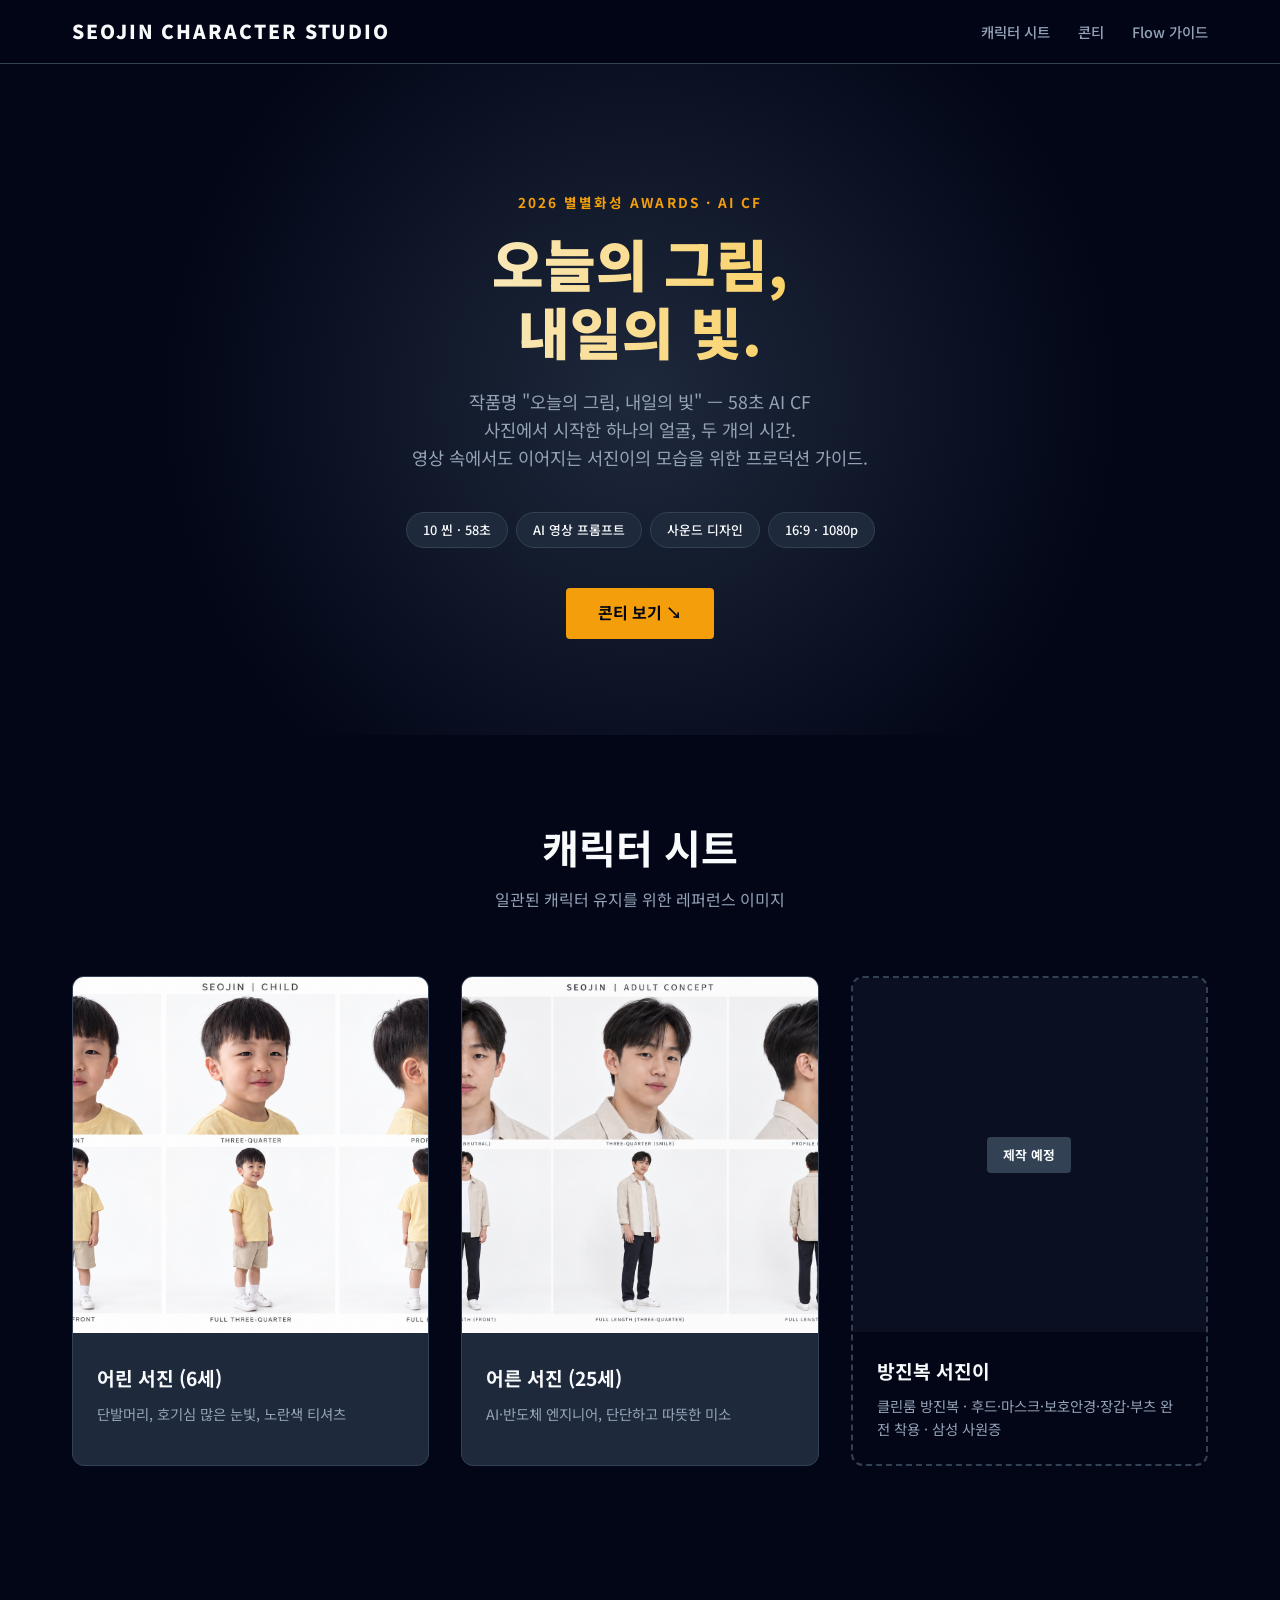
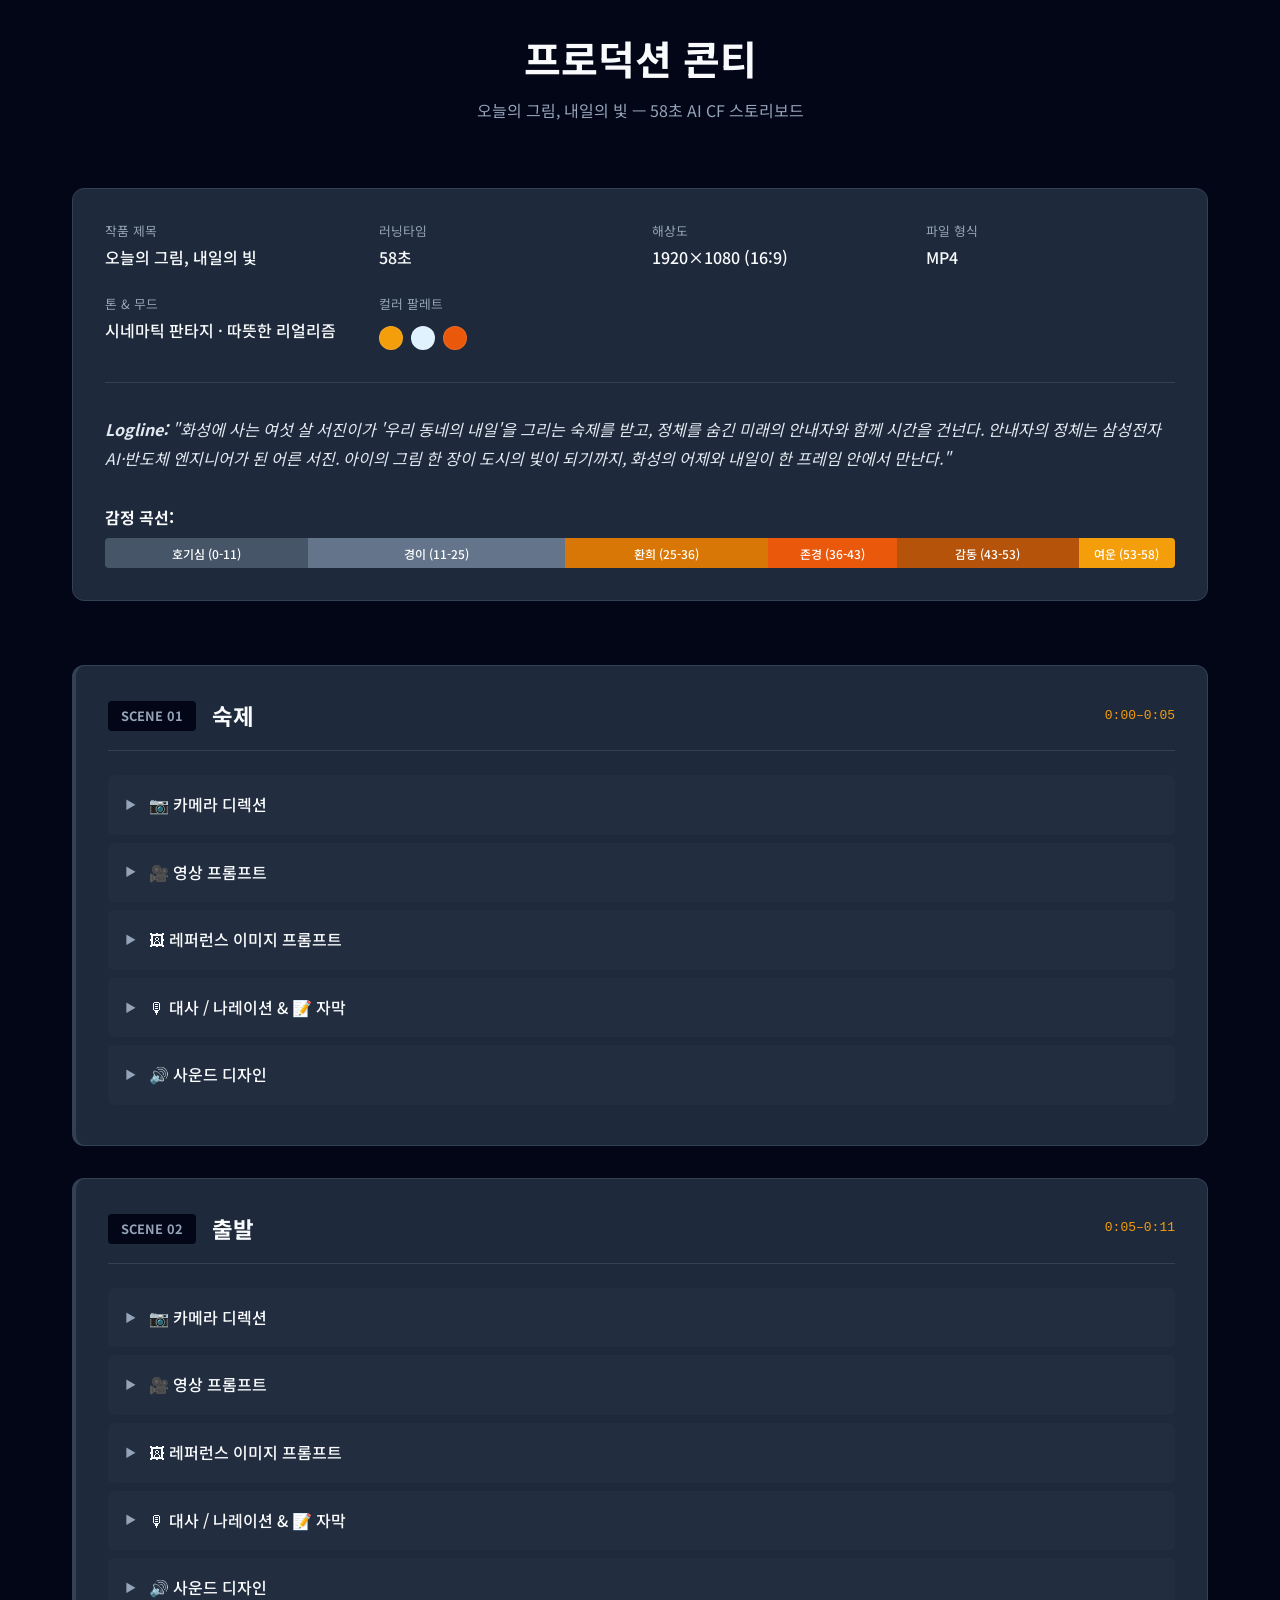
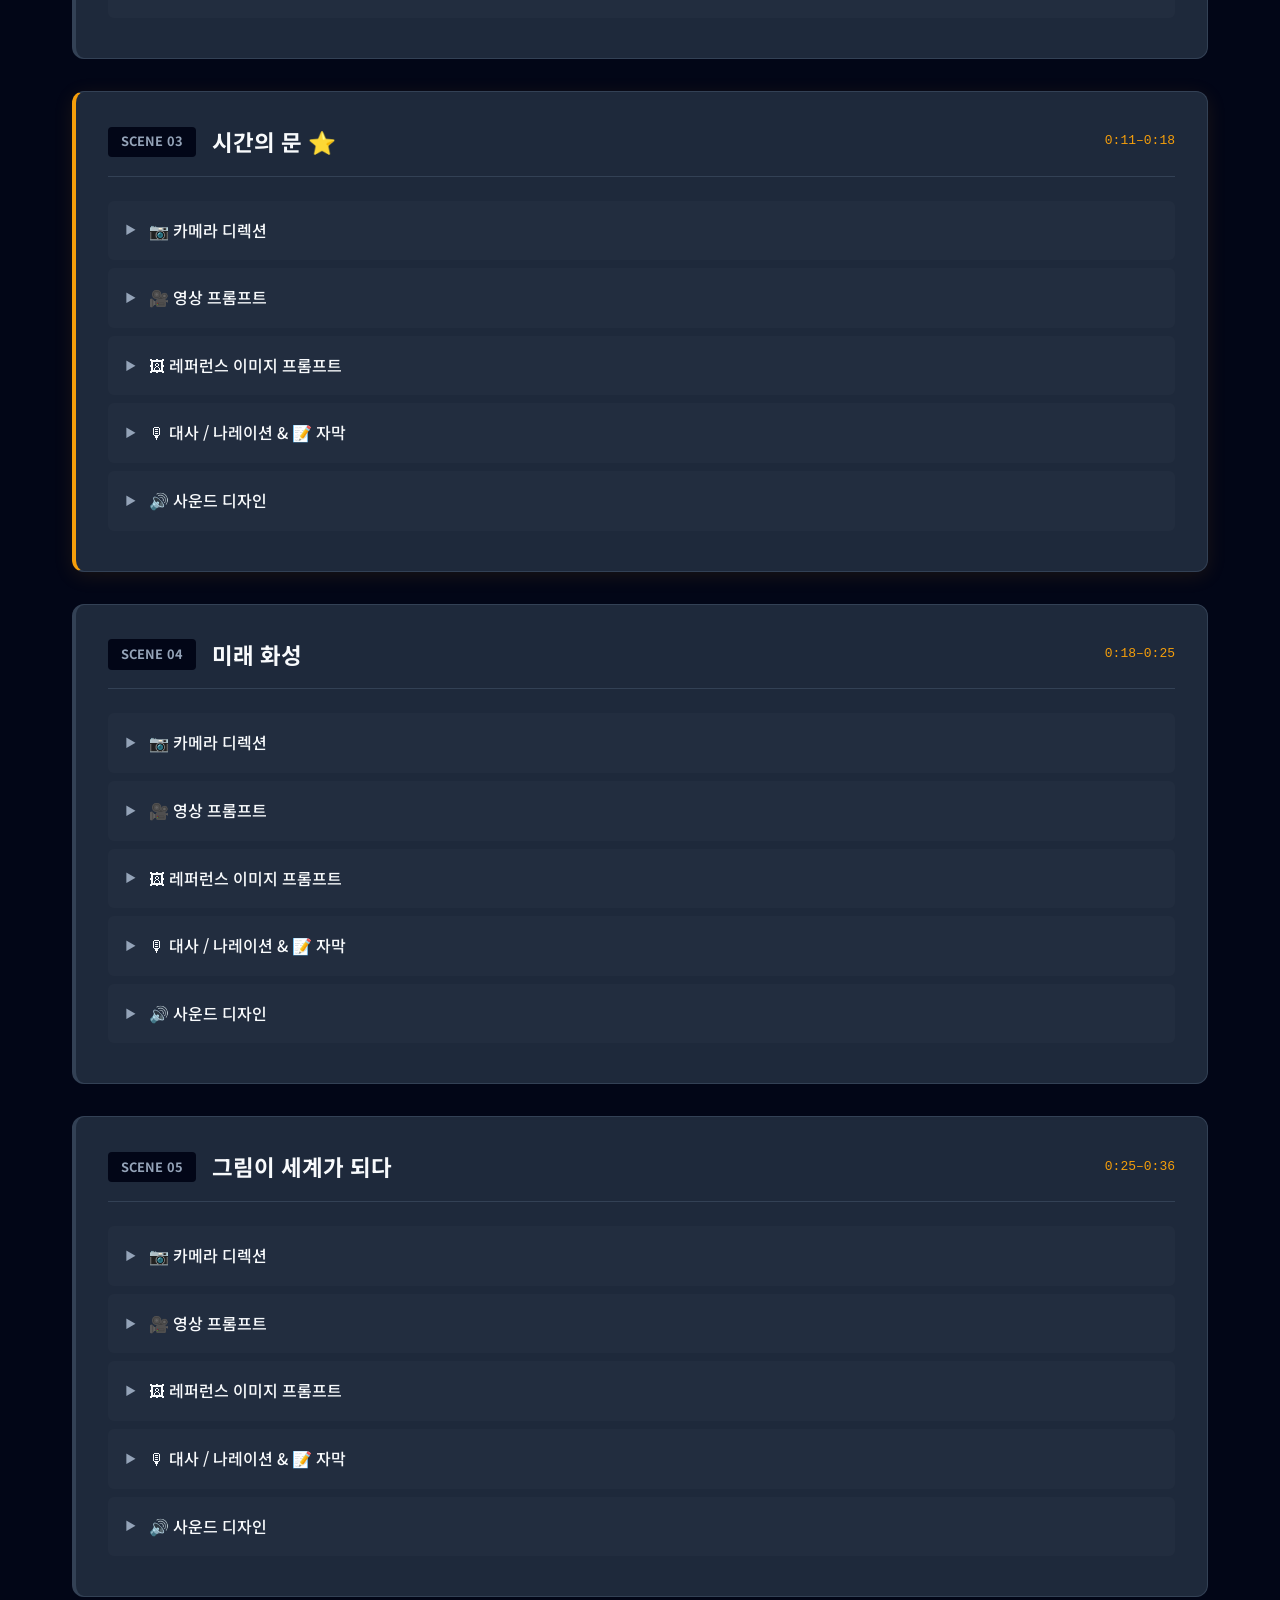
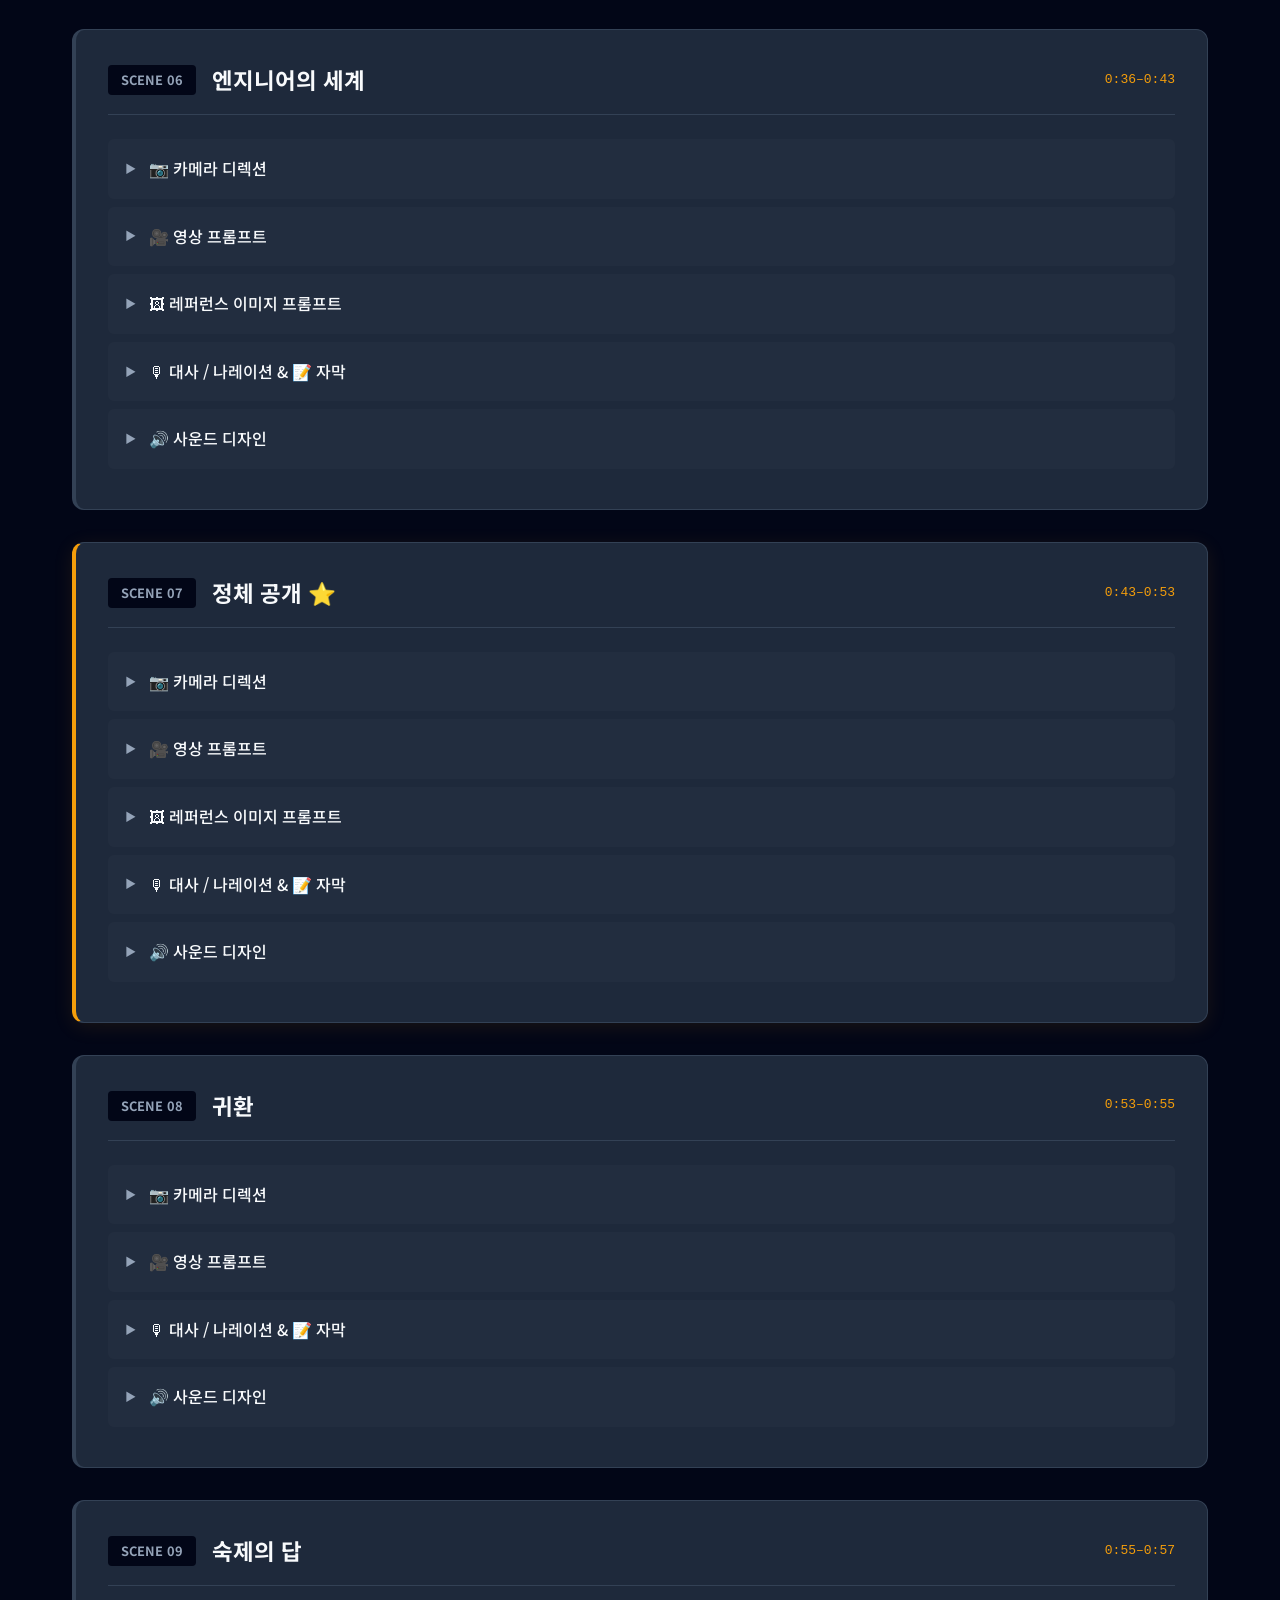
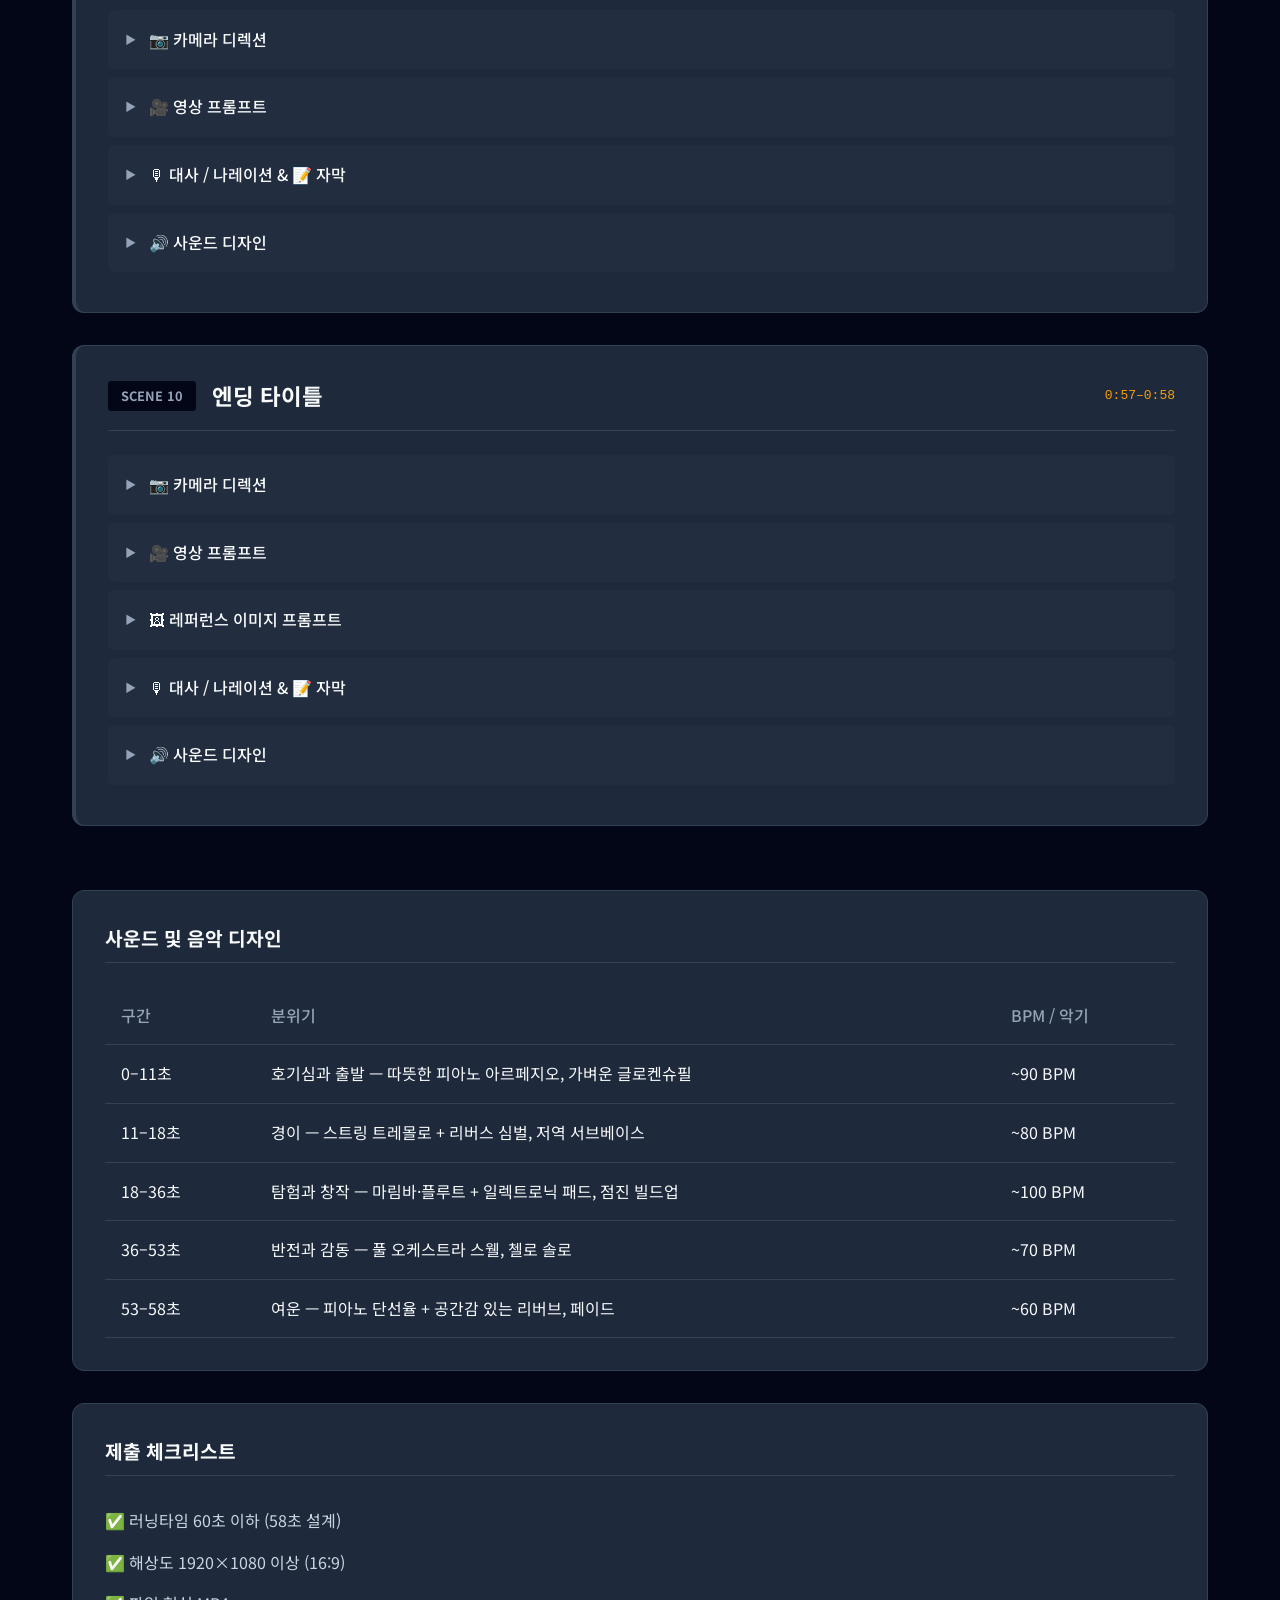
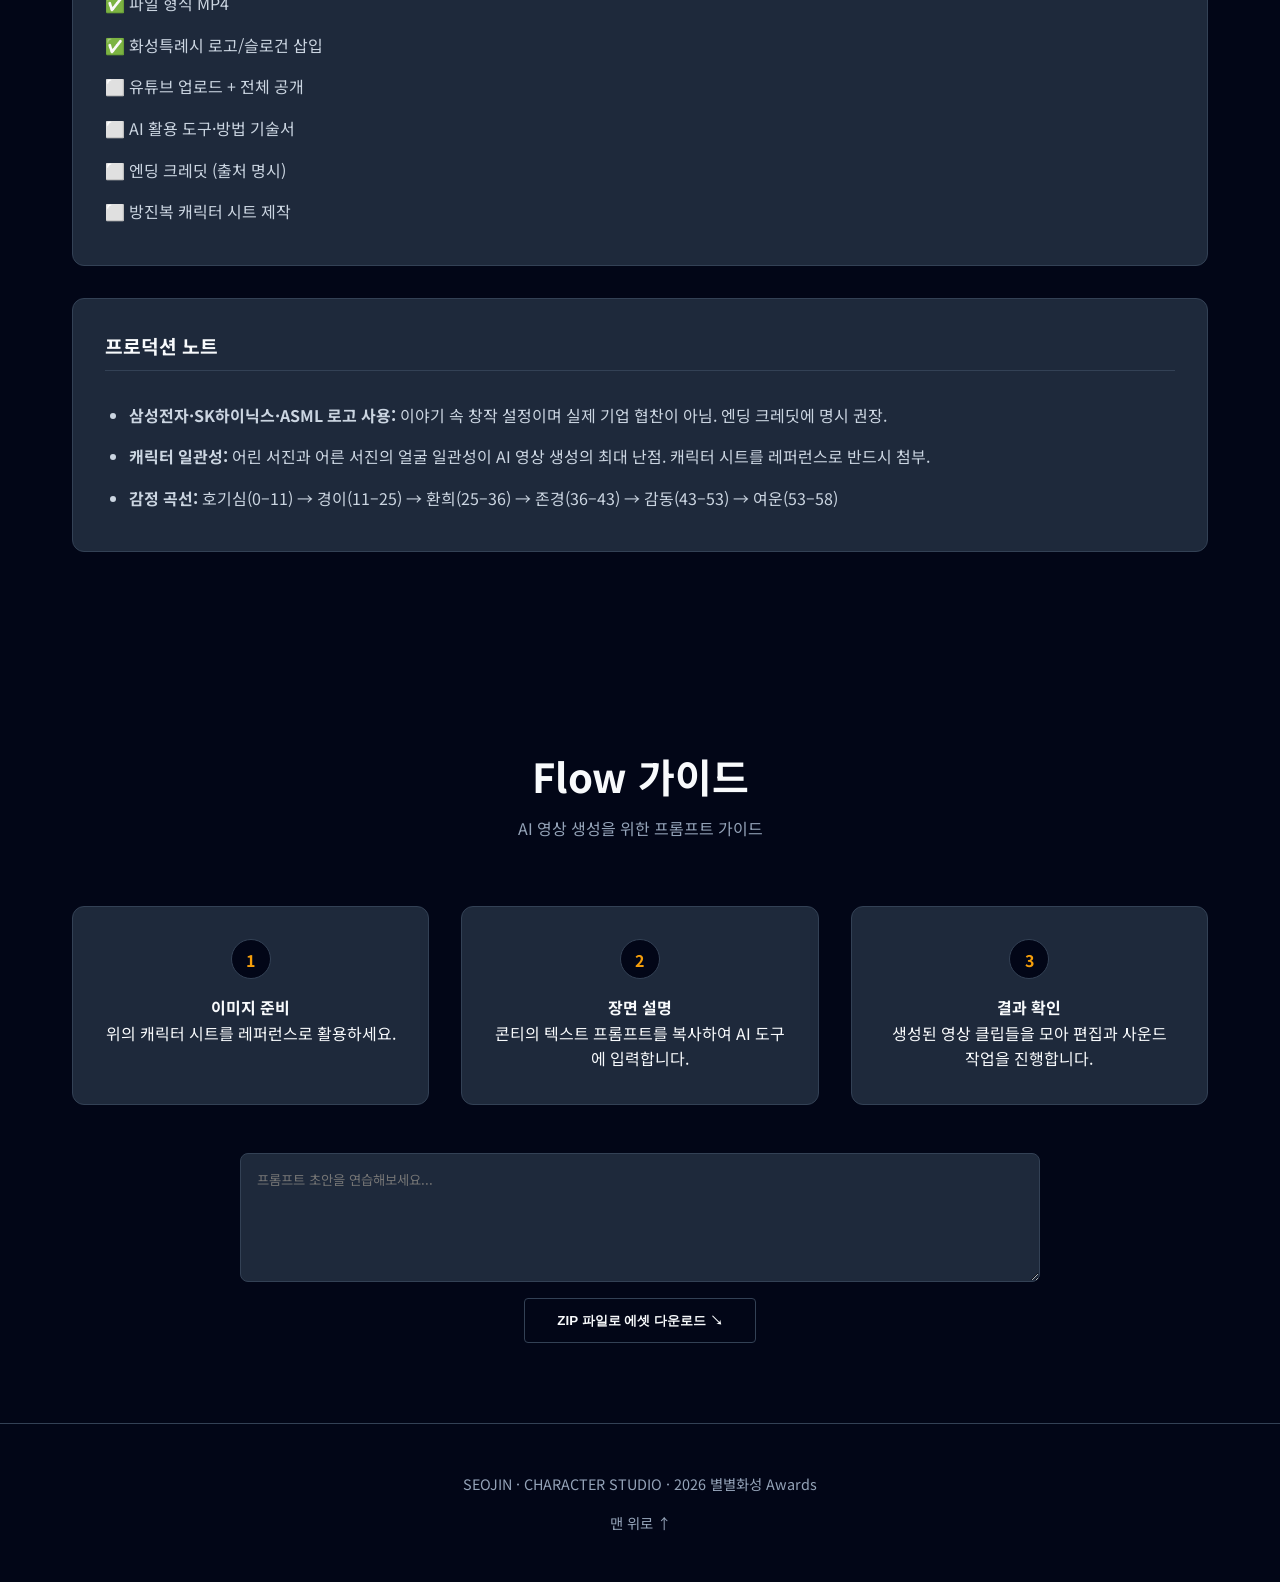
==== index.html @ 9786bcb3 "✨ 콘티 전면 리뉴얼 — 2026 별별화성 Awards AI CF 출품용 - 다크 시네마틱 테마로 디자인 전면 교체 - 10개 씬 상세 콘티 (카메라 디렉션, AI 영상 프롬프트," ====
<!DOCTYPE html>
<html lang="ko">
<head>
    <meta charset="UTF-8">
    <meta name="viewport" content="width=device-width, initial-scale=1.0">
    <meta name="robots" content="noindex,nofollow">
    <title>SEOJIN CHARACTER STUDIO</title>
    <link rel="preconnect" href="https://fonts.googleapis.com">
    <link rel="preconnect" href="https://fonts.gstatic.com" crossorigin>
    <link href="https://fonts.googleapis.com/css2?family=Noto+Sans+KR:wght@300;400;500;700;900&display=swap" rel="stylesheet">
    <link rel="stylesheet" href="style.css">
    <script src="app.js" defer></script>
</head>
<body>
    <header class="header">
        <div class="header-content">
            <div class="brand">SEOJIN CHARACTER STUDIO</div>
            <nav class="nav">
                <a href="#collection">캐릭터 시트</a>
                <a href="#conti">콘티</a>
                <a href="#guide">Flow 가이드</a>
            </nav>
        </div>
    </header>

    <main>
        <section id="hero" class="hero reveal">
            <div class="hero-content">
                <p class="eyebrow">2026 별별화성 AWARDS · AI CF</p>
                <h1 class="title">오늘의 그림,<br>내일의 빛.</h1>
                <p class="subtitle">작품명 "오늘의 그림, 내일의 빛" — 58초 AI CF<br>사진에서 시작한 하나의 얼굴, 두 개의 시간.<br>영상 속에서도 이어지는 서진이의 모습을 위한 프로덕션 가이드.</p>
                <div class="badges">
                    <span class="badge">10 씬 · 58초</span>
                    <span class="badge">AI 영상 프롬프트</span>
                    <span class="badge">사운드 디자인</span>
                    <span class="badge">16:9 · 1080p</span>
                </div>
                <a href="#conti" class="btn btn-primary">콘티 보기 ↘</a>
            </div>
        </section>

        <section id="collection" class="collection reveal">
            <div class="section-header">
                <h2>캐릭터 시트</h2>
                <p>일관된 캐릭터 유지를 위한 레퍼런스 이미지</p>
            </div>
            <div class="card-grid">
                <div class="card character-card">
                    <img src="assets/seojin-child.png" alt="어린 서진" class="lightbox-trigger">
                    <div class="card-body">
                        <h3>어린 서진 (6세)</h3>
                        <p>단발머리, 호기심 많은 눈빛, 노란색 티셔츠</p>
                    </div>
                </div>
                <div class="card character-card">
                    <img src="assets/seojin-adult.png" alt="어른 서진" class="lightbox-trigger">
                    <div class="card-body">
                        <h3>어른 서진 (25세)</h3>
                        <p>AI·반도체 엔지니어, 단단하고 따뜻한 미소</p>
                    </div>
                </div>
                <div class="card character-card placeholder">
                    <div class="placeholder-img">
                        <span class="label">제작 예정</span>
                    </div>
                    <div class="card-body">
                        <h3>방진복 서진이</h3>
                        <p>클린룸 방진복 · 후드·마스크·보호안경·장갑·부츠 완전 착용 · 삼성 사원증</p>
                    </div>
                </div>
            </div>
        </section>

        <section id="conti" class="conti reveal">
            <div class="section-header">
                <h2>프로덕션 콘티</h2>
                <p>오늘의 그림, 내일의 빛 — 58초 AI CF 스토리보드</p>
            </div>

            <div class="overview-panel reveal">
                <div class="overview-grid">
                    <div class="overview-item">
                        <span class="label">작품 제목</span>
                        <span class="value">오늘의 그림, 내일의 빛</span>
                    </div>
                    <div class="overview-item">
                        <span class="label">러닝타임</span>
                        <span class="value">58초</span>
                    </div>
                    <div class="overview-item">
                        <span class="label">해상도</span>
                        <span class="value">1920×1080 (16:9)</span>
                    </div>
                    <div class="overview-item">
                        <span class="label">파일 형식</span>
                        <span class="value">MP4</span>
                    </div>
                    <div class="overview-item">
                        <span class="label">톤 & 무드</span>
                        <span class="value">시네마틱 판타지 · 따뜻한 리얼리즘</span>
                    </div>
                    <div class="overview-item color-palette">
                        <span class="label">컬러 팔레트</span>
                        <div class="swatches">
                            <div class="swatch" style="background-color: #f59e0b;" title="골든아워 앰버"></div>
                            <div class="swatch" style="background-color: #e0f2fe;" title="클린룸 블루화이트"></div>
                            <div class="swatch" style="background-color: #ea580c;" title="석양 오렌지"></div>
                        </div>
                    </div>
                </div>
                <div class="logline">
                    <strong>Logline:</strong> "화성에 사는 여섯 살 서진이가 '우리 동네의 내일'을 그리는 숙제를 받고, 정체를 숨긴 미래의 안내자와 함께 시간을 건넌다. 안내자의 정체는 삼성전자 AI·반도체 엔지니어가 된 어른 서진. 아이의 그림 한 장이 도시의 빛이 되기까지, 화성의 어제와 내일이 한 프레임 안에서 만난다."
                </div>
                <div class="emotion-curve">
                    <strong>감정 곡선:</strong>
                    <div class="bar-chart">
                        <div class="bar" style="width: 19%; background: #475569;">호기심 (0-11)</div>
                        <div class="bar" style="width: 24%; background: #64748b;">경이 (11-25)</div>
                        <div class="bar" style="width: 19%; background: #d97706;">환희 (25-36)</div>
                        <div class="bar" style="width: 12%; background: #ea580c;">존경 (36-43)</div>
                        <div class="bar" style="width: 17%; background: #b45309;">감동 (43-53)</div>
                        <div class="bar" style="width: 9%; background: #f59e0b;">여운 (53-58)</div>
                    </div>
                </div>
            </div>

            <div class="scene-list">
                <!-- SCENE 01 -->
                <div class="scene-card reveal">
                    <div class="scene-header">
                        <div class="scene-title-wrapper">
                            <span class="scene-badge">SCENE 01</span>
                            <h3 class="scene-title">숙제</h3>
                        </div>
                        <span class="scene-time">0:00–0:05</span>
                    </div>
                    <details>
                        <summary>📷 카메라 디렉션</summary>
                        <p>Shot A (0:00–0:02): ECU → 크레용이 종이 위에 놓이는 순간. 셸로우 DOF, 크레용 끝에 초점. 살짝 돌리 인. / Shot B (0:02–0:05): 와이드 숏, 유치원 교실. 골든아워 햇살이 창문으로 비스듬히 들어온다. 서진이가 고개를 든다.</p>
                    </details>
                    <details>
                        <summary>🎥 영상 프롬프트</summary>
                        <pre><code>Cinematic close-up of a child's hand placing a yellow crayon on white paper in a kindergarten classroom. Golden hour sunlight streaming through large windows, lens flare. Shallow depth of field, bokeh background with colorful children's drawings on the wall. Camera: slight dolly in. Film grain, warm color grading (amber highlights, soft shadows). Aspect ratio 16:9, photorealistic, 24fps cinematic motion.</code></pre>
                    </details>
                    <details>
                        <summary>🖼 레퍼런스 이미지 프롬프트</summary>
                        <pre><code>Wide shot of a bright Korean kindergarten classroom interior, late afternoon. Warm golden sunlight casting long shadows. Small wooden desks, colorful artwork on walls. A 6-year-old Korean girl with short black bob hair, wearing a pale yellow t-shirt, sits at a desk looking up with curious eyes. Cinematic lighting, anamorphic lens look.</code></pre>
                    </details>
                    <details>
                        <summary>🎙 대사 / 나레이션 & 📝 자막</summary>
                        <table class="dialogue-table">
                            <tr><th>대사</th><td>선생님 (V.O.) — "우리 동네의 내일을 그려 오세요." — 따뜻하고 명랑한 목소리, 교실 리버브</td></tr>
                            <tr><th>자막</th><td>없음</td></tr>
                        </table>
                    </details>
                    <details>
                        <summary>🔊 사운드 디자인</summary>
                        <p>크레용 놓는 소리 (포일리) + 아이들 웃음소리 앰비언스 + 피아노 첫 음</p>
                    </details>
                </div>

                <!-- SCENE 02 -->
                <div class="scene-card reveal">
                    <div class="scene-header">
                        <div class="scene-title-wrapper">
                            <span class="scene-badge">SCENE 02</span>
                            <h3 class="scene-title">출발</h3>
                        </div>
                        <span class="scene-time">0:05–0:11</span>
                    </div>
                    <details>
                        <summary>📷 카메라 디렉션</summary>
                        <p>Shot A (0:05–0:07): 드론 하이앵글 → 화성 동탄 호수공원 전경. 서서히 틸트 다운. / Shot B (0:07–0:09): 트래킹 숏, 서진이가 상상 속 트램 정류장을 달려간다. 핸드헬드 느낌, 약간의 모션 블러. / Shot C (0:09–0:11): 미디엄 숏, GTX 동탄역 플랫폼. 서진이가 열차에 올라탄다. 열차 문 닫히는 순간 컷.</p>
                    </details>
                    <details>
                        <summary>🎥 영상 프롬프트</summary>
                        <pre><code>[Shot A] Aerial drone shot of Dongtan Lake Park in Hwaseong City, South Korea. Late afternoon, golden hour, the lake reflecting warm light. Lush green paths, modern apartment buildings in the distance. Smooth cinematic tilt-down movement. 16:9, photorealistic.

[Shot B] Tracking shot of a 6-year-old Korean girl running excitedly toward a futuristic glass tram station. She wears a pale yellow t-shirt and beige shorts, carrying a small backpack with a star charm. Handheld camera feel, slight motion blur, warm cinematic color grading. Shallow DOF.

[Shot C] Medium shot inside a modern GTX train platform. The girl steps onto the train, looking back with wonder. The doors close. Cool blue-white lighting transitions from warm exterior. Cinematic anamorphic lens flare from overhead lights.</code></pre>
                    </details>
                    <details>
                        <summary>🖼 레퍼런스 이미지 프롬프트</summary>
                        <pre><code>Futuristic GTX subway train interior in South Korea, sleek and modern design. A young Korean girl with short black hair sits by the window, gazing outside with wide curious eyes. The window reflects warm golden light transitioning to cool blue tunnel light. Cinematic composition, rule of thirds, film grain, 35mm lens equivalent.</code></pre>
                    </details>
                    <details>
                        <summary>🎙 대사 / 나레이션 & 📝 자막</summary>
                        <table class="dialogue-table">
                            <tr><th>대사</th><td>서진 — "미래는 서울에 있겠지?" — 순수한 확신, 살짝 들뜬 목소리</td></tr>
                            <tr><th>자막</th><td>미래는 서울에 있겠지? (하단 중앙, 흰색 산세리프, 반투명 그림자)</td></tr>
                        </table>
                    </details>
                    <details>
                        <summary>🔊 사운드 디자인</summary>
                        <p>새소리 앰비언스 → 트램 벨소리 → GTX 문 닫히는 금속음 + 피아노 멜로디 이어짐</p>
                    </details>
                </div>

                <!-- SCENE 03 -->
                <div class="scene-card highlight reveal">
                    <div class="scene-header">
                        <div class="scene-title-wrapper">
                            <span class="scene-badge">SCENE 03</span>
                            <h3 class="scene-title">시간의 문 <span class="star">⭐</span></h3>
                        </div>
                        <span class="scene-time">0:11–0:18</span>
                    </div>
                    <details>
                        <summary>📷 카메라 디렉션</summary>
                        <p>Shot A (0:11–0:13): 서진 POV — GTX 창밖 풍경이 빛의 입자로 해체. 스피드 램프 (slow→fast→slow). / Shot B (0:13–0:15): 크로스 디졸브 — 반도체 팹 클린룸 출구. 유리 너머 웨이퍼 이송 장비 실루엣. 출구 문 열리며 형광등 빛 쏟아짐. 방진복 완전 착용 인물이 역광으로 걸어 나옴. / Shot C (0:15–0:18): 로우앵글 → 방진복 인물이 빛의 경계를 넘어 어린 서진 앞에 나타남. 두 인물의 실루엣이 하나의 프레임에 담김. 얼굴은 보이지 않음.</p>
                    </details>
                    <details>
                        <summary>🎥 영상 프롬프트</summary>
                        <pre><code>[Shot A] First-person POV from inside a train. The landscape outside the window dissolves into luminous particles of light — amber, gold, and white. Speed ramp effect: slow motion → rapid acceleration → slow again. Light particles stream past like a warp tunnel. Cinematic, ethereal, anamorphic lens distortion at edges.

[Shot B] A semiconductor fab cleanroom exit corridor. Through the glass walls, blurred wafer transport equipment (FOUP carriers) moves robotically. The exit door opens — bright white light floods in. A figure in full cleanroom bunny suit (white coverall, hood, face mask, safety goggles, gloves, cleanroom boots) walks forward in silhouette, backlit by the intense white light. Samsung logo visible on the suit. Cinematic, mysterious, cool blue-white color palette.

[Shot C] Low-angle shot. The cleanroom figure steps through a boundary of light (practical effect: volumetric haze + strong backlight). On the other side, a small girl looks up in awe. Two silhouettes — one tall, one small — framed together. The figure's face remains completely hidden behind the mask and goggles. Dramatic chiaroscuro lighting.</code></pre>
                    </details>
                    <details>
                        <summary>🖼 레퍼런스 이미지 프롬프트</summary>
                        <pre><code>Dramatic cinematic frame: A tall figure in a white semiconductor cleanroom suit (full bunny suit with hood, mask, goggles) stands in a doorway filled with brilliant white light. Volumetric fog/haze creates visible light rays. In the foreground, the small silhouette of a child looks up in wonder. Strong backlight, lens flare, cool blue-white tones with warm amber accents. Film noir meets sci-fi aesthetic. 16:9 aspect ratio.</code></pre>
                    </details>
                    <details>
                        <summary>🎙 대사 / 나레이션 & 📝 자막</summary>
                        <table class="dialogue-table">
                            <tr><th>대사</th><td>서진 — "우주인이에요?" — 놀라면서도 호기심 가득한 속삭임<br>안내자 — "네 내일을 만나러 갈래?" — 마스크 너머 약간 머플된 음성, 따뜻하지만 정체를 숨긴 톤</td></tr>
                            <tr><th>자막</th><td>대화형 — 좌/우 오프셋으로 화자 구분</td></tr>
                        </table>
                    </details>
                    <details>
                        <summary>🔊 사운드 디자인</summary>
                        <p>열차 소음 → 리버스 심벌 크레센도 → 클린룸 에어 서큘레이션 저주파 → 출구 문 열리는 에어록 소리 → 발걸음 에코 + 스트링 트레몰로</p>
                    </details>
                </div>

                <!-- SCENE 04 -->
                <div class="scene-card reveal">
                    <div class="scene-header">
                        <div class="scene-title-wrapper">
                            <span class="scene-badge">SCENE 04</span>
                            <h3 class="scene-title">미래 화성</h3>
                        </div>
                        <span class="scene-time">0:18–0:25</span>
                    </div>
                    <details>
                        <summary>📷 카메라 디렉션</summary>
                        <p>Shot A (0:18–0:21): 크레인/드론 숏 — 미래 화성시 조감도. 자연과 첨단 건축 공존. / Shot B (0:21–0:23): 오버 더 숄더 숏 (서진 시점) — 안내자와 함께 걷다 SAMSUNG·ASML 건물 표식이 시야에. / Shot C (0:23–0:25): 클로즈업 — 서진의 눈에 도시의 빛이 반사. 눈동자 리플렉션 샷.</p>
                    </details>
                    <details>
                        <summary>🎥 영상 프롬프트</summary>
                        <pre><code>[Shot A] Sweeping aerial shot of a futuristic version of Hwaseong City, South Korea. Green parks integrated with sleek curved glass buildings. An elevated tram glides silently above tree-lined streets. Solar panels on rooftops reflect golden light. Clean, utopian city aesthetic — nature and technology in harmony. Warm golden hour lighting, cinematic drone movement, 16:9.

[Shot B] Over-the-shoulder shot from behind a small girl walking alongside a tall figure in white cleanroom attire. They look up at modern buildings with "SAMSUNG" and "ASML" signage subtly visible on the facades. Late afternoon light, warm amber tones, cinematic depth.

[Shot C] Extreme close-up of a child's eye. In the reflection of the iris, the futuristic cityscape is visible — glowing buildings, green trees, light trails. Single tear of wonder forming. Macro lens, shallow DOF, warm golden highlights in the iris.</code></pre>
                    </details>
                    <details>
                        <summary>🖼 레퍼런스 이미지 프롬프트</summary>
                        <pre><code>Concept art of a futuristic eco-city: Hwaseong, South Korea in 2040. Curved glass and white steel buildings surrounded by lush greenery. Elevated monorail/tram system. A large semiconductor campus with Samsung and ASML logos. Blue sky, white clouds, golden hour lighting. Studio Ghibli-meets-Blade-Runner aesthetic, but warm and inviting. Photorealistic rendering, 16:9 cinematic composition.</code></pre>
                    </details>
                    <details>
                        <summary>🎙 대사 / 나레이션 & 📝 자막</summary>
                        <table class="dialogue-table">
                            <tr><th>대사</th><td>서진 — "여기가… 우리 동네?" — 압도된 목소리, 경이로운 속삭임</td></tr>
                            <tr><th>자막</th><td>여기가… 우리 동네? (하단 중앙)</td></tr>
                        </table>
                    </details>
                    <details>
                        <summary>🔊 사운드 디자인</summary>
                        <p>바람 소리 + 미래 도시 앰비언스 (전기차 모터음, 새소리, 분수) + 마림바 멜로디 시작</p>
                    </details>
                </div>

                <!-- SCENE 05 -->
                <div class="scene-card reveal">
                    <div class="scene-header">
                        <div class="scene-title-wrapper">
                            <span class="scene-badge">SCENE 05</span>
                            <h3 class="scene-title">그림이 세계가 되다</h3>
                        </div>
                        <span class="scene-time">0:25–0:36</span>
                    </div>
                    <details>
                        <summary>📷 카메라 디렉션</summary>
                        <p>Shot A (0:25–0:28): 탑다운 숏 — 숙제장에 그림 그리기. / Shot B (0:28–0:31): 매치 컷 — 세계 각국 아이들이 그림 보태기. / Shot C (0:31–0:36): 풀 CG 전환 — 그림이 3D 놀이터로 변환.</p>
                    </details>
                    <details>
                        <summary>🎥 영상 프롬프트</summary>
                        <pre><code>[Shot A] Top-down close-up of a child's hands drawing with crayons on a sketchbook. She draws curved shapes inspired by dinosaur eggs, tidal flat water channels, and lake ripples — organic, flowing lines in warm earth tones. Each crayon stroke leaves vivid color on textured paper. Natural lighting, shallow DOF, ASMR-quality detail.

[Shot B] Montage of children from different countries (diverse ethnicities) drawing on their own papers. Each drawing adds to a growing composition — Japanese cherry blossoms, African baobab trees, European castles — all blending with Seojin's Korean landscape elements. Match cuts between hands drawing, warm lighting throughout.

[Shot C] The crayon lines on paper begin to glow and lift off the page, transforming into luminous 3D structures. A collaborative playground materializes — slides shaped like dinosaur eggs, splash pads following tidal patterns, a treehouse with cherry blossoms. Camera flies into this magical space as it builds itself. Volumetric lighting, particle effects, warm and wonder-filled atmosphere.</code></pre>
                    </details>
                    <details>
                        <summary>🖼 레퍼런스 이미지 프롬프트</summary>
                        <pre><code>A magical playground materializing from children's crayon drawings. Lines of color float in the air, some still 2D, others fully formed into 3D playground structures. Dinosaur egg-shaped slides, water channels with gentle streams, a treehouse with flowers. Mixed media aesthetic — hand-drawn lines coexisting with photorealistic 3D elements. Volumetric golden light, floating particles, dreamy atmosphere. 16:9 cinematic frame.</code></pre>
                    </details>
                    <details>
                        <summary>🎙 대사 / 나레이션 & 📝 자막</summary>
                        <table class="dialogue-table">
                            <tr><th>대사</th><td>서진 — "우리 그림이 움직여!" — 환희에 찬 외침</td></tr>
                            <tr><th>자막</th><td>우리 그림이 움직여! (하단 중앙)</td></tr>
                        </table>
                    </details>
                    <details>
                        <summary>🔊 사운드 디자인</summary>
                        <p>크레용 긁는 소리 → 마법 효과음 (윈드 차임 + 글리산도) → 아이들 웃음소리 레이어 → 오케스트라 빌드업</p>
                    </details>
                </div>

                <!-- SCENE 06 -->
                <div class="scene-card reveal">
                    <div class="scene-header">
                        <div class="scene-title-wrapper">
                            <span class="scene-badge">SCENE 06</span>
                            <h3 class="scene-title">엔지니어의 세계</h3>
                        </div>
                        <span class="scene-time">0:36–0:43</span>
                    </div>
                    <details>
                        <summary>📷 카메라 디렉션</summary>
                        <p>Shot A (0:36–0:39): 매치 컷 — 놀이터 곡선 → 반도체 회로 패턴. / Shot B (0:39–0:41): 미디엄 숏 — 안내자가 홀로그램 AI 화면과 반도체 칩 모형. / Shot C (0:41–0:43): 와이드 숏 — 미래 산업 풍경, SK하이닉스 로고.</p>
                    </details>
                    <details>
                        <summary>🎥 영상 프롬프트</summary>
                        <pre><code>[Shot A] Seamless match cut: curved playground lines morph into semiconductor circuit patterns. Macro lens extreme close-up of a silicon wafer surface — intricate golden circuit traces on dark silicon. The lines pulse with light, echoing the crayon strokes from the previous scene. Cool blue-white lighting with golden trace highlights.

[Shot B] Medium shot of the cleanroom-suited figure holding a holographic AI interface. A semiconductor chip model floats above their gloved hand. Light traces from the chip extend outward, connecting to city lights visible through a window. Cool lab lighting with warm city glow outside. Cinematic, futuristic yet grounded.

[Shot C] Wide establishing shot of a futuristic semiconductor fab campus at sunset. Multiple large clean buildings with SK Hynix logo visible on one building. Golden sunset sky, dramatic clouds. Subtle overlay text: "상상한 미래 모습" in clean sans-serif. Epic cinematic composition, symmetrical framing.</code></pre>
                    </details>
                    <details>
                        <summary>🖼 레퍼런스 이미지 프롬프트</summary>
                        <pre><code>A semiconductor engineer in cleanroom suit holds a glowing holographic display showing a 3D chip architecture. Light traces extend from the chip like a neural network, connecting to a cityscape visible through the lab window. The scene bridges microscopic (circuits) and macroscopic (city lights). Cool blue interior / warm amber exterior. Cinematic split lighting.</code></pre>
                    </details>
                    <details>
                        <summary>🎙 대사 / 나레이션 & 📝 자막</summary>
                        <table class="dialogue-table">
                            <tr><th>대사</th><td>안내자 — "나는 AI와 반도체를 만드는 엔지니어야." — 마스크를 살짝 내린 듯 더 명확해진 목소리, 자부심 + 따뜻함</td></tr>
                            <tr><th>자막</th><td>나는 AI와 반도체를 만드는 엔지니어야. (하단 중앙)</td></tr>
                        </table>
                    </details>
                    <details>
                        <summary>🔊 사운드 디자인</summary>
                        <p>회로 패턴 전환 시 전자음 펄스 → 홀로그램 UI 작동음 → 도시 앰비언스 + 첼로 솔로 시작</p>
                    </details>
                </div>

                <!-- SCENE 07 -->
                <div class="scene-card highlight reveal">
                    <div class="scene-header">
                        <div class="scene-title-wrapper">
                            <span class="scene-badge">SCENE 07</span>
                            <h3 class="scene-title">정체 공개 <span class="star">⭐</span></h3>
                        </div>
                        <span class="scene-time">0:43–0:53</span>
                    </div>
                    <details>
                        <summary>📷 카메라 디렉션</summary>
                        <p>Shot A (0:43–0:45): 미디엄 숏 — 클린룸 밖 전환 공간. 안내자가 후드를 천천히 벗음. 슬로모션 48fps. / Shot B (0:45–0:47): 인서트 숏 연속 — ① 별 장식 ② '서진' 사원증 ③ 오래된 숙제장. / Shot C (0:47–0:50): 리버스 숏 — 어린 서진의 얼굴. 눈이 커짐. / Shot D (0:50–0:53): 투 숏 — 두 서진이 마주 봄. 숙제장을 펼침. 어린 서진의 그림 위에 어른의 손이 포개짐.</p>
                    </details>
                    <details>
                        <summary>🎥 영상 프롬프트</summary>
                        <pre><code>[Shot A] Medium shot in a cleanroom gowning corridor. Soft blue-white overhead lighting. The suited figure slowly removes their hood — revealing the back of their head first, then turning. A young Korean woman (age 25) with short black hair, gentle eyes. 48fps slow motion, shallow DOF, emotional reveal moment. Warm light gradually replacing the cool clinical lighting.

[Shot B - INSERT 1] Close-up of a star charm on a bag — identical to the child's backpack charm. Shallow DOF, warm highlight.
[Shot B - INSERT 2] Close-up of a Samsung employee badge: Name "서진", Title "AI · 반도체 엔지니어". Badge catches light.
[Shot B - INSERT 3] Close-up of a worn, old sketchbook with crayon drawings — the same homework from the opening scene, aged and yellowed.

[Shot C] Reverse shot: close-up of the child Seojin's face. Her eyes widen. Lips tremble with recognition. A single tear catches the light. Macro detail on the iris reflecting the adult's face. Shallow DOF, warm golden fill light.

[Shot D] Two-shot: child Seojin and adult Seojin face each other. The adult opens the old sketchbook. Her hand gently overlaps the child's hand on the crayon drawing. Matching star charms visible on both figures. Warm golden light wraps around them. Shallow DOF, background softly blurred. Deeply emotional, intimate framing.</code></pre>
                    </details>
                    <details>
                        <summary>🖼 레퍼런스 이미지 프롬프트</summary>
                        <pre><code>Emotional cinematic frame: A young Korean woman (25) in a beige shirt kneels to eye level with her 6-year-old self. They share an old crayon sketchbook between them. Both wear star charms. The woman has a Samsung employee badge visible. Warm golden backlight, soft fill light, shallow depth of field. Tears and smiles. The composition echoes Spielberg's emotional close-ups. Film grain, anamorphic bokeh.</code></pre>
                    </details>
                    <details>
                        <summary>🎙 대사 / 나레이션 & 📝 자막</summary>
                        <table class="dialogue-table">
                            <tr><th>대사</th><td>서진 (어린) — "혹시… 미래의 나?" — 떨리는 목소리<br>서진 (어른) — "응. 네가 꿈꾸던 미래를 만들고 있어." — 울먹이면서도 단단한 미소</td></tr>
                            <tr><th>자막</th><td>대화형 — 좌/우 오프셋, 어른 서진 대사는 약간 볼드</td></tr>
                        </table>
                    </details>
                    <details>
                        <summary>🔊 사운드 디자인</summary>
                        <p>에어 샤워 정지음 → 후드 벗는 천 소리 → 사원증 금속 딸깍 → 숙제장 넘기는 종이 소리 → 첼로 솔로 클라이맥스 + 피아노 화음</p>
                    </details>
                </div>

                <!-- SCENE 08 -->
                <div class="scene-card reveal">
                    <div class="scene-header">
                        <div class="scene-title-wrapper">
                            <span class="scene-badge">SCENE 08</span>
                            <h3 class="scene-title">귀환</h3>
                        </div>
                        <span class="scene-time">0:53–0:55</span>
                    </div>
                    <details>
                        <summary>📷 카메라 디렉션</summary>
                        <p>사이드 트래킹 숏 — 두 서진이 나란히 귀환 열차에 앉음. 창밖 빛이 과거로 되감김. 디졸브로 유치원 교실 전환.</p>
                    </details>
                    <details>
                        <summary>🎥 영상 프롬프트</summary>
                        <pre><code>Side tracking shot through a train window: adult and child Seojin sit side by side. Outside the window, the futuristic cityscape dissolves backward through light particles — rewinding through time. The adult figure gradually fades as the scene transitions. Cross dissolve to a kindergarten classroom. Warm amber to golden lighting transition, melancholic but hopeful.</code></pre>
                    </details>
                    <details>
                        <summary>🎙 대사 / 나레이션 & 📝 자막</summary>
                        <table class="dialogue-table">
                            <tr><th>대사</th><td>없음 (음악만)</td></tr>
                            <tr><th>자막</th><td>없음</td></tr>
                        </table>
                    </details>
                    <details>
                        <summary>🔊 사운드 디자인</summary>
                        <p>열차 레일 리듬 → 시간 역행 사운드 (리버스 피아노 + 윈드) → 점차 사라짐</p>
                    </details>
                </div>

                <!-- SCENE 09 -->
                <div class="scene-card reveal">
                    <div class="scene-header">
                        <div class="scene-title-wrapper">
                            <span class="scene-badge">SCENE 09</span>
                            <h3 class="scene-title">숙제의 답</h3>
                        </div>
                        <span class="scene-time">0:55–0:57</span>
                    </div>
                    <details>
                        <summary>📷 카메라 디렉션</summary>
                        <p>ECU → 서진이 숙제장을 펼침. 크레용으로 한 줄을 씀. 카메라가 서서히 풀 숏으로.</p>
                    </details>
                    <details>
                        <summary>🎥 영상 프롬프트</summary>
                        <pre><code>Extreme close-up of a child's hand writing in crayon on a sketchbook page. The text reads in Korean: "내 미래는 우리 동네에 있어요." Camera slowly pulls back to reveal the child sitting in the kindergarten classroom, afternoon light now softer, approaching dusk. She smiles down at her drawing — the futuristic city, the engineer, the playground. Warm lighting, shallow DOF transitioning to deep focus.</code></pre>
                    </details>
                    <details>
                        <summary>🎙 대사 / 나레이션 & 📝 자막</summary>
                        <table class="dialogue-table">
                            <tr><th>대사</th><td>서진 (V.O.) — "내 미래는 우리 동네에 있어요." — 조용하지만 확신에 찬 아이 목소리</td></tr>
                            <tr><th>자막</th><td>내 미래는 우리 동네에 있어요. (하단 중앙, 약간 크게)</td></tr>
                        </table>
                    </details>
                    <details>
                        <summary>🔊 사운드 디자인</summary>
                        <p>크레용 쓰는 소리 + 피아노 단선율</p>
                    </details>
                </div>

                <!-- SCENE 10 -->
                <div class="scene-card reveal">
                    <div class="scene-header">
                        <div class="scene-title-wrapper">
                            <span class="scene-badge">SCENE 10</span>
                            <h3 class="scene-title">엔딩 타이틀</h3>
                        </div>
                        <span class="scene-time">0:57–0:58</span>
                    </div>
                    <details>
                        <summary>📷 카메라 디렉션</summary>
                        <p>숙제장 그림이 빛나기 시작. 그림 속 도시 윤곽이 실제 화성시 야경과 더블 익스포저로 겹침. 페이드 투 화이트.</p>
                    </details>
                    <details>
                        <summary>🎥 영상 프롬프트</summary>
                        <pre><code>The crayon drawing in the sketchbook begins to glow softly. Double exposure: the child's drawing overlaps with a real aerial night view of Hwaseong City — lights along the roads echo the crayon strokes. Slow fade to warm white. Title card appears: "모두의 행복, 더 큰 화성" in elegant serif Korean typography, gold color on white. Below: 화성특례시 official logo. Fade to black.</code></pre>
                    </details>
                    <details>
                        <summary>🖼 레퍼런스 이미지 프롬프트</summary>
                        <pre><code>Double exposure art: a child's colorful crayon drawing of a futuristic city overlaid with an actual aerial night photograph of Hwaseong City, South Korea. The crayon lines align with the real city lights and roads. Warm golden glow, magical realism aesthetic. Clean title typography: "모두의 행복, 더 큰 화성" in gold serif font, centered, with Hwaseong City logo beneath.</code></pre>
                    </details>
                    <details>
                        <summary>🎙 대사 / 나레이션 & 📝 자막</summary>
                        <table class="dialogue-table">
                            <tr><th>대사</th><td>없음</td></tr>
                            <tr><th>자막/타이틀</th><td>모두의 행복, 더 큰 화성 / 화성특례시 (센터 정렬, 골드 세리프체)</td></tr>
                        </table>
                    </details>
                    <details>
                        <summary>🔊 사운드 디자인</summary>
                        <p>피아노 마지막 코드 + 공간감 리버브 테일 → 무음</p>
                    </details>
                </div>
            </div>

            <div class="music-design reveal">
                <h3>사운드 및 음악 디자인</h3>
                <div class="table-container">
                    <table>
                        <thead>
                            <tr>
                                <th>구간</th>
                                <th>분위기</th>
                                <th>BPM / 악기</th>
                            </tr>
                        </thead>
                        <tbody>
                            <tr>
                                <td>0–11초</td>
                                <td>호기심과 출발 — 따뜻한 피아노 아르페지오, 가벼운 글로켄슈필</td>
                                <td>~90 BPM</td>
                            </tr>
                            <tr>
                                <td>11–18초</td>
                                <td>경이 — 스트링 트레몰로 + 리버스 심벌, 저역 서브베이스</td>
                                <td>~80 BPM</td>
                            </tr>
                            <tr>
                                <td>18–36초</td>
                                <td>탐험과 창작 — 마림바·플루트 + 일렉트로닉 패드, 점진 빌드업</td>
                                <td>~100 BPM</td>
                            </tr>
                            <tr>
                                <td>36–53초</td>
                                <td>반전과 감동 — 풀 오케스트라 스웰, 첼로 솔로</td>
                                <td>~70 BPM</td>
                            </tr>
                            <tr>
                                <td>53–58초</td>
                                <td>여운 — 피아노 단선율 + 공간감 있는 리버브, 페이드</td>
                                <td>~60 BPM</td>
                            </tr>
                        </tbody>
                    </table>
                </div>
            </div>

            <div class="checklist reveal">
                <h3>제출 체크리스트</h3>
                <ul>
                    <li class="checked">✅ 러닝타임 60초 이하 (58초 설계)</li>
                    <li class="checked">✅ 해상도 1920×1080 이상 (16:9)</li>
                    <li class="checked">✅ 파일 형식 MP4</li>
                    <li class="checked">✅ 화성특례시 로고/슬로건 삽입</li>
                    <li class="unchecked">⬜ 유튜브 업로드 + 전체 공개</li>
                    <li class="unchecked">⬜ AI 활용 도구·방법 기술서</li>
                    <li class="unchecked">⬜ 엔딩 크레딧 (출처 명시)</li>
                    <li class="unchecked">⬜ 방진복 캐릭터 시트 제작</li>
                </ul>
            </div>

            <div class="notes reveal">
                <h3>프로덕션 노트</h3>
                <ul>
                    <li><strong>삼성전자·SK하이닉스·ASML 로고 사용:</strong> 이야기 속 창작 설정이며 실제 기업 협찬이 아님. 엔딩 크레딧에 명시 권장.</li>
                    <li><strong>캐릭터 일관성:</strong> 어린 서진과 어른 서진의 얼굴 일관성이 AI 영상 생성의 최대 난점. 캐릭터 시트를 레퍼런스로 반드시 첨부.</li>
                    <li><strong>감정 곡선:</strong> 호기심(0–11) → 경이(11–25) → 환희(25–36) → 존경(36–43) → 감동(43–53) → 여운(53–58)</li>
                </ul>
            </div>
        </section>

        <section id="guide" class="guide reveal">
            <div class="section-header">
                <h2>Flow 가이드</h2>
                <p>AI 영상 생성을 위한 프롬프트 가이드</p>
            </div>
            <div class="guide-steps">
                <div class="step">
                    <span class="step-num">1</span>
                    <h4>이미지 준비</h4>
                    <p>위의 캐릭터 시트를 레퍼런스로 활용하세요.</p>
                </div>
                <div class="step">
                    <span class="step-num">2</span>
                    <h4>장면 설명</h4>
                    <p>콘티의 텍스트 프롬프트를 복사하여 AI 도구에 입력합니다.</p>
                </div>
                <div class="step">
                    <span class="step-num">3</span>
                    <h4>결과 확인</h4>
                    <p>생성된 영상 클립들을 모아 편집과 사운드 작업을 진행합니다.</p>
                </div>
            </div>
            <div class="prompt-box">
                <textarea placeholder="프롬프트 초안을 연습해보세요..." rows="5"></textarea>
                <button class="btn btn-secondary">ZIP 파일로 에셋 다운로드 ↘</button>
            </div>
        </section>
    </main>

    <footer class="footer">
        <p>SEOJIN · CHARACTER STUDIO · 2026 별별화성 Awards</p>
        <a href="#" class="back-to-top">맨 위로 &uarr;</a>
    </footer>

    <dialog id="lightbox">
        <div class="lightbox-content">
            <button class="close-btn">&times;</button>
            <img id="lightbox-img" src="" alt="확대된 이미지">
        </div>
    </dialog>
</body>
</html>
---- style.css ----
:root {
    --bg-dark: #0f172a;
    --bg-darker: #020617;
    --text-main: #f8fafc;
    --text-muted: #94a3b8;
    --accent-amber: #f59e0b;
    --accent-gold: #fbbf24;
    --border-color: #334155;
    --card-bg: #1e293b;
    --hover-bg: #27364b;
}

* {
    box-sizing: border-box;
    margin: 0;
    padding: 0;
}

body {
    font-family: -apple-system, BlinkMacSystemFont, "Noto Sans KR", sans-serif;
    background-color: var(--bg-darker);
    color: var(--text-main);
    line-height: 1.6;
    scroll-behavior: smooth;
    overflow-x: hidden;
}

a {
    color: inherit;
    text-decoration: none;
}

/* Header */
.header {
    position: sticky;
    top: 0;
    z-index: 100;
    background-color: rgba(2, 6, 23, 0.8);
    backdrop-filter: blur(12px);
    border-bottom: 1px solid var(--border-color);
}

.header-content {
    max-width: 1200px;
    margin: 0 auto;
    padding: 1rem 2rem;
    display: flex;
    justify-content: space-between;
    align-items: center;
}

.brand {
    font-weight: 900;
    letter-spacing: 0.1em;
    font-size: 1.2rem;
    color: var(--text-main);
}

.nav a {
    margin-left: 1.5rem;
    font-size: 0.9rem;
    font-weight: 500;
    color: var(--text-muted);
    transition: color 0.3s;
}

.nav a:hover {
    color: var(--accent-amber);
}

/* Hero */
.hero {
    padding: 8rem 2rem 6rem;
    text-align: center;
    background: radial-gradient(circle at center, #1e293b 0%, var(--bg-darker) 70%);
}

.hero-content {
    max-width: 800px;
    margin: 0 auto;
}

.eyebrow {
    color: var(--accent-amber);
    font-weight: 700;
    letter-spacing: 0.15em;
    font-size: 0.85rem;
    margin-bottom: 1rem;
}

.title {
    font-size: 3.5rem;
    font-weight: 900;
    line-height: 1.2;
    margin-bottom: 1.5rem;
    background: linear-gradient(to right, var(--text-main), var(--accent-gold));
    -webkit-background-clip: text;
    -webkit-text-fill-color: transparent;
}

.subtitle {
    font-size: 1.1rem;
    color: var(--text-muted);
    margin-bottom: 2.5rem;
}

.badges {
    display: flex;
    justify-content: center;
    flex-wrap: wrap;
    gap: 0.5rem;
    margin-bottom: 2.5rem;
}

.badge {
    padding: 0.4rem 1rem;
    background-color: var(--card-bg);
    border: 1px solid var(--border-color);
    border-radius: 999px;
    font-size: 0.8rem;
    font-weight: 500;
}

.btn {
    display: inline-block;
    padding: 0.8rem 2rem;
    border-radius: 4px;
    font-weight: 700;
    cursor: pointer;
    transition: all 0.3s ease;
    border: none;
}

.btn-primary {
    background-color: var(--accent-amber);
    color: var(--bg-darker);
}

.btn-primary:hover {
    background-color: var(--accent-gold);
    transform: translateY(-2px);
}

.btn-secondary {
    background-color: transparent;
    color: var(--text-main);
    border: 1px solid var(--border-color);
}

.btn-secondary:hover {
    background-color: var(--card-bg);
}

/* Sections */
section {
    padding: 5rem 2rem;
    max-width: 1200px;
    margin: 0 auto;
}

.section-header {
    text-align: center;
    margin-bottom: 4rem;
}

.section-header h2 {
    font-size: 2.5rem;
    margin-bottom: 0.5rem;
}

.section-header p {
    color: var(--text-muted);
}

/* Collection */
.card-grid {
    display: grid;
    grid-template-columns: repeat(auto-fit, minmax(300px, 1fr));
    gap: 2rem;
}

.card {
    background-color: var(--card-bg);
    border-radius: 12px;
    overflow: hidden;
    border: 1px solid var(--border-color);
    transition: transform 0.3s;
}

.card:hover {
    transform: translateY(-5px);
}

.card img {
    width: 100%;
    aspect-ratio: 1;
    object-fit: cover;
    cursor: pointer;
}

.card-body {
    padding: 1.5rem;
}

.card-body h3 {
    margin-bottom: 0.5rem;
    font-size: 1.2rem;
}

.card-body p {
    color: var(--text-muted);
    font-size: 0.9rem;
}

.placeholder {
    border: 2px dashed var(--border-color);
    background-color: transparent;
}

.placeholder-img {
    width: 100%;
    aspect-ratio: 1;
    display: flex;
    align-items: center;
    justify-content: center;
    background-color: rgba(30, 41, 59, 0.3);
}

.placeholder-img .label {
    padding: 0.5rem 1rem;
    background-color: var(--border-color);
    border-radius: 4px;
    font-size: 0.8rem;
    font-weight: bold;
}

/* Conti Section */
.overview-panel {
    background-color: var(--card-bg);
    border: 1px solid var(--border-color);
    border-radius: 12px;
    padding: 2rem;
    margin-bottom: 4rem;
}

.overview-grid {
    display: grid;
    grid-template-columns: repeat(auto-fit, minmax(200px, 1fr));
    gap: 1.5rem;
    margin-bottom: 2rem;
    border-bottom: 1px solid var(--border-color);
    padding-bottom: 2rem;
}

.overview-item {
    display: flex;
    flex-direction: column;
}

.overview-item .label {
    font-size: 0.8rem;
    color: var(--text-muted);
    margin-bottom: 0.2rem;
}

.overview-item .value {
    font-weight: 500;
}

.color-palette .swatches {
    display: flex;
    gap: 0.5rem;
    margin-top: 0.5rem;
}

.swatch {
    width: 24px;
    height: 24px;
    border-radius: 50%;
    border: 1px solid rgba(255,255,255,0.1);
}

.logline {
    margin-bottom: 2rem;
    font-style: italic;
    color: #e2e8f0;
    line-height: 1.8;
}

.emotion-curve {
    margin-top: 1rem;
}

.bar-chart {
    display: flex;
    height: 30px;
    margin-top: 0.5rem;
    border-radius: 4px;
    overflow: hidden;
}

.bar {
    display: flex;
    align-items: center;
    justify-content: center;
    font-size: 0.75rem;
    color: white;
    font-weight: 500;
    overflow: hidden;
    white-space: nowrap;
}

.scene-list {
    display: flex;
    flex-direction: column;
    gap: 2rem;
    margin-bottom: 4rem;
}

.scene-card {
    background-color: var(--card-bg);
    border: 1px solid var(--border-color);
    border-radius: 12px;
    padding: 2rem;
    border-left: 4px solid var(--border-color);
}

.scene-card.highlight {
    border-left-color: var(--accent-amber);
    box-shadow: 0 4px 20px rgba(245, 158, 11, 0.1);
}

.scene-header {
    display: flex;
    justify-content: space-between;
    align-items: center;
    margin-bottom: 1.5rem;
    padding-bottom: 1rem;
    border-bottom: 1px solid var(--border-color);
}

.scene-title-wrapper {
    display: flex;
    align-items: center;
    gap: 1rem;
}

.scene-badge {
    background-color: var(--bg-darker);
    padding: 0.3rem 0.8rem;
    border-radius: 4px;
    font-size: 0.8rem;
    font-weight: 700;
    color: var(--text-muted);
}

.scene-title {
    font-size: 1.4rem;
}

.scene-time {
    font-family: monospace;
    color: var(--accent-amber);
}

details {
    margin-bottom: 0.5rem;
    background-color: rgba(255, 255, 255, 0.02);
    border-radius: 6px;
    border: 1px solid transparent;
}

details:hover {
    background-color: rgba(255, 255, 255, 0.04);
}

summary {
    padding: 1rem;
    cursor: pointer;
    font-weight: 500;
    list-style: none;
    display: flex;
    align-items: center;
}

summary::before {
    content: '▶';
    font-size: 0.7rem;
    margin-right: 0.8rem;
    color: var(--text-muted);
    transition: transform 0.2s;
}

details[open] summary::before {
    transform: rotate(90deg);
}

details[open] {
    border-color: var(--border-color);
    margin-bottom: 1rem;
}

details > p, details > pre, details > table {
    padding: 0 1rem 1rem 2.2rem;
    color: #cbd5e1;
    font-size: 0.95rem;
}

pre {
    background-color: var(--bg-darker);
    padding: 1rem;
    border-radius: 6px;
    overflow-x: auto;
    font-family: monospace;
    color: #a7f3d0;
    white-space: pre-wrap;
    position: relative;
    cursor: copy;
}

pre::after {
    content: '복사하기';
    position: absolute;
    top: 0.5rem;
    right: 0.5rem;
    font-size: 0.7rem;
    background: var(--card-bg);
    padding: 0.2rem 0.5rem;
    border-radius: 4px;
    opacity: 0;
    transition: opacity 0.2s;
}

pre:hover::after {
    opacity: 1;
}

.dialogue-table {
    width: 100%;
    border-collapse: collapse;
}

.dialogue-table th {
    width: 100px;
    text-align: left;
    color: var(--text-muted);
    font-weight: 500;
    padding-right: 1rem;
    padding-bottom: 0.5rem;
    vertical-align: top;
}

.dialogue-table td {
    padding-bottom: 0.5rem;
    color: #e2e8f0;
}

/* Tables and Checklists */
.music-design, .checklist, .notes {
    background-color: var(--card-bg);
    border: 1px solid var(--border-color);
    border-radius: 12px;
    padding: 2rem;
    margin-bottom: 2rem;
}

.music-design h3, .checklist h3, .notes h3 {
    margin-bottom: 1.5rem;
    font-size: 1.2rem;
    border-bottom: 1px solid var(--border-color);
    padding-bottom: 0.5rem;
}

table {
    width: 100%;
    border-collapse: collapse;
}

th, td {
    padding: 1rem;
    text-align: left;
    border-bottom: 1px solid var(--border-color);
}

th {
    color: var(--text-muted);
    font-weight: 500;
}

ul {
    list-style: none;
}

.checklist li, .notes li {
    padding: 0.5rem 0;
    color: #cbd5e1;
}

.notes ul {
    list-style: disc;
    padding-left: 1.5rem;
}

/* Guide */
.guide-steps {
    display: flex;
    gap: 2rem;
    margin-bottom: 3rem;
}

.step {
    flex: 1;
    background-color: var(--card-bg);
    padding: 2rem;
    border-radius: 12px;
    text-align: center;
    border: 1px solid var(--border-color);
}

.step-num {
    display: inline-block;
    width: 40px;
    height: 40px;
    line-height: 40px;
    background-color: var(--bg-darker);
    border-radius: 50%;
    color: var(--accent-amber);
    font-weight: bold;
    margin-bottom: 1rem;
    border: 1px solid var(--border-color);
}

.prompt-box {
    display: flex;
    flex-direction: column;
    gap: 1rem;
    align-items: center;
}

textarea {
    width: 100%;
    max-width: 800px;
    background-color: var(--card-bg);
    border: 1px solid var(--border-color);
    color: var(--text-main);
    padding: 1rem;
    border-radius: 8px;
    font-family: inherit;
    resize: vertical;
}

/* Footer */
.footer {
    text-align: center;
    padding: 3rem;
    border-top: 1px solid var(--border-color);
    color: var(--text-muted);
    font-size: 0.9rem;
    display: flex;
    flex-direction: column;
    gap: 1rem;
    align-items: center;
}

/* Lightbox */
dialog {
    border: none;
    background: rgba(2, 6, 23, 0.95);
    width: 100vw;
    height: 100vh;
    max-width: none;
    max-height: none;
    margin: 0;
    padding: 0;
    position: fixed;
    top: 0;
    left: 0;
}

dialog::backdrop {
    background: rgba(0, 0, 0, 0.8);
}

.lightbox-content {
    display: flex;
    align-items: center;
    justify-content: center;
    width: 100%;
    height: 100%;
    position: relative;
}

.close-btn {
    position: absolute;
    top: 2rem;
    right: 2rem;
    background: transparent;
    border: none;
    color: white;
    font-size: 3rem;
    cursor: pointer;
    z-index: 10;
}

#lightbox-img {
    max-width: 90%;
    max-height: 90%;
    object-fit: contain;
    border-radius: 8px;
    box-shadow: 0 10px 30px rgba(0,0,0,0.5);
}

/* Animations */
.reveal {
    opacity: 0;
    transform: translateY(30px);
    transition: all 0.8s ease-out;
}

.reveal.active {
    opacity: 1;
    transform: translateY(0);
}

/* Mobile Responsive */
@media (max-width: 768px) {
    .header-content {
        flex-direction: column;
        gap: 1rem;
    }
    
    .nav a {
        margin: 0 0.8rem;
    }
    
    .title {
        font-size: 2.2rem;
    }
    
    .guide-steps {
        flex-direction: column;
    }
    
    .scene-header {
        flex-direction: column;
        align-items: flex-start;
        gap: 0.5rem;
    }
}
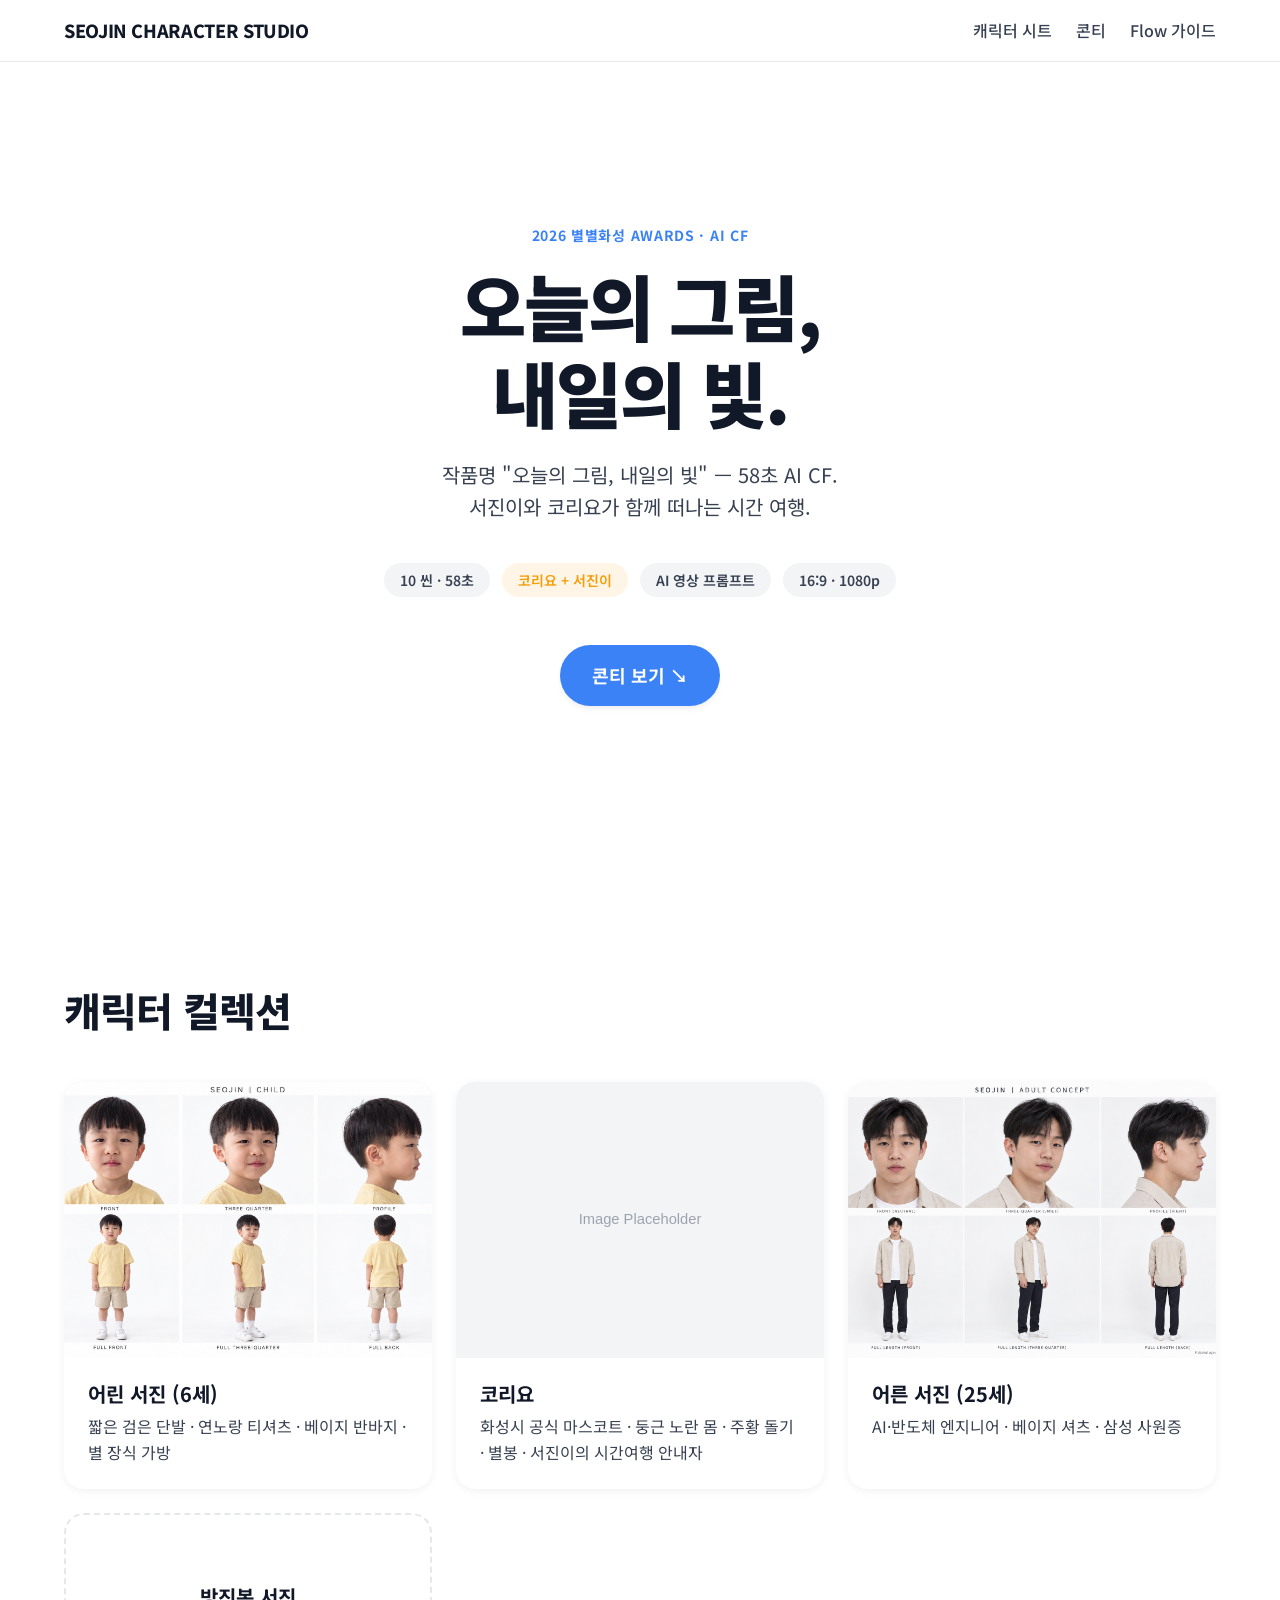
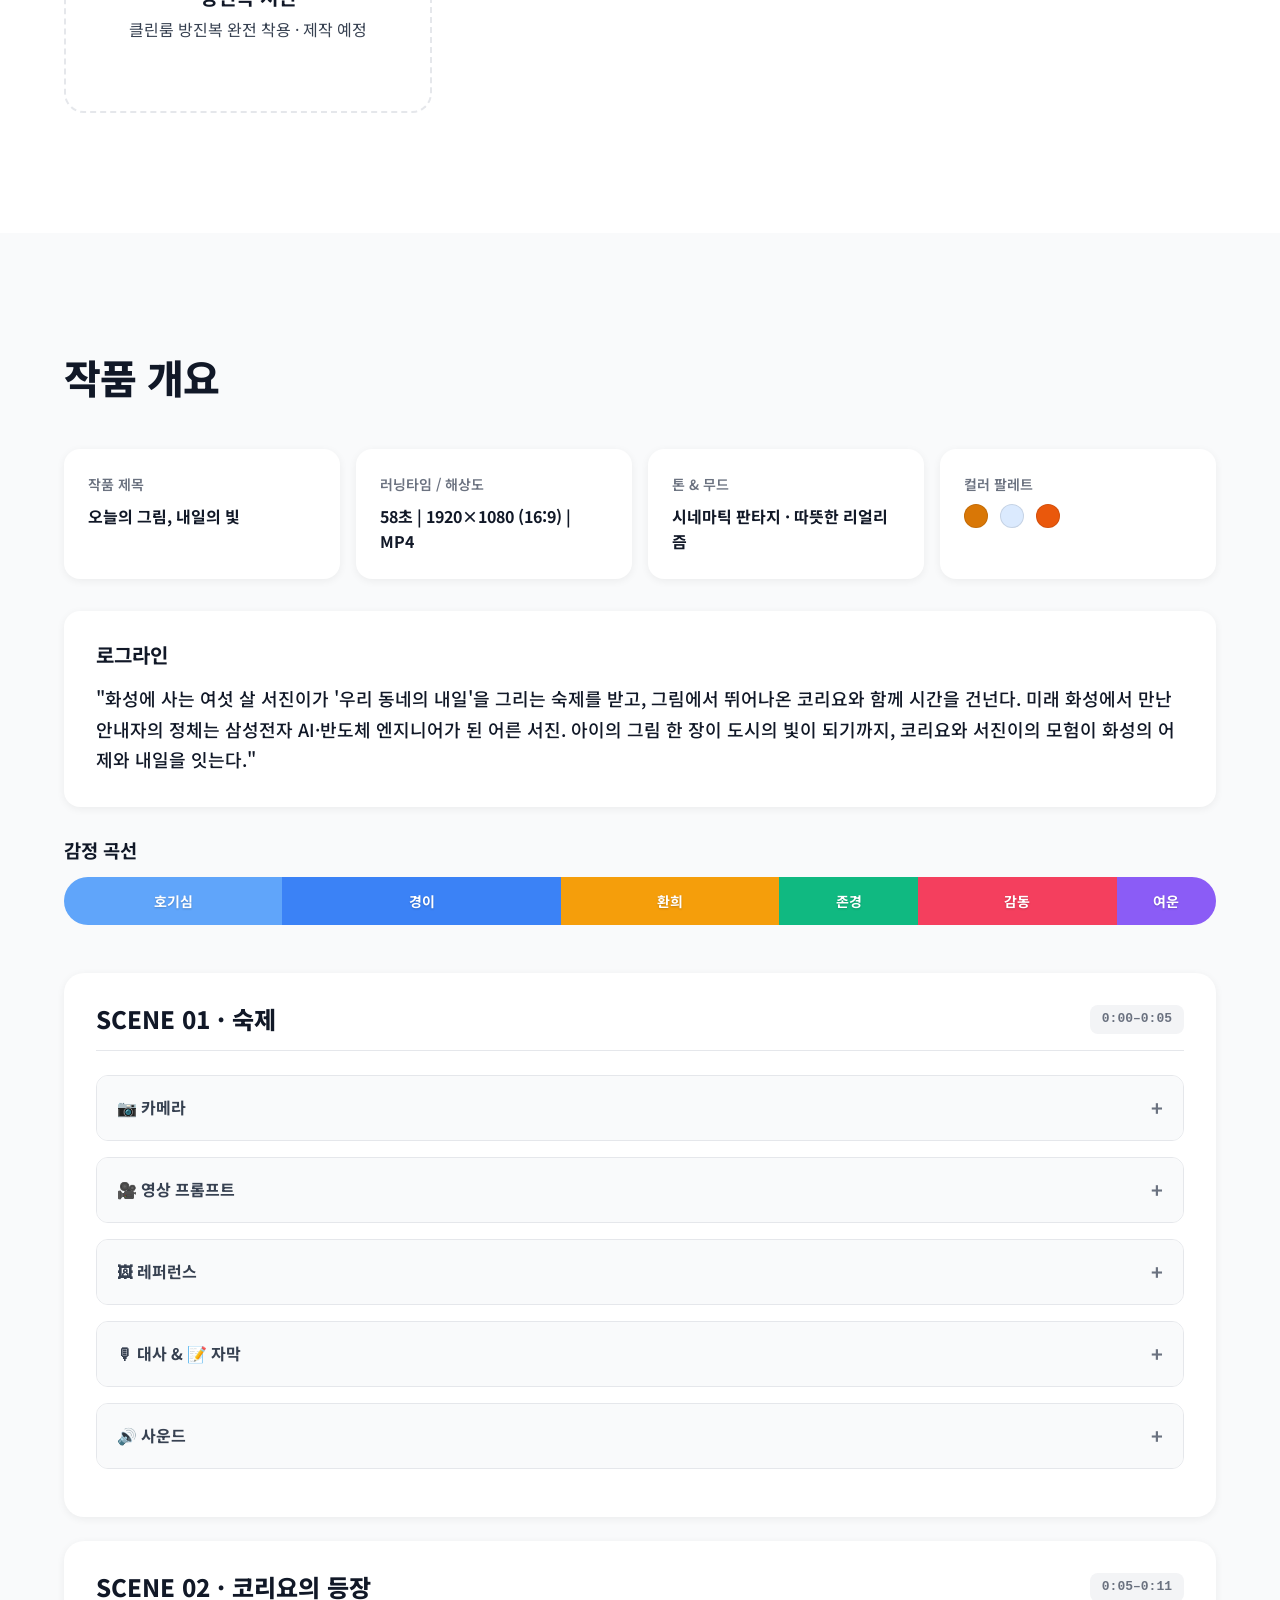
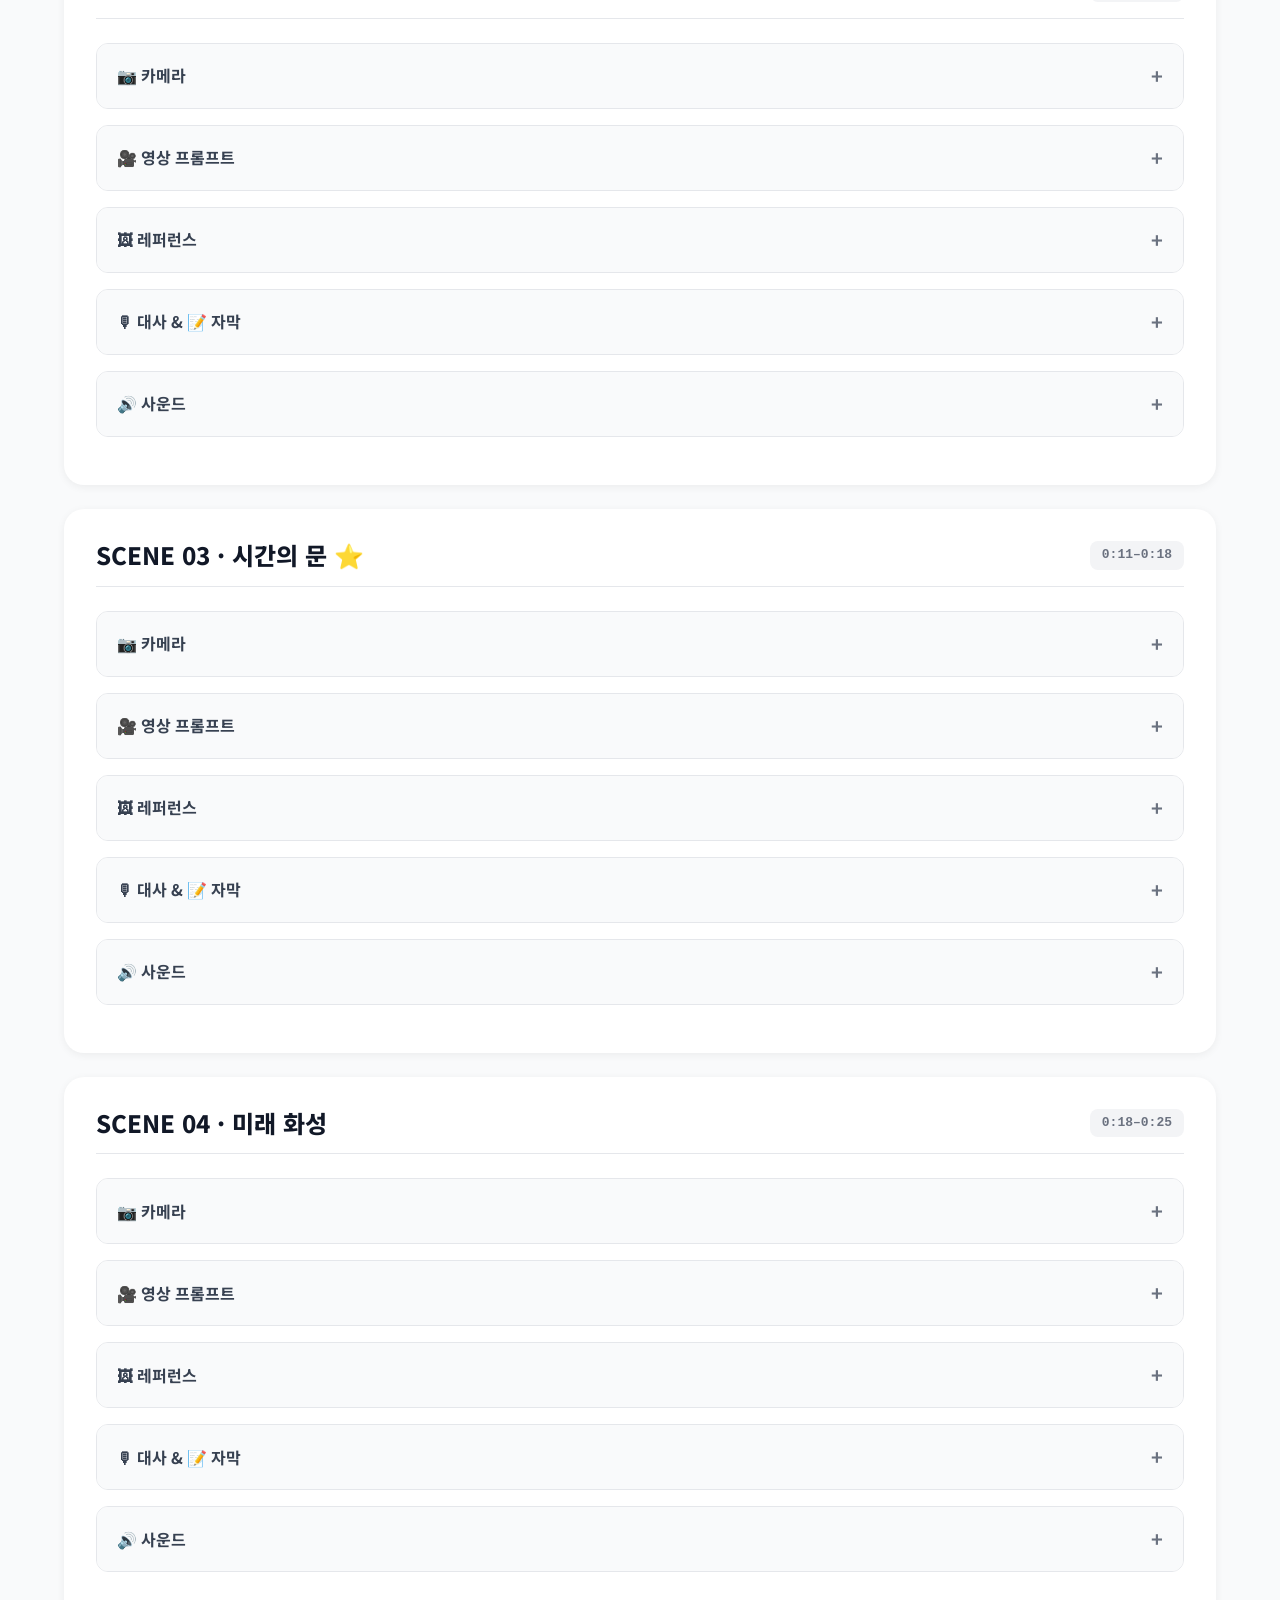
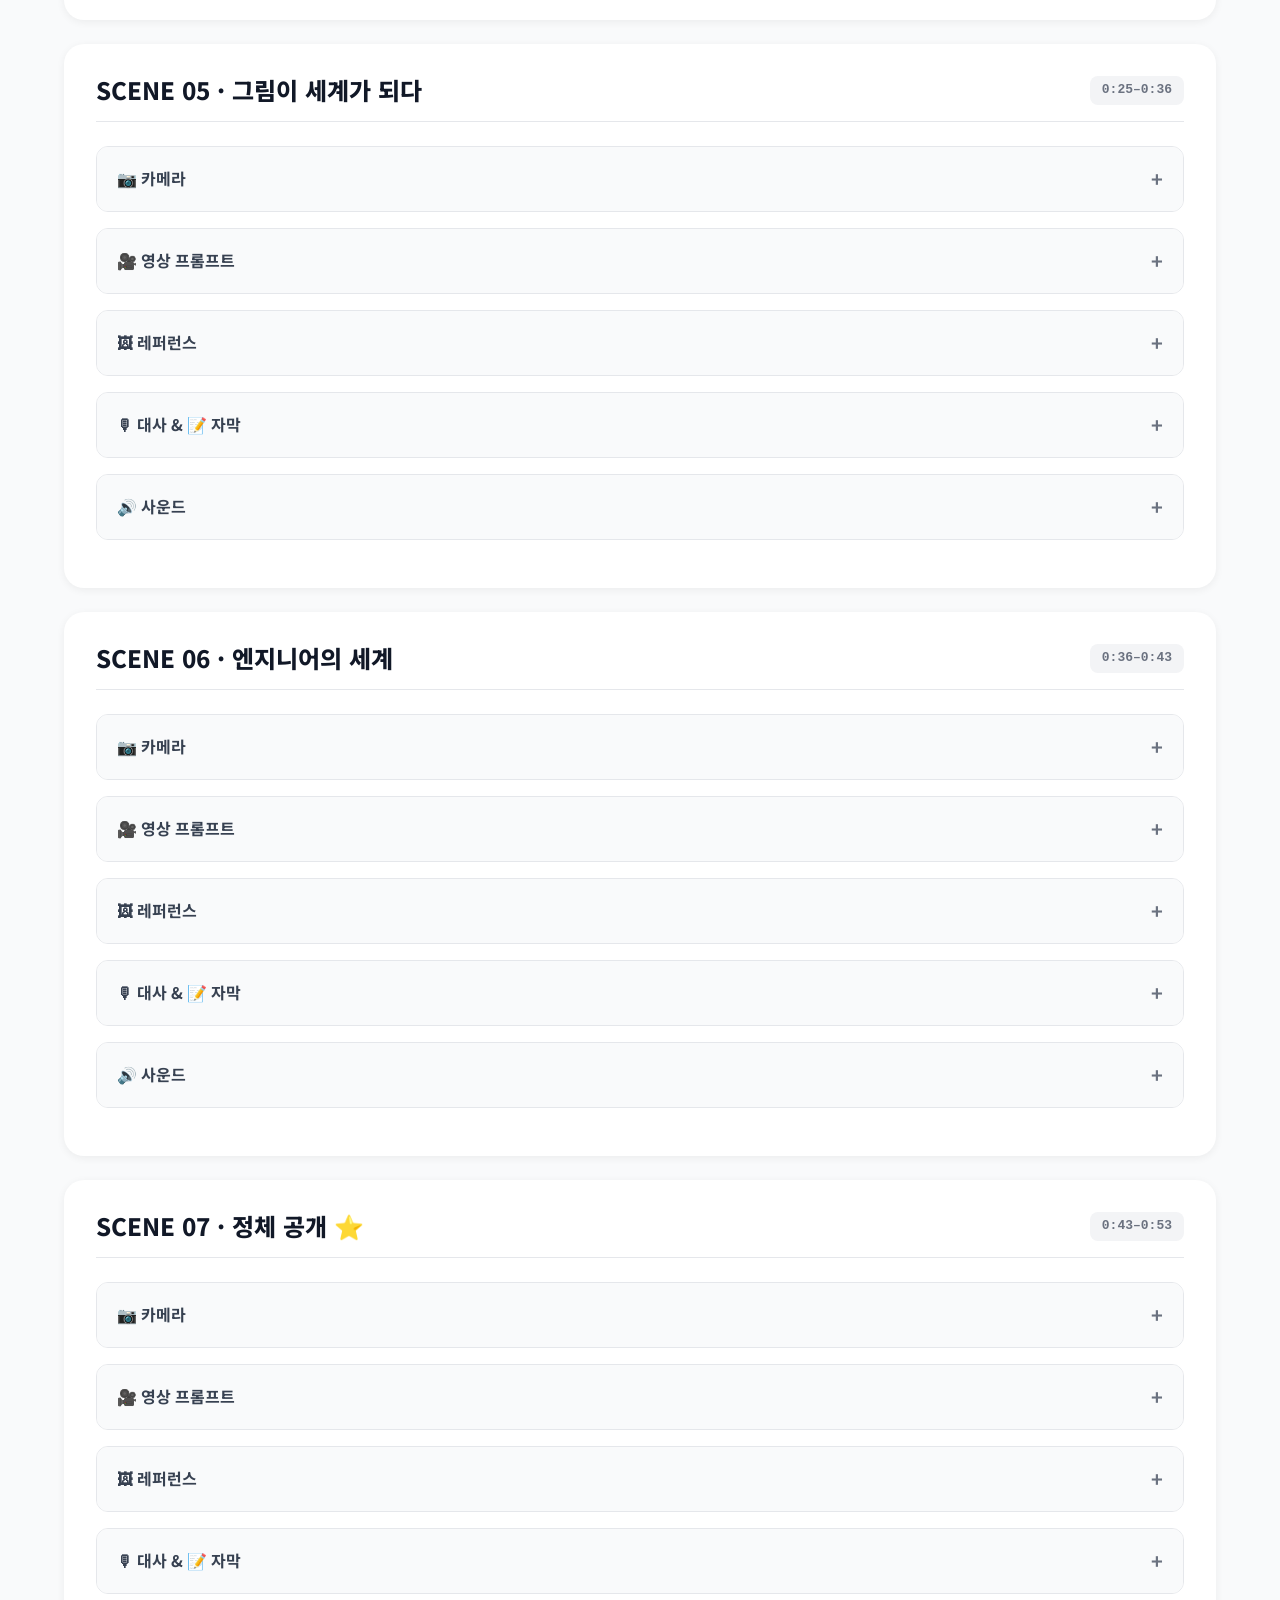
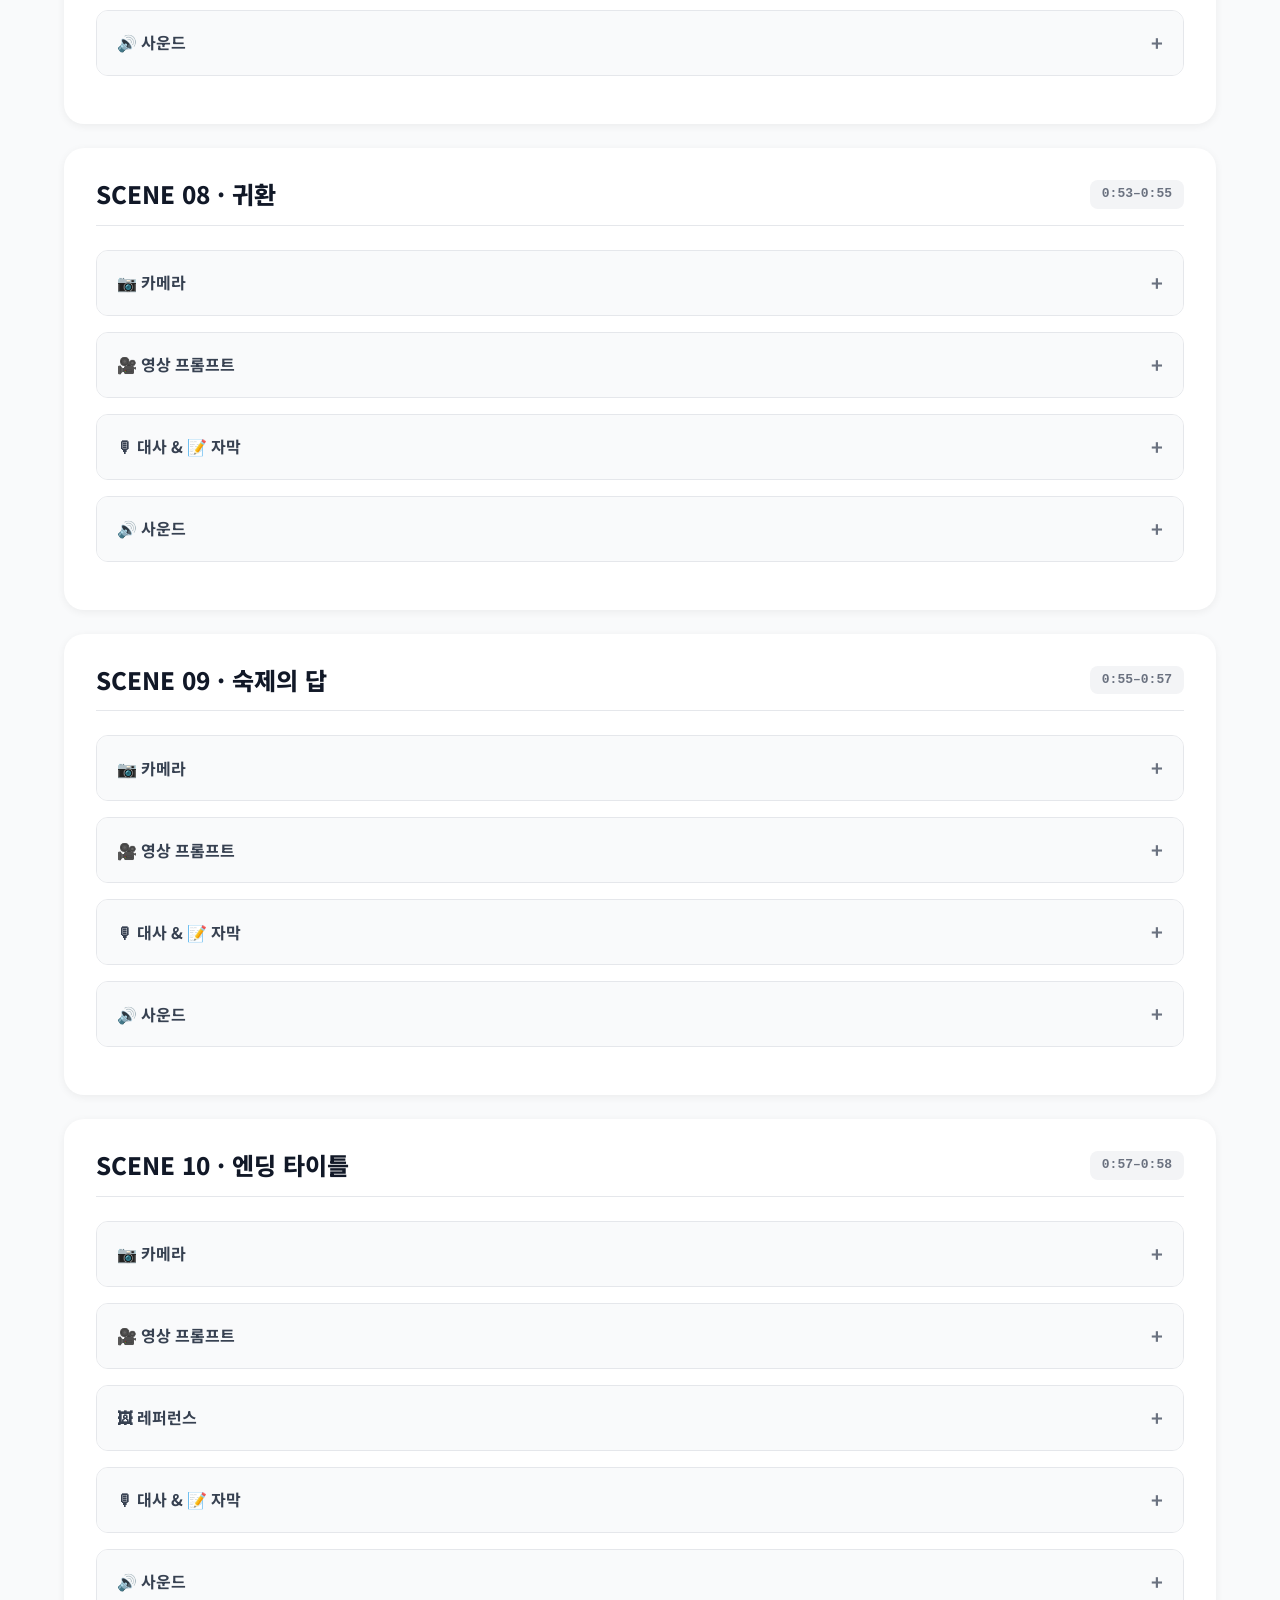
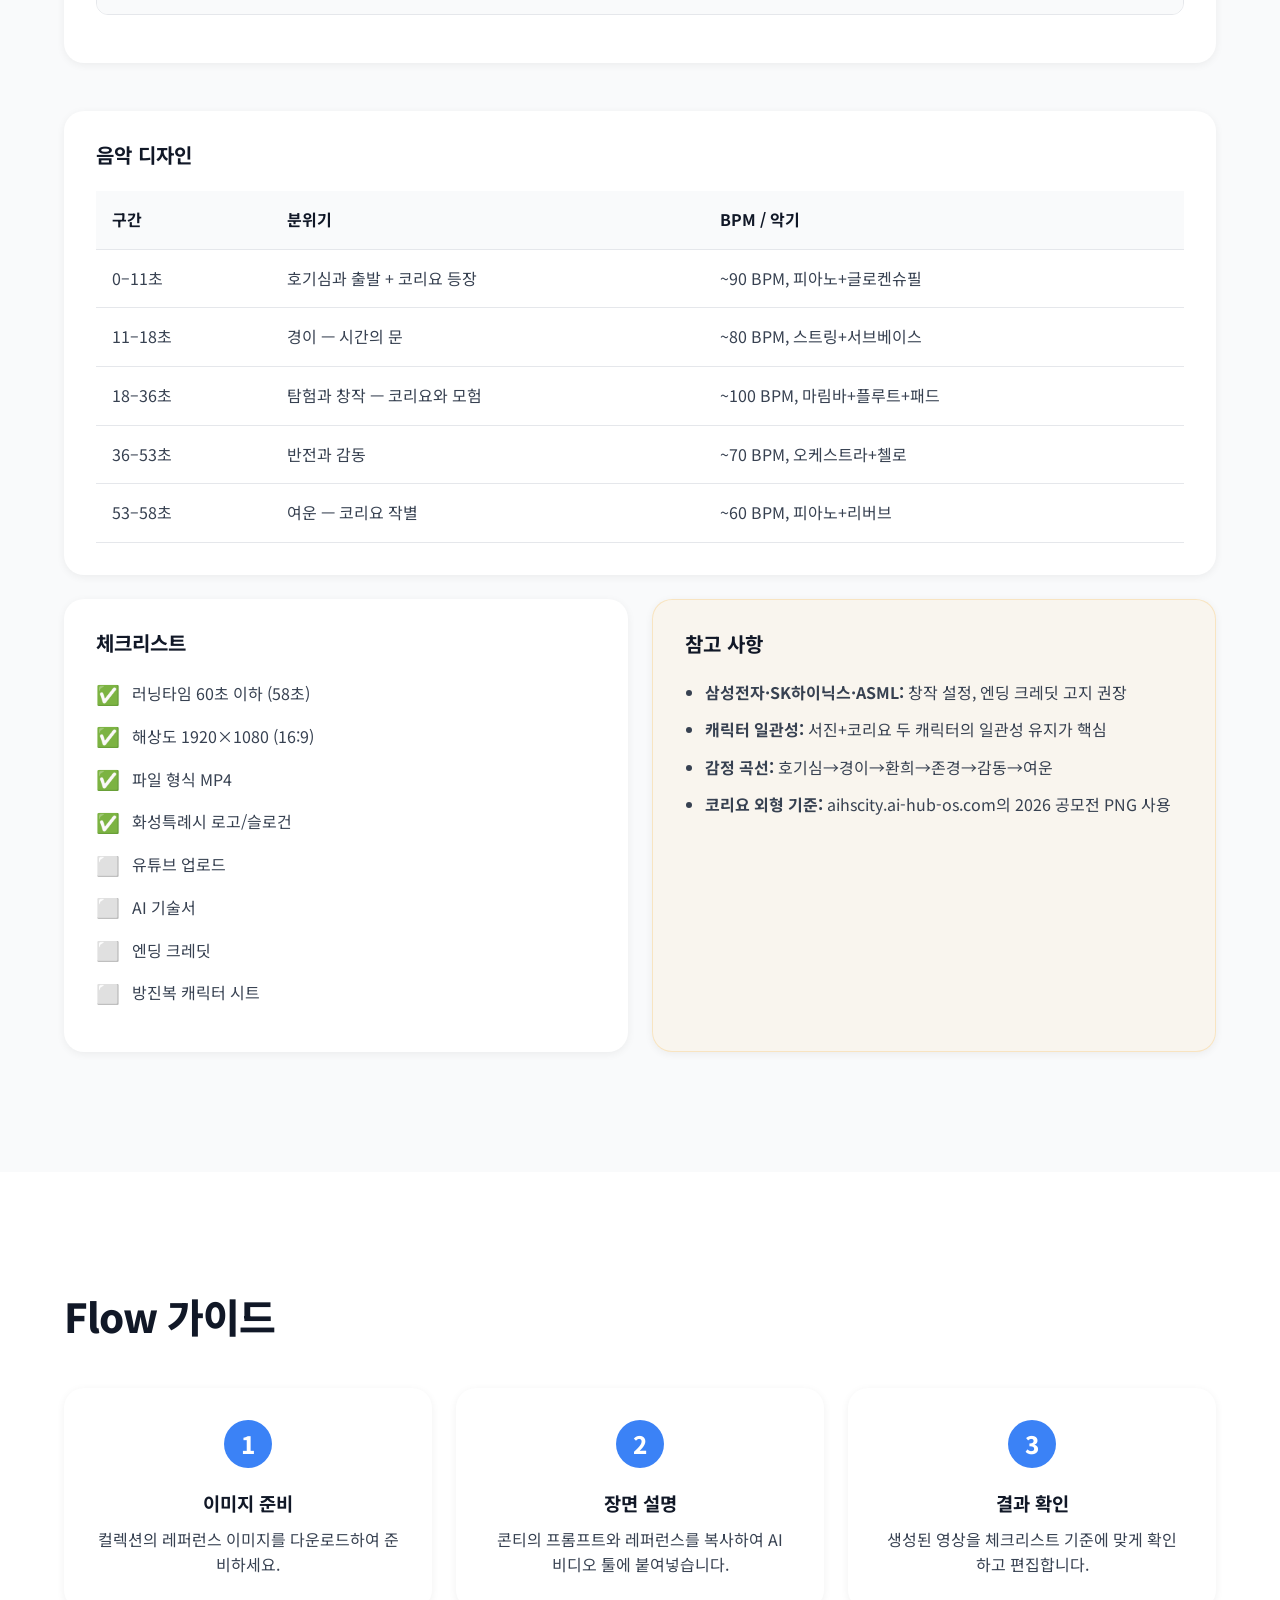
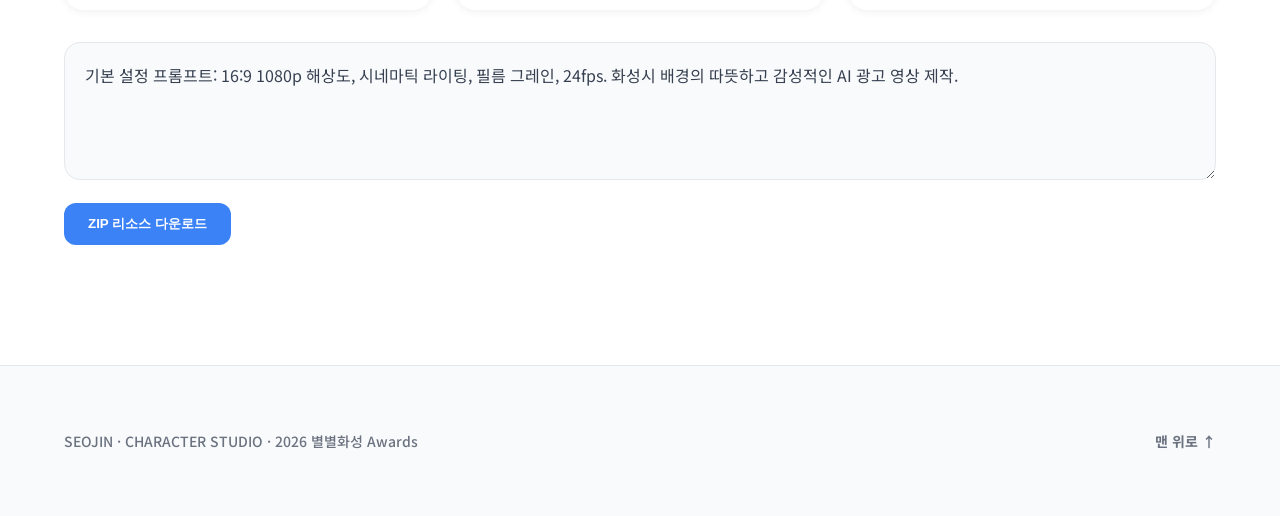
==== commit 8f827ea4: "🎨 토스/Apple 스타일 라이트 테마 + 코리요 합류 + AI Cinema Director 규격 - 다크 테마 → 토스/Apple 스타일 라이트 테마 전면 교체 - 코리요(화성시" ====
--- a/index.html
+++ b/index.html
@@ -3,17 +3,15 @@
 <head>
     <meta charset="UTF-8">
     <meta name="viewport" content="width=device-width, initial-scale=1.0">
-    <meta name="robots" content="noindex,nofollow">
     <title>SEOJIN CHARACTER STUDIO</title>
     <link rel="preconnect" href="https://fonts.googleapis.com">
     <link rel="preconnect" href="https://fonts.gstatic.com" crossorigin>
-    <link href="https://fonts.googleapis.com/css2?family=Noto+Sans+KR:wght@300;400;500;700;900&display=swap" rel="stylesheet">
+    <link href="https://fonts.googleapis.com/css2?family=Noto+Sans+KR:wght@400;500;700;900&display=swap" rel="stylesheet">
     <link rel="stylesheet" href="style.css">
-    <script src="app.js" defer></script>
 </head>
 <body>
     <header class="header">
-        <div class="header-content">
+        <div class="header-container">
             <div class="brand">SEOJIN CHARACTER STUDIO</div>
             <nav class="nav">
                 <a href="#collection">캐릭터 시트</a>
@@ -24,573 +22,607 @@
     </header>
 
     <main>
-        <section id="hero" class="hero reveal">
+        <section class="hero reveal">
             <div class="hero-content">
-                <p class="eyebrow">2026 별별화성 AWARDS · AI CF</p>
+                <span class="eyebrow">2026 별별화성 AWARDS · AI CF</span>
                 <h1 class="title">오늘의 그림,<br>내일의 빛.</h1>
-                <p class="subtitle">작품명 "오늘의 그림, 내일의 빛" — 58초 AI CF<br>사진에서 시작한 하나의 얼굴, 두 개의 시간.<br>영상 속에서도 이어지는 서진이의 모습을 위한 프로덕션 가이드.</p>
+                <p class="subtitle">작품명 "오늘의 그림, 내일의 빛" — 58초 AI CF.<br>서진이와 코리요가 함께 떠나는 시간 여행.</p>
+                
                 <div class="badges">
                     <span class="badge">10 씬 · 58초</span>
+                    <span class="badge badge-accent">코리요 + 서진이</span>
                     <span class="badge">AI 영상 프롬프트</span>
-                    <span class="badge">사운드 디자인</span>
                     <span class="badge">16:9 · 1080p</span>
                 </div>
-                <a href="#conti" class="btn btn-primary">콘티 보기 ↘</a>
+
+                <a href="#conti" class="cta-button">콘티 보기 ↘</a>
             </div>
         </section>
 
-        <section id="collection" class="collection reveal">
-            <div class="section-header">
-                <h2>캐릭터 시트</h2>
-                <p>일관된 캐릭터 유지를 위한 레퍼런스 이미지</p>
-            </div>
-            <div class="card-grid">
-                <div class="card character-card">
-                    <img src="assets/seojin-child.png" alt="어린 서진" class="lightbox-trigger">
-                    <div class="card-body">
-                        <h3>어린 서진 (6세)</h3>
-                        <p>단발머리, 호기심 많은 눈빛, 노란색 티셔츠</p>
-                    </div>
-                </div>
-                <div class="card character-card">
-                    <img src="assets/seojin-adult.png" alt="어른 서진" class="lightbox-trigger">
-                    <div class="card-body">
-                        <h3>어른 서진 (25세)</h3>
-                        <p>AI·반도체 엔지니어, 단단하고 따뜻한 미소</p>
-                    </div>
-                </div>
-                <div class="card character-card placeholder">
-                    <div class="placeholder-img">
-                        <span class="label">제작 예정</span>
-                    </div>
-                    <div class="card-body">
-                        <h3>방진복 서진이</h3>
-                        <p>클린룸 방진복 · 후드·마스크·보호안경·장갑·부츠 완전 착용 · 삼성 사원증</p>
+        <section id="collection" class="collection section-padding">
+            <div class="container reveal">
+                <h2 class="section-title">캐릭터 컬렉션</h2>
+                <div class="grid character-grid">
+                    <div class="card character-card">
+                        <div class="img-wrapper">
+                            <img src="assets/seojin-child.png" alt="어린 서진" onerror="this.src='data:image/svg+xml;charset=UTF-8,%3Csvg xmlns=\'http://www.w3.org/2000/svg\' width=\'100%\' height=\'100%\' viewBox=\'0 0 400 300\'%3E%3Crect width=\'100%\' height=\'100%\' fill=\'%23f3f4f6\'/%3E%3Ctext x=\'50%\' y=\'50%\' fill=\'%239ca3af\' text-anchor=\'middle\' dominant-baseline=\'middle\' font-family=\'sans-serif\' font-size=\'16\'%3EImage Placeholder%3C/text%3E%3C/svg%3E'">
+                        </div>
+                        <div class="card-content">
+                            <h3>어린 서진 (6세)</h3>
+                            <p>짧은 검은 단발 · 연노랑 티셔츠 · 베이지 반바지 · 별 장식 가방</p>
+                        </div>
+                    </div>
+
+                    <div class="card character-card">
+                        <div class="img-wrapper">
+                            <img src="https://aihscity.ai-hub-os.com/characters/assets-2026/koriyo-contest-2026.png" alt="코리요" onerror="this.src='data:image/svg+xml;charset=UTF-8,%3Csvg xmlns=\'http://www.w3.org/2000/svg\' width=\'100%\' height=\'100%\' viewBox=\'0 0 400 300\'%3E%3Crect width=\'100%\' height=\'100%\' fill=\'%23f3f4f6\'/%3E%3Ctext x=\'50%\' y=\'50%\' fill=\'%239ca3af\' text-anchor=\'middle\' dominant-baseline=\'middle\' font-family=\'sans-serif\' font-size=\'16\'%3EImage Placeholder%3C/text%3E%3C/svg%3E'">
+                        </div>
+                        <div class="card-content">
+                            <h3>코리요</h3>
+                            <p>화성시 공식 마스코트 · 둥근 노란 몸 · 주황 돌기 · 별봉 · 서진이의 시간여행 안내자</p>
+                        </div>
+                    </div>
+
+                    <div class="card character-card">
+                        <div class="img-wrapper">
+                            <img src="assets/seojin-adult.png" alt="어른 서진" onerror="this.src='data:image/svg+xml;charset=UTF-8,%3Csvg xmlns=\'http://www.w3.org/2000/svg\' width=\'100%\' height=\'100%\' viewBox=\'0 0 400 300\'%3E%3Crect width=\'100%\' height=\'100%\' fill=\'%23f3f4f6\'/%3E%3Ctext x=\'50%\' y=\'50%\' fill=\'%239ca3af\' text-anchor=\'middle\' dominant-baseline=\'middle\' font-family=\'sans-serif\' font-size=\'16\'%3EImage Placeholder%3C/text%3E%3C/svg%3E'">
+                        </div>
+                        <div class="card-content">
+                            <h3>어른 서진 (25세)</h3>
+                            <p>AI·반도체 엔지니어 · 베이지 셔츠 · 삼성 사원증</p>
+                        </div>
+                    </div>
+
+                    <div class="card character-card dashed-card">
+                        <div class="card-content">
+                            <h3>방진복 서진</h3>
+                            <p>클린룸 방진복 완전 착용 · 제작 예정</p>
+                        </div>
                     </div>
                 </div>
             </div>
         </section>
 
-        <section id="conti" class="conti reveal">
-            <div class="section-header">
-                <h2>프로덕션 콘티</h2>
-                <p>오늘의 그림, 내일의 빛 — 58초 AI CF 스토리보드</p>
-            </div>
-
-            <div class="overview-panel reveal">
-                <div class="overview-grid">
-                    <div class="overview-item">
-                        <span class="label">작품 제목</span>
-                        <span class="value">오늘의 그림, 내일의 빛</span>
-                    </div>
-                    <div class="overview-item">
-                        <span class="label">러닝타임</span>
-                        <span class="value">58초</span>
-                    </div>
-                    <div class="overview-item">
-                        <span class="label">해상도</span>
-                        <span class="value">1920×1080 (16:9)</span>
-                    </div>
-                    <div class="overview-item">
-                        <span class="label">파일 형식</span>
-                        <span class="value">MP4</span>
-                    </div>
-                    <div class="overview-item">
-                        <span class="label">톤 & 무드</span>
-                        <span class="value">시네마틱 판타지 · 따뜻한 리얼리즘</span>
-                    </div>
-                    <div class="overview-item color-palette">
-                        <span class="label">컬러 팔레트</span>
-                        <div class="swatches">
-                            <div class="swatch" style="background-color: #f59e0b;" title="골든아워 앰버"></div>
-                            <div class="swatch" style="background-color: #e0f2fe;" title="클린룸 블루화이트"></div>
-                            <div class="swatch" style="background-color: #ea580c;" title="석양 오렌지"></div>
+        <section id="conti" class="conti section-padding bg-gray">
+            <div class="container">
+                <div class="overview reveal">
+                    <h2 class="section-title">작품 개요</h2>
+                    <div class="metadata-grid">
+                        <div class="meta-card">
+                            <span class="meta-label">작품 제목</span>
+                            <span class="meta-value">오늘의 그림, 내일의 빛</span>
+                        </div>
+                        <div class="meta-card">
+                            <span class="meta-label">러닝타임 / 해상도</span>
+                            <span class="meta-value">58초 | 1920×1080 (16:9) | MP4</span>
+                        </div>
+                        <div class="meta-card">
+                            <span class="meta-label">톤 & 무드</span>
+                            <span class="meta-value">시네마틱 판타지 · 따뜻한 리얼리즘</span>
+                        </div>
+                        <div class="meta-card">
+                            <span class="meta-label">컬러 팔레트</span>
+                            <div class="color-swatches">
+                                <div class="swatch" style="background-color: #D97706;" title="골든아워 앰버"></div>
+                                <div class="swatch" style="background-color: #DBEAFE;" title="클린룸 블루화이트"></div>
+                                <div class="swatch" style="background-color: #EA580C;" title="석양 오렌지"></div>
+                            </div>
+                        </div>
+                    </div>
+
+                    <div class="logline-card mt-8">
+                        <h3>로그라인</h3>
+                        <p>"화성에 사는 여섯 살 서진이가 '우리 동네의 내일'을 그리는 숙제를 받고, 그림에서 뛰어나온 코리요와 함께 시간을 건넌다. 미래 화성에서 만난 안내자의 정체는 삼성전자 AI·반도체 엔지니어가 된 어른 서진. 아이의 그림 한 장이 도시의 빛이 되기까지, 코리요와 서진이의 모험이 화성의 어제와 내일을 잇는다."</p>
+                    </div>
+
+                    <div class="emotion-curve mt-8">
+                        <h3>감정 곡선</h3>
+                        <div class="emotion-bar">
+                            <div class="emotion-segment" style="flex: 11" title="호기심(0–11)">호기심</div>
+                            <div class="emotion-segment" style="flex: 14" title="경이(11–25)">경이</div>
+                            <div class="emotion-segment" style="flex: 11" title="환희(25–36)">환희</div>
+                            <div class="emotion-segment" style="flex: 7" title="존경(36–43)">존경</div>
+                            <div class="emotion-segment" style="flex: 10" title="감동(43–53)">감동</div>
+                            <div class="emotion-segment" style="flex: 5" title="여운(53–58)">여운</div>
                         </div>
                     </div>
                 </div>
-                <div class="logline">
-                    <strong>Logline:</strong> "화성에 사는 여섯 살 서진이가 '우리 동네의 내일'을 그리는 숙제를 받고, 정체를 숨긴 미래의 안내자와 함께 시간을 건넌다. 안내자의 정체는 삼성전자 AI·반도체 엔지니어가 된 어른 서진. 아이의 그림 한 장이 도시의 빛이 되기까지, 화성의 어제와 내일이 한 프레임 안에서 만난다."
+
+                <div class="scenes mt-12">
+                    <!-- SCENE 01 -->
+                    <div class="card scene-card reveal">
+                        <div class="scene-header">
+                            <h3>SCENE 01 · 숙제</h3>
+                            <span class="timecode">0:00–0:05</span>
+                        </div>
+                        <details>
+                            <summary>📷 카메라</summary>
+                            <div class="details-content">ECU → 크레용이 종이 위에 놓이는 순간. 셸로우 DOF. / 와이드 숏, 유치원 교실. 골든아워 햇살.</div>
+                        </details>
+                        <details>
+                            <summary>🎥 영상 프롬프트</summary>
+                            <div class="details-content code-block">
+                                <button class="copy-btn">복사</button>
+                                <pre>Cinematic close-up of a child's hand placing a yellow crayon on white paper in a kindergarten classroom. Golden hour sunlight streaming through large windows, lens flare. Shallow depth of field, bokeh background with colorful children's drawings on the wall. Camera: slight dolly in. Film grain, warm color grading. 16:9, photorealistic, 24fps.</pre>
+                            </div>
+                        </details>
+                        <details>
+                            <summary>🖼 레퍼런스</summary>
+                            <div class="details-content code-block">
+                                <button class="copy-btn">복사</button>
+                                <pre>Wide shot of a bright Korean kindergarten classroom, late afternoon golden sunlight. A 6-year-old Korean girl with short black bob hair, pale yellow t-shirt, sits looking up curiously. Cinematic lighting.</pre>
+                            </div>
+                        </details>
+                        <details>
+                            <summary>🎙 대사 & 📝 자막</summary>
+                            <div class="details-content">
+                                <p><strong>선생님(V.O.):</strong> "우리 동네의 내일을 그려 오세요." — 따뜻하고 명랑</p>
+                                <p class="text-sm text-gray">자막: 없음</p>
+                            </div>
+                        </details>
+                        <details>
+                            <summary>🔊 사운드</summary>
+                            <div class="details-content">크레용 소리 + 아이들 웃음 + 피아노 첫 음</div>
+                        </details>
+                    </div>
+
+                    <!-- SCENE 02 -->
+                    <div class="card scene-card reveal">
+                        <div class="scene-header">
+                            <h3>SCENE 02 · 코리요의 등장</h3>
+                            <span class="timecode">0:05–0:11</span>
+                        </div>
+                        <details>
+                            <summary>📷 카메라</summary>
+                            <div class="details-content">탑다운 → 서진이가 숙제장에 화성 풍경을 그린다. 크레용 선이 살짝 빛난다. / 종이 위에서 코리요가 빼꼼 나타남. 작은 반짝 이펙트. 서진이와 눈높이를 맞추며 손을 내밀고, 별봉을 흔들자 호수공원 풍경이 빛으로 바뀜. GTX 동탄역으로 함께 달려간다.</div>
+                        </details>
+                        <details>
+                            <summary>🎥 영상 프롬프트</summary>
+                            <div class="details-content code-block">
+                                <button class="copy-btn">복사</button>
+                                <pre>[Shot A] Top-down shot of a child drawing Hwaseong scenery with crayons. The lines begin to softly glow golden. A small round yellow character (Koriyo — round yellow body, orange head spikes, small black oval eyes, soft 3D texture, carrying a star wand) pops up from the drawing, breaking through the paper surface with sparkle effects.
+
+[Shot B] Eye-level shot: Koriyo and the girl make eye contact. Koriyo extends a small hand. The star wand glows. The park scenery transforms into streams of warm light. They run together toward a futuristic GTX train station, hand in hand.
+16:9, warm cinematic lighting, photorealistic with 3D character integration.</pre>
+                            </div>
+                        </details>
+                        <details>
+                            <summary>🖼 레퍼런스</summary>
+                            <div class="details-content code-block">
+                                <button class="copy-btn">복사</button>
+                                <pre>A round yellow mascot character with orange head spikes and a star wand appears magically from a child's crayon drawing. Sparkle effects around the character. A 6-year-old Korean girl looks at it with wonder. Kindergarten classroom, golden hour. Mixed media aesthetic.</pre>
+                            </div>
+                        </details>
+                        <details>
+                            <summary>🎙 대사 & 📝 자막</summary>
+                            <div class="details-content">
+                                <p><strong>코리요:</strong> "네 생각, 같이 키워 볼까?" — 밝고 장난스러운 톤<br>
+                                <strong>서진:</strong> "코리요! 같이 가자!" — 들뜬 목소리</p>
+                                <p class="text-sm text-gray">자막: 네 생각, 같이 키워 볼까? (하단 중앙)</p>
+                            </div>
+                        </details>
+                        <details>
+                            <summary>🔊 사운드</summary>
+                            <div class="details-content">종이 바스락 → 반짝 효과음 → 코리요 등장 징글 → 트램 벨 + 피아노 멜로디</div>
+                        </details>
+                    </div>
+
+                    <!-- SCENE 03 -->
+                    <div class="card scene-card reveal">
+                        <div class="scene-header">
+                            <h3>SCENE 03 · 시간의 문 ⭐</h3>
+                            <span class="timecode">0:11–0:18</span>
+                        </div>
+                        <details>
+                            <summary>📷 카메라</summary>
+                            <div class="details-content">서진+코리요 POV — GTX 창밖 빛 입자 해체. 스피드 램프. / 크로스 디졸브 — 반도체 팹 클린룸 출구. 유리 너머 웨이퍼 이송 장비 실루엣. 방진복 완전 착용 인물 역광 등장. / 로우앵글 — 방진복 인물이 빛의 경계를 넘어 서진+코리요 앞에. 코리요가 서진이 뒤에 숨으며 살짝 떨림.</div>
+                        </details>
+                        <details>
+                            <summary>🎥 영상 프롬프트</summary>
+                            <div class="details-content code-block">
+                                <button class="copy-btn">복사</button>
+                                <pre>[Shot A] First-person POV from inside a train. A child and a round yellow mascot character sit together. The landscape dissolves into luminous particles — amber, gold, white. Speed ramp: slow → fast → slow. Warp tunnel effect.
+
+[Shot B] Semiconductor fab cleanroom exit corridor. Glass walls show blurred FOUP carriers. Door opens — bright white light. A figure in full cleanroom bunny suit walks forward in silhouette, backlit. Samsung logo on suit. Mysterious, cool blue-white palette.
+
+[Shot C] Low-angle: the cleanroom figure steps through volumetric light. A small girl and a round yellow character look up. Koriyo hides slightly behind the girl, peeking out nervously. Two silhouettes + one small character framed together. Face hidden. Dramatic chiaroscuro.</pre>
+                            </div>
+                        </details>
+                        <details>
+                            <summary>🖼 레퍼런스</summary>
+                            <div class="details-content code-block">
+                                <button class="copy-btn">복사</button>
+                                <pre>Dramatic cinematic frame: tall figure in white cleanroom suit in a doorway of brilliant light. Volumetric fog. In foreground, a small girl and a round yellow mascot character look up in wonder. The mascot peeks from behind the girl nervously. Film noir meets sci-fi. 16:9.</pre>
+                            </div>
+                        </details>
+                        <details>
+                            <summary>🎙 대사 & 📝 자막</summary>
+                            <div class="details-content">
+                                <p><strong>코리요:</strong> "저 사람... 뭔가 특별해 보여!" — 속삭이듯 흥분<br>
+                                <strong>서진:</strong> "우주인이에요?"<br>
+                                <strong>안내자:</strong> "네 내일을 만나러 갈래?"</p>
+                                <p class="text-sm text-gray">자막: 대화형 — 좌/우 오프셋 화자 구분</p>
+                            </div>
+                        </details>
+                        <details>
+                            <summary>🔊 사운드</summary>
+                            <div class="details-content">열차 소음 → 리버스 심벌 → 에어록 소리 → 발걸음 에코 + 스트링 트레몰로</div>
+                        </details>
+                    </div>
+
+                    <!-- SCENE 04 -->
+                    <div class="card scene-card reveal">
+                        <div class="scene-header">
+                            <h3>SCENE 04 · 미래 화성</h3>
+                            <span class="timecode">0:18–0:25</span>
+                        </div>
+                        <details>
+                            <summary>📷 카메라</summary>
+                            <div class="details-content">드론 숏 — 미래 화성시 조감도. / 서진+코리요+안내자 함께 걸으며 SAMSUNG·ASML 건물 표식. 코리요가 건물 사이를 뛰어다니며 신나함. / 서진의 눈동자 리플렉션.</div>
+                        </details>
+                        <details>
+                            <summary>🎥 영상 프롬프트</summary>
+                            <div class="details-content code-block">
+                                <button class="copy-btn">복사</button>
+                                <pre>[Shot A] Sweeping aerial shot of futuristic Hwaseong City. Green parks, curved glass buildings, elevated tram. Golden hour, utopian aesthetic.
+
+[Shot B] Three figures walk together — a small girl, a round yellow mascot bouncing excitedly between buildings, and a tall cleanroom-suited figure. "SAMSUNG" and "ASML" signage on facades. Koriyo points excitedly at everything. Warm amber tones.
+
+[Shot C] Extreme close-up of child's eye reflecting the futuristic cityscape. Macro lens, warm golden iris highlights.</pre>
+                            </div>
+                        </details>
+                        <details>
+                            <summary>🖼 레퍼런스</summary>
+                            <div class="details-content code-block">
+                                <button class="copy-btn">복사</button>
+                                <pre>Futuristic eco-city Hwaseong 2040. Curved glass buildings, greenery, elevated monorail. Samsung/ASML campus. A small girl, a round yellow mascot, and a suited figure walk together. Studio Ghibli meets modern architecture. 16:9.</pre>
+                            </div>
+                        </details>
+                        <details>
+                            <summary>🎙 대사 & 📝 자막</summary>
+                            <div class="details-content">
+                                <p><strong>코리요:</strong> "와! 우리 동네가 이렇게 됐어!" — 눈 반짝<br>
+                                <strong>서진:</strong> "여기가… 우리 동네?"</p>
+                                <p class="text-sm text-gray">자막: 여기가… 우리 동네? (하단 중앙)</p>
+                            </div>
+                        </details>
+                        <details>
+                            <summary>🔊 사운드</summary>
+                            <div class="details-content">바람 + 미래 도시 앰비언스 + 마림바 시작</div>
+                        </details>
+                    </div>
+
+                    <!-- SCENE 05 -->
+                    <div class="card scene-card reveal">
+                        <div class="scene-header">
+                            <h3>SCENE 05 · 그림이 세계가 되다</h3>
+                            <span class="timecode">0:25–0:36</span>
+                        </div>
+                        <details>
+                            <summary>📷 카메라</summary>
+                            <div class="details-content">탑다운 — 서진이 숙제장에 그림. 코리요가 옆에서 별봉으로 색을 더해줌. / 세계 아이들이 그림 보태기. / 풀 CG — 그림이 3D 놀이터로 변환. 코리요가 미끄럼틀 시범을 보이다 멈칫하고 서진이가 웃음.</div>
+                        </details>
+                        <details>
+                            <summary>🎥 영상 프롬프트</summary>
+                            <div class="details-content code-block">
+                                <button class="copy-btn">복사</button>
+                                <pre>[Shot A] Top-down: child draws on sketchbook — dinosaur egg curves, tidal flat channels, lake ripples. Next to her, a round yellow mascot waves its star wand, adding glowing golden accents to the drawings. ASMR detail.
+
+[Shot B] Montage: children from diverse countries add drawings. Match cuts between hands.
+
+[Shot C] Crayon lines glow and lift into 3D structures — a magical playground. Koriyo slides down a dinosaur-egg slide, wobbles and stops mid-slide with a surprised expression. The girl laughs. Volumetric lighting, particles, warm atmosphere.</pre>
+                            </div>
+                        </details>
+                        <details>
+                            <summary>🖼 레퍼런스</summary>
+                            <div class="details-content code-block">
+                                <button class="copy-btn">복사</button>
+                                <pre>Magical playground from crayon drawings. A round yellow mascot slides down a dinosaur-egg slide looking surprised. A girl laughs nearby. Mixed media — 2D crayon lines becoming 3D. Golden light, dreamy. 16:9.</pre>
+                            </div>
+                        </details>
+                        <details>
+                            <summary>🎙 대사 & 📝 자막</summary>
+                            <div class="details-content">
+                                <p><strong>코리요:</strong> "미끄럼틀이다! 내가 먼저— 어어?!" — 엉뚱하게 멈춤<br>
+                                <strong>서진:</strong> "우리 그림이 움직여!"</p>
+                                <p class="text-sm text-gray">자막: 우리 그림이 움직여! (하단 중앙)</p>
+                            </div>
+                        </details>
+                        <details>
+                            <summary>🔊 사운드</summary>
+                            <div class="details-content">크레용 → 마법 효과음 → 아이들 웃음 + 코리요 놀라는 소리 → 오케스트라 빌드업</div>
+                        </details>
+                    </div>
+                    
+                    <!-- SCENE 06 -->
+                    <div class="card scene-card reveal">
+                        <div class="scene-header">
+                            <h3>SCENE 06 · 엔지니어의 세계</h3>
+                            <span class="timecode">0:36–0:43</span>
+                        </div>
+                        <details>
+                            <summary>📷 카메라</summary>
+                            <div class="details-content">매치 컷 — 놀이터 곡선 → 반도체 회로 패턴. / 안내자가 홀로그램 AI 화면 + 반도체 칩. 코리요가 칩을 신기하게 들여다봄. / 와이드 — 미래 산업 풍경, SK하이닉스 로고.</div>
+                        </details>
+                        <details>
+                            <summary>🎥 영상 프롬프트</summary>
+                            <div class="details-content code-block">
+                                <button class="copy-btn">복사</button>
+                                <pre>[Shot A] Match cut: playground curves morph into semiconductor circuit patterns. Macro close-up of silicon wafer, golden circuit traces pulsing with light.
+
+[Shot B] The cleanroom figure holds a holographic AI interface. A chip model floats above their hand. The round yellow mascot peers at the chip with enormous curious eyes, almost touching it with its nose. Cool lab + warm city glow.
+
+[Shot C] Wide shot: futuristic fab campus at sunset. SK Hynix logo visible. Overlay: "상상한 미래 모습". Epic composition.</pre>
+                            </div>
+                        </details>
+                        <details>
+                            <summary>🖼 레퍼런스</summary>
+                            <div class="details-content code-block">
+                                <button class="copy-btn">복사</button>
+                                <pre>Semiconductor engineer with holographic chip display. A round yellow mascot peers curiously at the floating chip. Cool blue interior, warm amber exterior. Cinematic split lighting.</pre>
+                            </div>
+                        </details>
+                        <details>
+                            <summary>🎙 대사 & 📝 자막</summary>
+                            <div class="details-content">
+                                <p><strong>코리요:</strong> "이 작은 게 그렇게 대단한 거야?" — 고개 갸웃<br>
+                                <strong>안내자:</strong> "나는 AI와 반도체를 만드는 엔지니어야."</p>
+                                <p class="text-sm text-gray">자막: 나는 AI와 반도체를 만드는 엔지니어야. (하단 중앙)</p>
+                            </div>
+                        </details>
+                        <details>
+                            <summary>🔊 사운드</summary>
+                            <div class="details-content">전자음 펄스 → 홀로그램 UI 사운드 → 첼로 솔로 시작</div>
+                        </details>
+                    </div>
+
+                    <!-- SCENE 07 -->
+                    <div class="card scene-card reveal">
+                        <div class="scene-header">
+                            <h3>SCENE 07 · 정체 공개 ⭐</h3>
+                            <span class="timecode">0:43–0:53</span>
+                        </div>
+                        <details>
+                            <summary>📷 카메라</summary>
+                            <div class="details-content">안내자 후드 벗기 슬로모션. / 인서트: ① 별 장식 ② '서진' 사원증 ③ 오래된 숙제장. / 리버스: 어린 서진 + 코리요의 반응. 코리요가 눈물 글썽. / 투 숏 + 코리요: 두 서진이 마주보고, 코리요가 둘 사이에서 두 손을 포개줌.</div>
+                        </details>
+                        <details>
+                            <summary>🎥 영상 프롬프트</summary>
+                            <div class="details-content code-block">
+                                <button class="copy-btn">복사</button>
+                                <pre>[Shot A] Cleanroom gowning corridor. Figure removes hood slowly — 48fps slow motion. A young Korean woman (25), short black hair, gentle eyes. Warm light replacing cool clinical lighting.
+
+[Shot B-1] Star charm close-up. [Shot B-2] Samsung badge: "서진", "AI·반도체 엔지니어". [Shot B-3] Old yellowed sketchbook.
+
+[Shot C] Child's face — eyes widen. Next to her, the round yellow mascot's eyes also widen, a single sparkling tear forming. Both look up with recognition.
+
+[Shot D] Two-shot + mascot: child and adult Seojin face each other. The mascot stands between them, gently placing one small hand on each of their hands over the old sketchbook. Matching star charms. Warm golden light. Deeply emotional.</pre>
+                            </div>
+                        </details>
+                        <details>
+                            <summary>🖼 레퍼런스</summary>
+                            <div class="details-content code-block">
+                                <button class="copy-btn">복사</button>
+                                <pre>Young Korean woman (25) kneels to eye level with her 6-year-old self. Between them, a round yellow mascot with teary eyes places its hands on both of theirs over a crayon sketchbook. Star charms on all three. Warm golden backlight, film grain, anamorphic bokeh. Spielberg-level emotion.</pre>
+                            </div>
+                        </details>
+                        <details>
+                            <summary>🎙 대사 & 📝 자막</summary>
+                            <div class="details-content">
+                                <p><strong>코리요:</strong> (눈물 글썽) "그래서… 그래서 네가 이렇게 특별했구나." — 작은 목소리<br>
+                                <strong>서진(어린):</strong> "혹시… 미래의 나?"<br>
+                                <strong>서진(어른):</strong> "응. 네가 꿈꾸던 미래를 만들고 있어."</p>
+                                <p class="text-sm text-gray">자막: 대화형 좌/우 오프셋, 어른 서진 대사 볼드</p>
+                            </div>
+                        </details>
+                        <details>
+                            <summary>🔊 사운드</summary>
+                            <div class="details-content">후드 벗는 소리 → 사원증 딸깍 → 코리요 흐느낌 → 첼로 클라이맥스 + 피아노</div>
+                        </details>
+                    </div>
+
+                    <!-- SCENE 08 -->
+                    <div class="card scene-card reveal">
+                        <div class="scene-header">
+                            <h3>SCENE 08 · 귀환</h3>
+                            <span class="timecode">0:53–0:55</span>
+                        </div>
+                        <details>
+                            <summary>📷 카메라</summary>
+                            <div class="details-content">사이드 트래킹 — 서진+코리요가 나란히 귀환 열차. 코리요가 서진이 어깨에 기대어 졸음. 창밖 빛 되감김. 디졸브→유치원.</div>
+                        </details>
+                        <details>
+                            <summary>🎥 영상 프롬프트</summary>
+                            <div class="details-content code-block">
+                                <button class="copy-btn">복사</button>
+                                <pre>Side tracking shot: child Seojin and Koriyo sit in the return train. Koriyo leans sleepily on the girl's shoulder, star wand dimming. Outside, the cityscape dissolves backward through time. The mascot gradually fades, becoming translucent. Cross dissolve to kindergarten. Warm amber to golden, melancholic but hopeful.</pre>
+                            </div>
+                        </details>
+                        <details>
+                            <summary>🎙 대사 & 📝 자막</summary>
+                            <div class="details-content">
+                                <p>대사 없음 (음악만)</p>
+                                <p class="text-sm text-gray">자막: 없음</p>
+                            </div>
+                        </details>
+                        <details>
+                            <summary>🔊 사운드</summary>
+                            <div class="details-content">열차 레일 리듬 → 리버스 피아노 → 점차 사라짐</div>
+                        </details>
+                    </div>
+
+                    <!-- SCENE 09 -->
+                    <div class="card scene-card reveal">
+                        <div class="scene-header">
+                            <h3>SCENE 09 · 숙제의 답</h3>
+                            <span class="timecode">0:55–0:57</span>
+                        </div>
+                        <details>
+                            <summary>📷 카메라</summary>
+                            <div class="details-content">ECU → 서진이 숙제장에 "내 미래는 우리 동네에 있어요" 쓰기. 숙제장 한쪽에 코리요 그림도 그려져 있음. 풀 숏으로.</div>
+                        </details>
+                        <details>
+                            <summary>🎥 영상 프롬프트</summary>
+                            <div class="details-content code-block">
+                                <button class="copy-btn">복사</button>
+                                <pre>Extreme close-up of child's hand writing in crayon: "내 미래는 우리 동네에 있어요." On the page, a small crayon drawing of the round yellow mascot is visible. Camera pulls back to reveal the child smiling in the kindergarten, dusk light. Warm lighting, deep focus.</pre>
+                            </div>
+                        </details>
+                        <details>
+                            <summary>🎙 대사 & 📝 자막</summary>
+                            <div class="details-content">
+                                <p><strong>서진(V.O.):</strong> "내 미래는 우리 동네에 있어요." — 조용하지만 확신에 찬 아이 목소리</p>
+                                <p class="text-sm text-gray">자막: 내 미래는 우리 동네에 있어요. (하단, 약간 크게)</p>
+                            </div>
+                        </details>
+                        <details>
+                            <summary>🔊 사운드</summary>
+                            <div class="details-content">크레용 쓰는 소리 + 피아노 단선율</div>
+                        </details>
+                    </div>
+
+                    <!-- SCENE 10 -->
+                    <div class="card scene-card reveal">
+                        <div class="scene-header">
+                            <h3>SCENE 10 · 엔딩 타이틀</h3>
+                            <span class="timecode">0:57–0:58</span>
+                        </div>
+                        <details>
+                            <summary>📷 카메라</summary>
+                            <div class="details-content">숙제장 그림이 빛남. 코리요 그림도 함께 반짝. 실제 화성시 야경과 더블 익스포저. 페이드 투 화이트.</div>
+                        </details>
+                        <details>
+                            <summary>🎥 영상 프롬프트</summary>
+                            <div class="details-content code-block">
+                                <button class="copy-btn">복사</button>
+                                <pre>The sketchbook drawing glows — including the small Koriyo drawing which sparkles with its star wand. Double exposure: drawing overlaps with aerial night view of Hwaseong City. Roads echo crayon strokes. Fade to warm white. Title: "모두의 행복, 더 큰 화성" in gold serif. Hwaseong City logo. Fade to black.</pre>
+                            </div>
+                        </details>
+                        <details>
+                            <summary>🖼 레퍼런스</summary>
+                            <div class="details-content code-block">
+                                <button class="copy-btn">복사</button>
+                                <pre>Double exposure: child's crayon drawing (including a small yellow mascot character) overlaid with Hwaseong City night aerial. Crayon lines align with city lights. Gold glow, magical realism. Title typography centered.</pre>
+                            </div>
+                        </details>
+                        <details>
+                            <summary>🎙 대사 & 📝 자막</summary>
+                            <div class="details-content">
+                                <p>대사 없음</p>
+                                <p class="text-sm text-gray">자막: 모두의 행복, 더 큰 화성 / 화성특례시 (센터 정렬, 골드)</p>
+                            </div>
+                        </details>
+                        <details>
+                            <summary>🔊 사운드</summary>
+                            <div class="details-content">피아노 마지막 코드 + 리버브 → 무음</div>
+                        </details>
+                    </div>
                 </div>
-                <div class="emotion-curve">
-                    <strong>감정 곡선:</strong>
-                    <div class="bar-chart">
-                        <div class="bar" style="width: 19%; background: #475569;">호기심 (0-11)</div>
-                        <div class="bar" style="width: 24%; background: #64748b;">경이 (11-25)</div>
-                        <div class="bar" style="width: 19%; background: #d97706;">환희 (25-36)</div>
-                        <div class="bar" style="width: 12%; background: #ea580c;">존경 (36-43)</div>
-                        <div class="bar" style="width: 17%; background: #b45309;">감동 (43-53)</div>
-                        <div class="bar" style="width: 9%; background: #f59e0b;">여운 (53-58)</div>
+
+                <div class="extra-info mt-12 grid">
+                    <div class="card music-card reveal">
+                        <h3>음악 디자인</h3>
+                        <table>
+                            <thead>
+                                <tr>
+                                    <th>구간</th>
+                                    <th>분위기</th>
+                                    <th>BPM / 악기</th>
+                                </tr>
+                            </thead>
+                            <tbody>
+                                <tr>
+                                    <td>0–11초</td>
+                                    <td>호기심과 출발 + 코리요 등장</td>
+                                    <td>~90 BPM, 피아노+글로켄슈필</td>
+                                </tr>
+                                <tr>
+                                    <td>11–18초</td>
+                                    <td>경이 — 시간의 문</td>
+                                    <td>~80 BPM, 스트링+서브베이스</td>
+                                </tr>
+                                <tr>
+                                    <td>18–36초</td>
+                                    <td>탐험과 창작 — 코리요와 모험</td>
+                                    <td>~100 BPM, 마림바+플루트+패드</td>
+                                </tr>
+                                <tr>
+                                    <td>36–53초</td>
+                                    <td>반전과 감동</td>
+                                    <td>~70 BPM, 오케스트라+첼로</td>
+                                </tr>
+                                <tr>
+                                    <td>53–58초</td>
+                                    <td>여운 — 코리요 작별</td>
+                                    <td>~60 BPM, 피아노+리버브</td>
+                                </tr>
+                            </tbody>
+                        </table>
+                    </div>
+
+                    <div class="grid checklist-notes reveal">
+                        <div class="card checklist-card">
+                            <h3>체크리스트</h3>
+                            <ul class="checklist">
+                                <li><span class="check checked">✅</span> 러닝타임 60초 이하 (58초)</li>
+                                <li><span class="check checked">✅</span> 해상도 1920×1080 (16:9)</li>
+                                <li><span class="check checked">✅</span> 파일 형식 MP4</li>
+                                <li><span class="check checked">✅</span> 화성특례시 로고/슬로건</li>
+                                <li><span class="check unchecked">⬜</span> 유튜브 업로드</li>
+                                <li><span class="check unchecked">⬜</span> AI 기술서</li>
+                                <li><span class="check unchecked">⬜</span> 엔딩 크레딧</li>
+                                <li><span class="check unchecked">⬜</span> 방진복 캐릭터 시트</li>
+                            </ul>
+                        </div>
+                        <div class="card notes-card callout">
+                            <h3>참고 사항</h3>
+                            <ul class="notes-list">
+                                <li><strong>삼성전자·SK하이닉스·ASML:</strong> 창작 설정, 엔딩 크레딧 고지 권장</li>
+                                <li><strong>캐릭터 일관성:</strong> 서진+코리요 두 캐릭터의 일관성 유지가 핵심</li>
+                                <li><strong>감정 곡선:</strong> 호기심→경이→환희→존경→감동→여운</li>
+                                <li><strong>코리요 외형 기준:</strong> aihscity.ai-hub-os.com의 2026 공모전 PNG 사용</li>
+                            </ul>
+                        </div>
                     </div>
                 </div>
             </div>
-
-            <div class="scene-list">
-                <!-- SCENE 01 -->
-                <div class="scene-card reveal">
-                    <div class="scene-header">
-                        <div class="scene-title-wrapper">
-                            <span class="scene-badge">SCENE 01</span>
-                            <h3 class="scene-title">숙제</h3>
-                        </div>
-                        <span class="scene-time">0:00–0:05</span>
-                    </div>
-                    <details>
-                        <summary>📷 카메라 디렉션</summary>
-                        <p>Shot A (0:00–0:02): ECU → 크레용이 종이 위에 놓이는 순간. 셸로우 DOF, 크레용 끝에 초점. 살짝 돌리 인. / Shot B (0:02–0:05): 와이드 숏, 유치원 교실. 골든아워 햇살이 창문으로 비스듬히 들어온다. 서진이가 고개를 든다.</p>
-                    </details>
-                    <details>
-                        <summary>🎥 영상 프롬프트</summary>
-                        <pre><code>Cinematic close-up of a child's hand placing a yellow crayon on white paper in a kindergarten classroom. Golden hour sunlight streaming through large windows, lens flare. Shallow depth of field, bokeh background with colorful children's drawings on the wall. Camera: slight dolly in. Film grain, warm color grading (amber highlights, soft shadows). Aspect ratio 16:9, photorealistic, 24fps cinematic motion.</code></pre>
-                    </details>
-                    <details>
-                        <summary>🖼 레퍼런스 이미지 프롬프트</summary>
-                        <pre><code>Wide shot of a bright Korean kindergarten classroom interior, late afternoon. Warm golden sunlight casting long shadows. Small wooden desks, colorful artwork on walls. A 6-year-old Korean girl with short black bob hair, wearing a pale yellow t-shirt, sits at a desk looking up with curious eyes. Cinematic lighting, anamorphic lens look.</code></pre>
-                    </details>
-                    <details>
-                        <summary>🎙 대사 / 나레이션 & 📝 자막</summary>
-                        <table class="dialogue-table">
-                            <tr><th>대사</th><td>선생님 (V.O.) — "우리 동네의 내일을 그려 오세요." — 따뜻하고 명랑한 목소리, 교실 리버브</td></tr>
-                            <tr><th>자막</th><td>없음</td></tr>
-                        </table>
-                    </details>
-                    <details>
-                        <summary>🔊 사운드 디자인</summary>
-                        <p>크레용 놓는 소리 (포일리) + 아이들 웃음소리 앰비언스 + 피아노 첫 음</p>
-                    </details>
+        </section>
+
+        <section id="guide" class="guide section-padding">
+            <div class="container reveal">
+                <h2 class="section-title">Flow 가이드</h2>
+                <div class="guide-steps">
+                    <div class="step-card">
+                        <div class="step-number">1</div>
+                        <h3>이미지 준비</h3>
+                        <p>컬렉션의 레퍼런스 이미지를 다운로드하여 준비하세요.</p>
+                    </div>
+                    <div class="step-card">
+                        <div class="step-number">2</div>
+                        <h3>장면 설명</h3>
+                        <p>콘티의 프롬프트와 레퍼런스를 복사하여 AI 비디오 툴에 붙여넣습니다.</p>
+                    </div>
+                    <div class="step-card">
+                        <div class="step-number">3</div>
+                        <h3>결과 확인</h3>
+                        <p>생성된 영상을 체크리스트 기준에 맞게 확인하고 편집합니다.</p>
+                    </div>
                 </div>
-
-                <!-- SCENE 02 -->
-                <div class="scene-card reveal">
-                    <div class="scene-header">
-                        <div class="scene-title-wrapper">
-                            <span class="scene-badge">SCENE 02</span>
-                            <h3 class="scene-title">출발</h3>
-                        </div>
-                        <span class="scene-time">0:05–0:11</span>
-                    </div>
-                    <details>
-                        <summary>📷 카메라 디렉션</summary>
-                        <p>Shot A (0:05–0:07): 드론 하이앵글 → 화성 동탄 호수공원 전경. 서서히 틸트 다운. / Shot B (0:07–0:09): 트래킹 숏, 서진이가 상상 속 트램 정류장을 달려간다. 핸드헬드 느낌, 약간의 모션 블러. / Shot C (0:09–0:11): 미디엄 숏, GTX 동탄역 플랫폼. 서진이가 열차에 올라탄다. 열차 문 닫히는 순간 컷.</p>
-                    </details>
-                    <details>
-                        <summary>🎥 영상 프롬프트</summary>
-                        <pre><code>[Shot A] Aerial drone shot of Dongtan Lake Park in Hwaseong City, South Korea. Late afternoon, golden hour, the lake reflecting warm light. Lush green paths, modern apartment buildings in the distance. Smooth cinematic tilt-down movement. 16:9, photorealistic.
-
-[Shot B] Tracking shot of a 6-year-old Korean girl running excitedly toward a futuristic glass tram station. She wears a pale yellow t-shirt and beige shorts, carrying a small backpack with a star charm. Handheld camera feel, slight motion blur, warm cinematic color grading. Shallow DOF.
-
-[Shot C] Medium shot inside a modern GTX train platform. The girl steps onto the train, looking back with wonder. The doors close. Cool blue-white lighting transitions from warm exterior. Cinematic anamorphic lens flare from overhead lights.</code></pre>
-                    </details>
-                    <details>
-                        <summary>🖼 레퍼런스 이미지 프롬프트</summary>
-                        <pre><code>Futuristic GTX subway train interior in South Korea, sleek and modern design. A young Korean girl with short black hair sits by the window, gazing outside with wide curious eyes. The window reflects warm golden light transitioning to cool blue tunnel light. Cinematic composition, rule of thirds, film grain, 35mm lens equivalent.</code></pre>
-                    </details>
-                    <details>
-                        <summary>🎙 대사 / 나레이션 & 📝 자막</summary>
-                        <table class="dialogue-table">
-                            <tr><th>대사</th><td>서진 — "미래는 서울에 있겠지?" — 순수한 확신, 살짝 들뜬 목소리</td></tr>
-                            <tr><th>자막</th><td>미래는 서울에 있겠지? (하단 중앙, 흰색 산세리프, 반투명 그림자)</td></tr>
-                        </table>
-                    </details>
-                    <details>
-                        <summary>🔊 사운드 디자인</summary>
-                        <p>새소리 앰비언스 → 트램 벨소리 → GTX 문 닫히는 금속음 + 피아노 멜로디 이어짐</p>
-                    </details>
+                <div class="prompt-box mt-8">
+                    <textarea readonly class="flow-textarea" rows="4">기본 설정 프롬프트: 16:9 1080p 해상도, 시네마틱 라이팅, 필름 그레인, 24fps. 화성시 배경의 따뜻하고 감성적인 AI 광고 영상 제작.</textarea>
+                    <button class="btn btn-primary mt-4">ZIP 리소스 다운로드</button>
                 </div>
-
-                <!-- SCENE 03 -->
-                <div class="scene-card highlight reveal">
-                    <div class="scene-header">
-                        <div class="scene-title-wrapper">
-                            <span class="scene-badge">SCENE 03</span>
-                            <h3 class="scene-title">시간의 문 <span class="star">⭐</span></h3>
-                        </div>
-                        <span class="scene-time">0:11–0:18</span>
-                    </div>
-                    <details>
-                        <summary>📷 카메라 디렉션</summary>
-                        <p>Shot A (0:11–0:13): 서진 POV — GTX 창밖 풍경이 빛의 입자로 해체. 스피드 램프 (slow→fast→slow). / Shot B (0:13–0:15): 크로스 디졸브 — 반도체 팹 클린룸 출구. 유리 너머 웨이퍼 이송 장비 실루엣. 출구 문 열리며 형광등 빛 쏟아짐. 방진복 완전 착용 인물이 역광으로 걸어 나옴. / Shot C (0:15–0:18): 로우앵글 → 방진복 인물이 빛의 경계를 넘어 어린 서진 앞에 나타남. 두 인물의 실루엣이 하나의 프레임에 담김. 얼굴은 보이지 않음.</p>
-                    </details>
-                    <details>
-                        <summary>🎥 영상 프롬프트</summary>
-                        <pre><code>[Shot A] First-person POV from inside a train. The landscape outside the window dissolves into luminous particles of light — amber, gold, and white. Speed ramp effect: slow motion → rapid acceleration → slow again. Light particles stream past like a warp tunnel. Cinematic, ethereal, anamorphic lens distortion at edges.
-
-[Shot B] A semiconductor fab cleanroom exit corridor. Through the glass walls, blurred wafer transport equipment (FOUP carriers) moves robotically. The exit door opens — bright white light floods in. A figure in full cleanroom bunny suit (white coverall, hood, face mask, safety goggles, gloves, cleanroom boots) walks forward in silhouette, backlit by the intense white light. Samsung logo visible on the suit. Cinematic, mysterious, cool blue-white color palette.
-
-[Shot C] Low-angle shot. The cleanroom figure steps through a boundary of light (practical effect: volumetric haze + strong backlight). On the other side, a small girl looks up in awe. Two silhouettes — one tall, one small — framed together. The figure's face remains completely hidden behind the mask and goggles. Dramatic chiaroscuro lighting.</code></pre>
-                    </details>
-                    <details>
-                        <summary>🖼 레퍼런스 이미지 프롬프트</summary>
-                        <pre><code>Dramatic cinematic frame: A tall figure in a white semiconductor cleanroom suit (full bunny suit with hood, mask, goggles) stands in a doorway filled with brilliant white light. Volumetric fog/haze creates visible light rays. In the foreground, the small silhouette of a child looks up in wonder. Strong backlight, lens flare, cool blue-white tones with warm amber accents. Film noir meets sci-fi aesthetic. 16:9 aspect ratio.</code></pre>
-                    </details>
-                    <details>
-                        <summary>🎙 대사 / 나레이션 & 📝 자막</summary>
-                        <table class="dialogue-table">
-                            <tr><th>대사</th><td>서진 — "우주인이에요?" — 놀라면서도 호기심 가득한 속삭임<br>안내자 — "네 내일을 만나러 갈래?" — 마스크 너머 약간 머플된 음성, 따뜻하지만 정체를 숨긴 톤</td></tr>
-                            <tr><th>자막</th><td>대화형 — 좌/우 오프셋으로 화자 구분</td></tr>
-                        </table>
-                    </details>
-                    <details>
-                        <summary>🔊 사운드 디자인</summary>
-                        <p>열차 소음 → 리버스 심벌 크레센도 → 클린룸 에어 서큘레이션 저주파 → 출구 문 열리는 에어록 소리 → 발걸음 에코 + 스트링 트레몰로</p>
-                    </details>
-                </div>
-
-                <!-- SCENE 04 -->
-                <div class="scene-card reveal">
-                    <div class="scene-header">
-                        <div class="scene-title-wrapper">
-                            <span class="scene-badge">SCENE 04</span>
-                            <h3 class="scene-title">미래 화성</h3>
-                        </div>
-                        <span class="scene-time">0:18–0:25</span>
-                    </div>
-                    <details>
-                        <summary>📷 카메라 디렉션</summary>
-                        <p>Shot A (0:18–0:21): 크레인/드론 숏 — 미래 화성시 조감도. 자연과 첨단 건축 공존. / Shot B (0:21–0:23): 오버 더 숄더 숏 (서진 시점) — 안내자와 함께 걷다 SAMSUNG·ASML 건물 표식이 시야에. / Shot C (0:23–0:25): 클로즈업 — 서진의 눈에 도시의 빛이 반사. 눈동자 리플렉션 샷.</p>
-                    </details>
-                    <details>
-                        <summary>🎥 영상 프롬프트</summary>
-                        <pre><code>[Shot A] Sweeping aerial shot of a futuristic version of Hwaseong City, South Korea. Green parks integrated with sleek curved glass buildings. An elevated tram glides silently above tree-lined streets. Solar panels on rooftops reflect golden light. Clean, utopian city aesthetic — nature and technology in harmony. Warm golden hour lighting, cinematic drone movement, 16:9.
-
-[Shot B] Over-the-shoulder shot from behind a small girl walking alongside a tall figure in white cleanroom attire. They look up at modern buildings with "SAMSUNG" and "ASML" signage subtly visible on the facades. Late afternoon light, warm amber tones, cinematic depth.
-
-[Shot C] Extreme close-up of a child's eye. In the reflection of the iris, the futuristic cityscape is visible — glowing buildings, green trees, light trails. Single tear of wonder forming. Macro lens, shallow DOF, warm golden highlights in the iris.</code></pre>
-                    </details>
-                    <details>
-                        <summary>🖼 레퍼런스 이미지 프롬프트</summary>
-                        <pre><code>Concept art of a futuristic eco-city: Hwaseong, South Korea in 2040. Curved glass and white steel buildings surrounded by lush greenery. Elevated monorail/tram system. A large semiconductor campus with Samsung and ASML logos. Blue sky, white clouds, golden hour lighting. Studio Ghibli-meets-Blade-Runner aesthetic, but warm and inviting. Photorealistic rendering, 16:9 cinematic composition.</code></pre>
-                    </details>
-                    <details>
-                        <summary>🎙 대사 / 나레이션 & 📝 자막</summary>
-                        <table class="dialogue-table">
-                            <tr><th>대사</th><td>서진 — "여기가… 우리 동네?" — 압도된 목소리, 경이로운 속삭임</td></tr>
-                            <tr><th>자막</th><td>여기가… 우리 동네? (하단 중앙)</td></tr>
-                        </table>
-                    </details>
-                    <details>
-                        <summary>🔊 사운드 디자인</summary>
-                        <p>바람 소리 + 미래 도시 앰비언스 (전기차 모터음, 새소리, 분수) + 마림바 멜로디 시작</p>
-                    </details>
-                </div>
-
-                <!-- SCENE 05 -->
-                <div class="scene-card reveal">
-                    <div class="scene-header">
-                        <div class="scene-title-wrapper">
-                            <span class="scene-badge">SCENE 05</span>
-                            <h3 class="scene-title">그림이 세계가 되다</h3>
-                        </div>
-                        <span class="scene-time">0:25–0:36</span>
-                    </div>
-                    <details>
-                        <summary>📷 카메라 디렉션</summary>
-                        <p>Shot A (0:25–0:28): 탑다운 숏 — 숙제장에 그림 그리기. / Shot B (0:28–0:31): 매치 컷 — 세계 각국 아이들이 그림 보태기. / Shot C (0:31–0:36): 풀 CG 전환 — 그림이 3D 놀이터로 변환.</p>
-                    </details>
-                    <details>
-                        <summary>🎥 영상 프롬프트</summary>
-                        <pre><code>[Shot A] Top-down close-up of a child's hands drawing with crayons on a sketchbook. She draws curved shapes inspired by dinosaur eggs, tidal flat water channels, and lake ripples — organic, flowing lines in warm earth tones. Each crayon stroke leaves vivid color on textured paper. Natural lighting, shallow DOF, ASMR-quality detail.
-
-[Shot B] Montage of children from different countries (diverse ethnicities) drawing on their own papers. Each drawing adds to a growing composition — Japanese cherry blossoms, African baobab trees, European castles — all blending with Seojin's Korean landscape elements. Match cuts between hands drawing, warm lighting throughout.
-
-[Shot C] The crayon lines on paper begin to glow and lift off the page, transforming into luminous 3D structures. A collaborative playground materializes — slides shaped like dinosaur eggs, splash pads following tidal patterns, a treehouse with cherry blossoms. Camera flies into this magical space as it builds itself. Volumetric lighting, particle effects, warm and wonder-filled atmosphere.</code></pre>
-                    </details>
-                    <details>
-                        <summary>🖼 레퍼런스 이미지 프롬프트</summary>
-                        <pre><code>A magical playground materializing from children's crayon drawings. Lines of color float in the air, some still 2D, others fully formed into 3D playground structures. Dinosaur egg-shaped slides, water channels with gentle streams, a treehouse with flowers. Mixed media aesthetic — hand-drawn lines coexisting with photorealistic 3D elements. Volumetric golden light, floating particles, dreamy atmosphere. 16:9 cinematic frame.</code></pre>
-                    </details>
-                    <details>
-                        <summary>🎙 대사 / 나레이션 & 📝 자막</summary>
-                        <table class="dialogue-table">
-                            <tr><th>대사</th><td>서진 — "우리 그림이 움직여!" — 환희에 찬 외침</td></tr>
-                            <tr><th>자막</th><td>우리 그림이 움직여! (하단 중앙)</td></tr>
-                        </table>
-                    </details>
-                    <details>
-                        <summary>🔊 사운드 디자인</summary>
-                        <p>크레용 긁는 소리 → 마법 효과음 (윈드 차임 + 글리산도) → 아이들 웃음소리 레이어 → 오케스트라 빌드업</p>
-                    </details>
-                </div>
-
-                <!-- SCENE 06 -->
-                <div class="scene-card reveal">
-                    <div class="scene-header">
-                        <div class="scene-title-wrapper">
-                            <span class="scene-badge">SCENE 06</span>
-                            <h3 class="scene-title">엔지니어의 세계</h3>
-                        </div>
-                        <span class="scene-time">0:36–0:43</span>
-                    </div>
-                    <details>
-                        <summary>📷 카메라 디렉션</summary>
-                        <p>Shot A (0:36–0:39): 매치 컷 — 놀이터 곡선 → 반도체 회로 패턴. / Shot B (0:39–0:41): 미디엄 숏 — 안내자가 홀로그램 AI 화면과 반도체 칩 모형. / Shot C (0:41–0:43): 와이드 숏 — 미래 산업 풍경, SK하이닉스 로고.</p>
-                    </details>
-                    <details>
-                        <summary>🎥 영상 프롬프트</summary>
-                        <pre><code>[Shot A] Seamless match cut: curved playground lines morph into semiconductor circuit patterns. Macro lens extreme close-up of a silicon wafer surface — intricate golden circuit traces on dark silicon. The lines pulse with light, echoing the crayon strokes from the previous scene. Cool blue-white lighting with golden trace highlights.
-
-[Shot B] Medium shot of the cleanroom-suited figure holding a holographic AI interface. A semiconductor chip model floats above their gloved hand. Light traces from the chip extend outward, connecting to city lights visible through a window. Cool lab lighting with warm city glow outside. Cinematic, futuristic yet grounded.
-
-[Shot C] Wide establishing shot of a futuristic semiconductor fab campus at sunset. Multiple large clean buildings with SK Hynix logo visible on one building. Golden sunset sky, dramatic clouds. Subtle overlay text: "상상한 미래 모습" in clean sans-serif. Epic cinematic composition, symmetrical framing.</code></pre>
-                    </details>
-                    <details>
-                        <summary>🖼 레퍼런스 이미지 프롬프트</summary>
-                        <pre><code>A semiconductor engineer in cleanroom suit holds a glowing holographic display showing a 3D chip architecture. Light traces extend from the chip like a neural network, connecting to a cityscape visible through the lab window. The scene bridges microscopic (circuits) and macroscopic (city lights). Cool blue interior / warm amber exterior. Cinematic split lighting.</code></pre>
-                    </details>
-                    <details>
-                        <summary>🎙 대사 / 나레이션 & 📝 자막</summary>
-                        <table class="dialogue-table">
-                            <tr><th>대사</th><td>안내자 — "나는 AI와 반도체를 만드는 엔지니어야." — 마스크를 살짝 내린 듯 더 명확해진 목소리, 자부심 + 따뜻함</td></tr>
-                            <tr><th>자막</th><td>나는 AI와 반도체를 만드는 엔지니어야. (하단 중앙)</td></tr>
-                        </table>
-                    </details>
-                    <details>
-                        <summary>🔊 사운드 디자인</summary>
-                        <p>회로 패턴 전환 시 전자음 펄스 → 홀로그램 UI 작동음 → 도시 앰비언스 + 첼로 솔로 시작</p>
-                    </details>
-                </div>
-
-                <!-- SCENE 07 -->
-                <div class="scene-card highlight reveal">
-                    <div class="scene-header">
-                        <div class="scene-title-wrapper">
-                            <span class="scene-badge">SCENE 07</span>
-                            <h3 class="scene-title">정체 공개 <span class="star">⭐</span></h3>
-                        </div>
-                        <span class="scene-time">0:43–0:53</span>
-                    </div>
-                    <details>
-                        <summary>📷 카메라 디렉션</summary>
-                        <p>Shot A (0:43–0:45): 미디엄 숏 — 클린룸 밖 전환 공간. 안내자가 후드를 천천히 벗음. 슬로모션 48fps. / Shot B (0:45–0:47): 인서트 숏 연속 — ① 별 장식 ② '서진' 사원증 ③ 오래된 숙제장. / Shot C (0:47–0:50): 리버스 숏 — 어린 서진의 얼굴. 눈이 커짐. / Shot D (0:50–0:53): 투 숏 — 두 서진이 마주 봄. 숙제장을 펼침. 어린 서진의 그림 위에 어른의 손이 포개짐.</p>
-                    </details>
-                    <details>
-                        <summary>🎥 영상 프롬프트</summary>
-                        <pre><code>[Shot A] Medium shot in a cleanroom gowning corridor. Soft blue-white overhead lighting. The suited figure slowly removes their hood — revealing the back of their head first, then turning. A young Korean woman (age 25) with short black hair, gentle eyes. 48fps slow motion, shallow DOF, emotional reveal moment. Warm light gradually replacing the cool clinical lighting.
-
-[Shot B - INSERT 1] Close-up of a star charm on a bag — identical to the child's backpack charm. Shallow DOF, warm highlight.
-[Shot B - INSERT 2] Close-up of a Samsung employee badge: Name "서진", Title "AI · 반도체 엔지니어". Badge catches light.
-[Shot B - INSERT 3] Close-up of a worn, old sketchbook with crayon drawings — the same homework from the opening scene, aged and yellowed.
-
-[Shot C] Reverse shot: close-up of the child Seojin's face. Her eyes widen. Lips tremble with recognition. A single tear catches the light. Macro detail on the iris reflecting the adult's face. Shallow DOF, warm golden fill light.
-
-[Shot D] Two-shot: child Seojin and adult Seojin face each other. The adult opens the old sketchbook. Her hand gently overlaps the child's hand on the crayon drawing. Matching star charms visible on both figures. Warm golden light wraps around them. Shallow DOF, background softly blurred. Deeply emotional, intimate framing.</code></pre>
-                    </details>
-                    <details>
-                        <summary>🖼 레퍼런스 이미지 프롬프트</summary>
-                        <pre><code>Emotional cinematic frame: A young Korean woman (25) in a beige shirt kneels to eye level with her 6-year-old self. They share an old crayon sketchbook between them. Both wear star charms. The woman has a Samsung employee badge visible. Warm golden backlight, soft fill light, shallow depth of field. Tears and smiles. The composition echoes Spielberg's emotional close-ups. Film grain, anamorphic bokeh.</code></pre>
-                    </details>
-                    <details>
-                        <summary>🎙 대사 / 나레이션 & 📝 자막</summary>
-                        <table class="dialogue-table">
-                            <tr><th>대사</th><td>서진 (어린) — "혹시… 미래의 나?" — 떨리는 목소리<br>서진 (어른) — "응. 네가 꿈꾸던 미래를 만들고 있어." — 울먹이면서도 단단한 미소</td></tr>
-                            <tr><th>자막</th><td>대화형 — 좌/우 오프셋, 어른 서진 대사는 약간 볼드</td></tr>
-                        </table>
-                    </details>
-                    <details>
-                        <summary>🔊 사운드 디자인</summary>
-                        <p>에어 샤워 정지음 → 후드 벗는 천 소리 → 사원증 금속 딸깍 → 숙제장 넘기는 종이 소리 → 첼로 솔로 클라이맥스 + 피아노 화음</p>
-                    </details>
-                </div>
-
-                <!-- SCENE 08 -->
-                <div class="scene-card reveal">
-                    <div class="scene-header">
-                        <div class="scene-title-wrapper">
-                            <span class="scene-badge">SCENE 08</span>
-                            <h3 class="scene-title">귀환</h3>
-                        </div>
-                        <span class="scene-time">0:53–0:55</span>
-                    </div>
-                    <details>
-                        <summary>📷 카메라 디렉션</summary>
-                        <p>사이드 트래킹 숏 — 두 서진이 나란히 귀환 열차에 앉음. 창밖 빛이 과거로 되감김. 디졸브로 유치원 교실 전환.</p>
-                    </details>
-                    <details>
-                        <summary>🎥 영상 프롬프트</summary>
-                        <pre><code>Side tracking shot through a train window: adult and child Seojin sit side by side. Outside the window, the futuristic cityscape dissolves backward through light particles — rewinding through time. The adult figure gradually fades as the scene transitions. Cross dissolve to a kindergarten classroom. Warm amber to golden lighting transition, melancholic but hopeful.</code></pre>
-                    </details>
-                    <details>
-                        <summary>🎙 대사 / 나레이션 & 📝 자막</summary>
-                        <table class="dialogue-table">
-                            <tr><th>대사</th><td>없음 (음악만)</td></tr>
-                            <tr><th>자막</th><td>없음</td></tr>
-                        </table>
-                    </details>
-                    <details>
-                        <summary>🔊 사운드 디자인</summary>
-                        <p>열차 레일 리듬 → 시간 역행 사운드 (리버스 피아노 + 윈드) → 점차 사라짐</p>
-                    </details>
-                </div>
-
-                <!-- SCENE 09 -->
-                <div class="scene-card reveal">
-                    <div class="scene-header">
-                        <div class="scene-title-wrapper">
-                            <span class="scene-badge">SCENE 09</span>
-                            <h3 class="scene-title">숙제의 답</h3>
-                        </div>
-                        <span class="scene-time">0:55–0:57</span>
-                    </div>
-                    <details>
-                        <summary>📷 카메라 디렉션</summary>
-                        <p>ECU → 서진이 숙제장을 펼침. 크레용으로 한 줄을 씀. 카메라가 서서히 풀 숏으로.</p>
-                    </details>
-                    <details>
-                        <summary>🎥 영상 프롬프트</summary>
-                        <pre><code>Extreme close-up of a child's hand writing in crayon on a sketchbook page. The text reads in Korean: "내 미래는 우리 동네에 있어요." Camera slowly pulls back to reveal the child sitting in the kindergarten classroom, afternoon light now softer, approaching dusk. She smiles down at her drawing — the futuristic city, the engineer, the playground. Warm lighting, shallow DOF transitioning to deep focus.</code></pre>
-                    </details>
-                    <details>
-                        <summary>🎙 대사 / 나레이션 & 📝 자막</summary>
-                        <table class="dialogue-table">
-                            <tr><th>대사</th><td>서진 (V.O.) — "내 미래는 우리 동네에 있어요." — 조용하지만 확신에 찬 아이 목소리</td></tr>
-                            <tr><th>자막</th><td>내 미래는 우리 동네에 있어요. (하단 중앙, 약간 크게)</td></tr>
-                        </table>
-                    </details>
-                    <details>
-                        <summary>🔊 사운드 디자인</summary>
-                        <p>크레용 쓰는 소리 + 피아노 단선율</p>
-                    </details>
-                </div>
-
-                <!-- SCENE 10 -->
-                <div class="scene-card reveal">
-                    <div class="scene-header">
-                        <div class="scene-title-wrapper">
-                            <span class="scene-badge">SCENE 10</span>
-                            <h3 class="scene-title">엔딩 타이틀</h3>
-                        </div>
-                        <span class="scene-time">0:57–0:58</span>
-                    </div>
-                    <details>
-                        <summary>📷 카메라 디렉션</summary>
-                        <p>숙제장 그림이 빛나기 시작. 그림 속 도시 윤곽이 실제 화성시 야경과 더블 익스포저로 겹침. 페이드 투 화이트.</p>
-                    </details>
-                    <details>
-                        <summary>🎥 영상 프롬프트</summary>
-                        <pre><code>The crayon drawing in the sketchbook begins to glow softly. Double exposure: the child's drawing overlaps with a real aerial night view of Hwaseong City — lights along the roads echo the crayon strokes. Slow fade to warm white. Title card appears: "모두의 행복, 더 큰 화성" in elegant serif Korean typography, gold color on white. Below: 화성특례시 official logo. Fade to black.</code></pre>
-                    </details>
-                    <details>
-                        <summary>🖼 레퍼런스 이미지 프롬프트</summary>
-                        <pre><code>Double exposure art: a child's colorful crayon drawing of a futuristic city overlaid with an actual aerial night photograph of Hwaseong City, South Korea. The crayon lines align with the real city lights and roads. Warm golden glow, magical realism aesthetic. Clean title typography: "모두의 행복, 더 큰 화성" in gold serif font, centered, with Hwaseong City logo beneath.</code></pre>
-                    </details>
-                    <details>
-                        <summary>🎙 대사 / 나레이션 & 📝 자막</summary>
-                        <table class="dialogue-table">
-                            <tr><th>대사</th><td>없음</td></tr>
-                            <tr><th>자막/타이틀</th><td>모두의 행복, 더 큰 화성 / 화성특례시 (센터 정렬, 골드 세리프체)</td></tr>
-                        </table>
-                    </details>
-                    <details>
-                        <summary>🔊 사운드 디자인</summary>
-                        <p>피아노 마지막 코드 + 공간감 리버브 테일 → 무음</p>
-                    </details>
-                </div>
-            </div>
-
-            <div class="music-design reveal">
-                <h3>사운드 및 음악 디자인</h3>
-                <div class="table-container">
-                    <table>
-                        <thead>
-                            <tr>
-                                <th>구간</th>
-                                <th>분위기</th>
-                                <th>BPM / 악기</th>
-                            </tr>
-                        </thead>
-                        <tbody>
-                            <tr>
-                                <td>0–11초</td>
-                                <td>호기심과 출발 — 따뜻한 피아노 아르페지오, 가벼운 글로켄슈필</td>
-                                <td>~90 BPM</td>
-                            </tr>
-                            <tr>
-                                <td>11–18초</td>
-                                <td>경이 — 스트링 트레몰로 + 리버스 심벌, 저역 서브베이스</td>
-                                <td>~80 BPM</td>
-                            </tr>
-                            <tr>
-                                <td>18–36초</td>
-                                <td>탐험과 창작 — 마림바·플루트 + 일렉트로닉 패드, 점진 빌드업</td>
-                                <td>~100 BPM</td>
-                            </tr>
-                            <tr>
-                                <td>36–53초</td>
-                                <td>반전과 감동 — 풀 오케스트라 스웰, 첼로 솔로</td>
-                                <td>~70 BPM</td>
-                            </tr>
-                            <tr>
-                                <td>53–58초</td>
-                                <td>여운 — 피아노 단선율 + 공간감 있는 리버브, 페이드</td>
-                                <td>~60 BPM</td>
-                            </tr>
-                        </tbody>
-                    </table>
-                </div>
-            </div>
-
-            <div class="checklist reveal">
-                <h3>제출 체크리스트</h3>
-                <ul>
-                    <li class="checked">✅ 러닝타임 60초 이하 (58초 설계)</li>
-                    <li class="checked">✅ 해상도 1920×1080 이상 (16:9)</li>
-                    <li class="checked">✅ 파일 형식 MP4</li>
-                    <li class="checked">✅ 화성특례시 로고/슬로건 삽입</li>
-                    <li class="unchecked">⬜ 유튜브 업로드 + 전체 공개</li>
-                    <li class="unchecked">⬜ AI 활용 도구·방법 기술서</li>
-                    <li class="unchecked">⬜ 엔딩 크레딧 (출처 명시)</li>
-                    <li class="unchecked">⬜ 방진복 캐릭터 시트 제작</li>
-                </ul>
-            </div>
-
-            <div class="notes reveal">
-                <h3>프로덕션 노트</h3>
-                <ul>
-                    <li><strong>삼성전자·SK하이닉스·ASML 로고 사용:</strong> 이야기 속 창작 설정이며 실제 기업 협찬이 아님. 엔딩 크레딧에 명시 권장.</li>
-                    <li><strong>캐릭터 일관성:</strong> 어린 서진과 어른 서진의 얼굴 일관성이 AI 영상 생성의 최대 난점. 캐릭터 시트를 레퍼런스로 반드시 첨부.</li>
-                    <li><strong>감정 곡선:</strong> 호기심(0–11) → 경이(11–25) → 환희(25–36) → 존경(36–43) → 감동(43–53) → 여운(53–58)</li>
-                </ul>
-            </div>
-        </section>
-
-        <section id="guide" class="guide reveal">
-            <div class="section-header">
-                <h2>Flow 가이드</h2>
-                <p>AI 영상 생성을 위한 프롬프트 가이드</p>
-            </div>
-            <div class="guide-steps">
-                <div class="step">
-                    <span class="step-num">1</span>
-                    <h4>이미지 준비</h4>
-                    <p>위의 캐릭터 시트를 레퍼런스로 활용하세요.</p>
-                </div>
-                <div class="step">
-                    <span class="step-num">2</span>
-                    <h4>장면 설명</h4>
-                    <p>콘티의 텍스트 프롬프트를 복사하여 AI 도구에 입력합니다.</p>
-                </div>
-                <div class="step">
-                    <span class="step-num">3</span>
-                    <h4>결과 확인</h4>
-                    <p>생성된 영상 클립들을 모아 편집과 사운드 작업을 진행합니다.</p>
-                </div>
-            </div>
-            <div class="prompt-box">
-                <textarea placeholder="프롬프트 초안을 연습해보세요..." rows="5"></textarea>
-                <button class="btn btn-secondary">ZIP 파일로 에셋 다운로드 ↘</button>
             </div>
         </section>
     </main>
 
     <footer class="footer">
-        <p>SEOJIN · CHARACTER STUDIO · 2026 별별화성 Awards</p>
-        <a href="#" class="back-to-top">맨 위로 &uarr;</a>
+        <div class="container footer-content">
+            <p>SEOJIN · CHARACTER STUDIO · 2026 별별화성 Awards</p>
+            <a href="#" class="back-to-top">맨 위로 ↑</a>
+        </div>
     </footer>
 
-    <dialog id="lightbox">
-        <div class="lightbox-content">
-            <button class="close-btn">&times;</button>
-            <img id="lightbox-img" src="" alt="확대된 이미지">
-        </div>
-    </dialog>
+    <script src="app.js"></script>
 </body>
 </html>
--- a/style.css
+++ b/style.css
@@ -1,78 +1,121 @@
 :root {
-    --bg-dark: #0f172a;
-    --bg-darker: #020617;
-    --text-main: #f8fafc;
-    --text-muted: #94a3b8;
-    --accent-amber: #f59e0b;
-    --accent-gold: #fbbf24;
-    --border-color: #334155;
-    --card-bg: #1e293b;
-    --hover-bg: #27364b;
+    --bg-primary: #FFFFFF;
+    --bg-secondary: #F9FAFB;
+    --bg-tertiary: #F3F4F6;
+    
+    --text-primary: #111827;
+    --text-secondary: #374151;
+    --text-tertiary: #6B7280;
+    
+    --accent-amber: #F59E0B;
+    --accent-blue: #3B82F6;
+    --accent-blue-hover: #2563EB;
+    
+    --border-color: #E5E7EB;
+    
+    --shadow-sm: 0 1px 2px 0 rgba(0, 0, 0, 0.05);
+    --shadow-md: 0 4px 6px -1px rgba(0, 0, 0, 0.05), 0 2px 4px -1px rgba(0, 0, 0, 0.03);
+    --shadow-lg: 0 10px 15px -3px rgba(0, 0, 0, 0.05), 0 4px 6px -2px rgba(0, 0, 0, 0.03);
+    --shadow-card: 0 2px 8px rgba(0,0,0,0.06);
+    
+    --radius-md: 12px;
+    --radius-lg: 16px;
+    --radius-xl: 20px;
+    
+    --transition-standard: all 0.3s ease;
 }
 
 * {
-    box-sizing: border-box;
     margin: 0;
     padding: 0;
+    box-sizing: border-box;
 }
 
 body {
-    font-family: -apple-system, BlinkMacSystemFont, "Noto Sans KR", sans-serif;
-    background-color: var(--bg-darker);
-    color: var(--text-main);
+    font-family: 'Noto Sans KR', -apple-system, BlinkMacSystemFont, "Segoe UI", Roboto, Helvetica, Arial, sans-serif;
+    color: var(--text-secondary);
+    background-color: var(--bg-primary);
     line-height: 1.6;
-    scroll-behavior: smooth;
-    overflow-x: hidden;
+    -webkit-font-smoothing: antialiased;
+}
+
+h1, h2, h3, h4, h5, h6 {
+    color: var(--text-primary);
+    line-height: 1.2;
 }
 
 a {
     color: inherit;
     text-decoration: none;
 }
+
+.container {
+    max-width: 1200px;
+    margin: 0 auto;
+    padding: 0 24px;
+}
+
+.section-padding {
+    padding: 120px 0;
+}
+
+.bg-gray {
+    background-color: var(--bg-secondary);
+}
+
+.mt-4 { margin-top: 16px; }
+.mt-8 { margin-top: 32px; }
+.mt-12 { margin-top: 48px; }
+.text-gray { color: var(--text-tertiary); }
+.text-sm { font-size: 0.875rem; }
 
 /* Header */
 .header {
     position: sticky;
     top: 0;
     z-index: 100;
-    background-color: rgba(2, 6, 23, 0.8);
+    background-color: rgba(255, 255, 255, 0.8);
     backdrop-filter: blur(12px);
+    -webkit-backdrop-filter: blur(12px);
     border-bottom: 1px solid var(--border-color);
 }
 
-.header-content {
+.header-container {
     max-width: 1200px;
     margin: 0 auto;
-    padding: 1rem 2rem;
+    padding: 16px 24px;
     display: flex;
     justify-content: space-between;
     align-items: center;
 }
 
 .brand {
-    font-weight: 900;
-    letter-spacing: 0.1em;
-    font-size: 1.2rem;
-    color: var(--text-main);
+    font-weight: 800;
+    font-size: 1.125rem;
+    color: var(--text-primary);
+    letter-spacing: -0.02em;
+}
+
+.nav {
+    display: flex;
+    gap: 24px;
 }
 
 .nav a {
-    margin-left: 1.5rem;
-    font-size: 0.9rem;
     font-weight: 500;
-    color: var(--text-muted);
-    transition: color 0.3s;
+    color: var(--text-secondary);
+    transition: var(--transition-standard);
 }
 
 .nav a:hover {
-    color: var(--accent-amber);
+    color: var(--text-primary);
 }
 
 /* Hero */
 .hero {
-    padding: 8rem 2rem 6rem;
+    padding: 160px 24px;
     text-align: center;
-    background: radial-gradient(circle at center, #1e293b 0%, var(--bg-darker) 70%);
+    background-color: var(--bg-primary);
 }
 
 .hero-content {
@@ -81,540 +124,492 @@
 }
 
 .eyebrow {
+    display: inline-block;
+    font-weight: 700;
+    color: var(--accent-blue);
+    margin-bottom: 16px;
+    font-size: 0.875rem;
+    letter-spacing: 0.05em;
+}
+
+.hero .title {
+    font-size: 4.5rem;
+    font-weight: 900;
+    letter-spacing: -0.03em;
+    margin-bottom: 24px;
+    white-space: pre-line;
+}
+
+.hero .subtitle {
+    font-size: 1.25rem;
+    color: var(--text-secondary);
+    margin-bottom: 40px;
+}
+
+.badges {
+    display: flex;
+    justify-content: center;
+    gap: 12px;
+    flex-wrap: wrap;
+    margin-bottom: 48px;
+}
+
+.badge {
+    background-color: var(--bg-tertiary);
+    color: var(--text-secondary);
+    padding: 6px 16px;
+    border-radius: 9999px;
+    font-size: 0.875rem;
+    font-weight: 600;
+}
+
+.badge-accent {
+    background-color: rgba(245, 158, 11, 0.1);
     color: var(--accent-amber);
-    font-weight: 700;
-    letter-spacing: 0.15em;
-    font-size: 0.85rem;
-    margin-bottom: 1rem;
-}
-
-.title {
-    font-size: 3.5rem;
-    font-weight: 900;
-    line-height: 1.2;
-    margin-bottom: 1.5rem;
-    background: linear-gradient(to right, var(--text-main), var(--accent-gold));
-    -webkit-background-clip: text;
-    -webkit-text-fill-color: transparent;
-}
-
-.subtitle {
-    font-size: 1.1rem;
-    color: var(--text-muted);
-    margin-bottom: 2.5rem;
-}
-
-.badges {
-    display: flex;
+}
+
+.cta-button {
+    display: inline-block;
+    background-color: var(--accent-blue);
+    color: white;
+    padding: 16px 32px;
+    border-radius: 9999px;
+    font-weight: 700;
+    font-size: 1.125rem;
+    transition: var(--transition-standard);
+    box-shadow: var(--shadow-md);
+}
+
+.cta-button:hover {
+    background-color: var(--accent-blue-hover);
+    transform: translateY(-2px);
+    box-shadow: var(--shadow-lg);
+}
+
+/* Sections General */
+.section-title {
+    font-size: 2.5rem;
+    font-weight: 800;
+    margin-bottom: 48px;
+    letter-spacing: -0.02em;
+}
+
+.card {
+    background-color: var(--bg-primary);
+    border-radius: var(--radius-xl);
+    box-shadow: var(--shadow-card);
+    overflow: hidden;
+    transition: var(--transition-standard);
+}
+
+.card:hover {
+    box-shadow: var(--shadow-lg);
+}
+
+/* Character Collection */
+.grid {
+    display: grid;
+    gap: 24px;
+}
+
+.character-grid {
+    grid-template-columns: repeat(auto-fit, minmax(280px, 1fr));
+}
+
+.character-card .img-wrapper {
+    aspect-ratio: 4/3;
+    overflow: hidden;
+    background-color: var(--bg-tertiary);
+}
+
+.character-card img {
+    width: 100%;
+    height: 100%;
+    object-fit: cover;
+    transition: transform 0.5s ease;
+}
+
+.character-card:hover img {
+    transform: scale(1.05);
+}
+
+.character-card .card-content {
+    padding: 24px;
+}
+
+.character-card h3 {
+    font-size: 1.25rem;
+    font-weight: 700;
+    margin-bottom: 8px;
+}
+
+.dashed-card {
+    border: 2px dashed var(--border-color);
+    box-shadow: none;
+    display: flex;
+    align-items: center;
     justify-content: center;
-    flex-wrap: wrap;
-    gap: 0.5rem;
-    margin-bottom: 2.5rem;
-}
-
-.badge {
-    padding: 0.4rem 1rem;
-    background-color: var(--card-bg);
-    border: 1px solid var(--border-color);
-    border-radius: 999px;
-    font-size: 0.8rem;
-    font-weight: 500;
-}
-
-.btn {
-    display: inline-block;
-    padding: 0.8rem 2rem;
-    border-radius: 4px;
-    font-weight: 700;
-    cursor: pointer;
-    transition: all 0.3s ease;
-    border: none;
-}
-
-.btn-primary {
-    background-color: var(--accent-amber);
-    color: var(--bg-darker);
-}
-
-.btn-primary:hover {
-    background-color: var(--accent-gold);
-    transform: translateY(-2px);
-}
-
-.btn-secondary {
+    text-align: center;
     background-color: transparent;
-    color: var(--text-main);
-    border: 1px solid var(--border-color);
-}
-
-.btn-secondary:hover {
-    background-color: var(--card-bg);
-}
-
-/* Sections */
-section {
-    padding: 5rem 2rem;
-    max-width: 1200px;
-    margin: 0 auto;
-}
-
-.section-header {
-    text-align: center;
-    margin-bottom: 4rem;
-}
-
-.section-header h2 {
-    font-size: 2.5rem;
-    margin-bottom: 0.5rem;
-}
-
-.section-header p {
-    color: var(--text-muted);
-}
-
-/* Collection */
-.card-grid {
-    display: grid;
-    grid-template-columns: repeat(auto-fit, minmax(300px, 1fr));
-    gap: 2rem;
-}
-
-.card {
-    background-color: var(--card-bg);
-    border-radius: 12px;
-    overflow: hidden;
-    border: 1px solid var(--border-color);
-    transition: transform 0.3s;
-}
-
-.card:hover {
-    transform: translateY(-5px);
-}
-
-.card img {
-    width: 100%;
-    aspect-ratio: 1;
-    object-fit: cover;
-    cursor: pointer;
-}
-
-.card-body {
-    padding: 1.5rem;
-}
-
-.card-body h3 {
-    margin-bottom: 0.5rem;
-    font-size: 1.2rem;
-}
-
-.card-body p {
-    color: var(--text-muted);
-    font-size: 0.9rem;
-}
-
-.placeholder {
-    border: 2px dashed var(--border-color);
-    background-color: transparent;
-}
-
-.placeholder-img {
-    width: 100%;
-    aspect-ratio: 1;
-    display: flex;
-    align-items: center;
-    justify-content: center;
-    background-color: rgba(30, 41, 59, 0.3);
-}
-
-.placeholder-img .label {
-    padding: 0.5rem 1rem;
-    background-color: var(--border-color);
-    border-radius: 4px;
-    font-size: 0.8rem;
-    font-weight: bold;
-}
-
-/* Conti Section */
-.overview-panel {
-    background-color: var(--card-bg);
-    border: 1px solid var(--border-color);
-    border-radius: 12px;
-    padding: 2rem;
-    margin-bottom: 4rem;
-}
-
-.overview-grid {
+    min-height: 200px;
+}
+.dashed-card:hover {
+    box-shadow: none;
+    background-color: var(--bg-secondary);
+}
+.dashed-card .card-content {
+    padding: 48px 24px;
+}
+
+/* Conti Overview */
+.metadata-grid {
     display: grid;
     grid-template-columns: repeat(auto-fit, minmax(200px, 1fr));
-    gap: 1.5rem;
-    margin-bottom: 2rem;
-    border-bottom: 1px solid var(--border-color);
-    padding-bottom: 2rem;
-}
-
-.overview-item {
-    display: flex;
-    flex-direction: column;
-}
-
-.overview-item .label {
-    font-size: 0.8rem;
-    color: var(--text-muted);
-    margin-bottom: 0.2rem;
-}
-
-.overview-item .value {
-    font-weight: 500;
-}
-
-.color-palette .swatches {
-    display: flex;
-    gap: 0.5rem;
-    margin-top: 0.5rem;
+    gap: 16px;
+}
+
+.meta-card {
+    background-color: var(--bg-primary);
+    padding: 24px;
+    border-radius: var(--radius-lg);
+    box-shadow: var(--shadow-card);
+}
+
+.meta-label {
+    display: block;
+    font-size: 0.875rem;
+    color: var(--text-tertiary);
+    margin-bottom: 8px;
+    font-weight: 600;
+}
+
+.meta-value {
+    font-weight: 700;
+    color: var(--text-primary);
+}
+
+.color-swatches {
+    display: flex;
+    gap: 12px;
+    margin-top: 4px;
 }
 
 .swatch {
     width: 24px;
     height: 24px;
     border-radius: 50%;
-    border: 1px solid rgba(255,255,255,0.1);
-}
-
-.logline {
-    margin-bottom: 2rem;
-    font-style: italic;
-    color: #e2e8f0;
-    line-height: 1.8;
-}
-
-.emotion-curve {
-    margin-top: 1rem;
-}
-
-.bar-chart {
-    display: flex;
-    height: 30px;
-    margin-top: 0.5rem;
-    border-radius: 4px;
+    box-shadow: inset 0 0 0 1px rgba(0,0,0,0.1);
+}
+
+.logline-card {
+    background-color: var(--bg-primary);
+    padding: 32px;
+    border-radius: var(--radius-lg);
+    box-shadow: var(--shadow-card);
+}
+.logline-card h3 {
+    margin-bottom: 16px;
+    font-size: 1.25rem;
+}
+.logline-card p {
+    font-size: 1.125rem;
+    font-weight: 500;
+    line-height: 1.7;
+    color: var(--text-primary);
+}
+
+.emotion-bar {
+    display: flex;
+    height: 48px;
+    border-radius: 24px;
     overflow: hidden;
-}
-
-.bar {
+    margin-top: 16px;
+    box-shadow: inset 0 2px 4px rgba(0,0,0,0.05);
+}
+
+.emotion-segment {
     display: flex;
     align-items: center;
     justify-content: center;
+    font-size: 0.875rem;
+    font-weight: 700;
+    color: white;
+    text-shadow: 0 1px 2px rgba(0,0,0,0.2);
+    transition: opacity 0.3s ease;
+}
+.emotion-segment:hover {
+    opacity: 0.9;
+}
+.emotion-segment:nth-child(1) { background-color: #60A5FA; }
+.emotion-segment:nth-child(2) { background-color: #3B82F6; }
+.emotion-segment:nth-child(3) { background-color: #F59E0B; }
+.emotion-segment:nth-child(4) { background-color: #10B981; }
+.emotion-segment:nth-child(5) { background-color: #F43F5E; }
+.emotion-segment:nth-child(6) { background-color: #8B5CF6; }
+
+/* Scenes */
+.scenes {
+    display: flex;
+    flex-direction: column;
+    gap: 24px;
+}
+
+.scene-card {
+    padding: 32px;
+}
+
+.scene-header {
+    display: flex;
+    justify-content: space-between;
+    align-items: center;
+    margin-bottom: 24px;
+    border-bottom: 1px solid var(--border-color);
+    padding-bottom: 16px;
+}
+
+.scene-header h3 {
+    font-size: 1.5rem;
+    font-weight: 800;
+}
+
+.timecode {
+    font-family: monospace;
+    background-color: var(--bg-tertiary);
+    padding: 4px 12px;
+    border-radius: 8px;
+    font-weight: 600;
+    color: var(--text-tertiary);
+}
+
+details {
+    margin-bottom: 16px;
+    border: 1px solid var(--border-color);
+    border-radius: var(--radius-md);
+    overflow: hidden;
+}
+
+details summary {
+    padding: 16px 20px;
+    font-weight: 700;
+    cursor: pointer;
+    background-color: var(--bg-secondary);
+    list-style: none;
+    display: flex;
+    align-items: center;
+    transition: background-color 0.2s;
+}
+
+details summary::-webkit-details-marker {
+    display: none;
+}
+
+details summary::after {
+    content: '+';
+    margin-left: auto;
+    font-size: 1.25rem;
+    color: var(--text-tertiary);
+}
+
+details[open] summary::after {
+    content: '-';
+}
+
+details[open] summary {
+    background-color: var(--bg-primary);
+    border-bottom: 1px solid var(--border-color);
+}
+
+.details-content {
+    padding: 20px;
+    line-height: 1.7;
+}
+
+.code-block {
+    position: relative;
+    background-color: var(--bg-secondary);
+    border-radius: var(--radius-md);
+    padding: 16px;
+}
+
+.code-block pre {
+    white-space: pre-wrap;
+    font-family: inherit;
+    font-size: 0.95rem;
+    color: var(--text-secondary);
+}
+
+.copy-btn {
+    position: absolute;
+    top: 12px;
+    right: 12px;
+    background-color: var(--bg-primary);
+    border: 1px solid var(--border-color);
+    border-radius: 6px;
+    padding: 4px 12px;
     font-size: 0.75rem;
-    color: white;
-    font-weight: 500;
-    overflow: hidden;
-    white-space: nowrap;
-}
-
-.scene-list {
-    display: flex;
-    flex-direction: column;
-    gap: 2rem;
-    margin-bottom: 4rem;
-}
-
-.scene-card {
-    background-color: var(--card-bg);
-    border: 1px solid var(--border-color);
-    border-radius: 12px;
-    padding: 2rem;
-    border-left: 4px solid var(--border-color);
-}
-
-.scene-card.highlight {
-    border-left-color: var(--accent-amber);
-    box-shadow: 0 4px 20px rgba(245, 158, 11, 0.1);
-}
-
-.scene-header {
-    display: flex;
-    justify-content: space-between;
-    align-items: center;
-    margin-bottom: 1.5rem;
-    padding-bottom: 1rem;
-    border-bottom: 1px solid var(--border-color);
-}
-
-.scene-title-wrapper {
-    display: flex;
-    align-items: center;
-    gap: 1rem;
-}
-
-.scene-badge {
-    background-color: var(--bg-darker);
-    padding: 0.3rem 0.8rem;
-    border-radius: 4px;
-    font-size: 0.8rem;
-    font-weight: 700;
-    color: var(--text-muted);
-}
-
-.scene-title {
-    font-size: 1.4rem;
-}
-
-.scene-time {
-    font-family: monospace;
-    color: var(--accent-amber);
-}
-
-details {
-    margin-bottom: 0.5rem;
-    background-color: rgba(255, 255, 255, 0.02);
-    border-radius: 6px;
-    border: 1px solid transparent;
-}
-
-details:hover {
-    background-color: rgba(255, 255, 255, 0.04);
-}
-
-summary {
-    padding: 1rem;
+    font-weight: 600;
     cursor: pointer;
-    font-weight: 500;
-    list-style: none;
-    display: flex;
-    align-items: center;
-}
-
-summary::before {
-    content: '▶';
-    font-size: 0.7rem;
-    margin-right: 0.8rem;
-    color: var(--text-muted);
-    transition: transform 0.2s;
-}
-
-details[open] summary::before {
-    transform: rotate(90deg);
-}
-
-details[open] {
-    border-color: var(--border-color);
-    margin-bottom: 1rem;
-}
-
-details > p, details > pre, details > table {
-    padding: 0 1rem 1rem 2.2rem;
-    color: #cbd5e1;
-    font-size: 0.95rem;
-}
-
-pre {
-    background-color: var(--bg-darker);
-    padding: 1rem;
-    border-radius: 6px;
-    overflow-x: auto;
-    font-family: monospace;
-    color: #a7f3d0;
-    white-space: pre-wrap;
-    position: relative;
-    cursor: copy;
-}
-
-pre::after {
-    content: '복사하기';
-    position: absolute;
-    top: 0.5rem;
-    right: 0.5rem;
-    font-size: 0.7rem;
-    background: var(--card-bg);
-    padding: 0.2rem 0.5rem;
-    border-radius: 4px;
-    opacity: 0;
-    transition: opacity 0.2s;
-}
-
-pre:hover::after {
-    opacity: 1;
-}
-
-.dialogue-table {
-    width: 100%;
-    border-collapse: collapse;
-}
-
-.dialogue-table th {
-    width: 100px;
-    text-align: left;
-    color: var(--text-muted);
-    font-weight: 500;
-    padding-right: 1rem;
-    padding-bottom: 0.5rem;
-    vertical-align: top;
-}
-
-.dialogue-table td {
-    padding-bottom: 0.5rem;
-    color: #e2e8f0;
-}
-
-/* Tables and Checklists */
-.music-design, .checklist, .notes {
-    background-color: var(--card-bg);
-    border: 1px solid var(--border-color);
-    border-radius: 12px;
-    padding: 2rem;
-    margin-bottom: 2rem;
-}
-
-.music-design h3, .checklist h3, .notes h3 {
-    margin-bottom: 1.5rem;
-    font-size: 1.2rem;
-    border-bottom: 1px solid var(--border-color);
-    padding-bottom: 0.5rem;
-}
-
+    transition: all 0.2s;
+}
+
+.copy-btn:hover {
+    background-color: var(--bg-tertiary);
+}
+
+/* Tables and Lists */
 table {
     width: 100%;
     border-collapse: collapse;
 }
 
 th, td {
-    padding: 1rem;
+    padding: 16px;
     text-align: left;
     border-bottom: 1px solid var(--border-color);
 }
 
 th {
-    color: var(--text-muted);
-    font-weight: 500;
-}
-
-ul {
+    font-weight: 700;
+    color: var(--text-primary);
+    background-color: var(--bg-secondary);
+}
+
+.music-card {
+    padding: 32px;
+}
+.music-card h3, .checklist-card h3, .notes-card h3 {
+    margin-bottom: 24px;
+    font-size: 1.25rem;
+}
+
+.checklist-notes {
+    grid-template-columns: 1fr 1fr;
+    gap: 24px;
+}
+@media (max-width: 768px) {
+    .checklist-notes {
+        grid-template-columns: 1fr;
+    }
+}
+
+.checklist-card, .notes-card {
+    padding: 32px;
+}
+
+.checklist {
     list-style: none;
 }
-
-.checklist li, .notes li {
-    padding: 0.5rem 0;
-    color: #cbd5e1;
-}
-
-.notes ul {
-    list-style: disc;
-    padding-left: 1.5rem;
+.checklist li {
+    margin-bottom: 12px;
+    display: flex;
+    align-items: center;
+}
+.check {
+    margin-right: 12px;
+    font-size: 1.2rem;
+}
+
+.callout {
+    background-color: rgba(245, 158, 11, 0.05);
+    border: 1px solid rgba(245, 158, 11, 0.2);
+}
+.notes-list {
+    padding-left: 20px;
+}
+.notes-list li {
+    margin-bottom: 12px;
 }
 
 /* Guide */
 .guide-steps {
-    display: flex;
-    gap: 2rem;
-    margin-bottom: 3rem;
-}
-
-.step {
-    flex: 1;
-    background-color: var(--card-bg);
-    padding: 2rem;
-    border-radius: 12px;
+    display: grid;
+    grid-template-columns: repeat(auto-fit, minmax(250px, 1fr));
+    gap: 24px;
+}
+
+.step-card {
+    background-color: var(--bg-primary);
+    padding: 32px;
+    border-radius: var(--radius-xl);
+    box-shadow: var(--shadow-card);
     text-align: center;
+}
+
+.step-number {
+    width: 48px;
+    height: 48px;
+    background-color: var(--accent-blue);
+    color: white;
+    border-radius: 50%;
+    display: flex;
+    align-items: center;
+    justify-content: center;
+    font-size: 1.5rem;
+    font-weight: 800;
+    margin: 0 auto 24px;
+}
+
+.step-card h3 {
+    margin-bottom: 12px;
+}
+
+.flow-textarea {
+    width: 100%;
+    padding: 20px;
     border: 1px solid var(--border-color);
-}
-
-.step-num {
-    display: inline-block;
-    width: 40px;
-    height: 40px;
-    line-height: 40px;
-    background-color: var(--bg-darker);
-    border-radius: 50%;
-    color: var(--accent-amber);
-    font-weight: bold;
-    margin-bottom: 1rem;
-    border: 1px solid var(--border-color);
-}
-
-.prompt-box {
-    display: flex;
-    flex-direction: column;
-    gap: 1rem;
-    align-items: center;
-}
-
-textarea {
-    width: 100%;
-    max-width: 800px;
-    background-color: var(--card-bg);
-    border: 1px solid var(--border-color);
-    color: var(--text-main);
-    padding: 1rem;
-    border-radius: 8px;
+    border-radius: var(--radius-lg);
+    background-color: var(--bg-secondary);
     font-family: inherit;
+    font-size: 1rem;
     resize: vertical;
+    color: var(--text-secondary);
+}
+
+.btn {
+    padding: 12px 24px;
+    border-radius: var(--radius-md);
+    font-weight: 700;
+    cursor: pointer;
+    border: none;
+    transition: var(--transition-standard);
+}
+.btn-primary {
+    background-color: var(--accent-blue);
+    color: white;
+}
+.btn-primary:hover {
+    background-color: var(--accent-blue-hover);
 }
 
 /* Footer */
 .footer {
-    text-align: center;
-    padding: 3rem;
+    background-color: var(--bg-secondary);
+    padding: 64px 0;
     border-top: 1px solid var(--border-color);
-    color: var(--text-muted);
-    font-size: 0.9rem;
-    display: flex;
-    flex-direction: column;
-    gap: 1rem;
-    align-items: center;
-}
-
-/* Lightbox */
-dialog {
-    border: none;
-    background: rgba(2, 6, 23, 0.95);
-    width: 100vw;
-    height: 100vh;
-    max-width: none;
-    max-height: none;
-    margin: 0;
-    padding: 0;
-    position: fixed;
-    top: 0;
-    left: 0;
-}
-
-dialog::backdrop {
-    background: rgba(0, 0, 0, 0.8);
-}
-
-.lightbox-content {
-    display: flex;
-    align-items: center;
-    justify-content: center;
-    width: 100%;
-    height: 100%;
-    position: relative;
-}
-
-.close-btn {
-    position: absolute;
-    top: 2rem;
-    right: 2rem;
-    background: transparent;
-    border: none;
-    color: white;
-    font-size: 3rem;
-    cursor: pointer;
-    z-index: 10;
-}
-
-#lightbox-img {
-    max-width: 90%;
-    max-height: 90%;
-    object-fit: contain;
-    border-radius: 8px;
-    box-shadow: 0 10px 30px rgba(0,0,0,0.5);
-}
-
-/* Animations */
+}
+
+.footer-content {
+    display: flex;
+    justify-content: space-between;
+    align-items: center;
+    color: var(--text-tertiary);
+    font-size: 0.875rem;
+    font-weight: 500;
+}
+
+.back-to-top {
+    font-weight: 700;
+    transition: color 0.2s;
+}
+.back-to-top:hover {
+    color: var(--text-primary);
+}
+
+/* Reveal Animations */
 .reveal {
     opacity: 0;
-    transform: translateY(30px);
-    transition: all 0.8s ease-out;
+    transform: translateY(20px);
+    transition: all 0.8s cubic-bezier(0.5, 0, 0, 1);
 }
 
 .reveal.active {
@@ -622,28 +617,24 @@
     transform: translateY(0);
 }
 
-/* Mobile Responsive */
+/* Responsive */
 @media (max-width: 768px) {
-    .header-content {
+    .hero .title {
+        font-size: 3rem;
+    }
+    .section-title {
+        font-size: 2rem;
+    }
+    .header-container {
         flex-direction: column;
-        gap: 1rem;
+        gap: 16px;
     }
-    
-    .nav a {
-        margin: 0 0.8rem;
-    }
-    
-    .title {
-        font-size: 2.2rem;
-    }
-    
-    .guide-steps {
-        flex-direction: column;
-    }
-    
     .scene-header {
         flex-direction: column;
         align-items: flex-start;
-        gap: 0.5rem;
+        gap: 8px;
     }
-}
+    .section-padding {
+        padding: 80px 0;
+    }
+}
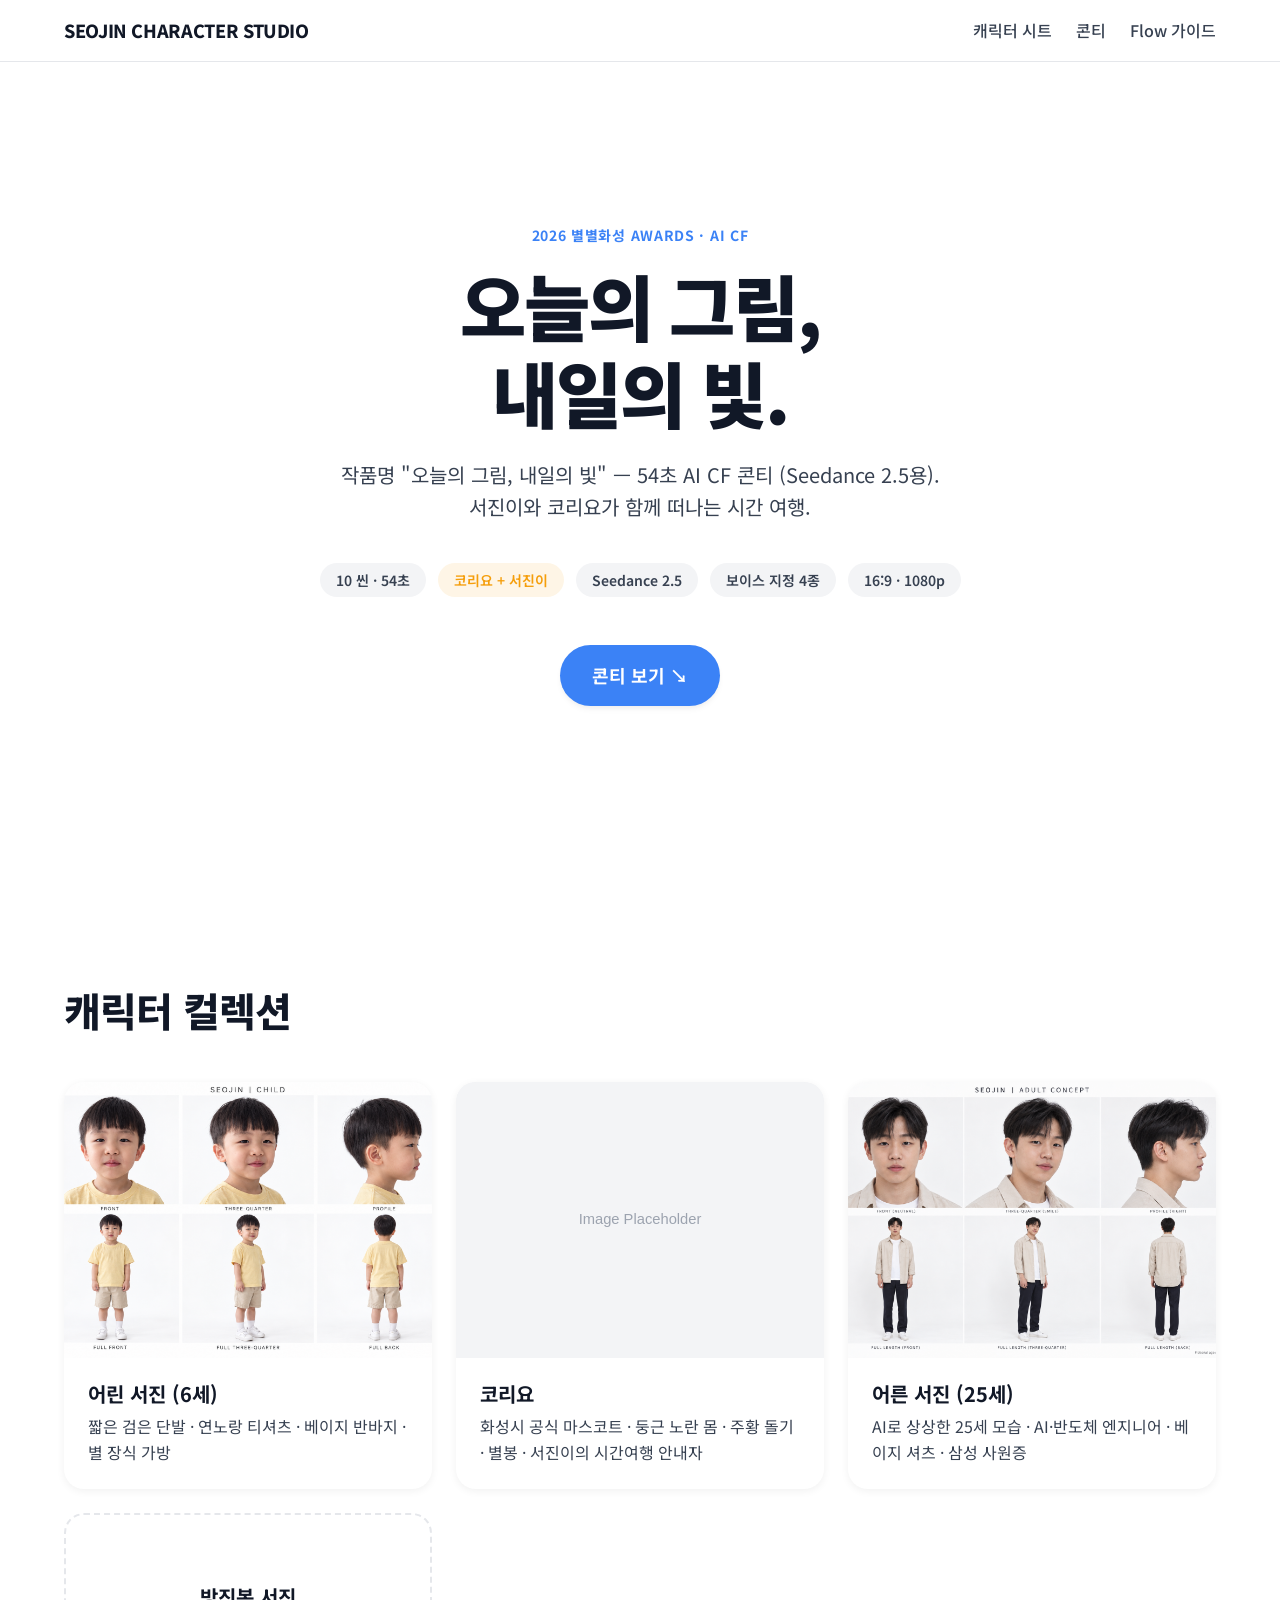
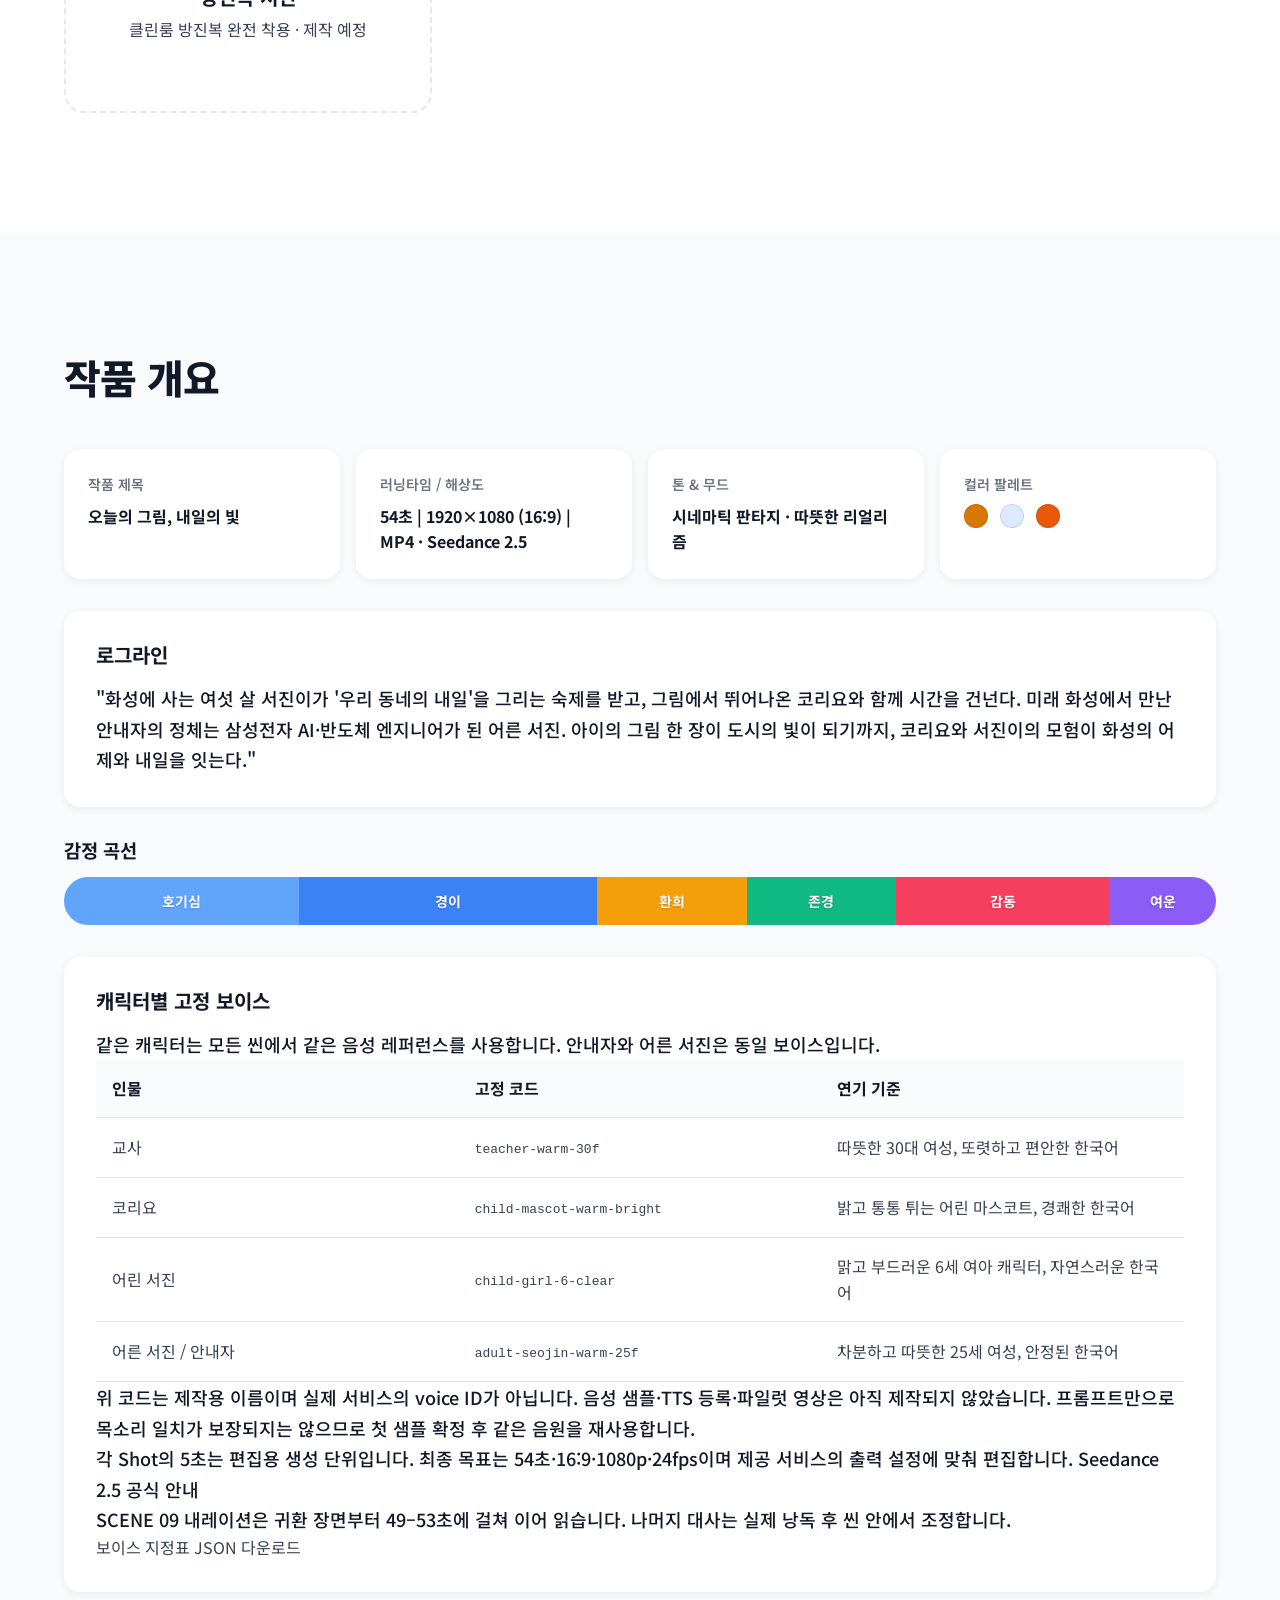
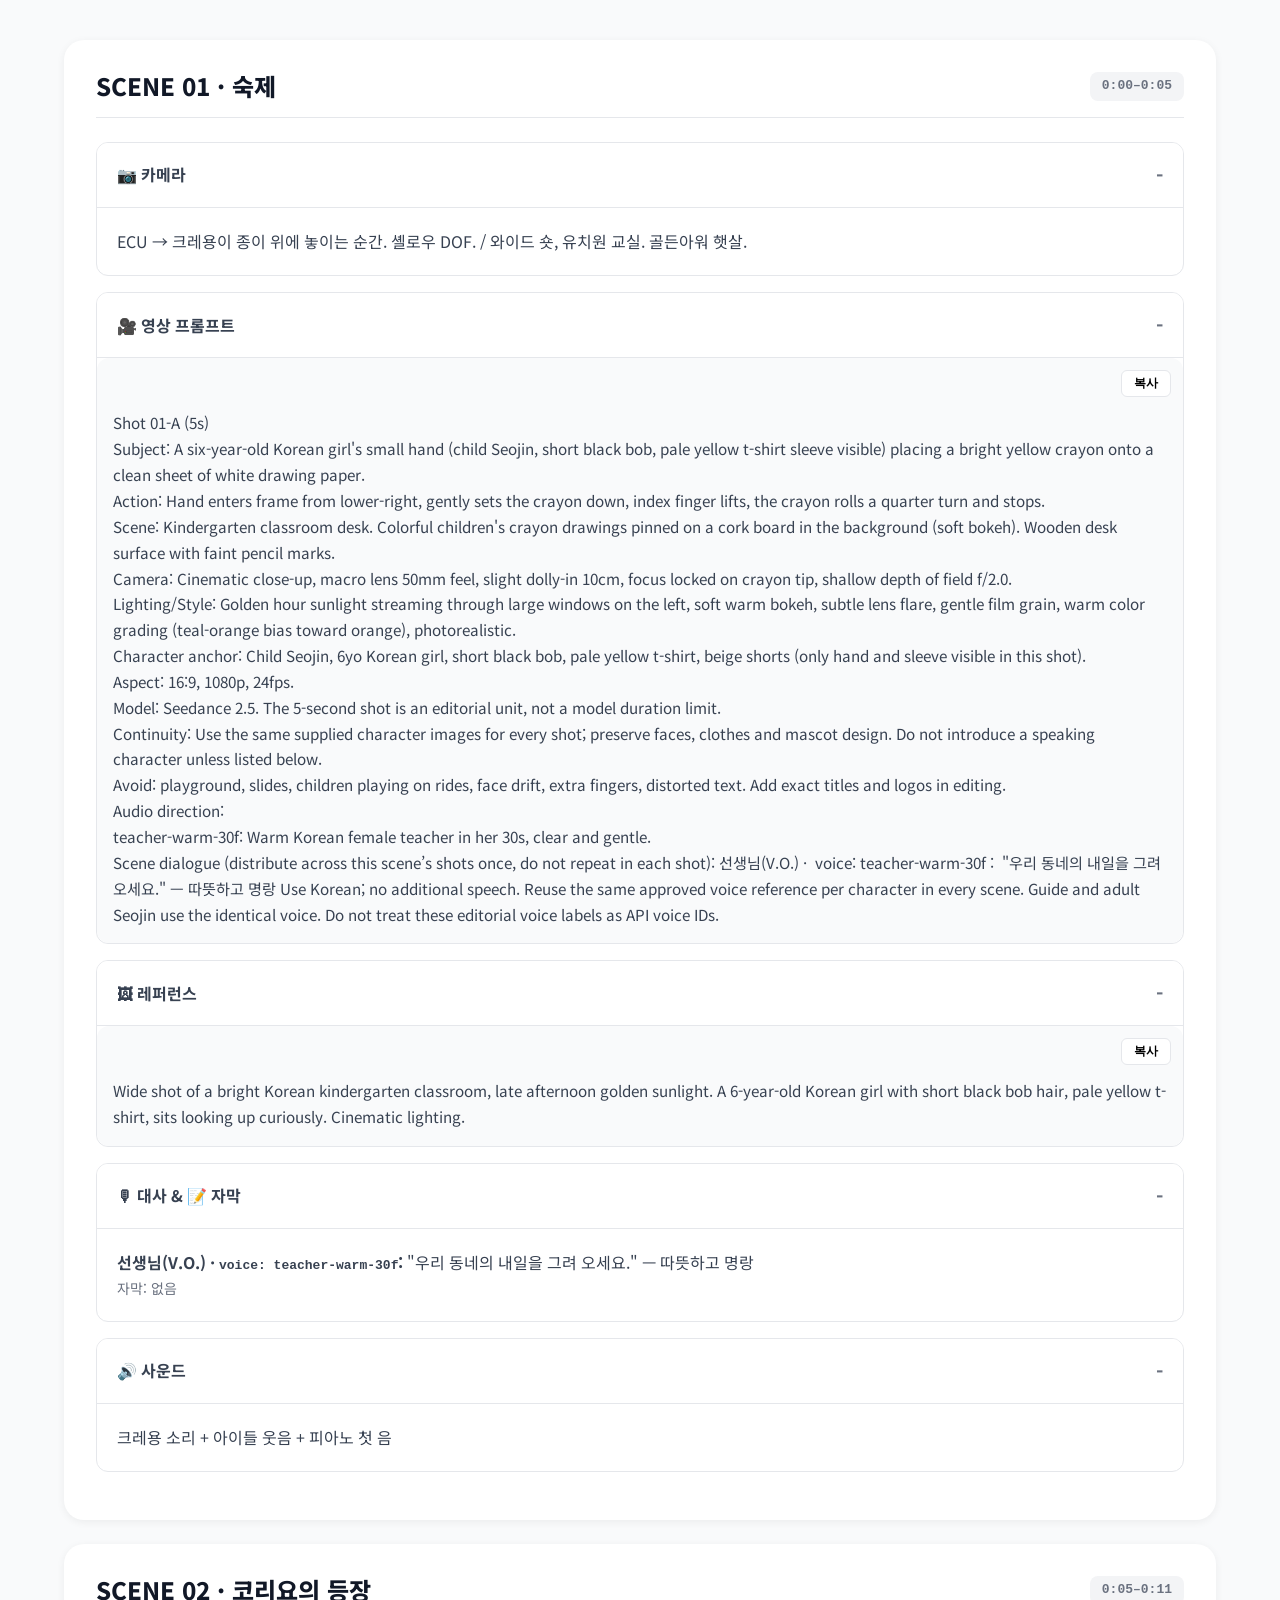
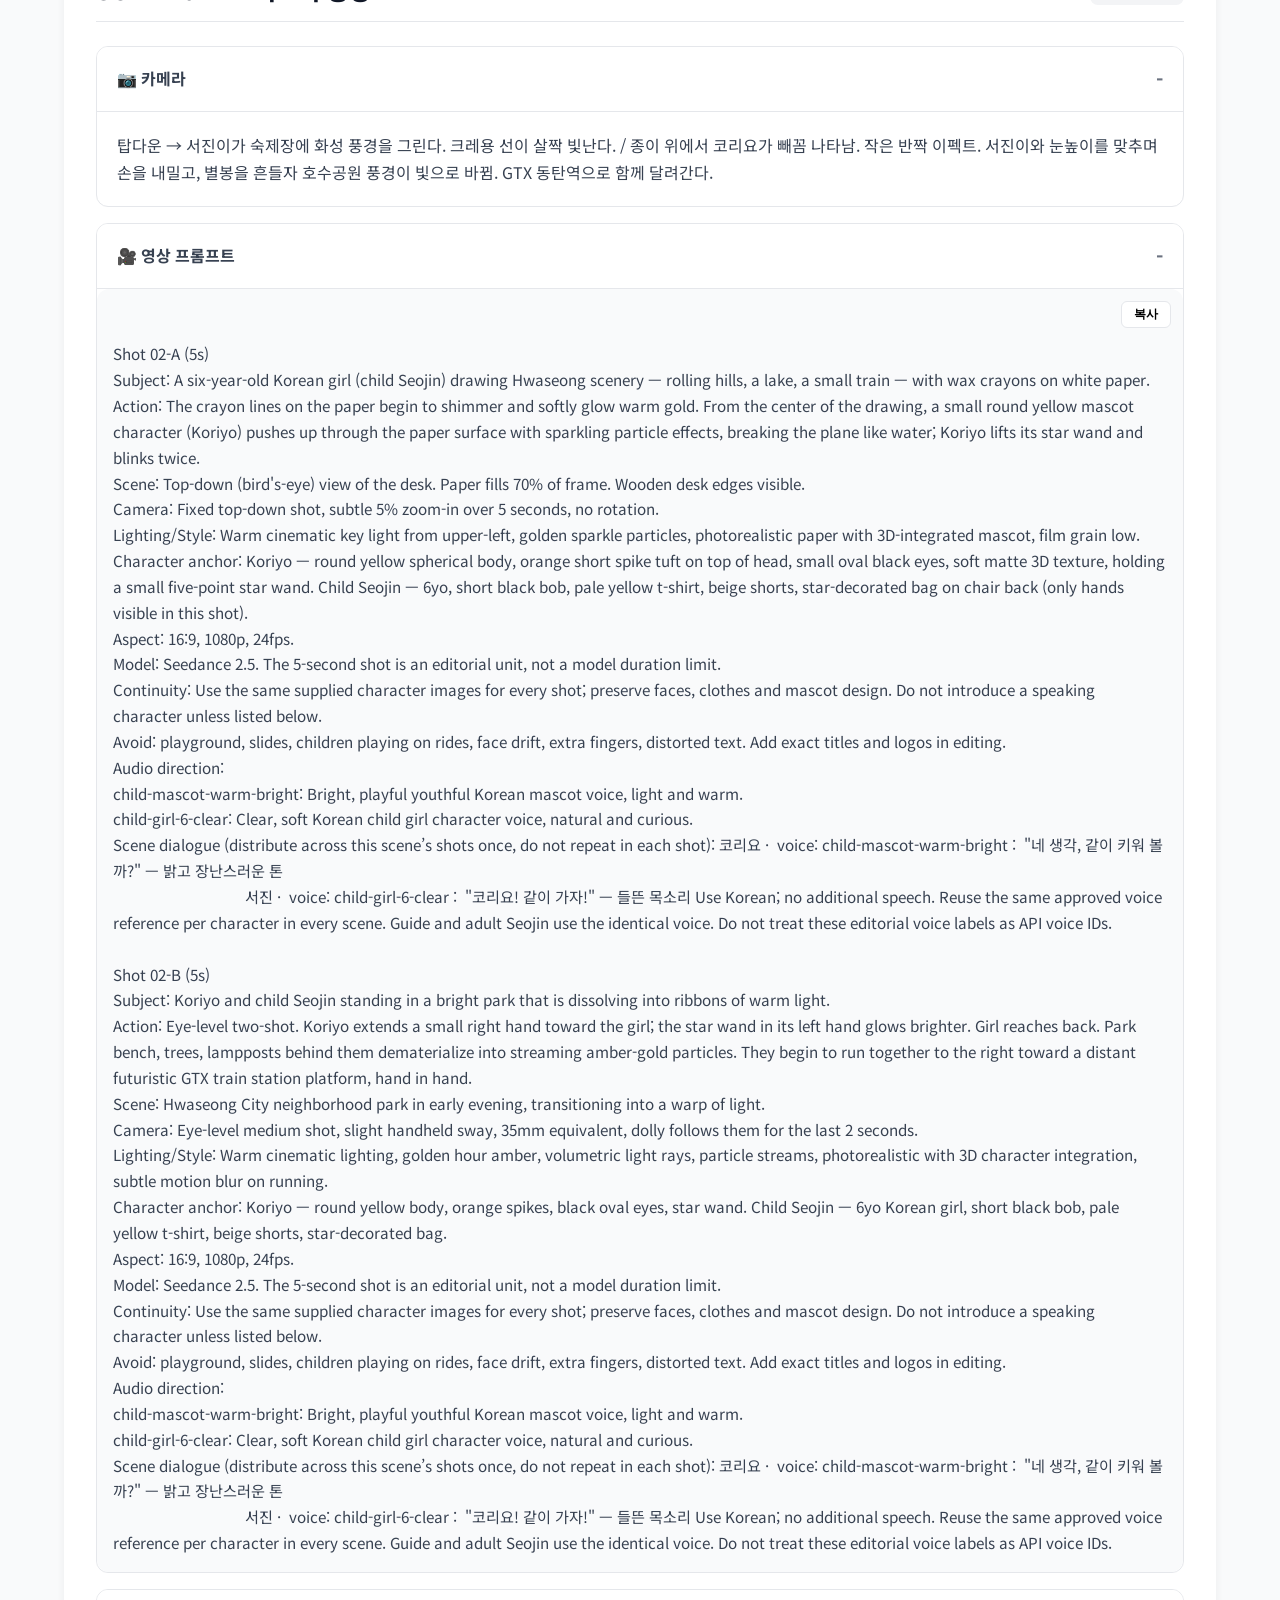
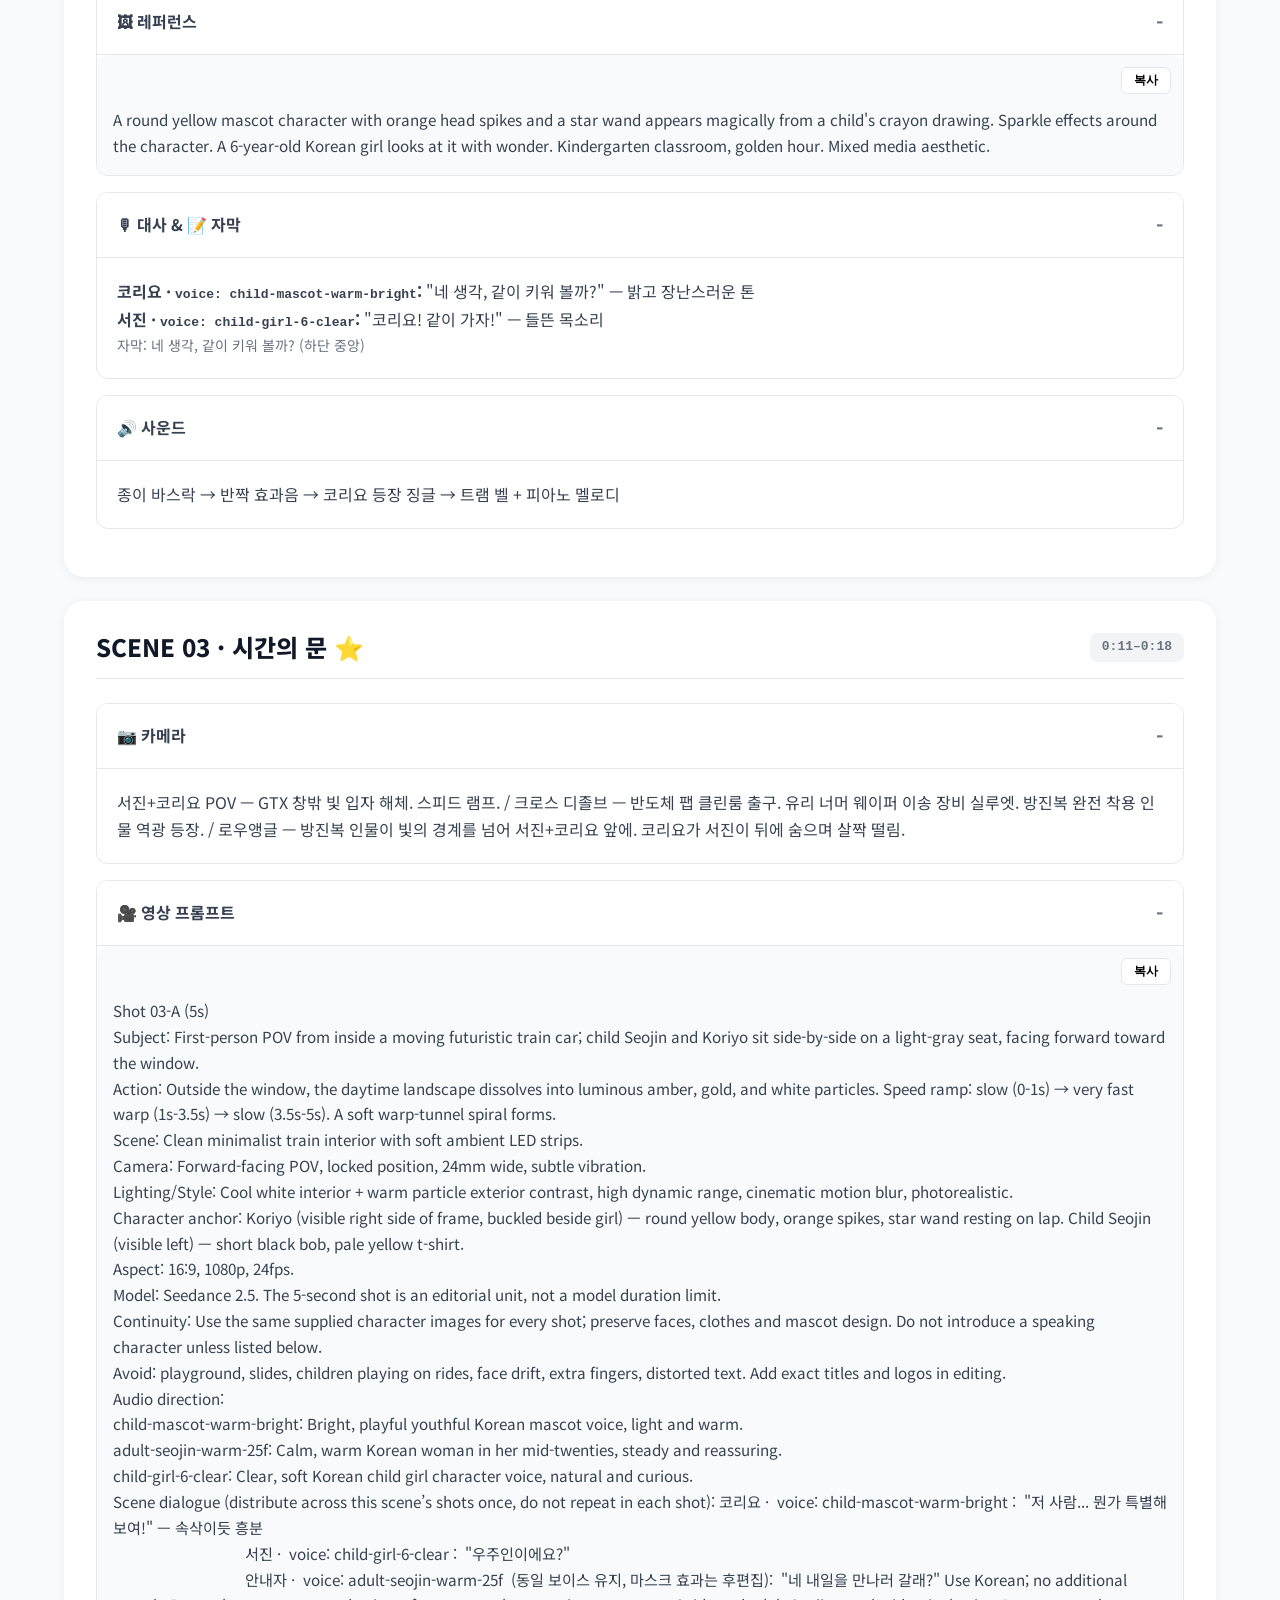
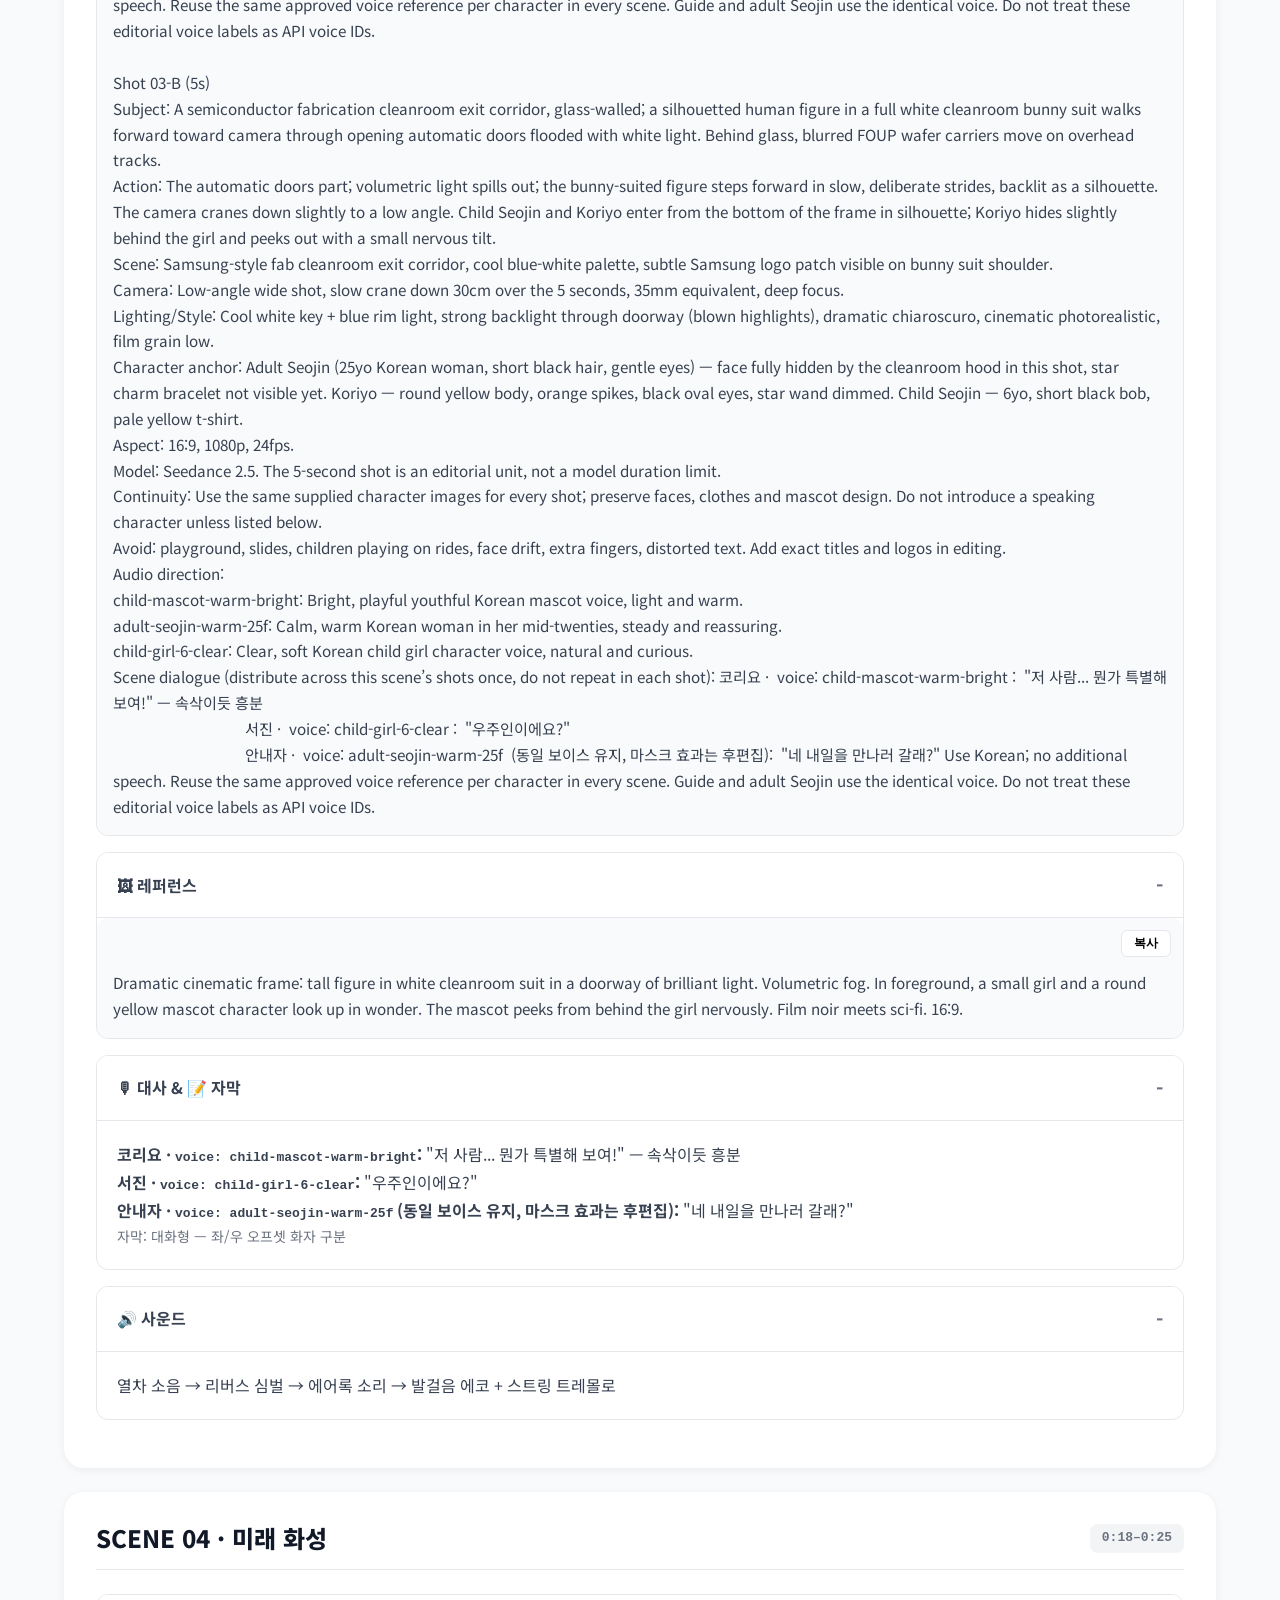
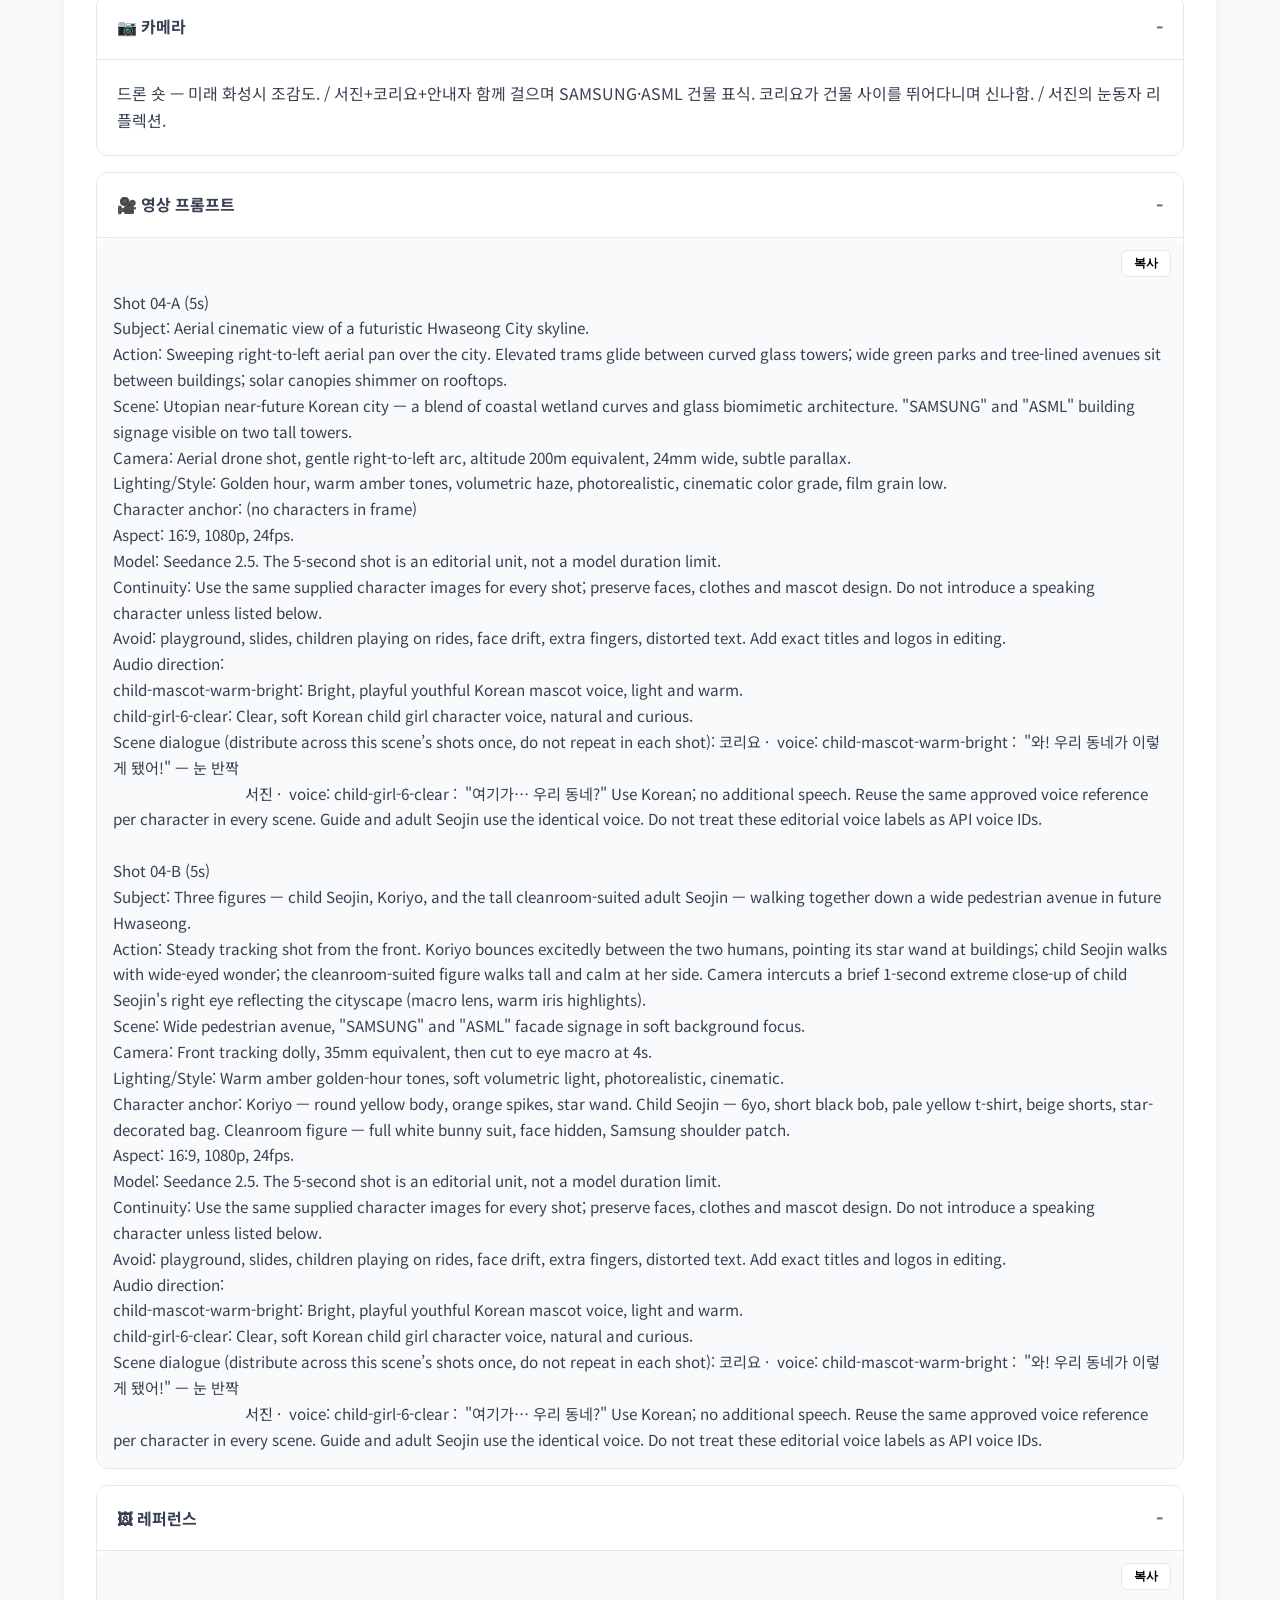
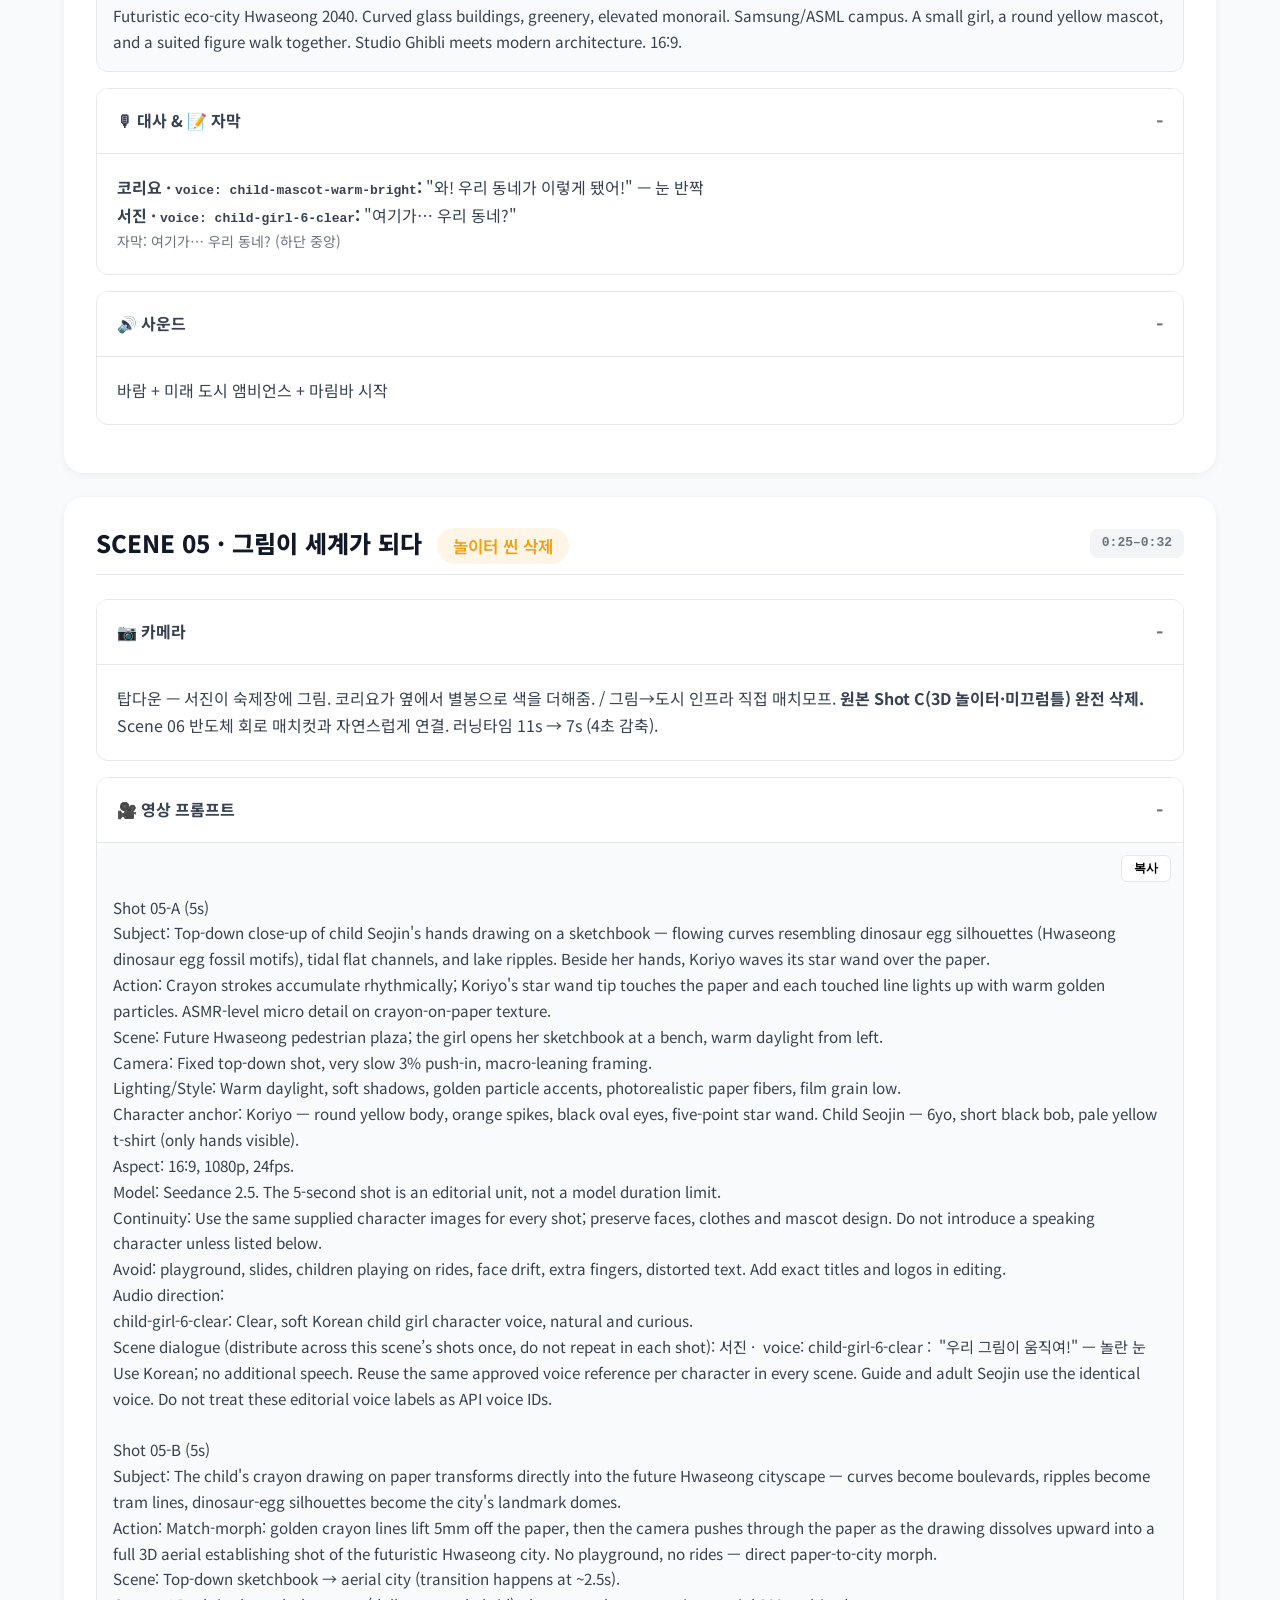
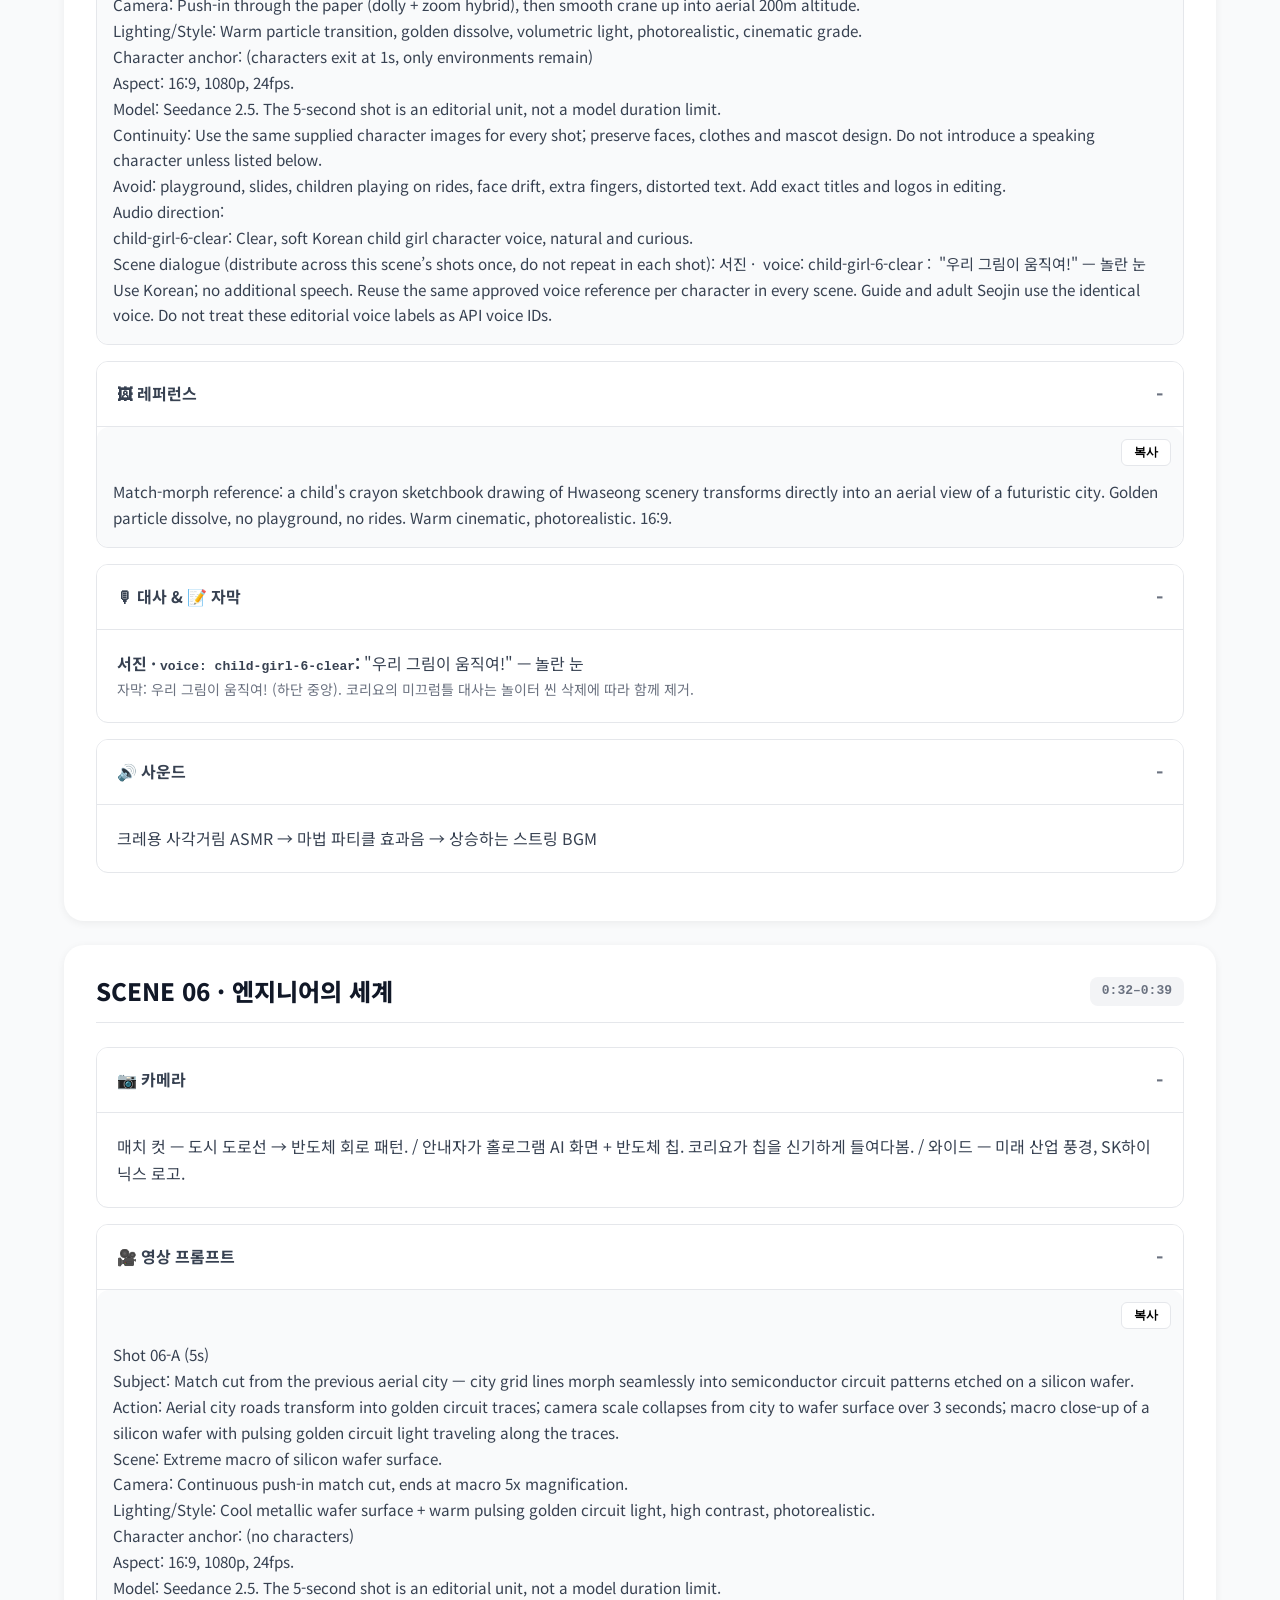
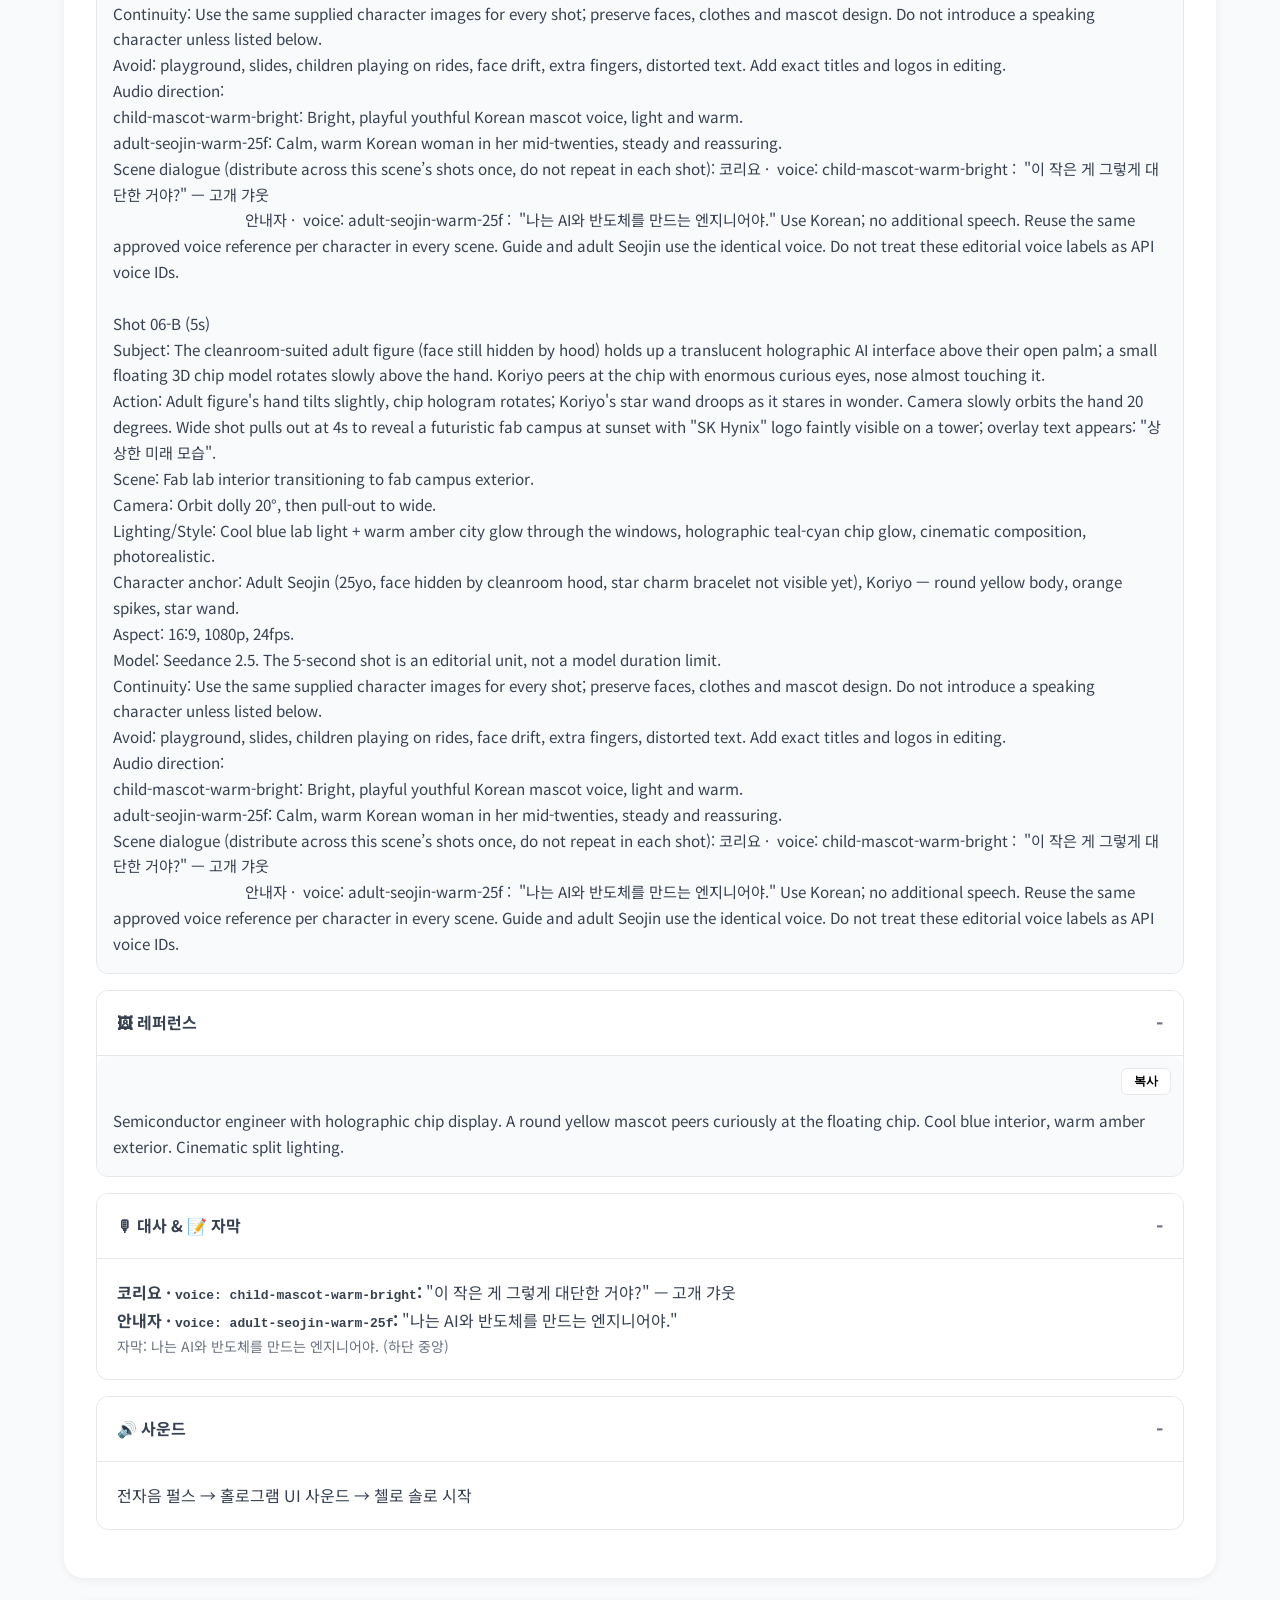
==== commit 4785e5e7: "Complete revised Seojin storyboard and fixed voice directions" ====
--- a/index.html
+++ b/index.html
@@ -26,12 +26,13 @@
             <div class="hero-content">
                 <span class="eyebrow">2026 별별화성 AWARDS · AI CF</span>
                 <h1 class="title">오늘의 그림,<br>내일의 빛.</h1>
-                <p class="subtitle">작품명 "오늘의 그림, 내일의 빛" — 58초 AI CF.<br>서진이와 코리요가 함께 떠나는 시간 여행.</p>
-                
+                <p class="subtitle">작품명 "오늘의 그림, 내일의 빛" — 54초 AI CF 콘티 (Seedance 2.5용).<br>서진이와 코리요가 함께 떠나는 시간 여행.</p>
+
                 <div class="badges">
-                    <span class="badge">10 씬 · 58초</span>
+                    <span class="badge">10 씬 · 54초</span>
                     <span class="badge badge-accent">코리요 + 서진이</span>
-                    <span class="badge">AI 영상 프롬프트</span>
+                    <span class="badge">Seedance 2.5</span>
+                    <span class="badge">보이스 지정 4종</span>
                     <span class="badge">16:9 · 1080p</span>
                 </div>
 
@@ -69,7 +70,7 @@
                         </div>
                         <div class="card-content">
                             <h3>어른 서진 (25세)</h3>
-                            <p>AI·반도체 엔지니어 · 베이지 셔츠 · 삼성 사원증</p>
+                            <p>AI로 상상한 25세 모습 · AI·반도체 엔지니어 · 베이지 셔츠 · 삼성 사원증</p>
                         </div>
                     </div>
 
@@ -94,7 +95,7 @@
                         </div>
                         <div class="meta-card">
                             <span class="meta-label">러닝타임 / 해상도</span>
-                            <span class="meta-value">58초 | 1920×1080 (16:9) | MP4</span>
+                            <span class="meta-value">54초 | 1920×1080 (16:9) | MP4 · Seedance 2.5</span>
                         </div>
                         <div class="meta-card">
                             <span class="meta-label">톤 & 무드</span>
@@ -120,47 +121,61 @@
                         <div class="emotion-bar">
                             <div class="emotion-segment" style="flex: 11" title="호기심(0–11)">호기심</div>
                             <div class="emotion-segment" style="flex: 14" title="경이(11–25)">경이</div>
-                            <div class="emotion-segment" style="flex: 11" title="환희(25–36)">환희</div>
-                            <div class="emotion-segment" style="flex: 7" title="존경(36–43)">존경</div>
-                            <div class="emotion-segment" style="flex: 10" title="감동(43–53)">감동</div>
-                            <div class="emotion-segment" style="flex: 5" title="여운(53–58)">여운</div>
+                            <div class="emotion-segment" style="flex: 7" title="환희(25–32)">환희</div>
+                            <div class="emotion-segment" style="flex: 7" title="존경(32–39)">존경</div>
+                            <div class="emotion-segment" style="flex: 10" title="감동(39–49)">감동</div>
+                            <div class="emotion-segment" style="flex: 5" title="여운(49–54)">여운</div>
                         </div>
                     </div>
                 </div>
 
-                <div class="scenes mt-12">
+                <div class="logline-card mt-8" id="voices"><h3>캐릭터별 고정 보이스</h3><p>같은 캐릭터는 모든 씬에서 같은 음성 레퍼런스를 사용합니다. 안내자와 어른 서진은 동일 보이스입니다.</p><table><thead><tr><th>인물</th><th>고정 코드</th><th>연기 기준</th></tr></thead><tbody><tr><td>교사</td><td><code>teacher-warm-30f</code></td><td>따뜻한 30대 여성, 또렷하고 편안한 한국어</td></tr><tr><td>코리요</td><td><code>child-mascot-warm-bright</code></td><td>밝고 통통 튀는 어린 마스코트, 경쾌한 한국어</td></tr><tr><td>어린 서진</td><td><code>child-girl-6-clear</code></td><td>맑고 부드러운 6세 여아 캐릭터, 자연스러운 한국어</td></tr><tr><td>어른 서진 / 안내자</td><td><code>adult-seojin-warm-25f</code></td><td>차분하고 따뜻한 25세 여성, 안정된 한국어</td></tr></tbody></table><p class="text-sm">위 코드는 제작용 이름이며 실제 서비스의 voice ID가 아닙니다. 음성 샘플·TTS 등록·파일럿 영상은 아직 제작되지 않았습니다. 프롬프트만으로 목소리 일치가 보장되지는 않으므로 첫 샘플 확정 후 같은 음원을 재사용합니다.</p><p class="text-sm">각 Shot의 5초는 편집용 생성 단위입니다. 최종 목표는 54초·16:9·1080p·24fps이며 제공 서비스의 출력 설정에 맞춰 편집합니다. <a href="https://seed.bytedance.com/en/seedance2_5">Seedance 2.5 공식 안내</a></p><p class="text-sm">SCENE 09 내레이션은 귀환 장면부터 49–53초에 걸쳐 이어 읽습니다. 나머지 대사는 실제 낭독 후 씬 안에서 조정합니다.</p><a href="VOICE_PRESETS_SEOJIN.json" download>보이스 지정표 JSON 다운로드</a></div>
+<div class="scenes mt-12">
                     <!-- SCENE 01 -->
                     <div class="card scene-card reveal">
                         <div class="scene-header">
                             <h3>SCENE 01 · 숙제</h3>
                             <span class="timecode">0:00–0:05</span>
                         </div>
-                        <details>
+                        <details open>
                             <summary>📷 카메라</summary>
                             <div class="details-content">ECU → 크레용이 종이 위에 놓이는 순간. 셸로우 DOF. / 와이드 숏, 유치원 교실. 골든아워 햇살.</div>
                         </details>
-                        <details>
-                            <summary>🎥 영상 프롬프트</summary>
-                            <div class="details-content code-block">
-                                <button class="copy-btn">복사</button>
-                                <pre>Cinematic close-up of a child's hand placing a yellow crayon on white paper in a kindergarten classroom. Golden hour sunlight streaming through large windows, lens flare. Shallow depth of field, bokeh background with colorful children's drawings on the wall. Camera: slight dolly in. Film grain, warm color grading. 16:9, photorealistic, 24fps.</pre>
-                            </div>
-                        </details>
-                        <details>
+                        <details open>
+                            <summary>🎥 영상 프롬프트</summary>
+                            <div class="details-content code-block">
+                                <button class="copy-btn">복사</button>
+                                <pre>Shot 01-A (5s)
+Subject: A six-year-old Korean girl&#x27;s small hand (child Seojin, short black bob, pale yellow t-shirt sleeve visible) placing a bright yellow crayon onto a clean sheet of white drawing paper.
+Action: Hand enters frame from lower-right, gently sets the crayon down, index finger lifts, the crayon rolls a quarter turn and stops.
+Scene: Kindergarten classroom desk. Colorful children&#x27;s crayon drawings pinned on a cork board in the background (soft bokeh). Wooden desk surface with faint pencil marks.
+Camera: Cinematic close-up, macro lens 50mm feel, slight dolly-in 10cm, focus locked on crayon tip, shallow depth of field f/2.0.
+Lighting/Style: Golden hour sunlight streaming through large windows on the left, soft warm bokeh, subtle lens flare, gentle film grain, warm color grading (teal-orange bias toward orange), photorealistic.
+Character anchor: Child Seojin, 6yo Korean girl, short black bob, pale yellow t-shirt, beige shorts (only hand and sleeve visible in this shot).
+Aspect: 16:9, 1080p, 24fps.
+Model: Seedance 2.5. The 5-second shot is an editorial unit, not a model duration limit.
+Continuity: Use the same supplied character images for every shot; preserve faces, clothes and mascot design. Do not introduce a speaking character unless listed below.
+Avoid: playground, slides, children playing on rides, face drift, extra fingers, distorted text. Add exact titles and logos in editing.
+Audio direction:
+teacher-warm-30f: Warm Korean female teacher in her 30s, clear and gentle.
+Scene dialogue (distribute across this scene’s shots once, do not repeat in each shot): 선생님(V.O.) ·  voice: teacher-warm-30f :  &quot;우리 동네의 내일을 그려 오세요.&quot; — 따뜻하고 명랑 Use Korean; no additional speech. Reuse the same approved voice reference per character in every scene. Guide and adult Seojin use the identical voice. Do not treat these editorial voice labels as API voice IDs.</pre>
+                            </div>
+                        </details>
+                        <details open>
                             <summary>🖼 레퍼런스</summary>
                             <div class="details-content code-block">
                                 <button class="copy-btn">복사</button>
                                 <pre>Wide shot of a bright Korean kindergarten classroom, late afternoon golden sunlight. A 6-year-old Korean girl with short black bob hair, pale yellow t-shirt, sits looking up curiously. Cinematic lighting.</pre>
                             </div>
                         </details>
-                        <details>
-                            <summary>🎙 대사 & 📝 자막</summary>
-                            <div class="details-content">
-                                <p><strong>선생님(V.O.):</strong> "우리 동네의 내일을 그려 오세요." — 따뜻하고 명랑</p>
+                        <details open>
+                            <summary>🎙 대사 & 📝 자막</summary>
+                            <div class="details-content">
+                                <p><strong>선생님(V.O.) · <code>voice: teacher-warm-30f</code>:</strong> "우리 동네의 내일을 그려 오세요." — 따뜻하고 명랑</p>
                                 <p class="text-sm text-gray">자막: 없음</p>
                             </div>
                         </details>
-                        <details>
+                        <details open>
                             <summary>🔊 사운드</summary>
                             <div class="details-content">크레용 소리 + 아이들 웃음 + 피아노 첫 음</div>
                         </details>
@@ -172,36 +187,65 @@
                             <h3>SCENE 02 · 코리요의 등장</h3>
                             <span class="timecode">0:05–0:11</span>
                         </div>
-                        <details>
+                        <details open>
                             <summary>📷 카메라</summary>
                             <div class="details-content">탑다운 → 서진이가 숙제장에 화성 풍경을 그린다. 크레용 선이 살짝 빛난다. / 종이 위에서 코리요가 빼꼼 나타남. 작은 반짝 이펙트. 서진이와 눈높이를 맞추며 손을 내밀고, 별봉을 흔들자 호수공원 풍경이 빛으로 바뀜. GTX 동탄역으로 함께 달려간다.</div>
                         </details>
-                        <details>
-                            <summary>🎥 영상 프롬프트</summary>
-                            <div class="details-content code-block">
-                                <button class="copy-btn">복사</button>
-                                <pre>[Shot A] Top-down shot of a child drawing Hwaseong scenery with crayons. The lines begin to softly glow golden. A small round yellow character (Koriyo — round yellow body, orange head spikes, small black oval eyes, soft 3D texture, carrying a star wand) pops up from the drawing, breaking through the paper surface with sparkle effects.
-
-[Shot B] Eye-level shot: Koriyo and the girl make eye contact. Koriyo extends a small hand. The star wand glows. The park scenery transforms into streams of warm light. They run together toward a futuristic GTX train station, hand in hand.
-16:9, warm cinematic lighting, photorealistic with 3D character integration.</pre>
-                            </div>
-                        </details>
-                        <details>
+                        <details open>
+                            <summary>🎥 영상 프롬프트</summary>
+                            <div class="details-content code-block">
+                                <button class="copy-btn">복사</button>
+                                <pre>Shot 02-A (5s)
+Subject: A six-year-old Korean girl (child Seojin) drawing Hwaseong scenery — rolling hills, a lake, a small train — with wax crayons on white paper.
+Action: The crayon lines on the paper begin to shimmer and softly glow warm gold. From the center of the drawing, a small round yellow mascot character (Koriyo) pushes up through the paper surface with sparkling particle effects, breaking the plane like water; Koriyo lifts its star wand and blinks twice.
+Scene: Top-down (bird&#x27;s-eye) view of the desk. Paper fills 70% of frame. Wooden desk edges visible.
+Camera: Fixed top-down shot, subtle 5% zoom-in over 5 seconds, no rotation.
+Lighting/Style: Warm cinematic key light from upper-left, golden sparkle particles, photorealistic paper with 3D-integrated mascot, film grain low.
+Character anchor: Koriyo — round yellow spherical body, orange short spike tuft on top of head, small oval black eyes, soft matte 3D texture, holding a small five-point star wand. Child Seojin — 6yo, short black bob, pale yellow t-shirt, beige shorts, star-decorated bag on chair back (only hands visible in this shot).
+Aspect: 16:9, 1080p, 24fps.
+Model: Seedance 2.5. The 5-second shot is an editorial unit, not a model duration limit.
+Continuity: Use the same supplied character images for every shot; preserve faces, clothes and mascot design. Do not introduce a speaking character unless listed below.
+Avoid: playground, slides, children playing on rides, face drift, extra fingers, distorted text. Add exact titles and logos in editing.
+Audio direction:
+child-mascot-warm-bright: Bright, playful youthful Korean mascot voice, light and warm.
+child-girl-6-clear: Clear, soft Korean child girl character voice, natural and curious.
+Scene dialogue (distribute across this scene’s shots once, do not repeat in each shot): 코리요 ·  voice: child-mascot-warm-bright :  &quot;네 생각, 같이 키워 볼까?&quot; — 밝고 장난스러운 톤
+                                 서진 ·  voice: child-girl-6-clear :  &quot;코리요! 같이 가자!&quot; — 들뜬 목소리 Use Korean; no additional speech. Reuse the same approved voice reference per character in every scene. Guide and adult Seojin use the identical voice. Do not treat these editorial voice labels as API voice IDs.
+
+Shot 02-B (5s)
+Subject: Koriyo and child Seojin standing in a bright park that is dissolving into ribbons of warm light.
+Action: Eye-level two-shot. Koriyo extends a small right hand toward the girl; the star wand in its left hand glows brighter. Girl reaches back. Park bench, trees, lampposts behind them dematerialize into streaming amber-gold particles. They begin to run together to the right toward a distant futuristic GTX train station platform, hand in hand.
+Scene: Hwaseong City neighborhood park in early evening, transitioning into a warp of light.
+Camera: Eye-level medium shot, slight handheld sway, 35mm equivalent, dolly follows them for the last 2 seconds.
+Lighting/Style: Warm cinematic lighting, golden hour amber, volumetric light rays, particle streams, photorealistic with 3D character integration, subtle motion blur on running.
+Character anchor: Koriyo — round yellow body, orange spikes, black oval eyes, star wand. Child Seojin — 6yo Korean girl, short black bob, pale yellow t-shirt, beige shorts, star-decorated bag.
+Aspect: 16:9, 1080p, 24fps.
+Model: Seedance 2.5. The 5-second shot is an editorial unit, not a model duration limit.
+Continuity: Use the same supplied character images for every shot; preserve faces, clothes and mascot design. Do not introduce a speaking character unless listed below.
+Avoid: playground, slides, children playing on rides, face drift, extra fingers, distorted text. Add exact titles and logos in editing.
+Audio direction:
+child-mascot-warm-bright: Bright, playful youthful Korean mascot voice, light and warm.
+child-girl-6-clear: Clear, soft Korean child girl character voice, natural and curious.
+Scene dialogue (distribute across this scene’s shots once, do not repeat in each shot): 코리요 ·  voice: child-mascot-warm-bright :  &quot;네 생각, 같이 키워 볼까?&quot; — 밝고 장난스러운 톤
+                                 서진 ·  voice: child-girl-6-clear :  &quot;코리요! 같이 가자!&quot; — 들뜬 목소리 Use Korean; no additional speech. Reuse the same approved voice reference per character in every scene. Guide and adult Seojin use the identical voice. Do not treat these editorial voice labels as API voice IDs.</pre>
+                            </div>
+                        </details>
+                        <details open>
                             <summary>🖼 레퍼런스</summary>
                             <div class="details-content code-block">
                                 <button class="copy-btn">복사</button>
                                 <pre>A round yellow mascot character with orange head spikes and a star wand appears magically from a child's crayon drawing. Sparkle effects around the character. A 6-year-old Korean girl looks at it with wonder. Kindergarten classroom, golden hour. Mixed media aesthetic.</pre>
                             </div>
                         </details>
-                        <details>
-                            <summary>🎙 대사 & 📝 자막</summary>
-                            <div class="details-content">
-                                <p><strong>코리요:</strong> "네 생각, 같이 키워 볼까?" — 밝고 장난스러운 톤<br>
-                                <strong>서진:</strong> "코리요! 같이 가자!" — 들뜬 목소리</p>
+                        <details open>
+                            <summary>🎙 대사 & 📝 자막</summary>
+                            <div class="details-content">
+                                <p><strong>코리요 · <code>voice: child-mascot-warm-bright</code>:</strong> "네 생각, 같이 키워 볼까?" — 밝고 장난스러운 톤<br>
+                                <strong>서진 · <code>voice: child-girl-6-clear</code>:</strong> "코리요! 같이 가자!" — 들뜬 목소리</p>
                                 <p class="text-sm text-gray">자막: 네 생각, 같이 키워 볼까? (하단 중앙)</p>
                             </div>
                         </details>
-                        <details>
+                        <details open>
                             <summary>🔊 사운드</summary>
                             <div class="details-content">종이 바스락 → 반짝 효과음 → 코리요 등장 징글 → 트램 벨 + 피아노 멜로디</div>
                         </details>
@@ -213,38 +257,70 @@
                             <h3>SCENE 03 · 시간의 문 ⭐</h3>
                             <span class="timecode">0:11–0:18</span>
                         </div>
-                        <details>
+                        <details open>
                             <summary>📷 카메라</summary>
                             <div class="details-content">서진+코리요 POV — GTX 창밖 빛 입자 해체. 스피드 램프. / 크로스 디졸브 — 반도체 팹 클린룸 출구. 유리 너머 웨이퍼 이송 장비 실루엣. 방진복 완전 착용 인물 역광 등장. / 로우앵글 — 방진복 인물이 빛의 경계를 넘어 서진+코리요 앞에. 코리요가 서진이 뒤에 숨으며 살짝 떨림.</div>
                         </details>
-                        <details>
-                            <summary>🎥 영상 프롬프트</summary>
-                            <div class="details-content code-block">
-                                <button class="copy-btn">복사</button>
-                                <pre>[Shot A] First-person POV from inside a train. A child and a round yellow mascot character sit together. The landscape dissolves into luminous particles — amber, gold, white. Speed ramp: slow → fast → slow. Warp tunnel effect.
-
-[Shot B] Semiconductor fab cleanroom exit corridor. Glass walls show blurred FOUP carriers. Door opens — bright white light. A figure in full cleanroom bunny suit walks forward in silhouette, backlit. Samsung logo on suit. Mysterious, cool blue-white palette.
-
-[Shot C] Low-angle: the cleanroom figure steps through volumetric light. A small girl and a round yellow character look up. Koriyo hides slightly behind the girl, peeking out nervously. Two silhouettes + one small character framed together. Face hidden. Dramatic chiaroscuro.</pre>
-                            </div>
-                        </details>
-                        <details>
+                        <details open>
+                            <summary>🎥 영상 프롬프트</summary>
+                            <div class="details-content code-block">
+                                <button class="copy-btn">복사</button>
+                                <pre>Shot 03-A (5s)
+Subject: First-person POV from inside a moving futuristic train car; child Seojin and Koriyo sit side-by-side on a light-gray seat, facing forward toward the window.
+Action: Outside the window, the daytime landscape dissolves into luminous amber, gold, and white particles. Speed ramp: slow (0-1s) → very fast warp (1s-3.5s) → slow (3.5s-5s). A soft warp-tunnel spiral forms.
+Scene: Clean minimalist train interior with soft ambient LED strips.
+Camera: Forward-facing POV, locked position, 24mm wide, subtle vibration.
+Lighting/Style: Cool white interior + warm particle exterior contrast, high dynamic range, cinematic motion blur, photorealistic.
+Character anchor: Koriyo (visible right side of frame, buckled beside girl) — round yellow body, orange spikes, star wand resting on lap. Child Seojin (visible left) — short black bob, pale yellow t-shirt.
+Aspect: 16:9, 1080p, 24fps.
+Model: Seedance 2.5. The 5-second shot is an editorial unit, not a model duration limit.
+Continuity: Use the same supplied character images for every shot; preserve faces, clothes and mascot design. Do not introduce a speaking character unless listed below.
+Avoid: playground, slides, children playing on rides, face drift, extra fingers, distorted text. Add exact titles and logos in editing.
+Audio direction:
+child-mascot-warm-bright: Bright, playful youthful Korean mascot voice, light and warm.
+adult-seojin-warm-25f: Calm, warm Korean woman in her mid-twenties, steady and reassuring.
+child-girl-6-clear: Clear, soft Korean child girl character voice, natural and curious.
+Scene dialogue (distribute across this scene’s shots once, do not repeat in each shot): 코리요 ·  voice: child-mascot-warm-bright :  &quot;저 사람... 뭔가 특별해 보여!&quot; — 속삭이듯 흥분
+                                 서진 ·  voice: child-girl-6-clear :  &quot;우주인이에요?&quot;
+                                 안내자 ·  voice: adult-seojin-warm-25f  (동일 보이스 유지, 마스크 효과는 후편집):  &quot;네 내일을 만나러 갈래?&quot; Use Korean; no additional speech. Reuse the same approved voice reference per character in every scene. Guide and adult Seojin use the identical voice. Do not treat these editorial voice labels as API voice IDs.
+
+Shot 03-B (5s)
+Subject: A semiconductor fabrication cleanroom exit corridor, glass-walled; a silhouetted human figure in a full white cleanroom bunny suit walks forward toward camera through opening automatic doors flooded with white light. Behind glass, blurred FOUP wafer carriers move on overhead tracks.
+Action: The automatic doors part; volumetric light spills out; the bunny-suited figure steps forward in slow, deliberate strides, backlit as a silhouette. The camera cranes down slightly to a low angle. Child Seojin and Koriyo enter from the bottom of the frame in silhouette; Koriyo hides slightly behind the girl and peeks out with a small nervous tilt.
+Scene: Samsung-style fab cleanroom exit corridor, cool blue-white palette, subtle Samsung logo patch visible on bunny suit shoulder.
+Camera: Low-angle wide shot, slow crane down 30cm over the 5 seconds, 35mm equivalent, deep focus.
+Lighting/Style: Cool white key + blue rim light, strong backlight through doorway (blown highlights), dramatic chiaroscuro, cinematic photorealistic, film grain low.
+Character anchor: Adult Seojin (25yo Korean woman, short black hair, gentle eyes) — face fully hidden by the cleanroom hood in this shot, star charm bracelet not visible yet. Koriyo — round yellow body, orange spikes, black oval eyes, star wand dimmed. Child Seojin — 6yo, short black bob, pale yellow t-shirt.
+Aspect: 16:9, 1080p, 24fps.
+Model: Seedance 2.5. The 5-second shot is an editorial unit, not a model duration limit.
+Continuity: Use the same supplied character images for every shot; preserve faces, clothes and mascot design. Do not introduce a speaking character unless listed below.
+Avoid: playground, slides, children playing on rides, face drift, extra fingers, distorted text. Add exact titles and logos in editing.
+Audio direction:
+child-mascot-warm-bright: Bright, playful youthful Korean mascot voice, light and warm.
+adult-seojin-warm-25f: Calm, warm Korean woman in her mid-twenties, steady and reassuring.
+child-girl-6-clear: Clear, soft Korean child girl character voice, natural and curious.
+Scene dialogue (distribute across this scene’s shots once, do not repeat in each shot): 코리요 ·  voice: child-mascot-warm-bright :  &quot;저 사람... 뭔가 특별해 보여!&quot; — 속삭이듯 흥분
+                                 서진 ·  voice: child-girl-6-clear :  &quot;우주인이에요?&quot;
+                                 안내자 ·  voice: adult-seojin-warm-25f  (동일 보이스 유지, 마스크 효과는 후편집):  &quot;네 내일을 만나러 갈래?&quot; Use Korean; no additional speech. Reuse the same approved voice reference per character in every scene. Guide and adult Seojin use the identical voice. Do not treat these editorial voice labels as API voice IDs.</pre>
+                            </div>
+                        </details>
+                        <details open>
                             <summary>🖼 레퍼런스</summary>
                             <div class="details-content code-block">
                                 <button class="copy-btn">복사</button>
                                 <pre>Dramatic cinematic frame: tall figure in white cleanroom suit in a doorway of brilliant light. Volumetric fog. In foreground, a small girl and a round yellow mascot character look up in wonder. The mascot peeks from behind the girl nervously. Film noir meets sci-fi. 16:9.</pre>
                             </div>
                         </details>
-                        <details>
-                            <summary>🎙 대사 & 📝 자막</summary>
-                            <div class="details-content">
-                                <p><strong>코리요:</strong> "저 사람... 뭔가 특별해 보여!" — 속삭이듯 흥분<br>
-                                <strong>서진:</strong> "우주인이에요?"<br>
-                                <strong>안내자:</strong> "네 내일을 만나러 갈래?"</p>
+                        <details open>
+                            <summary>🎙 대사 & 📝 자막</summary>
+                            <div class="details-content">
+                                <p><strong>코리요 · <code>voice: child-mascot-warm-bright</code>:</strong> "저 사람... 뭔가 특별해 보여!" — 속삭이듯 흥분<br>
+                                <strong>서진 · <code>voice: child-girl-6-clear</code>:</strong> "우주인이에요?"<br>
+                                <strong>안내자 · <code>voice: adult-seojin-warm-25f</code> (동일 보이스 유지, 마스크 효과는 후편집):</strong> "네 내일을 만나러 갈래?"</p>
                                 <p class="text-sm text-gray">자막: 대화형 — 좌/우 오프셋 화자 구분</p>
                             </div>
                         </details>
-                        <details>
+                        <details open>
                             <summary>🔊 사운드</summary>
                             <div class="details-content">열차 소음 → 리버스 심벌 → 에어록 소리 → 발걸음 에코 + 스트링 트레몰로</div>
                         </details>
@@ -256,121 +332,200 @@
                             <h3>SCENE 04 · 미래 화성</h3>
                             <span class="timecode">0:18–0:25</span>
                         </div>
-                        <details>
+                        <details open>
                             <summary>📷 카메라</summary>
                             <div class="details-content">드론 숏 — 미래 화성시 조감도. / 서진+코리요+안내자 함께 걸으며 SAMSUNG·ASML 건물 표식. 코리요가 건물 사이를 뛰어다니며 신나함. / 서진의 눈동자 리플렉션.</div>
                         </details>
-                        <details>
-                            <summary>🎥 영상 프롬프트</summary>
-                            <div class="details-content code-block">
-                                <button class="copy-btn">복사</button>
-                                <pre>[Shot A] Sweeping aerial shot of futuristic Hwaseong City. Green parks, curved glass buildings, elevated tram. Golden hour, utopian aesthetic.
-
-[Shot B] Three figures walk together — a small girl, a round yellow mascot bouncing excitedly between buildings, and a tall cleanroom-suited figure. "SAMSUNG" and "ASML" signage on facades. Koriyo points excitedly at everything. Warm amber tones.
-
-[Shot C] Extreme close-up of child's eye reflecting the futuristic cityscape. Macro lens, warm golden iris highlights.</pre>
-                            </div>
-                        </details>
-                        <details>
+                        <details open>
+                            <summary>🎥 영상 프롬프트</summary>
+                            <div class="details-content code-block">
+                                <button class="copy-btn">복사</button>
+                                <pre>Shot 04-A (5s)
+Subject: Aerial cinematic view of a futuristic Hwaseong City skyline.
+Action: Sweeping right-to-left aerial pan over the city. Elevated trams glide between curved glass towers; wide green parks and tree-lined avenues sit between buildings; solar canopies shimmer on rooftops.
+Scene: Utopian near-future Korean city — a blend of coastal wetland curves and glass biomimetic architecture. &quot;SAMSUNG&quot; and &quot;ASML&quot; building signage visible on two tall towers.
+Camera: Aerial drone shot, gentle right-to-left arc, altitude 200m equivalent, 24mm wide, subtle parallax.
+Lighting/Style: Golden hour, warm amber tones, volumetric haze, photorealistic, cinematic color grade, film grain low.
+Character anchor: (no characters in frame)
+Aspect: 16:9, 1080p, 24fps.
+Model: Seedance 2.5. The 5-second shot is an editorial unit, not a model duration limit.
+Continuity: Use the same supplied character images for every shot; preserve faces, clothes and mascot design. Do not introduce a speaking character unless listed below.
+Avoid: playground, slides, children playing on rides, face drift, extra fingers, distorted text. Add exact titles and logos in editing.
+Audio direction:
+child-mascot-warm-bright: Bright, playful youthful Korean mascot voice, light and warm.
+child-girl-6-clear: Clear, soft Korean child girl character voice, natural and curious.
+Scene dialogue (distribute across this scene’s shots once, do not repeat in each shot): 코리요 ·  voice: child-mascot-warm-bright :  &quot;와! 우리 동네가 이렇게 됐어!&quot; — 눈 반짝
+                                 서진 ·  voice: child-girl-6-clear :  &quot;여기가… 우리 동네?&quot; Use Korean; no additional speech. Reuse the same approved voice reference per character in every scene. Guide and adult Seojin use the identical voice. Do not treat these editorial voice labels as API voice IDs.
+
+Shot 04-B (5s)
+Subject: Three figures — child Seojin, Koriyo, and the tall cleanroom-suited adult Seojin — walking together down a wide pedestrian avenue in future Hwaseong.
+Action: Steady tracking shot from the front. Koriyo bounces excitedly between the two humans, pointing its star wand at buildings; child Seojin walks with wide-eyed wonder; the cleanroom-suited figure walks tall and calm at her side. Camera intercuts a brief 1-second extreme close-up of child Seojin&#x27;s right eye reflecting the cityscape (macro lens, warm iris highlights).
+Scene: Wide pedestrian avenue, &quot;SAMSUNG&quot; and &quot;ASML&quot; facade signage in soft background focus.
+Camera: Front tracking dolly, 35mm equivalent, then cut to eye macro at 4s.
+Lighting/Style: Warm amber golden-hour tones, soft volumetric light, photorealistic, cinematic.
+Character anchor: Koriyo — round yellow body, orange spikes, star wand. Child Seojin — 6yo, short black bob, pale yellow t-shirt, beige shorts, star-decorated bag. Cleanroom figure — full white bunny suit, face hidden, Samsung shoulder patch.
+Aspect: 16:9, 1080p, 24fps.
+Model: Seedance 2.5. The 5-second shot is an editorial unit, not a model duration limit.
+Continuity: Use the same supplied character images for every shot; preserve faces, clothes and mascot design. Do not introduce a speaking character unless listed below.
+Avoid: playground, slides, children playing on rides, face drift, extra fingers, distorted text. Add exact titles and logos in editing.
+Audio direction:
+child-mascot-warm-bright: Bright, playful youthful Korean mascot voice, light and warm.
+child-girl-6-clear: Clear, soft Korean child girl character voice, natural and curious.
+Scene dialogue (distribute across this scene’s shots once, do not repeat in each shot): 코리요 ·  voice: child-mascot-warm-bright :  &quot;와! 우리 동네가 이렇게 됐어!&quot; — 눈 반짝
+                                 서진 ·  voice: child-girl-6-clear :  &quot;여기가… 우리 동네?&quot; Use Korean; no additional speech. Reuse the same approved voice reference per character in every scene. Guide and adult Seojin use the identical voice. Do not treat these editorial voice labels as API voice IDs.</pre>
+                            </div>
+                        </details>
+                        <details open>
                             <summary>🖼 레퍼런스</summary>
                             <div class="details-content code-block">
                                 <button class="copy-btn">복사</button>
                                 <pre>Futuristic eco-city Hwaseong 2040. Curved glass buildings, greenery, elevated monorail. Samsung/ASML campus. A small girl, a round yellow mascot, and a suited figure walk together. Studio Ghibli meets modern architecture. 16:9.</pre>
                             </div>
                         </details>
-                        <details>
-                            <summary>🎙 대사 & 📝 자막</summary>
-                            <div class="details-content">
-                                <p><strong>코리요:</strong> "와! 우리 동네가 이렇게 됐어!" — 눈 반짝<br>
-                                <strong>서진:</strong> "여기가… 우리 동네?"</p>
+                        <details open>
+                            <summary>🎙 대사 & 📝 자막</summary>
+                            <div class="details-content">
+                                <p><strong>코리요 · <code>voice: child-mascot-warm-bright</code>:</strong> "와! 우리 동네가 이렇게 됐어!" — 눈 반짝<br>
+                                <strong>서진 · <code>voice: child-girl-6-clear</code>:</strong> "여기가… 우리 동네?"</p>
                                 <p class="text-sm text-gray">자막: 여기가… 우리 동네? (하단 중앙)</p>
                             </div>
                         </details>
-                        <details>
+                        <details open>
                             <summary>🔊 사운드</summary>
                             <div class="details-content">바람 + 미래 도시 앰비언스 + 마림바 시작</div>
                         </details>
                     </div>
 
-                    <!-- SCENE 05 -->
-                    <div class="card scene-card reveal">
-                        <div class="scene-header">
-                            <h3>SCENE 05 · 그림이 세계가 되다</h3>
-                            <span class="timecode">0:25–0:36</span>
-                        </div>
-                        <details>
-                            <summary>📷 카메라</summary>
-                            <div class="details-content">탑다운 — 서진이 숙제장에 그림. 코리요가 옆에서 별봉으로 색을 더해줌. / 세계 아이들이 그림 보태기. / 풀 CG — 그림이 3D 놀이터로 변환. 코리요가 미끄럼틀 시범을 보이다 멈칫하고 서진이가 웃음.</div>
-                        </details>
-                        <details>
-                            <summary>🎥 영상 프롬프트</summary>
-                            <div class="details-content code-block">
-                                <button class="copy-btn">복사</button>
-                                <pre>[Shot A] Top-down: child draws on sketchbook — dinosaur egg curves, tidal flat channels, lake ripples. Next to her, a round yellow mascot waves its star wand, adding glowing golden accents to the drawings. ASMR detail.
-
-[Shot B] Montage: children from diverse countries add drawings. Match cuts between hands.
-
-[Shot C] Crayon lines glow and lift into 3D structures — a magical playground. Koriyo slides down a dinosaur-egg slide, wobbles and stops mid-slide with a surprised expression. The girl laughs. Volumetric lighting, particles, warm atmosphere.</pre>
-                            </div>
-                        </details>
-                        <details>
+                    <!-- SCENE 05 · ★ 놀이터 씬 삭제 반영 -->
+                    <div class="card scene-card reveal">
+                        <div class="scene-header">
+                            <h3>SCENE 05 · 그림이 세계가 되다 <span class="badge badge-accent" style="margin-left:8px;font-size:0.7em;">놀이터 씬 삭제</span></h3>
+                            <span class="timecode">0:25–0:32</span>
+                        </div>
+                        <details open>
+                            <summary>📷 카메라</summary>
+                            <div class="details-content">탑다운 — 서진이 숙제장에 그림. 코리요가 옆에서 별봉으로 색을 더해줌. / 그림→도시 인프라 직접 매치모프. <b>원본 Shot C(3D 놀이터·미끄럼틀) 완전 삭제.</b> Scene 06 반도체 회로 매치컷과 자연스럽게 연결. 러닝타임 11s → 7s (4초 감축).</div>
+                        </details>
+                        <details open>
+                            <summary>🎥 영상 프롬프트</summary>
+                            <div class="details-content code-block">
+                                <button class="copy-btn">복사</button>
+                                <pre>Shot 05-A (5s)
+Subject: Top-down close-up of child Seojin&#x27;s hands drawing on a sketchbook — flowing curves resembling dinosaur egg silhouettes (Hwaseong dinosaur egg fossil motifs), tidal flat channels, and lake ripples. Beside her hands, Koriyo waves its star wand over the paper.
+Action: Crayon strokes accumulate rhythmically; Koriyo&#x27;s star wand tip touches the paper and each touched line lights up with warm golden particles. ASMR-level micro detail on crayon-on-paper texture.
+Scene: Future Hwaseong pedestrian plaza; the girl opens her sketchbook at a bench, warm daylight from left.
+Camera: Fixed top-down shot, very slow 3% push-in, macro-leaning framing.
+Lighting/Style: Warm daylight, soft shadows, golden particle accents, photorealistic paper fibers, film grain low.
+Character anchor: Koriyo — round yellow body, orange spikes, black oval eyes, five-point star wand. Child Seojin — 6yo, short black bob, pale yellow t-shirt (only hands visible).
+Aspect: 16:9, 1080p, 24fps.
+Model: Seedance 2.5. The 5-second shot is an editorial unit, not a model duration limit.
+Continuity: Use the same supplied character images for every shot; preserve faces, clothes and mascot design. Do not introduce a speaking character unless listed below.
+Avoid: playground, slides, children playing on rides, face drift, extra fingers, distorted text. Add exact titles and logos in editing.
+Audio direction:
+child-girl-6-clear: Clear, soft Korean child girl character voice, natural and curious.
+Scene dialogue (distribute across this scene’s shots once, do not repeat in each shot): 서진 ·  voice: child-girl-6-clear :  &quot;우리 그림이 움직여!&quot; — 놀란 눈 Use Korean; no additional speech. Reuse the same approved voice reference per character in every scene. Guide and adult Seojin use the identical voice. Do not treat these editorial voice labels as API voice IDs.
+
+Shot 05-B (5s)
+Subject: The child&#x27;s crayon drawing on paper transforms directly into the future Hwaseong cityscape — curves become boulevards, ripples become tram lines, dinosaur-egg silhouettes become the city&#x27;s landmark domes.
+Action: Match-morph: golden crayon lines lift 5mm off the paper, then the camera pushes through the paper as the drawing dissolves upward into a full 3D aerial establishing shot of the futuristic Hwaseong city. No playground, no rides — direct paper-to-city morph.
+Scene: Top-down sketchbook → aerial city (transition happens at ~2.5s).
+Camera: Push-in through the paper (dolly + zoom hybrid), then smooth crane up into aerial 200m altitude.
+Lighting/Style: Warm particle transition, golden dissolve, volumetric light, photorealistic, cinematic grade.
+Character anchor: (characters exit at 1s, only environments remain)
+Aspect: 16:9, 1080p, 24fps.
+Model: Seedance 2.5. The 5-second shot is an editorial unit, not a model duration limit.
+Continuity: Use the same supplied character images for every shot; preserve faces, clothes and mascot design. Do not introduce a speaking character unless listed below.
+Avoid: playground, slides, children playing on rides, face drift, extra fingers, distorted text. Add exact titles and logos in editing.
+Audio direction:
+child-girl-6-clear: Clear, soft Korean child girl character voice, natural and curious.
+Scene dialogue (distribute across this scene’s shots once, do not repeat in each shot): 서진 ·  voice: child-girl-6-clear :  &quot;우리 그림이 움직여!&quot; — 놀란 눈 Use Korean; no additional speech. Reuse the same approved voice reference per character in every scene. Guide and adult Seojin use the identical voice. Do not treat these editorial voice labels as API voice IDs.</pre>
+                            </div>
+                        </details>
+                        <details open>
                             <summary>🖼 레퍼런스</summary>
                             <div class="details-content code-block">
                                 <button class="copy-btn">복사</button>
-                                <pre>Magical playground from crayon drawings. A round yellow mascot slides down a dinosaur-egg slide looking surprised. A girl laughs nearby. Mixed media — 2D crayon lines becoming 3D. Golden light, dreamy. 16:9.</pre>
-                            </div>
-                        </details>
-                        <details>
-                            <summary>🎙 대사 & 📝 자막</summary>
-                            <div class="details-content">
-                                <p><strong>코리요:</strong> "미끄럼틀이다! 내가 먼저— 어어?!" — 엉뚱하게 멈춤<br>
-                                <strong>서진:</strong> "우리 그림이 움직여!"</p>
-                                <p class="text-sm text-gray">자막: 우리 그림이 움직여! (하단 중앙)</p>
-                            </div>
-                        </details>
-                        <details>
-                            <summary>🔊 사운드</summary>
-                            <div class="details-content">크레용 → 마법 효과음 → 아이들 웃음 + 코리요 놀라는 소리 → 오케스트라 빌드업</div>
-                        </details>
-                    </div>
-                    
+                                <pre>Match-morph reference: a child's crayon sketchbook drawing of Hwaseong scenery transforms directly into an aerial view of a futuristic city. Golden particle dissolve, no playground, no rides. Warm cinematic, photorealistic. 16:9.</pre>
+                            </div>
+                        </details>
+                        <details open>
+                            <summary>🎙 대사 & 📝 자막</summary>
+                            <div class="details-content">
+                                <p><strong>서진 · <code>voice: child-girl-6-clear</code>:</strong> "우리 그림이 움직여!" — 놀란 눈</p>
+                                <p class="text-sm text-gray">자막: 우리 그림이 움직여! (하단 중앙). 코리요의 미끄럼틀 대사는 놀이터 씬 삭제에 따라 함께 제거.</p>
+                            </div>
+                        </details>
+                        <details open>
+                            <summary>🔊 사운드</summary>
+                            <div class="details-content">크레용 사각거림 ASMR → 마법 파티클 효과음 → 상승하는 스트링 BGM</div>
+                        </details>
+                    </div>
+
                     <!-- SCENE 06 -->
                     <div class="card scene-card reveal">
                         <div class="scene-header">
                             <h3>SCENE 06 · 엔지니어의 세계</h3>
-                            <span class="timecode">0:36–0:43</span>
-                        </div>
-                        <details>
-                            <summary>📷 카메라</summary>
-                            <div class="details-content">매치 컷 — 놀이터 곡선 → 반도체 회로 패턴. / 안내자가 홀로그램 AI 화면 + 반도체 칩. 코리요가 칩을 신기하게 들여다봄. / 와이드 — 미래 산업 풍경, SK하이닉스 로고.</div>
-                        </details>
-                        <details>
-                            <summary>🎥 영상 프롬프트</summary>
-                            <div class="details-content code-block">
-                                <button class="copy-btn">복사</button>
-                                <pre>[Shot A] Match cut: playground curves morph into semiconductor circuit patterns. Macro close-up of silicon wafer, golden circuit traces pulsing with light.
-
-[Shot B] The cleanroom figure holds a holographic AI interface. A chip model floats above their hand. The round yellow mascot peers at the chip with enormous curious eyes, almost touching it with its nose. Cool lab + warm city glow.
-
-[Shot C] Wide shot: futuristic fab campus at sunset. SK Hynix logo visible. Overlay: "상상한 미래 모습". Epic composition.</pre>
-                            </div>
-                        </details>
-                        <details>
+                            <span class="timecode">0:32–0:39</span>
+                        </div>
+                        <details open>
+                            <summary>📷 카메라</summary>
+                            <div class="details-content">매치 컷 — 도시 도로선 → 반도체 회로 패턴. / 안내자가 홀로그램 AI 화면 + 반도체 칩. 코리요가 칩을 신기하게 들여다봄. / 와이드 — 미래 산업 풍경, SK하이닉스 로고.</div>
+                        </details>
+                        <details open>
+                            <summary>🎥 영상 프롬프트</summary>
+                            <div class="details-content code-block">
+                                <button class="copy-btn">복사</button>
+                                <pre>Shot 06-A (5s)
+Subject: Match cut from the previous aerial city — city grid lines morph seamlessly into semiconductor circuit patterns etched on a silicon wafer.
+Action: Aerial city roads transform into golden circuit traces; camera scale collapses from city to wafer surface over 3 seconds; macro close-up of a silicon wafer with pulsing golden circuit light traveling along the traces.
+Scene: Extreme macro of silicon wafer surface.
+Camera: Continuous push-in match cut, ends at macro 5x magnification.
+Lighting/Style: Cool metallic wafer surface + warm pulsing golden circuit light, high contrast, photorealistic.
+Character anchor: (no characters)
+Aspect: 16:9, 1080p, 24fps.
+Model: Seedance 2.5. The 5-second shot is an editorial unit, not a model duration limit.
+Continuity: Use the same supplied character images for every shot; preserve faces, clothes and mascot design. Do not introduce a speaking character unless listed below.
+Avoid: playground, slides, children playing on rides, face drift, extra fingers, distorted text. Add exact titles and logos in editing.
+Audio direction:
+child-mascot-warm-bright: Bright, playful youthful Korean mascot voice, light and warm.
+adult-seojin-warm-25f: Calm, warm Korean woman in her mid-twenties, steady and reassuring.
+Scene dialogue (distribute across this scene’s shots once, do not repeat in each shot): 코리요 ·  voice: child-mascot-warm-bright :  &quot;이 작은 게 그렇게 대단한 거야?&quot; — 고개 갸웃
+                                 안내자 ·  voice: adult-seojin-warm-25f :  &quot;나는 AI와 반도체를 만드는 엔지니어야.&quot; Use Korean; no additional speech. Reuse the same approved voice reference per character in every scene. Guide and adult Seojin use the identical voice. Do not treat these editorial voice labels as API voice IDs.
+
+Shot 06-B (5s)
+Subject: The cleanroom-suited adult figure (face still hidden by hood) holds up a translucent holographic AI interface above their open palm; a small floating 3D chip model rotates slowly above the hand. Koriyo peers at the chip with enormous curious eyes, nose almost touching it.
+Action: Adult figure&#x27;s hand tilts slightly, chip hologram rotates; Koriyo&#x27;s star wand droops as it stares in wonder. Camera slowly orbits the hand 20 degrees. Wide shot pulls out at 4s to reveal a futuristic fab campus at sunset with &quot;SK Hynix&quot; logo faintly visible on a tower; overlay text appears: &quot;상상한 미래 모습&quot;.
+Scene: Fab lab interior transitioning to fab campus exterior.
+Camera: Orbit dolly 20°, then pull-out to wide.
+Lighting/Style: Cool blue lab light + warm amber city glow through the windows, holographic teal-cyan chip glow, cinematic composition, photorealistic.
+Character anchor: Adult Seojin (25yo, face hidden by cleanroom hood, star charm bracelet not visible yet), Koriyo — round yellow body, orange spikes, star wand.
+Aspect: 16:9, 1080p, 24fps.
+Model: Seedance 2.5. The 5-second shot is an editorial unit, not a model duration limit.
+Continuity: Use the same supplied character images for every shot; preserve faces, clothes and mascot design. Do not introduce a speaking character unless listed below.
+Avoid: playground, slides, children playing on rides, face drift, extra fingers, distorted text. Add exact titles and logos in editing.
+Audio direction:
+child-mascot-warm-bright: Bright, playful youthful Korean mascot voice, light and warm.
+adult-seojin-warm-25f: Calm, warm Korean woman in her mid-twenties, steady and reassuring.
+Scene dialogue (distribute across this scene’s shots once, do not repeat in each shot): 코리요 ·  voice: child-mascot-warm-bright :  &quot;이 작은 게 그렇게 대단한 거야?&quot; — 고개 갸웃
+                                 안내자 ·  voice: adult-seojin-warm-25f :  &quot;나는 AI와 반도체를 만드는 엔지니어야.&quot; Use Korean; no additional speech. Reuse the same approved voice reference per character in every scene. Guide and adult Seojin use the identical voice. Do not treat these editorial voice labels as API voice IDs.</pre>
+                            </div>
+                        </details>
+                        <details open>
                             <summary>🖼 레퍼런스</summary>
                             <div class="details-content code-block">
                                 <button class="copy-btn">복사</button>
                                 <pre>Semiconductor engineer with holographic chip display. A round yellow mascot peers curiously at the floating chip. Cool blue interior, warm amber exterior. Cinematic split lighting.</pre>
                             </div>
                         </details>
-                        <details>
-                            <summary>🎙 대사 & 📝 자막</summary>
-                            <div class="details-content">
-                                <p><strong>코리요:</strong> "이 작은 게 그렇게 대단한 거야?" — 고개 갸웃<br>
-                                <strong>안내자:</strong> "나는 AI와 반도체를 만드는 엔지니어야."</p>
+                        <details open>
+                            <summary>🎙 대사 & 📝 자막</summary>
+                            <div class="details-content">
+                                <p><strong>코리요 · <code>voice: child-mascot-warm-bright</code>:</strong> "이 작은 게 그렇게 대단한 거야?" — 고개 갸웃<br>
+                                <strong>안내자 · <code>voice: adult-seojin-warm-25f</code>:</strong> "나는 AI와 반도체를 만드는 엔지니어야."</p>
                                 <p class="text-sm text-gray">자막: 나는 AI와 반도체를 만드는 엔지니어야. (하단 중앙)</p>
                             </div>
                         </details>
-                        <details>
+                        <details open>
                             <summary>🔊 사운드</summary>
                             <div class="details-content">전자음 펄스 → 홀로그램 UI 사운드 → 첼로 솔로 시작</div>
                         </details>
@@ -380,42 +535,72 @@
                     <div class="card scene-card reveal">
                         <div class="scene-header">
                             <h3>SCENE 07 · 정체 공개 ⭐</h3>
-                            <span class="timecode">0:43–0:53</span>
-                        </div>
-                        <details>
+                            <span class="timecode">0:39–0:49</span>
+                        </div>
+                        <details open>
                             <summary>📷 카메라</summary>
                             <div class="details-content">안내자 후드 벗기 슬로모션. / 인서트: ① 별 장식 ② '서진' 사원증 ③ 오래된 숙제장. / 리버스: 어린 서진 + 코리요의 반응. 코리요가 눈물 글썽. / 투 숏 + 코리요: 두 서진이 마주보고, 코리요가 둘 사이에서 두 손을 포개줌.</div>
                         </details>
-                        <details>
-                            <summary>🎥 영상 프롬프트</summary>
-                            <div class="details-content code-block">
-                                <button class="copy-btn">복사</button>
-                                <pre>[Shot A] Cleanroom gowning corridor. Figure removes hood slowly — 48fps slow motion. A young Korean woman (25), short black hair, gentle eyes. Warm light replacing cool clinical lighting.
-
-[Shot B-1] Star charm close-up. [Shot B-2] Samsung badge: "서진", "AI·반도체 엔지니어". [Shot B-3] Old yellowed sketchbook.
-
-[Shot C] Child's face — eyes widen. Next to her, the round yellow mascot's eyes also widen, a single sparkling tear forming. Both look up with recognition.
-
-[Shot D] Two-shot + mascot: child and adult Seojin face each other. The mascot stands between them, gently placing one small hand on each of their hands over the old sketchbook. Matching star charms. Warm golden light. Deeply emotional.</pre>
-                            </div>
-                        </details>
-                        <details>
+                        <details open>
+                            <summary>🎥 영상 프롬프트</summary>
+                            <div class="details-content code-block">
+                                <button class="copy-btn">복사</button>
+                                <pre>Shot 07-A (5s)
+Subject: The cleanroom-suited adult figure in the gowning corridor slowly reaches up and removes the protective goggles and mask, then pulls back the hood, revealing a 25-year-old Korean woman with a short black bob and gentle eyes — this is adult Seojin.
+Action: gentle slow-motion look. Both hands rise, thumbs hook hood edge, hood peels back over 3.5 seconds. Cool clinical lighting warms into golden light as her face is revealed. She smiles softly. Insert cutaways at 3.8s, 4.1s, 4.4s: (a) star charm on her bracelet in extreme close-up, (b) Samsung employee badge close-up reading &quot;서진 / AI·반도체 엔지니어&quot;, (c) an old yellowed sketchbook on a nearby table with a familiar crayon drawing of a small yellow round mascot.
+Scene: Cleanroom gowning corridor, transitions from cool-white to warm-gold as hood comes off.
+Camera: Medium close-up on adult Seojin, static tripod feel, then rapid insert cuts.
+Lighting/Style: gentle slow-motion look, lighting transition cool→warm, soft rim light appearing as hood clears, photorealistic, subtle film grain.
+Character anchor: Adult Seojin — 25yo Korean woman, short black bob (same silhouette as child Seojin), gentle eyes, beige shirt beneath partly removed suit, Samsung badge &quot;서진 / AI·반도체 엔지니어&quot;, star charm bracelet matching child Seojin&#x27;s bag charm.
+Aspect: 16:9, 1080p, 24fps.
+Model: Seedance 2.5. The 5-second shot is an editorial unit, not a model duration limit.
+Continuity: Use the same supplied character images for every shot; preserve faces, clothes and mascot design. Do not introduce a speaking character unless listed below.
+Avoid: playground, slides, children playing on rides, face drift, extra fingers, distorted text. Add exact titles and logos in editing.
+Audio direction:
+child-mascot-warm-bright: Bright, playful youthful Korean mascot voice, light and warm.
+adult-seojin-warm-25f: Calm, warm Korean woman in her mid-twenties, steady and reassuring.
+child-girl-6-clear: Clear, soft Korean child girl character voice, natural and curious.
+Scene dialogue (distribute across this scene’s shots once, do not repeat in each shot): 코리요 ·  voice: child-mascot-warm-bright :  (눈물 글썽) &quot;그래서… 그래서 네가 이렇게 특별했구나.&quot; — 작은 목소리
+                                 서진(어린) ·  voice: child-girl-6-clear :  &quot;혹시… 미래의 나?&quot;
+                                 서진(어른) ·  voice: adult-seojin-warm-25f :  &quot;응. 네가 꿈꾸던 미래를 만들고 있어.&quot; Use Korean; no additional speech. Reuse the same approved voice reference per character in every scene. Guide and adult Seojin use the identical voice. Do not treat these editorial voice labels as API voice IDs.
+
+Shot 07-B (5s)
+Subject: Two-shot of child Seojin and adult Seojin facing each other, Koriyo standing between them with one small hand touching each of their hands over an old sketchbook that shows a child&#x27;s crayon drawing of Koriyo.
+Action: Child Seojin&#x27;s eyes widen; Koriyo&#x27;s black oval eyes widen and a single sparkling tear forms at the corner. Both look up toward adult Seojin. Adult Seojin kneels slightly. All three hands rest gently over the sketchbook. The star charm on the child’s bag and matching charm on the adult’s wrist catch the golden light and glow softly.
+Scene: Cleanroom gowning corridor, now bathed in warm golden light.
+Camera: Eye-level two-shot with Koriyo center, slow 3% push-in, 50mm equivalent.
+Lighting/Style: Warm golden key light, soft rim, cinematic emotional grade, shallow depth of field f/1.8, photorealistic.
+Character anchor: Child Seojin — 6yo, short black bob, pale yellow t-shirt, beige shorts, star charm on bag. Adult Seojin — 25yo, short black bob, beige shirt, Samsung badge, matching star charm bracelet. Koriyo — round yellow body, orange spikes, star wand held under one arm.
+Aspect: 16:9, 1080p, 24fps.
+Model: Seedance 2.5. The 5-second shot is an editorial unit, not a model duration limit.
+Continuity: Use the same supplied character images for every shot; preserve faces, clothes and mascot design. Do not introduce a speaking character unless listed below.
+Avoid: playground, slides, children playing on rides, face drift, extra fingers, distorted text. Add exact titles and logos in editing.
+Audio direction:
+child-mascot-warm-bright: Bright, playful youthful Korean mascot voice, light and warm.
+adult-seojin-warm-25f: Calm, warm Korean woman in her mid-twenties, steady and reassuring.
+child-girl-6-clear: Clear, soft Korean child girl character voice, natural and curious.
+Scene dialogue (distribute across this scene’s shots once, do not repeat in each shot): 코리요 ·  voice: child-mascot-warm-bright :  (눈물 글썽) &quot;그래서… 그래서 네가 이렇게 특별했구나.&quot; — 작은 목소리
+                                 서진(어린) ·  voice: child-girl-6-clear :  &quot;혹시… 미래의 나?&quot;
+                                 서진(어른) ·  voice: adult-seojin-warm-25f :  &quot;응. 네가 꿈꾸던 미래를 만들고 있어.&quot; Use Korean; no additional speech. Reuse the same approved voice reference per character in every scene. Guide and adult Seojin use the identical voice. Do not treat these editorial voice labels as API voice IDs.</pre>
+                            </div>
+                        </details>
+                        <details open>
                             <summary>🖼 레퍼런스</summary>
                             <div class="details-content code-block">
                                 <button class="copy-btn">복사</button>
                                 <pre>Young Korean woman (25) kneels to eye level with her 6-year-old self. Between them, a round yellow mascot with teary eyes places its hands on both of theirs over a crayon sketchbook. Star charms on all three. Warm golden backlight, film grain, anamorphic bokeh. Spielberg-level emotion.</pre>
                             </div>
                         </details>
-                        <details>
-                            <summary>🎙 대사 & 📝 자막</summary>
-                            <div class="details-content">
-                                <p><strong>코리요:</strong> (눈물 글썽) "그래서… 그래서 네가 이렇게 특별했구나." — 작은 목소리<br>
-                                <strong>서진(어린):</strong> "혹시… 미래의 나?"<br>
-                                <strong>서진(어른):</strong> "응. 네가 꿈꾸던 미래를 만들고 있어."</p>
+                        <details open>
+                            <summary>🎙 대사 & 📝 자막</summary>
+                            <div class="details-content">
+                                <p><strong>코리요 · <code>voice: child-mascot-warm-bright</code>:</strong> (눈물 글썽) "그래서… 그래서 네가 이렇게 특별했구나." — 작은 목소리<br>
+                                <strong>서진(어린) · <code>voice: child-girl-6-clear</code>:</strong> "혹시… 미래의 나?"<br>
+                                <strong>서진(어른) · <code>voice: adult-seojin-warm-25f</code>:</strong> "응. 네가 꿈꾸던 미래를 만들고 있어."</p>
                                 <p class="text-sm text-gray">자막: 대화형 좌/우 오프셋, 어른 서진 대사 볼드</p>
                             </div>
                         </details>
-                        <details>
+                        <details open>
                             <summary>🔊 사운드</summary>
                             <div class="details-content">후드 벗는 소리 → 사원증 딸깍 → 코리요 흐느낌 → 첼로 클라이맥스 + 피아노</div>
                         </details>
@@ -425,27 +610,39 @@
                     <div class="card scene-card reveal">
                         <div class="scene-header">
                             <h3>SCENE 08 · 귀환</h3>
-                            <span class="timecode">0:53–0:55</span>
-                        </div>
-                        <details>
+                            <span class="timecode">0:49–0:51</span>
+                        </div>
+                        <details open>
                             <summary>📷 카메라</summary>
                             <div class="details-content">사이드 트래킹 — 서진+코리요가 나란히 귀환 열차. 코리요가 서진이 어깨에 기대어 졸음. 창밖 빛 되감김. 디졸브→유치원.</div>
                         </details>
-                        <details>
-                            <summary>🎥 영상 프롬프트</summary>
-                            <div class="details-content code-block">
-                                <button class="copy-btn">복사</button>
-                                <pre>Side tracking shot: child Seojin and Koriyo sit in the return train. Koriyo leans sleepily on the girl's shoulder, star wand dimming. Outside, the cityscape dissolves backward through time. The mascot gradually fades, becoming translucent. Cross dissolve to kindergarten. Warm amber to golden, melancholic but hopeful.</pre>
-                            </div>
-                        </details>
-                        <details>
+                        <details open>
+                            <summary>🎥 영상 프롬프트</summary>
+                            <div class="details-content code-block">
+                                <button class="copy-btn">복사</button>
+                                <pre>Shot 08-A (5s → 2s cut)
+Subject: Child Seojin and Koriyo sitting side-by-side on the return train.
+Action: Side tracking shot. Koriyo leans sleepily on the girl&#x27;s right shoulder, its star wand dimming from bright gold to soft warm amber. Outside the window, the futuristic cityscape dissolves backward through time into a suburban afternoon landscape. Koriyo gradually becomes translucent during the selected 2-second edit. Cross dissolve at the end of the selected edit to the kindergarten classroom.
+Scene: Futuristic train interior → kindergarten cross dissolve.
+Camera: Side tracking dolly parallel to the seat, 35mm equivalent, gentle.
+Lighting/Style: Warm amber transitioning to golden dusk, melancholic-hopeful mood, photorealistic.
+Character anchor: Koriyo — round yellow body, orange spikes, star wand (dimming, becoming translucent). Child Seojin — 6yo, short black bob, pale yellow t-shirt, beige shorts.
+Aspect: 16:9, 1080p, 24fps.
+Model: Seedance 2.5. The 5-second shot is an editorial unit, not a model duration limit.
+Continuity: Use the same supplied character images for every shot; preserve faces, clothes and mascot design. Do not introduce a speaking character unless listed below.
+Avoid: playground, slides, children playing on rides, face drift, extra fingers, distorted text. Add exact titles and logos in editing.
+Audio direction:
+No dialogue; ambience and music only.</pre>
+                            </div>
+                        </details>
+                        <details open>
                             <summary>🎙 대사 & 📝 자막</summary>
                             <div class="details-content">
                                 <p>대사 없음 (음악만)</p>
                                 <p class="text-sm text-gray">자막: 없음</p>
                             </div>
                         </details>
-                        <details>
+                        <details open>
                             <summary>🔊 사운드</summary>
                             <div class="details-content">열차 레일 리듬 → 리버스 피아노 → 점차 사라짐</div>
                         </details>
@@ -455,27 +652,40 @@
                     <div class="card scene-card reveal">
                         <div class="scene-header">
                             <h3>SCENE 09 · 숙제의 답</h3>
-                            <span class="timecode">0:55–0:57</span>
-                        </div>
-                        <details>
+                            <span class="timecode">0:51–0:53</span>
+                        </div>
+                        <details open>
                             <summary>📷 카메라</summary>
                             <div class="details-content">ECU → 서진이 숙제장에 "내 미래는 우리 동네에 있어요" 쓰기. 숙제장 한쪽에 코리요 그림도 그려져 있음. 풀 숏으로.</div>
                         </details>
-                        <details>
-                            <summary>🎥 영상 프롬프트</summary>
-                            <div class="details-content code-block">
-                                <button class="copy-btn">복사</button>
-                                <pre>Extreme close-up of child's hand writing in crayon: "내 미래는 우리 동네에 있어요." On the page, a small crayon drawing of the round yellow mascot is visible. Camera pulls back to reveal the child smiling in the kindergarten, dusk light. Warm lighting, deep focus.</pre>
-                            </div>
-                        </details>
-                        <details>
-                            <summary>🎙 대사 & 📝 자막</summary>
-                            <div class="details-content">
-                                <p><strong>서진(V.O.):</strong> "내 미래는 우리 동네에 있어요." — 조용하지만 확신에 찬 아이 목소리</p>
+                        <details open>
+                            <summary>🎥 영상 프롬프트</summary>
+                            <div class="details-content code-block">
+                                <button class="copy-btn">복사</button>
+                                <pre>Shot 09-A (5s → 2s cut)
+Subject: Extreme close-up of child Seojin&#x27;s hand writing in yellow crayon on white paper: &quot;내 미래는 우리 동네에 있어요.&quot; Beside the sentence, a small crayon drawing of Koriyo (round yellow body, orange spikes, tiny star wand) is visible.
+Action: Hand completes the last stroke; camera pulls back smoothly to reveal child Seojin sitting at her kindergarten desk smiling, dusk light through the window.
+Scene: Kindergarten classroom at dusk.
+Camera: Extreme close-up → medium pull-back over 5 seconds, 50mm equivalent, deep focus at end.
+Lighting/Style: Warm dusk light, golden window bloom, photorealistic, subtle film grain.
+Character anchor: Child Seojin — 6yo, short black bob, pale yellow t-shirt, beige shorts.
+Aspect: 16:9, 1080p, 24fps.
+Model: Seedance 2.5. The 5-second shot is an editorial unit, not a model duration limit.
+Continuity: Use the same supplied character images for every shot; preserve faces, clothes and mascot design. Do not introduce a speaking character unless listed below.
+Avoid: playground, slides, children playing on rides, face drift, extra fingers, distorted text. Add exact titles and logos in editing.
+Audio direction:
+child-girl-6-clear: Clear, soft Korean child girl character voice, natural and curious.
+Scene dialogue (distribute across this scene’s shots once, do not repeat in each shot): 서진(V.O.) ·  voice: child-girl-6-clear :  &quot;내 미래는 우리 동네에 있어요.&quot; — 조용하지만 확신에 찬 아이 목소리 Use Korean; no additional speech. Reuse the same approved voice reference per character in every scene. Guide and adult Seojin use the identical voice. Do not treat these editorial voice labels as API voice IDs.</pre>
+                            </div>
+                        </details>
+                        <details open>
+                            <summary>🎙 대사 & 📝 자막</summary>
+                            <div class="details-content">
+                                <p><strong>서진(V.O.) · <code>voice: child-girl-6-clear</code>:</strong> "내 미래는 우리 동네에 있어요." — 조용하지만 확신에 찬 아이 목소리</p>
                                 <p class="text-sm text-gray">자막: 내 미래는 우리 동네에 있어요. (하단, 약간 크게)</p>
                             </div>
                         </details>
-                        <details>
+                        <details open>
                             <summary>🔊 사운드</summary>
                             <div class="details-content">크레용 쓰는 소리 + 피아노 단선율</div>
                         </details>
@@ -485,34 +695,47 @@
                     <div class="card scene-card reveal">
                         <div class="scene-header">
                             <h3>SCENE 10 · 엔딩 타이틀</h3>
-                            <span class="timecode">0:57–0:58</span>
-                        </div>
-                        <details>
+                            <span class="timecode">0:53–0:54</span>
+                        </div>
+                        <details open>
                             <summary>📷 카메라</summary>
                             <div class="details-content">숙제장 그림이 빛남. 코리요 그림도 함께 반짝. 실제 화성시 야경과 더블 익스포저. 페이드 투 화이트.</div>
                         </details>
-                        <details>
-                            <summary>🎥 영상 프롬프트</summary>
-                            <div class="details-content code-block">
-                                <button class="copy-btn">복사</button>
-                                <pre>The sketchbook drawing glows — including the small Koriyo drawing which sparkles with its star wand. Double exposure: drawing overlaps with aerial night view of Hwaseong City. Roads echo crayon strokes. Fade to warm white. Title: "모두의 행복, 더 큰 화성" in gold serif. Hwaseong City logo. Fade to black.</pre>
-                            </div>
-                        </details>
-                        <details>
+                        <details open>
+                            <summary>🎥 영상 프롬프트</summary>
+                            <div class="details-content code-block">
+                                <button class="copy-btn">복사</button>
+                                <pre>Shot 10-A (5s)
+Subject: The sketchbook drawing on the desk glows softly, including the small crayon Koriyo which sparkles at the tip of its star wand.
+Action: Double exposure: the drawing dissolves into an aerial night view of Hwaseong City where the illuminated roads echo the crayon strokes exactly. Fade to warm white. Title text appears in gold serif type: &quot;모두의 행복, 더 큰 화성&quot;. Hwaseong City logo below title. Fade to black.
+Scene: Sketchbook → aerial night city → title card.
+Camera: Locked shot with a slow 5% push-in on the drawing; dissolve is optical, not camera-driven.
+Lighting/Style: Warm golden glow → aerial city lights (amber-gold), gold serif title on warm white, cinematic, photorealistic transition.
+Character anchor: (drawn Koriyo only)
+Aspect: 16:9, 1080p, 24fps.
+Model: Seedance 2.5. The 5-second shot is an editorial unit, not a model duration limit.
+Continuity: Use the same supplied character images for every shot; preserve faces, clothes and mascot design. Do not introduce a speaking character unless listed below.
+Avoid: playground, slides, children playing on rides, face drift, extra fingers, distorted text. Add exact titles and logos in editing.
+Audio direction:
+child-mascot-warm-bright: Bright, playful youthful Korean mascot voice, light and warm.
+Scene dialogue (distribute across this scene’s shots once, do not repeat in each shot): 대사 없음 Use Korean; no additional speech. Reuse the same approved voice reference per character in every scene. Guide and adult Seojin use the identical voice. Do not treat these editorial voice labels as API voice IDs.</pre>
+                            </div>
+                        </details>
+                        <details open>
                             <summary>🖼 레퍼런스</summary>
                             <div class="details-content code-block">
                                 <button class="copy-btn">복사</button>
                                 <pre>Double exposure: child's crayon drawing (including a small yellow mascot character) overlaid with Hwaseong City night aerial. Crayon lines align with city lights. Gold glow, magical realism. Title typography centered.</pre>
                             </div>
                         </details>
-                        <details>
+                        <details open>
                             <summary>🎙 대사 & 📝 자막</summary>
                             <div class="details-content">
                                 <p>대사 없음</p>
                                 <p class="text-sm text-gray">자막: 모두의 행복, 더 큰 화성 / 화성특례시 (센터 정렬, 골드)</p>
                             </div>
                         </details>
-                        <details>
+                        <details open>
                             <summary>🔊 사운드</summary>
                             <div class="details-content">피아노 마지막 코드 + 리버브 → 무음</div>
                         </details>
@@ -542,17 +765,17 @@
                                     <td>~80 BPM, 스트링+서브베이스</td>
                                 </tr>
                                 <tr>
-                                    <td>18–36초</td>
+                                    <td>18–32초</td>
                                     <td>탐험과 창작 — 코리요와 모험</td>
                                     <td>~100 BPM, 마림바+플루트+패드</td>
                                 </tr>
                                 <tr>
-                                    <td>36–53초</td>
+                                    <td>32–49초</td>
                                     <td>반전과 감동</td>
                                     <td>~70 BPM, 오케스트라+첼로</td>
                                 </tr>
                                 <tr>
-                                    <td>53–58초</td>
+                                    <td>49–54초</td>
                                     <td>여운 — 코리요 작별</td>
                                     <td>~60 BPM, 피아노+리버브</td>
                                 </tr>
@@ -564,10 +787,10 @@
                         <div class="card checklist-card">
                             <h3>체크리스트</h3>
                             <ul class="checklist">
-                                <li><span class="check checked">✅</span> 러닝타임 60초 이하 (58초)</li>
-                                <li><span class="check checked">✅</span> 해상도 1920×1080 (16:9)</li>
-                                <li><span class="check checked">✅</span> 파일 형식 MP4</li>
-                                <li><span class="check checked">✅</span> 화성특례시 로고/슬로건</li>
+                                <li><span class="check checked">⬜</span> 편집 목표 54초 · 실제 영상 길이 미확인</li>
+                                <li><span class="check checked">⬜</span> 해상도 1920×1080 (16:9)</li>
+                                <li><span class="check checked">⬜</span> 파일 형식 MP4</li>
+                                <li><span class="check checked">⬜</span> 화성특례시 로고/슬로건</li>
                                 <li><span class="check unchecked">⬜</span> 유튜브 업로드</li>
                                 <li><span class="check unchecked">⬜</span> AI 기술서</li>
                                 <li><span class="check unchecked">⬜</span> 엔딩 크레딧</li>
@@ -610,7 +833,7 @@
                 </div>
                 <div class="prompt-box mt-8">
                     <textarea readonly class="flow-textarea" rows="4">기본 설정 프롬프트: 16:9 1080p 해상도, 시네마틱 라이팅, 필름 그레인, 24fps. 화성시 배경의 따뜻하고 감성적인 AI 광고 영상 제작.</textarea>
-                    <button class="btn btn-primary mt-4">ZIP 리소스 다운로드</button>
+                    <a href="seojin-reference-pack.zip" download class="btn btn-primary mt-4">ZIP 리소스 다운로드</a>
                 </div>
             </div>
         </section>
--- a/style.css
+++ b/style.css
@@ -638,3 +638,13 @@
         padding: 80px 0;
     }
 }
+
+/* Full-length prompts and casting codes must wrap on phones. */
+.code-block { padding-top: 52px; }
+.code-block pre, td { overflow-wrap: anywhere; }
+.scene-card, .music-card, .logline-card { min-width: 0; }
+#voices table { table-layout: fixed; }
+@media (max-width: 480px) {
+    .scene-card, .music-card, .logline-card { padding: 20px; }
+    #voices th, #voices td { padding: 8px; font-size: 0.8rem; }
+}
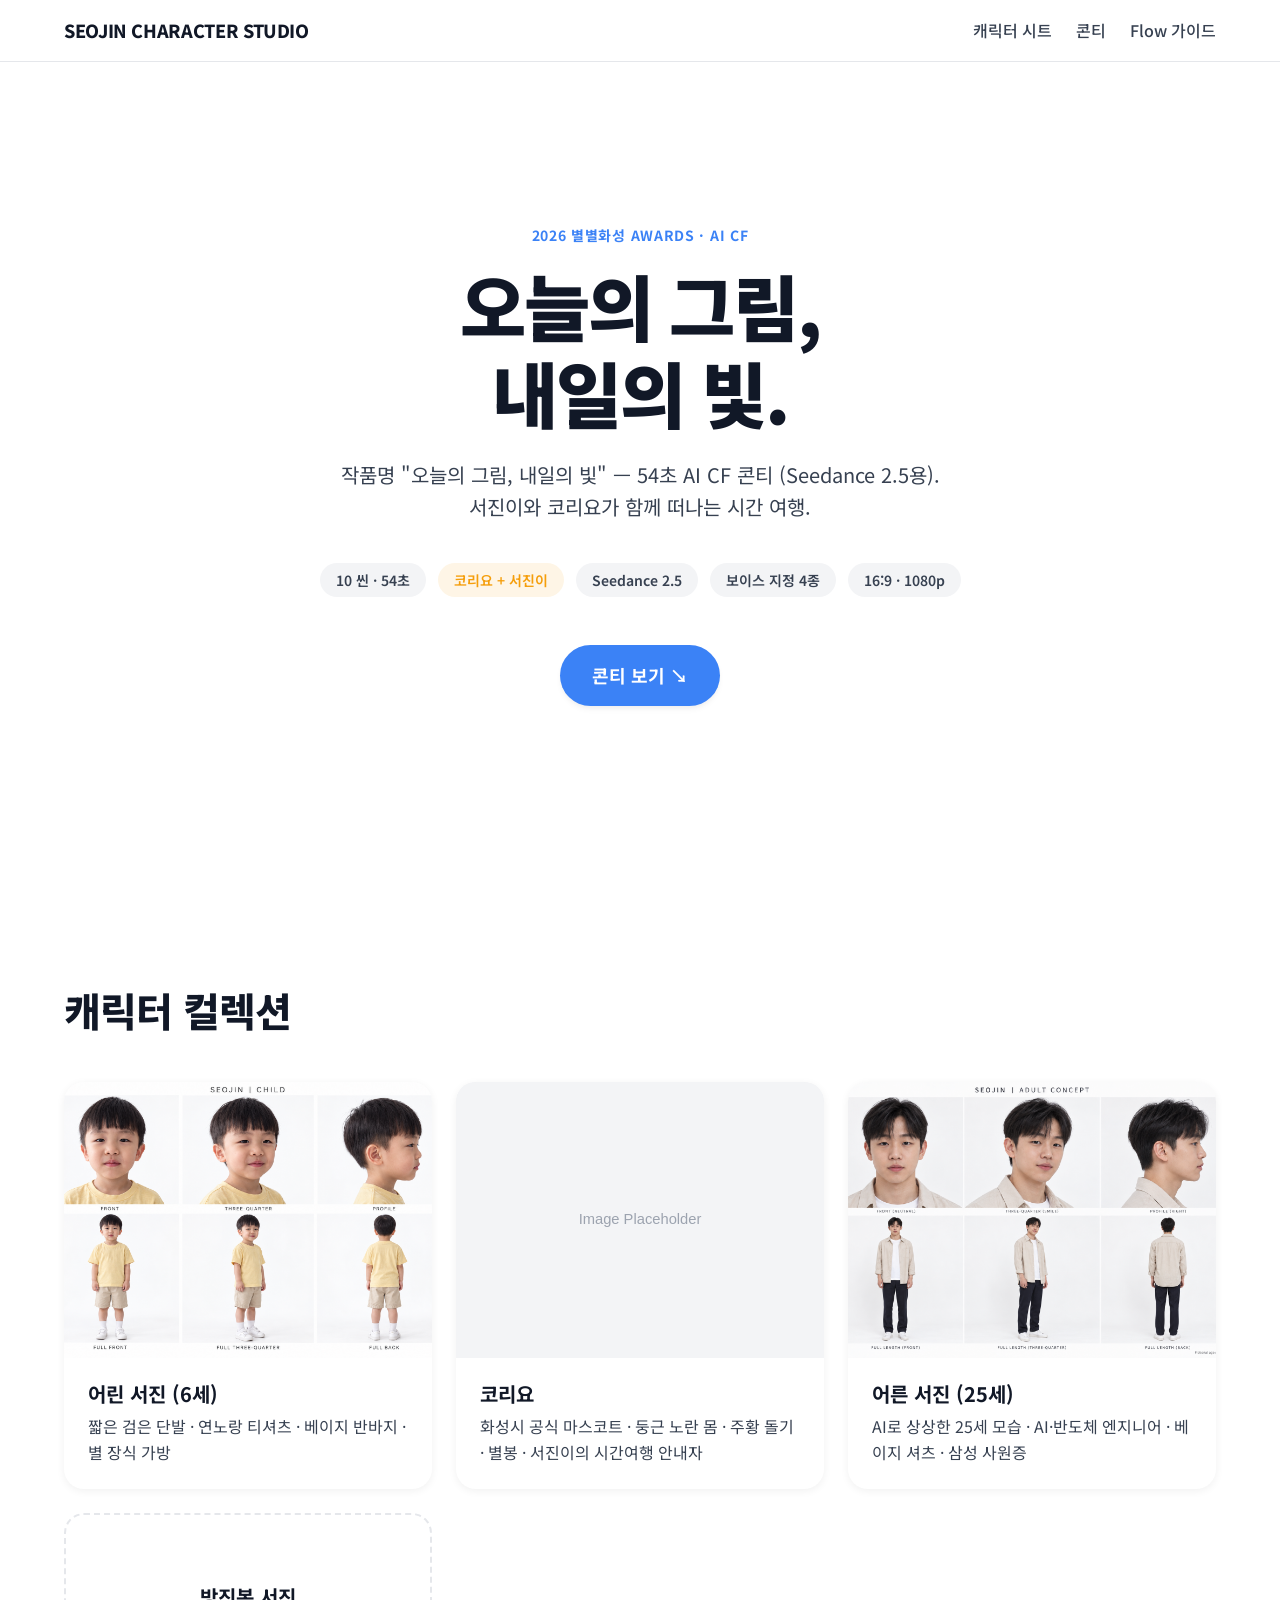
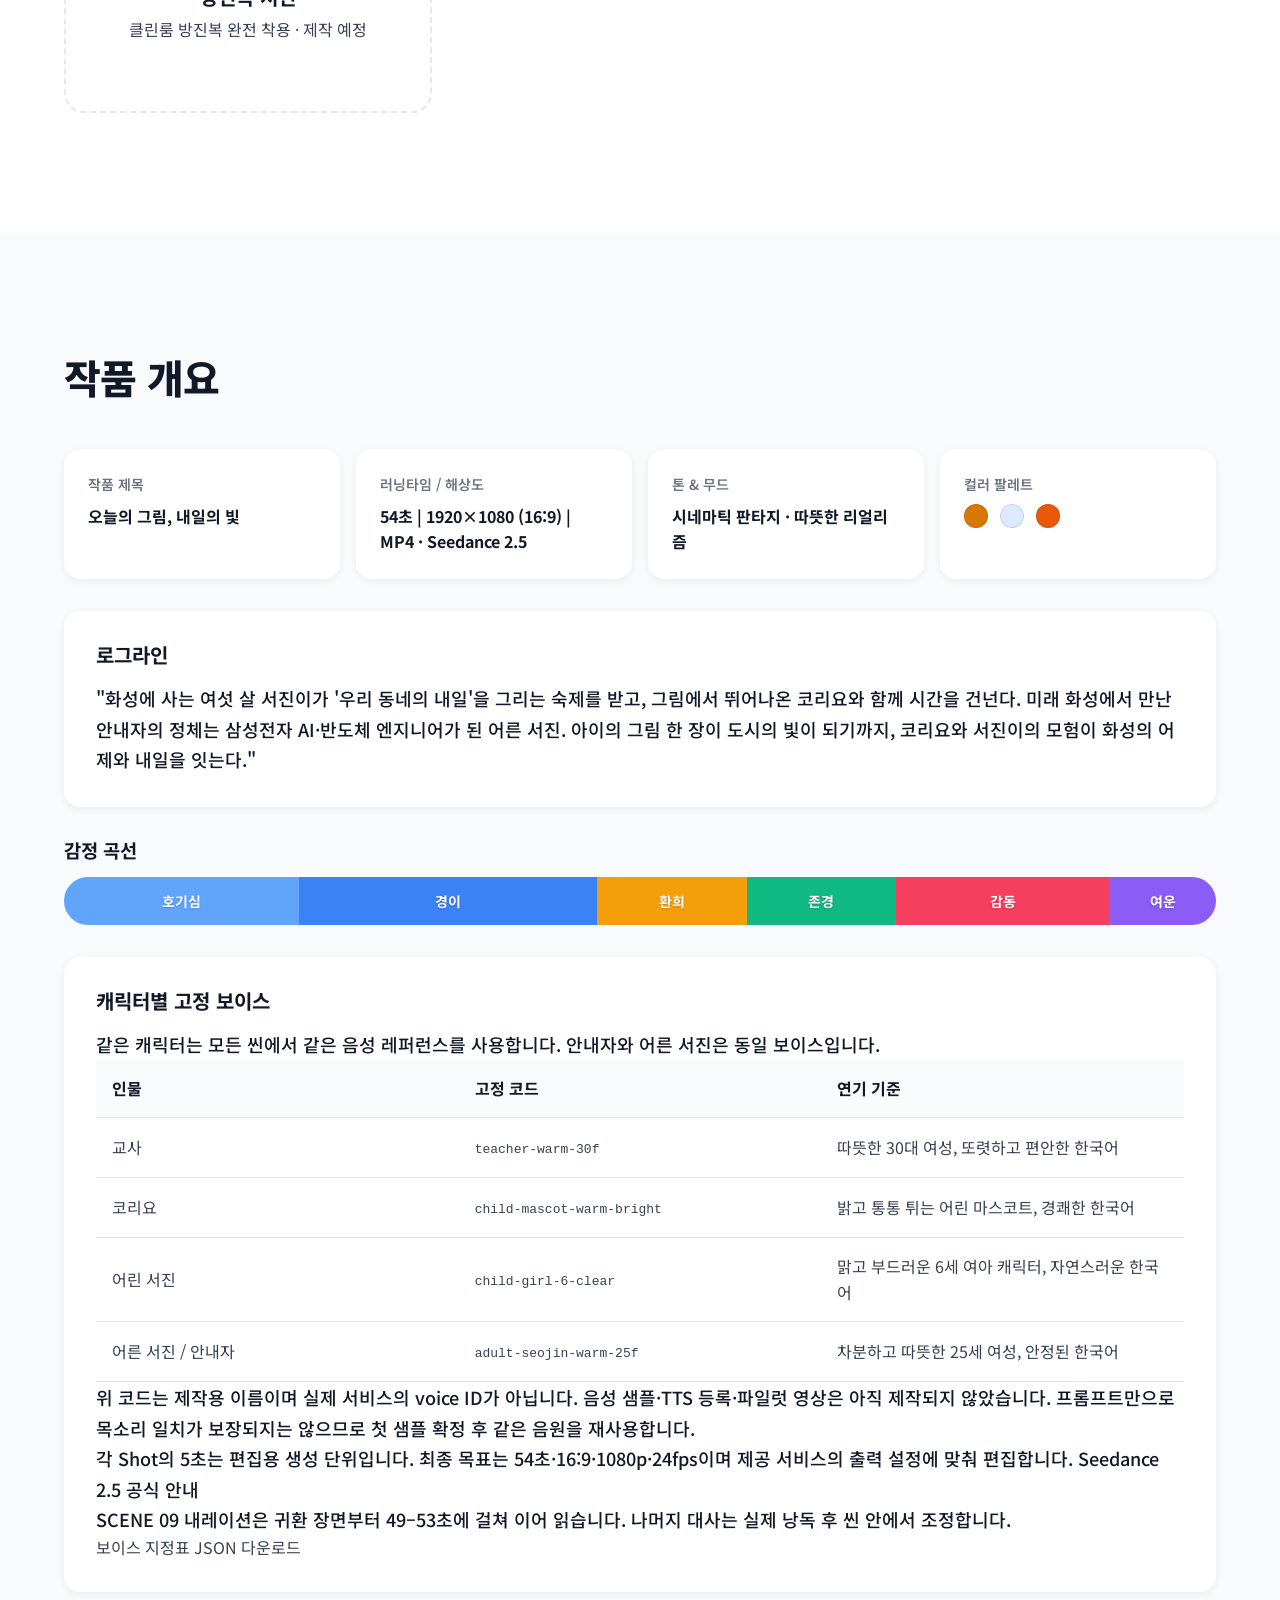
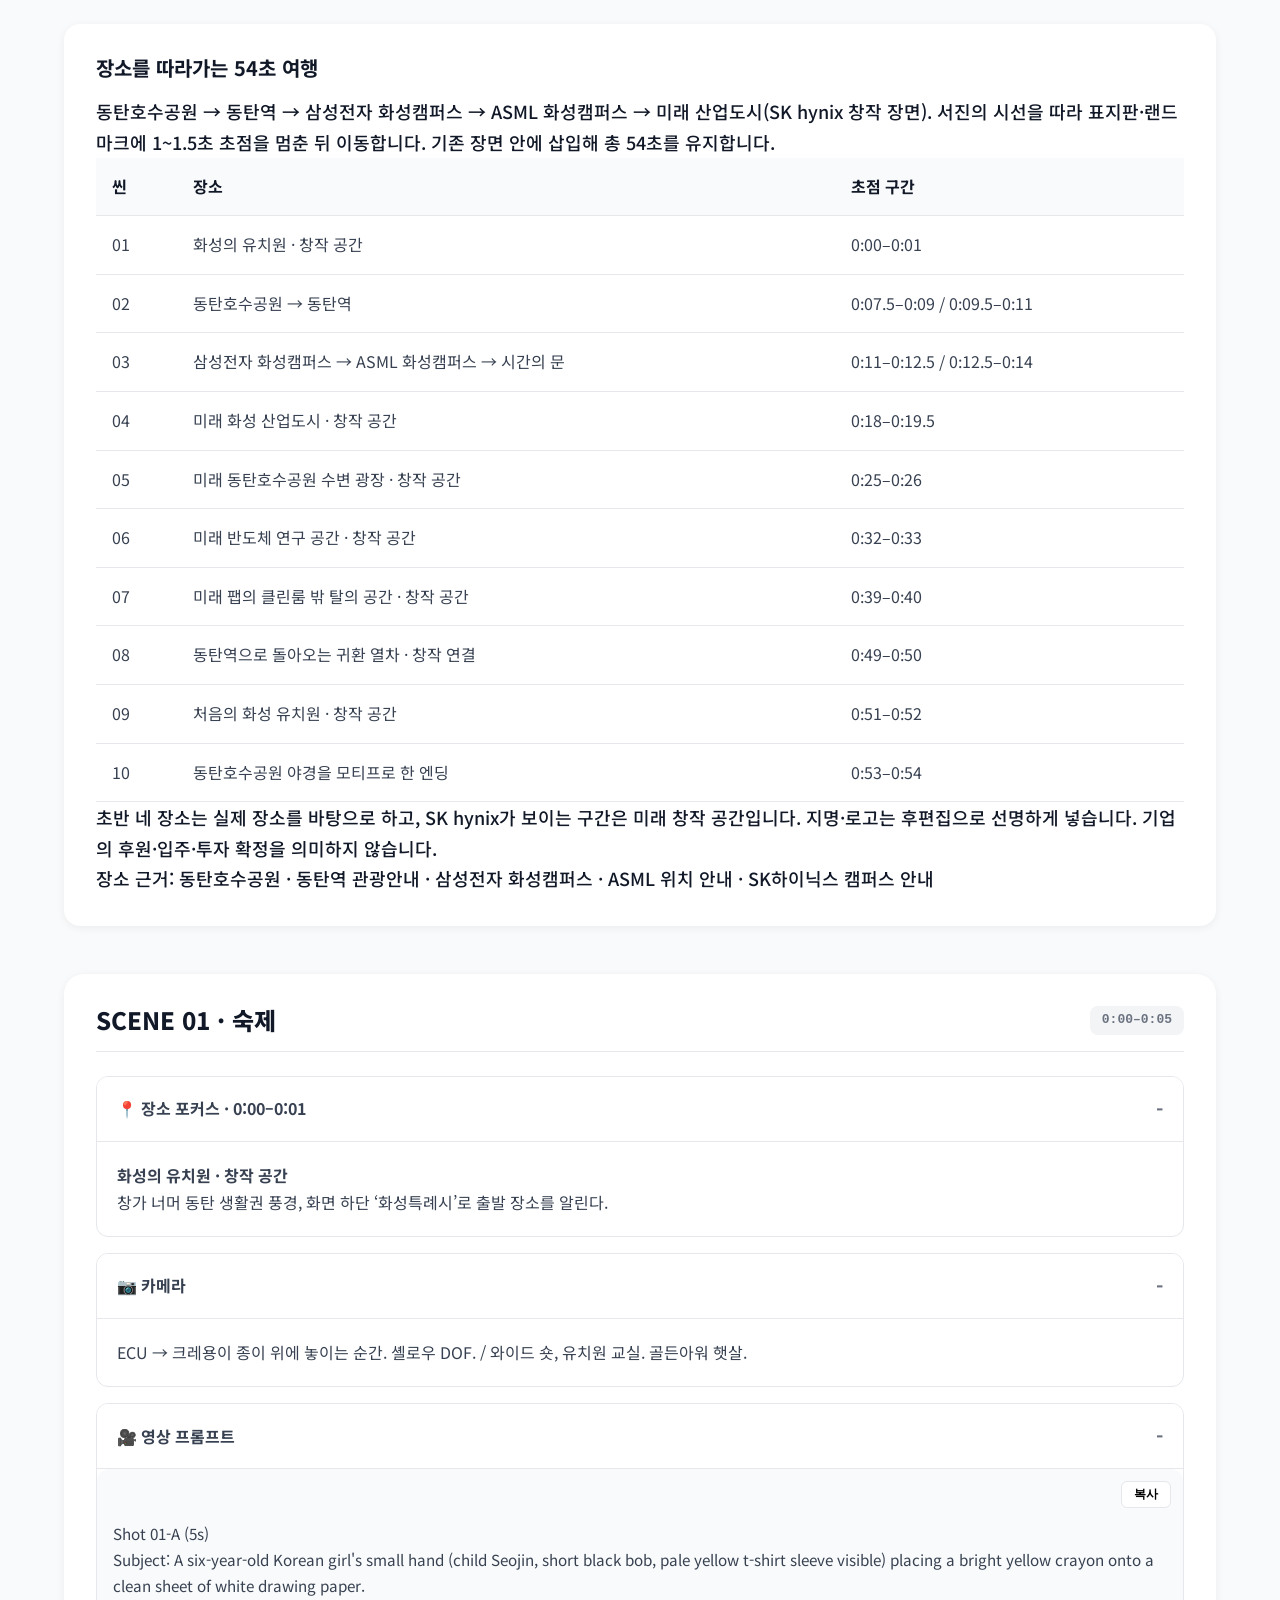
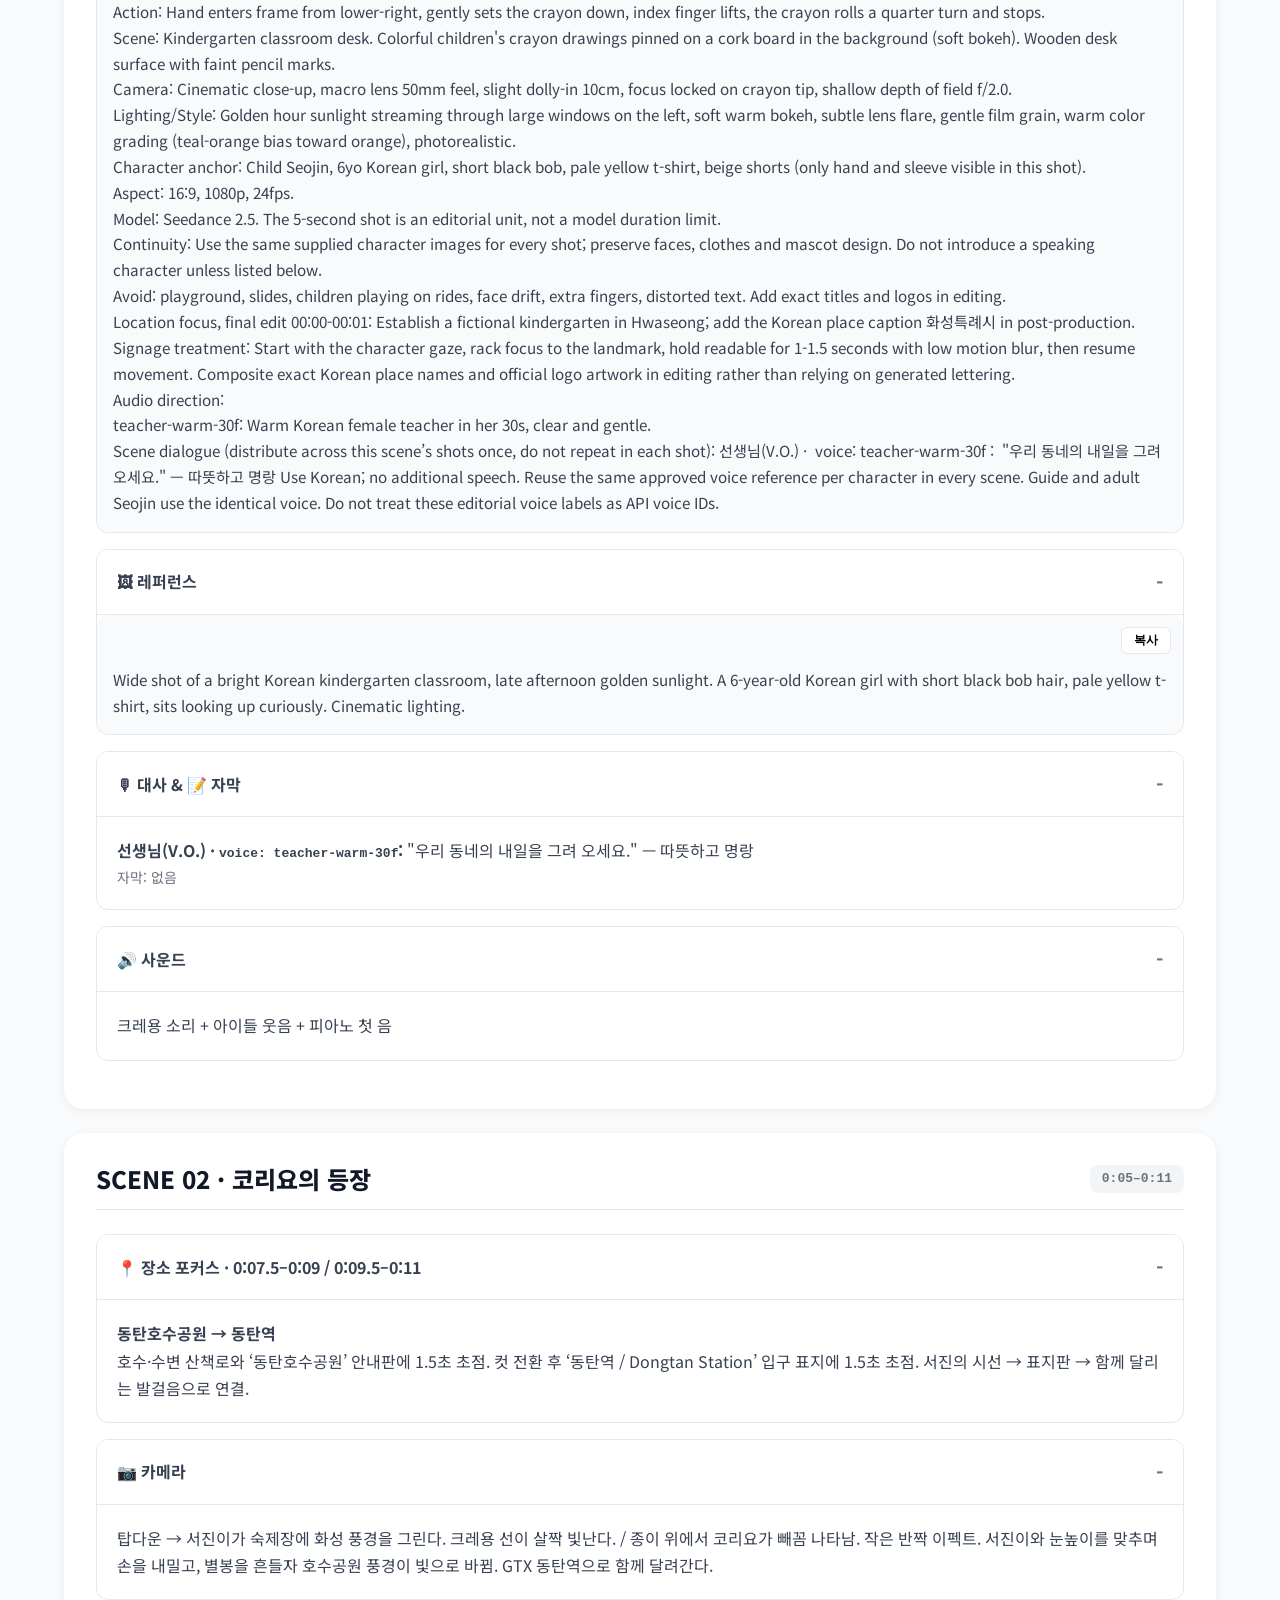
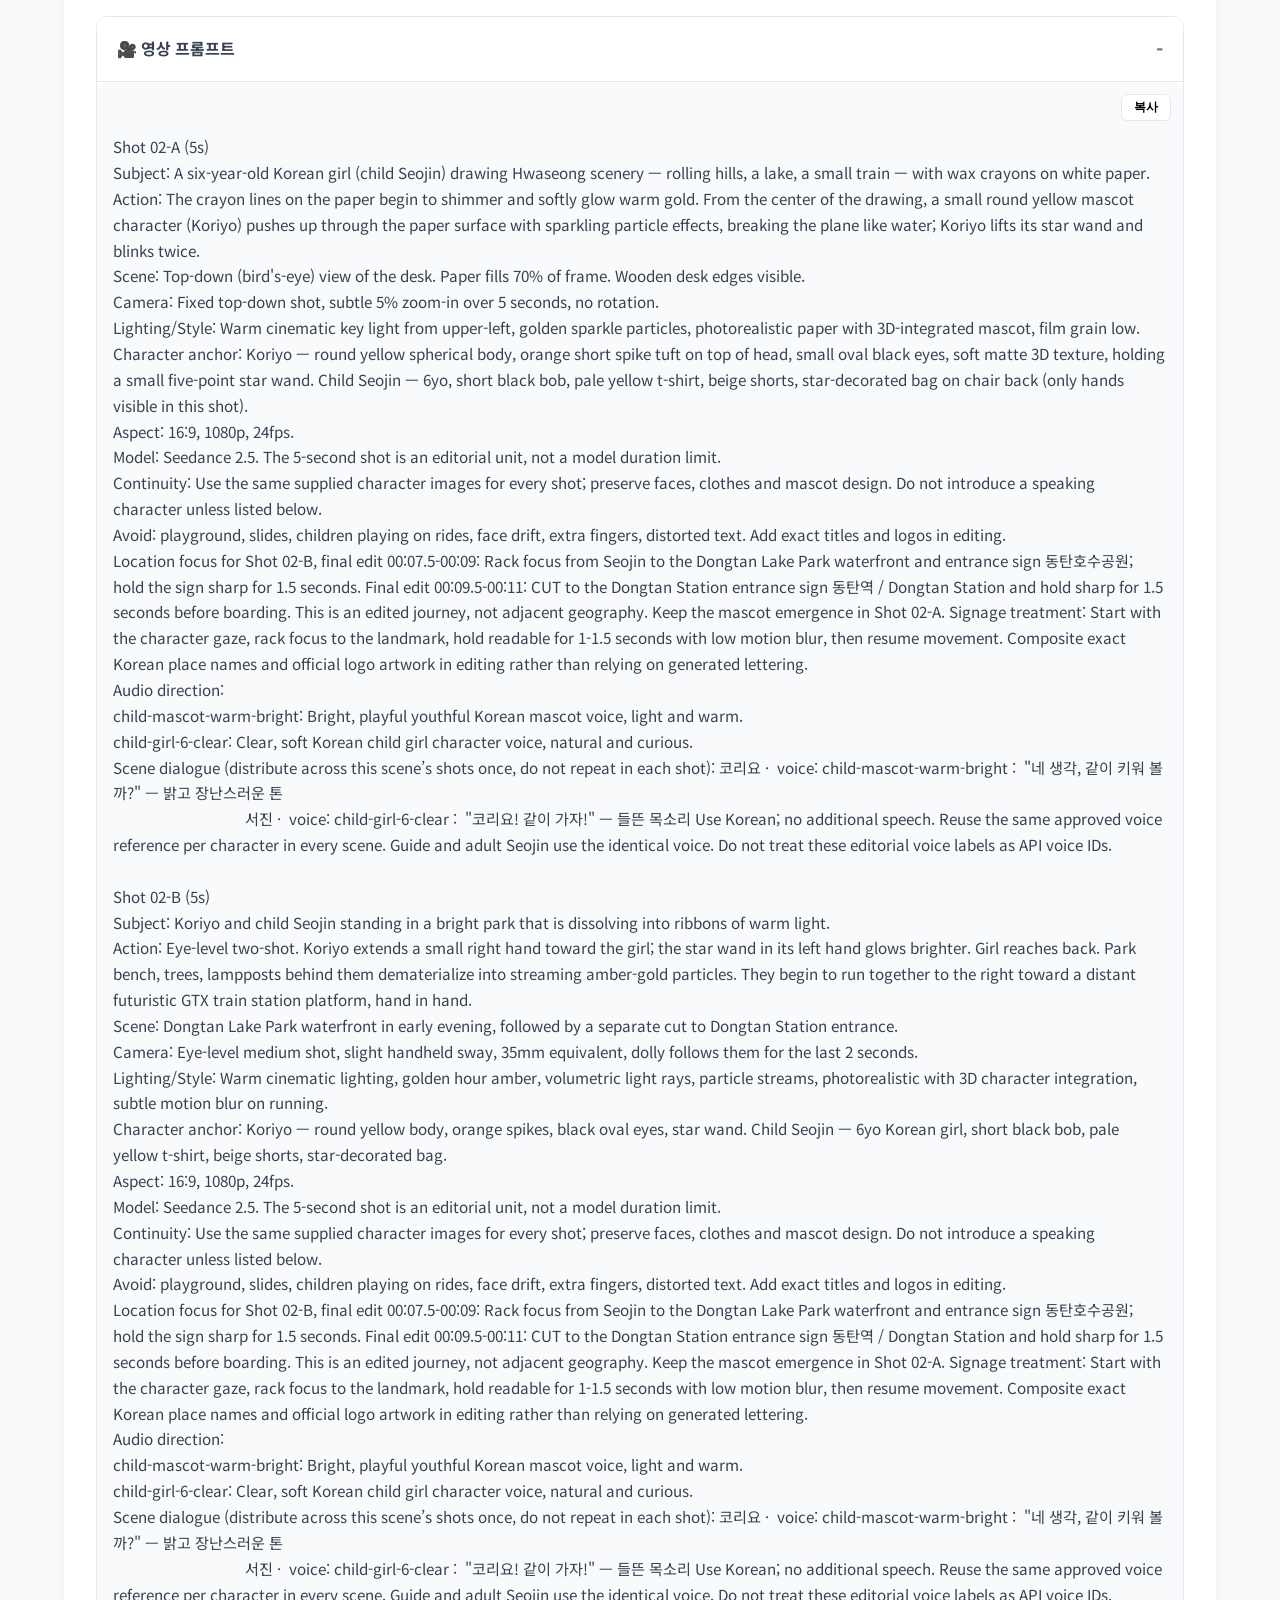
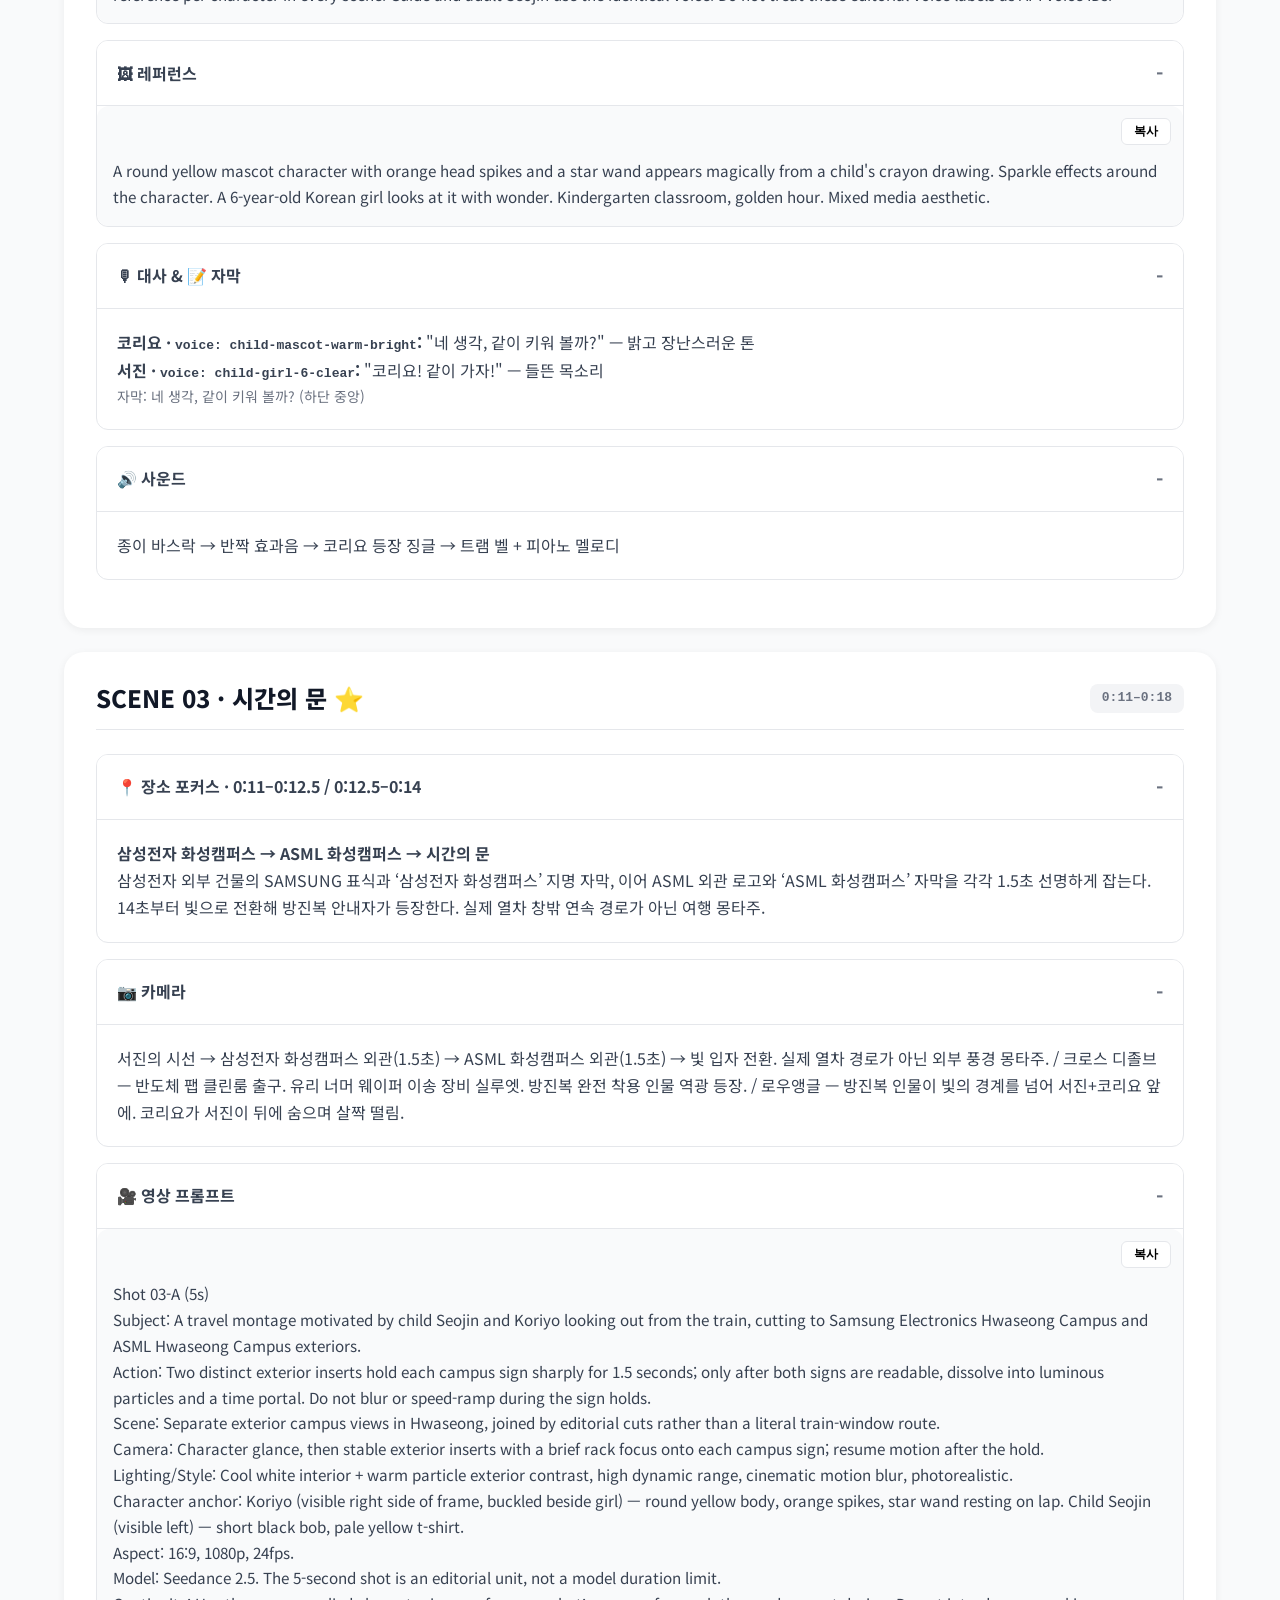
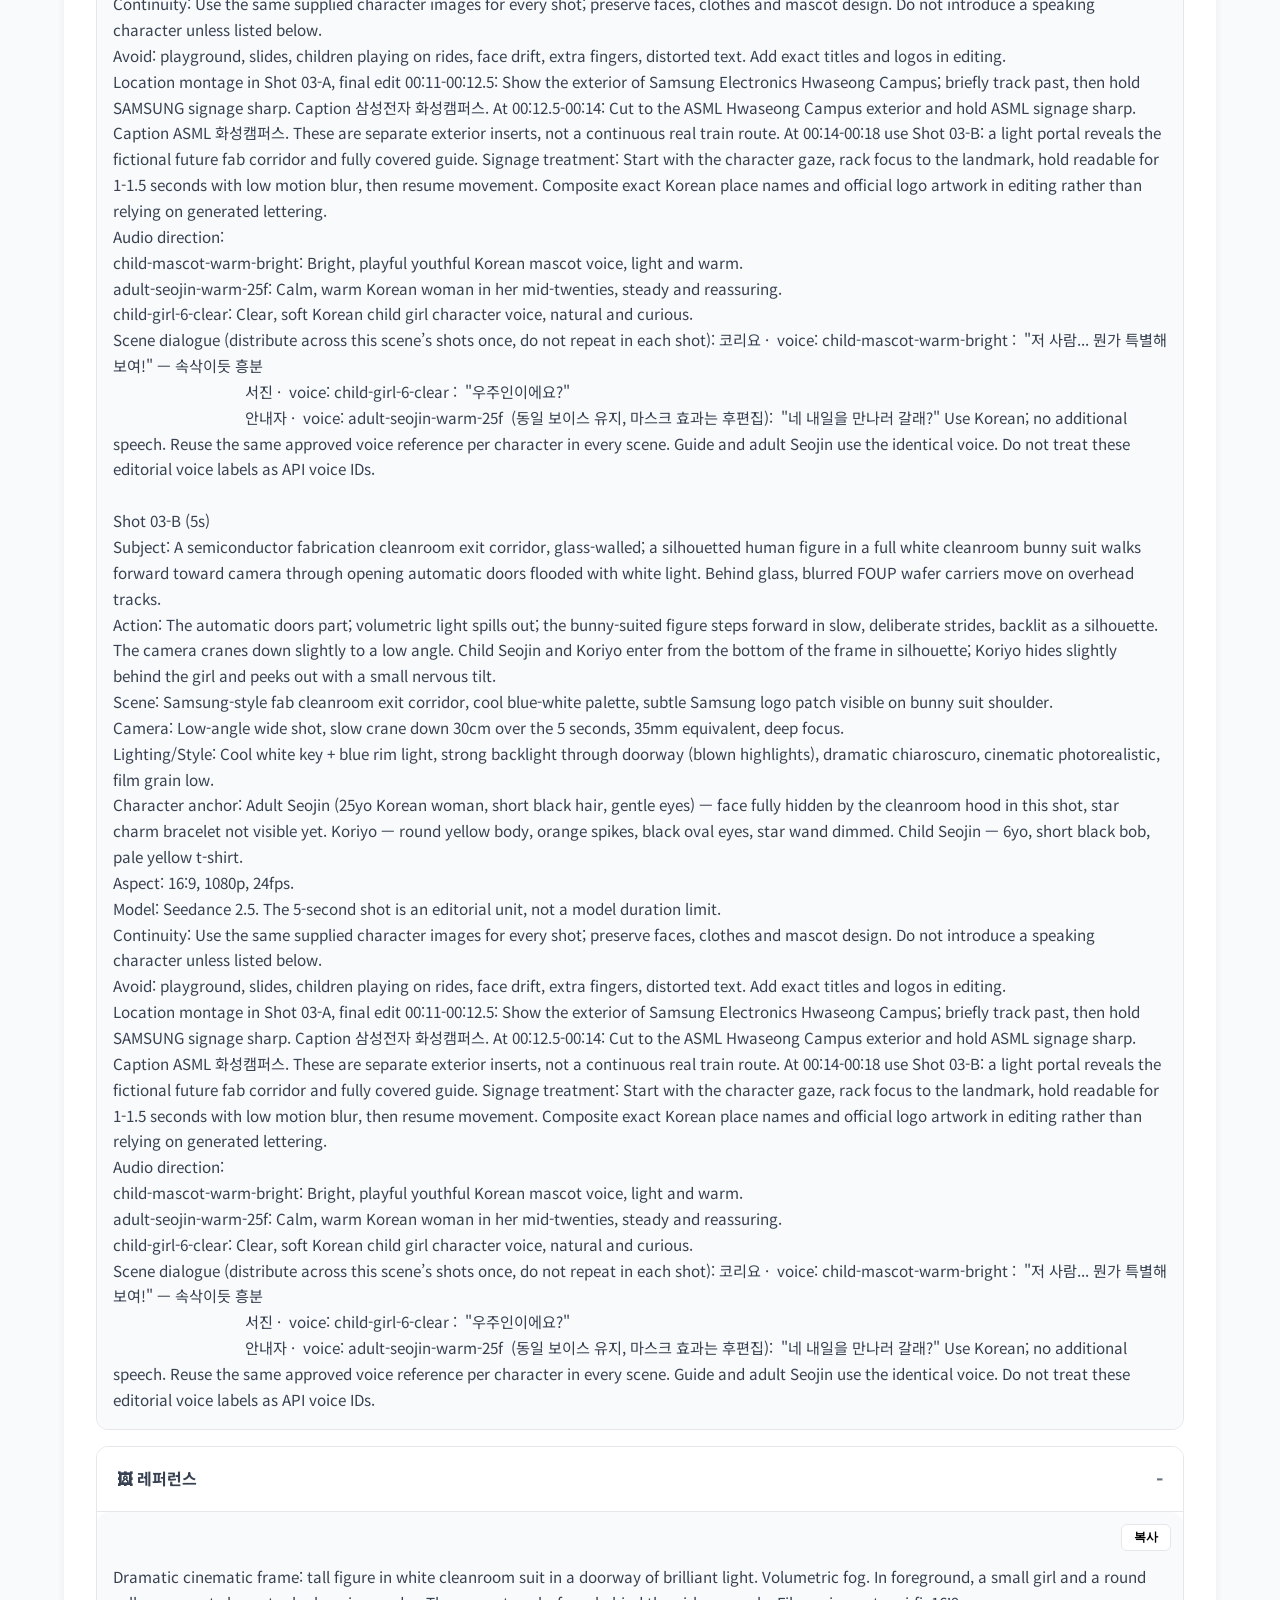
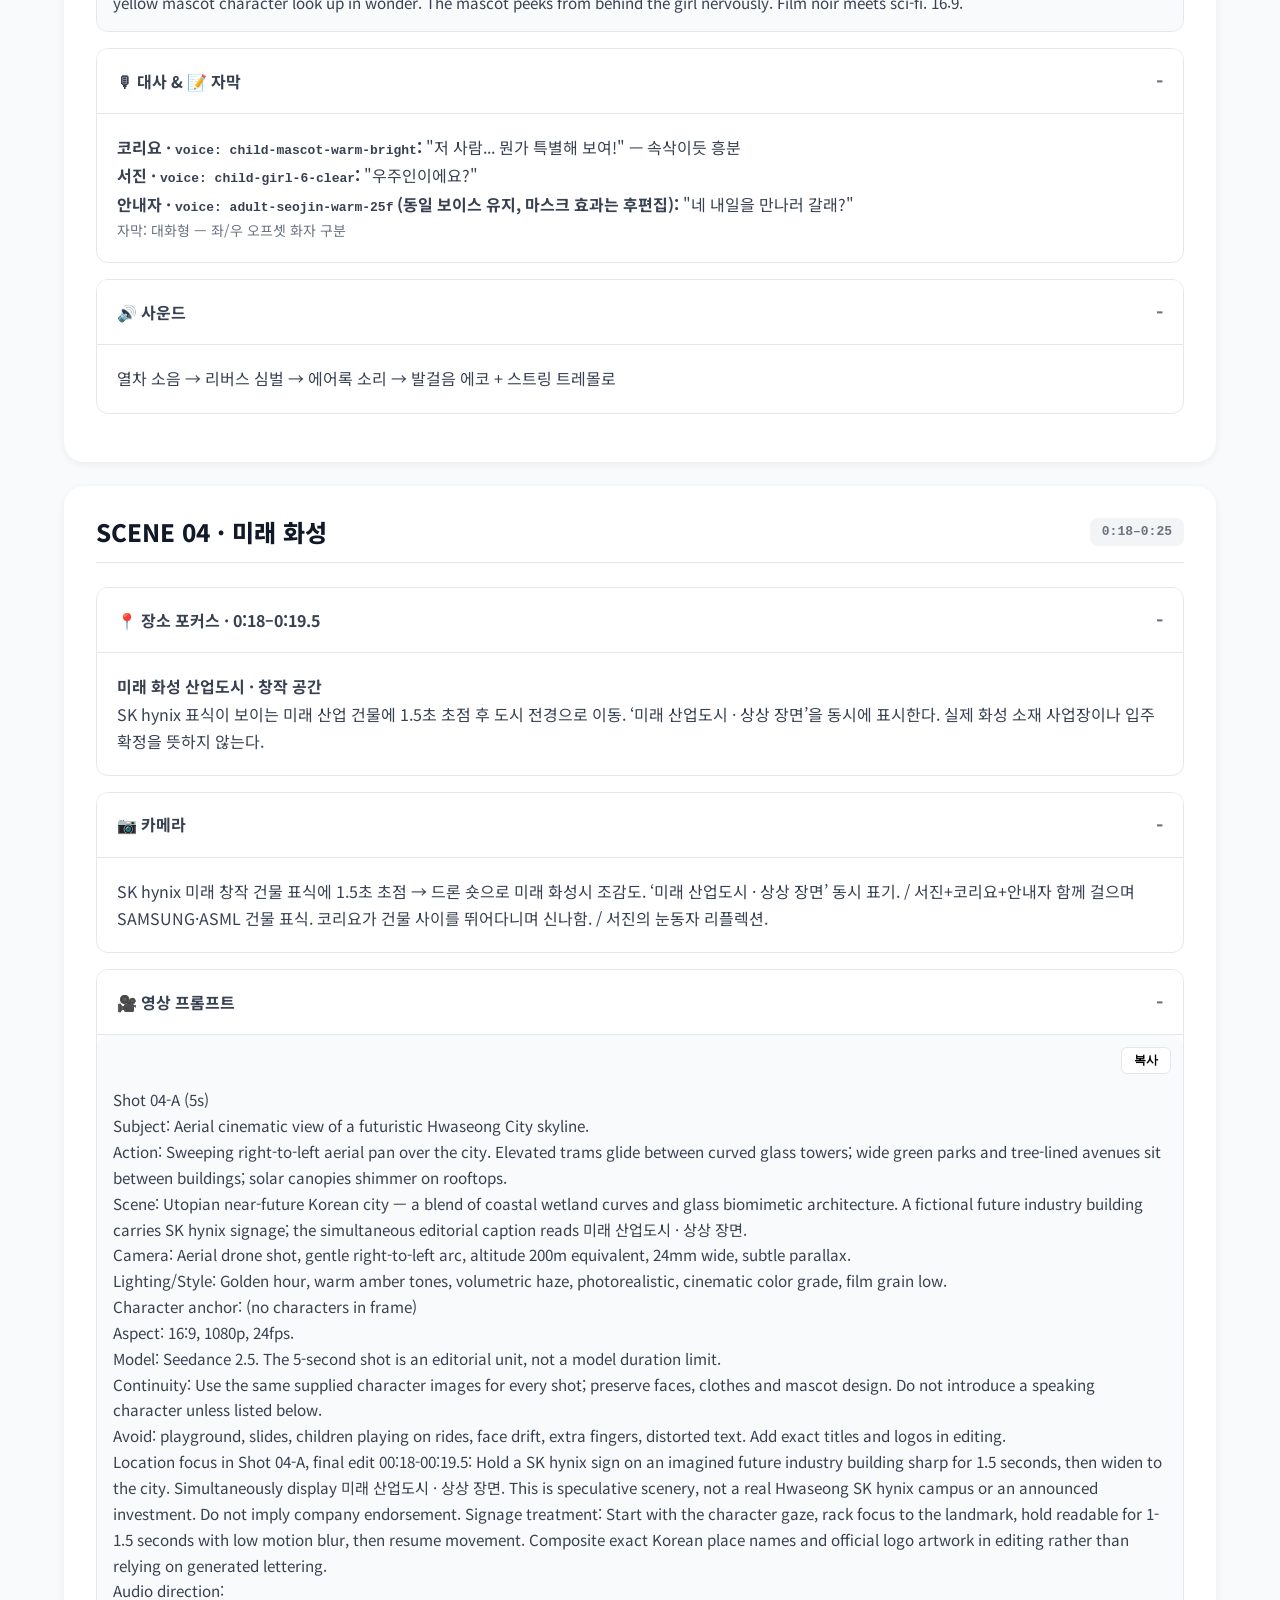
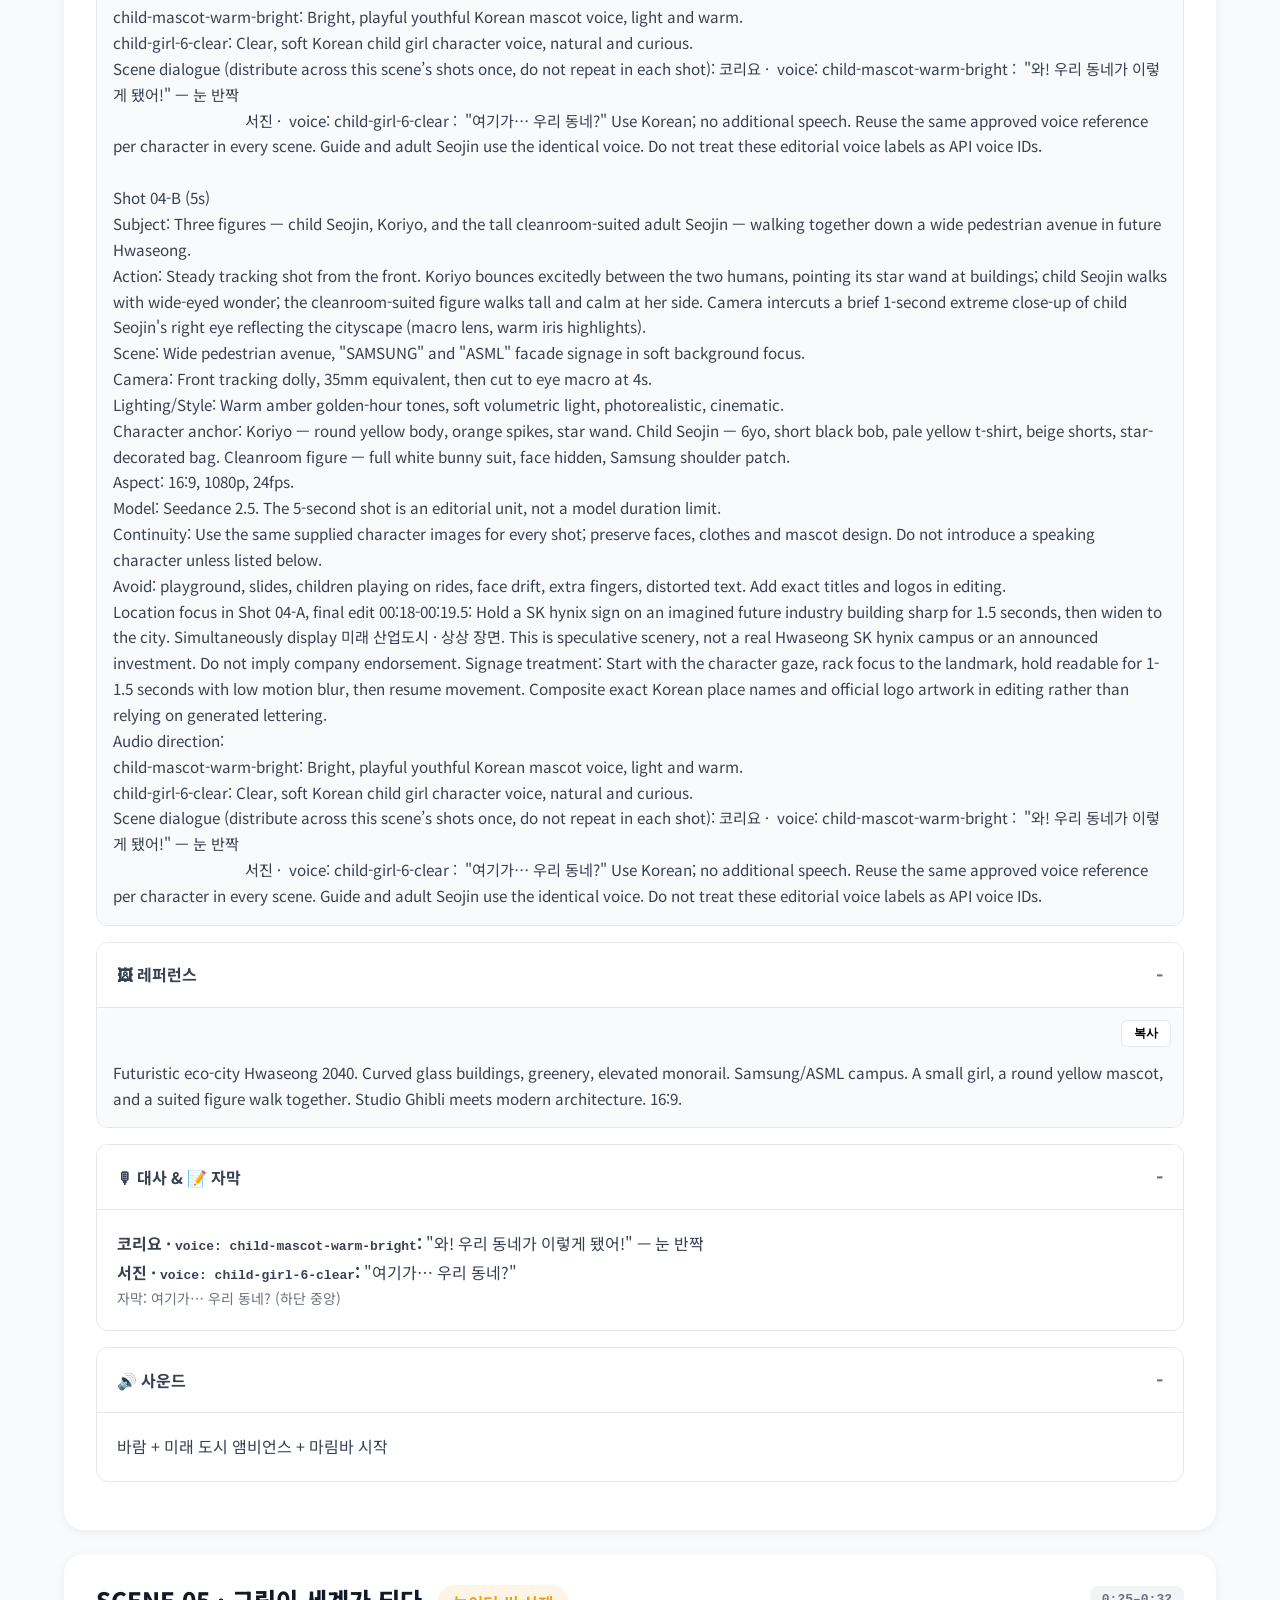
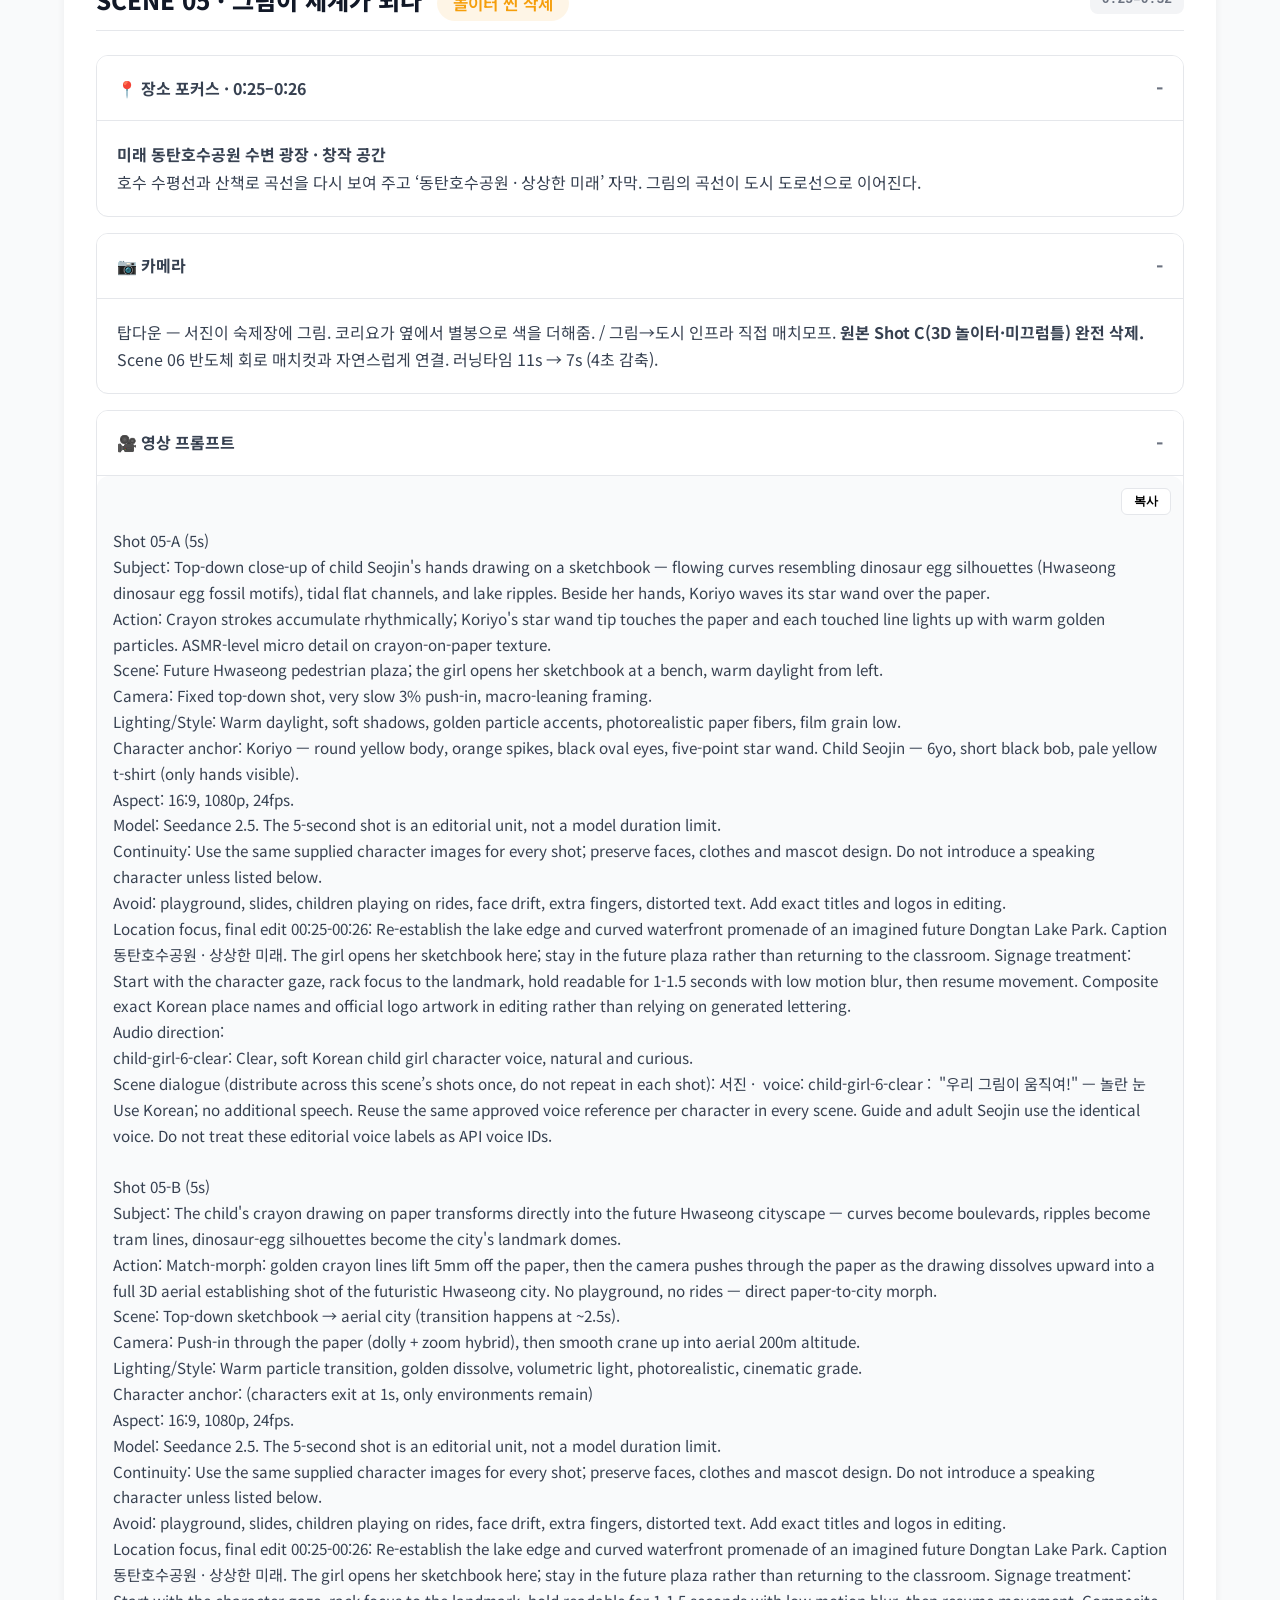
==== commit c297042c: "Add Hwaseong landmark focus beats to each storyboard scene" ====
--- a/index.html
+++ b/index.html
@@ -130,6 +130,7 @@
                 </div>
 
                 <div class="logline-card mt-8" id="voices"><h3>캐릭터별 고정 보이스</h3><p>같은 캐릭터는 모든 씬에서 같은 음성 레퍼런스를 사용합니다. 안내자와 어른 서진은 동일 보이스입니다.</p><table><thead><tr><th>인물</th><th>고정 코드</th><th>연기 기준</th></tr></thead><tbody><tr><td>교사</td><td><code>teacher-warm-30f</code></td><td>따뜻한 30대 여성, 또렷하고 편안한 한국어</td></tr><tr><td>코리요</td><td><code>child-mascot-warm-bright</code></td><td>밝고 통통 튀는 어린 마스코트, 경쾌한 한국어</td></tr><tr><td>어린 서진</td><td><code>child-girl-6-clear</code></td><td>맑고 부드러운 6세 여아 캐릭터, 자연스러운 한국어</td></tr><tr><td>어른 서진 / 안내자</td><td><code>adult-seojin-warm-25f</code></td><td>차분하고 따뜻한 25세 여성, 안정된 한국어</td></tr></tbody></table><p class="text-sm">위 코드는 제작용 이름이며 실제 서비스의 voice ID가 아닙니다. 음성 샘플·TTS 등록·파일럿 영상은 아직 제작되지 않았습니다. 프롬프트만으로 목소리 일치가 보장되지는 않으므로 첫 샘플 확정 후 같은 음원을 재사용합니다.</p><p class="text-sm">각 Shot의 5초는 편집용 생성 단위입니다. 최종 목표는 54초·16:9·1080p·24fps이며 제공 서비스의 출력 설정에 맞춰 편집합니다. <a href="https://seed.bytedance.com/en/seedance2_5">Seedance 2.5 공식 안내</a></p><p class="text-sm">SCENE 09 내레이션은 귀환 장면부터 49–53초에 걸쳐 이어 읽습니다. 나머지 대사는 실제 낭독 후 씬 안에서 조정합니다.</p><a href="VOICE_PRESETS_SEOJIN.json" download>보이스 지정표 JSON 다운로드</a></div>
+<div class="logline-card mt-8" id="locations"><h3>장소를 따라가는 54초 여행</h3><p>동탄호수공원 → 동탄역 → 삼성전자 화성캠퍼스 → ASML 화성캠퍼스 → 미래 산업도시(SK hynix 창작 장면). 서진의 시선을 따라 표지판·랜드마크에 1~1.5초 초점을 멈춘 뒤 이동합니다. 기존 장면 안에 삽입해 총 54초를 유지합니다.</p><table><thead><tr><th>씬</th><th>장소</th><th>초점 구간</th></tr></thead><tbody><tr><td>01</td><td>화성의 유치원 · 창작 공간</td><td>0:00–0:01</td></tr><tr><td>02</td><td>동탄호수공원 → 동탄역</td><td>0:07.5–0:09 / 0:09.5–0:11</td></tr><tr><td>03</td><td>삼성전자 화성캠퍼스 → ASML 화성캠퍼스 → 시간의 문</td><td>0:11–0:12.5 / 0:12.5–0:14</td></tr><tr><td>04</td><td>미래 화성 산업도시 · 창작 공간</td><td>0:18–0:19.5</td></tr><tr><td>05</td><td>미래 동탄호수공원 수변 광장 · 창작 공간</td><td>0:25–0:26</td></tr><tr><td>06</td><td>미래 반도체 연구 공간 · 창작 공간</td><td>0:32–0:33</td></tr><tr><td>07</td><td>미래 팹의 클린룸 밖 탈의 공간 · 창작 공간</td><td>0:39–0:40</td></tr><tr><td>08</td><td>동탄역으로 돌아오는 귀환 열차 · 창작 연결</td><td>0:49–0:50</td></tr><tr><td>09</td><td>처음의 화성 유치원 · 창작 공간</td><td>0:51–0:52</td></tr><tr><td>10</td><td>동탄호수공원 야경을 모티프로 한 엔딩</td><td>0:53–0:54</td></tr></tbody></table><p class="text-sm">초반 네 장소는 실제 장소를 바탕으로 하고, SK hynix가 보이는 구간은 미래 창작 공간입니다. 지명·로고는 후편집으로 선명하게 넣습니다. 기업의 후원·입주·투자 확정을 의미하지 않습니다.</p><p class="text-sm">장소 근거: <a href="https://tour.hscity.go.kr/NEW/1tour/nature20.jsp">동탄호수공원</a> · <a href="https://tour.hscity.go.kr/NEW/4info/tourInfo.jsp">동탄역 관광안내</a> · <a href="https://semiconductor.samsung.com/kr/news-events/news/samsung-begins-chip-production-using-3nm-process-technology-with-gaa-architecture/">삼성전자 화성캠퍼스</a> · <a href="https://www.asml.com/company/about-asml/locations">ASML 위치 안내</a> · <a href="https://talent.skhynix.com/hub/ko/company/campus">SK하이닉스 캠퍼스 안내</a></p></div>
 <div class="scenes mt-12">
                     <!-- SCENE 01 -->
                     <div class="card scene-card reveal">
@@ -137,6 +138,10 @@
                             <h3>SCENE 01 · 숙제</h3>
                             <span class="timecode">0:00–0:05</span>
                         </div>
+                        <details open>
+                            <summary>📍 장소 포커스 · 0:00–0:01</summary>
+                            <div class="details-content"><strong>화성의 유치원 · 창작 공간</strong><p>창가 너머 동탄 생활권 풍경, 화면 하단 ‘화성특례시’로 출발 장소를 알린다.</p></div>
+                        </details>
                         <details open>
                             <summary>📷 카메라</summary>
                             <div class="details-content">ECU → 크레용이 종이 위에 놓이는 순간. 셸로우 DOF. / 와이드 숏, 유치원 교실. 골든아워 햇살.</div>
@@ -156,6 +161,7 @@
 Model: Seedance 2.5. The 5-second shot is an editorial unit, not a model duration limit.
 Continuity: Use the same supplied character images for every shot; preserve faces, clothes and mascot design. Do not introduce a speaking character unless listed below.
 Avoid: playground, slides, children playing on rides, face drift, extra fingers, distorted text. Add exact titles and logos in editing.
+Location focus, final edit 00:00-00:01: Establish a fictional kindergarten in Hwaseong; add the Korean place caption 화성특례시 in post-production. Signage treatment: Start with the character gaze, rack focus to the landmark, hold readable for 1-1.5 seconds with low motion blur, then resume movement. Composite exact Korean place names and official logo artwork in editing rather than relying on generated lettering.
 Audio direction:
 teacher-warm-30f: Warm Korean female teacher in her 30s, clear and gentle.
 Scene dialogue (distribute across this scene’s shots once, do not repeat in each shot): 선생님(V.O.) ·  voice: teacher-warm-30f :  &quot;우리 동네의 내일을 그려 오세요.&quot; — 따뜻하고 명랑 Use Korean; no additional speech. Reuse the same approved voice reference per character in every scene. Guide and adult Seojin use the identical voice. Do not treat these editorial voice labels as API voice IDs.</pre>
@@ -187,6 +193,10 @@
                             <h3>SCENE 02 · 코리요의 등장</h3>
                             <span class="timecode">0:05–0:11</span>
                         </div>
+                        <details open>
+                            <summary>📍 장소 포커스 · 0:07.5–0:09 / 0:09.5–0:11</summary>
+                            <div class="details-content"><strong>동탄호수공원 → 동탄역</strong><p>호수·수변 산책로와 ‘동탄호수공원’ 안내판에 1.5초 초점. 컷 전환 후 ‘동탄역 / Dongtan Station’ 입구 표지에 1.5초 초점. 서진의 시선 → 표지판 → 함께 달리는 발걸음으로 연결.</p></div>
+                        </details>
                         <details open>
                             <summary>📷 카메라</summary>
                             <div class="details-content">탑다운 → 서진이가 숙제장에 화성 풍경을 그린다. 크레용 선이 살짝 빛난다. / 종이 위에서 코리요가 빼꼼 나타남. 작은 반짝 이펙트. 서진이와 눈높이를 맞추며 손을 내밀고, 별봉을 흔들자 호수공원 풍경이 빛으로 바뀜. GTX 동탄역으로 함께 달려간다.</div>
@@ -206,6 +216,7 @@
 Model: Seedance 2.5. The 5-second shot is an editorial unit, not a model duration limit.
 Continuity: Use the same supplied character images for every shot; preserve faces, clothes and mascot design. Do not introduce a speaking character unless listed below.
 Avoid: playground, slides, children playing on rides, face drift, extra fingers, distorted text. Add exact titles and logos in editing.
+Location focus for Shot 02-B, final edit 00:07.5-00:09: Rack focus from Seojin to the Dongtan Lake Park waterfront and entrance sign 동탄호수공원; hold the sign sharp for 1.5 seconds. Final edit 00:09.5-00:11: CUT to the Dongtan Station entrance sign 동탄역 / Dongtan Station and hold sharp for 1.5 seconds before boarding. This is an edited journey, not adjacent geography. Keep the mascot emergence in Shot 02-A. Signage treatment: Start with the character gaze, rack focus to the landmark, hold readable for 1-1.5 seconds with low motion blur, then resume movement. Composite exact Korean place names and official logo artwork in editing rather than relying on generated lettering.
 Audio direction:
 child-mascot-warm-bright: Bright, playful youthful Korean mascot voice, light and warm.
 child-girl-6-clear: Clear, soft Korean child girl character voice, natural and curious.
@@ -215,7 +226,7 @@
 Shot 02-B (5s)
 Subject: Koriyo and child Seojin standing in a bright park that is dissolving into ribbons of warm light.
 Action: Eye-level two-shot. Koriyo extends a small right hand toward the girl; the star wand in its left hand glows brighter. Girl reaches back. Park bench, trees, lampposts behind them dematerialize into streaming amber-gold particles. They begin to run together to the right toward a distant futuristic GTX train station platform, hand in hand.
-Scene: Hwaseong City neighborhood park in early evening, transitioning into a warp of light.
+Scene: Dongtan Lake Park waterfront in early evening, followed by a separate cut to Dongtan Station entrance.
 Camera: Eye-level medium shot, slight handheld sway, 35mm equivalent, dolly follows them for the last 2 seconds.
 Lighting/Style: Warm cinematic lighting, golden hour amber, volumetric light rays, particle streams, photorealistic with 3D character integration, subtle motion blur on running.
 Character anchor: Koriyo — round yellow body, orange spikes, black oval eyes, star wand. Child Seojin — 6yo Korean girl, short black bob, pale yellow t-shirt, beige shorts, star-decorated bag.
@@ -223,6 +234,7 @@
 Model: Seedance 2.5. The 5-second shot is an editorial unit, not a model duration limit.
 Continuity: Use the same supplied character images for every shot; preserve faces, clothes and mascot design. Do not introduce a speaking character unless listed below.
 Avoid: playground, slides, children playing on rides, face drift, extra fingers, distorted text. Add exact titles and logos in editing.
+Location focus for Shot 02-B, final edit 00:07.5-00:09: Rack focus from Seojin to the Dongtan Lake Park waterfront and entrance sign 동탄호수공원; hold the sign sharp for 1.5 seconds. Final edit 00:09.5-00:11: CUT to the Dongtan Station entrance sign 동탄역 / Dongtan Station and hold sharp for 1.5 seconds before boarding. This is an edited journey, not adjacent geography. Keep the mascot emergence in Shot 02-A. Signage treatment: Start with the character gaze, rack focus to the landmark, hold readable for 1-1.5 seconds with low motion blur, then resume movement. Composite exact Korean place names and official logo artwork in editing rather than relying on generated lettering.
 Audio direction:
 child-mascot-warm-bright: Bright, playful youthful Korean mascot voice, light and warm.
 child-girl-6-clear: Clear, soft Korean child girl character voice, natural and curious.
@@ -258,24 +270,29 @@
                             <span class="timecode">0:11–0:18</span>
                         </div>
                         <details open>
+                            <summary>📍 장소 포커스 · 0:11–0:12.5 / 0:12.5–0:14</summary>
+                            <div class="details-content"><strong>삼성전자 화성캠퍼스 → ASML 화성캠퍼스 → 시간의 문</strong><p>삼성전자 외부 건물의 SAMSUNG 표식과 ‘삼성전자 화성캠퍼스’ 지명 자막, 이어 ASML 외관 로고와 ‘ASML 화성캠퍼스’ 자막을 각각 1.5초 선명하게 잡는다. 14초부터 빛으로 전환해 방진복 안내자가 등장한다. 실제 열차 창밖 연속 경로가 아닌 여행 몽타주.</p></div>
+                        </details>
+                        <details open>
                             <summary>📷 카메라</summary>
-                            <div class="details-content">서진+코리요 POV — GTX 창밖 빛 입자 해체. 스피드 램프. / 크로스 디졸브 — 반도체 팹 클린룸 출구. 유리 너머 웨이퍼 이송 장비 실루엣. 방진복 완전 착용 인물 역광 등장. / 로우앵글 — 방진복 인물이 빛의 경계를 넘어 서진+코리요 앞에. 코리요가 서진이 뒤에 숨으며 살짝 떨림.</div>
+                            <div class="details-content">서진의 시선 → 삼성전자 화성캠퍼스 외관(1.5초) → ASML 화성캠퍼스 외관(1.5초) → 빛 입자 전환. 실제 열차 경로가 아닌 외부 풍경 몽타주. / 크로스 디졸브 — 반도체 팹 클린룸 출구. 유리 너머 웨이퍼 이송 장비 실루엣. 방진복 완전 착용 인물 역광 등장. / 로우앵글 — 방진복 인물이 빛의 경계를 넘어 서진+코리요 앞에. 코리요가 서진이 뒤에 숨으며 살짝 떨림.</div>
                         </details>
                         <details open>
                             <summary>🎥 영상 프롬프트</summary>
                             <div class="details-content code-block">
                                 <button class="copy-btn">복사</button>
                                 <pre>Shot 03-A (5s)
-Subject: First-person POV from inside a moving futuristic train car; child Seojin and Koriyo sit side-by-side on a light-gray seat, facing forward toward the window.
-Action: Outside the window, the daytime landscape dissolves into luminous amber, gold, and white particles. Speed ramp: slow (0-1s) → very fast warp (1s-3.5s) → slow (3.5s-5s). A soft warp-tunnel spiral forms.
-Scene: Clean minimalist train interior with soft ambient LED strips.
-Camera: Forward-facing POV, locked position, 24mm wide, subtle vibration.
+Subject: A travel montage motivated by child Seojin and Koriyo looking out from the train, cutting to Samsung Electronics Hwaseong Campus and ASML Hwaseong Campus exteriors.
+Action: Two distinct exterior inserts hold each campus sign sharply for 1.5 seconds; only after both signs are readable, dissolve into luminous particles and a time portal. Do not blur or speed-ramp during the sign holds.
+Scene: Separate exterior campus views in Hwaseong, joined by editorial cuts rather than a literal train-window route.
+Camera: Character glance, then stable exterior inserts with a brief rack focus onto each campus sign; resume motion after the hold.
 Lighting/Style: Cool white interior + warm particle exterior contrast, high dynamic range, cinematic motion blur, photorealistic.
 Character anchor: Koriyo (visible right side of frame, buckled beside girl) — round yellow body, orange spikes, star wand resting on lap. Child Seojin (visible left) — short black bob, pale yellow t-shirt.
 Aspect: 16:9, 1080p, 24fps.
 Model: Seedance 2.5. The 5-second shot is an editorial unit, not a model duration limit.
 Continuity: Use the same supplied character images for every shot; preserve faces, clothes and mascot design. Do not introduce a speaking character unless listed below.
 Avoid: playground, slides, children playing on rides, face drift, extra fingers, distorted text. Add exact titles and logos in editing.
+Location montage in Shot 03-A, final edit 00:11-00:12.5: Show the exterior of Samsung Electronics Hwaseong Campus; briefly track past, then hold SAMSUNG signage sharp. Caption 삼성전자 화성캠퍼스. At 00:12.5-00:14: Cut to the ASML Hwaseong Campus exterior and hold ASML signage sharp. Caption ASML 화성캠퍼스. These are separate exterior inserts, not a continuous real train route. At 00:14-00:18 use Shot 03-B: a light portal reveals the fictional future fab corridor and fully covered guide. Signage treatment: Start with the character gaze, rack focus to the landmark, hold readable for 1-1.5 seconds with low motion blur, then resume movement. Composite exact Korean place names and official logo artwork in editing rather than relying on generated lettering.
 Audio direction:
 child-mascot-warm-bright: Bright, playful youthful Korean mascot voice, light and warm.
 adult-seojin-warm-25f: Calm, warm Korean woman in her mid-twenties, steady and reassuring.
@@ -295,6 +312,7 @@
 Model: Seedance 2.5. The 5-second shot is an editorial unit, not a model duration limit.
 Continuity: Use the same supplied character images for every shot; preserve faces, clothes and mascot design. Do not introduce a speaking character unless listed below.
 Avoid: playground, slides, children playing on rides, face drift, extra fingers, distorted text. Add exact titles and logos in editing.
+Location montage in Shot 03-A, final edit 00:11-00:12.5: Show the exterior of Samsung Electronics Hwaseong Campus; briefly track past, then hold SAMSUNG signage sharp. Caption 삼성전자 화성캠퍼스. At 00:12.5-00:14: Cut to the ASML Hwaseong Campus exterior and hold ASML signage sharp. Caption ASML 화성캠퍼스. These are separate exterior inserts, not a continuous real train route. At 00:14-00:18 use Shot 03-B: a light portal reveals the fictional future fab corridor and fully covered guide. Signage treatment: Start with the character gaze, rack focus to the landmark, hold readable for 1-1.5 seconds with low motion blur, then resume movement. Composite exact Korean place names and official logo artwork in editing rather than relying on generated lettering.
 Audio direction:
 child-mascot-warm-bright: Bright, playful youthful Korean mascot voice, light and warm.
 adult-seojin-warm-25f: Calm, warm Korean woman in her mid-twenties, steady and reassuring.
@@ -333,8 +351,12 @@
                             <span class="timecode">0:18–0:25</span>
                         </div>
                         <details open>
+                            <summary>📍 장소 포커스 · 0:18–0:19.5</summary>
+                            <div class="details-content"><strong>미래 화성 산업도시 · 창작 공간</strong><p>SK hynix 표식이 보이는 미래 산업 건물에 1.5초 초점 후 도시 전경으로 이동. ‘미래 산업도시 · 상상 장면’을 동시에 표시한다. 실제 화성 소재 사업장이나 입주 확정을 뜻하지 않는다.</p></div>
+                        </details>
+                        <details open>
                             <summary>📷 카메라</summary>
-                            <div class="details-content">드론 숏 — 미래 화성시 조감도. / 서진+코리요+안내자 함께 걸으며 SAMSUNG·ASML 건물 표식. 코리요가 건물 사이를 뛰어다니며 신나함. / 서진의 눈동자 리플렉션.</div>
+                            <div class="details-content">SK hynix 미래 창작 건물 표식에 1.5초 초점 → 드론 숏으로 미래 화성시 조감도. ‘미래 산업도시 · 상상 장면’ 동시 표기. / 서진+코리요+안내자 함께 걸으며 SAMSUNG·ASML 건물 표식. 코리요가 건물 사이를 뛰어다니며 신나함. / 서진의 눈동자 리플렉션.</div>
                         </details>
                         <details open>
                             <summary>🎥 영상 프롬프트</summary>
@@ -343,7 +365,7 @@
                                 <pre>Shot 04-A (5s)
 Subject: Aerial cinematic view of a futuristic Hwaseong City skyline.
 Action: Sweeping right-to-left aerial pan over the city. Elevated trams glide between curved glass towers; wide green parks and tree-lined avenues sit between buildings; solar canopies shimmer on rooftops.
-Scene: Utopian near-future Korean city — a blend of coastal wetland curves and glass biomimetic architecture. &quot;SAMSUNG&quot; and &quot;ASML&quot; building signage visible on two tall towers.
+Scene: Utopian near-future Korean city — a blend of coastal wetland curves and glass biomimetic architecture. A fictional future industry building carries SK hynix signage; the simultaneous editorial caption reads 미래 산업도시 · 상상 장면.
 Camera: Aerial drone shot, gentle right-to-left arc, altitude 200m equivalent, 24mm wide, subtle parallax.
 Lighting/Style: Golden hour, warm amber tones, volumetric haze, photorealistic, cinematic color grade, film grain low.
 Character anchor: (no characters in frame)
@@ -351,6 +373,7 @@
 Model: Seedance 2.5. The 5-second shot is an editorial unit, not a model duration limit.
 Continuity: Use the same supplied character images for every shot; preserve faces, clothes and mascot design. Do not introduce a speaking character unless listed below.
 Avoid: playground, slides, children playing on rides, face drift, extra fingers, distorted text. Add exact titles and logos in editing.
+Location focus in Shot 04-A, final edit 00:18-00:19.5: Hold a SK hynix sign on an imagined future industry building sharp for 1.5 seconds, then widen to the city. Simultaneously display 미래 산업도시 · 상상 장면. This is speculative scenery, not a real Hwaseong SK hynix campus or an announced investment. Do not imply company endorsement. Signage treatment: Start with the character gaze, rack focus to the landmark, hold readable for 1-1.5 seconds with low motion blur, then resume movement. Composite exact Korean place names and official logo artwork in editing rather than relying on generated lettering.
 Audio direction:
 child-mascot-warm-bright: Bright, playful youthful Korean mascot voice, light and warm.
 child-girl-6-clear: Clear, soft Korean child girl character voice, natural and curious.
@@ -368,6 +391,7 @@
 Model: Seedance 2.5. The 5-second shot is an editorial unit, not a model duration limit.
 Continuity: Use the same supplied character images for every shot; preserve faces, clothes and mascot design. Do not introduce a speaking character unless listed below.
 Avoid: playground, slides, children playing on rides, face drift, extra fingers, distorted text. Add exact titles and logos in editing.
+Location focus in Shot 04-A, final edit 00:18-00:19.5: Hold a SK hynix sign on an imagined future industry building sharp for 1.5 seconds, then widen to the city. Simultaneously display 미래 산업도시 · 상상 장면. This is speculative scenery, not a real Hwaseong SK hynix campus or an announced investment. Do not imply company endorsement. Signage treatment: Start with the character gaze, rack focus to the landmark, hold readable for 1-1.5 seconds with low motion blur, then resume movement. Composite exact Korean place names and official logo artwork in editing rather than relying on generated lettering.
 Audio direction:
 child-mascot-warm-bright: Bright, playful youthful Korean mascot voice, light and warm.
 child-girl-6-clear: Clear, soft Korean child girl character voice, natural and curious.
@@ -402,6 +426,10 @@
                             <h3>SCENE 05 · 그림이 세계가 되다 <span class="badge badge-accent" style="margin-left:8px;font-size:0.7em;">놀이터 씬 삭제</span></h3>
                             <span class="timecode">0:25–0:32</span>
                         </div>
+                        <details open>
+                            <summary>📍 장소 포커스 · 0:25–0:26</summary>
+                            <div class="details-content"><strong>미래 동탄호수공원 수변 광장 · 창작 공간</strong><p>호수 수평선과 산책로 곡선을 다시 보여 주고 ‘동탄호수공원 · 상상한 미래’ 자막. 그림의 곡선이 도시 도로선으로 이어진다.</p></div>
+                        </details>
                         <details open>
                             <summary>📷 카메라</summary>
                             <div class="details-content">탑다운 — 서진이 숙제장에 그림. 코리요가 옆에서 별봉으로 색을 더해줌. / 그림→도시 인프라 직접 매치모프. <b>원본 Shot C(3D 놀이터·미끄럼틀) 완전 삭제.</b> Scene 06 반도체 회로 매치컷과 자연스럽게 연결. 러닝타임 11s → 7s (4초 감축).</div>
@@ -421,6 +449,7 @@
 Model: Seedance 2.5. The 5-second shot is an editorial unit, not a model duration limit.
 Continuity: Use the same supplied character images for every shot; preserve faces, clothes and mascot design. Do not introduce a speaking character unless listed below.
 Avoid: playground, slides, children playing on rides, face drift, extra fingers, distorted text. Add exact titles and logos in editing.
+Location focus, final edit 00:25-00:26: Re-establish the lake edge and curved waterfront promenade of an imagined future Dongtan Lake Park. Caption 동탄호수공원 · 상상한 미래. The girl opens her sketchbook here; stay in the future plaza rather than returning to the classroom. Signage treatment: Start with the character gaze, rack focus to the landmark, hold readable for 1-1.5 seconds with low motion blur, then resume movement. Composite exact Korean place names and official logo artwork in editing rather than relying on generated lettering.
 Audio direction:
 child-girl-6-clear: Clear, soft Korean child girl character voice, natural and curious.
 Scene dialogue (distribute across this scene’s shots once, do not repeat in each shot): 서진 ·  voice: child-girl-6-clear :  &quot;우리 그림이 움직여!&quot; — 놀란 눈 Use Korean; no additional speech. Reuse the same approved voice reference per character in every scene. Guide and adult Seojin use the identical voice. Do not treat these editorial voice labels as API voice IDs.
@@ -436,6 +465,7 @@
 Model: Seedance 2.5. The 5-second shot is an editorial unit, not a model duration limit.
 Continuity: Use the same supplied character images for every shot; preserve faces, clothes and mascot design. Do not introduce a speaking character unless listed below.
 Avoid: playground, slides, children playing on rides, face drift, extra fingers, distorted text. Add exact titles and logos in editing.
+Location focus, final edit 00:25-00:26: Re-establish the lake edge and curved waterfront promenade of an imagined future Dongtan Lake Park. Caption 동탄호수공원 · 상상한 미래. The girl opens her sketchbook here; stay in the future plaza rather than returning to the classroom. Signage treatment: Start with the character gaze, rack focus to the landmark, hold readable for 1-1.5 seconds with low motion blur, then resume movement. Composite exact Korean place names and official logo artwork in editing rather than relying on generated lettering.
 Audio direction:
 child-girl-6-clear: Clear, soft Korean child girl character voice, natural and curious.
 Scene dialogue (distribute across this scene’s shots once, do not repeat in each shot): 서진 ·  voice: child-girl-6-clear :  &quot;우리 그림이 움직여!&quot; — 놀란 눈 Use Korean; no additional speech. Reuse the same approved voice reference per character in every scene. Guide and adult Seojin use the identical voice. Do not treat these editorial voice labels as API voice IDs.</pre>
@@ -468,8 +498,12 @@
                             <span class="timecode">0:32–0:39</span>
                         </div>
                         <details open>
+                            <summary>📍 장소 포커스 · 0:32–0:33</summary>
+                            <div class="details-content"><strong>미래 반도체 연구 공간 · 창작 공간</strong><p>도시 도로선에서 웨이퍼 회로로 초점 전환. ‘미래 반도체 연구 공간’ 표시 후 엔지니어와 칩에 집중한다.</p></div>
+                        </details>
+                        <details open>
                             <summary>📷 카메라</summary>
-                            <div class="details-content">매치 컷 — 도시 도로선 → 반도체 회로 패턴. / 안내자가 홀로그램 AI 화면 + 반도체 칩. 코리요가 칩을 신기하게 들여다봄. / 와이드 — 미래 산업 풍경, SK하이닉스 로고.</div>
+                            <div class="details-content">매치 컷 — 도시 도로선 → 반도체 회로 패턴. / 안내자가 홀로그램 AI 화면 + 반도체 칩. 코리요가 칩을 신기하게 들여다봄. / 와이드 — 미래 연구 공간의 창밖 풍경.</div>
                         </details>
                         <details open>
                             <summary>🎥 영상 프롬프트</summary>
@@ -486,6 +520,7 @@
 Model: Seedance 2.5. The 5-second shot is an editorial unit, not a model duration limit.
 Continuity: Use the same supplied character images for every shot; preserve faces, clothes and mascot design. Do not introduce a speaking character unless listed below.
 Avoid: playground, slides, children playing on rides, face drift, extra fingers, distorted text. Add exact titles and logos in editing.
+Location focus, final edit 00:32-00:33: Match the city road lines to wafer circuits and caption 미래 반도체 연구 공간. This is a fictional future lab; keep attention on the engineer and chip rather than a second company-logo montage. Signage treatment: Start with the character gaze, rack focus to the landmark, hold readable for 1-1.5 seconds with low motion blur, then resume movement. Composite exact Korean place names and official logo artwork in editing rather than relying on generated lettering.
 Audio direction:
 child-mascot-warm-bright: Bright, playful youthful Korean mascot voice, light and warm.
 adult-seojin-warm-25f: Calm, warm Korean woman in her mid-twenties, steady and reassuring.
@@ -494,7 +529,7 @@
 
 Shot 06-B (5s)
 Subject: The cleanroom-suited adult figure (face still hidden by hood) holds up a translucent holographic AI interface above their open palm; a small floating 3D chip model rotates slowly above the hand. Koriyo peers at the chip with enormous curious eyes, nose almost touching it.
-Action: Adult figure&#x27;s hand tilts slightly, chip hologram rotates; Koriyo&#x27;s star wand droops as it stares in wonder. Camera slowly orbits the hand 20 degrees. Wide shot pulls out at 4s to reveal a futuristic fab campus at sunset with &quot;SK Hynix&quot; logo faintly visible on a tower; overlay text appears: &quot;상상한 미래 모습&quot;.
+Action: Adult figure&#x27;s hand tilts slightly, chip hologram rotates; Koriyo&#x27;s star wand droops as it stares in wonder. Camera slowly orbits the hand 20 degrees. Wide shot pulls out at 4s to reveal a futuristic fab campus at sunset without an additional company-logo insert; overlay text appears: &quot;상상한 미래 모습&quot;.
 Scene: Fab lab interior transitioning to fab campus exterior.
 Camera: Orbit dolly 20°, then pull-out to wide.
 Lighting/Style: Cool blue lab light + warm amber city glow through the windows, holographic teal-cyan chip glow, cinematic composition, photorealistic.
@@ -503,6 +538,7 @@
 Model: Seedance 2.5. The 5-second shot is an editorial unit, not a model duration limit.
 Continuity: Use the same supplied character images for every shot; preserve faces, clothes and mascot design. Do not introduce a speaking character unless listed below.
 Avoid: playground, slides, children playing on rides, face drift, extra fingers, distorted text. Add exact titles and logos in editing.
+Location focus, final edit 00:32-00:33: Match the city road lines to wafer circuits and caption 미래 반도체 연구 공간. This is a fictional future lab; keep attention on the engineer and chip rather than a second company-logo montage. Signage treatment: Start with the character gaze, rack focus to the landmark, hold readable for 1-1.5 seconds with low motion blur, then resume movement. Composite exact Korean place names and official logo artwork in editing rather than relying on generated lettering.
 Audio direction:
 child-mascot-warm-bright: Bright, playful youthful Korean mascot voice, light and warm.
 adult-seojin-warm-25f: Calm, warm Korean woman in her mid-twenties, steady and reassuring.
@@ -537,6 +573,10 @@
                             <h3>SCENE 07 · 정체 공개 ⭐</h3>
                             <span class="timecode">0:39–0:49</span>
                         </div>
+                        <details open>
+                            <summary>📍 장소 포커스 · 0:39–0:40</summary>
+                            <div class="details-content"><strong>미래 팹의 클린룸 밖 탈의 공간 · 창작 공간</strong><p>‘클린룸 출입구’ 표식으로 공간만 짧게 확인한 뒤 얼굴과 ‘서진’ 사원증으로 초점을 옮긴다. 새 지명이나 기업 로고 강조는 줄여 반전에 집중한다.</p></div>
+                        </details>
                         <details open>
                             <summary>📷 카메라</summary>
                             <div class="details-content">안내자 후드 벗기 슬로모션. / 인서트: ① 별 장식 ② '서진' 사원증 ③ 오래된 숙제장. / 리버스: 어린 서진 + 코리요의 반응. 코리요가 눈물 글썽. / 투 숏 + 코리요: 두 서진이 마주보고, 코리요가 둘 사이에서 두 손을 포개줌.</div>
@@ -556,6 +596,7 @@
 Model: Seedance 2.5. The 5-second shot is an editorial unit, not a model duration limit.
 Continuity: Use the same supplied character images for every shot; preserve faces, clothes and mascot design. Do not introduce a speaking character unless listed below.
 Avoid: playground, slides, children playing on rides, face drift, extra fingers, distorted text. Add exact titles and logos in editing.
+Location focus, final edit 00:39-00:40: Briefly show 클린룸 출입구 at the fictional future gowning corridor outside the cleanroom, then focus on the face reveal and Seojin badge. Signage treatment: Start with the character gaze, rack focus to the landmark, hold readable for 1-1.5 seconds with low motion blur, then resume movement. Composite exact Korean place names and official logo artwork in editing rather than relying on generated lettering.
 Audio direction:
 child-mascot-warm-bright: Bright, playful youthful Korean mascot voice, light and warm.
 adult-seojin-warm-25f: Calm, warm Korean woman in her mid-twenties, steady and reassuring.
@@ -575,6 +616,7 @@
 Model: Seedance 2.5. The 5-second shot is an editorial unit, not a model duration limit.
 Continuity: Use the same supplied character images for every shot; preserve faces, clothes and mascot design. Do not introduce a speaking character unless listed below.
 Avoid: playground, slides, children playing on rides, face drift, extra fingers, distorted text. Add exact titles and logos in editing.
+Location focus, final edit 00:39-00:40: Briefly show 클린룸 출입구 at the fictional future gowning corridor outside the cleanroom, then focus on the face reveal and Seojin badge. Signage treatment: Start with the character gaze, rack focus to the landmark, hold readable for 1-1.5 seconds with low motion blur, then resume movement. Composite exact Korean place names and official logo artwork in editing rather than relying on generated lettering.
 Audio direction:
 child-mascot-warm-bright: Bright, playful youthful Korean mascot voice, light and warm.
 adult-seojin-warm-25f: Calm, warm Korean woman in her mid-twenties, steady and reassuring.
@@ -612,6 +654,10 @@
                             <h3>SCENE 08 · 귀환</h3>
                             <span class="timecode">0:49–0:51</span>
                         </div>
+                        <details open>
+                            <summary>📍 장소 포커스 · 0:49–0:50</summary>
+                            <div class="details-content"><strong>동탄역으로 돌아오는 귀환 열차 · 창작 연결</strong><p>귀환 컷에 ‘동탄역 / Dongtan Station’ 표지를 잠깐 겹쳐 출발 장소와 연결한다.</p></div>
+                        </details>
                         <details open>
                             <summary>📷 카메라</summary>
                             <div class="details-content">사이드 트래킹 — 서진+코리요가 나란히 귀환 열차. 코리요가 서진이 어깨에 기대어 졸음. 창밖 빛 되감김. 디졸브→유치원.</div>
@@ -631,6 +677,7 @@
 Model: Seedance 2.5. The 5-second shot is an editorial unit, not a model duration limit.
 Continuity: Use the same supplied character images for every shot; preserve faces, clothes and mascot design. Do not introduce a speaking character unless listed below.
 Avoid: playground, slides, children playing on rides, face drift, extra fingers, distorted text. Add exact titles and logos in editing.
+Location focus, final edit 00:49-00:50: Briefly dissolve in a Dongtan Station arrival sign 동탄역 / Dongtan Station as the return train reaches the present. Signage treatment: Start with the character gaze, rack focus to the landmark, hold readable for 1-1.5 seconds with low motion blur, then resume movement. Composite exact Korean place names and official logo artwork in editing rather than relying on generated lettering.
 Audio direction:
 No dialogue; ambience and music only.</pre>
                             </div>
@@ -654,6 +701,10 @@
                             <h3>SCENE 09 · 숙제의 답</h3>
                             <span class="timecode">0:51–0:53</span>
                         </div>
+                        <details open>
+                            <summary>📍 장소 포커스 · 0:51–0:52</summary>
+                            <div class="details-content"><strong>처음의 화성 유치원 · 창작 공간</strong><p>처음과 같은 창가·책상으로 귀환을 알린다. 지명 자막을 반복하지 않고 숙제 문장에 초점.</p></div>
+                        </details>
                         <details open>
                             <summary>📷 카메라</summary>
                             <div class="details-content">ECU → 서진이 숙제장에 "내 미래는 우리 동네에 있어요" 쓰기. 숙제장 한쪽에 코리요 그림도 그려져 있음. 풀 숏으로.</div>
@@ -673,6 +724,7 @@
 Model: Seedance 2.5. The 5-second shot is an editorial unit, not a model duration limit.
 Continuity: Use the same supplied character images for every shot; preserve faces, clothes and mascot design. Do not introduce a speaking character unless listed below.
 Avoid: playground, slides, children playing on rides, face drift, extra fingers, distorted text. Add exact titles and logos in editing.
+Location focus: Match the opening kindergarten window and desk so the audience recognizes the return to Hwaseong. Keep the homework sentence as the focal point; no additional place caption. Signage treatment: Start with the character gaze, rack focus to the landmark, hold readable for 1-1.5 seconds with low motion blur, then resume movement. Composite exact Korean place names and official logo artwork in editing rather than relying on generated lettering.
 Audio direction:
 child-girl-6-clear: Clear, soft Korean child girl character voice, natural and curious.
 Scene dialogue (distribute across this scene’s shots once, do not repeat in each shot): 서진(V.O.) ·  voice: child-girl-6-clear :  &quot;내 미래는 우리 동네에 있어요.&quot; — 조용하지만 확신에 찬 아이 목소리 Use Korean; no additional speech. Reuse the same approved voice reference per character in every scene. Guide and adult Seojin use the identical voice. Do not treat these editorial voice labels as API voice IDs.</pre>
@@ -697,6 +749,10 @@
                             <h3>SCENE 10 · 엔딩 타이틀</h3>
                             <span class="timecode">0:53–0:54</span>
                         </div>
+                        <details open>
+                            <summary>📍 장소 포커스 · 0:53–0:54</summary>
+                            <div class="details-content"><strong>동탄호수공원 야경을 모티프로 한 엔딩</strong><p>호수의 반사광을 짧게 보여 준 뒤 ‘화성특례시’ 엔딩 표기로 닫는다.</p></div>
+                        </details>
                         <details open>
                             <summary>📷 카메라</summary>
                             <div class="details-content">숙제장 그림이 빛남. 코리요 그림도 함께 반짝. 실제 화성시 야경과 더블 익스포저. 페이드 투 화이트.</div>
@@ -716,6 +772,7 @@
 Model: Seedance 2.5. The 5-second shot is an editorial unit, not a model duration limit.
 Continuity: Use the same supplied character images for every shot; preserve faces, clothes and mascot design. Do not introduce a speaking character unless listed below.
 Avoid: playground, slides, children playing on rides, face drift, extra fingers, distorted text. Add exact titles and logos in editing.
+Location focus: Echo Dongtan Lake Park waterfront reflections in the closing night view, then use the final Hwaseong title. The final edit remains 00:53-00:54. Signage treatment: Start with the character gaze, rack focus to the landmark, hold readable for 1-1.5 seconds with low motion blur, then resume movement. Composite exact Korean place names and official logo artwork in editing rather than relying on generated lettering.
 Audio direction:
 child-mascot-warm-bright: Bright, playful youthful Korean mascot voice, light and warm.
 Scene dialogue (distribute across this scene’s shots once, do not repeat in each shot): 대사 없음 Use Korean; no additional speech. Reuse the same approved voice reference per character in every scene. Guide and adult Seojin use the identical voice. Do not treat these editorial voice labels as API voice IDs.</pre>
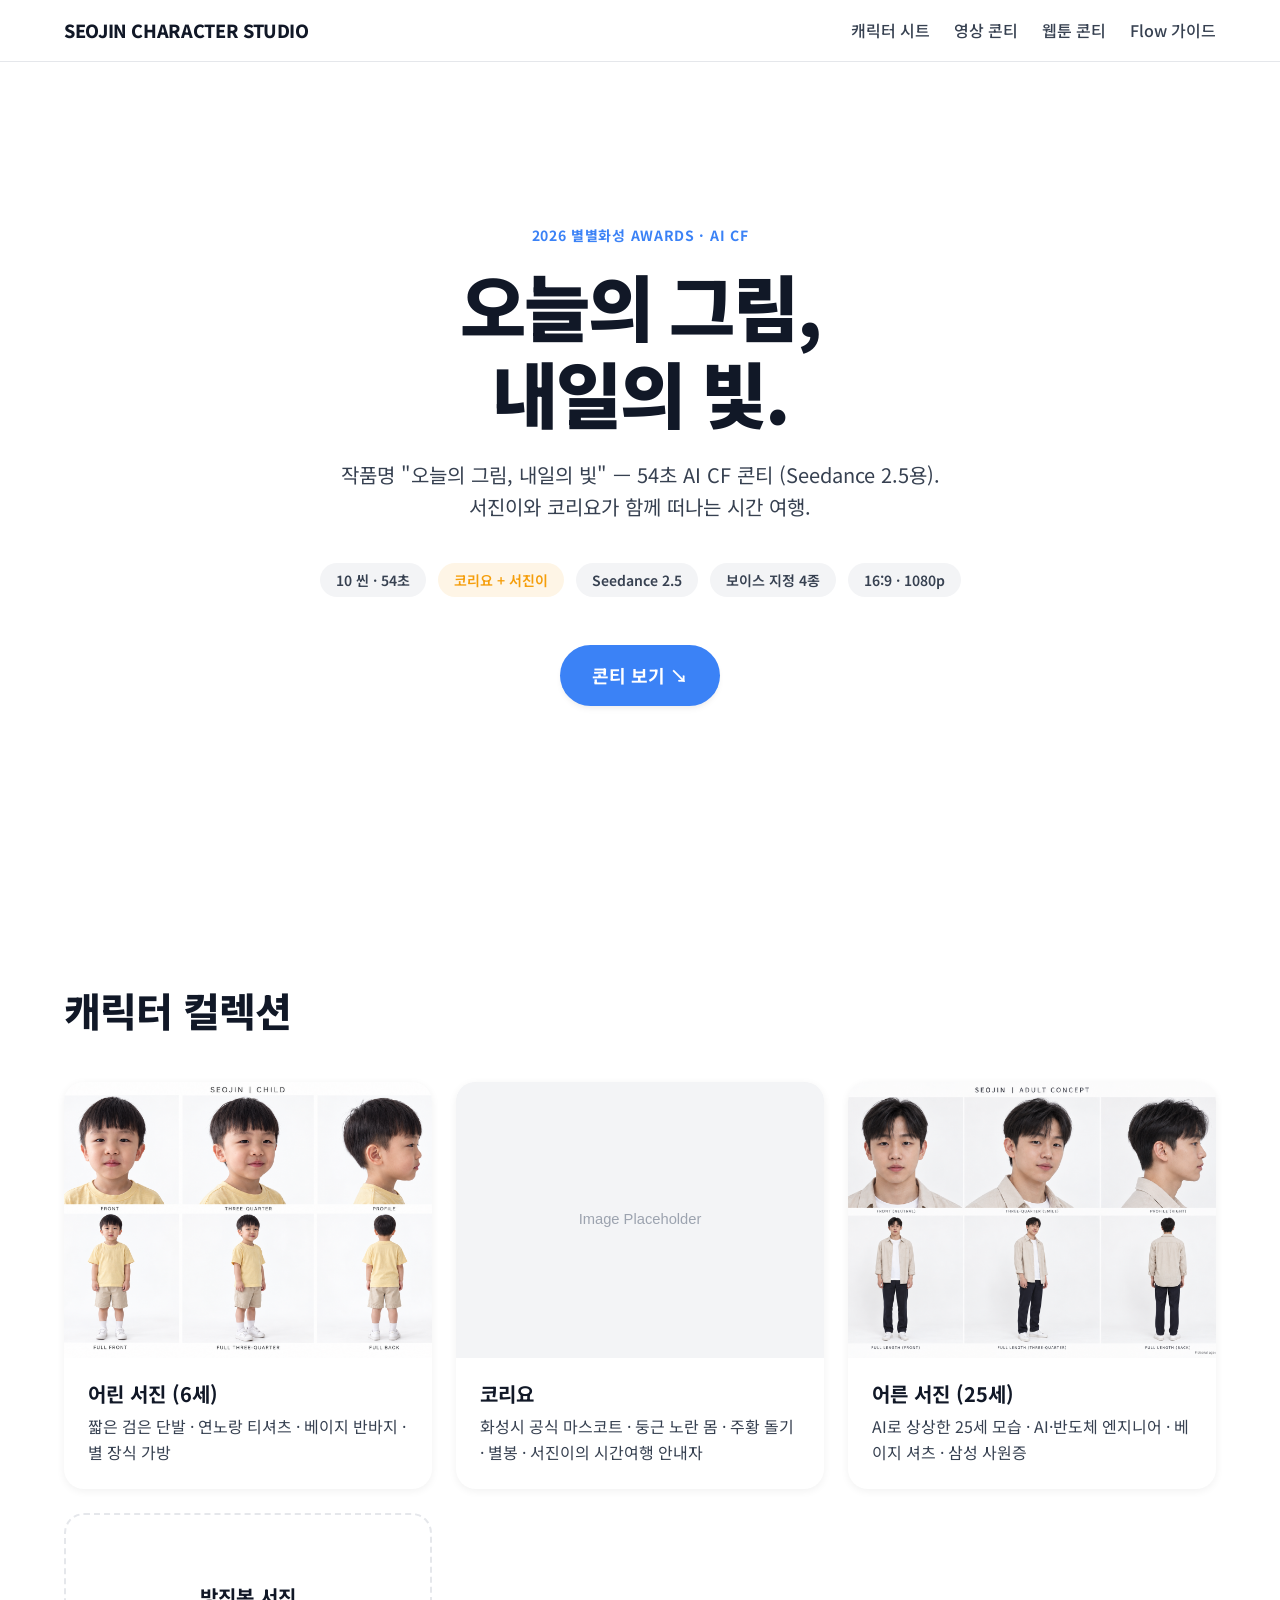
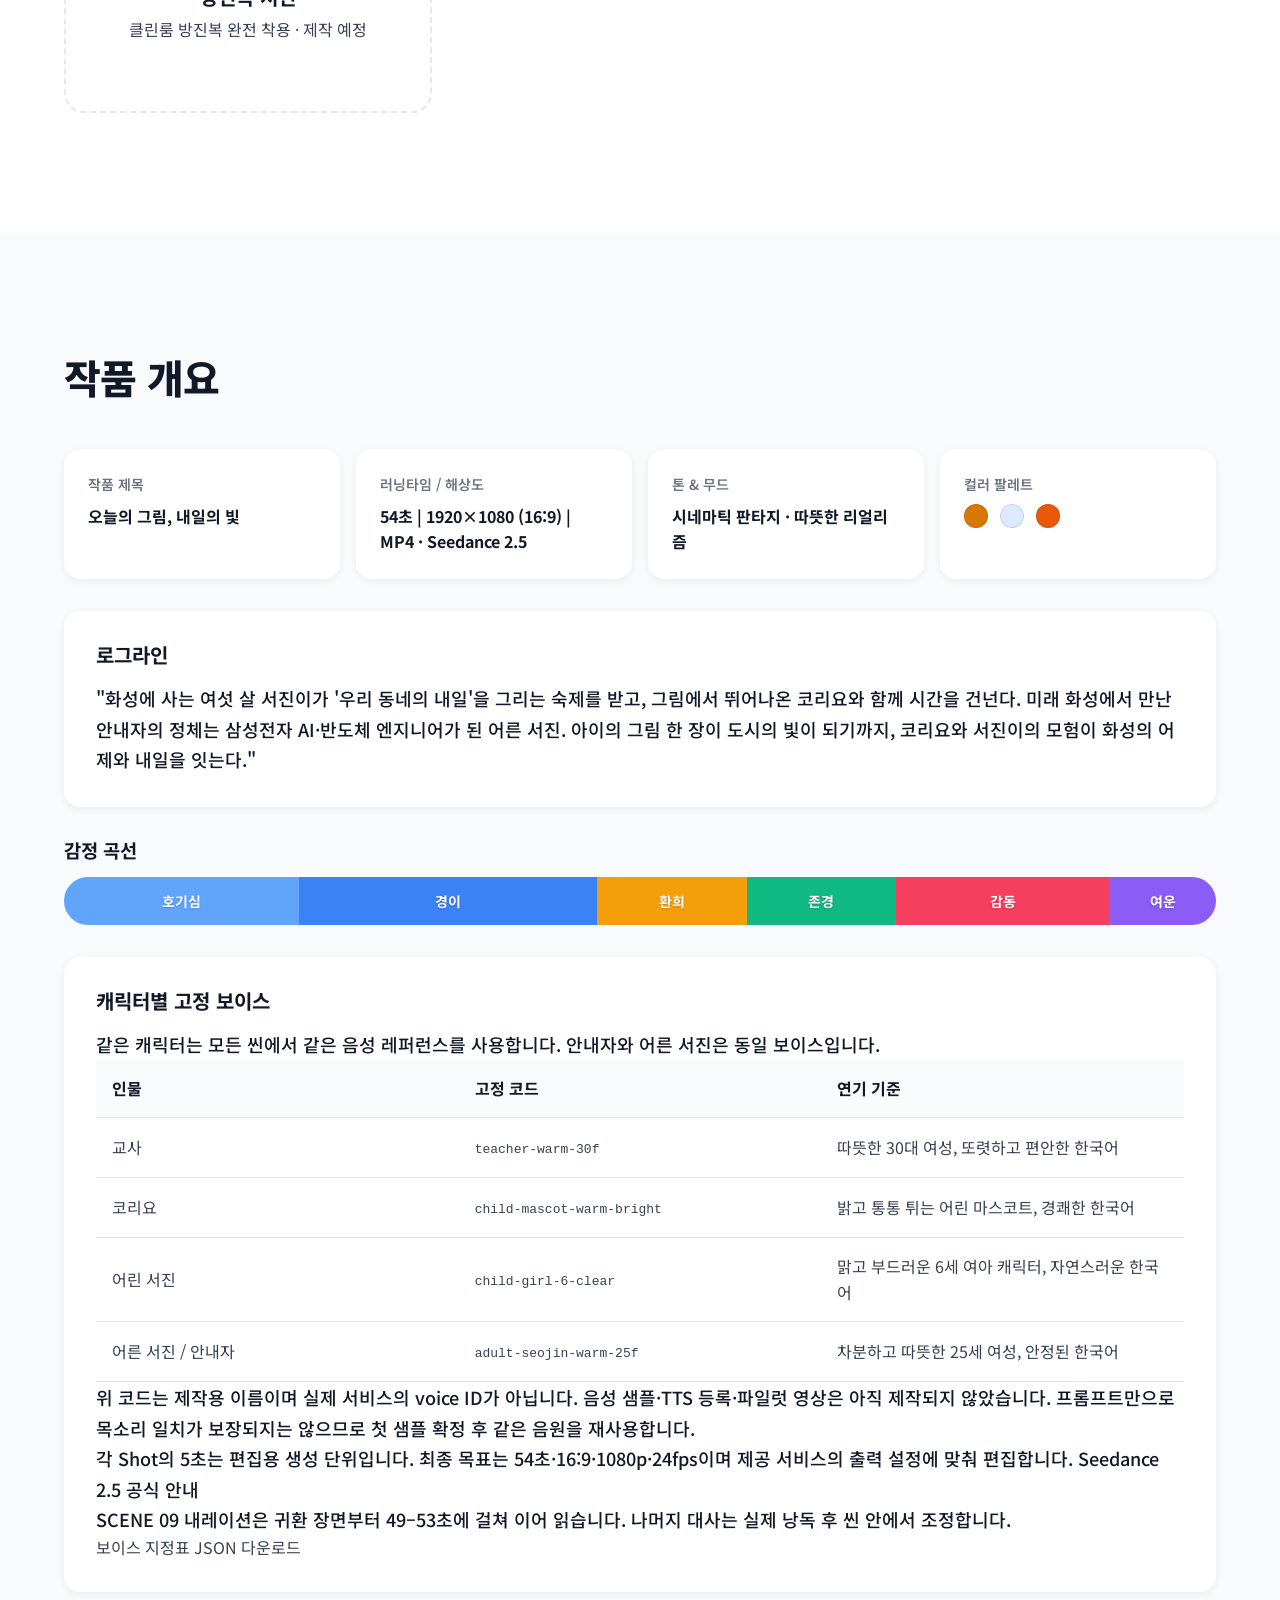
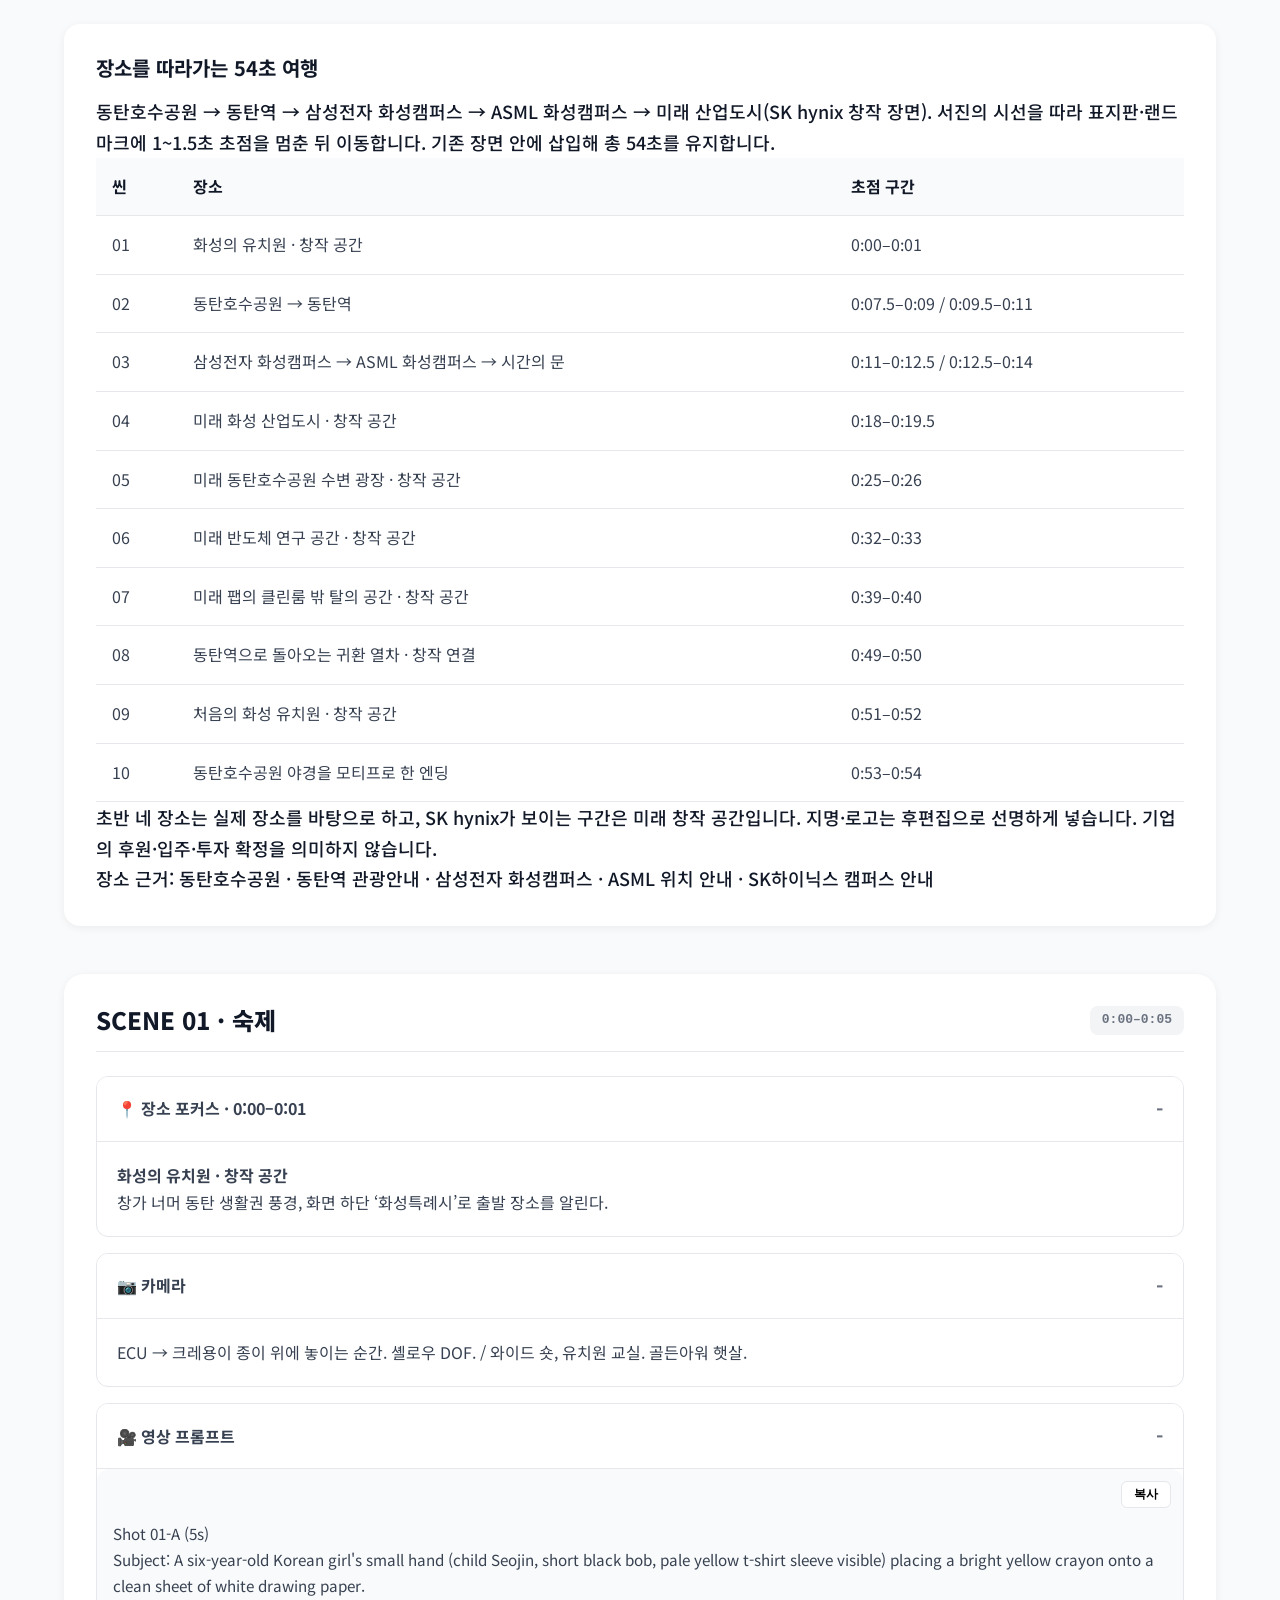
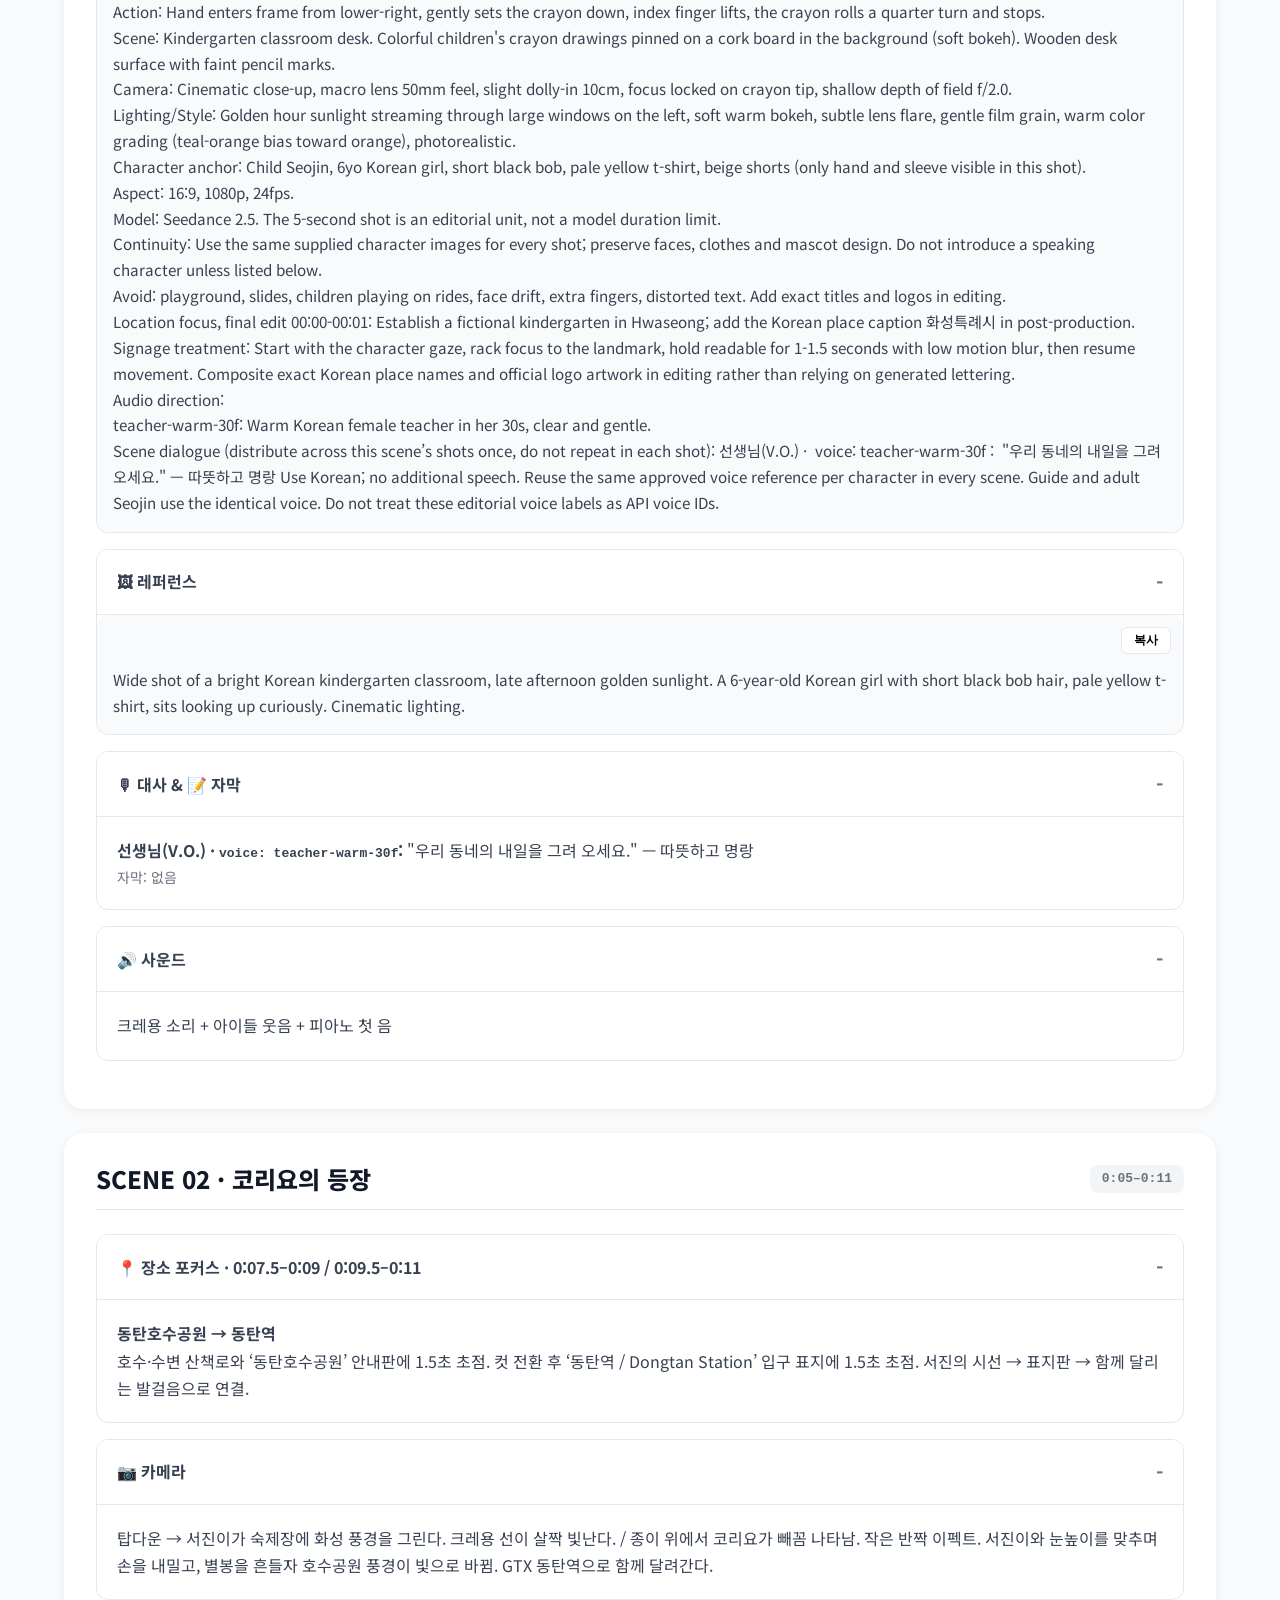
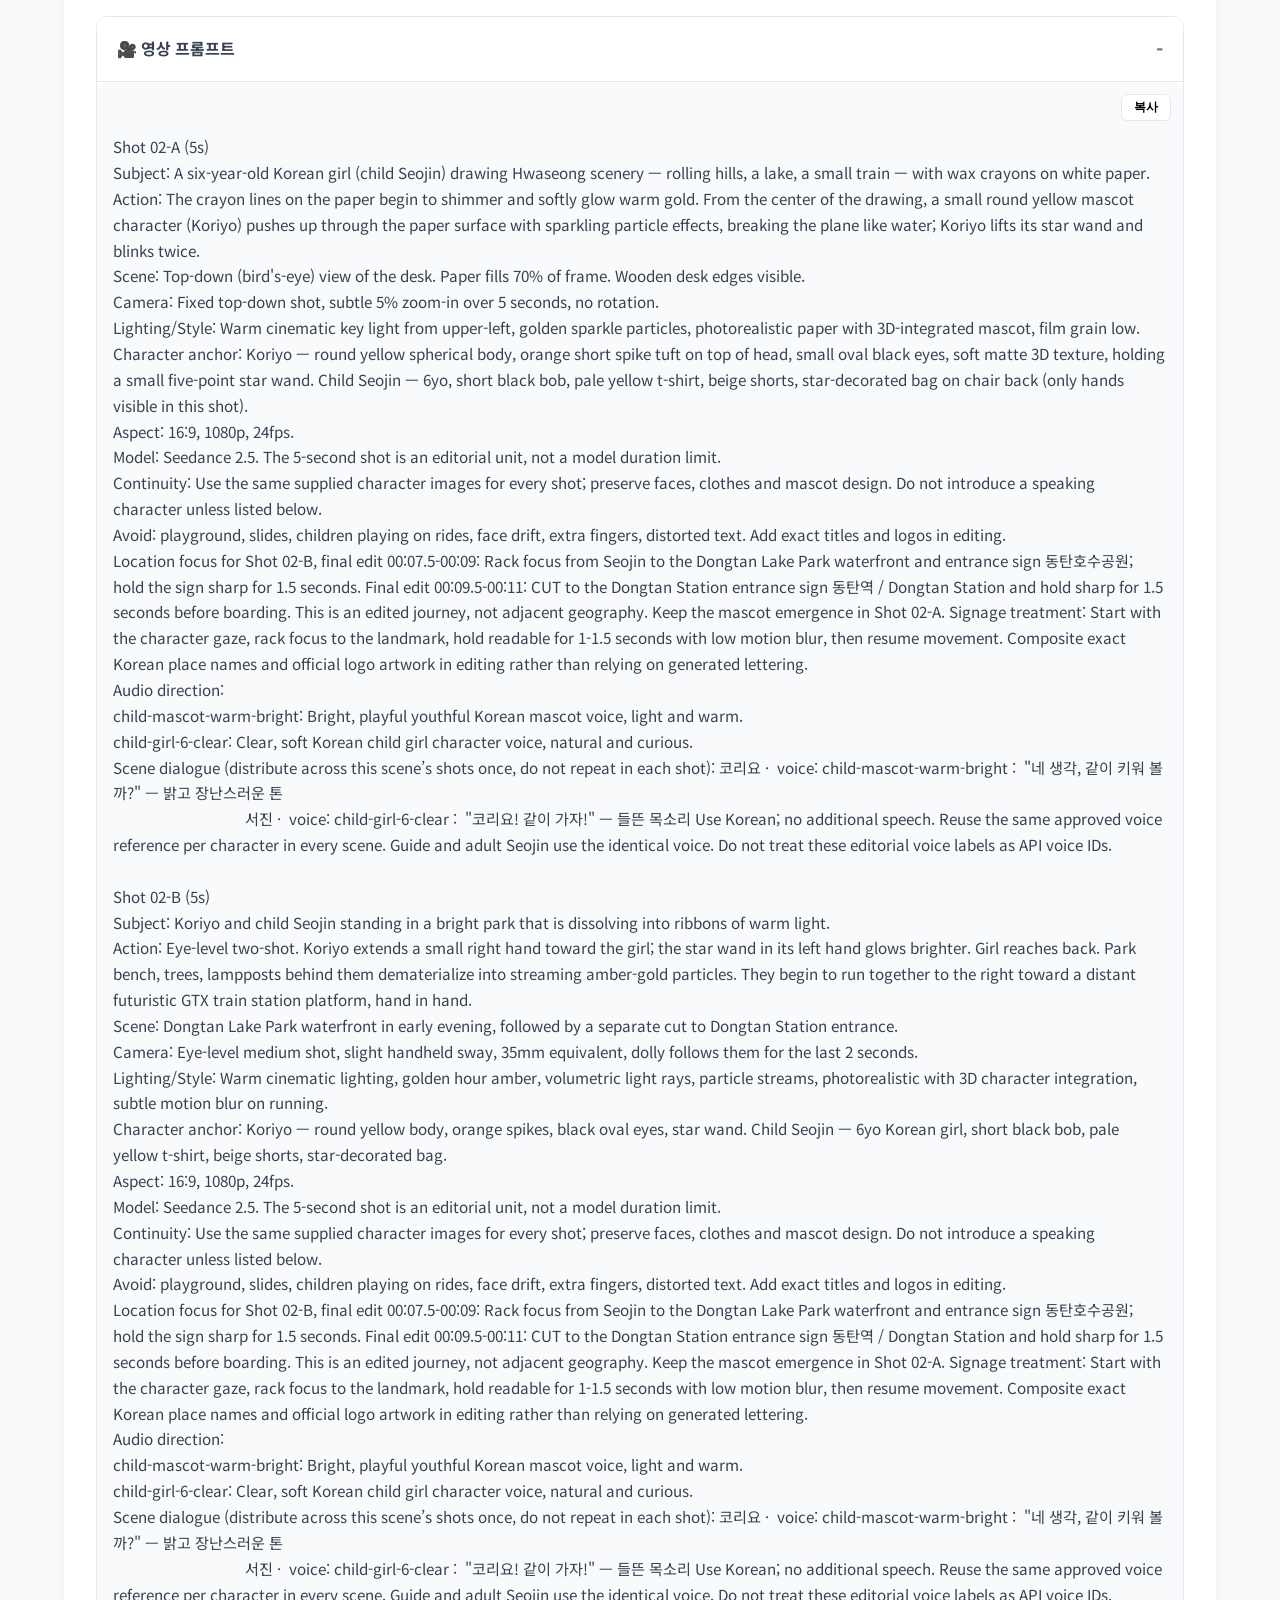
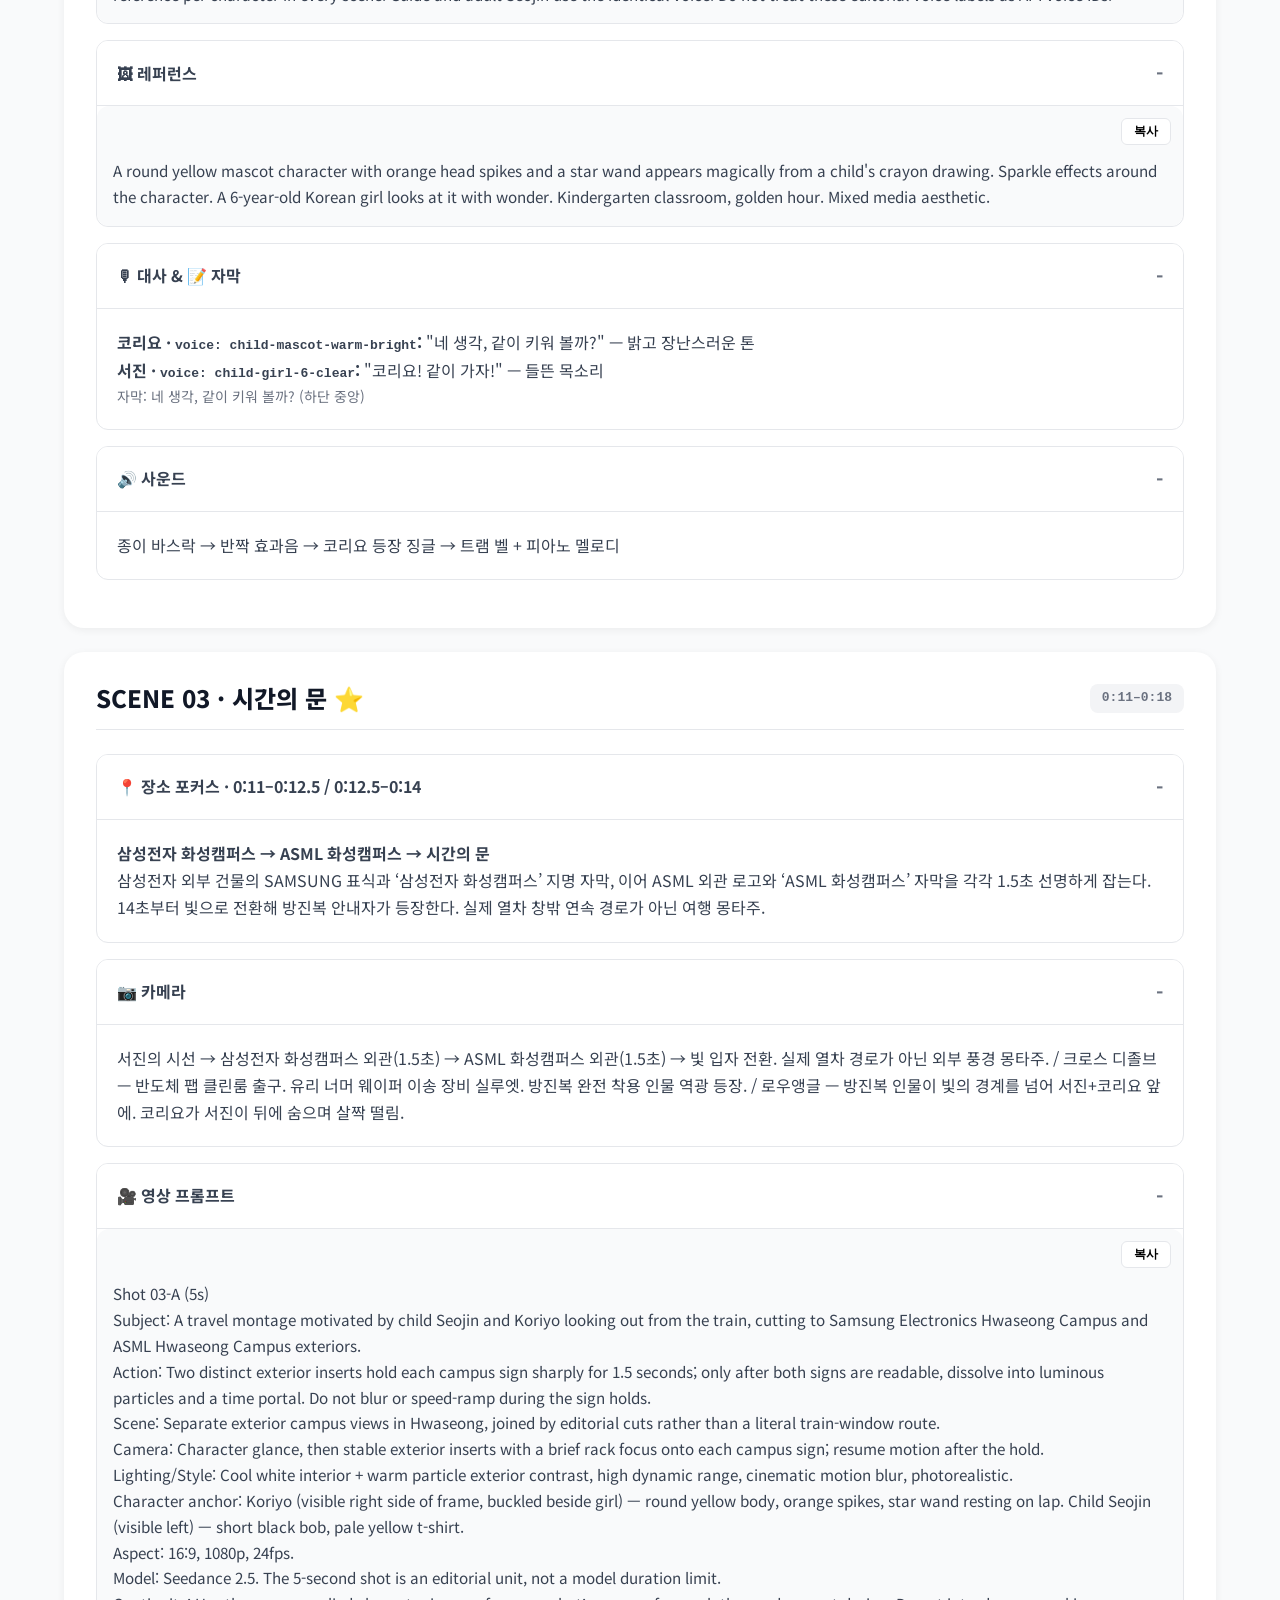
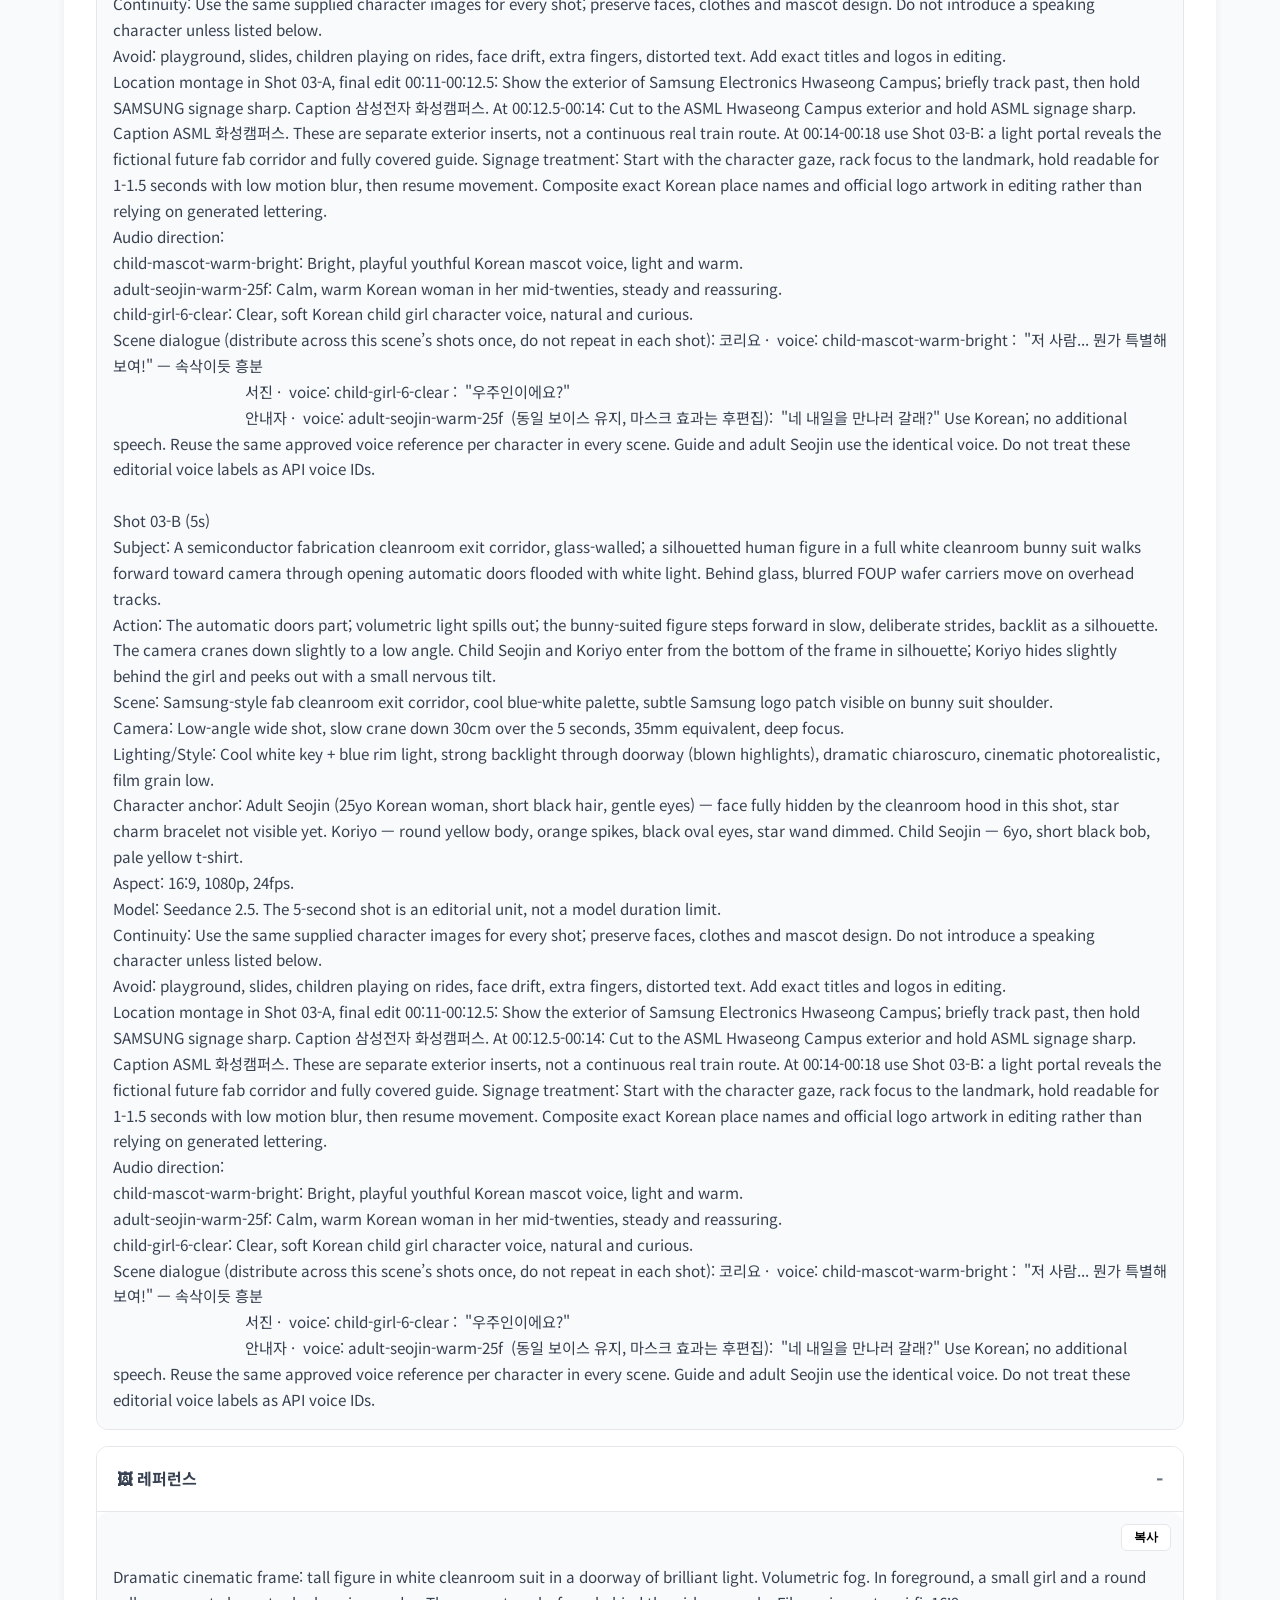
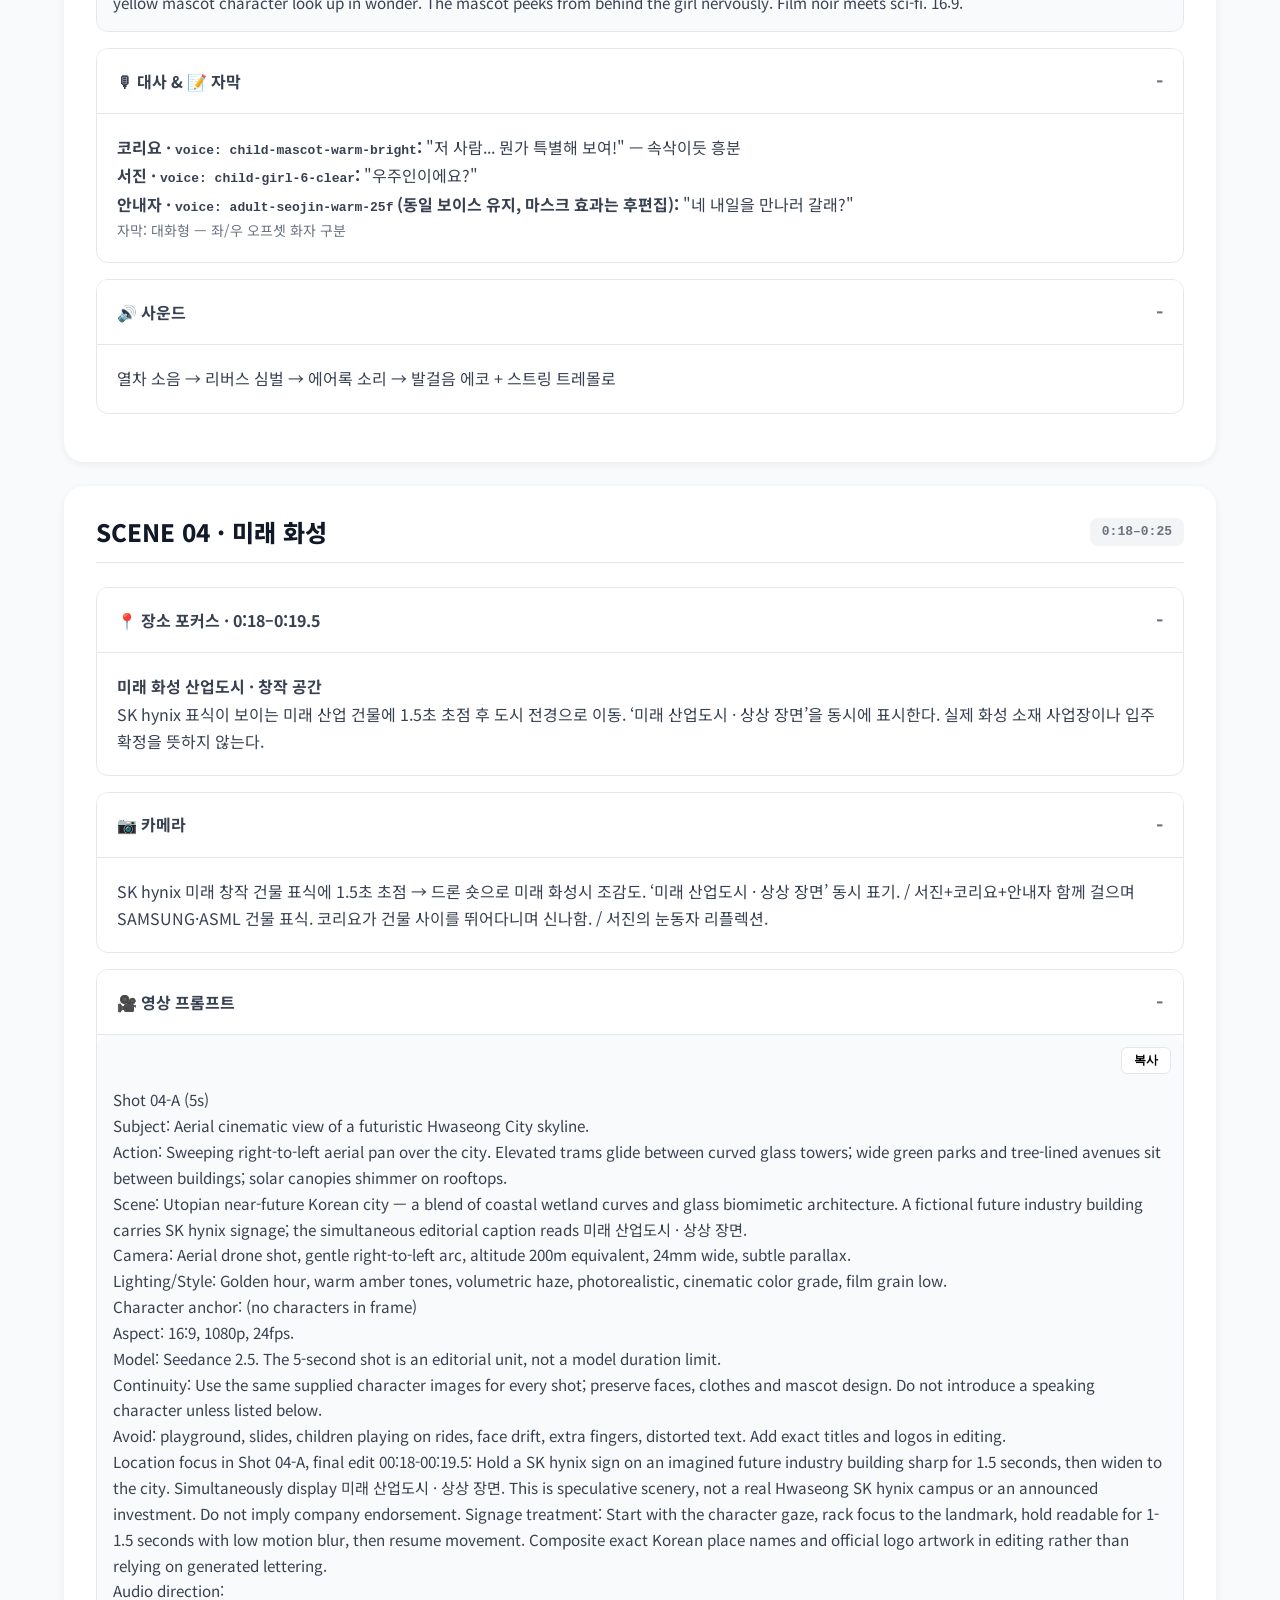
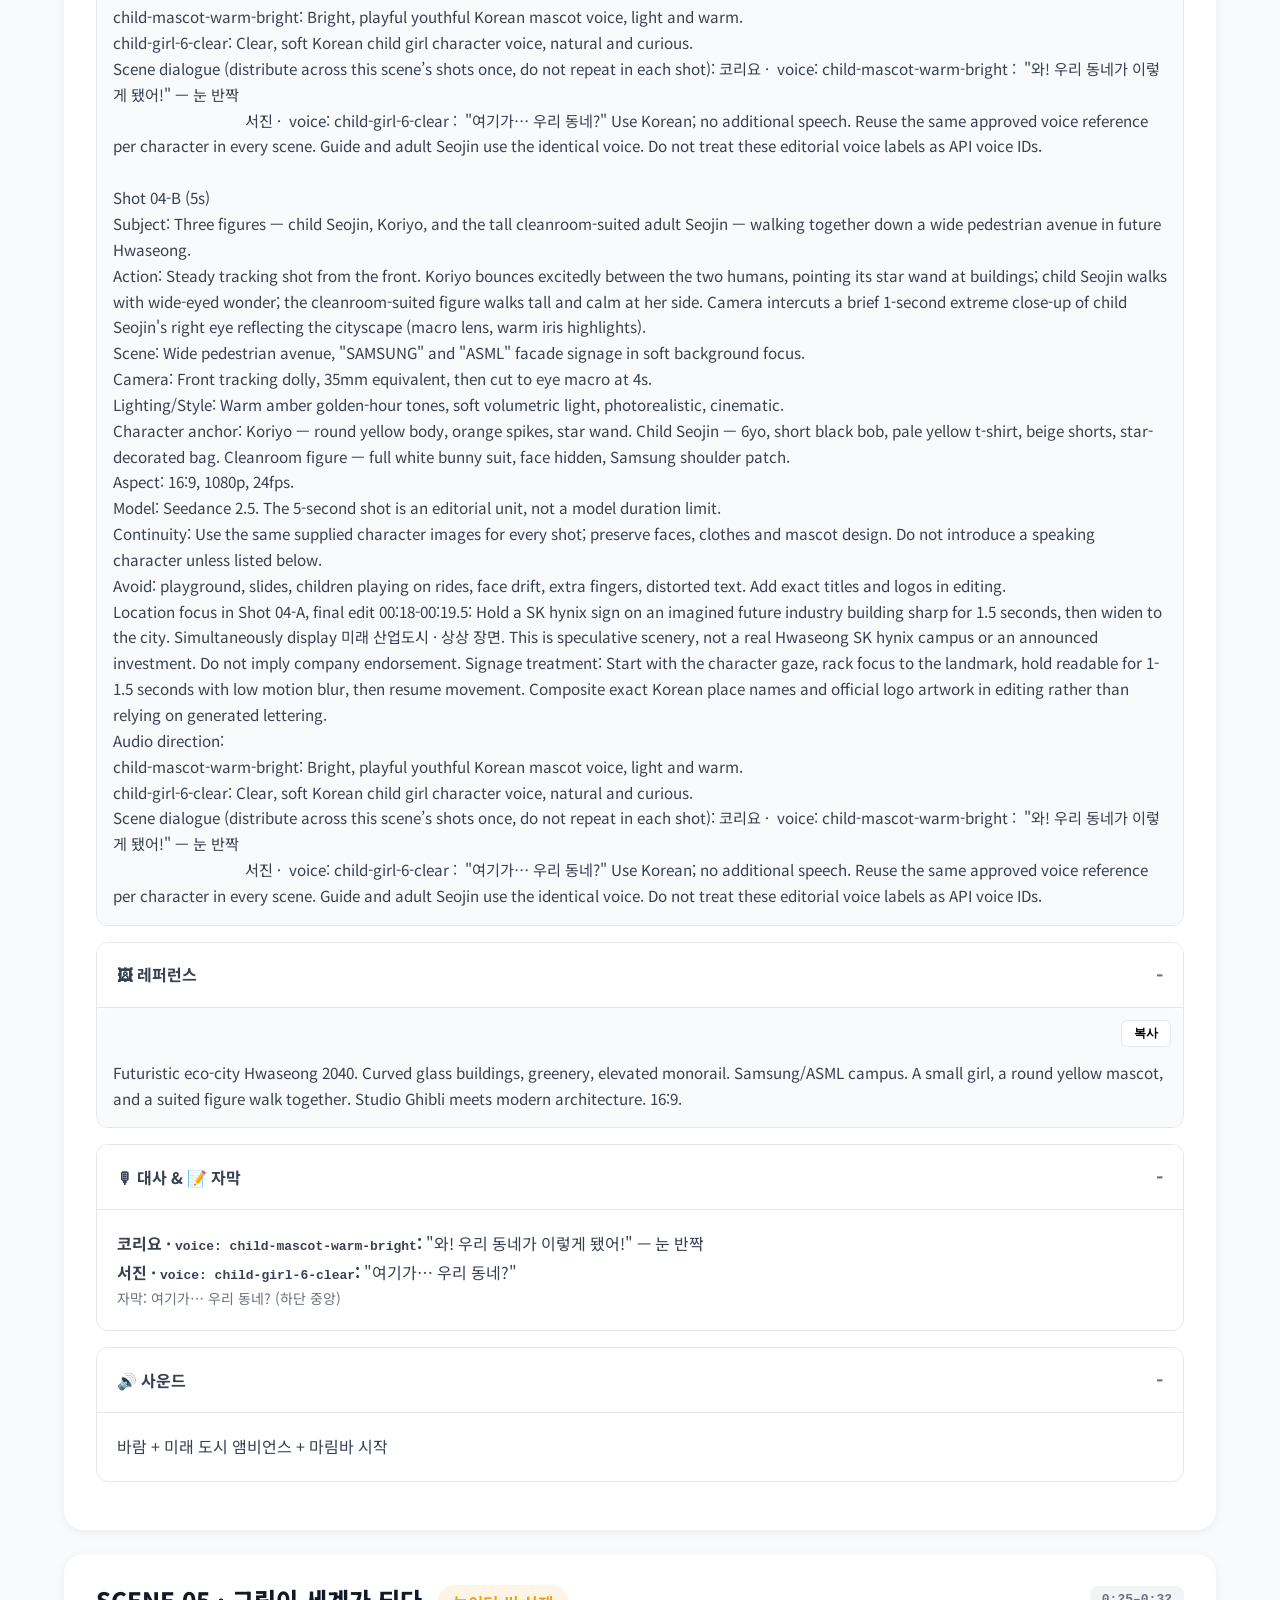
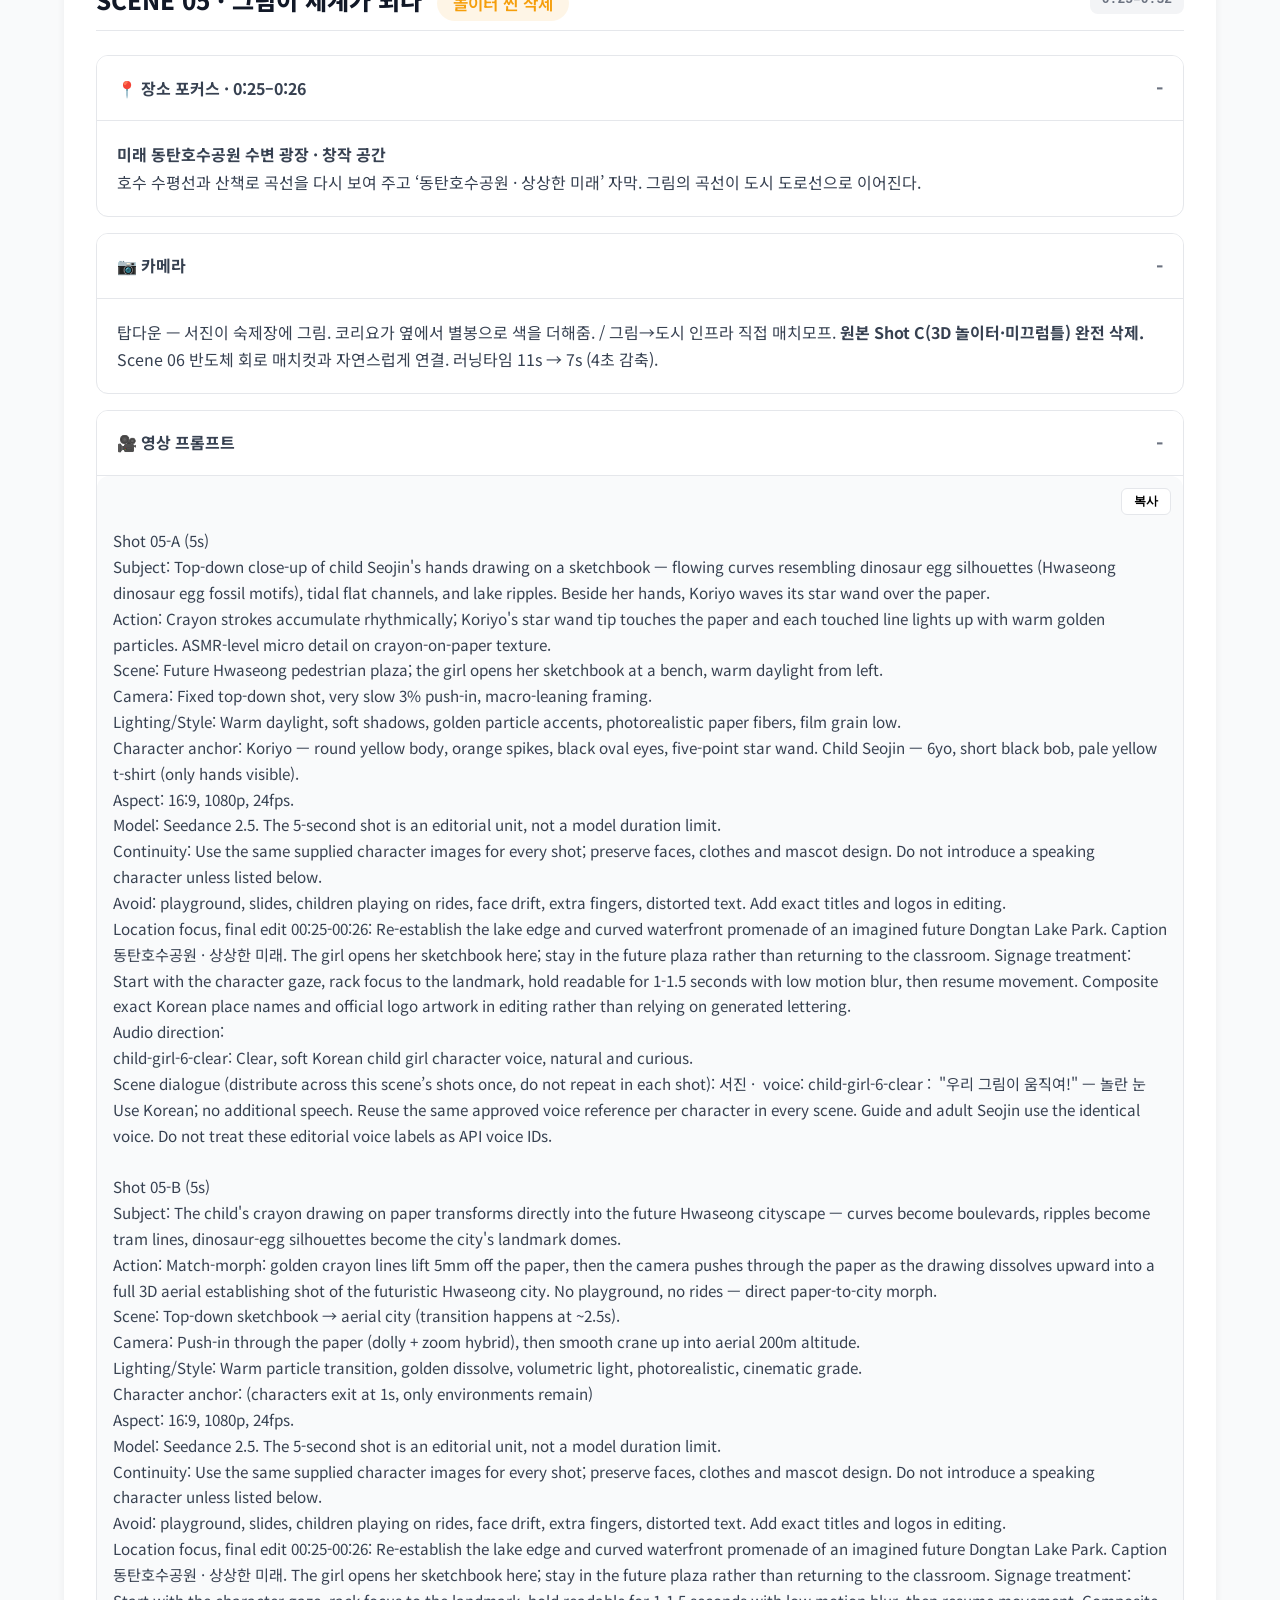
==== commit 9465e019: "Add vertical-scroll webtoon storyboard page" ====
--- a/index.html
+++ b/index.html
@@ -15,7 +15,8 @@
             <div class="brand">SEOJIN CHARACTER STUDIO</div>
             <nav class="nav">
                 <a href="#collection">캐릭터 시트</a>
-                <a href="#conti">콘티</a>
+                <a href="#conti">영상 콘티</a>
+                <a href="webtoon.html">웹툰 콘티</a>
                 <a href="#guide">Flow 가이드</a>
             </nav>
         </div>
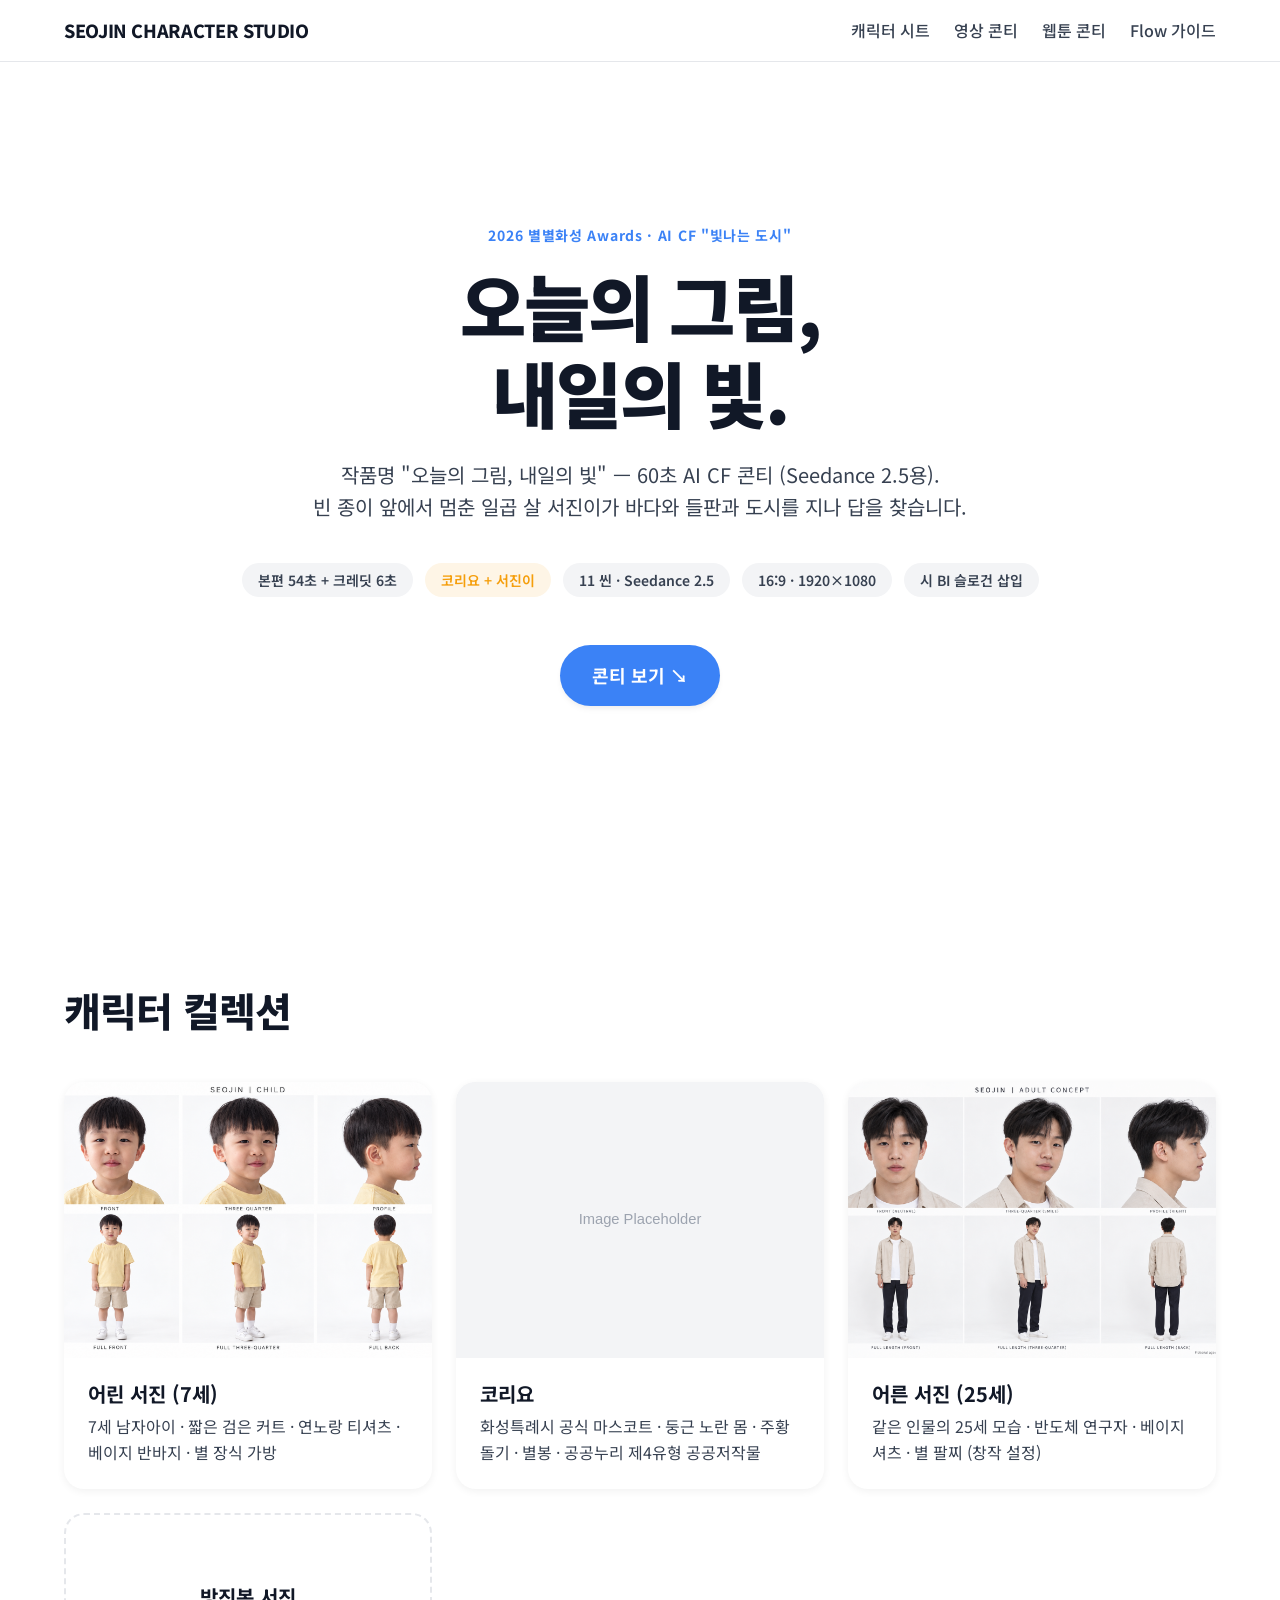
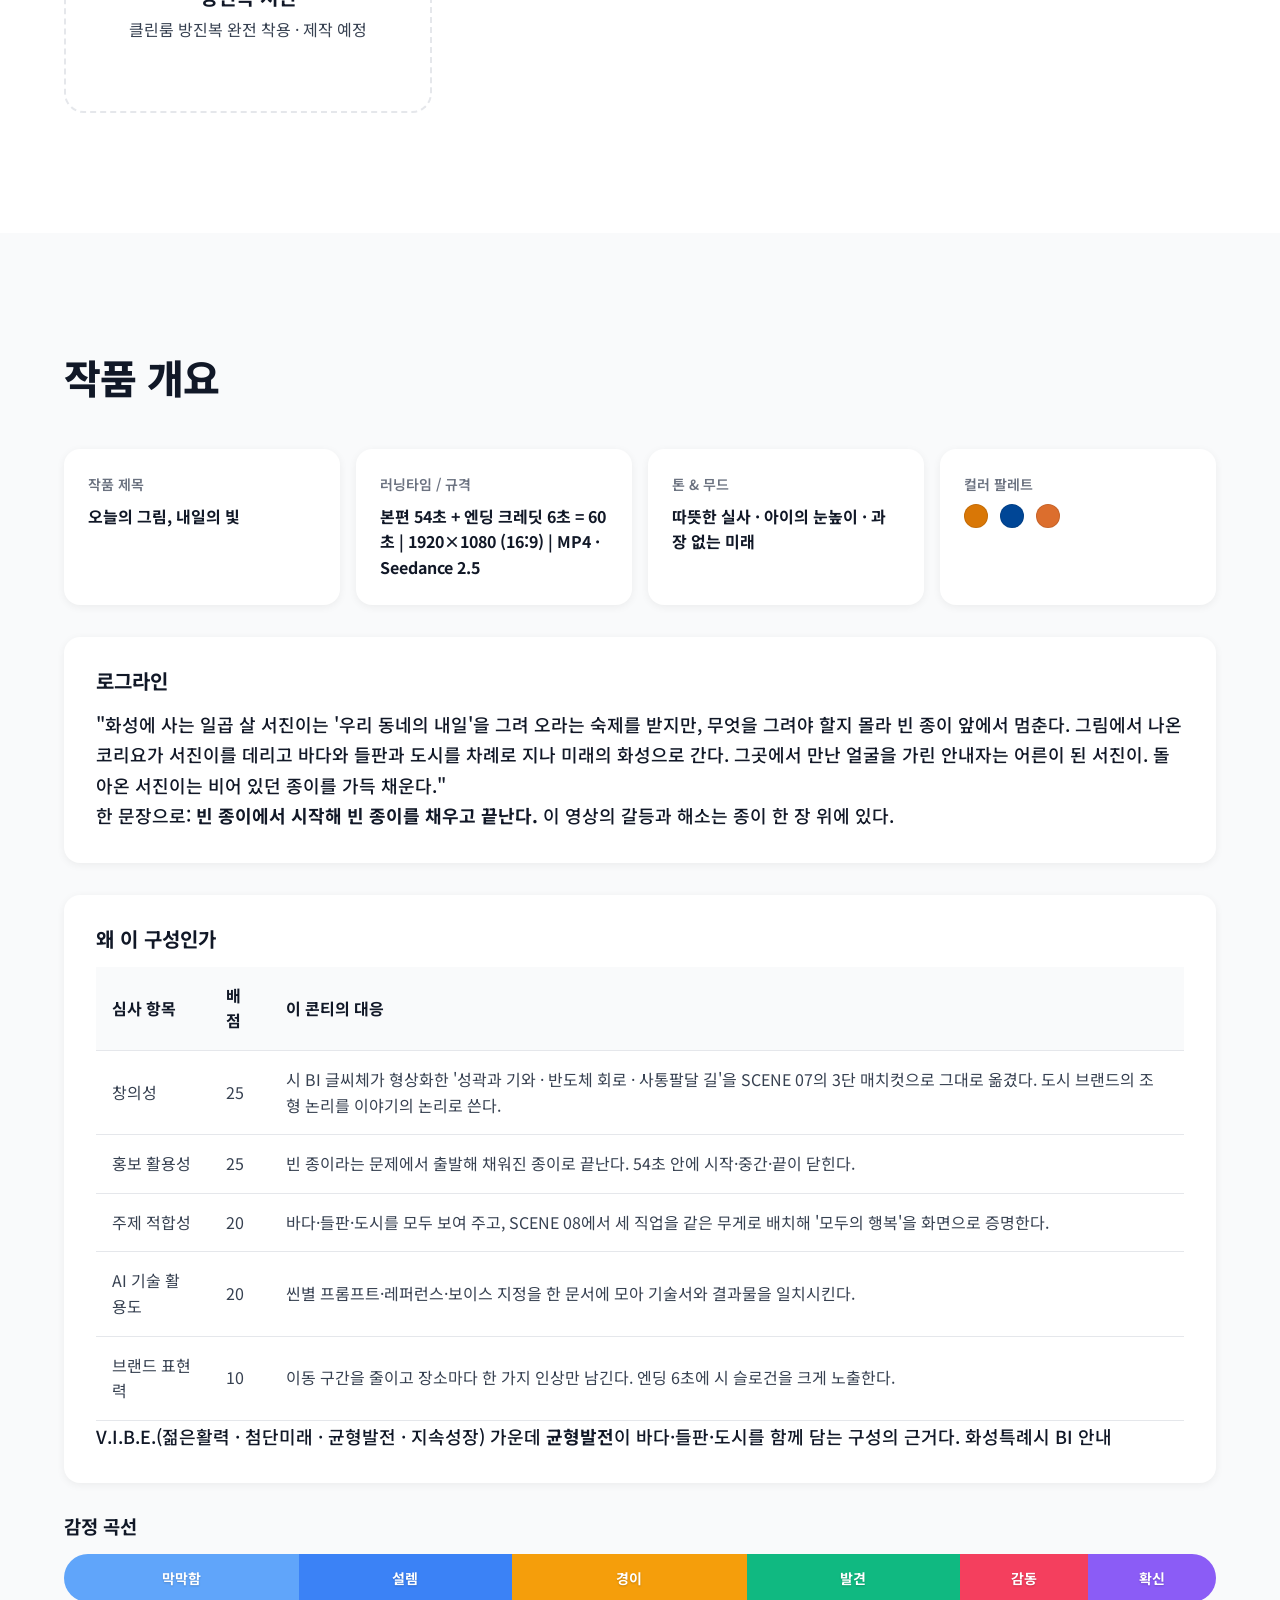
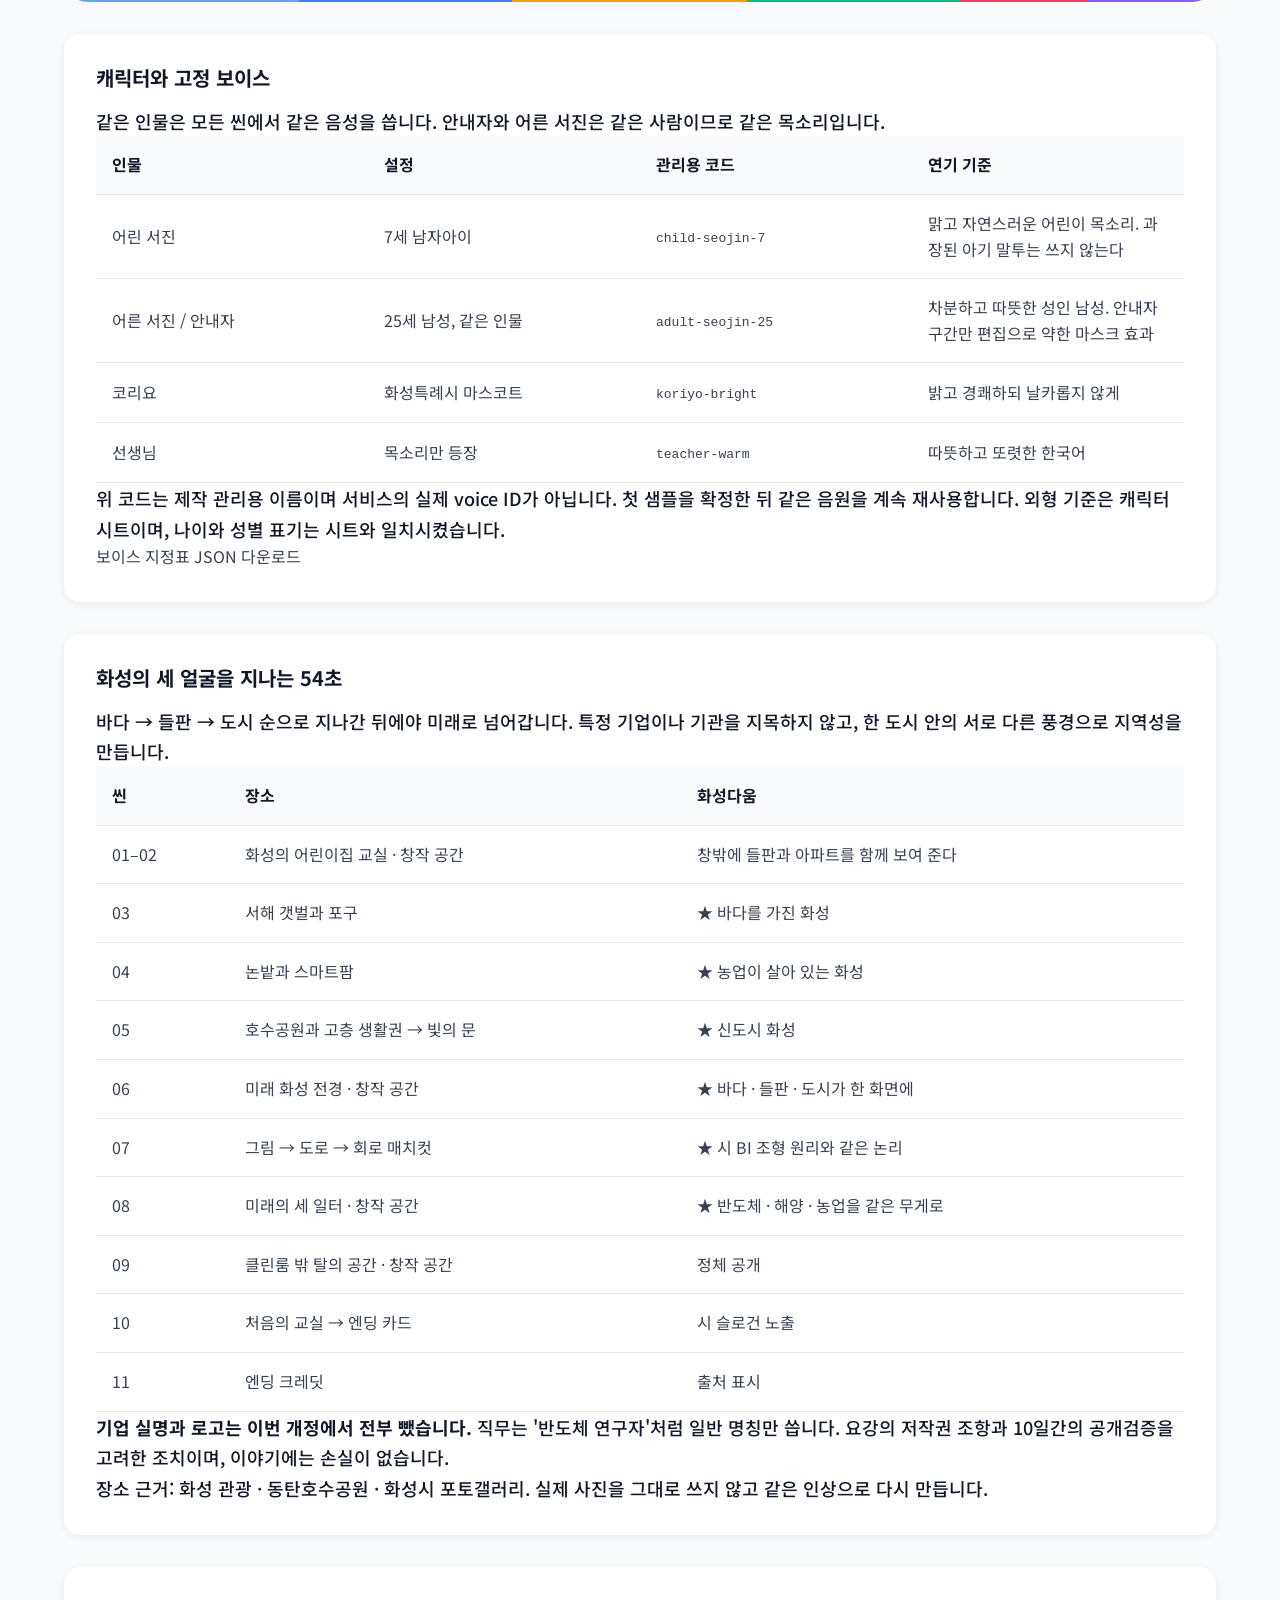
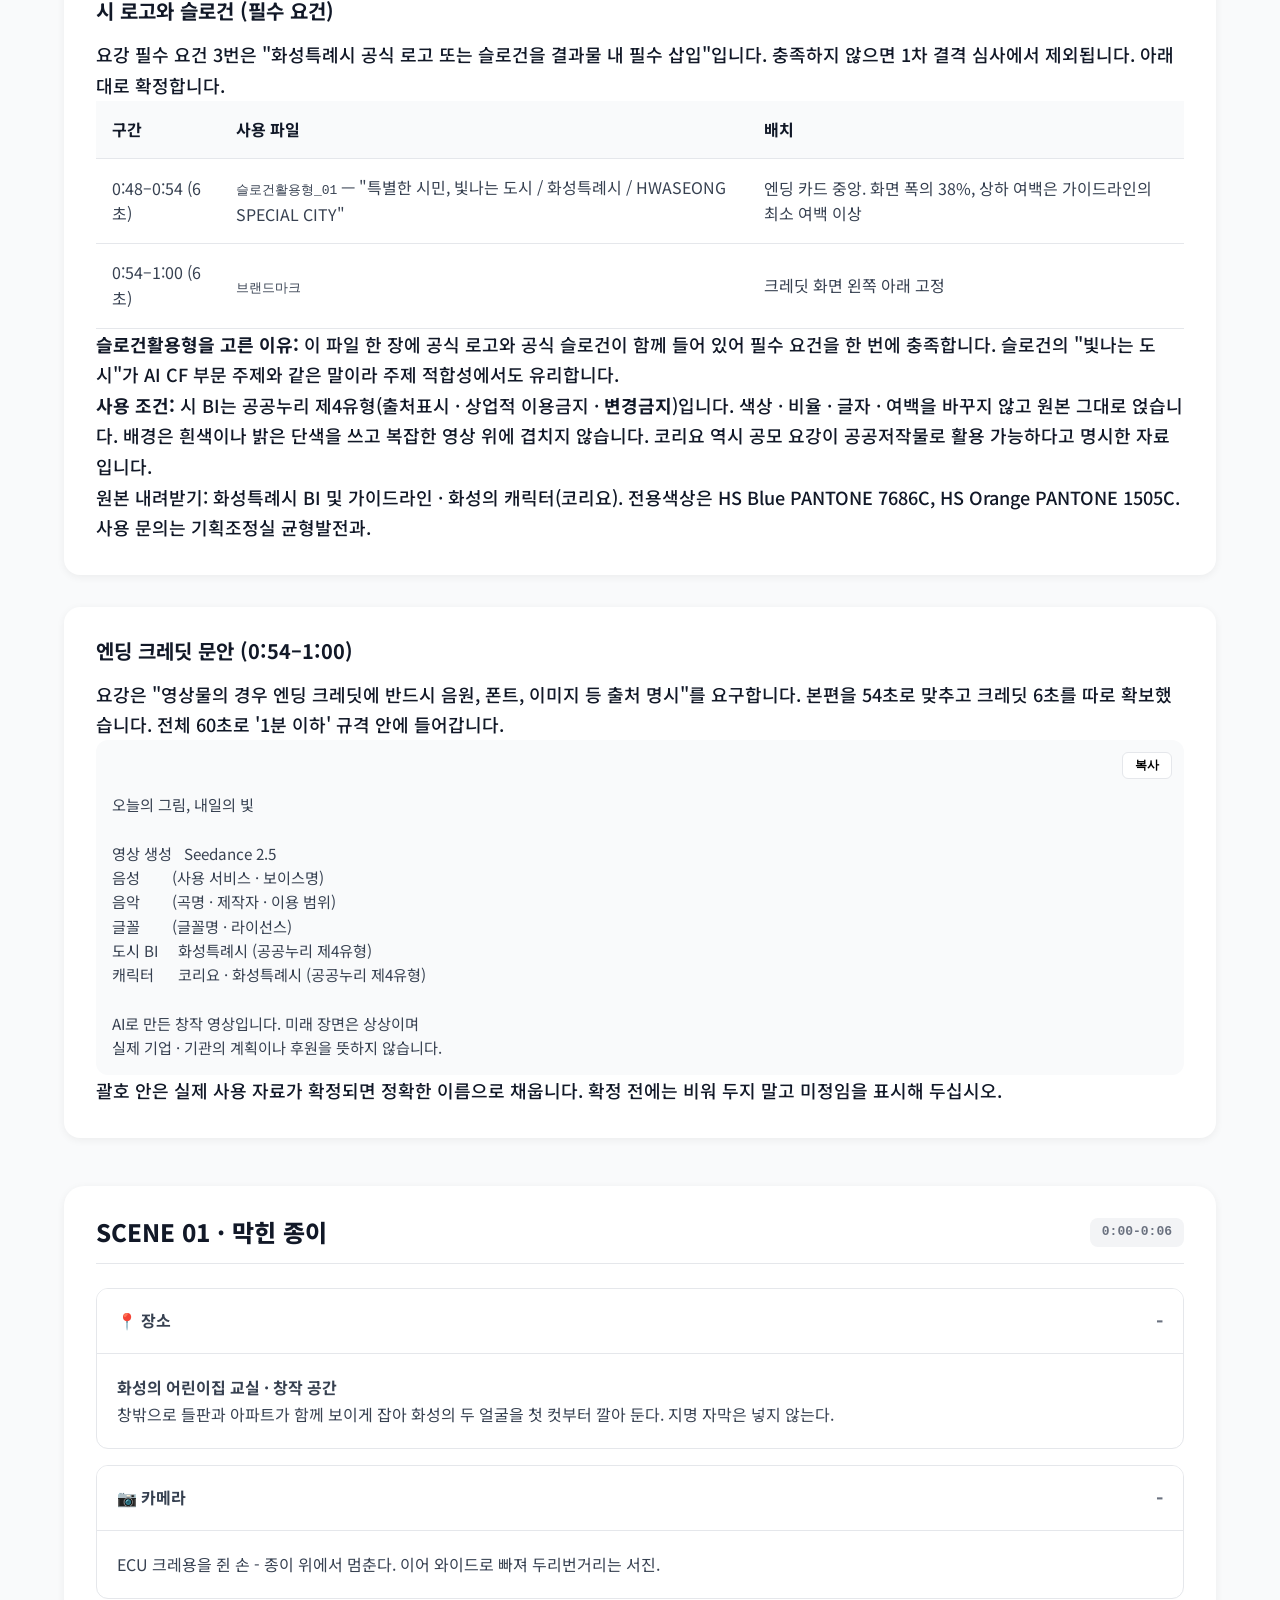
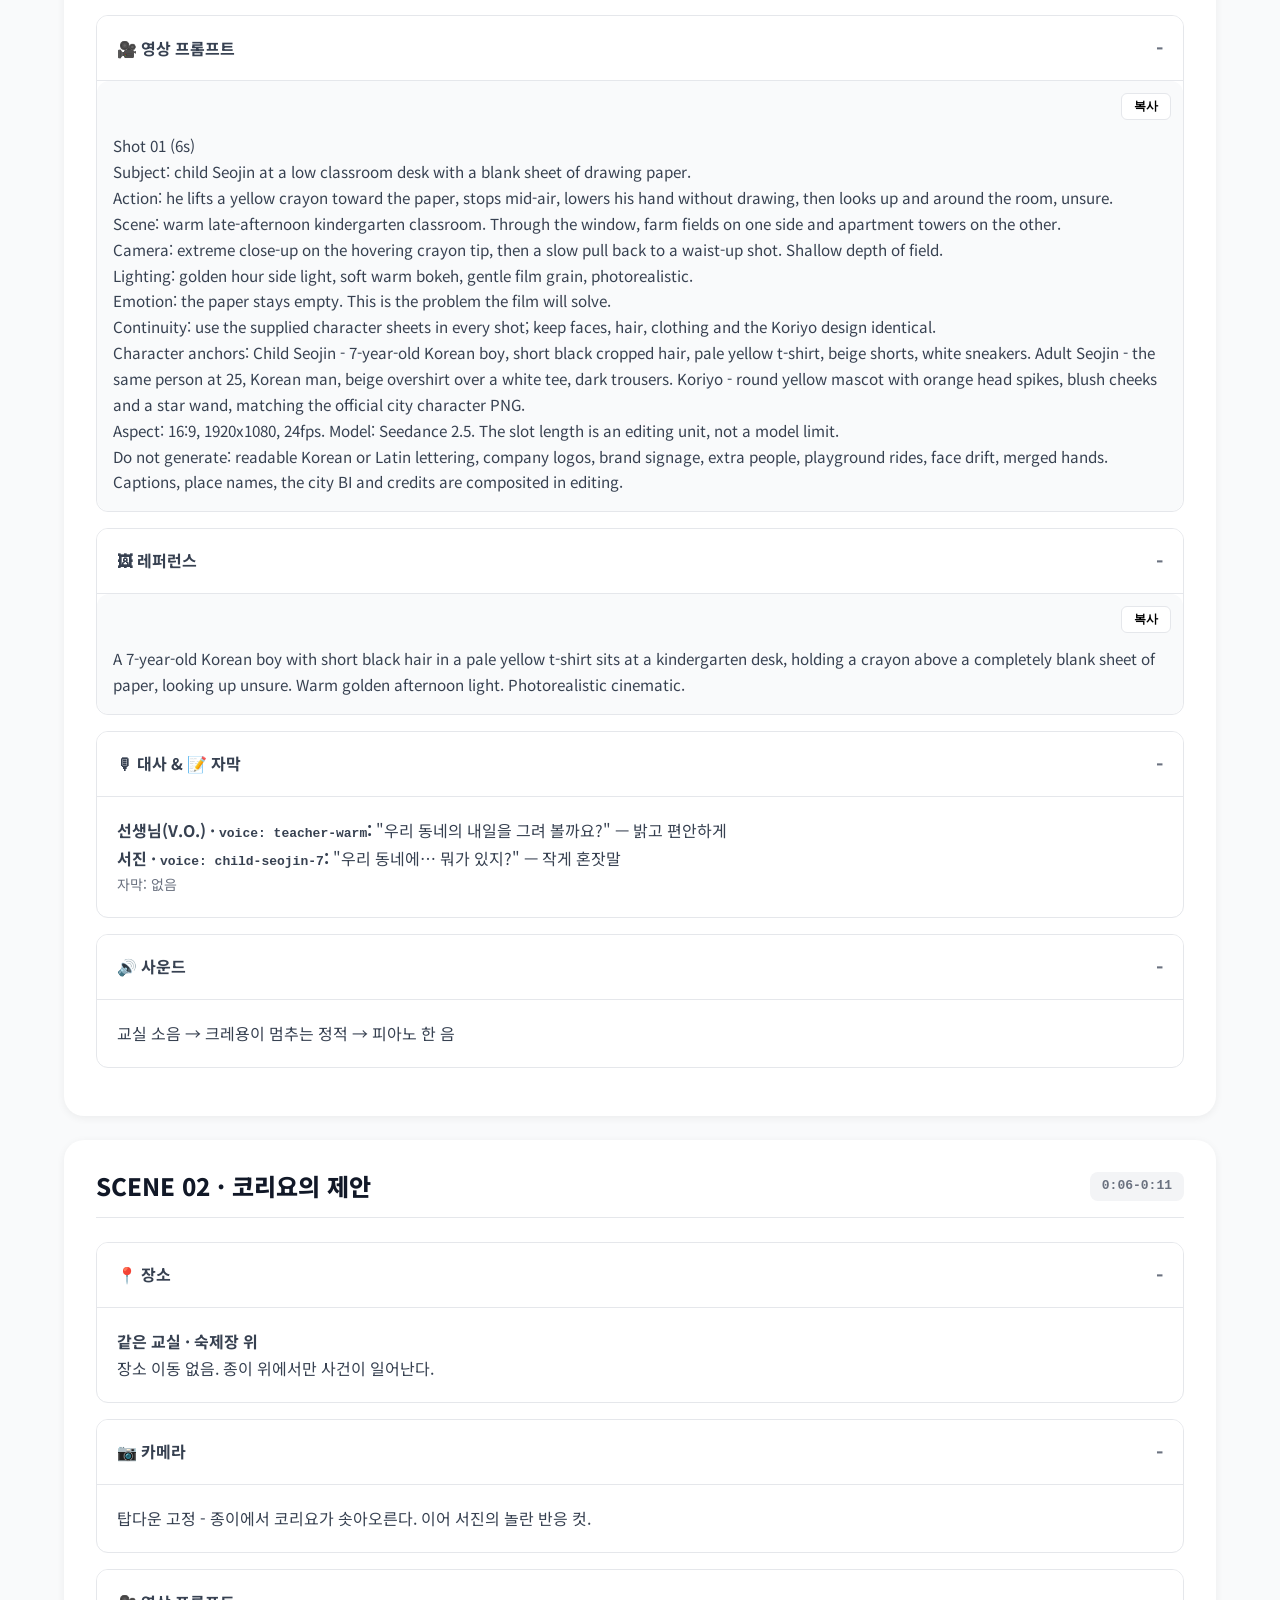
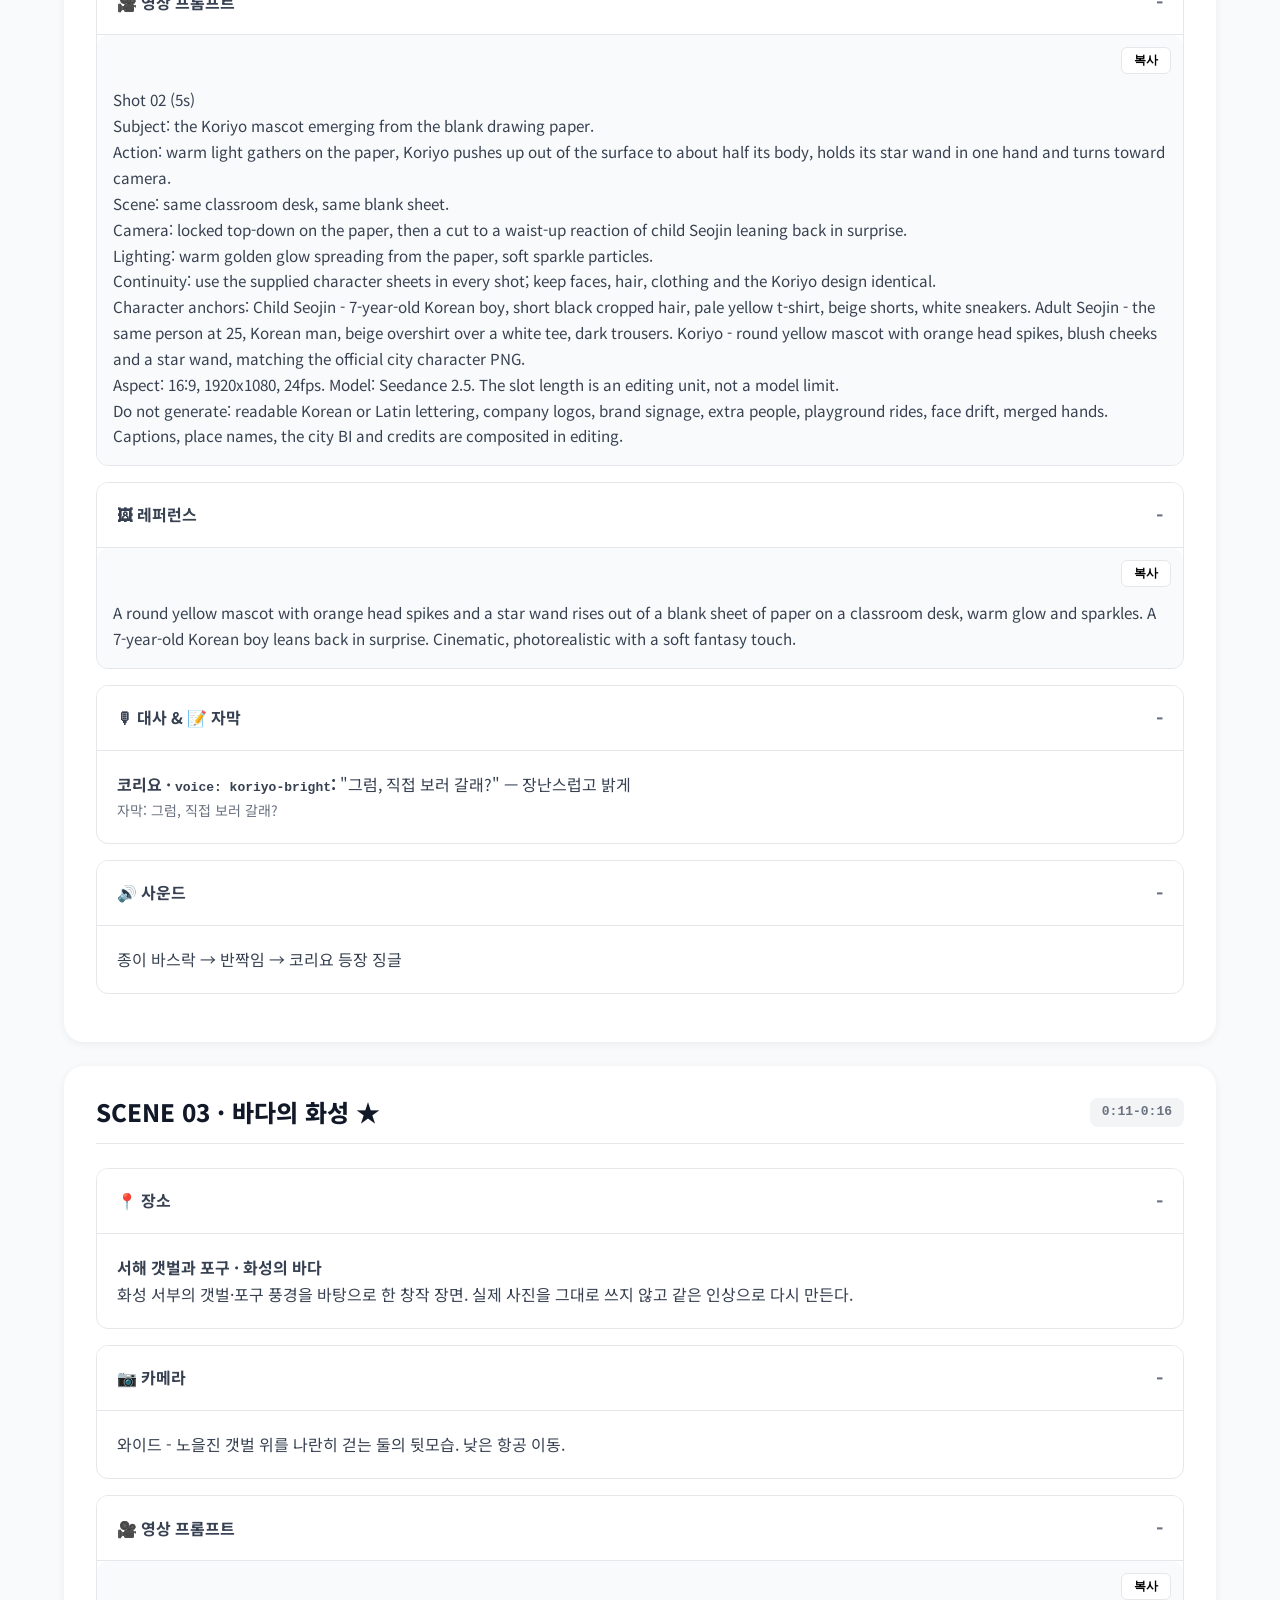
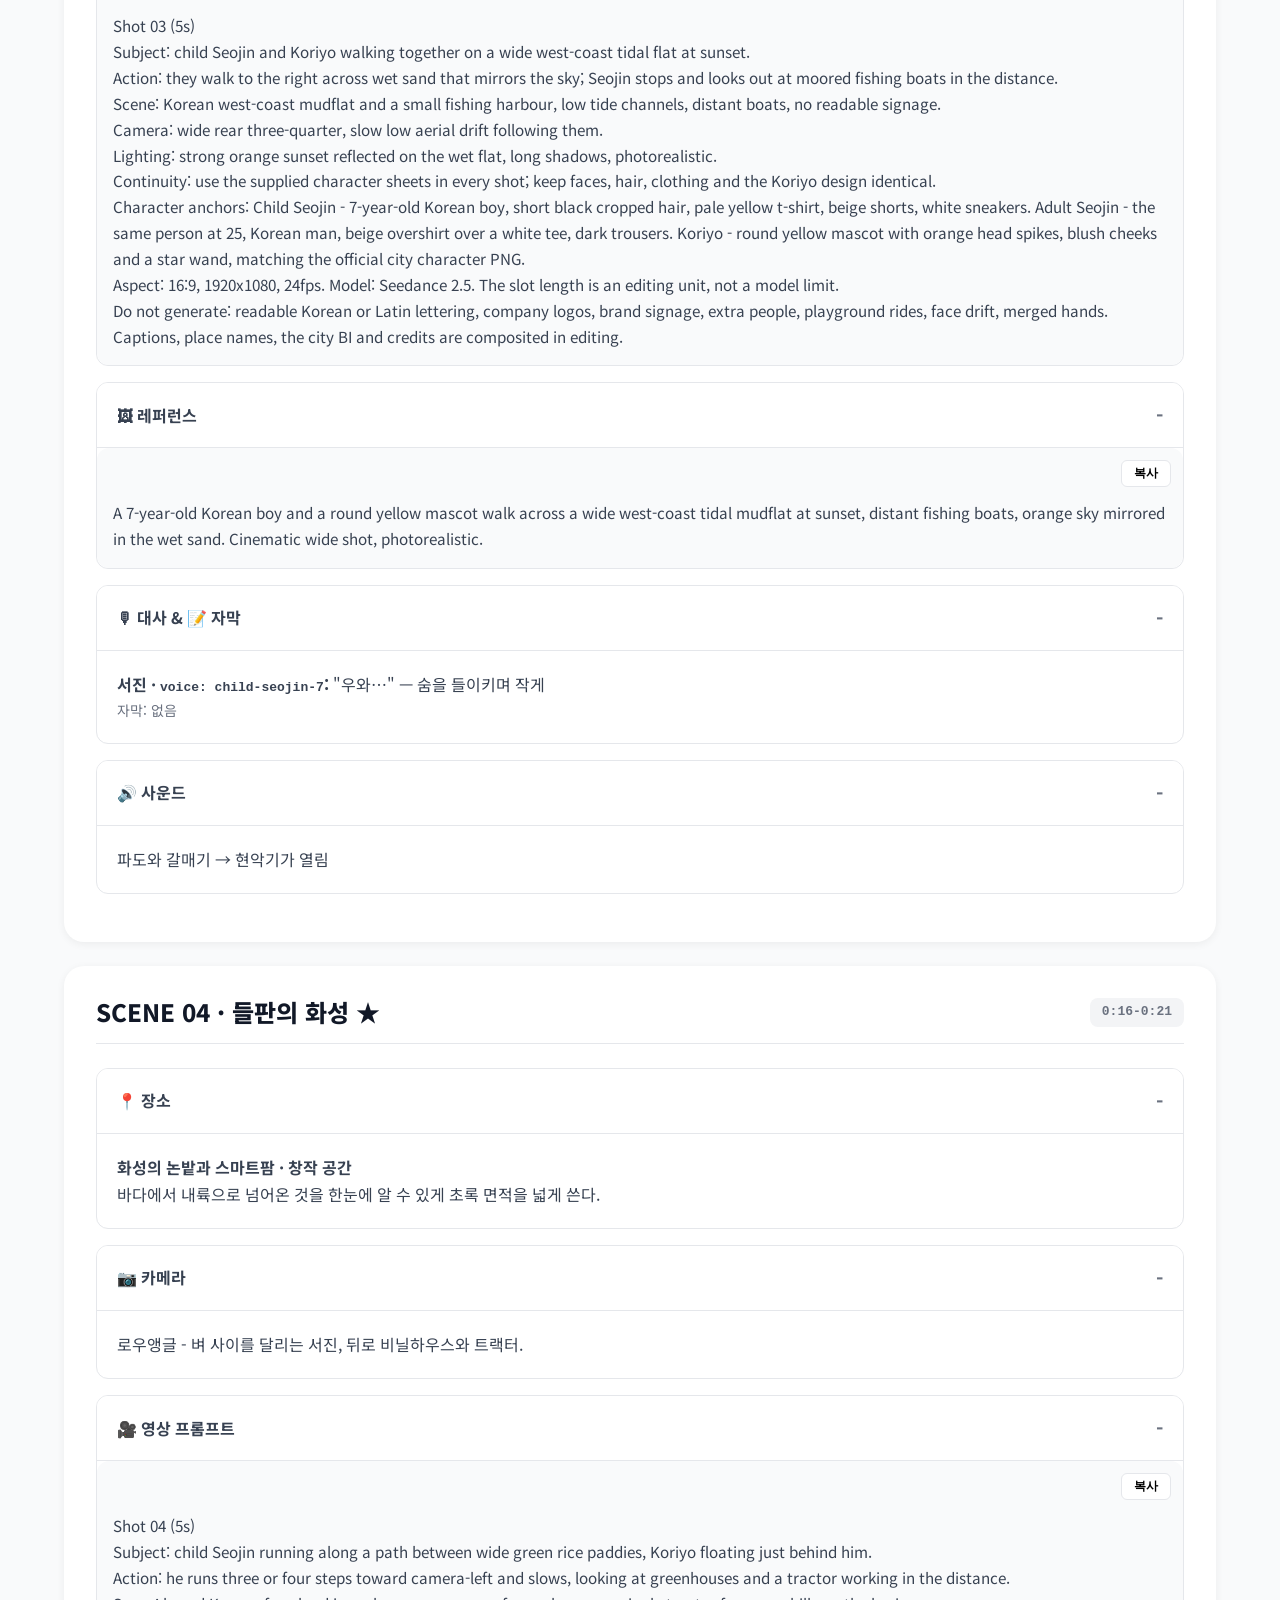
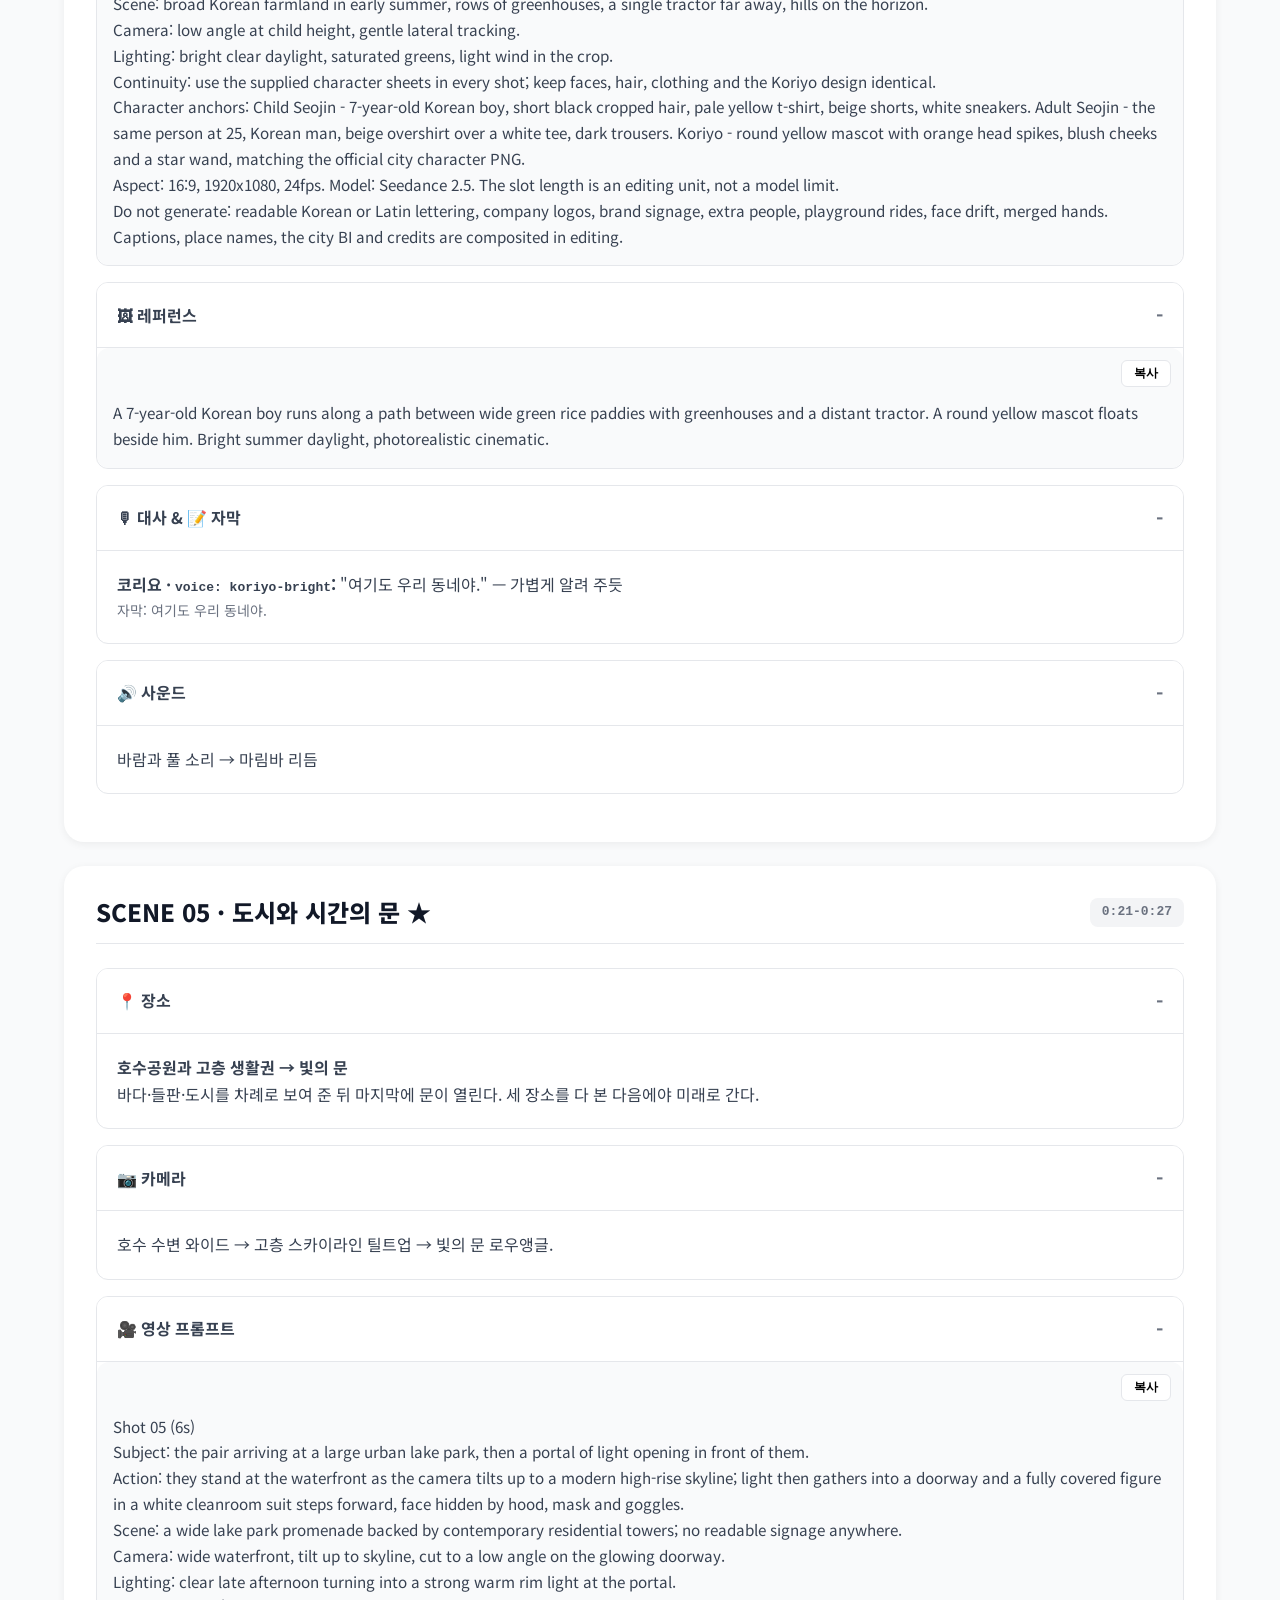
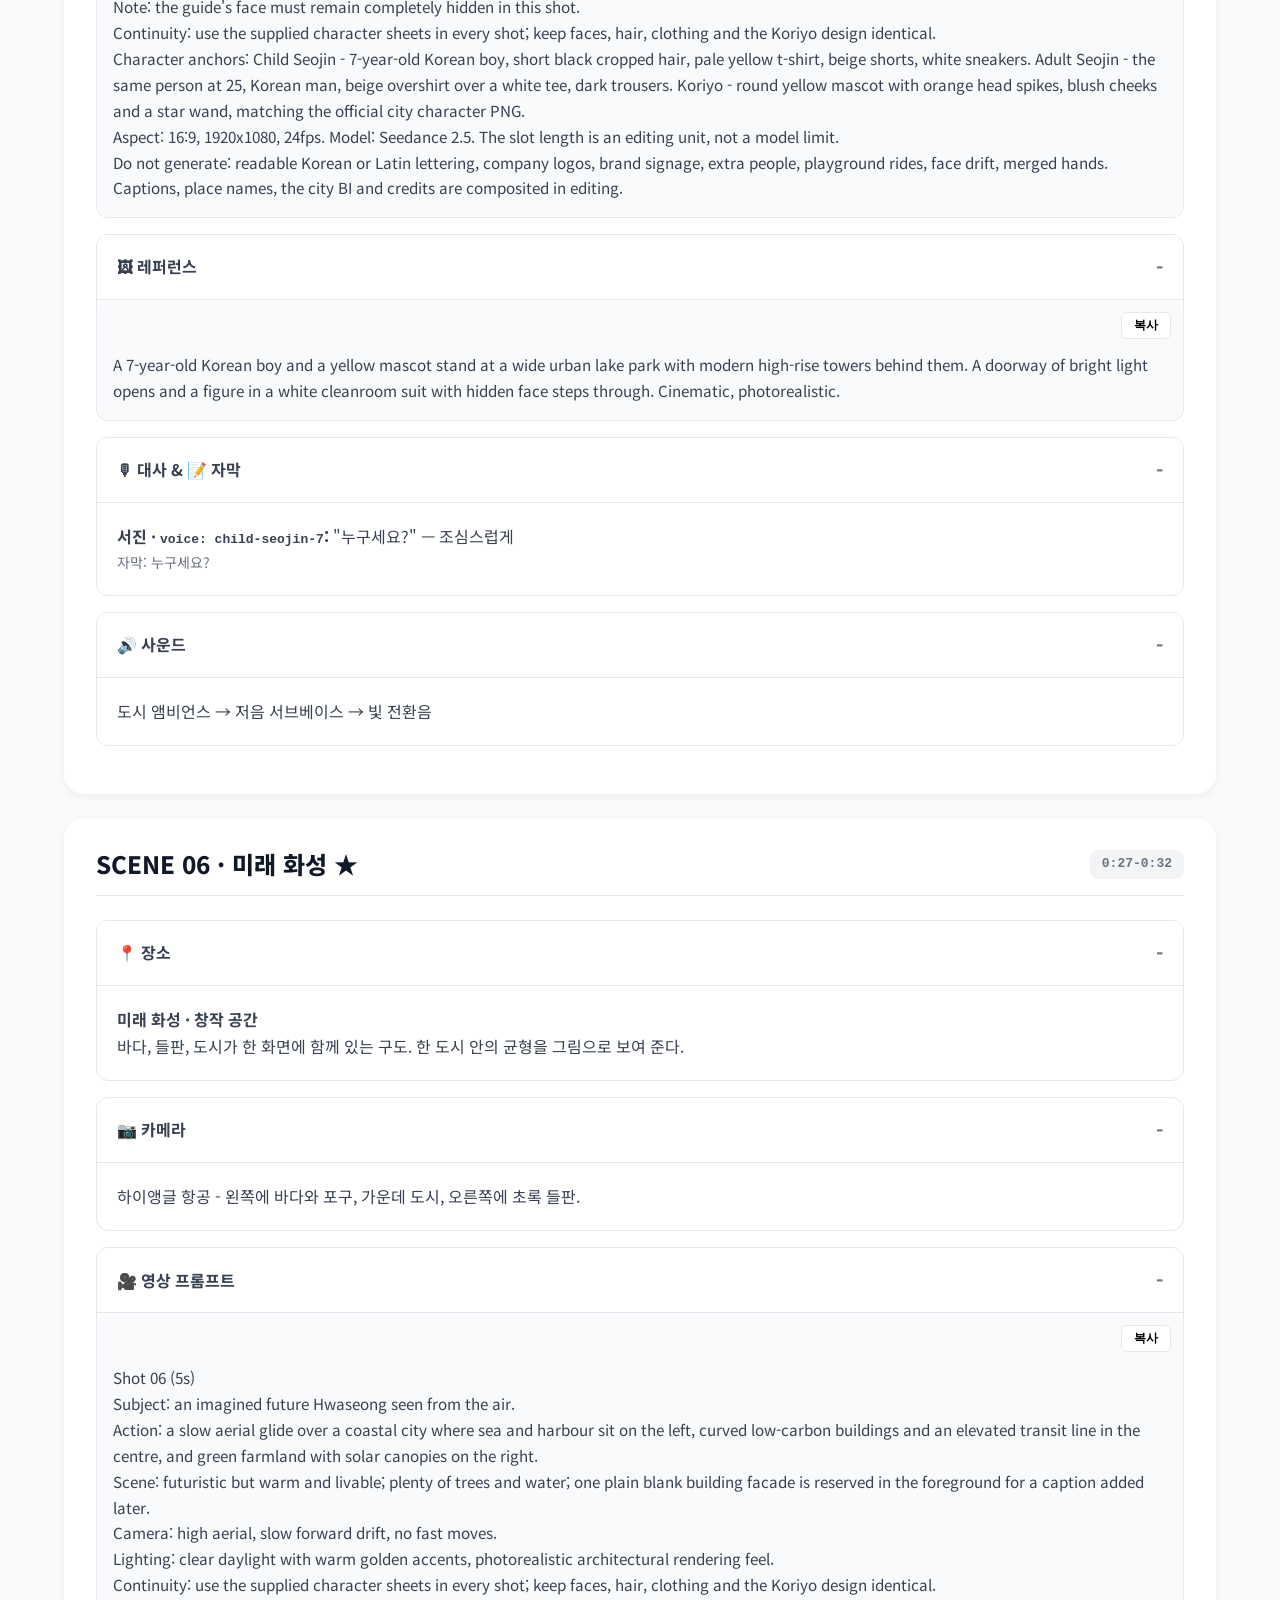
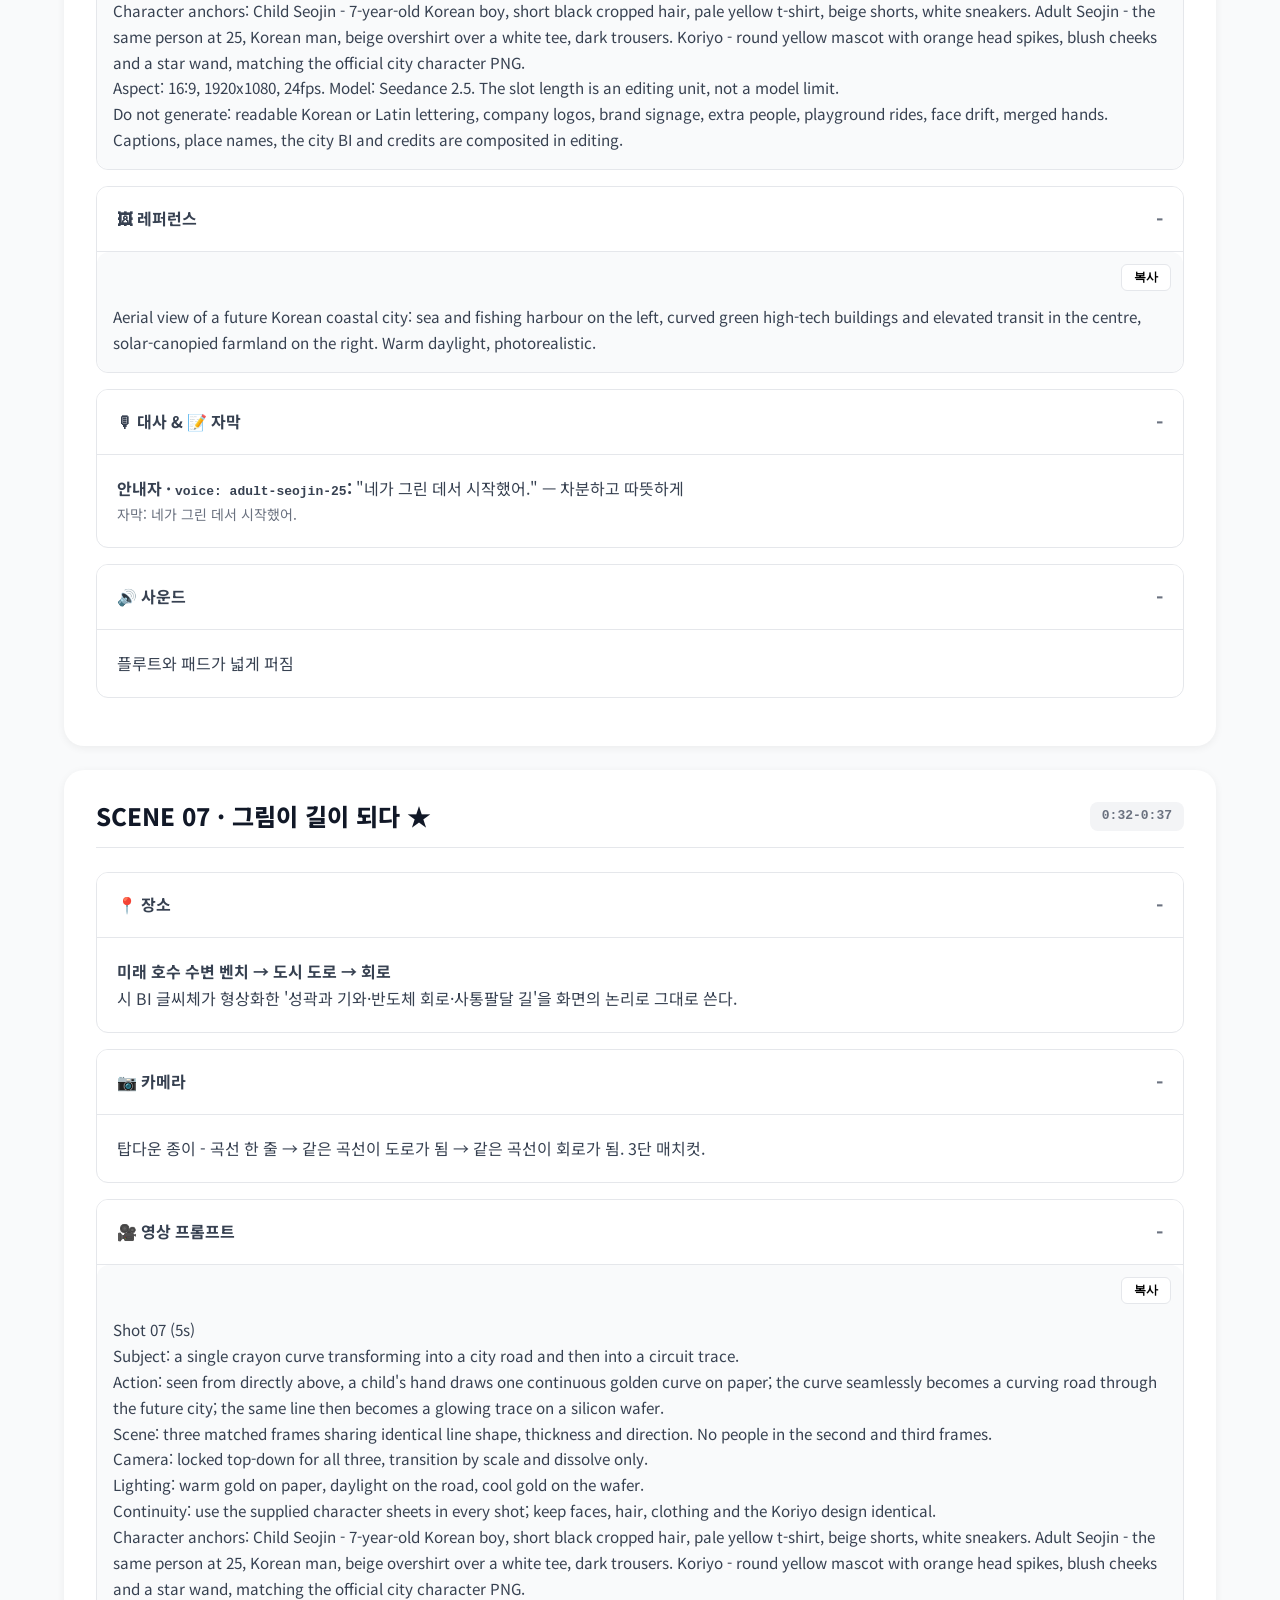
==== commit 496d67f5: "Rewrite storyboards: add conflict, Hwaseong sea/farm/city, city BI slogan, credits" ====
--- a/index.html
+++ b/index.html
@@ -25,18 +25,16 @@
     <main>
         <section class="hero reveal">
             <div class="hero-content">
-                <span class="eyebrow">2026 별별화성 AWARDS · AI CF</span>
+                <span class="eyebrow">2026 별별화성 Awards · AI CF "빛나는 도시"</span>
                 <h1 class="title">오늘의 그림,<br>내일의 빛.</h1>
-                <p class="subtitle">작품명 "오늘의 그림, 내일의 빛" — 54초 AI CF 콘티 (Seedance 2.5용).<br>서진이와 코리요가 함께 떠나는 시간 여행.</p>
-
+                <p class="subtitle">작품명 "오늘의 그림, 내일의 빛" — 60초 AI CF 콘티 (Seedance 2.5용).<br>빈 종이 앞에서 멈춘 일곱 살 서진이가 바다와 들판과 도시를 지나 답을 찾습니다.</p>
                 <div class="badges">
-                    <span class="badge">10 씬 · 54초</span>
+                    <span class="badge">본편 54초 + 크레딧 6초</span>
                     <span class="badge badge-accent">코리요 + 서진이</span>
-                    <span class="badge">Seedance 2.5</span>
-                    <span class="badge">보이스 지정 4종</span>
-                    <span class="badge">16:9 · 1080p</span>
+                    <span class="badge">11 씬 · Seedance 2.5</span>
+                    <span class="badge">16:9 · 1920×1080</span>
+                    <span class="badge">시 BI 슬로건 삽입</span>
                 </div>
-
                 <a href="#conti" class="cta-button">콘티 보기 ↘</a>
             </div>
         </section>
@@ -50,8 +48,8 @@
                             <img src="assets/seojin-child.png" alt="어린 서진" onerror="this.src='data:image/svg+xml;charset=UTF-8,%3Csvg xmlns=\'http://www.w3.org/2000/svg\' width=\'100%\' height=\'100%\' viewBox=\'0 0 400 300\'%3E%3Crect width=\'100%\' height=\'100%\' fill=\'%23f3f4f6\'/%3E%3Ctext x=\'50%\' y=\'50%\' fill=\'%239ca3af\' text-anchor=\'middle\' dominant-baseline=\'middle\' font-family=\'sans-serif\' font-size=\'16\'%3EImage Placeholder%3C/text%3E%3C/svg%3E'">
                         </div>
                         <div class="card-content">
-                            <h3>어린 서진 (6세)</h3>
-                            <p>짧은 검은 단발 · 연노랑 티셔츠 · 베이지 반바지 · 별 장식 가방</p>
+                            <h3>어린 서진 (7세)</h3>
+                            <p>7세 남자아이 · 짧은 검은 커트 · 연노랑 티셔츠 · 베이지 반바지 · 별 장식 가방</p>
                         </div>
                     </div>
 
@@ -61,7 +59,7 @@
                         </div>
                         <div class="card-content">
                             <h3>코리요</h3>
-                            <p>화성시 공식 마스코트 · 둥근 노란 몸 · 주황 돌기 · 별봉 · 서진이의 시간여행 안내자</p>
+                            <p>화성특례시 공식 마스코트 · 둥근 노란 몸 · 주황 돌기 · 별봉 · 공공누리 제4유형 공공저작물</p>
                         </div>
                     </div>
 
@@ -71,7 +69,7 @@
                         </div>
                         <div class="card-content">
                             <h3>어른 서진 (25세)</h3>
-                            <p>AI로 상상한 25세 모습 · AI·반도체 엔지니어 · 베이지 셔츠 · 삼성 사원증</p>
+                            <p>같은 인물의 25세 모습 · 반도체 연구자 · 베이지 셔츠 · 별 팔찌 (창작 설정)</p>
                         </div>
                     </div>
 
@@ -95,707 +93,611 @@
                             <span class="meta-value">오늘의 그림, 내일의 빛</span>
                         </div>
                         <div class="meta-card">
-                            <span class="meta-label">러닝타임 / 해상도</span>
-                            <span class="meta-value">54초 | 1920×1080 (16:9) | MP4 · Seedance 2.5</span>
+                            <span class="meta-label">러닝타임 / 규격</span>
+                            <span class="meta-value">본편 54초 + 엔딩 크레딧 6초 = 60초 | 1920×1080 (16:9) | MP4 · Seedance 2.5</span>
                         </div>
                         <div class="meta-card">
-                            <span class="meta-label">톤 & 무드</span>
-                            <span class="meta-value">시네마틱 판타지 · 따뜻한 리얼리즘</span>
+                            <span class="meta-label">톤 &amp; 무드</span>
+                            <span class="meta-value">따뜻한 실사 · 아이의 눈높이 · 과장 없는 미래</span>
                         </div>
                         <div class="meta-card">
                             <span class="meta-label">컬러 팔레트</span>
                             <div class="color-swatches">
                                 <div class="swatch" style="background-color: #D97706;" title="골든아워 앰버"></div>
-                                <div class="swatch" style="background-color: #DBEAFE;" title="클린룸 블루화이트"></div>
-                                <div class="swatch" style="background-color: #EA580C;" title="석양 오렌지"></div>
-                            </div>
-                        </div>
-                    </div>
-
+                                <div class="swatch" style="background-color: #004696;" title="HS Blue · PANTONE 7686C"></div>
+                                <div class="swatch" style="background-color: #DC6E2D;" title="HS Orange · PANTONE 1505C"></div>
+                            </div>
+                        </div>
+                    </div>
                     <div class="logline-card mt-8">
                         <h3>로그라인</h3>
-                        <p>"화성에 사는 여섯 살 서진이가 '우리 동네의 내일'을 그리는 숙제를 받고, 그림에서 뛰어나온 코리요와 함께 시간을 건넌다. 미래 화성에서 만난 안내자의 정체는 삼성전자 AI·반도체 엔지니어가 된 어른 서진. 아이의 그림 한 장이 도시의 빛이 되기까지, 코리요와 서진이의 모험이 화성의 어제와 내일을 잇는다."</p>
-                    </div>
-
+                        <p>"화성에 사는 일곱 살 서진이는 '우리 동네의 내일'을 그려 오라는 숙제를 받지만, 무엇을 그려야 할지 몰라 빈 종이 앞에서 멈춘다. 그림에서 나온 코리요가 서진이를 데리고 바다와 들판과 도시를 차례로 지나 미래의 화성으로 간다. 그곳에서 만난 얼굴을 가린 안내자는 어른이 된 서진이. 돌아온 서진이는 비어 있던 종이를 가득 채운다."</p>
+                        <p class="text-sm">한 문장으로: <strong>빈 종이에서 시작해 빈 종이를 채우고 끝난다.</strong> 이 영상의 갈등과 해소는 종이 한 장 위에 있다.</p>
+                    </div>
+                    <div class="logline-card mt-8">
+                        <h3>왜 이 구성인가</h3>
+                        <table>
+                            <thead><tr><th>심사 항목</th><th>배점</th><th>이 콘티의 대응</th></tr></thead>
+                            <tbody>
+                                <tr><td>창의성</td><td>25</td><td>시 BI 글씨체가 형상화한 '성곽과 기와 · 반도체 회로 · 사통팔달 길'을 SCENE 07의 3단 매치컷으로 그대로 옮겼다. 도시 브랜드의 조형 논리를 이야기의 논리로 쓴다.</td></tr>
+                                <tr><td>홍보 활용성</td><td>25</td><td>빈 종이라는 문제에서 출발해 채워진 종이로 끝난다. 54초 안에 시작·중간·끝이 닫힌다.</td></tr>
+                                <tr><td>주제 적합성</td><td>20</td><td>바다·들판·도시를 모두 보여 주고, SCENE 08에서 세 직업을 같은 무게로 배치해 '모두의 행복'을 화면으로 증명한다.</td></tr>
+                                <tr><td>AI 기술 활용도</td><td>20</td><td>씬별 프롬프트·레퍼런스·보이스 지정을 한 문서에 모아 기술서와 결과물을 일치시킨다.</td></tr>
+                                <tr><td>브랜드 표현력</td><td>10</td><td>이동 구간을 줄이고 장소마다 한 가지 인상만 남긴다. 엔딩 6초에 시 슬로건을 크게 노출한다.</td></tr>
+                            </tbody>
+                        </table>
+                        <p class="text-sm">V.I.B.E.(젊은활력 · 첨단미래 · 균형발전 · 지속성장) 가운데 <strong>균형발전</strong>이 바다·들판·도시를 함께 담는 구성의 근거다. <a href="https://www.hscity.go.kr/www/intro/gnrlSttus/ctyhllSymbol/ctyhllSymbol04.jsp">화성특례시 BI 안내</a></p>
+                    </div>
                     <div class="emotion-curve mt-8">
                         <h3>감정 곡선</h3>
                         <div class="emotion-bar">
-                            <div class="emotion-segment" style="flex: 11" title="호기심(0–11)">호기심</div>
-                            <div class="emotion-segment" style="flex: 14" title="경이(11–25)">경이</div>
-                            <div class="emotion-segment" style="flex: 7" title="환희(25–32)">환희</div>
-                            <div class="emotion-segment" style="flex: 7" title="존경(32–39)">존경</div>
-                            <div class="emotion-segment" style="flex: 10" title="감동(39–49)">감동</div>
-                            <div class="emotion-segment" style="flex: 5" title="여운(49–54)">여운</div>
+                            <div class="emotion-segment" style="flex: 11" title="막막함(0–11)">막막함</div>
+                            <div class="emotion-segment" style="flex: 10" title="설렘(11–21)">설렘</div>
+                            <div class="emotion-segment" style="flex: 11" title="경이(21–32)">경이</div>
+                            <div class="emotion-segment" style="flex: 10" title="발견(32–42)">발견</div>
+                            <div class="emotion-segment" style="flex: 6" title="감동(42–48)">감동</div>
+                            <div class="emotion-segment" style="flex: 6" title="확신(48–54)">확신</div>
                         </div>
                     </div>
                 </div>
 
-                <div class="logline-card mt-8" id="voices"><h3>캐릭터별 고정 보이스</h3><p>같은 캐릭터는 모든 씬에서 같은 음성 레퍼런스를 사용합니다. 안내자와 어른 서진은 동일 보이스입니다.</p><table><thead><tr><th>인물</th><th>고정 코드</th><th>연기 기준</th></tr></thead><tbody><tr><td>교사</td><td><code>teacher-warm-30f</code></td><td>따뜻한 30대 여성, 또렷하고 편안한 한국어</td></tr><tr><td>코리요</td><td><code>child-mascot-warm-bright</code></td><td>밝고 통통 튀는 어린 마스코트, 경쾌한 한국어</td></tr><tr><td>어린 서진</td><td><code>child-girl-6-clear</code></td><td>맑고 부드러운 6세 여아 캐릭터, 자연스러운 한국어</td></tr><tr><td>어른 서진 / 안내자</td><td><code>adult-seojin-warm-25f</code></td><td>차분하고 따뜻한 25세 여성, 안정된 한국어</td></tr></tbody></table><p class="text-sm">위 코드는 제작용 이름이며 실제 서비스의 voice ID가 아닙니다. 음성 샘플·TTS 등록·파일럿 영상은 아직 제작되지 않았습니다. 프롬프트만으로 목소리 일치가 보장되지는 않으므로 첫 샘플 확정 후 같은 음원을 재사용합니다.</p><p class="text-sm">각 Shot의 5초는 편집용 생성 단위입니다. 최종 목표는 54초·16:9·1080p·24fps이며 제공 서비스의 출력 설정에 맞춰 편집합니다. <a href="https://seed.bytedance.com/en/seedance2_5">Seedance 2.5 공식 안내</a></p><p class="text-sm">SCENE 09 내레이션은 귀환 장면부터 49–53초에 걸쳐 이어 읽습니다. 나머지 대사는 실제 낭독 후 씬 안에서 조정합니다.</p><a href="VOICE_PRESETS_SEOJIN.json" download>보이스 지정표 JSON 다운로드</a></div>
-<div class="logline-card mt-8" id="locations"><h3>장소를 따라가는 54초 여행</h3><p>동탄호수공원 → 동탄역 → 삼성전자 화성캠퍼스 → ASML 화성캠퍼스 → 미래 산업도시(SK hynix 창작 장면). 서진의 시선을 따라 표지판·랜드마크에 1~1.5초 초점을 멈춘 뒤 이동합니다. 기존 장면 안에 삽입해 총 54초를 유지합니다.</p><table><thead><tr><th>씬</th><th>장소</th><th>초점 구간</th></tr></thead><tbody><tr><td>01</td><td>화성의 유치원 · 창작 공간</td><td>0:00–0:01</td></tr><tr><td>02</td><td>동탄호수공원 → 동탄역</td><td>0:07.5–0:09 / 0:09.5–0:11</td></tr><tr><td>03</td><td>삼성전자 화성캠퍼스 → ASML 화성캠퍼스 → 시간의 문</td><td>0:11–0:12.5 / 0:12.5–0:14</td></tr><tr><td>04</td><td>미래 화성 산업도시 · 창작 공간</td><td>0:18–0:19.5</td></tr><tr><td>05</td><td>미래 동탄호수공원 수변 광장 · 창작 공간</td><td>0:25–0:26</td></tr><tr><td>06</td><td>미래 반도체 연구 공간 · 창작 공간</td><td>0:32–0:33</td></tr><tr><td>07</td><td>미래 팹의 클린룸 밖 탈의 공간 · 창작 공간</td><td>0:39–0:40</td></tr><tr><td>08</td><td>동탄역으로 돌아오는 귀환 열차 · 창작 연결</td><td>0:49–0:50</td></tr><tr><td>09</td><td>처음의 화성 유치원 · 창작 공간</td><td>0:51–0:52</td></tr><tr><td>10</td><td>동탄호수공원 야경을 모티프로 한 엔딩</td><td>0:53–0:54</td></tr></tbody></table><p class="text-sm">초반 네 장소는 실제 장소를 바탕으로 하고, SK hynix가 보이는 구간은 미래 창작 공간입니다. 지명·로고는 후편집으로 선명하게 넣습니다. 기업의 후원·입주·투자 확정을 의미하지 않습니다.</p><p class="text-sm">장소 근거: <a href="https://tour.hscity.go.kr/NEW/1tour/nature20.jsp">동탄호수공원</a> · <a href="https://tour.hscity.go.kr/NEW/4info/tourInfo.jsp">동탄역 관광안내</a> · <a href="https://semiconductor.samsung.com/kr/news-events/news/samsung-begins-chip-production-using-3nm-process-technology-with-gaa-architecture/">삼성전자 화성캠퍼스</a> · <a href="https://www.asml.com/company/about-asml/locations">ASML 위치 안내</a> · <a href="https://talent.skhynix.com/hub/ko/company/campus">SK하이닉스 캠퍼스 안내</a></p></div>
+                <div class="logline-card mt-8" id="voices"><h3>캐릭터와 고정 보이스</h3><p>같은 인물은 모든 씬에서 같은 음성을 씁니다. 안내자와 어른 서진은 같은 사람이므로 같은 목소리입니다.</p><table><thead><tr><th>인물</th><th>설정</th><th>관리용 코드</th><th>연기 기준</th></tr></thead><tbody><tr><td>어린 서진</td><td>7세 남자아이</td><td><code>child-seojin-7</code></td><td>맑고 자연스러운 어린이 목소리. 과장된 아기 말투는 쓰지 않는다</td></tr><tr><td>어른 서진 / 안내자</td><td>25세 남성, 같은 인물</td><td><code>adult-seojin-25</code></td><td>차분하고 따뜻한 성인 남성. 안내자 구간만 편집으로 약한 마스크 효과</td></tr><tr><td>코리요</td><td>화성특례시 마스코트</td><td><code>koriyo-bright</code></td><td>밝고 경쾌하되 날카롭지 않게</td></tr><tr><td>선생님</td><td>목소리만 등장</td><td><code>teacher-warm</code></td><td>따뜻하고 또렷한 한국어</td></tr></tbody></table><p class="text-sm">위 코드는 제작 관리용 이름이며 서비스의 실제 voice ID가 아닙니다. 첫 샘플을 확정한 뒤 같은 음원을 계속 재사용합니다. 외형 기준은 캐릭터 시트이며, 나이와 성별 표기는 시트와 일치시켰습니다.</p><a href="VOICE_PRESETS_SEOJIN.json" download>보이스 지정표 JSON 다운로드</a></div>
+<div class="logline-card mt-8" id="locations"><h3>화성의 세 얼굴을 지나는 54초</h3><p>바다 → 들판 → 도시 순으로 지나간 뒤에야 미래로 넘어갑니다. 특정 기업이나 기관을 지목하지 않고, 한 도시 안의 서로 다른 풍경으로 지역성을 만듭니다.</p><table><thead><tr><th>씬</th><th>장소</th><th>화성다움</th></tr></thead><tbody><tr><td>01–02</td><td>화성의 어린이집 교실 · 창작 공간</td><td>창밖에 들판과 아파트를 함께 보여 준다</td></tr><tr><td>03</td><td>서해 갯벌과 포구</td><td>★ 바다를 가진 화성</td></tr><tr><td>04</td><td>논밭과 스마트팜</td><td>★ 농업이 살아 있는 화성</td></tr><tr><td>05</td><td>호수공원과 고층 생활권 → 빛의 문</td><td>★ 신도시 화성</td></tr><tr><td>06</td><td>미래 화성 전경 · 창작 공간</td><td>★ 바다 · 들판 · 도시가 한 화면에</td></tr><tr><td>07</td><td>그림 → 도로 → 회로 매치컷</td><td>★ 시 BI 조형 원리와 같은 논리</td></tr><tr><td>08</td><td>미래의 세 일터 · 창작 공간</td><td>★ 반도체 · 해양 · 농업을 같은 무게로</td></tr><tr><td>09</td><td>클린룸 밖 탈의 공간 · 창작 공간</td><td>정체 공개</td></tr><tr><td>10</td><td>처음의 교실 → 엔딩 카드</td><td>시 슬로건 노출</td></tr><tr><td>11</td><td>엔딩 크레딧</td><td>출처 표시</td></tr></tbody></table><p class="text-sm"><strong>기업 실명과 로고는 이번 개정에서 전부 뺐습니다.</strong> 직무는 '반도체 연구자'처럼 일반 명칭만 씁니다. 요강의 저작권 조항과 10일간의 공개검증을 고려한 조치이며, 이야기에는 손실이 없습니다.</p><p class="text-sm">장소 근거: <a href="https://tour.hscity.go.kr/">화성 관광</a> · <a href="https://tour.hscity.go.kr/NEW/1tour/nature20.jsp">동탄호수공원</a> · <a href="https://www.hscity.go.kr/www/user/bbs/BD_selectBbsList.do?q_bbsCode=1027">화성시 포토갤러리</a>. 실제 사진을 그대로 쓰지 않고 같은 인상으로 다시 만듭니다.</p></div>
+<div class="logline-card mt-8" id="ci"><h3>시 로고와 슬로건 (필수 요건)</h3><p>요강 필수 요건 3번은 "화성특례시 공식 로고 또는 슬로건을 결과물 내 필수 삽입"입니다. 충족하지 않으면 1차 결격 심사에서 제외됩니다. 아래대로 확정합니다.</p><table><thead><tr><th>구간</th><th>사용 파일</th><th>배치</th></tr></thead><tbody><tr><td>0:48–0:54 (6초)</td><td><code>슬로건활용형_01</code> — "특별한 시민, 빛나는 도시 / 화성특례시 / HWASEONG SPECIAL CITY"</td><td>엔딩 카드 중앙. 화면 폭의 38%, 상하 여백은 가이드라인의 최소 여백 이상</td></tr><tr><td>0:54–1:00 (6초)</td><td><code>브랜드마크</code></td><td>크레딧 화면 왼쪽 아래 고정</td></tr></tbody></table><p class="text-sm"><strong>슬로건활용형을 고른 이유:</strong> 이 파일 한 장에 공식 로고와 공식 슬로건이 함께 들어 있어 필수 요건을 한 번에 충족합니다. 슬로건의 "빛나는 도시"가 AI CF 부문 주제와 같은 말이라 주제 적합성에서도 유리합니다.</p><p class="text-sm"><strong>사용 조건:</strong> 시 BI는 <a href="https://www.kogl.or.kr/info/licenseType4.do">공공누리 제4유형</a>(출처표시 · 상업적 이용금지 · <strong>변경금지</strong>)입니다. 색상 · 비율 · 글자 · 여백을 바꾸지 않고 원본 그대로 얹습니다. 배경은 흰색이나 밝은 단색을 쓰고 복잡한 영상 위에 겹치지 않습니다. 코리요 역시 공모 요강이 공공저작물로 활용 가능하다고 명시한 자료입니다.</p><p class="text-sm">원본 내려받기: <a href="https://www.hscity.go.kr/www/intro/gnrlSttus/ctyhllSymbol/ctyhllSymbol04.jsp">화성특례시 BI 및 가이드라인</a> · <a href="https://www.hscity.go.kr/www/intro/gnrlSttus/ctyhllSymbol/ctyhllSymbol02.jsp">화성의 캐릭터(코리요)</a>. 전용색상은 HS Blue PANTONE 7686C, HS Orange PANTONE 1505C. 사용 문의는 기획조정실 균형발전과.</p></div>
+<div class="logline-card mt-8" id="credits"><h3>엔딩 크레딧 문안 (0:54–1:00)</h3><p>요강은 "영상물의 경우 엔딩 크레딧에 반드시 음원, 폰트, 이미지 등 출처 명시"를 요구합니다. 본편을 54초로 맞추고 크레딧 6초를 따로 확보했습니다. 전체 60초로 '1분 이하' 규격 안에 들어갑니다.</p><div class="code-block"><button class="copy-btn">복사</button><pre>오늘의 그림, 내일의 빛
+
+영상 생성   Seedance 2.5
+음성        (사용 서비스 · 보이스명)
+음악        (곡명 · 제작자 · 이용 범위)
+글꼴        (글꼴명 · 라이선스)
+도시 BI     화성특례시 (공공누리 제4유형)
+캐릭터      코리요 · 화성특례시 (공공누리 제4유형)
+
+AI로 만든 창작 영상입니다. 미래 장면은 상상이며
+실제 기업 · 기관의 계획이나 후원을 뜻하지 않습니다.</pre></div><p class="text-sm">괄호 안은 실제 사용 자료가 확정되면 정확한 이름으로 채웁니다. 확정 전에는 비워 두지 말고 미정임을 표시해 두십시오.</p></div>
 <div class="scenes mt-12">
                     <!-- SCENE 01 -->
                     <div class="card scene-card reveal">
                         <div class="scene-header">
-                            <h3>SCENE 01 · 숙제</h3>
-                            <span class="timecode">0:00–0:05</span>
-                        </div>
-                        <details open>
-                            <summary>📍 장소 포커스 · 0:00–0:01</summary>
-                            <div class="details-content"><strong>화성의 유치원 · 창작 공간</strong><p>창가 너머 동탄 생활권 풍경, 화면 하단 ‘화성특례시’로 출발 장소를 알린다.</p></div>
-                        </details>
-                        <details open>
-                            <summary>📷 카메라</summary>
-                            <div class="details-content">ECU → 크레용이 종이 위에 놓이는 순간. 셸로우 DOF. / 와이드 숏, 유치원 교실. 골든아워 햇살.</div>
-                        </details>
-                        <details open>
-                            <summary>🎥 영상 프롬프트</summary>
-                            <div class="details-content code-block">
-                                <button class="copy-btn">복사</button>
-                                <pre>Shot 01-A (5s)
-Subject: A six-year-old Korean girl&#x27;s small hand (child Seojin, short black bob, pale yellow t-shirt sleeve visible) placing a bright yellow crayon onto a clean sheet of white drawing paper.
-Action: Hand enters frame from lower-right, gently sets the crayon down, index finger lifts, the crayon rolls a quarter turn and stops.
-Scene: Kindergarten classroom desk. Colorful children&#x27;s crayon drawings pinned on a cork board in the background (soft bokeh). Wooden desk surface with faint pencil marks.
-Camera: Cinematic close-up, macro lens 50mm feel, slight dolly-in 10cm, focus locked on crayon tip, shallow depth of field f/2.0.
-Lighting/Style: Golden hour sunlight streaming through large windows on the left, soft warm bokeh, subtle lens flare, gentle film grain, warm color grading (teal-orange bias toward orange), photorealistic.
-Character anchor: Child Seojin, 6yo Korean girl, short black bob, pale yellow t-shirt, beige shorts (only hand and sleeve visible in this shot).
-Aspect: 16:9, 1080p, 24fps.
-Model: Seedance 2.5. The 5-second shot is an editorial unit, not a model duration limit.
-Continuity: Use the same supplied character images for every shot; preserve faces, clothes and mascot design. Do not introduce a speaking character unless listed below.
-Avoid: playground, slides, children playing on rides, face drift, extra fingers, distorted text. Add exact titles and logos in editing.
-Location focus, final edit 00:00-00:01: Establish a fictional kindergarten in Hwaseong; add the Korean place caption 화성특례시 in post-production. Signage treatment: Start with the character gaze, rack focus to the landmark, hold readable for 1-1.5 seconds with low motion blur, then resume movement. Composite exact Korean place names and official logo artwork in editing rather than relying on generated lettering.
-Audio direction:
-teacher-warm-30f: Warm Korean female teacher in her 30s, clear and gentle.
-Scene dialogue (distribute across this scene’s shots once, do not repeat in each shot): 선생님(V.O.) ·  voice: teacher-warm-30f :  &quot;우리 동네의 내일을 그려 오세요.&quot; — 따뜻하고 명랑 Use Korean; no additional speech. Reuse the same approved voice reference per character in every scene. Guide and adult Seojin use the identical voice. Do not treat these editorial voice labels as API voice IDs.</pre>
-                            </div>
-                        </details>
-                        <details open>
-                            <summary>🖼 레퍼런스</summary>
-                            <div class="details-content code-block">
-                                <button class="copy-btn">복사</button>
-                                <pre>Wide shot of a bright Korean kindergarten classroom, late afternoon golden sunlight. A 6-year-old Korean girl with short black bob hair, pale yellow t-shirt, sits looking up curiously. Cinematic lighting.</pre>
-                            </div>
-                        </details>
-                        <details open>
-                            <summary>🎙 대사 & 📝 자막</summary>
-                            <div class="details-content">
-                                <p><strong>선생님(V.O.) · <code>voice: teacher-warm-30f</code>:</strong> "우리 동네의 내일을 그려 오세요." — 따뜻하고 명랑</p>
+                            <h3>SCENE 01 · 막힌 종이</h3>
+                            <span class="timecode">0:00-0:06</span>
+                        </div>
+                        <details open>
+                            <summary>📍 장소</summary>
+                            <div class="details-content"><strong>화성의 어린이집 교실 · 창작 공간</strong><p>창밖으로 들판과 아파트가 함께 보이게 잡아 화성의 두 얼굴을 첫 컷부터 깔아 둔다. 지명 자막은 넣지 않는다.</p></div>
+                        </details>
+                        <details open>
+                            <summary>📷 카메라</summary>
+                            <div class="details-content">ECU 크레용을 쥔 손 - 종이 위에서 멈춘다. 이어 와이드로 빠져 두리번거리는 서진.</div>
+                        </details>
+                        <details open>
+                            <summary>🎥 영상 프롬프트</summary>
+                            <div class="details-content code-block">
+                                <button class="copy-btn">복사</button>
+                                <pre>Shot 01 (6s)
+Subject: child Seojin at a low classroom desk with a blank sheet of drawing paper.
+Action: he lifts a yellow crayon toward the paper, stops mid-air, lowers his hand without drawing, then looks up and around the room, unsure.
+Scene: warm late-afternoon kindergarten classroom. Through the window, farm fields on one side and apartment towers on the other.
+Camera: extreme close-up on the hovering crayon tip, then a slow pull back to a waist-up shot. Shallow depth of field.
+Lighting: golden hour side light, soft warm bokeh, gentle film grain, photorealistic.
+Emotion: the paper stays empty. This is the problem the film will solve.
+Continuity: use the supplied character sheets in every shot; keep faces, hair, clothing and the Koriyo design identical.
+Character anchors: Child Seojin - 7-year-old Korean boy, short black cropped hair, pale yellow t-shirt, beige shorts, white sneakers. Adult Seojin - the same person at 25, Korean man, beige overshirt over a white tee, dark trousers. Koriyo - round yellow mascot with orange head spikes, blush cheeks and a star wand, matching the official city character PNG.
+Aspect: 16:9, 1920x1080, 24fps. Model: Seedance 2.5. The slot length is an editing unit, not a model limit.
+Do not generate: readable Korean or Latin lettering, company logos, brand signage, extra people, playground rides, face drift, merged hands. Captions, place names, the city BI and credits are composited in editing.</pre>
+                            </div>
+                        </details>
+                        <details open>
+                            <summary>🖼 레퍼런스</summary>
+                            <div class="details-content code-block">
+                                <button class="copy-btn">복사</button>
+                                <pre>A 7-year-old Korean boy with short black hair in a pale yellow t-shirt sits at a kindergarten desk, holding a crayon above a completely blank sheet of paper, looking up unsure. Warm golden afternoon light. Photorealistic cinematic.</pre>
+                            </div>
+                        </details>
+                        <details open>
+                            <summary>🎙 대사 &amp; 📝 자막</summary>
+                            <div class="details-content">
+                                <p><strong>선생님(V.O.) · <code>voice: teacher-warm</code>:</strong> "우리 동네의 내일을 그려 볼까요?" — 밝고 편안하게</p><p><strong>서진 · <code>voice: child-seojin-7</code>:</strong> "우리 동네에… 뭐가 있지?" — 작게 혼잣말</p>
                                 <p class="text-sm text-gray">자막: 없음</p>
                             </div>
                         </details>
                         <details open>
                             <summary>🔊 사운드</summary>
-                            <div class="details-content">크레용 소리 + 아이들 웃음 + 피아노 첫 음</div>
+                            <div class="details-content">교실 소음 → 크레용이 멈추는 정적 → 피아노 한 음</div>
                         </details>
                     </div>
 
                     <!-- SCENE 02 -->
                     <div class="card scene-card reveal">
                         <div class="scene-header">
-                            <h3>SCENE 02 · 코리요의 등장</h3>
-                            <span class="timecode">0:05–0:11</span>
-                        </div>
-                        <details open>
-                            <summary>📍 장소 포커스 · 0:07.5–0:09 / 0:09.5–0:11</summary>
-                            <div class="details-content"><strong>동탄호수공원 → 동탄역</strong><p>호수·수변 산책로와 ‘동탄호수공원’ 안내판에 1.5초 초점. 컷 전환 후 ‘동탄역 / Dongtan Station’ 입구 표지에 1.5초 초점. 서진의 시선 → 표지판 → 함께 달리는 발걸음으로 연결.</p></div>
-                        </details>
-                        <details open>
-                            <summary>📷 카메라</summary>
-                            <div class="details-content">탑다운 → 서진이가 숙제장에 화성 풍경을 그린다. 크레용 선이 살짝 빛난다. / 종이 위에서 코리요가 빼꼼 나타남. 작은 반짝 이펙트. 서진이와 눈높이를 맞추며 손을 내밀고, 별봉을 흔들자 호수공원 풍경이 빛으로 바뀜. GTX 동탄역으로 함께 달려간다.</div>
-                        </details>
-                        <details open>
-                            <summary>🎥 영상 프롬프트</summary>
-                            <div class="details-content code-block">
-                                <button class="copy-btn">복사</button>
-                                <pre>Shot 02-A (5s)
-Subject: A six-year-old Korean girl (child Seojin) drawing Hwaseong scenery — rolling hills, a lake, a small train — with wax crayons on white paper.
-Action: The crayon lines on the paper begin to shimmer and softly glow warm gold. From the center of the drawing, a small round yellow mascot character (Koriyo) pushes up through the paper surface with sparkling particle effects, breaking the plane like water; Koriyo lifts its star wand and blinks twice.
-Scene: Top-down (bird&#x27;s-eye) view of the desk. Paper fills 70% of frame. Wooden desk edges visible.
-Camera: Fixed top-down shot, subtle 5% zoom-in over 5 seconds, no rotation.
-Lighting/Style: Warm cinematic key light from upper-left, golden sparkle particles, photorealistic paper with 3D-integrated mascot, film grain low.
-Character anchor: Koriyo — round yellow spherical body, orange short spike tuft on top of head, small oval black eyes, soft matte 3D texture, holding a small five-point star wand. Child Seojin — 6yo, short black bob, pale yellow t-shirt, beige shorts, star-decorated bag on chair back (only hands visible in this shot).
-Aspect: 16:9, 1080p, 24fps.
-Model: Seedance 2.5. The 5-second shot is an editorial unit, not a model duration limit.
-Continuity: Use the same supplied character images for every shot; preserve faces, clothes and mascot design. Do not introduce a speaking character unless listed below.
-Avoid: playground, slides, children playing on rides, face drift, extra fingers, distorted text. Add exact titles and logos in editing.
-Location focus for Shot 02-B, final edit 00:07.5-00:09: Rack focus from Seojin to the Dongtan Lake Park waterfront and entrance sign 동탄호수공원; hold the sign sharp for 1.5 seconds. Final edit 00:09.5-00:11: CUT to the Dongtan Station entrance sign 동탄역 / Dongtan Station and hold sharp for 1.5 seconds before boarding. This is an edited journey, not adjacent geography. Keep the mascot emergence in Shot 02-A. Signage treatment: Start with the character gaze, rack focus to the landmark, hold readable for 1-1.5 seconds with low motion blur, then resume movement. Composite exact Korean place names and official logo artwork in editing rather than relying on generated lettering.
-Audio direction:
-child-mascot-warm-bright: Bright, playful youthful Korean mascot voice, light and warm.
-child-girl-6-clear: Clear, soft Korean child girl character voice, natural and curious.
-Scene dialogue (distribute across this scene’s shots once, do not repeat in each shot): 코리요 ·  voice: child-mascot-warm-bright :  &quot;네 생각, 같이 키워 볼까?&quot; — 밝고 장난스러운 톤
-                                 서진 ·  voice: child-girl-6-clear :  &quot;코리요! 같이 가자!&quot; — 들뜬 목소리 Use Korean; no additional speech. Reuse the same approved voice reference per character in every scene. Guide and adult Seojin use the identical voice. Do not treat these editorial voice labels as API voice IDs.
-
-Shot 02-B (5s)
-Subject: Koriyo and child Seojin standing in a bright park that is dissolving into ribbons of warm light.
-Action: Eye-level two-shot. Koriyo extends a small right hand toward the girl; the star wand in its left hand glows brighter. Girl reaches back. Park bench, trees, lampposts behind them dematerialize into streaming amber-gold particles. They begin to run together to the right toward a distant futuristic GTX train station platform, hand in hand.
-Scene: Dongtan Lake Park waterfront in early evening, followed by a separate cut to Dongtan Station entrance.
-Camera: Eye-level medium shot, slight handheld sway, 35mm equivalent, dolly follows them for the last 2 seconds.
-Lighting/Style: Warm cinematic lighting, golden hour amber, volumetric light rays, particle streams, photorealistic with 3D character integration, subtle motion blur on running.
-Character anchor: Koriyo — round yellow body, orange spikes, black oval eyes, star wand. Child Seojin — 6yo Korean girl, short black bob, pale yellow t-shirt, beige shorts, star-decorated bag.
-Aspect: 16:9, 1080p, 24fps.
-Model: Seedance 2.5. The 5-second shot is an editorial unit, not a model duration limit.
-Continuity: Use the same supplied character images for every shot; preserve faces, clothes and mascot design. Do not introduce a speaking character unless listed below.
-Avoid: playground, slides, children playing on rides, face drift, extra fingers, distorted text. Add exact titles and logos in editing.
-Location focus for Shot 02-B, final edit 00:07.5-00:09: Rack focus from Seojin to the Dongtan Lake Park waterfront and entrance sign 동탄호수공원; hold the sign sharp for 1.5 seconds. Final edit 00:09.5-00:11: CUT to the Dongtan Station entrance sign 동탄역 / Dongtan Station and hold sharp for 1.5 seconds before boarding. This is an edited journey, not adjacent geography. Keep the mascot emergence in Shot 02-A. Signage treatment: Start with the character gaze, rack focus to the landmark, hold readable for 1-1.5 seconds with low motion blur, then resume movement. Composite exact Korean place names and official logo artwork in editing rather than relying on generated lettering.
-Audio direction:
-child-mascot-warm-bright: Bright, playful youthful Korean mascot voice, light and warm.
-child-girl-6-clear: Clear, soft Korean child girl character voice, natural and curious.
-Scene dialogue (distribute across this scene’s shots once, do not repeat in each shot): 코리요 ·  voice: child-mascot-warm-bright :  &quot;네 생각, 같이 키워 볼까?&quot; — 밝고 장난스러운 톤
-                                 서진 ·  voice: child-girl-6-clear :  &quot;코리요! 같이 가자!&quot; — 들뜬 목소리 Use Korean; no additional speech. Reuse the same approved voice reference per character in every scene. Guide and adult Seojin use the identical voice. Do not treat these editorial voice labels as API voice IDs.</pre>
-                            </div>
-                        </details>
-                        <details open>
-                            <summary>🖼 레퍼런스</summary>
-                            <div class="details-content code-block">
-                                <button class="copy-btn">복사</button>
-                                <pre>A round yellow mascot character with orange head spikes and a star wand appears magically from a child's crayon drawing. Sparkle effects around the character. A 6-year-old Korean girl looks at it with wonder. Kindergarten classroom, golden hour. Mixed media aesthetic.</pre>
-                            </div>
-                        </details>
-                        <details open>
-                            <summary>🎙 대사 & 📝 자막</summary>
-                            <div class="details-content">
-                                <p><strong>코리요 · <code>voice: child-mascot-warm-bright</code>:</strong> "네 생각, 같이 키워 볼까?" — 밝고 장난스러운 톤<br>
-                                <strong>서진 · <code>voice: child-girl-6-clear</code>:</strong> "코리요! 같이 가자!" — 들뜬 목소리</p>
-                                <p class="text-sm text-gray">자막: 네 생각, 같이 키워 볼까? (하단 중앙)</p>
-                            </div>
-                        </details>
-                        <details open>
-                            <summary>🔊 사운드</summary>
-                            <div class="details-content">종이 바스락 → 반짝 효과음 → 코리요 등장 징글 → 트램 벨 + 피아노 멜로디</div>
+                            <h3>SCENE 02 · 코리요의 제안</h3>
+                            <span class="timecode">0:06-0:11</span>
+                        </div>
+                        <details open>
+                            <summary>📍 장소</summary>
+                            <div class="details-content"><strong>같은 교실 · 숙제장 위</strong><p>장소 이동 없음. 종이 위에서만 사건이 일어난다.</p></div>
+                        </details>
+                        <details open>
+                            <summary>📷 카메라</summary>
+                            <div class="details-content">탑다운 고정 - 종이에서 코리요가 솟아오른다. 이어 서진의 놀란 반응 컷.</div>
+                        </details>
+                        <details open>
+                            <summary>🎥 영상 프롬프트</summary>
+                            <div class="details-content code-block">
+                                <button class="copy-btn">복사</button>
+                                <pre>Shot 02 (5s)
+Subject: the Koriyo mascot emerging from the blank drawing paper.
+Action: warm light gathers on the paper, Koriyo pushes up out of the surface to about half its body, holds its star wand in one hand and turns toward camera.
+Scene: same classroom desk, same blank sheet.
+Camera: locked top-down on the paper, then a cut to a waist-up reaction of child Seojin leaning back in surprise.
+Lighting: warm golden glow spreading from the paper, soft sparkle particles.
+Continuity: use the supplied character sheets in every shot; keep faces, hair, clothing and the Koriyo design identical.
+Character anchors: Child Seojin - 7-year-old Korean boy, short black cropped hair, pale yellow t-shirt, beige shorts, white sneakers. Adult Seojin - the same person at 25, Korean man, beige overshirt over a white tee, dark trousers. Koriyo - round yellow mascot with orange head spikes, blush cheeks and a star wand, matching the official city character PNG.
+Aspect: 16:9, 1920x1080, 24fps. Model: Seedance 2.5. The slot length is an editing unit, not a model limit.
+Do not generate: readable Korean or Latin lettering, company logos, brand signage, extra people, playground rides, face drift, merged hands. Captions, place names, the city BI and credits are composited in editing.</pre>
+                            </div>
+                        </details>
+                        <details open>
+                            <summary>🖼 레퍼런스</summary>
+                            <div class="details-content code-block">
+                                <button class="copy-btn">복사</button>
+                                <pre>A round yellow mascot with orange head spikes and a star wand rises out of a blank sheet of paper on a classroom desk, warm glow and sparkles. A 7-year-old Korean boy leans back in surprise. Cinematic, photorealistic with a soft fantasy touch.</pre>
+                            </div>
+                        </details>
+                        <details open>
+                            <summary>🎙 대사 &amp; 📝 자막</summary>
+                            <div class="details-content">
+                                <p><strong>코리요 · <code>voice: koriyo-bright</code>:</strong> "그럼, 직접 보러 갈래?" — 장난스럽고 밝게</p>
+                                <p class="text-sm text-gray">자막: 그럼, 직접 보러 갈래?</p>
+                            </div>
+                        </details>
+                        <details open>
+                            <summary>🔊 사운드</summary>
+                            <div class="details-content">종이 바스락 → 반짝임 → 코리요 등장 징글</div>
                         </details>
                     </div>
 
                     <!-- SCENE 03 -->
                     <div class="card scene-card reveal">
                         <div class="scene-header">
-                            <h3>SCENE 03 · 시간의 문 ⭐</h3>
-                            <span class="timecode">0:11–0:18</span>
-                        </div>
-                        <details open>
-                            <summary>📍 장소 포커스 · 0:11–0:12.5 / 0:12.5–0:14</summary>
-                            <div class="details-content"><strong>삼성전자 화성캠퍼스 → ASML 화성캠퍼스 → 시간의 문</strong><p>삼성전자 외부 건물의 SAMSUNG 표식과 ‘삼성전자 화성캠퍼스’ 지명 자막, 이어 ASML 외관 로고와 ‘ASML 화성캠퍼스’ 자막을 각각 1.5초 선명하게 잡는다. 14초부터 빛으로 전환해 방진복 안내자가 등장한다. 실제 열차 창밖 연속 경로가 아닌 여행 몽타주.</p></div>
-                        </details>
-                        <details open>
-                            <summary>📷 카메라</summary>
-                            <div class="details-content">서진의 시선 → 삼성전자 화성캠퍼스 외관(1.5초) → ASML 화성캠퍼스 외관(1.5초) → 빛 입자 전환. 실제 열차 경로가 아닌 외부 풍경 몽타주. / 크로스 디졸브 — 반도체 팹 클린룸 출구. 유리 너머 웨이퍼 이송 장비 실루엣. 방진복 완전 착용 인물 역광 등장. / 로우앵글 — 방진복 인물이 빛의 경계를 넘어 서진+코리요 앞에. 코리요가 서진이 뒤에 숨으며 살짝 떨림.</div>
-                        </details>
-                        <details open>
-                            <summary>🎥 영상 프롬프트</summary>
-                            <div class="details-content code-block">
-                                <button class="copy-btn">복사</button>
-                                <pre>Shot 03-A (5s)
-Subject: A travel montage motivated by child Seojin and Koriyo looking out from the train, cutting to Samsung Electronics Hwaseong Campus and ASML Hwaseong Campus exteriors.
-Action: Two distinct exterior inserts hold each campus sign sharply for 1.5 seconds; only after both signs are readable, dissolve into luminous particles and a time portal. Do not blur or speed-ramp during the sign holds.
-Scene: Separate exterior campus views in Hwaseong, joined by editorial cuts rather than a literal train-window route.
-Camera: Character glance, then stable exterior inserts with a brief rack focus onto each campus sign; resume motion after the hold.
-Lighting/Style: Cool white interior + warm particle exterior contrast, high dynamic range, cinematic motion blur, photorealistic.
-Character anchor: Koriyo (visible right side of frame, buckled beside girl) — round yellow body, orange spikes, star wand resting on lap. Child Seojin (visible left) — short black bob, pale yellow t-shirt.
-Aspect: 16:9, 1080p, 24fps.
-Model: Seedance 2.5. The 5-second shot is an editorial unit, not a model duration limit.
-Continuity: Use the same supplied character images for every shot; preserve faces, clothes and mascot design. Do not introduce a speaking character unless listed below.
-Avoid: playground, slides, children playing on rides, face drift, extra fingers, distorted text. Add exact titles and logos in editing.
-Location montage in Shot 03-A, final edit 00:11-00:12.5: Show the exterior of Samsung Electronics Hwaseong Campus; briefly track past, then hold SAMSUNG signage sharp. Caption 삼성전자 화성캠퍼스. At 00:12.5-00:14: Cut to the ASML Hwaseong Campus exterior and hold ASML signage sharp. Caption ASML 화성캠퍼스. These are separate exterior inserts, not a continuous real train route. At 00:14-00:18 use Shot 03-B: a light portal reveals the fictional future fab corridor and fully covered guide. Signage treatment: Start with the character gaze, rack focus to the landmark, hold readable for 1-1.5 seconds with low motion blur, then resume movement. Composite exact Korean place names and official logo artwork in editing rather than relying on generated lettering.
-Audio direction:
-child-mascot-warm-bright: Bright, playful youthful Korean mascot voice, light and warm.
-adult-seojin-warm-25f: Calm, warm Korean woman in her mid-twenties, steady and reassuring.
-child-girl-6-clear: Clear, soft Korean child girl character voice, natural and curious.
-Scene dialogue (distribute across this scene’s shots once, do not repeat in each shot): 코리요 ·  voice: child-mascot-warm-bright :  &quot;저 사람... 뭔가 특별해 보여!&quot; — 속삭이듯 흥분
-                                 서진 ·  voice: child-girl-6-clear :  &quot;우주인이에요?&quot;
-                                 안내자 ·  voice: adult-seojin-warm-25f  (동일 보이스 유지, 마스크 효과는 후편집):  &quot;네 내일을 만나러 갈래?&quot; Use Korean; no additional speech. Reuse the same approved voice reference per character in every scene. Guide and adult Seojin use the identical voice. Do not treat these editorial voice labels as API voice IDs.
-
-Shot 03-B (5s)
-Subject: A semiconductor fabrication cleanroom exit corridor, glass-walled; a silhouetted human figure in a full white cleanroom bunny suit walks forward toward camera through opening automatic doors flooded with white light. Behind glass, blurred FOUP wafer carriers move on overhead tracks.
-Action: The automatic doors part; volumetric light spills out; the bunny-suited figure steps forward in slow, deliberate strides, backlit as a silhouette. The camera cranes down slightly to a low angle. Child Seojin and Koriyo enter from the bottom of the frame in silhouette; Koriyo hides slightly behind the girl and peeks out with a small nervous tilt.
-Scene: Samsung-style fab cleanroom exit corridor, cool blue-white palette, subtle Samsung logo patch visible on bunny suit shoulder.
-Camera: Low-angle wide shot, slow crane down 30cm over the 5 seconds, 35mm equivalent, deep focus.
-Lighting/Style: Cool white key + blue rim light, strong backlight through doorway (blown highlights), dramatic chiaroscuro, cinematic photorealistic, film grain low.
-Character anchor: Adult Seojin (25yo Korean woman, short black hair, gentle eyes) — face fully hidden by the cleanroom hood in this shot, star charm bracelet not visible yet. Koriyo — round yellow body, orange spikes, black oval eyes, star wand dimmed. Child Seojin — 6yo, short black bob, pale yellow t-shirt.
-Aspect: 16:9, 1080p, 24fps.
-Model: Seedance 2.5. The 5-second shot is an editorial unit, not a model duration limit.
-Continuity: Use the same supplied character images for every shot; preserve faces, clothes and mascot design. Do not introduce a speaking character unless listed below.
-Avoid: playground, slides, children playing on rides, face drift, extra fingers, distorted text. Add exact titles and logos in editing.
-Location montage in Shot 03-A, final edit 00:11-00:12.5: Show the exterior of Samsung Electronics Hwaseong Campus; briefly track past, then hold SAMSUNG signage sharp. Caption 삼성전자 화성캠퍼스. At 00:12.5-00:14: Cut to the ASML Hwaseong Campus exterior and hold ASML signage sharp. Caption ASML 화성캠퍼스. These are separate exterior inserts, not a continuous real train route. At 00:14-00:18 use Shot 03-B: a light portal reveals the fictional future fab corridor and fully covered guide. Signage treatment: Start with the character gaze, rack focus to the landmark, hold readable for 1-1.5 seconds with low motion blur, then resume movement. Composite exact Korean place names and official logo artwork in editing rather than relying on generated lettering.
-Audio direction:
-child-mascot-warm-bright: Bright, playful youthful Korean mascot voice, light and warm.
-adult-seojin-warm-25f: Calm, warm Korean woman in her mid-twenties, steady and reassuring.
-child-girl-6-clear: Clear, soft Korean child girl character voice, natural and curious.
-Scene dialogue (distribute across this scene’s shots once, do not repeat in each shot): 코리요 ·  voice: child-mascot-warm-bright :  &quot;저 사람... 뭔가 특별해 보여!&quot; — 속삭이듯 흥분
-                                 서진 ·  voice: child-girl-6-clear :  &quot;우주인이에요?&quot;
-                                 안내자 ·  voice: adult-seojin-warm-25f  (동일 보이스 유지, 마스크 효과는 후편집):  &quot;네 내일을 만나러 갈래?&quot; Use Korean; no additional speech. Reuse the same approved voice reference per character in every scene. Guide and adult Seojin use the identical voice. Do not treat these editorial voice labels as API voice IDs.</pre>
-                            </div>
-                        </details>
-                        <details open>
-                            <summary>🖼 레퍼런스</summary>
-                            <div class="details-content code-block">
-                                <button class="copy-btn">복사</button>
-                                <pre>Dramatic cinematic frame: tall figure in white cleanroom suit in a doorway of brilliant light. Volumetric fog. In foreground, a small girl and a round yellow mascot character look up in wonder. The mascot peeks from behind the girl nervously. Film noir meets sci-fi. 16:9.</pre>
-                            </div>
-                        </details>
-                        <details open>
-                            <summary>🎙 대사 & 📝 자막</summary>
-                            <div class="details-content">
-                                <p><strong>코리요 · <code>voice: child-mascot-warm-bright</code>:</strong> "저 사람... 뭔가 특별해 보여!" — 속삭이듯 흥분<br>
-                                <strong>서진 · <code>voice: child-girl-6-clear</code>:</strong> "우주인이에요?"<br>
-                                <strong>안내자 · <code>voice: adult-seojin-warm-25f</code> (동일 보이스 유지, 마스크 효과는 후편집):</strong> "네 내일을 만나러 갈래?"</p>
-                                <p class="text-sm text-gray">자막: 대화형 — 좌/우 오프셋 화자 구분</p>
-                            </div>
-                        </details>
-                        <details open>
-                            <summary>🔊 사운드</summary>
-                            <div class="details-content">열차 소음 → 리버스 심벌 → 에어록 소리 → 발걸음 에코 + 스트링 트레몰로</div>
+                            <h3>SCENE 03 · 바다의 화성 ★</h3>
+                            <span class="timecode">0:11-0:16</span>
+                        </div>
+                        <details open>
+                            <summary>📍 장소</summary>
+                            <div class="details-content"><strong>서해 갯벌과 포구 · 화성의 바다</strong><p>화성 서부의 갯벌·포구 풍경을 바탕으로 한 창작 장면. 실제 사진을 그대로 쓰지 않고 같은 인상으로 다시 만든다.</p></div>
+                        </details>
+                        <details open>
+                            <summary>📷 카메라</summary>
+                            <div class="details-content">와이드 - 노을진 갯벌 위를 나란히 걷는 둘의 뒷모습. 낮은 항공 이동.</div>
+                        </details>
+                        <details open>
+                            <summary>🎥 영상 프롬프트</summary>
+                            <div class="details-content code-block">
+                                <button class="copy-btn">복사</button>
+                                <pre>Shot 03 (5s)
+Subject: child Seojin and Koriyo walking together on a wide west-coast tidal flat at sunset.
+Action: they walk to the right across wet sand that mirrors the sky; Seojin stops and looks out at moored fishing boats in the distance.
+Scene: Korean west-coast mudflat and a small fishing harbour, low tide channels, distant boats, no readable signage.
+Camera: wide rear three-quarter, slow low aerial drift following them.
+Lighting: strong orange sunset reflected on the wet flat, long shadows, photorealistic.
+Continuity: use the supplied character sheets in every shot; keep faces, hair, clothing and the Koriyo design identical.
+Character anchors: Child Seojin - 7-year-old Korean boy, short black cropped hair, pale yellow t-shirt, beige shorts, white sneakers. Adult Seojin - the same person at 25, Korean man, beige overshirt over a white tee, dark trousers. Koriyo - round yellow mascot with orange head spikes, blush cheeks and a star wand, matching the official city character PNG.
+Aspect: 16:9, 1920x1080, 24fps. Model: Seedance 2.5. The slot length is an editing unit, not a model limit.
+Do not generate: readable Korean or Latin lettering, company logos, brand signage, extra people, playground rides, face drift, merged hands. Captions, place names, the city BI and credits are composited in editing.</pre>
+                            </div>
+                        </details>
+                        <details open>
+                            <summary>🖼 레퍼런스</summary>
+                            <div class="details-content code-block">
+                                <button class="copy-btn">복사</button>
+                                <pre>A 7-year-old Korean boy and a round yellow mascot walk across a wide west-coast tidal mudflat at sunset, distant fishing boats, orange sky mirrored in the wet sand. Cinematic wide shot, photorealistic.</pre>
+                            </div>
+                        </details>
+                        <details open>
+                            <summary>🎙 대사 &amp; 📝 자막</summary>
+                            <div class="details-content">
+                                <p><strong>서진 · <code>voice: child-seojin-7</code>:</strong> "우와…" — 숨을 들이키며 작게</p>
+                                <p class="text-sm text-gray">자막: 없음</p>
+                            </div>
+                        </details>
+                        <details open>
+                            <summary>🔊 사운드</summary>
+                            <div class="details-content">파도와 갈매기 → 현악기가 열림</div>
                         </details>
                     </div>
 
                     <!-- SCENE 04 -->
                     <div class="card scene-card reveal">
                         <div class="scene-header">
-                            <h3>SCENE 04 · 미래 화성</h3>
-                            <span class="timecode">0:18–0:25</span>
-                        </div>
-                        <details open>
-                            <summary>📍 장소 포커스 · 0:18–0:19.5</summary>
-                            <div class="details-content"><strong>미래 화성 산업도시 · 창작 공간</strong><p>SK hynix 표식이 보이는 미래 산업 건물에 1.5초 초점 후 도시 전경으로 이동. ‘미래 산업도시 · 상상 장면’을 동시에 표시한다. 실제 화성 소재 사업장이나 입주 확정을 뜻하지 않는다.</p></div>
-                        </details>
-                        <details open>
-                            <summary>📷 카메라</summary>
-                            <div class="details-content">SK hynix 미래 창작 건물 표식에 1.5초 초점 → 드론 숏으로 미래 화성시 조감도. ‘미래 산업도시 · 상상 장면’ 동시 표기. / 서진+코리요+안내자 함께 걸으며 SAMSUNG·ASML 건물 표식. 코리요가 건물 사이를 뛰어다니며 신나함. / 서진의 눈동자 리플렉션.</div>
-                        </details>
-                        <details open>
-                            <summary>🎥 영상 프롬프트</summary>
-                            <div class="details-content code-block">
-                                <button class="copy-btn">복사</button>
-                                <pre>Shot 04-A (5s)
-Subject: Aerial cinematic view of a futuristic Hwaseong City skyline.
-Action: Sweeping right-to-left aerial pan over the city. Elevated trams glide between curved glass towers; wide green parks and tree-lined avenues sit between buildings; solar canopies shimmer on rooftops.
-Scene: Utopian near-future Korean city — a blend of coastal wetland curves and glass biomimetic architecture. A fictional future industry building carries SK hynix signage; the simultaneous editorial caption reads 미래 산업도시 · 상상 장면.
-Camera: Aerial drone shot, gentle right-to-left arc, altitude 200m equivalent, 24mm wide, subtle parallax.
-Lighting/Style: Golden hour, warm amber tones, volumetric haze, photorealistic, cinematic color grade, film grain low.
-Character anchor: (no characters in frame)
-Aspect: 16:9, 1080p, 24fps.
-Model: Seedance 2.5. The 5-second shot is an editorial unit, not a model duration limit.
-Continuity: Use the same supplied character images for every shot; preserve faces, clothes and mascot design. Do not introduce a speaking character unless listed below.
-Avoid: playground, slides, children playing on rides, face drift, extra fingers, distorted text. Add exact titles and logos in editing.
-Location focus in Shot 04-A, final edit 00:18-00:19.5: Hold a SK hynix sign on an imagined future industry building sharp for 1.5 seconds, then widen to the city. Simultaneously display 미래 산업도시 · 상상 장면. This is speculative scenery, not a real Hwaseong SK hynix campus or an announced investment. Do not imply company endorsement. Signage treatment: Start with the character gaze, rack focus to the landmark, hold readable for 1-1.5 seconds with low motion blur, then resume movement. Composite exact Korean place names and official logo artwork in editing rather than relying on generated lettering.
-Audio direction:
-child-mascot-warm-bright: Bright, playful youthful Korean mascot voice, light and warm.
-child-girl-6-clear: Clear, soft Korean child girl character voice, natural and curious.
-Scene dialogue (distribute across this scene’s shots once, do not repeat in each shot): 코리요 ·  voice: child-mascot-warm-bright :  &quot;와! 우리 동네가 이렇게 됐어!&quot; — 눈 반짝
-                                 서진 ·  voice: child-girl-6-clear :  &quot;여기가… 우리 동네?&quot; Use Korean; no additional speech. Reuse the same approved voice reference per character in every scene. Guide and adult Seojin use the identical voice. Do not treat these editorial voice labels as API voice IDs.
-
-Shot 04-B (5s)
-Subject: Three figures — child Seojin, Koriyo, and the tall cleanroom-suited adult Seojin — walking together down a wide pedestrian avenue in future Hwaseong.
-Action: Steady tracking shot from the front. Koriyo bounces excitedly between the two humans, pointing its star wand at buildings; child Seojin walks with wide-eyed wonder; the cleanroom-suited figure walks tall and calm at her side. Camera intercuts a brief 1-second extreme close-up of child Seojin&#x27;s right eye reflecting the cityscape (macro lens, warm iris highlights).
-Scene: Wide pedestrian avenue, &quot;SAMSUNG&quot; and &quot;ASML&quot; facade signage in soft background focus.
-Camera: Front tracking dolly, 35mm equivalent, then cut to eye macro at 4s.
-Lighting/Style: Warm amber golden-hour tones, soft volumetric light, photorealistic, cinematic.
-Character anchor: Koriyo — round yellow body, orange spikes, star wand. Child Seojin — 6yo, short black bob, pale yellow t-shirt, beige shorts, star-decorated bag. Cleanroom figure — full white bunny suit, face hidden, Samsung shoulder patch.
-Aspect: 16:9, 1080p, 24fps.
-Model: Seedance 2.5. The 5-second shot is an editorial unit, not a model duration limit.
-Continuity: Use the same supplied character images for every shot; preserve faces, clothes and mascot design. Do not introduce a speaking character unless listed below.
-Avoid: playground, slides, children playing on rides, face drift, extra fingers, distorted text. Add exact titles and logos in editing.
-Location focus in Shot 04-A, final edit 00:18-00:19.5: Hold a SK hynix sign on an imagined future industry building sharp for 1.5 seconds, then widen to the city. Simultaneously display 미래 산업도시 · 상상 장면. This is speculative scenery, not a real Hwaseong SK hynix campus or an announced investment. Do not imply company endorsement. Signage treatment: Start with the character gaze, rack focus to the landmark, hold readable for 1-1.5 seconds with low motion blur, then resume movement. Composite exact Korean place names and official logo artwork in editing rather than relying on generated lettering.
-Audio direction:
-child-mascot-warm-bright: Bright, playful youthful Korean mascot voice, light and warm.
-child-girl-6-clear: Clear, soft Korean child girl character voice, natural and curious.
-Scene dialogue (distribute across this scene’s shots once, do not repeat in each shot): 코리요 ·  voice: child-mascot-warm-bright :  &quot;와! 우리 동네가 이렇게 됐어!&quot; — 눈 반짝
-                                 서진 ·  voice: child-girl-6-clear :  &quot;여기가… 우리 동네?&quot; Use Korean; no additional speech. Reuse the same approved voice reference per character in every scene. Guide and adult Seojin use the identical voice. Do not treat these editorial voice labels as API voice IDs.</pre>
-                            </div>
-                        </details>
-                        <details open>
-                            <summary>🖼 레퍼런스</summary>
-                            <div class="details-content code-block">
-                                <button class="copy-btn">복사</button>
-                                <pre>Futuristic eco-city Hwaseong 2040. Curved glass buildings, greenery, elevated monorail. Samsung/ASML campus. A small girl, a round yellow mascot, and a suited figure walk together. Studio Ghibli meets modern architecture. 16:9.</pre>
-                            </div>
-                        </details>
-                        <details open>
-                            <summary>🎙 대사 & 📝 자막</summary>
-                            <div class="details-content">
-                                <p><strong>코리요 · <code>voice: child-mascot-warm-bright</code>:</strong> "와! 우리 동네가 이렇게 됐어!" — 눈 반짝<br>
-                                <strong>서진 · <code>voice: child-girl-6-clear</code>:</strong> "여기가… 우리 동네?"</p>
-                                <p class="text-sm text-gray">자막: 여기가… 우리 동네? (하단 중앙)</p>
-                            </div>
-                        </details>
-                        <details open>
-                            <summary>🔊 사운드</summary>
-                            <div class="details-content">바람 + 미래 도시 앰비언스 + 마림바 시작</div>
-                        </details>
-                    </div>
-
-                    <!-- SCENE 05 · ★ 놀이터 씬 삭제 반영 -->
-                    <div class="card scene-card reveal">
-                        <div class="scene-header">
-                            <h3>SCENE 05 · 그림이 세계가 되다 <span class="badge badge-accent" style="margin-left:8px;font-size:0.7em;">놀이터 씬 삭제</span></h3>
-                            <span class="timecode">0:25–0:32</span>
-                        </div>
-                        <details open>
-                            <summary>📍 장소 포커스 · 0:25–0:26</summary>
-                            <div class="details-content"><strong>미래 동탄호수공원 수변 광장 · 창작 공간</strong><p>호수 수평선과 산책로 곡선을 다시 보여 주고 ‘동탄호수공원 · 상상한 미래’ 자막. 그림의 곡선이 도시 도로선으로 이어진다.</p></div>
-                        </details>
-                        <details open>
-                            <summary>📷 카메라</summary>
-                            <div class="details-content">탑다운 — 서진이 숙제장에 그림. 코리요가 옆에서 별봉으로 색을 더해줌. / 그림→도시 인프라 직접 매치모프. <b>원본 Shot C(3D 놀이터·미끄럼틀) 완전 삭제.</b> Scene 06 반도체 회로 매치컷과 자연스럽게 연결. 러닝타임 11s → 7s (4초 감축).</div>
-                        </details>
-                        <details open>
-                            <summary>🎥 영상 프롬프트</summary>
-                            <div class="details-content code-block">
-                                <button class="copy-btn">복사</button>
-                                <pre>Shot 05-A (5s)
-Subject: Top-down close-up of child Seojin&#x27;s hands drawing on a sketchbook — flowing curves resembling dinosaur egg silhouettes (Hwaseong dinosaur egg fossil motifs), tidal flat channels, and lake ripples. Beside her hands, Koriyo waves its star wand over the paper.
-Action: Crayon strokes accumulate rhythmically; Koriyo&#x27;s star wand tip touches the paper and each touched line lights up with warm golden particles. ASMR-level micro detail on crayon-on-paper texture.
-Scene: Future Hwaseong pedestrian plaza; the girl opens her sketchbook at a bench, warm daylight from left.
-Camera: Fixed top-down shot, very slow 3% push-in, macro-leaning framing.
-Lighting/Style: Warm daylight, soft shadows, golden particle accents, photorealistic paper fibers, film grain low.
-Character anchor: Koriyo — round yellow body, orange spikes, black oval eyes, five-point star wand. Child Seojin — 6yo, short black bob, pale yellow t-shirt (only hands visible).
-Aspect: 16:9, 1080p, 24fps.
-Model: Seedance 2.5. The 5-second shot is an editorial unit, not a model duration limit.
-Continuity: Use the same supplied character images for every shot; preserve faces, clothes and mascot design. Do not introduce a speaking character unless listed below.
-Avoid: playground, slides, children playing on rides, face drift, extra fingers, distorted text. Add exact titles and logos in editing.
-Location focus, final edit 00:25-00:26: Re-establish the lake edge and curved waterfront promenade of an imagined future Dongtan Lake Park. Caption 동탄호수공원 · 상상한 미래. The girl opens her sketchbook here; stay in the future plaza rather than returning to the classroom. Signage treatment: Start with the character gaze, rack focus to the landmark, hold readable for 1-1.5 seconds with low motion blur, then resume movement. Composite exact Korean place names and official logo artwork in editing rather than relying on generated lettering.
-Audio direction:
-child-girl-6-clear: Clear, soft Korean child girl character voice, natural and curious.
-Scene dialogue (distribute across this scene’s shots once, do not repeat in each shot): 서진 ·  voice: child-girl-6-clear :  &quot;우리 그림이 움직여!&quot; — 놀란 눈 Use Korean; no additional speech. Reuse the same approved voice reference per character in every scene. Guide and adult Seojin use the identical voice. Do not treat these editorial voice labels as API voice IDs.
-
-Shot 05-B (5s)
-Subject: The child&#x27;s crayon drawing on paper transforms directly into the future Hwaseong cityscape — curves become boulevards, ripples become tram lines, dinosaur-egg silhouettes become the city&#x27;s landmark domes.
-Action: Match-morph: golden crayon lines lift 5mm off the paper, then the camera pushes through the paper as the drawing dissolves upward into a full 3D aerial establishing shot of the futuristic Hwaseong city. No playground, no rides — direct paper-to-city morph.
-Scene: Top-down sketchbook → aerial city (transition happens at ~2.5s).
-Camera: Push-in through the paper (dolly + zoom hybrid), then smooth crane up into aerial 200m altitude.
-Lighting/Style: Warm particle transition, golden dissolve, volumetric light, photorealistic, cinematic grade.
-Character anchor: (characters exit at 1s, only environments remain)
-Aspect: 16:9, 1080p, 24fps.
-Model: Seedance 2.5. The 5-second shot is an editorial unit, not a model duration limit.
-Continuity: Use the same supplied character images for every shot; preserve faces, clothes and mascot design. Do not introduce a speaking character unless listed below.
-Avoid: playground, slides, children playing on rides, face drift, extra fingers, distorted text. Add exact titles and logos in editing.
-Location focus, final edit 00:25-00:26: Re-establish the lake edge and curved waterfront promenade of an imagined future Dongtan Lake Park. Caption 동탄호수공원 · 상상한 미래. The girl opens her sketchbook here; stay in the future plaza rather than returning to the classroom. Signage treatment: Start with the character gaze, rack focus to the landmark, hold readable for 1-1.5 seconds with low motion blur, then resume movement. Composite exact Korean place names and official logo artwork in editing rather than relying on generated lettering.
-Audio direction:
-child-girl-6-clear: Clear, soft Korean child girl character voice, natural and curious.
-Scene dialogue (distribute across this scene’s shots once, do not repeat in each shot): 서진 ·  voice: child-girl-6-clear :  &quot;우리 그림이 움직여!&quot; — 놀란 눈 Use Korean; no additional speech. Reuse the same approved voice reference per character in every scene. Guide and adult Seojin use the identical voice. Do not treat these editorial voice labels as API voice IDs.</pre>
-                            </div>
-                        </details>
-                        <details open>
-                            <summary>🖼 레퍼런스</summary>
-                            <div class="details-content code-block">
-                                <button class="copy-btn">복사</button>
-                                <pre>Match-morph reference: a child's crayon sketchbook drawing of Hwaseong scenery transforms directly into an aerial view of a futuristic city. Golden particle dissolve, no playground, no rides. Warm cinematic, photorealistic. 16:9.</pre>
-                            </div>
-                        </details>
-                        <details open>
-                            <summary>🎙 대사 & 📝 자막</summary>
-                            <div class="details-content">
-                                <p><strong>서진 · <code>voice: child-girl-6-clear</code>:</strong> "우리 그림이 움직여!" — 놀란 눈</p>
-                                <p class="text-sm text-gray">자막: 우리 그림이 움직여! (하단 중앙). 코리요의 미끄럼틀 대사는 놀이터 씬 삭제에 따라 함께 제거.</p>
-                            </div>
-                        </details>
-                        <details open>
-                            <summary>🔊 사운드</summary>
-                            <div class="details-content">크레용 사각거림 ASMR → 마법 파티클 효과음 → 상승하는 스트링 BGM</div>
+                            <h3>SCENE 04 · 들판의 화성 ★</h3>
+                            <span class="timecode">0:16-0:21</span>
+                        </div>
+                        <details open>
+                            <summary>📍 장소</summary>
+                            <div class="details-content"><strong>화성의 논밭과 스마트팜 · 창작 공간</strong><p>바다에서 내륙으로 넘어온 것을 한눈에 알 수 있게 초록 면적을 넓게 쓴다.</p></div>
+                        </details>
+                        <details open>
+                            <summary>📷 카메라</summary>
+                            <div class="details-content">로우앵글 - 벼 사이를 달리는 서진, 뒤로 비닐하우스와 트랙터.</div>
+                        </details>
+                        <details open>
+                            <summary>🎥 영상 프롬프트</summary>
+                            <div class="details-content code-block">
+                                <button class="copy-btn">복사</button>
+                                <pre>Shot 04 (5s)
+Subject: child Seojin running along a path between wide green rice paddies, Koriyo floating just behind him.
+Action: he runs three or four steps toward camera-left and slows, looking at greenhouses and a tractor working in the distance.
+Scene: broad Korean farmland in early summer, rows of greenhouses, a single tractor far away, hills on the horizon.
+Camera: low angle at child height, gentle lateral tracking.
+Lighting: bright clear daylight, saturated greens, light wind in the crop.
+Continuity: use the supplied character sheets in every shot; keep faces, hair, clothing and the Koriyo design identical.
+Character anchors: Child Seojin - 7-year-old Korean boy, short black cropped hair, pale yellow t-shirt, beige shorts, white sneakers. Adult Seojin - the same person at 25, Korean man, beige overshirt over a white tee, dark trousers. Koriyo - round yellow mascot with orange head spikes, blush cheeks and a star wand, matching the official city character PNG.
+Aspect: 16:9, 1920x1080, 24fps. Model: Seedance 2.5. The slot length is an editing unit, not a model limit.
+Do not generate: readable Korean or Latin lettering, company logos, brand signage, extra people, playground rides, face drift, merged hands. Captions, place names, the city BI and credits are composited in editing.</pre>
+                            </div>
+                        </details>
+                        <details open>
+                            <summary>🖼 레퍼런스</summary>
+                            <div class="details-content code-block">
+                                <button class="copy-btn">복사</button>
+                                <pre>A 7-year-old Korean boy runs along a path between wide green rice paddies with greenhouses and a distant tractor. A round yellow mascot floats beside him. Bright summer daylight, photorealistic cinematic.</pre>
+                            </div>
+                        </details>
+                        <details open>
+                            <summary>🎙 대사 &amp; 📝 자막</summary>
+                            <div class="details-content">
+                                <p><strong>코리요 · <code>voice: koriyo-bright</code>:</strong> "여기도 우리 동네야." — 가볍게 알려 주듯</p>
+                                <p class="text-sm text-gray">자막: 여기도 우리 동네야.</p>
+                            </div>
+                        </details>
+                        <details open>
+                            <summary>🔊 사운드</summary>
+                            <div class="details-content">바람과 풀 소리 → 마림바 리듬</div>
+                        </details>
+                    </div>
+
+                    <!-- SCENE 05 -->
+                    <div class="card scene-card reveal">
+                        <div class="scene-header">
+                            <h3>SCENE 05 · 도시와 시간의 문 ★</h3>
+                            <span class="timecode">0:21-0:27</span>
+                        </div>
+                        <details open>
+                            <summary>📍 장소</summary>
+                            <div class="details-content"><strong>호수공원과 고층 생활권 → 빛의 문</strong><p>바다·들판·도시를 차례로 보여 준 뒤 마지막에 문이 열린다. 세 장소를 다 본 다음에야 미래로 간다.</p></div>
+                        </details>
+                        <details open>
+                            <summary>📷 카메라</summary>
+                            <div class="details-content">호수 수변 와이드 → 고층 스카이라인 틸트업 → 빛의 문 로우앵글.</div>
+                        </details>
+                        <details open>
+                            <summary>🎥 영상 프롬프트</summary>
+                            <div class="details-content code-block">
+                                <button class="copy-btn">복사</button>
+                                <pre>Shot 05 (6s)
+Subject: the pair arriving at a large urban lake park, then a portal of light opening in front of them.
+Action: they stand at the waterfront as the camera tilts up to a modern high-rise skyline; light then gathers into a doorway and a fully covered figure in a white cleanroom suit steps forward, face hidden by hood, mask and goggles.
+Scene: a wide lake park promenade backed by contemporary residential towers; no readable signage anywhere.
+Camera: wide waterfront, tilt up to skyline, cut to a low angle on the glowing doorway.
+Lighting: clear late afternoon turning into a strong warm rim light at the portal.
+Note: the guide's face must remain completely hidden in this shot.
+Continuity: use the supplied character sheets in every shot; keep faces, hair, clothing and the Koriyo design identical.
+Character anchors: Child Seojin - 7-year-old Korean boy, short black cropped hair, pale yellow t-shirt, beige shorts, white sneakers. Adult Seojin - the same person at 25, Korean man, beige overshirt over a white tee, dark trousers. Koriyo - round yellow mascot with orange head spikes, blush cheeks and a star wand, matching the official city character PNG.
+Aspect: 16:9, 1920x1080, 24fps. Model: Seedance 2.5. The slot length is an editing unit, not a model limit.
+Do not generate: readable Korean or Latin lettering, company logos, brand signage, extra people, playground rides, face drift, merged hands. Captions, place names, the city BI and credits are composited in editing.</pre>
+                            </div>
+                        </details>
+                        <details open>
+                            <summary>🖼 레퍼런스</summary>
+                            <div class="details-content code-block">
+                                <button class="copy-btn">복사</button>
+                                <pre>A 7-year-old Korean boy and a yellow mascot stand at a wide urban lake park with modern high-rise towers behind them. A doorway of bright light opens and a figure in a white cleanroom suit with hidden face steps through. Cinematic, photorealistic.</pre>
+                            </div>
+                        </details>
+                        <details open>
+                            <summary>🎙 대사 &amp; 📝 자막</summary>
+                            <div class="details-content">
+                                <p><strong>서진 · <code>voice: child-seojin-7</code>:</strong> "누구세요?" — 조심스럽게</p>
+                                <p class="text-sm text-gray">자막: 누구세요?</p>
+                            </div>
+                        </details>
+                        <details open>
+                            <summary>🔊 사운드</summary>
+                            <div class="details-content">도시 앰비언스 → 저음 서브베이스 → 빛 전환음</div>
                         </details>
                     </div>
 
                     <!-- SCENE 06 -->
                     <div class="card scene-card reveal">
                         <div class="scene-header">
-                            <h3>SCENE 06 · 엔지니어의 세계</h3>
-                            <span class="timecode">0:32–0:39</span>
-                        </div>
-                        <details open>
-                            <summary>📍 장소 포커스 · 0:32–0:33</summary>
-                            <div class="details-content"><strong>미래 반도체 연구 공간 · 창작 공간</strong><p>도시 도로선에서 웨이퍼 회로로 초점 전환. ‘미래 반도체 연구 공간’ 표시 후 엔지니어와 칩에 집중한다.</p></div>
-                        </details>
-                        <details open>
-                            <summary>📷 카메라</summary>
-                            <div class="details-content">매치 컷 — 도시 도로선 → 반도체 회로 패턴. / 안내자가 홀로그램 AI 화면 + 반도체 칩. 코리요가 칩을 신기하게 들여다봄. / 와이드 — 미래 연구 공간의 창밖 풍경.</div>
-                        </details>
-                        <details open>
-                            <summary>🎥 영상 프롬프트</summary>
-                            <div class="details-content code-block">
-                                <button class="copy-btn">복사</button>
-                                <pre>Shot 06-A (5s)
-Subject: Match cut from the previous aerial city — city grid lines morph seamlessly into semiconductor circuit patterns etched on a silicon wafer.
-Action: Aerial city roads transform into golden circuit traces; camera scale collapses from city to wafer surface over 3 seconds; macro close-up of a silicon wafer with pulsing golden circuit light traveling along the traces.
-Scene: Extreme macro of silicon wafer surface.
-Camera: Continuous push-in match cut, ends at macro 5x magnification.
-Lighting/Style: Cool metallic wafer surface + warm pulsing golden circuit light, high contrast, photorealistic.
-Character anchor: (no characters)
-Aspect: 16:9, 1080p, 24fps.
-Model: Seedance 2.5. The 5-second shot is an editorial unit, not a model duration limit.
-Continuity: Use the same supplied character images for every shot; preserve faces, clothes and mascot design. Do not introduce a speaking character unless listed below.
-Avoid: playground, slides, children playing on rides, face drift, extra fingers, distorted text. Add exact titles and logos in editing.
-Location focus, final edit 00:32-00:33: Match the city road lines to wafer circuits and caption 미래 반도체 연구 공간. This is a fictional future lab; keep attention on the engineer and chip rather than a second company-logo montage. Signage treatment: Start with the character gaze, rack focus to the landmark, hold readable for 1-1.5 seconds with low motion blur, then resume movement. Composite exact Korean place names and official logo artwork in editing rather than relying on generated lettering.
-Audio direction:
-child-mascot-warm-bright: Bright, playful youthful Korean mascot voice, light and warm.
-adult-seojin-warm-25f: Calm, warm Korean woman in her mid-twenties, steady and reassuring.
-Scene dialogue (distribute across this scene’s shots once, do not repeat in each shot): 코리요 ·  voice: child-mascot-warm-bright :  &quot;이 작은 게 그렇게 대단한 거야?&quot; — 고개 갸웃
-                                 안내자 ·  voice: adult-seojin-warm-25f :  &quot;나는 AI와 반도체를 만드는 엔지니어야.&quot; Use Korean; no additional speech. Reuse the same approved voice reference per character in every scene. Guide and adult Seojin use the identical voice. Do not treat these editorial voice labels as API voice IDs.
-
-Shot 06-B (5s)
-Subject: The cleanroom-suited adult figure (face still hidden by hood) holds up a translucent holographic AI interface above their open palm; a small floating 3D chip model rotates slowly above the hand. Koriyo peers at the chip with enormous curious eyes, nose almost touching it.
-Action: Adult figure&#x27;s hand tilts slightly, chip hologram rotates; Koriyo&#x27;s star wand droops as it stares in wonder. Camera slowly orbits the hand 20 degrees. Wide shot pulls out at 4s to reveal a futuristic fab campus at sunset without an additional company-logo insert; overlay text appears: &quot;상상한 미래 모습&quot;.
-Scene: Fab lab interior transitioning to fab campus exterior.
-Camera: Orbit dolly 20°, then pull-out to wide.
-Lighting/Style: Cool blue lab light + warm amber city glow through the windows, holographic teal-cyan chip glow, cinematic composition, photorealistic.
-Character anchor: Adult Seojin (25yo, face hidden by cleanroom hood, star charm bracelet not visible yet), Koriyo — round yellow body, orange spikes, star wand.
-Aspect: 16:9, 1080p, 24fps.
-Model: Seedance 2.5. The 5-second shot is an editorial unit, not a model duration limit.
-Continuity: Use the same supplied character images for every shot; preserve faces, clothes and mascot design. Do not introduce a speaking character unless listed below.
-Avoid: playground, slides, children playing on rides, face drift, extra fingers, distorted text. Add exact titles and logos in editing.
-Location focus, final edit 00:32-00:33: Match the city road lines to wafer circuits and caption 미래 반도체 연구 공간. This is a fictional future lab; keep attention on the engineer and chip rather than a second company-logo montage. Signage treatment: Start with the character gaze, rack focus to the landmark, hold readable for 1-1.5 seconds with low motion blur, then resume movement. Composite exact Korean place names and official logo artwork in editing rather than relying on generated lettering.
-Audio direction:
-child-mascot-warm-bright: Bright, playful youthful Korean mascot voice, light and warm.
-adult-seojin-warm-25f: Calm, warm Korean woman in her mid-twenties, steady and reassuring.
-Scene dialogue (distribute across this scene’s shots once, do not repeat in each shot): 코리요 ·  voice: child-mascot-warm-bright :  &quot;이 작은 게 그렇게 대단한 거야?&quot; — 고개 갸웃
-                                 안내자 ·  voice: adult-seojin-warm-25f :  &quot;나는 AI와 반도체를 만드는 엔지니어야.&quot; Use Korean; no additional speech. Reuse the same approved voice reference per character in every scene. Guide and adult Seojin use the identical voice. Do not treat these editorial voice labels as API voice IDs.</pre>
-                            </div>
-                        </details>
-                        <details open>
-                            <summary>🖼 레퍼런스</summary>
-                            <div class="details-content code-block">
-                                <button class="copy-btn">복사</button>
-                                <pre>Semiconductor engineer with holographic chip display. A round yellow mascot peers curiously at the floating chip. Cool blue interior, warm amber exterior. Cinematic split lighting.</pre>
-                            </div>
-                        </details>
-                        <details open>
-                            <summary>🎙 대사 & 📝 자막</summary>
-                            <div class="details-content">
-                                <p><strong>코리요 · <code>voice: child-mascot-warm-bright</code>:</strong> "이 작은 게 그렇게 대단한 거야?" — 고개 갸웃<br>
-                                <strong>안내자 · <code>voice: adult-seojin-warm-25f</code>:</strong> "나는 AI와 반도체를 만드는 엔지니어야."</p>
-                                <p class="text-sm text-gray">자막: 나는 AI와 반도체를 만드는 엔지니어야. (하단 중앙)</p>
-                            </div>
-                        </details>
-                        <details open>
-                            <summary>🔊 사운드</summary>
-                            <div class="details-content">전자음 펄스 → 홀로그램 UI 사운드 → 첼로 솔로 시작</div>
+                            <h3>SCENE 06 · 미래 화성 ★</h3>
+                            <span class="timecode">0:27-0:32</span>
+                        </div>
+                        <details open>
+                            <summary>📍 장소</summary>
+                            <div class="details-content"><strong>미래 화성 · 창작 공간</strong><p>바다, 들판, 도시가 한 화면에 함께 있는 구도. 한 도시 안의 균형을 그림으로 보여 준다.</p></div>
+                        </details>
+                        <details open>
+                            <summary>📷 카메라</summary>
+                            <div class="details-content">하이앵글 항공 - 왼쪽에 바다와 포구, 가운데 도시, 오른쪽에 초록 들판.</div>
+                        </details>
+                        <details open>
+                            <summary>🎥 영상 프롬프트</summary>
+                            <div class="details-content code-block">
+                                <button class="copy-btn">복사</button>
+                                <pre>Shot 06 (5s)
+Subject: an imagined future Hwaseong seen from the air.
+Action: a slow aerial glide over a coastal city where sea and harbour sit on the left, curved low-carbon buildings and an elevated transit line in the centre, and green farmland with solar canopies on the right.
+Scene: futuristic but warm and livable; plenty of trees and water; one plain blank building facade is reserved in the foreground for a caption added later.
+Camera: high aerial, slow forward drift, no fast moves.
+Lighting: clear daylight with warm golden accents, photorealistic architectural rendering feel.
+Continuity: use the supplied character sheets in every shot; keep faces, hair, clothing and the Koriyo design identical.
+Character anchors: Child Seojin - 7-year-old Korean boy, short black cropped hair, pale yellow t-shirt, beige shorts, white sneakers. Adult Seojin - the same person at 25, Korean man, beige overshirt over a white tee, dark trousers. Koriyo - round yellow mascot with orange head spikes, blush cheeks and a star wand, matching the official city character PNG.
+Aspect: 16:9, 1920x1080, 24fps. Model: Seedance 2.5. The slot length is an editing unit, not a model limit.
+Do not generate: readable Korean or Latin lettering, company logos, brand signage, extra people, playground rides, face drift, merged hands. Captions, place names, the city BI and credits are composited in editing.</pre>
+                            </div>
+                        </details>
+                        <details open>
+                            <summary>🖼 레퍼런스</summary>
+                            <div class="details-content code-block">
+                                <button class="copy-btn">복사</button>
+                                <pre>Aerial view of a future Korean coastal city: sea and fishing harbour on the left, curved green high-tech buildings and elevated transit in the centre, solar-canopied farmland on the right. Warm daylight, photorealistic.</pre>
+                            </div>
+                        </details>
+                        <details open>
+                            <summary>🎙 대사 &amp; 📝 자막</summary>
+                            <div class="details-content">
+                                <p><strong>안내자 · <code>voice: adult-seojin-25</code>:</strong> "네가 그린 데서 시작했어." — 차분하고 따뜻하게</p>
+                                <p class="text-sm text-gray">자막: 네가 그린 데서 시작했어.</p>
+                            </div>
+                        </details>
+                        <details open>
+                            <summary>🔊 사운드</summary>
+                            <div class="details-content">플루트와 패드가 넓게 퍼짐</div>
                         </details>
                     </div>
 
                     <!-- SCENE 07 -->
                     <div class="card scene-card reveal">
                         <div class="scene-header">
-                            <h3>SCENE 07 · 정체 공개 ⭐</h3>
-                            <span class="timecode">0:39–0:49</span>
-                        </div>
-                        <details open>
-                            <summary>📍 장소 포커스 · 0:39–0:40</summary>
-                            <div class="details-content"><strong>미래 팹의 클린룸 밖 탈의 공간 · 창작 공간</strong><p>‘클린룸 출입구’ 표식으로 공간만 짧게 확인한 뒤 얼굴과 ‘서진’ 사원증으로 초점을 옮긴다. 새 지명이나 기업 로고 강조는 줄여 반전에 집중한다.</p></div>
-                        </details>
-                        <details open>
-                            <summary>📷 카메라</summary>
-                            <div class="details-content">안내자 후드 벗기 슬로모션. / 인서트: ① 별 장식 ② '서진' 사원증 ③ 오래된 숙제장. / 리버스: 어린 서진 + 코리요의 반응. 코리요가 눈물 글썽. / 투 숏 + 코리요: 두 서진이 마주보고, 코리요가 둘 사이에서 두 손을 포개줌.</div>
-                        </details>
-                        <details open>
-                            <summary>🎥 영상 프롬프트</summary>
-                            <div class="details-content code-block">
-                                <button class="copy-btn">복사</button>
-                                <pre>Shot 07-A (5s)
-Subject: The cleanroom-suited adult figure in the gowning corridor slowly reaches up and removes the protective goggles and mask, then pulls back the hood, revealing a 25-year-old Korean woman with a short black bob and gentle eyes — this is adult Seojin.
-Action: gentle slow-motion look. Both hands rise, thumbs hook hood edge, hood peels back over 3.5 seconds. Cool clinical lighting warms into golden light as her face is revealed. She smiles softly. Insert cutaways at 3.8s, 4.1s, 4.4s: (a) star charm on her bracelet in extreme close-up, (b) Samsung employee badge close-up reading &quot;서진 / AI·반도체 엔지니어&quot;, (c) an old yellowed sketchbook on a nearby table with a familiar crayon drawing of a small yellow round mascot.
-Scene: Cleanroom gowning corridor, transitions from cool-white to warm-gold as hood comes off.
-Camera: Medium close-up on adult Seojin, static tripod feel, then rapid insert cuts.
-Lighting/Style: gentle slow-motion look, lighting transition cool→warm, soft rim light appearing as hood clears, photorealistic, subtle film grain.
-Character anchor: Adult Seojin — 25yo Korean woman, short black bob (same silhouette as child Seojin), gentle eyes, beige shirt beneath partly removed suit, Samsung badge &quot;서진 / AI·반도체 엔지니어&quot;, star charm bracelet matching child Seojin&#x27;s bag charm.
-Aspect: 16:9, 1080p, 24fps.
-Model: Seedance 2.5. The 5-second shot is an editorial unit, not a model duration limit.
-Continuity: Use the same supplied character images for every shot; preserve faces, clothes and mascot design. Do not introduce a speaking character unless listed below.
-Avoid: playground, slides, children playing on rides, face drift, extra fingers, distorted text. Add exact titles and logos in editing.
-Location focus, final edit 00:39-00:40: Briefly show 클린룸 출입구 at the fictional future gowning corridor outside the cleanroom, then focus on the face reveal and Seojin badge. Signage treatment: Start with the character gaze, rack focus to the landmark, hold readable for 1-1.5 seconds with low motion blur, then resume movement. Composite exact Korean place names and official logo artwork in editing rather than relying on generated lettering.
-Audio direction:
-child-mascot-warm-bright: Bright, playful youthful Korean mascot voice, light and warm.
-adult-seojin-warm-25f: Calm, warm Korean woman in her mid-twenties, steady and reassuring.
-child-girl-6-clear: Clear, soft Korean child girl character voice, natural and curious.
-Scene dialogue (distribute across this scene’s shots once, do not repeat in each shot): 코리요 ·  voice: child-mascot-warm-bright :  (눈물 글썽) &quot;그래서… 그래서 네가 이렇게 특별했구나.&quot; — 작은 목소리
-                                 서진(어린) ·  voice: child-girl-6-clear :  &quot;혹시… 미래의 나?&quot;
-                                 서진(어른) ·  voice: adult-seojin-warm-25f :  &quot;응. 네가 꿈꾸던 미래를 만들고 있어.&quot; Use Korean; no additional speech. Reuse the same approved voice reference per character in every scene. Guide and adult Seojin use the identical voice. Do not treat these editorial voice labels as API voice IDs.
-
-Shot 07-B (5s)
-Subject: Two-shot of child Seojin and adult Seojin facing each other, Koriyo standing between them with one small hand touching each of their hands over an old sketchbook that shows a child&#x27;s crayon drawing of Koriyo.
-Action: Child Seojin&#x27;s eyes widen; Koriyo&#x27;s black oval eyes widen and a single sparkling tear forms at the corner. Both look up toward adult Seojin. Adult Seojin kneels slightly. All three hands rest gently over the sketchbook. The star charm on the child’s bag and matching charm on the adult’s wrist catch the golden light and glow softly.
-Scene: Cleanroom gowning corridor, now bathed in warm golden light.
-Camera: Eye-level two-shot with Koriyo center, slow 3% push-in, 50mm equivalent.
-Lighting/Style: Warm golden key light, soft rim, cinematic emotional grade, shallow depth of field f/1.8, photorealistic.
-Character anchor: Child Seojin — 6yo, short black bob, pale yellow t-shirt, beige shorts, star charm on bag. Adult Seojin — 25yo, short black bob, beige shirt, Samsung badge, matching star charm bracelet. Koriyo — round yellow body, orange spikes, star wand held under one arm.
-Aspect: 16:9, 1080p, 24fps.
-Model: Seedance 2.5. The 5-second shot is an editorial unit, not a model duration limit.
-Continuity: Use the same supplied character images for every shot; preserve faces, clothes and mascot design. Do not introduce a speaking character unless listed below.
-Avoid: playground, slides, children playing on rides, face drift, extra fingers, distorted text. Add exact titles and logos in editing.
-Location focus, final edit 00:39-00:40: Briefly show 클린룸 출입구 at the fictional future gowning corridor outside the cleanroom, then focus on the face reveal and Seojin badge. Signage treatment: Start with the character gaze, rack focus to the landmark, hold readable for 1-1.5 seconds with low motion blur, then resume movement. Composite exact Korean place names and official logo artwork in editing rather than relying on generated lettering.
-Audio direction:
-child-mascot-warm-bright: Bright, playful youthful Korean mascot voice, light and warm.
-adult-seojin-warm-25f: Calm, warm Korean woman in her mid-twenties, steady and reassuring.
-child-girl-6-clear: Clear, soft Korean child girl character voice, natural and curious.
-Scene dialogue (distribute across this scene’s shots once, do not repeat in each shot): 코리요 ·  voice: child-mascot-warm-bright :  (눈물 글썽) &quot;그래서… 그래서 네가 이렇게 특별했구나.&quot; — 작은 목소리
-                                 서진(어린) ·  voice: child-girl-6-clear :  &quot;혹시… 미래의 나?&quot;
-                                 서진(어른) ·  voice: adult-seojin-warm-25f :  &quot;응. 네가 꿈꾸던 미래를 만들고 있어.&quot; Use Korean; no additional speech. Reuse the same approved voice reference per character in every scene. Guide and adult Seojin use the identical voice. Do not treat these editorial voice labels as API voice IDs.</pre>
-                            </div>
-                        </details>
-                        <details open>
-                            <summary>🖼 레퍼런스</summary>
-                            <div class="details-content code-block">
-                                <button class="copy-btn">복사</button>
-                                <pre>Young Korean woman (25) kneels to eye level with her 6-year-old self. Between them, a round yellow mascot with teary eyes places its hands on both of theirs over a crayon sketchbook. Star charms on all three. Warm golden backlight, film grain, anamorphic bokeh. Spielberg-level emotion.</pre>
-                            </div>
-                        </details>
-                        <details open>
-                            <summary>🎙 대사 & 📝 자막</summary>
-                            <div class="details-content">
-                                <p><strong>코리요 · <code>voice: child-mascot-warm-bright</code>:</strong> (눈물 글썽) "그래서… 그래서 네가 이렇게 특별했구나." — 작은 목소리<br>
-                                <strong>서진(어린) · <code>voice: child-girl-6-clear</code>:</strong> "혹시… 미래의 나?"<br>
-                                <strong>서진(어른) · <code>voice: adult-seojin-warm-25f</code>:</strong> "응. 네가 꿈꾸던 미래를 만들고 있어."</p>
-                                <p class="text-sm text-gray">자막: 대화형 좌/우 오프셋, 어른 서진 대사 볼드</p>
-                            </div>
-                        </details>
-                        <details open>
-                            <summary>🔊 사운드</summary>
-                            <div class="details-content">후드 벗는 소리 → 사원증 딸깍 → 코리요 흐느낌 → 첼로 클라이맥스 + 피아노</div>
+                            <h3>SCENE 07 · 그림이 길이 되다 ★</h3>
+                            <span class="timecode">0:32-0:37</span>
+                        </div>
+                        <details open>
+                            <summary>📍 장소</summary>
+                            <div class="details-content"><strong>미래 호수 수변 벤치 → 도시 도로 → 회로</strong><p>시 BI 글씨체가 형상화한 '성곽과 기와·반도체 회로·사통팔달 길'을 화면의 논리로 그대로 쓴다.</p></div>
+                        </details>
+                        <details open>
+                            <summary>📷 카메라</summary>
+                            <div class="details-content">탑다운 종이 - 곡선 한 줄 → 같은 곡선이 도로가 됨 → 같은 곡선이 회로가 됨. 3단 매치컷.</div>
+                        </details>
+                        <details open>
+                            <summary>🎥 영상 프롬프트</summary>
+                            <div class="details-content code-block">
+                                <button class="copy-btn">복사</button>
+                                <pre>Shot 07 (5s)
+Subject: a single crayon curve transforming into a city road and then into a circuit trace.
+Action: seen from directly above, a child's hand draws one continuous golden curve on paper; the curve seamlessly becomes a curving road through the future city; the same line then becomes a glowing trace on a silicon wafer.
+Scene: three matched frames sharing identical line shape, thickness and direction. No people in the second and third frames.
+Camera: locked top-down for all three, transition by scale and dissolve only.
+Lighting: warm gold on paper, daylight on the road, cool gold on the wafer.
+Continuity: use the supplied character sheets in every shot; keep faces, hair, clothing and the Koriyo design identical.
+Character anchors: Child Seojin - 7-year-old Korean boy, short black cropped hair, pale yellow t-shirt, beige shorts, white sneakers. Adult Seojin - the same person at 25, Korean man, beige overshirt over a white tee, dark trousers. Koriyo - round yellow mascot with orange head spikes, blush cheeks and a star wand, matching the official city character PNG.
+Aspect: 16:9, 1920x1080, 24fps. Model: Seedance 2.5. The slot length is an editing unit, not a model limit.
+Do not generate: readable Korean or Latin lettering, company logos, brand signage, extra people, playground rides, face drift, merged hands. Captions, place names, the city BI and credits are composited in editing.</pre>
+                            </div>
+                        </details>
+                        <details open>
+                            <summary>🖼 레퍼런스</summary>
+                            <div class="details-content code-block">
+                                <button class="copy-btn">복사</button>
+                                <pre>Top-down match-cut reference: a child's single golden crayon curve on paper becomes a curving city road, then becomes a glowing circuit trace on a silicon wafer. Identical line shape in all three. Warm cinematic, photorealistic.</pre>
+                            </div>
+                        </details>
+                        <details open>
+                            <summary>🎙 대사 &amp; 📝 자막</summary>
+                            <div class="details-content">
+                                <p><strong>서진 · <code>voice: child-seojin-7</code>:</strong> "내 그림이…" — 놀라서 작게</p>
+                                <p class="text-sm text-gray">자막: 내 그림이…</p>
+                            </div>
+                        </details>
+                        <details open>
+                            <summary>🔊 사운드</summary>
+                            <div class="details-content">크레용 소리 → 도시 소음 → 낮은 전자음</div>
                         </details>
                     </div>
 
                     <!-- SCENE 08 -->
                     <div class="card scene-card reveal">
                         <div class="scene-header">
-                            <h3>SCENE 08 · 귀환</h3>
-                            <span class="timecode">0:49–0:51</span>
-                        </div>
-                        <details open>
-                            <summary>📍 장소 포커스 · 0:49–0:50</summary>
-                            <div class="details-content"><strong>동탄역으로 돌아오는 귀환 열차 · 창작 연결</strong><p>귀환 컷에 ‘동탄역 / Dongtan Station’ 표지를 잠깐 겹쳐 출발 장소와 연결한다.</p></div>
-                        </details>
-                        <details open>
-                            <summary>📷 카메라</summary>
-                            <div class="details-content">사이드 트래킹 — 서진+코리요가 나란히 귀환 열차. 코리요가 서진이 어깨에 기대어 졸음. 창밖 빛 되감김. 디졸브→유치원.</div>
-                        </details>
-                        <details open>
-                            <summary>🎥 영상 프롬프트</summary>
-                            <div class="details-content code-block">
-                                <button class="copy-btn">복사</button>
-                                <pre>Shot 08-A (5s → 2s cut)
-Subject: Child Seojin and Koriyo sitting side-by-side on the return train.
-Action: Side tracking shot. Koriyo leans sleepily on the girl&#x27;s right shoulder, its star wand dimming from bright gold to soft warm amber. Outside the window, the futuristic cityscape dissolves backward through time into a suburban afternoon landscape. Koriyo gradually becomes translucent during the selected 2-second edit. Cross dissolve at the end of the selected edit to the kindergarten classroom.
-Scene: Futuristic train interior → kindergarten cross dissolve.
-Camera: Side tracking dolly parallel to the seat, 35mm equivalent, gentle.
-Lighting/Style: Warm amber transitioning to golden dusk, melancholic-hopeful mood, photorealistic.
-Character anchor: Koriyo — round yellow body, orange spikes, star wand (dimming, becoming translucent). Child Seojin — 6yo, short black bob, pale yellow t-shirt, beige shorts.
-Aspect: 16:9, 1080p, 24fps.
-Model: Seedance 2.5. The 5-second shot is an editorial unit, not a model duration limit.
-Continuity: Use the same supplied character images for every shot; preserve faces, clothes and mascot design. Do not introduce a speaking character unless listed below.
-Avoid: playground, slides, children playing on rides, face drift, extra fingers, distorted text. Add exact titles and logos in editing.
-Location focus, final edit 00:49-00:50: Briefly dissolve in a Dongtan Station arrival sign 동탄역 / Dongtan Station as the return train reaches the present. Signage treatment: Start with the character gaze, rack focus to the landmark, hold readable for 1-1.5 seconds with low motion blur, then resume movement. Composite exact Korean place names and official logo artwork in editing rather than relying on generated lettering.
-Audio direction:
-No dialogue; ambience and music only.</pre>
-                            </div>
-                        </details>
-                        <details open>
-                            <summary>🎙 대사 & 📝 자막</summary>
-                            <div class="details-content">
-                                <p>대사 없음 (음악만)</p>
-                                <p class="text-sm text-gray">자막: 없음</p>
-                            </div>
-                        </details>
-                        <details open>
-                            <summary>🔊 사운드</summary>
-                            <div class="details-content">열차 레일 리듬 → 리버스 피아노 → 점차 사라짐</div>
+                            <h3>SCENE 08 · 내일을 만드는 사람들 ★</h3>
+                            <span class="timecode">0:37-0:42</span>
+                        </div>
+                        <details open>
+                            <summary>📍 장소</summary>
+                            <div class="details-content"><strong>미래의 세 일터 · 창작 공간</strong><p>한 사람의 성공담이 아니라 여러 사람의 내일임을 보여 주는 구간. 주제문 '모두의 행복'을 화면으로 증명한다.</p></div>
+                        </details>
+                        <details open>
+                            <summary>📷 카메라</summary>
+                            <div class="details-content">같은 리듬의 3연속 컷 - 회로 앞 연구자 / 바다 양식장의 연구자 / 스마트팜의 농부. 각 1.6초.</div>
+                        </details>
+                        <details open>
+                            <summary>🎥 영상 프롬프트</summary>
+                            <div class="details-content code-block">
+                                <button class="copy-btn">복사</button>
+                                <pre>Shot 08 (5s)
+Subject: three people at work in the future city, shown in three equal beats.
+Action: beat one, a researcher studies a rotating chip hologram; beat two, a marine researcher checks a floating sea farm from a small boat; beat three, a farmer walks through a bright smart greenhouse checking plants.
+Scene: three separate future workplaces sharing the same warm palette. The covered guide stands at the edge of the first beat only.
+Camera: identical framing rhythm for all three, locked medium shots.
+Lighting: consistent warm daylight across all three.
+Note: no logos, no readable text, no crowds.
+Continuity: use the supplied character sheets in every shot; keep faces, hair, clothing and the Koriyo design identical.
+Character anchors: Child Seojin - 7-year-old Korean boy, short black cropped hair, pale yellow t-shirt, beige shorts, white sneakers. Adult Seojin - the same person at 25, Korean man, beige overshirt over a white tee, dark trousers. Koriyo - round yellow mascot with orange head spikes, blush cheeks and a star wand, matching the official city character PNG.
+Aspect: 16:9, 1920x1080, 24fps. Model: Seedance 2.5. The slot length is an editing unit, not a model limit.
+Do not generate: readable Korean or Latin lettering, company logos, brand signage, extra people, playground rides, face drift, merged hands. Captions, place names, the city BI and credits are composited in editing.</pre>
+                            </div>
+                        </details>
+                        <details open>
+                            <summary>🖼 레퍼런스</summary>
+                            <div class="details-content code-block">
+                                <button class="copy-btn">복사</button>
+                                <pre>Three matched shots of future work in a Korean coastal city: a researcher with a rotating chip hologram, a marine researcher at a floating sea farm, a farmer in a bright smart greenhouse. Same warm palette, photorealistic.</pre>
+                            </div>
+                        </details>
+                        <details open>
+                            <summary>🎙 대사 &amp; 📝 자막</summary>
+                            <div class="details-content">
+                                <p><strong>코리요 · <code>voice: koriyo-bright</code>:</strong> "다들 다른 내일을 만들고 있어." — 감탄하듯</p>
+                                <p class="text-sm text-gray">자막: 다들 다른 내일을 만들고 있어.</p>
+                            </div>
+                        </details>
+                        <details open>
+                            <summary>🔊 사운드</summary>
+                            <div class="details-content">세 공간의 소리가 하나의 리듬으로 이어짐</div>
                         </details>
                     </div>
 
                     <!-- SCENE 09 -->
                     <div class="card scene-card reveal">
                         <div class="scene-header">
-                            <h3>SCENE 09 · 숙제의 답</h3>
-                            <span class="timecode">0:51–0:53</span>
-                        </div>
-                        <details open>
-                            <summary>📍 장소 포커스 · 0:51–0:52</summary>
-                            <div class="details-content"><strong>처음의 화성 유치원 · 창작 공간</strong><p>처음과 같은 창가·책상으로 귀환을 알린다. 지명 자막을 반복하지 않고 숙제 문장에 초점.</p></div>
-                        </details>
-                        <details open>
-                            <summary>📷 카메라</summary>
-                            <div class="details-content">ECU → 서진이 숙제장에 "내 미래는 우리 동네에 있어요" 쓰기. 숙제장 한쪽에 코리요 그림도 그려져 있음. 풀 숏으로.</div>
-                        </details>
-                        <details open>
-                            <summary>🎥 영상 프롬프트</summary>
-                            <div class="details-content code-block">
-                                <button class="copy-btn">복사</button>
-                                <pre>Shot 09-A (5s → 2s cut)
-Subject: Extreme close-up of child Seojin&#x27;s hand writing in yellow crayon on white paper: &quot;내 미래는 우리 동네에 있어요.&quot; Beside the sentence, a small crayon drawing of Koriyo (round yellow body, orange spikes, tiny star wand) is visible.
-Action: Hand completes the last stroke; camera pulls back smoothly to reveal child Seojin sitting at her kindergarten desk smiling, dusk light through the window.
-Scene: Kindergarten classroom at dusk.
-Camera: Extreme close-up → medium pull-back over 5 seconds, 50mm equivalent, deep focus at end.
-Lighting/Style: Warm dusk light, golden window bloom, photorealistic, subtle film grain.
-Character anchor: Child Seojin — 6yo, short black bob, pale yellow t-shirt, beige shorts.
-Aspect: 16:9, 1080p, 24fps.
-Model: Seedance 2.5. The 5-second shot is an editorial unit, not a model duration limit.
-Continuity: Use the same supplied character images for every shot; preserve faces, clothes and mascot design. Do not introduce a speaking character unless listed below.
-Avoid: playground, slides, children playing on rides, face drift, extra fingers, distorted text. Add exact titles and logos in editing.
-Location focus: Match the opening kindergarten window and desk so the audience recognizes the return to Hwaseong. Keep the homework sentence as the focal point; no additional place caption. Signage treatment: Start with the character gaze, rack focus to the landmark, hold readable for 1-1.5 seconds with low motion blur, then resume movement. Composite exact Korean place names and official logo artwork in editing rather than relying on generated lettering.
-Audio direction:
-child-girl-6-clear: Clear, soft Korean child girl character voice, natural and curious.
-Scene dialogue (distribute across this scene’s shots once, do not repeat in each shot): 서진(V.O.) ·  voice: child-girl-6-clear :  &quot;내 미래는 우리 동네에 있어요.&quot; — 조용하지만 확신에 찬 아이 목소리 Use Korean; no additional speech. Reuse the same approved voice reference per character in every scene. Guide and adult Seojin use the identical voice. Do not treat these editorial voice labels as API voice IDs.</pre>
-                            </div>
-                        </details>
-                        <details open>
-                            <summary>🎙 대사 & 📝 자막</summary>
-                            <div class="details-content">
-                                <p><strong>서진(V.O.) · <code>voice: child-girl-6-clear</code>:</strong> "내 미래는 우리 동네에 있어요." — 조용하지만 확신에 찬 아이 목소리</p>
-                                <p class="text-sm text-gray">자막: 내 미래는 우리 동네에 있어요. (하단, 약간 크게)</p>
-                            </div>
-                        </details>
-                        <details open>
-                            <summary>🔊 사운드</summary>
-                            <div class="details-content">크레용 쓰는 소리 + 피아노 단선율</div>
+                            <h3>SCENE 09 · 미래의 나</h3>
+                            <span class="timecode">0:42-0:48</span>
+                        </div>
+                        <details open>
+                            <summary>📍 장소</summary>
+                            <div class="details-content"><strong>클린룸 밖 탈의 공간 · 창작 공간</strong><p>정체가 밝혀지는 유일한 지점. 이 컷 전까지 안내자의 얼굴과 평상복은 어디에도 나오지 않는다.</p></div>
+                        </details>
+                        <details open>
+                            <summary>📷 카메라</summary>
+                            <div class="details-content">보안경에 올라가는 손 → 컷 전환으로 얼굴이 드러난 어른 서진 클로즈업 → 눈높이를 맞춘 두 사람의 측면.</div>
+                        </details>
+                        <details open>
+                            <summary>🎥 영상 프롬프트</summary>
+                            <div class="details-content code-block">
+                                <button class="copy-btn">복사</button>
+                                <pre>Shot 09 (6s)
+Subject: the covered guide revealed as adult Seojin.
+Action: the gloved hand reaches up to the goggles; cut to adult Seojin already unmasked in a beige overshirt, looking down with a small smile; cut to a side view where he crouches to meet the boy at eye level while Koriyo waits a step away. A small star charm is visible on the adult's wrist, matching the star charm on the boy's bag.
+Scene: a calm changing area just outside a cleanroom, warm light from one side.
+Camera: close-up, then a locked side two-shot. Do not animate the removal of the mask.
+Lighting: warm gold key light, soft falloff.
+Continuity: use the supplied character sheets in every shot; keep faces, hair, clothing and the Koriyo design identical.
+Character anchors: Child Seojin - 7-year-old Korean boy, short black cropped hair, pale yellow t-shirt, beige shorts, white sneakers. Adult Seojin - the same person at 25, Korean man, beige overshirt over a white tee, dark trousers. Koriyo - round yellow mascot with orange head spikes, blush cheeks and a star wand, matching the official city character PNG.
+Aspect: 16:9, 1920x1080, 24fps. Model: Seedance 2.5. The slot length is an editing unit, not a model limit.
+Do not generate: readable Korean or Latin lettering, company logos, brand signage, extra people, playground rides, face drift, merged hands. Captions, place names, the city BI and credits are composited in editing.</pre>
+                            </div>
+                        </details>
+                        <details open>
+                            <summary>🖼 레퍼런스</summary>
+                            <div class="details-content code-block">
+                                <button class="copy-btn">복사</button>
+                                <pre>A Korean man of 25 in a beige overshirt crouches to meet a 7-year-old Korean boy at eye level in a calm changing area outside a cleanroom. A yellow mascot waits beside them. Warm golden light, photorealistic cinematic.</pre>
+                            </div>
+                        </details>
+                        <details open>
+                            <summary>🎙 대사 &amp; 📝 자막</summary>
+                            <div class="details-content">
+                                <p><strong>서진 · <code>voice: child-seojin-7</code>:</strong> "미래의… 나?" — 떨리는 작은 목소리</p><p><strong>어른 서진 · <code>voice: adult-seojin-25</code>:</strong> "응. 네 그림, 아직 그리는 중이야." — 따뜻하고 낮게</p>
+                                <p class="text-sm text-gray">자막: 응. 네 그림, 아직 그리는 중이야.</p>
+                            </div>
+                        </details>
+                        <details open>
+                            <summary>🔊 사운드</summary>
+                            <div class="details-content">첼로가 들어오며 감정 최고점</div>
                         </details>
                     </div>
 
                     <!-- SCENE 10 -->
                     <div class="card scene-card reveal">
                         <div class="scene-header">
-                            <h3>SCENE 10 · 엔딩 타이틀</h3>
-                            <span class="timecode">0:53–0:54</span>
-                        </div>
-                        <details open>
-                            <summary>📍 장소 포커스 · 0:53–0:54</summary>
-                            <div class="details-content"><strong>동탄호수공원 야경을 모티프로 한 엔딩</strong><p>호수의 반사광을 짧게 보여 준 뒤 ‘화성특례시’ 엔딩 표기로 닫는다.</p></div>
-                        </details>
-                        <details open>
-                            <summary>📷 카메라</summary>
-                            <div class="details-content">숙제장 그림이 빛남. 코리요 그림도 함께 반짝. 실제 화성시 야경과 더블 익스포저. 페이드 투 화이트.</div>
-                        </details>
-                        <details open>
-                            <summary>🎥 영상 프롬프트</summary>
-                            <div class="details-content code-block">
-                                <button class="copy-btn">복사</button>
-                                <pre>Shot 10-A (5s)
-Subject: The sketchbook drawing on the desk glows softly, including the small crayon Koriyo which sparkles at the tip of its star wand.
-Action: Double exposure: the drawing dissolves into an aerial night view of Hwaseong City where the illuminated roads echo the crayon strokes exactly. Fade to warm white. Title text appears in gold serif type: &quot;모두의 행복, 더 큰 화성&quot;. Hwaseong City logo below title. Fade to black.
-Scene: Sketchbook → aerial night city → title card.
-Camera: Locked shot with a slow 5% push-in on the drawing; dissolve is optical, not camera-driven.
-Lighting/Style: Warm golden glow → aerial city lights (amber-gold), gold serif title on warm white, cinematic, photorealistic transition.
-Character anchor: (drawn Koriyo only)
-Aspect: 16:9, 1080p, 24fps.
-Model: Seedance 2.5. The 5-second shot is an editorial unit, not a model duration limit.
-Continuity: Use the same supplied character images for every shot; preserve faces, clothes and mascot design. Do not introduce a speaking character unless listed below.
-Avoid: playground, slides, children playing on rides, face drift, extra fingers, distorted text. Add exact titles and logos in editing.
-Location focus: Echo Dongtan Lake Park waterfront reflections in the closing night view, then use the final Hwaseong title. The final edit remains 00:53-00:54. Signage treatment: Start with the character gaze, rack focus to the landmark, hold readable for 1-1.5 seconds with low motion blur, then resume movement. Composite exact Korean place names and official logo artwork in editing rather than relying on generated lettering.
-Audio direction:
-child-mascot-warm-bright: Bright, playful youthful Korean mascot voice, light and warm.
-Scene dialogue (distribute across this scene’s shots once, do not repeat in each shot): 대사 없음 Use Korean; no additional speech. Reuse the same approved voice reference per character in every scene. Guide and adult Seojin use the identical voice. Do not treat these editorial voice labels as API voice IDs.</pre>
-                            </div>
-                        </details>
-                        <details open>
-                            <summary>🖼 레퍼런스</summary>
-                            <div class="details-content code-block">
-                                <button class="copy-btn">복사</button>
-                                <pre>Double exposure: child's crayon drawing (including a small yellow mascot character) overlaid with Hwaseong City night aerial. Crayon lines align with city lights. Gold glow, magical realism. Title typography centered.</pre>
-                            </div>
-                        </details>
-                        <details open>
-                            <summary>🎙 대사 & 📝 자막</summary>
+                            <h3>SCENE 10 · 숙제의 답</h3>
+                            <span class="timecode">0:48-0:54</span>
+                        </div>
+                        <details open>
+                            <summary>📍 장소</summary>
+                            <div class="details-content"><strong>처음의 교실 → 엔딩 카드</strong><p>시작과 같은 구도로 돌아와 빈 종이가 채워진 것을 보여 준다. 시 BI 슬로건 활용형을 이 구간에 노출한다.</p></div>
+                        </details>
+                        <details open>
+                            <summary>📷 카메라</summary>
+                            <div class="details-content">교실 탑다운 - 이제 가득 찬 그림. 이어 엔딩 카드로 디졸브.</div>
+                        </details>
+                        <details open>
+                            <summary>🎥 영상 프롬프트</summary>
+                            <div class="details-content code-block">
+                                <button class="copy-btn">복사</button>
+                                <pre>Shot 10 (6s)
+Subject: the same desk and the same sheet, now full.
+Action: the boy's hand sets the crayon down and withdraws; the paper now shows the sea, the fields and the city drawn together with one long curve running through all of them, and a small Koriyo in the corner. Leave a clear empty band at the lower right for a sentence added in editing.
+Scene: the opening classroom, light slightly lower than at the start.
+Camera: locked top-down matching Shot 01.
+Lighting: warm low sun.
+Note: do not generate any handwriting or letters on the paper.
+Continuity: use the supplied character sheets in every shot; keep faces, hair, clothing and the Koriyo design identical.
+Character anchors: Child Seojin - 7-year-old Korean boy, short black cropped hair, pale yellow t-shirt, beige shorts, white sneakers. Adult Seojin - the same person at 25, Korean man, beige overshirt over a white tee, dark trousers. Koriyo - round yellow mascot with orange head spikes, blush cheeks and a star wand, matching the official city character PNG.
+Aspect: 16:9, 1920x1080, 24fps. Model: Seedance 2.5. The slot length is an editing unit, not a model limit.
+Do not generate: readable Korean or Latin lettering, company logos, brand signage, extra people, playground rides, face drift, merged hands. Captions, place names, the city BI and credits are composited in editing.</pre>
+                            </div>
+                        </details>
+                        <details open>
+                            <summary>🖼 레퍼런스</summary>
+                            <div class="details-content code-block">
+                                <button class="copy-btn">복사</button>
+                                <pre>Top-down view of a child's finished crayon drawing showing sea, farmland and a city joined by one long curve, with a small yellow mascot in the corner and a clear empty area at lower right. Warm classroom light, photorealistic.</pre>
+                            </div>
+                        </details>
+                        <details open>
+                            <summary>🎙 대사 &amp; 📝 자막</summary>
+                            <div class="details-content">
+                                <p><strong>서진(N) · <code>voice: child-seojin-7</code>:</strong> "이제 알겠어. 내 미래는 우리 동네에 있어." — 확신을 담아 또박또박</p>
+                                <p class="text-sm text-gray">자막: 내 미래는 우리 동네에 있어요.</p>
+                            </div>
+                        </details>
+                        <details open>
+                            <summary>🔊 사운드</summary>
+                            <div class="details-content">피아노가 주제를 정리하며 잦아듦</div>
+                        </details>
+                    </div>
+
+                    <!-- SCENE 11 -->
+                    <div class="card scene-card reveal">
+                        <div class="scene-header">
+                            <h3>SCENE 11 · 엔딩 크레딧</h3>
+                            <span class="timecode">0:54-1:00</span>
+                        </div>
+                        <details open>
+                            <summary>📍 장소</summary>
+                            <div class="details-content"><strong>엔딩 크레딧 · 편집 제작</strong><p>영상 생성 없음. 요강의 출처표시 의무를 채우는 구간이다.</p></div>
+                        </details>
+                        <details open>
+                            <summary>📷 카메라</summary>
+                            <div class="details-content">정지 화면. 왼쪽 아래에 시 브랜드마크를 유지하고 본문은 2단으로 정렬.</div>
+                        </details>
+                        <details open>
+                            <summary>🎥 영상 프롬프트</summary>
+                            <div class="details-content code-block">
+                                <button class="copy-btn">복사</button>
+                                <pre>영상 생성 대상이 아니다. 편집 프로그램에서 제작한다. 본문에는 사용한 생성 AI 도구와 모델, 음원, 폰트, 이미지의 출처를 적는다. 시 BI와 코리요는 공공누리 조건과 출처를 함께 표기한다.</pre>
+                            </div>
+                        </details>
+                        <details open>
+                            <summary>🖼 레퍼런스</summary>
+                            <div class="details-content code-block">
+                                <button class="copy-btn">복사</button>
+                                <pre>영상 생성 없음</pre>
+                            </div>
+                        </details>
+                        <details open>
+                            <summary>🎙 대사 &amp; 📝 자막</summary>
                             <div class="details-content">
                                 <p>대사 없음</p>
-                                <p class="text-sm text-gray">자막: 모두의 행복, 더 큰 화성 / 화성특례시 (센터 정렬, 골드)</p>
-                            </div>
-                        </details>
-                        <details open>
-                            <summary>🔊 사운드</summary>
-                            <div class="details-content">피아노 마지막 코드 + 리버브 → 무음</div>
+                                <p class="text-sm text-gray">자막: 음원·폰트·이미지·AI 도구 출처 (2단 정렬)</p>
+                            </div>
+                        </details>
+                        <details open>
+                            <summary>🔊 사운드</summary>
+                            <div class="details-content">마지막 피아노 잔향 → 무음</div>
                         </details>
                     </div>
                 </div>
@@ -804,64 +706,46 @@
                     <div class="card music-card reveal">
                         <h3>음악 디자인</h3>
                         <table>
-                            <thead>
-                                <tr>
-                                    <th>구간</th>
-                                    <th>분위기</th>
-                                    <th>BPM / 악기</th>
-                                </tr>
-                            </thead>
+                            <thead><tr><th>구간</th><th>분위기</th><th>BPM / 악기</th></tr></thead>
                             <tbody>
-                                <tr>
-                                    <td>0–11초</td>
-                                    <td>호기심과 출발 + 코리요 등장</td>
-                                    <td>~90 BPM, 피아노+글로켄슈필</td>
-                                </tr>
-                                <tr>
-                                    <td>11–18초</td>
-                                    <td>경이 — 시간의 문</td>
-                                    <td>~80 BPM, 스트링+서브베이스</td>
-                                </tr>
-                                <tr>
-                                    <td>18–32초</td>
-                                    <td>탐험과 창작 — 코리요와 모험</td>
-                                    <td>~100 BPM, 마림바+플루트+패드</td>
-                                </tr>
-                                <tr>
-                                    <td>32–49초</td>
-                                    <td>반전과 감동</td>
-                                    <td>~70 BPM, 오케스트라+첼로</td>
-                                </tr>
-                                <tr>
-                                    <td>49–54초</td>
-                                    <td>여운 — 코리요 작별</td>
-                                    <td>~60 BPM, 피아노+리버브</td>
-                                </tr>
+                                <tr><td>0–11초</td><td>막막함과 초대</td><td>~85 BPM, 피아노 단독 → 글로켄슈필</td></tr>
+                                <tr><td>11–21초</td><td>바다와 들판 — 설렘</td><td>~95 BPM, 현악 + 마림바</td></tr>
+                                <tr><td>21–32초</td><td>도시와 시간의 문 — 경이</td><td>~80 BPM, 패드 + 서브베이스</td></tr>
+                                <tr><td>32–42초</td><td>그림이 길이 되다 — 발견</td><td>~100 BPM, 플루트 + 퍼커션</td></tr>
+                                <tr><td>42–48초</td><td>미래의 나 — 감동</td><td>~70 BPM, 첼로 + 오케스트라</td></tr>
+                                <tr><td>48–54초</td><td>숙제의 답 — 확신</td><td>~65 BPM, 피아노</td></tr>
+                                <tr><td>54–60초</td><td>엔딩 크레딧</td><td>잔향만 남기고 무음으로</td></tr>
                             </tbody>
                         </table>
-                    </div>
-
+                        <p class="text-sm">한 곡으로 이어 만들고 구간마다 악기를 더하거나 뺍니다. 실제 음원의 출처와 이용 범위는 크레딧에 적습니다.</p>
+                    </div>
                     <div class="grid checklist-notes reveal">
                         <div class="card checklist-card">
-                            <h3>체크리스트</h3>
+                            <h3>요강 필수 요건 체크리스트</h3>
                             <ul class="checklist">
-                                <li><span class="check checked">⬜</span> 편집 목표 54초 · 실제 영상 길이 미확인</li>
-                                <li><span class="check checked">⬜</span> 해상도 1920×1080 (16:9)</li>
-                                <li><span class="check checked">⬜</span> 파일 형식 MP4</li>
-                                <li><span class="check checked">⬜</span> 화성특례시 로고/슬로건</li>
-                                <li><span class="check unchecked">⬜</span> 유튜브 업로드</li>
-                                <li><span class="check unchecked">⬜</span> AI 기술서</li>
-                                <li><span class="check unchecked">⬜</span> 엔딩 크레딧</li>
-                                <li><span class="check unchecked">⬜</span> 방진복 캐릭터 시트</li>
+                                <li><span class="check checked">⬜</span> 본편 54초 + 크레딧 6초 = 60초 (1분 이하)</li>
+                                <li><span class="check checked">⬜</span> 1920×1080 이상 · 16:9 · MP4</li>
+                                <li><span class="check checked">⬜</span> 시 공식 슬로건 · 로고 삽입 위치 확정</li>
+                                <li><span class="check checked">⬜</span> 엔딩 크레딧 출처 표시 구간 확보</li>
+                                <li><span class="check checked">⬜</span> 기업 실명 · 로고 미사용</li>
+                                <li><span class="check checked">⬜</span> 화면 글자는 전부 편집 합성</li>
+                                <li><span class="check unchecked">⬜</span> 생성형 AI 도구 사용 (제작 시)</li>
+                                <li><span class="check unchecked">⬜</span> 유튜브 전체공개 업로드 · URL 제출</li>
+                                <li><span class="check unchecked">⬜</span> 작품 기술서 · 프롬프트 전량 보관</li>
+                                <li><span class="check unchecked">⬜</span> 방진복 캐릭터 시트 제작</li>
+                                <li><span class="check unchecked">⬜</span> 음악 · 글꼴 이용 범위 확보</li>
                             </ul>
+                            <p class="text-sm">체크 표시는 콘티에서 확정했다는 뜻이며 제작 · 업로드 완료를 뜻하지 않습니다.</p>
                         </div>
                         <div class="card notes-card callout">
-                            <h3>참고 사항</h3>
+                            <h3>제작 전 주의</h3>
                             <ul class="notes-list">
-                                <li><strong>삼성전자·SK하이닉스·ASML:</strong> 창작 설정, 엔딩 크레딧 고지 권장</li>
-                                <li><strong>캐릭터 일관성:</strong> 서진+코리요 두 캐릭터의 일관성 유지가 핵심</li>
-                                <li><strong>감정 곡선:</strong> 호기심→경이→환희→존경→감동→여운</li>
-                                <li><strong>코리요 외형 기준:</strong> aihscity.ai-hub-os.com의 2026 공모전 PNG 사용</li>
+                                <li><strong>화면 속 글자:</strong> 숙제장 문장과 자막, 엔딩 문구를 생성에 맡기지 않는다. 생성 이미지의 한글은 깨진다.</li>
+                                <li><strong>정체 공개:</strong> SCENE 09 전까지 안내자의 얼굴과 평상복을 어디에도 노출하지 않는다.</li>
+                                <li><strong>배경 일관성:</strong> 교실 · 미래 도시 · 연구 공간의 기준 이미지를 먼저 정하고 재사용한다. 미래 장면이 교실 배경으로 생성되지 않게 확인한다.</li>
+                                <li><strong>시 BI:</strong> 공공누리 제4유형. 색 · 비율 · 글자를 바꾸지 않는다.</li>
+                                <li><strong>실제 장소:</strong> 사진을 그대로 쓰지 않고 같은 인상으로 다시 만든다.</li>
+                                <li><strong>포인트:</strong> 480p 기준 5초당 15포인트였다. 1080p 단가는 생성 직전에 다시 조회한다.</li>
                             </ul>
                         </div>
                     </div>
@@ -890,7 +774,7 @@
                     </div>
                 </div>
                 <div class="prompt-box mt-8">
-                    <textarea readonly class="flow-textarea" rows="4">기본 설정 프롬프트: 16:9 1080p 해상도, 시네마틱 라이팅, 필름 그레인, 24fps. 화성시 배경의 따뜻하고 감성적인 AI 광고 영상 제작.</textarea>
+                    <textarea readonly class="flow-textarea" rows="4">기본 설정 프롬프트: 16:9 1920×1080, 24fps, 시네마틱 라이팅, 약한 필름 그레인, 따뜻한 금빛 색감. 글자와 로고는 생성하지 않고 편집으로 합성. 기업명과 상표는 화면에 넣지 않음.</textarea>
                     <a href="seojin-reference-pack.zip" download class="btn btn-primary mt-4">ZIP 리소스 다운로드</a>
                 </div>
             </div>
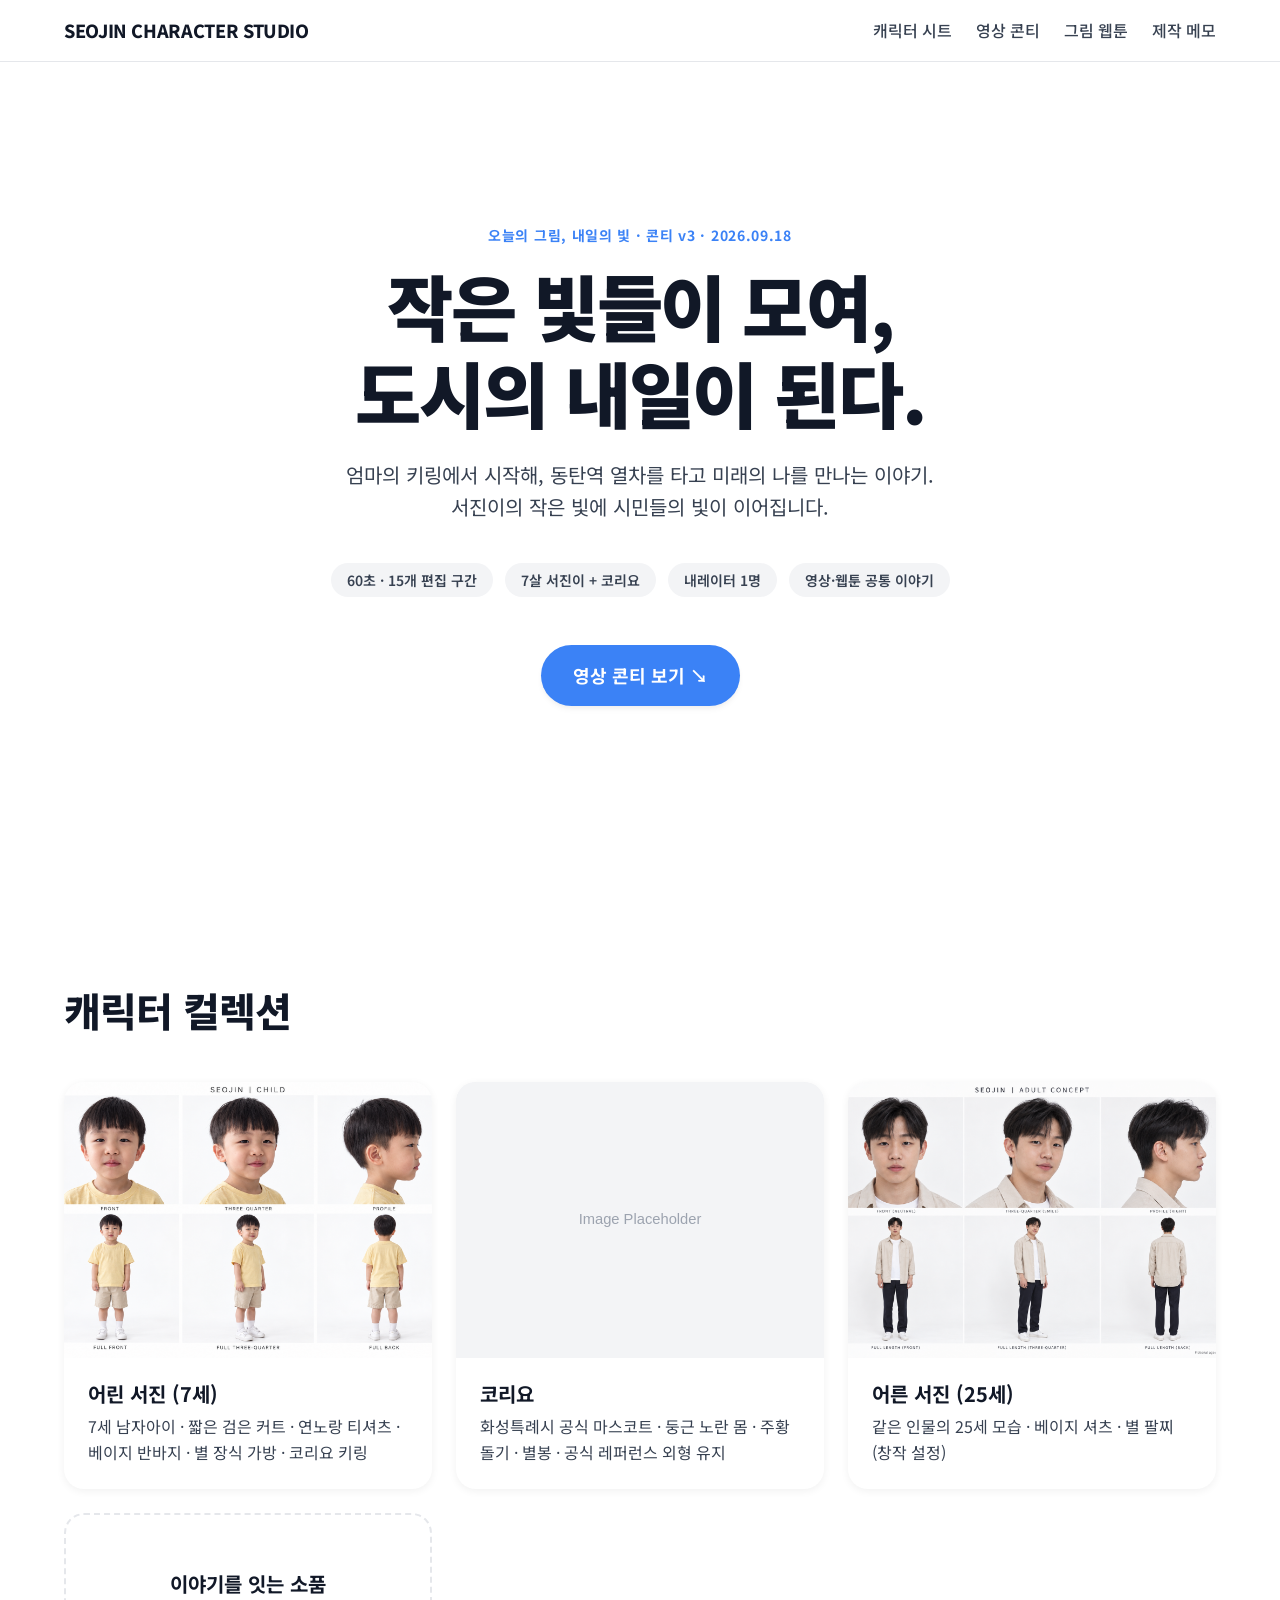
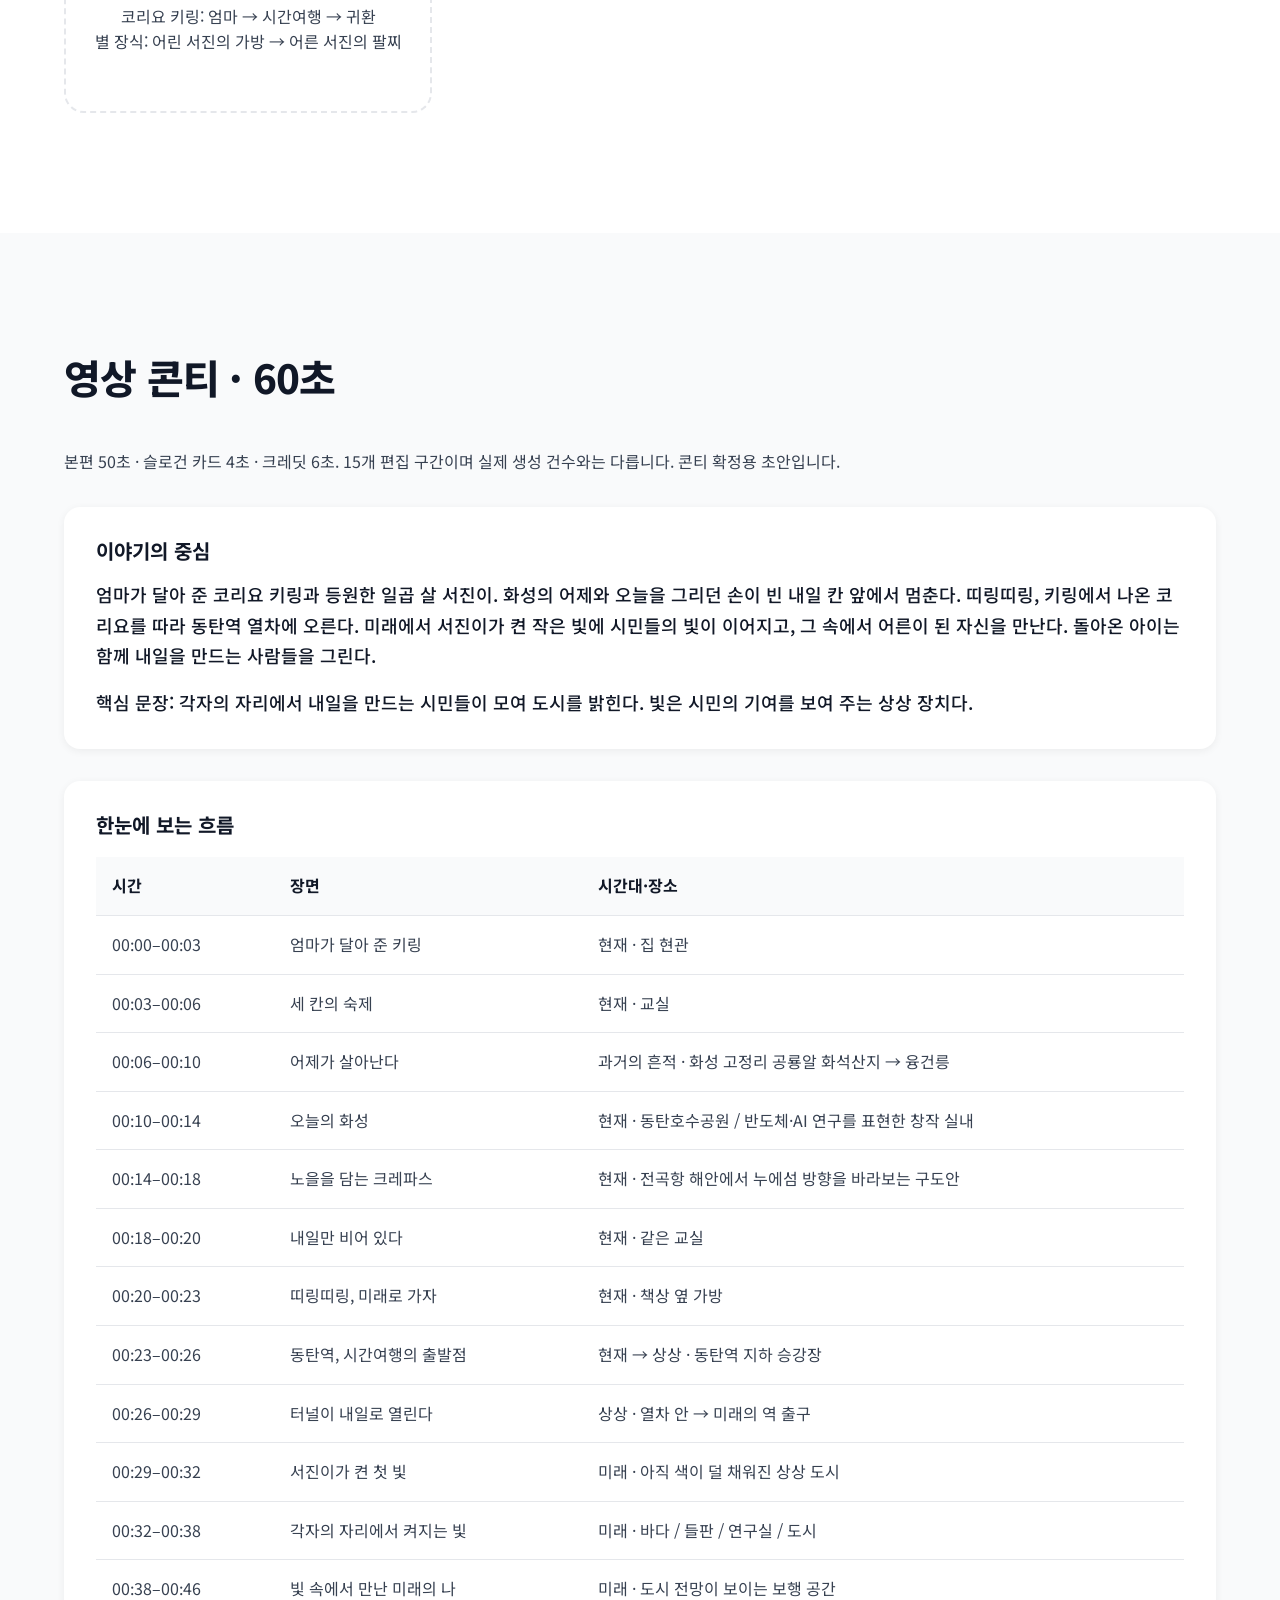
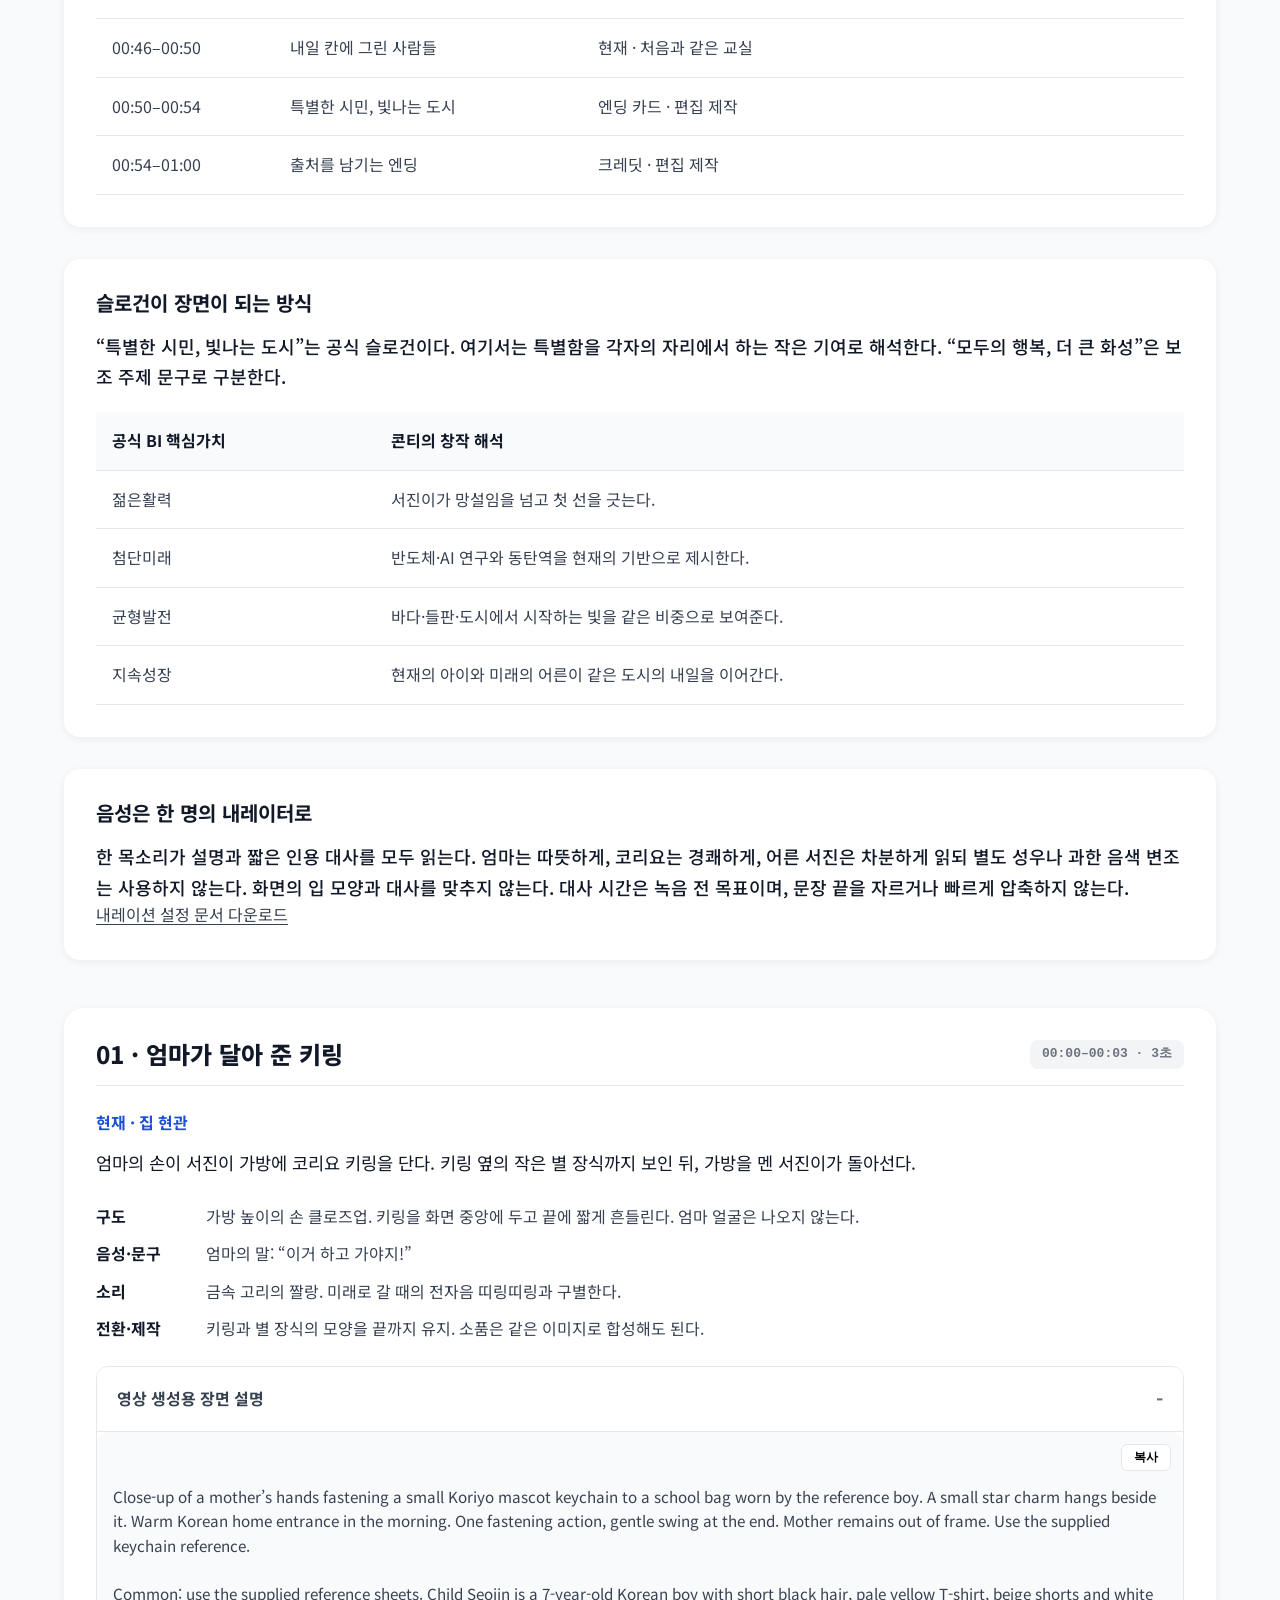
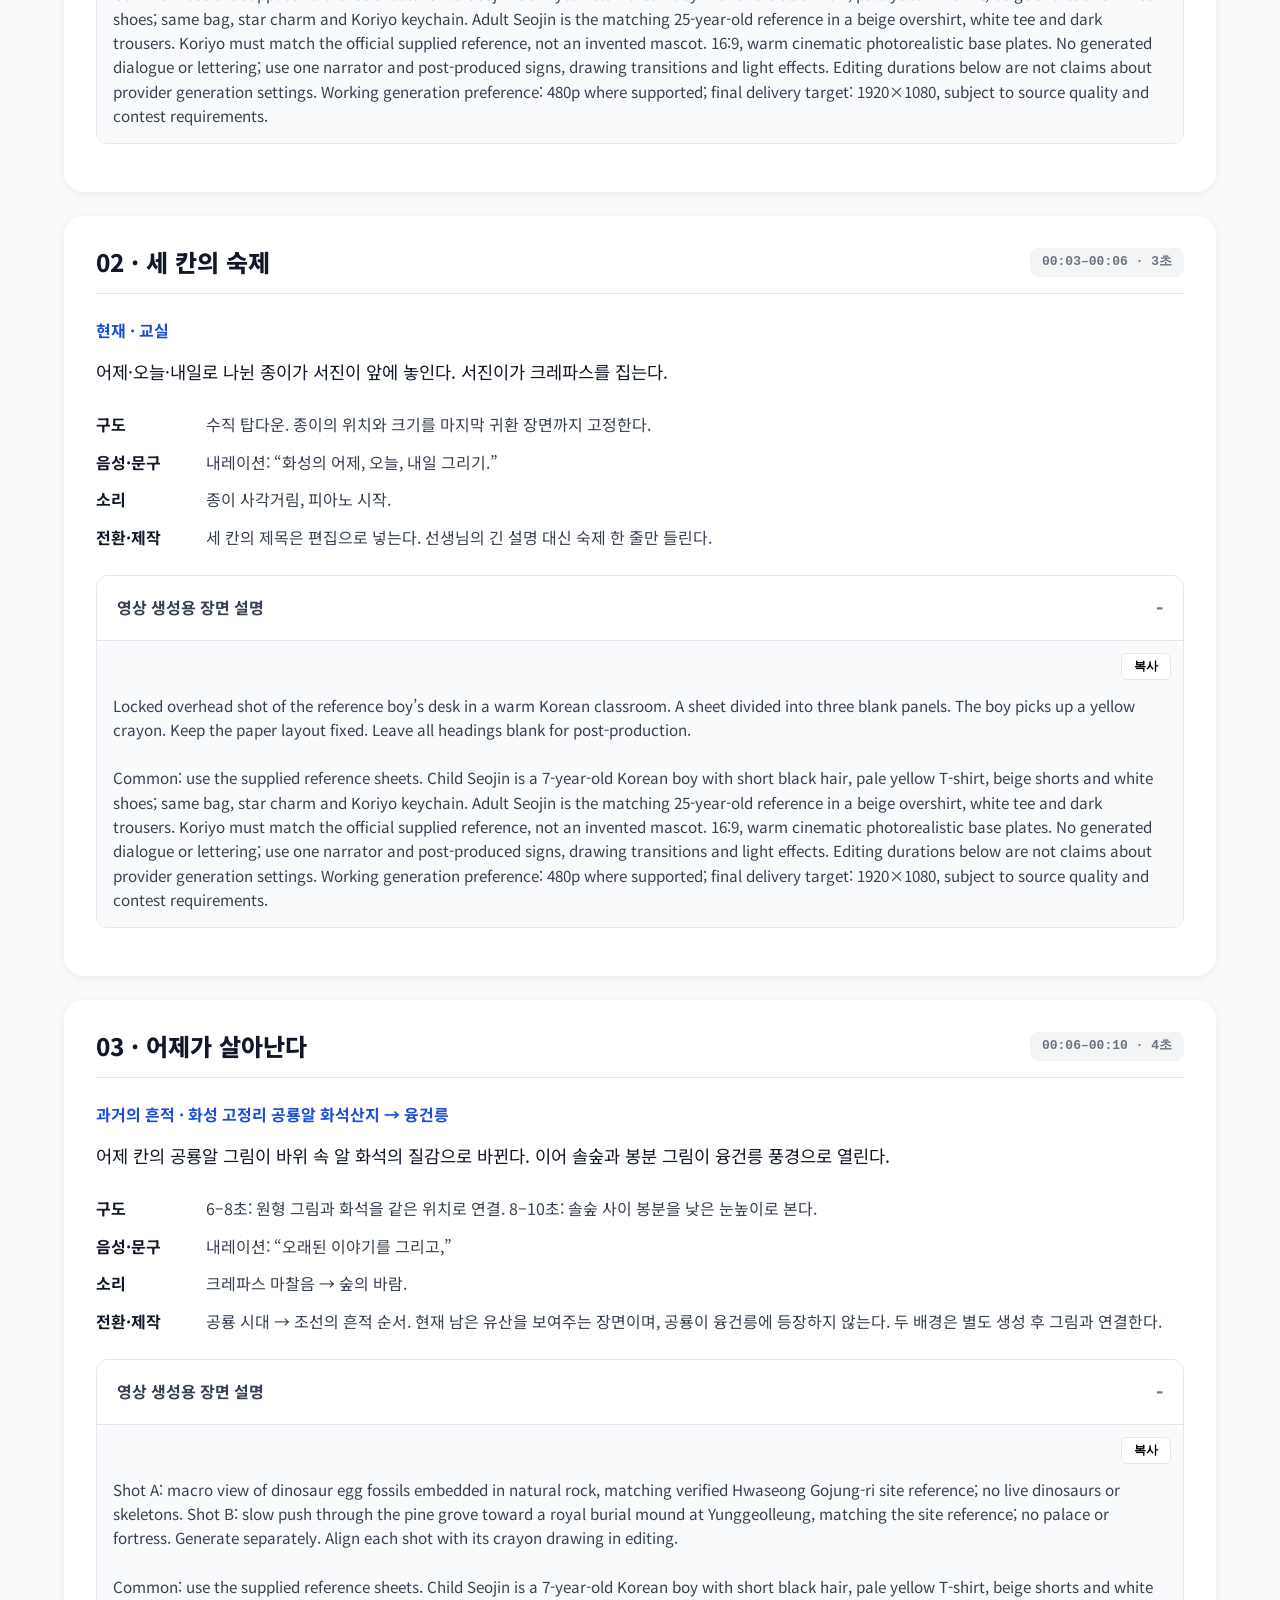
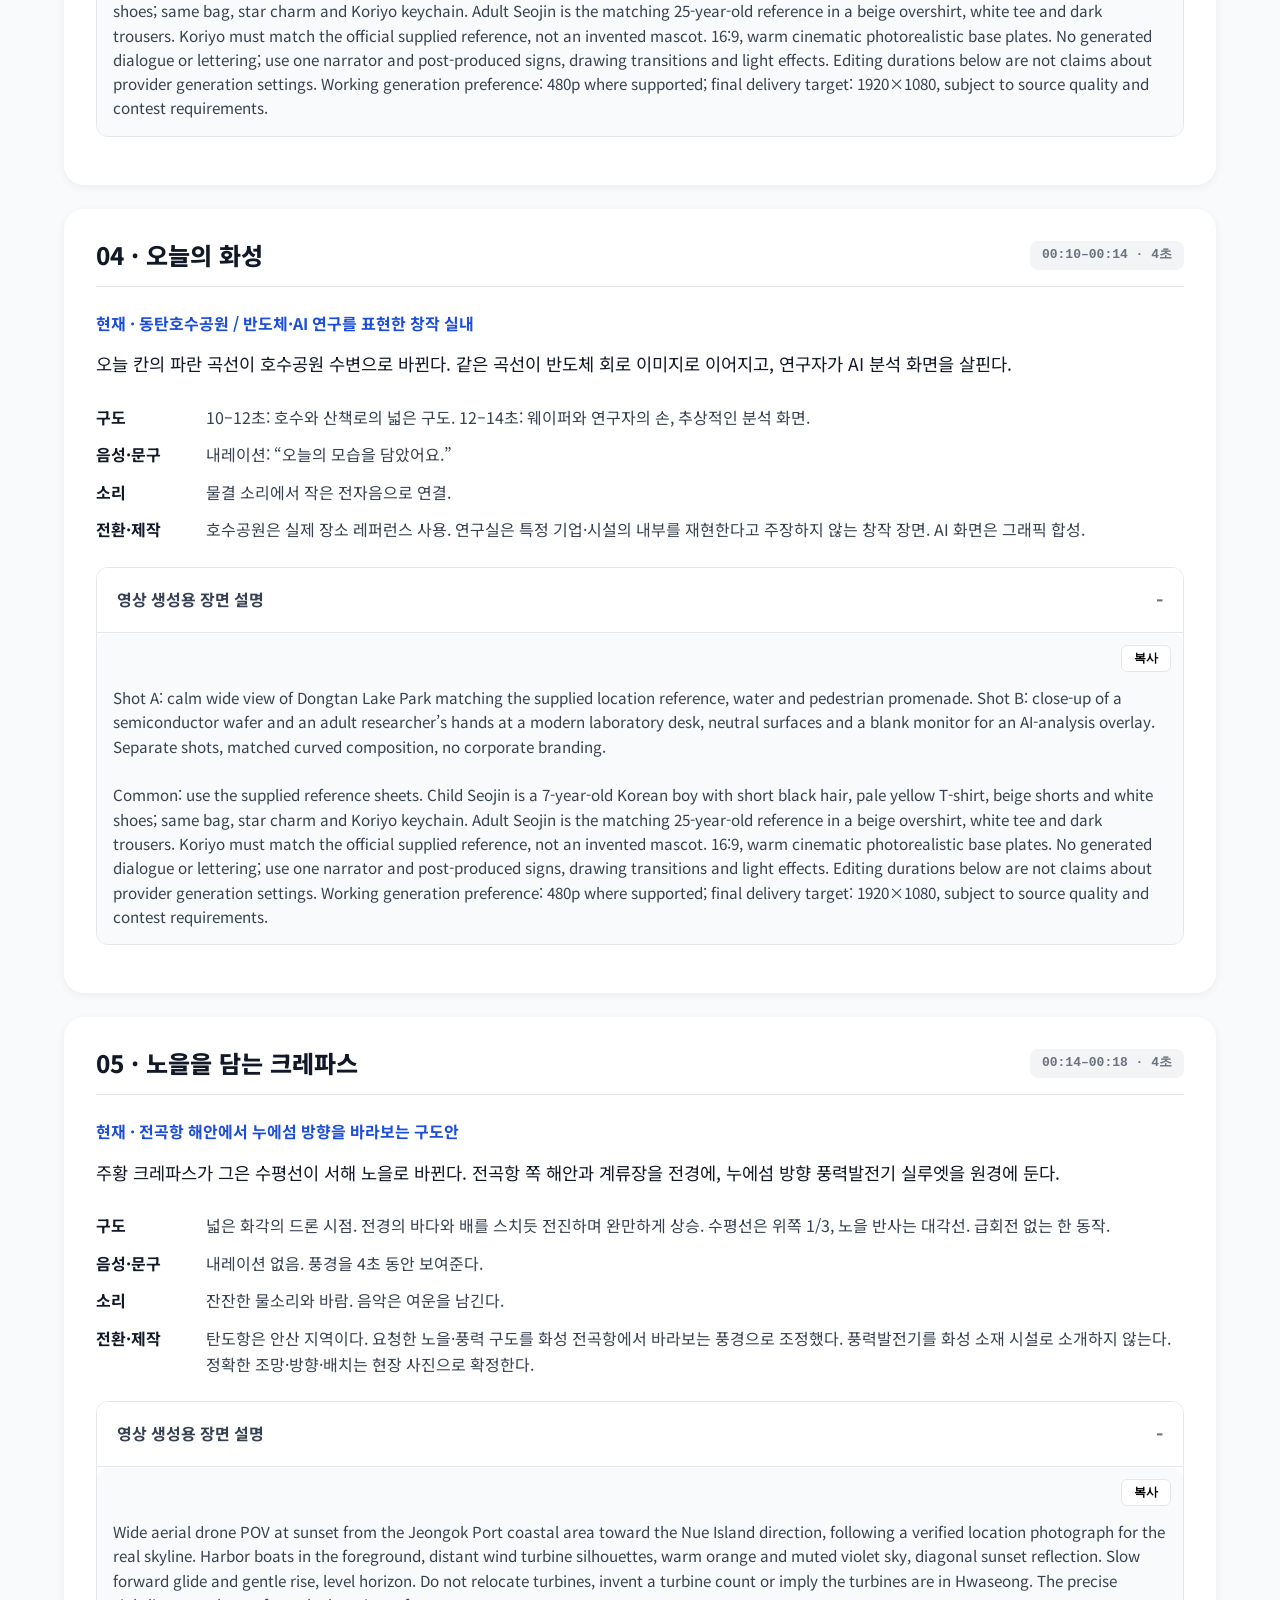
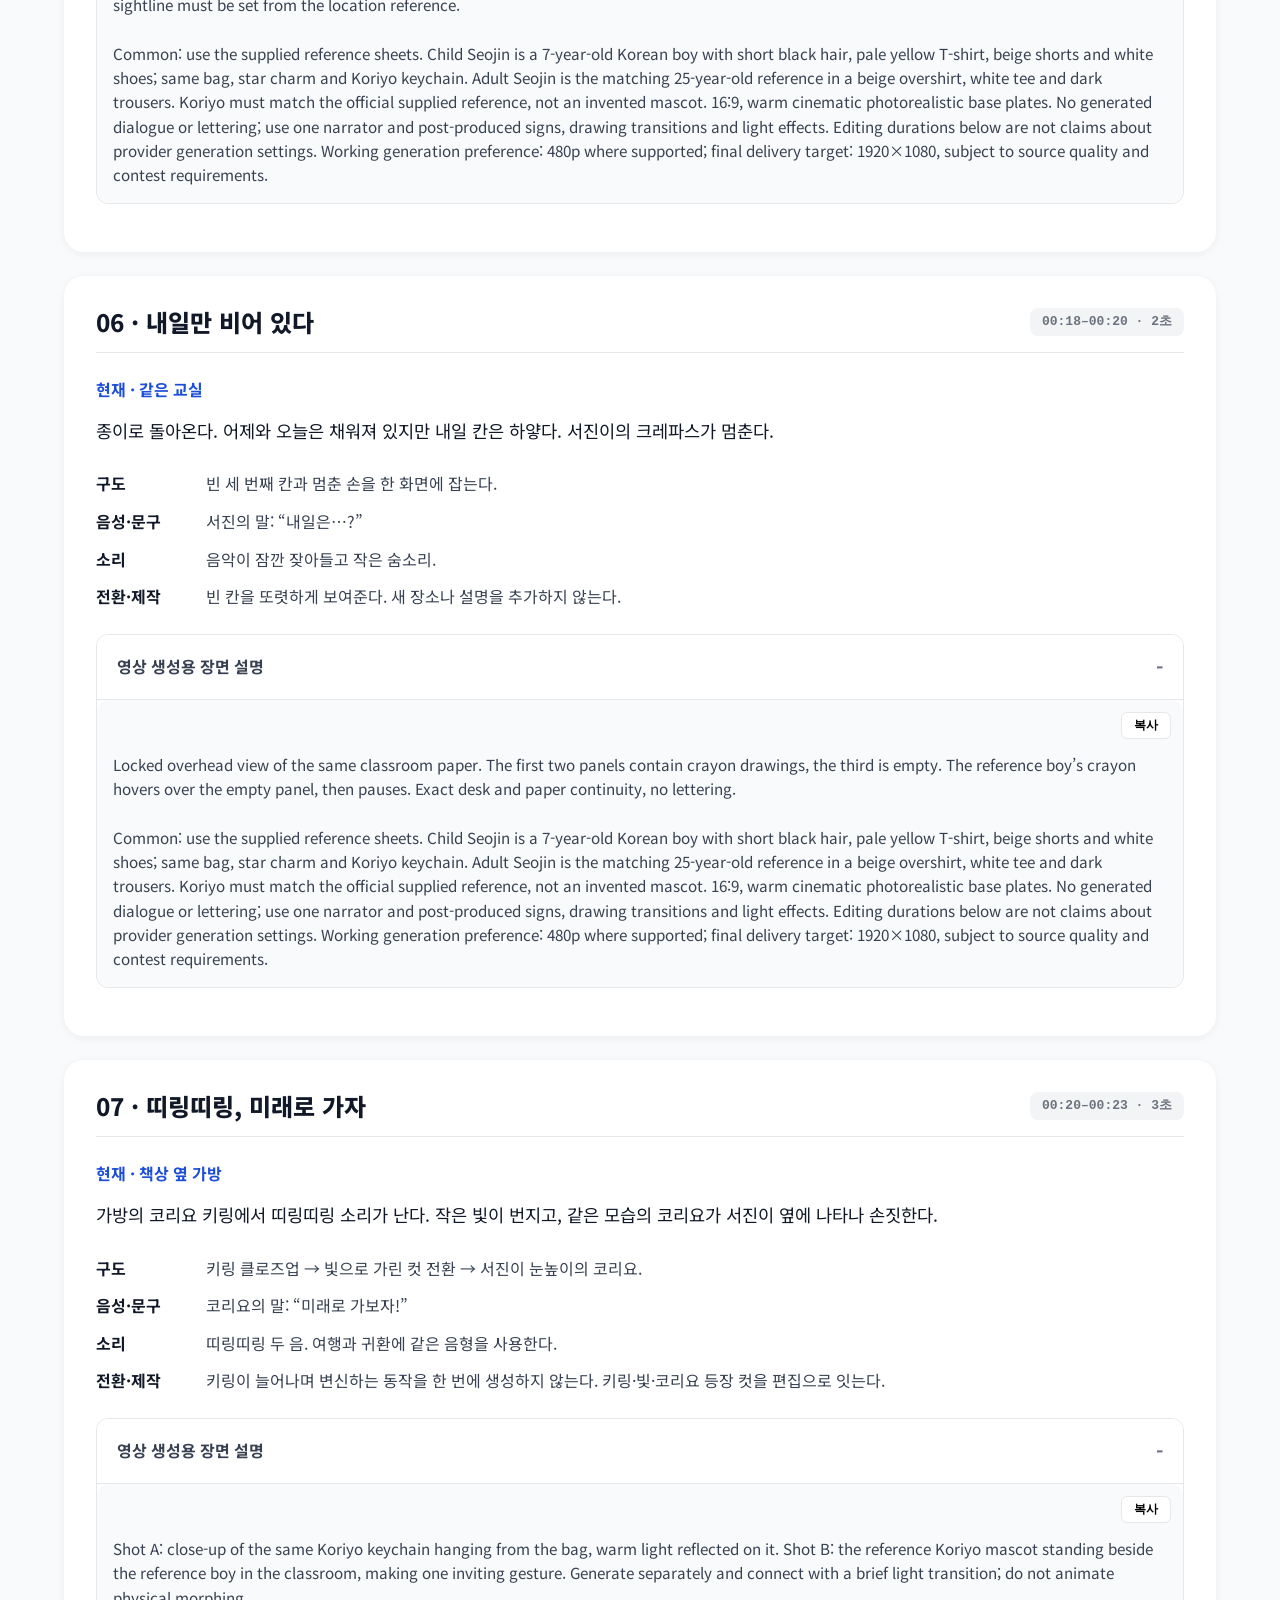
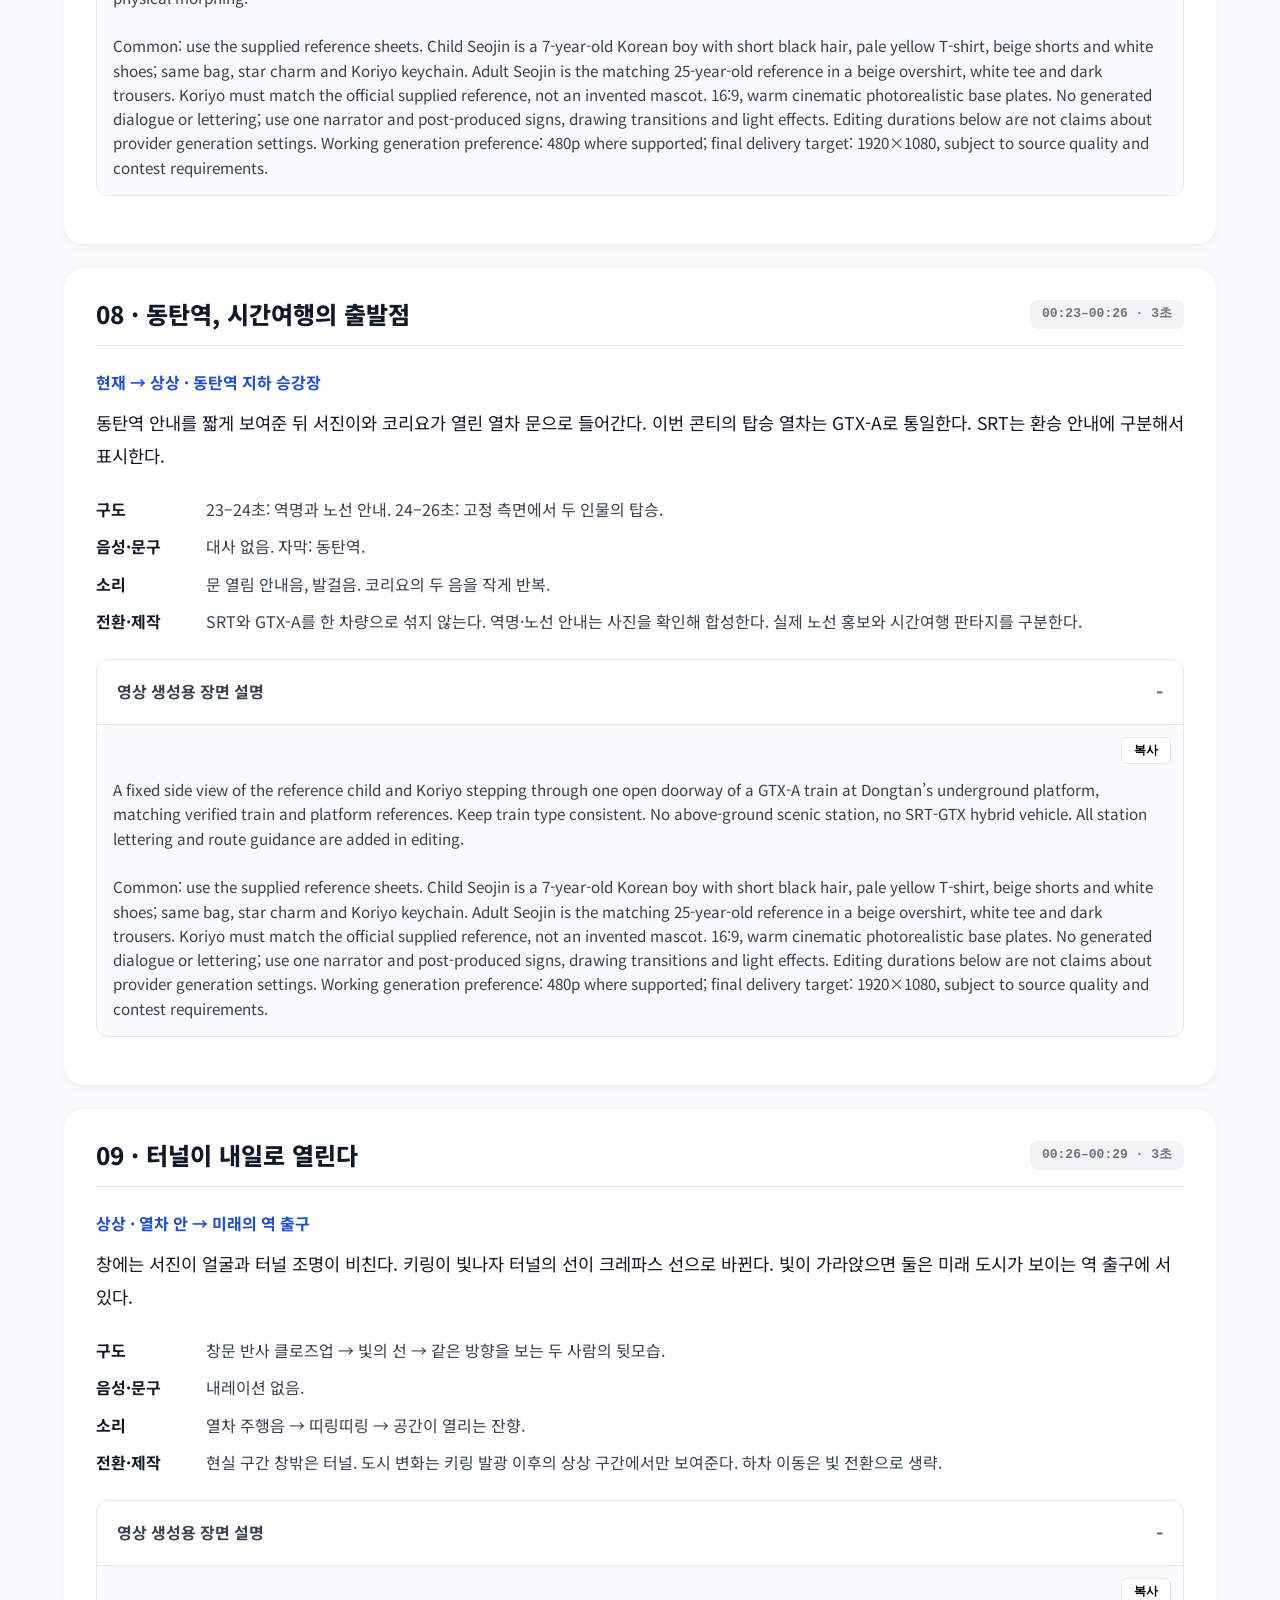
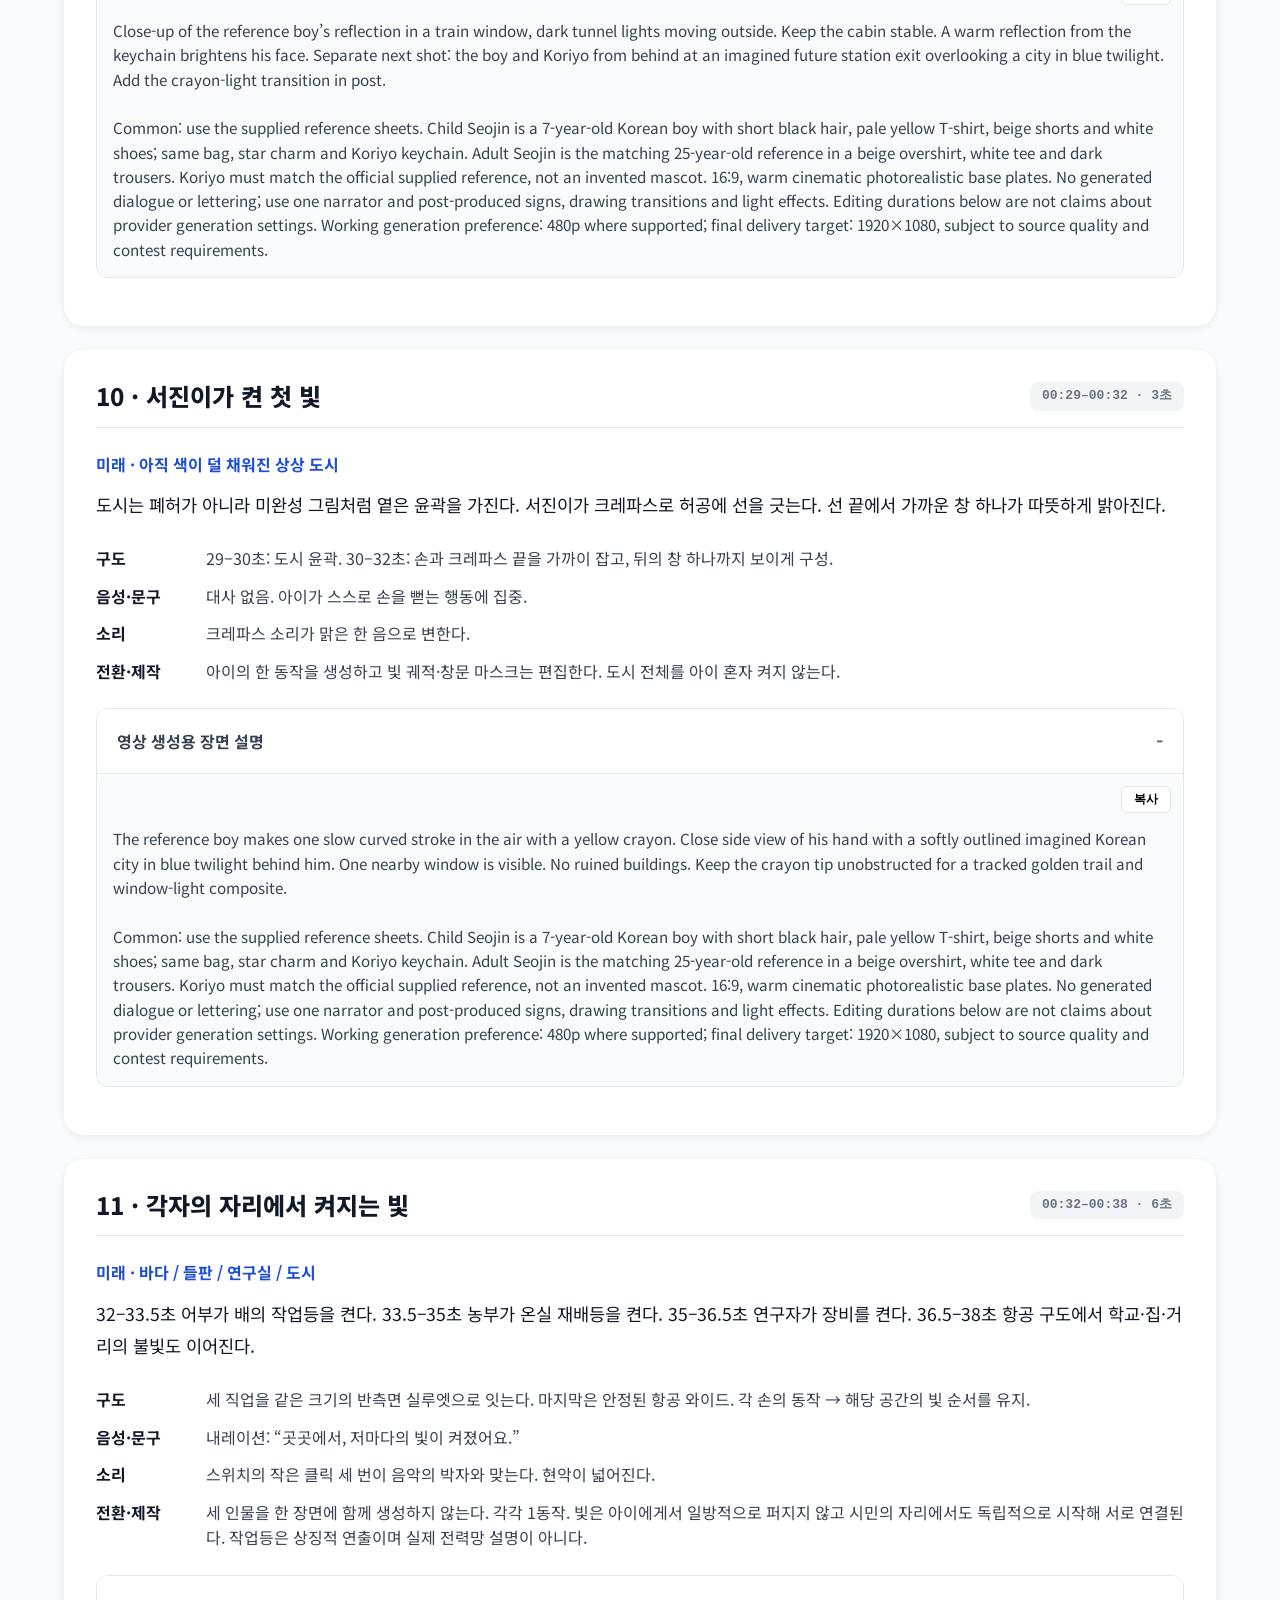
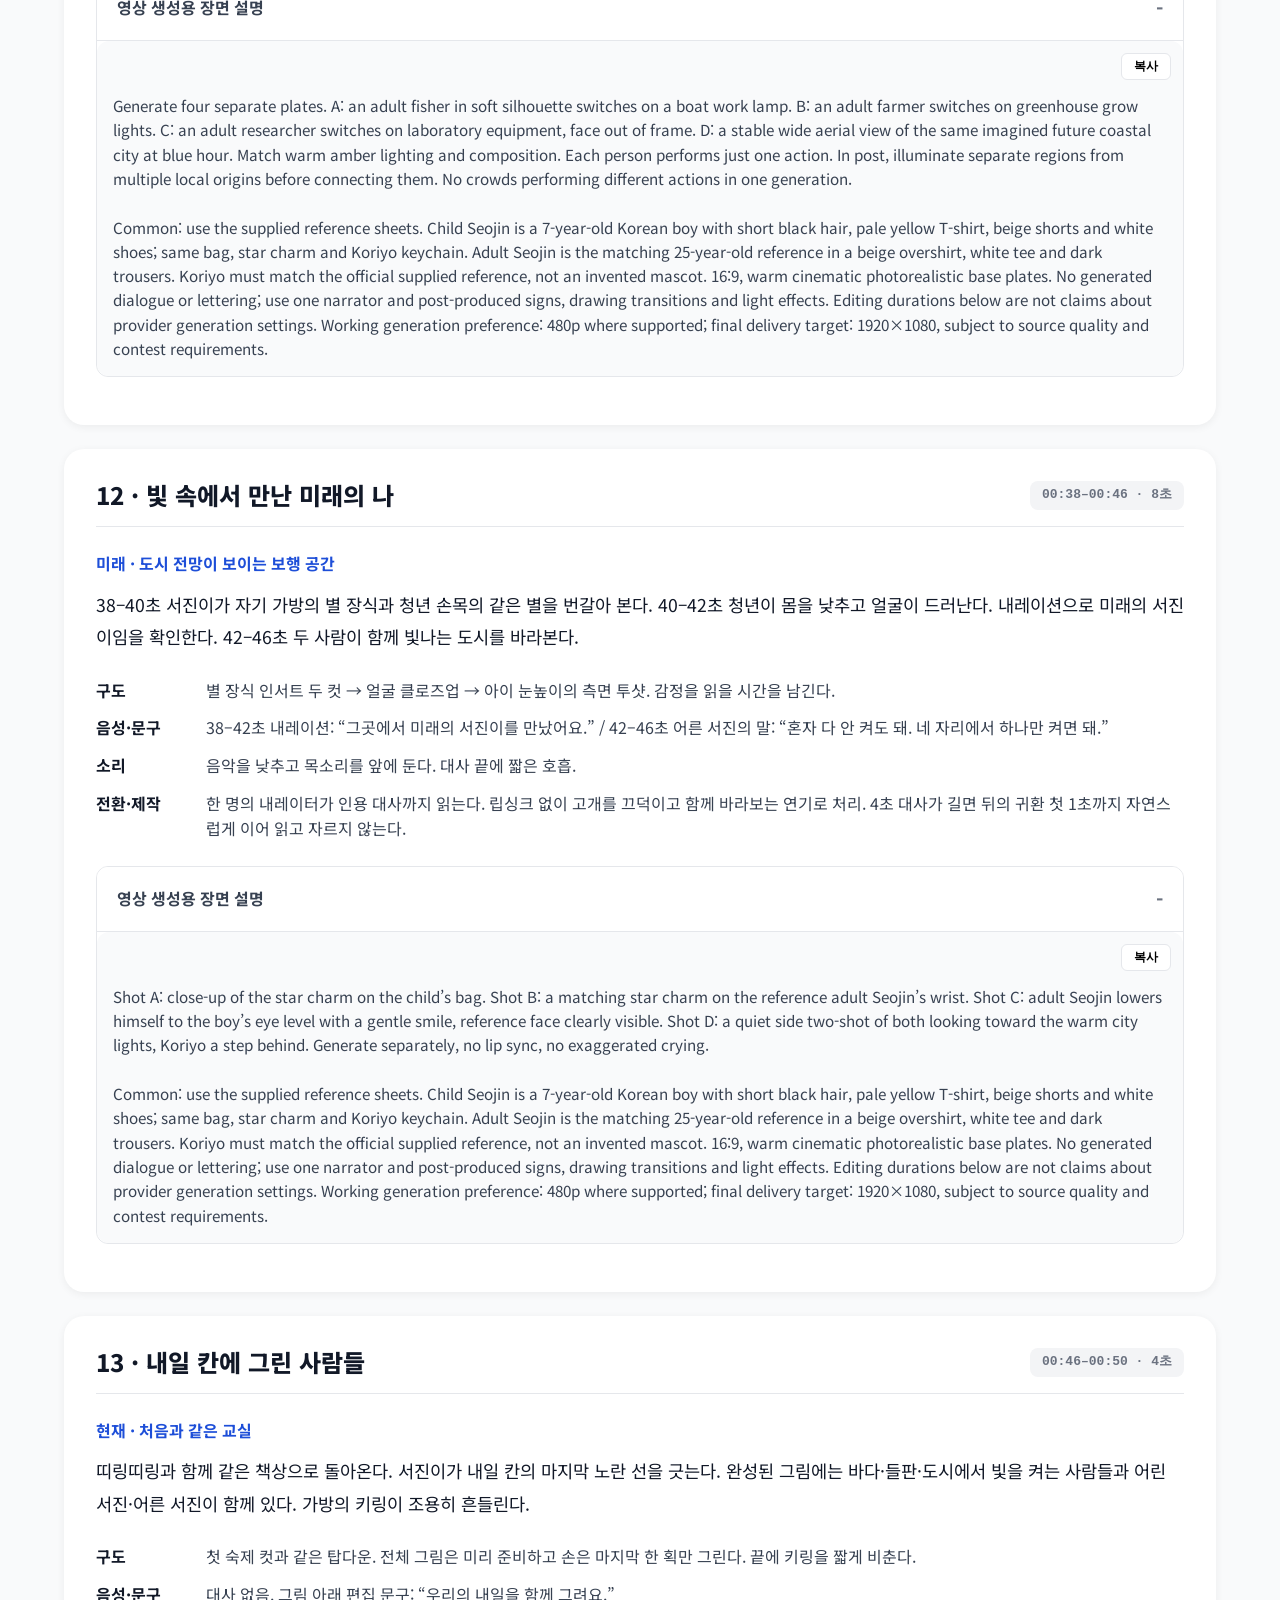
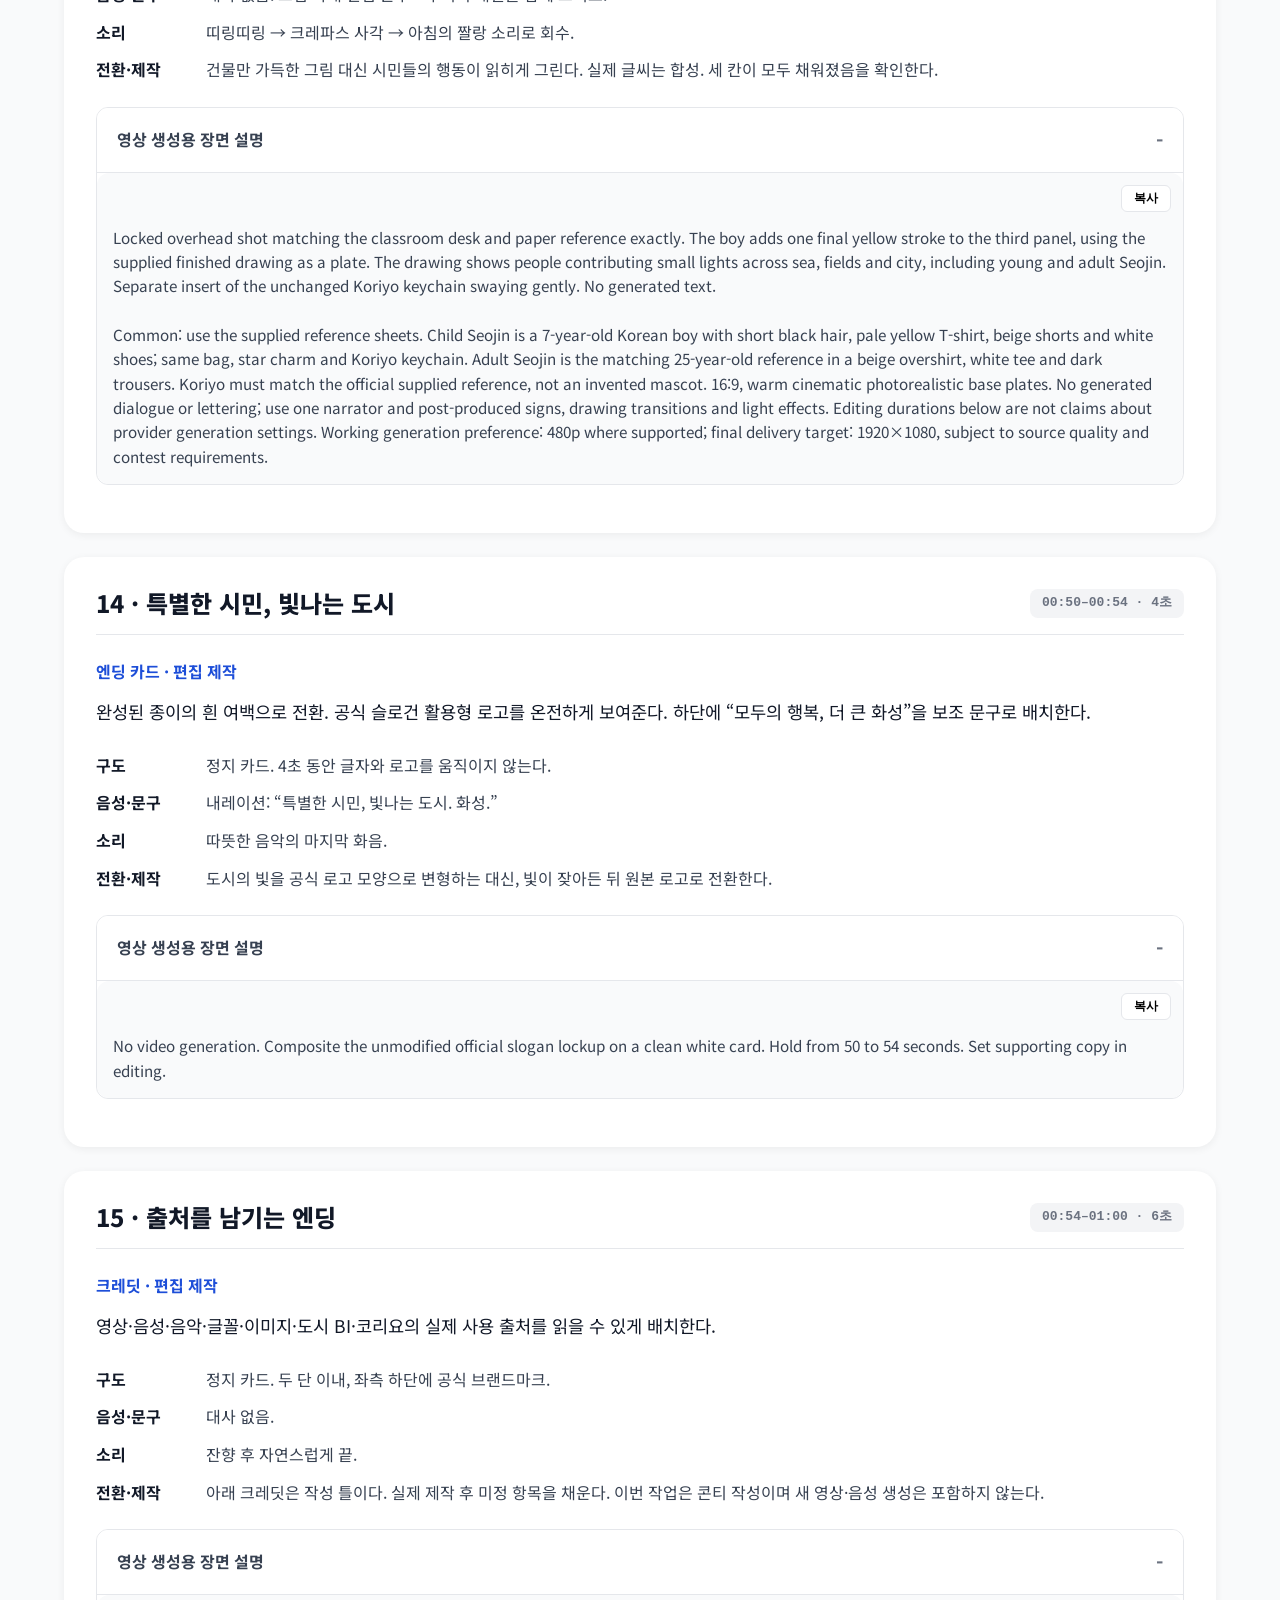
==== commit 72d81905: "Publish illustrated responsive webtoon with Korean dialogue" ====
--- a/index.html
+++ b/index.html
@@ -16,30 +16,13 @@
             <nav class="nav">
                 <a href="#collection">캐릭터 시트</a>
                 <a href="#conti">영상 콘티</a>
-                <a href="webtoon.html">웹툰 콘티</a>
-                <a href="#guide">Flow 가이드</a>
+                <a href="webtoon.html">그림 웹툰</a>
+                <a href="#guide">제작 메모</a>
             </nav>
         </div>
     </header>
 
-    <main>
-        <section class="hero reveal">
-            <div class="hero-content">
-                <span class="eyebrow">2026 별별화성 Awards · AI CF "빛나는 도시"</span>
-                <h1 class="title">오늘의 그림,<br>내일의 빛.</h1>
-                <p class="subtitle">작품명 "오늘의 그림, 내일의 빛" — 60초 AI CF 콘티 (Seedance 2.5용).<br>빈 종이 앞에서 멈춘 일곱 살 서진이가 바다와 들판과 도시를 지나 답을 찾습니다.</p>
-                <div class="badges">
-                    <span class="badge">본편 54초 + 크레딧 6초</span>
-                    <span class="badge badge-accent">코리요 + 서진이</span>
-                    <span class="badge">11 씬 · Seedance 2.5</span>
-                    <span class="badge">16:9 · 1920×1080</span>
-                    <span class="badge">시 BI 슬로건 삽입</span>
-                </div>
-                <a href="#conti" class="cta-button">콘티 보기 ↘</a>
-            </div>
-        </section>
-
-        <section id="collection" class="collection section-padding">
+<main><section class="hero"><div class="hero-content"><span class="eyebrow">오늘의 그림, 내일의 빛 · 콘티 v3 · 2026.09.18</span><h1 class="title">작은 빛들이 모여,<br>도시의 내일이 된다.</h1><p class="subtitle">엄마의 키링에서 시작해, 동탄역 열차를 타고 미래의 나를 만나는 이야기.<br>서진이의 작은 빛에 시민들의 빛이 이어집니다.</p><div class="badges"><span class="badge">60초 · 15개 편집 구간</span><span class="badge">7살 서진이 + 코리요</span><span class="badge">내레이터 1명</span><span class="badge">영상·웹툰 공통 이야기</span></div><a href="#conti" class="cta-button">영상 콘티 보기 ↘</a></div></section>        <section id="collection" class="collection section-padding">
             <div class="container reveal">
                 <h2 class="section-title">캐릭터 컬렉션</h2>
                 <div class="grid character-grid">
@@ -49,7 +32,7 @@
                         </div>
                         <div class="card-content">
                             <h3>어린 서진 (7세)</h3>
-                            <p>7세 남자아이 · 짧은 검은 커트 · 연노랑 티셔츠 · 베이지 반바지 · 별 장식 가방</p>
+                            <p>7세 남자아이 · 짧은 검은 커트 · 연노랑 티셔츠 · 베이지 반바지 · 별 장식 가방 · 코리요 키링</p>
                         </div>
                     </div>
 
@@ -59,7 +42,7 @@
                         </div>
                         <div class="card-content">
                             <h3>코리요</h3>
-                            <p>화성특례시 공식 마스코트 · 둥근 노란 몸 · 주황 돌기 · 별봉 · 공공누리 제4유형 공공저작물</p>
+                            <p>화성특례시 공식 마스코트 · 둥근 노란 몸 · 주황 돌기 · 별봉 · 공식 레퍼런스 외형 유지</p>
                         </div>
                     </div>
 
@@ -69,719 +52,82 @@
                         </div>
                         <div class="card-content">
                             <h3>어른 서진 (25세)</h3>
-                            <p>같은 인물의 25세 모습 · 반도체 연구자 · 베이지 셔츠 · 별 팔찌 (창작 설정)</p>
+                            <p>같은 인물의 25세 모습 · 베이지 셔츠 · 별 팔찌 (창작 설정)</p>
                         </div>
                     </div>
 
                     <div class="card character-card dashed-card">
                         <div class="card-content">
-                            <h3>방진복 서진</h3>
-                            <p>클린룸 방진복 완전 착용 · 제작 예정</p>
+                            <h3>이야기를 잇는 소품</h3>
+                            <p>코리요 키링: 엄마 → 시간여행 → 귀환<br>별 장식: 어린 서진의 가방 → 어른 서진의 팔찌</p>
                         </div>
                     </div>
                 </div>
             </div>
         </section>
 
-        <section id="conti" class="conti section-padding bg-gray">
-            <div class="container">
-                <div class="overview reveal">
-                    <h2 class="section-title">작품 개요</h2>
-                    <div class="metadata-grid">
-                        <div class="meta-card">
-                            <span class="meta-label">작품 제목</span>
-                            <span class="meta-value">오늘의 그림, 내일의 빛</span>
-                        </div>
-                        <div class="meta-card">
-                            <span class="meta-label">러닝타임 / 규격</span>
-                            <span class="meta-value">본편 54초 + 엔딩 크레딧 6초 = 60초 | 1920×1080 (16:9) | MP4 · Seedance 2.5</span>
-                        </div>
-                        <div class="meta-card">
-                            <span class="meta-label">톤 &amp; 무드</span>
-                            <span class="meta-value">따뜻한 실사 · 아이의 눈높이 · 과장 없는 미래</span>
-                        </div>
-                        <div class="meta-card">
-                            <span class="meta-label">컬러 팔레트</span>
-                            <div class="color-swatches">
-                                <div class="swatch" style="background-color: #D97706;" title="골든아워 앰버"></div>
-                                <div class="swatch" style="background-color: #004696;" title="HS Blue · PANTONE 7686C"></div>
-                                <div class="swatch" style="background-color: #DC6E2D;" title="HS Orange · PANTONE 1505C"></div>
-                            </div>
-                        </div>
-                    </div>
-                    <div class="logline-card mt-8">
-                        <h3>로그라인</h3>
-                        <p>"화성에 사는 일곱 살 서진이는 '우리 동네의 내일'을 그려 오라는 숙제를 받지만, 무엇을 그려야 할지 몰라 빈 종이 앞에서 멈춘다. 그림에서 나온 코리요가 서진이를 데리고 바다와 들판과 도시를 차례로 지나 미래의 화성으로 간다. 그곳에서 만난 얼굴을 가린 안내자는 어른이 된 서진이. 돌아온 서진이는 비어 있던 종이를 가득 채운다."</p>
-                        <p class="text-sm">한 문장으로: <strong>빈 종이에서 시작해 빈 종이를 채우고 끝난다.</strong> 이 영상의 갈등과 해소는 종이 한 장 위에 있다.</p>
-                    </div>
-                    <div class="logline-card mt-8">
-                        <h3>왜 이 구성인가</h3>
-                        <table>
-                            <thead><tr><th>심사 항목</th><th>배점</th><th>이 콘티의 대응</th></tr></thead>
-                            <tbody>
-                                <tr><td>창의성</td><td>25</td><td>시 BI 글씨체가 형상화한 '성곽과 기와 · 반도체 회로 · 사통팔달 길'을 SCENE 07의 3단 매치컷으로 그대로 옮겼다. 도시 브랜드의 조형 논리를 이야기의 논리로 쓴다.</td></tr>
-                                <tr><td>홍보 활용성</td><td>25</td><td>빈 종이라는 문제에서 출발해 채워진 종이로 끝난다. 54초 안에 시작·중간·끝이 닫힌다.</td></tr>
-                                <tr><td>주제 적합성</td><td>20</td><td>바다·들판·도시를 모두 보여 주고, SCENE 08에서 세 직업을 같은 무게로 배치해 '모두의 행복'을 화면으로 증명한다.</td></tr>
-                                <tr><td>AI 기술 활용도</td><td>20</td><td>씬별 프롬프트·레퍼런스·보이스 지정을 한 문서에 모아 기술서와 결과물을 일치시킨다.</td></tr>
-                                <tr><td>브랜드 표현력</td><td>10</td><td>이동 구간을 줄이고 장소마다 한 가지 인상만 남긴다. 엔딩 6초에 시 슬로건을 크게 노출한다.</td></tr>
-                            </tbody>
-                        </table>
-                        <p class="text-sm">V.I.B.E.(젊은활력 · 첨단미래 · 균형발전 · 지속성장) 가운데 <strong>균형발전</strong>이 바다·들판·도시를 함께 담는 구성의 근거다. <a href="https://www.hscity.go.kr/www/intro/gnrlSttus/ctyhllSymbol/ctyhllSymbol04.jsp">화성특례시 BI 안내</a></p>
-                    </div>
-                    <div class="emotion-curve mt-8">
-                        <h3>감정 곡선</h3>
-                        <div class="emotion-bar">
-                            <div class="emotion-segment" style="flex: 11" title="막막함(0–11)">막막함</div>
-                            <div class="emotion-segment" style="flex: 10" title="설렘(11–21)">설렘</div>
-                            <div class="emotion-segment" style="flex: 11" title="경이(21–32)">경이</div>
-                            <div class="emotion-segment" style="flex: 10" title="발견(32–42)">발견</div>
-                            <div class="emotion-segment" style="flex: 6" title="감동(42–48)">감동</div>
-                            <div class="emotion-segment" style="flex: 6" title="확신(48–54)">확신</div>
-                        </div>
-                    </div>
-                </div>
+<section id="conti" class="conti section-padding bg-gray"><div class="container"><h2 class="section-title">영상 콘티 · 60초</h2><p>본편 50초 · 슬로건 카드 4초 · 크레딧 6초. 15개 편집 구간이며 실제 생성 건수와는 다릅니다. 콘티 확정용 초안입니다.</p><div class="logline-card mt-8"><h3>이야기의 중심</h3><p>엄마가 달아 준 코리요 키링과 등원한 일곱 살 서진이. 화성의 어제와 오늘을 그리던 손이 빈 내일 칸 앞에서 멈춘다. 띠링띠링, 키링에서 나온 코리요를 따라 동탄역 열차에 오른다. 미래에서 서진이가 켠 작은 빛에 시민들의 빛이 이어지고, 그 속에서 어른이 된 자신을 만난다. 돌아온 아이는 함께 내일을 만드는 사람들을 그린다.</p><p>핵심 문장: 각자의 자리에서 내일을 만드는 시민들이 모여 도시를 밝힌다. 빛은 시민의 기여를 보여 주는 상상 장치다.</p></div>
+<div class="logline-card mt-8"><h3>한눈에 보는 흐름</h3><div class="table-scroll" tabindex="0" role="region" aria-label="시간 · 장면 · 관객이 이해할 것"><table><thead><tr><th scope="col">시간</th><th scope="col">장면</th><th scope="col">시간대·장소</th></tr></thead><tbody><tr><td>00:00–00:03</td><td>엄마가 달아 준 키링</td><td>현재 · 집 현관</td></tr><tr><td>00:03–00:06</td><td>세 칸의 숙제</td><td>현재 · 교실</td></tr><tr><td>00:06–00:10</td><td>어제가 살아난다</td><td>과거의 흔적 · 화성 고정리 공룡알 화석산지 → 융건릉</td></tr><tr><td>00:10–00:14</td><td>오늘의 화성</td><td>현재 · 동탄호수공원 / 반도체·AI 연구를 표현한 창작 실내</td></tr><tr><td>00:14–00:18</td><td>노을을 담는 크레파스</td><td>현재 · 전곡항 해안에서 누에섬 방향을 바라보는 구도안</td></tr><tr><td>00:18–00:20</td><td>내일만 비어 있다</td><td>현재 · 같은 교실</td></tr><tr><td>00:20–00:23</td><td>띠링띠링, 미래로 가자</td><td>현재 · 책상 옆 가방</td></tr><tr><td>00:23–00:26</td><td>동탄역, 시간여행의 출발점</td><td>현재 → 상상 · 동탄역 지하 승강장</td></tr><tr><td>00:26–00:29</td><td>터널이 내일로 열린다</td><td>상상 · 열차 안 → 미래의 역 출구</td></tr><tr><td>00:29–00:32</td><td>서진이가 켠 첫 빛</td><td>미래 · 아직 색이 덜 채워진 상상 도시</td></tr><tr><td>00:32–00:38</td><td>각자의 자리에서 켜지는 빛</td><td>미래 · 바다 / 들판 / 연구실 / 도시</td></tr><tr><td>00:38–00:46</td><td>빛 속에서 만난 미래의 나</td><td>미래 · 도시 전망이 보이는 보행 공간</td></tr><tr><td>00:46–00:50</td><td>내일 칸에 그린 사람들</td><td>현재 · 처음과 같은 교실</td></tr><tr><td>00:50–00:54</td><td>특별한 시민, 빛나는 도시</td><td>엔딩 카드 · 편집 제작</td></tr><tr><td>00:54–01:00</td><td>출처를 남기는 엔딩</td><td>크레딧 · 편집 제작</td></tr></tbody></table></div></div>
+<div class="logline-card mt-8"><h3>슬로건이 장면이 되는 방식</h3><p>“특별한 시민, 빛나는 도시”는 공식 슬로건이다. 여기서는 특별함을 각자의 자리에서 하는 작은 기여로 해석한다. “모두의 행복, 더 큰 화성”은 보조 주제 문구로 구분한다.</p><div class="table-scroll" tabindex="0" role="region" aria-label="공식 BI 핵심가치 · 콘티의 창작 해석"><table><thead><tr><th scope="col">공식 BI 핵심가치</th><th scope="col">콘티의 창작 해석</th></tr></thead><tbody><tr><td>젊은활력</td><td>서진이가 망설임을 넘고 첫 선을 긋는다.</td></tr><tr><td>첨단미래</td><td>반도체·AI 연구와 동탄역을 현재의 기반으로 제시한다.</td></tr><tr><td>균형발전</td><td>바다·들판·도시에서 시작하는 빛을 같은 비중으로 보여준다.</td></tr><tr><td>지속성장</td><td>현재의 아이와 미래의 어른이 같은 도시의 내일을 이어간다.</td></tr></tbody></table></div></div>
+<div class="logline-card mt-8" id="voices"><h3>음성은 한 명의 내레이터로</h3><p>한 목소리가 설명과 짧은 인용 대사를 모두 읽는다. 엄마는 따뜻하게, 코리요는 경쾌하게, 어른 서진은 차분하게 읽되 별도 성우나 과한 음색 변조는 사용하지 않는다. 화면의 입 모양과 대사를 맞추지 않는다. 대사 시간은 녹음 전 목표이며, 문장 끝을 자르거나 빠르게 압축하지 않는다.</p><a href="VOICE_PRESETS_SEOJIN.json" download>내레이션 설정 문서 다운로드</a></div>
+<div class="scenes mt-12"><article class="card scene-card" id="scene-01" data-start="0" data-end="3"><div class="scene-header"><h3>01 · 엄마가 달아 준 키링</h3><span class="timecode">00:00–00:03 · 3초</span></div><p class="scene-place">현재 · 집 현관</p><p class="scene-action">엄마의 손이 서진이 가방에 코리요 키링을 단다. 키링 옆의 작은 별 장식까지 보인 뒤, 가방을 멘 서진이가 돌아선다.</p><dl class="scene-notes"><dt>구도</dt><dd>가방 높이의 손 클로즈업. 키링을 화면 중앙에 두고 끝에 짧게 흔들린다. 엄마 얼굴은 나오지 않는다.</dd><dt>음성·문구</dt><dd>엄마의 말: “이거 하고 가야지!”</dd><dt>소리</dt><dd>금속 고리의 짤랑. 미래로 갈 때의 전자음 띠링띠링과 구별한다.</dd><dt>전환·제작</dt><dd>키링과 별 장식의 모양을 끝까지 유지. 소품은 같은 이미지로 합성해도 된다.</dd></dl><details open><summary>영상 생성용 장면 설명</summary><div class="code-block"><button type="button" class="copy-btn">복사</button><pre>Close-up of a mother’s hands fastening a small Koriyo mascot keychain to a school bag worn by the reference boy. A small star charm hangs beside it. Warm Korean home entrance in the morning. One fastening action, gentle swing at the end. Mother remains out of frame. Use the supplied keychain reference.
 
-                <div class="logline-card mt-8" id="voices"><h3>캐릭터와 고정 보이스</h3><p>같은 인물은 모든 씬에서 같은 음성을 씁니다. 안내자와 어른 서진은 같은 사람이므로 같은 목소리입니다.</p><table><thead><tr><th>인물</th><th>설정</th><th>관리용 코드</th><th>연기 기준</th></tr></thead><tbody><tr><td>어린 서진</td><td>7세 남자아이</td><td><code>child-seojin-7</code></td><td>맑고 자연스러운 어린이 목소리. 과장된 아기 말투는 쓰지 않는다</td></tr><tr><td>어른 서진 / 안내자</td><td>25세 남성, 같은 인물</td><td><code>adult-seojin-25</code></td><td>차분하고 따뜻한 성인 남성. 안내자 구간만 편집으로 약한 마스크 효과</td></tr><tr><td>코리요</td><td>화성특례시 마스코트</td><td><code>koriyo-bright</code></td><td>밝고 경쾌하되 날카롭지 않게</td></tr><tr><td>선생님</td><td>목소리만 등장</td><td><code>teacher-warm</code></td><td>따뜻하고 또렷한 한국어</td></tr></tbody></table><p class="text-sm">위 코드는 제작 관리용 이름이며 서비스의 실제 voice ID가 아닙니다. 첫 샘플을 확정한 뒤 같은 음원을 계속 재사용합니다. 외형 기준은 캐릭터 시트이며, 나이와 성별 표기는 시트와 일치시켰습니다.</p><a href="VOICE_PRESETS_SEOJIN.json" download>보이스 지정표 JSON 다운로드</a></div>
-<div class="logline-card mt-8" id="locations"><h3>화성의 세 얼굴을 지나는 54초</h3><p>바다 → 들판 → 도시 순으로 지나간 뒤에야 미래로 넘어갑니다. 특정 기업이나 기관을 지목하지 않고, 한 도시 안의 서로 다른 풍경으로 지역성을 만듭니다.</p><table><thead><tr><th>씬</th><th>장소</th><th>화성다움</th></tr></thead><tbody><tr><td>01–02</td><td>화성의 어린이집 교실 · 창작 공간</td><td>창밖에 들판과 아파트를 함께 보여 준다</td></tr><tr><td>03</td><td>서해 갯벌과 포구</td><td>★ 바다를 가진 화성</td></tr><tr><td>04</td><td>논밭과 스마트팜</td><td>★ 농업이 살아 있는 화성</td></tr><tr><td>05</td><td>호수공원과 고층 생활권 → 빛의 문</td><td>★ 신도시 화성</td></tr><tr><td>06</td><td>미래 화성 전경 · 창작 공간</td><td>★ 바다 · 들판 · 도시가 한 화면에</td></tr><tr><td>07</td><td>그림 → 도로 → 회로 매치컷</td><td>★ 시 BI 조형 원리와 같은 논리</td></tr><tr><td>08</td><td>미래의 세 일터 · 창작 공간</td><td>★ 반도체 · 해양 · 농업을 같은 무게로</td></tr><tr><td>09</td><td>클린룸 밖 탈의 공간 · 창작 공간</td><td>정체 공개</td></tr><tr><td>10</td><td>처음의 교실 → 엔딩 카드</td><td>시 슬로건 노출</td></tr><tr><td>11</td><td>엔딩 크레딧</td><td>출처 표시</td></tr></tbody></table><p class="text-sm"><strong>기업 실명과 로고는 이번 개정에서 전부 뺐습니다.</strong> 직무는 '반도체 연구자'처럼 일반 명칭만 씁니다. 요강의 저작권 조항과 10일간의 공개검증을 고려한 조치이며, 이야기에는 손실이 없습니다.</p><p class="text-sm">장소 근거: <a href="https://tour.hscity.go.kr/">화성 관광</a> · <a href="https://tour.hscity.go.kr/NEW/1tour/nature20.jsp">동탄호수공원</a> · <a href="https://www.hscity.go.kr/www/user/bbs/BD_selectBbsList.do?q_bbsCode=1027">화성시 포토갤러리</a>. 실제 사진을 그대로 쓰지 않고 같은 인상으로 다시 만듭니다.</p></div>
-<div class="logline-card mt-8" id="ci"><h3>시 로고와 슬로건 (필수 요건)</h3><p>요강 필수 요건 3번은 "화성특례시 공식 로고 또는 슬로건을 결과물 내 필수 삽입"입니다. 충족하지 않으면 1차 결격 심사에서 제외됩니다. 아래대로 확정합니다.</p><table><thead><tr><th>구간</th><th>사용 파일</th><th>배치</th></tr></thead><tbody><tr><td>0:48–0:54 (6초)</td><td><code>슬로건활용형_01</code> — "특별한 시민, 빛나는 도시 / 화성특례시 / HWASEONG SPECIAL CITY"</td><td>엔딩 카드 중앙. 화면 폭의 38%, 상하 여백은 가이드라인의 최소 여백 이상</td></tr><tr><td>0:54–1:00 (6초)</td><td><code>브랜드마크</code></td><td>크레딧 화면 왼쪽 아래 고정</td></tr></tbody></table><p class="text-sm"><strong>슬로건활용형을 고른 이유:</strong> 이 파일 한 장에 공식 로고와 공식 슬로건이 함께 들어 있어 필수 요건을 한 번에 충족합니다. 슬로건의 "빛나는 도시"가 AI CF 부문 주제와 같은 말이라 주제 적합성에서도 유리합니다.</p><p class="text-sm"><strong>사용 조건:</strong> 시 BI는 <a href="https://www.kogl.or.kr/info/licenseType4.do">공공누리 제4유형</a>(출처표시 · 상업적 이용금지 · <strong>변경금지</strong>)입니다. 색상 · 비율 · 글자 · 여백을 바꾸지 않고 원본 그대로 얹습니다. 배경은 흰색이나 밝은 단색을 쓰고 복잡한 영상 위에 겹치지 않습니다. 코리요 역시 공모 요강이 공공저작물로 활용 가능하다고 명시한 자료입니다.</p><p class="text-sm">원본 내려받기: <a href="https://www.hscity.go.kr/www/intro/gnrlSttus/ctyhllSymbol/ctyhllSymbol04.jsp">화성특례시 BI 및 가이드라인</a> · <a href="https://www.hscity.go.kr/www/intro/gnrlSttus/ctyhllSymbol/ctyhllSymbol02.jsp">화성의 캐릭터(코리요)</a>. 전용색상은 HS Blue PANTONE 7686C, HS Orange PANTONE 1505C. 사용 문의는 기획조정실 균형발전과.</p></div>
-<div class="logline-card mt-8" id="credits"><h3>엔딩 크레딧 문안 (0:54–1:00)</h3><p>요강은 "영상물의 경우 엔딩 크레딧에 반드시 음원, 폰트, 이미지 등 출처 명시"를 요구합니다. 본편을 54초로 맞추고 크레딧 6초를 따로 확보했습니다. 전체 60초로 '1분 이하' 규격 안에 들어갑니다.</p><div class="code-block"><button class="copy-btn">복사</button><pre>오늘의 그림, 내일의 빛
+Common: use the supplied reference sheets. Child Seojin is a 7-year-old Korean boy with short black hair, pale yellow T-shirt, beige shorts and white shoes; same bag, star charm and Koriyo keychain. Adult Seojin is the matching 25-year-old reference in a beige overshirt, white tee and dark trousers. Koriyo must match the official supplied reference, not an invented mascot. 16:9, warm cinematic photorealistic base plates. No generated dialogue or lettering; use one narrator and post-produced signs, drawing transitions and light effects. Editing durations below are not claims about provider generation settings. Working generation preference: 480p where supported; final delivery target: 1920×1080, subject to source quality and contest requirements.</pre></div></details></article>
+<article class="card scene-card" id="scene-02" data-start="3" data-end="6"><div class="scene-header"><h3>02 · 세 칸의 숙제</h3><span class="timecode">00:03–00:06 · 3초</span></div><p class="scene-place">현재 · 교실</p><p class="scene-action">어제·오늘·내일로 나뉜 종이가 서진이 앞에 놓인다. 서진이가 크레파스를 집는다.</p><dl class="scene-notes"><dt>구도</dt><dd>수직 탑다운. 종이의 위치와 크기를 마지막 귀환 장면까지 고정한다.</dd><dt>음성·문구</dt><dd>내레이션: “화성의 어제, 오늘, 내일 그리기.”</dd><dt>소리</dt><dd>종이 사각거림, 피아노 시작.</dd><dt>전환·제작</dt><dd>세 칸의 제목은 편집으로 넣는다. 선생님의 긴 설명 대신 숙제 한 줄만 들린다.</dd></dl><details open><summary>영상 생성용 장면 설명</summary><div class="code-block"><button type="button" class="copy-btn">복사</button><pre>Locked overhead shot of the reference boy’s desk in a warm Korean classroom. A sheet divided into three blank panels. The boy picks up a yellow crayon. Keep the paper layout fixed. Leave all headings blank for post-production.
 
-영상 생성   Seedance 2.5
-음성        (사용 서비스 · 보이스명)
-음악        (곡명 · 제작자 · 이용 범위)
-글꼴        (글꼴명 · 라이선스)
-도시 BI     화성특례시 (공공누리 제4유형)
-캐릭터      코리요 · 화성특례시 (공공누리 제4유형)
+Common: use the supplied reference sheets. Child Seojin is a 7-year-old Korean boy with short black hair, pale yellow T-shirt, beige shorts and white shoes; same bag, star charm and Koriyo keychain. Adult Seojin is the matching 25-year-old reference in a beige overshirt, white tee and dark trousers. Koriyo must match the official supplied reference, not an invented mascot. 16:9, warm cinematic photorealistic base plates. No generated dialogue or lettering; use one narrator and post-produced signs, drawing transitions and light effects. Editing durations below are not claims about provider generation settings. Working generation preference: 480p where supported; final delivery target: 1920×1080, subject to source quality and contest requirements.</pre></div></details></article>
+<article class="card scene-card" id="scene-03" data-start="6" data-end="10"><div class="scene-header"><h3>03 · 어제가 살아난다</h3><span class="timecode">00:06–00:10 · 4초</span></div><p class="scene-place">과거의 흔적 · 화성 고정리 공룡알 화석산지 → 융건릉</p><p class="scene-action">어제 칸의 공룡알 그림이 바위 속 알 화석의 질감으로 바뀐다. 이어 솔숲과 봉분 그림이 융건릉 풍경으로 열린다.</p><dl class="scene-notes"><dt>구도</dt><dd>6–8초: 원형 그림과 화석을 같은 위치로 연결. 8–10초: 솔숲 사이 봉분을 낮은 눈높이로 본다.</dd><dt>음성·문구</dt><dd>내레이션: “오래된 이야기를 그리고,”</dd><dt>소리</dt><dd>크레파스 마찰음 → 숲의 바람.</dd><dt>전환·제작</dt><dd>공룡 시대 → 조선의 흔적 순서. 현재 남은 유산을 보여주는 장면이며, 공룡이 융건릉에 등장하지 않는다. 두 배경은 별도 생성 후 그림과 연결한다.</dd></dl><details open><summary>영상 생성용 장면 설명</summary><div class="code-block"><button type="button" class="copy-btn">복사</button><pre>Shot A: macro view of dinosaur egg fossils embedded in natural rock, matching verified Hwaseong Gojung-ri site reference; no live dinosaurs or skeletons. Shot B: slow push through the pine grove toward a royal burial mound at Yunggeolleung, matching the site reference; no palace or fortress. Generate separately. Align each shot with its crayon drawing in editing.
 
-AI로 만든 창작 영상입니다. 미래 장면은 상상이며
-실제 기업 · 기관의 계획이나 후원을 뜻하지 않습니다.</pre></div><p class="text-sm">괄호 안은 실제 사용 자료가 확정되면 정확한 이름으로 채웁니다. 확정 전에는 비워 두지 말고 미정임을 표시해 두십시오.</p></div>
-<div class="scenes mt-12">
-                    <!-- SCENE 01 -->
-                    <div class="card scene-card reveal">
-                        <div class="scene-header">
-                            <h3>SCENE 01 · 막힌 종이</h3>
-                            <span class="timecode">0:00-0:06</span>
-                        </div>
-                        <details open>
-                            <summary>📍 장소</summary>
-                            <div class="details-content"><strong>화성의 어린이집 교실 · 창작 공간</strong><p>창밖으로 들판과 아파트가 함께 보이게 잡아 화성의 두 얼굴을 첫 컷부터 깔아 둔다. 지명 자막은 넣지 않는다.</p></div>
-                        </details>
-                        <details open>
-                            <summary>📷 카메라</summary>
-                            <div class="details-content">ECU 크레용을 쥔 손 - 종이 위에서 멈춘다. 이어 와이드로 빠져 두리번거리는 서진.</div>
-                        </details>
-                        <details open>
-                            <summary>🎥 영상 프롬프트</summary>
-                            <div class="details-content code-block">
-                                <button class="copy-btn">복사</button>
-                                <pre>Shot 01 (6s)
-Subject: child Seojin at a low classroom desk with a blank sheet of drawing paper.
-Action: he lifts a yellow crayon toward the paper, stops mid-air, lowers his hand without drawing, then looks up and around the room, unsure.
-Scene: warm late-afternoon kindergarten classroom. Through the window, farm fields on one side and apartment towers on the other.
-Camera: extreme close-up on the hovering crayon tip, then a slow pull back to a waist-up shot. Shallow depth of field.
-Lighting: golden hour side light, soft warm bokeh, gentle film grain, photorealistic.
-Emotion: the paper stays empty. This is the problem the film will solve.
-Continuity: use the supplied character sheets in every shot; keep faces, hair, clothing and the Koriyo design identical.
-Character anchors: Child Seojin - 7-year-old Korean boy, short black cropped hair, pale yellow t-shirt, beige shorts, white sneakers. Adult Seojin - the same person at 25, Korean man, beige overshirt over a white tee, dark trousers. Koriyo - round yellow mascot with orange head spikes, blush cheeks and a star wand, matching the official city character PNG.
-Aspect: 16:9, 1920x1080, 24fps. Model: Seedance 2.5. The slot length is an editing unit, not a model limit.
-Do not generate: readable Korean or Latin lettering, company logos, brand signage, extra people, playground rides, face drift, merged hands. Captions, place names, the city BI and credits are composited in editing.</pre>
-                            </div>
-                        </details>
-                        <details open>
-                            <summary>🖼 레퍼런스</summary>
-                            <div class="details-content code-block">
-                                <button class="copy-btn">복사</button>
-                                <pre>A 7-year-old Korean boy with short black hair in a pale yellow t-shirt sits at a kindergarten desk, holding a crayon above a completely blank sheet of paper, looking up unsure. Warm golden afternoon light. Photorealistic cinematic.</pre>
-                            </div>
-                        </details>
-                        <details open>
-                            <summary>🎙 대사 &amp; 📝 자막</summary>
-                            <div class="details-content">
-                                <p><strong>선생님(V.O.) · <code>voice: teacher-warm</code>:</strong> "우리 동네의 내일을 그려 볼까요?" — 밝고 편안하게</p><p><strong>서진 · <code>voice: child-seojin-7</code>:</strong> "우리 동네에… 뭐가 있지?" — 작게 혼잣말</p>
-                                <p class="text-sm text-gray">자막: 없음</p>
-                            </div>
-                        </details>
-                        <details open>
-                            <summary>🔊 사운드</summary>
-                            <div class="details-content">교실 소음 → 크레용이 멈추는 정적 → 피아노 한 음</div>
-                        </details>
-                    </div>
+Common: use the supplied reference sheets. Child Seojin is a 7-year-old Korean boy with short black hair, pale yellow T-shirt, beige shorts and white shoes; same bag, star charm and Koriyo keychain. Adult Seojin is the matching 25-year-old reference in a beige overshirt, white tee and dark trousers. Koriyo must match the official supplied reference, not an invented mascot. 16:9, warm cinematic photorealistic base plates. No generated dialogue or lettering; use one narrator and post-produced signs, drawing transitions and light effects. Editing durations below are not claims about provider generation settings. Working generation preference: 480p where supported; final delivery target: 1920×1080, subject to source quality and contest requirements.</pre></div></details></article>
+<article class="card scene-card" id="scene-04" data-start="10" data-end="14"><div class="scene-header"><h3>04 · 오늘의 화성</h3><span class="timecode">00:10–00:14 · 4초</span></div><p class="scene-place">현재 · 동탄호수공원 / 반도체·AI 연구를 표현한 창작 실내</p><p class="scene-action">오늘 칸의 파란 곡선이 호수공원 수변으로 바뀐다. 같은 곡선이 반도체 회로 이미지로 이어지고, 연구자가 AI 분석 화면을 살핀다.</p><dl class="scene-notes"><dt>구도</dt><dd>10–12초: 호수와 산책로의 넓은 구도. 12–14초: 웨이퍼와 연구자의 손, 추상적인 분석 화면.</dd><dt>음성·문구</dt><dd>내레이션: “오늘의 모습을 담았어요.”</dd><dt>소리</dt><dd>물결 소리에서 작은 전자음으로 연결.</dd><dt>전환·제작</dt><dd>호수공원은 실제 장소 레퍼런스 사용. 연구실은 특정 기업·시설의 내부를 재현한다고 주장하지 않는 창작 장면. AI 화면은 그래픽 합성.</dd></dl><details open><summary>영상 생성용 장면 설명</summary><div class="code-block"><button type="button" class="copy-btn">복사</button><pre>Shot A: calm wide view of Dongtan Lake Park matching the supplied location reference, water and pedestrian promenade. Shot B: close-up of a semiconductor wafer and an adult researcher’s hands at a modern laboratory desk, neutral surfaces and a blank monitor for an AI-analysis overlay. Separate shots, matched curved composition, no corporate branding.
 
-                    <!-- SCENE 02 -->
-                    <div class="card scene-card reveal">
-                        <div class="scene-header">
-                            <h3>SCENE 02 · 코리요의 제안</h3>
-                            <span class="timecode">0:06-0:11</span>
-                        </div>
-                        <details open>
-                            <summary>📍 장소</summary>
-                            <div class="details-content"><strong>같은 교실 · 숙제장 위</strong><p>장소 이동 없음. 종이 위에서만 사건이 일어난다.</p></div>
-                        </details>
-                        <details open>
-                            <summary>📷 카메라</summary>
-                            <div class="details-content">탑다운 고정 - 종이에서 코리요가 솟아오른다. 이어 서진의 놀란 반응 컷.</div>
-                        </details>
-                        <details open>
-                            <summary>🎥 영상 프롬프트</summary>
-                            <div class="details-content code-block">
-                                <button class="copy-btn">복사</button>
-                                <pre>Shot 02 (5s)
-Subject: the Koriyo mascot emerging from the blank drawing paper.
-Action: warm light gathers on the paper, Koriyo pushes up out of the surface to about half its body, holds its star wand in one hand and turns toward camera.
-Scene: same classroom desk, same blank sheet.
-Camera: locked top-down on the paper, then a cut to a waist-up reaction of child Seojin leaning back in surprise.
-Lighting: warm golden glow spreading from the paper, soft sparkle particles.
-Continuity: use the supplied character sheets in every shot; keep faces, hair, clothing and the Koriyo design identical.
-Character anchors: Child Seojin - 7-year-old Korean boy, short black cropped hair, pale yellow t-shirt, beige shorts, white sneakers. Adult Seojin - the same person at 25, Korean man, beige overshirt over a white tee, dark trousers. Koriyo - round yellow mascot with orange head spikes, blush cheeks and a star wand, matching the official city character PNG.
-Aspect: 16:9, 1920x1080, 24fps. Model: Seedance 2.5. The slot length is an editing unit, not a model limit.
-Do not generate: readable Korean or Latin lettering, company logos, brand signage, extra people, playground rides, face drift, merged hands. Captions, place names, the city BI and credits are composited in editing.</pre>
-                            </div>
-                        </details>
-                        <details open>
-                            <summary>🖼 레퍼런스</summary>
-                            <div class="details-content code-block">
-                                <button class="copy-btn">복사</button>
-                                <pre>A round yellow mascot with orange head spikes and a star wand rises out of a blank sheet of paper on a classroom desk, warm glow and sparkles. A 7-year-old Korean boy leans back in surprise. Cinematic, photorealistic with a soft fantasy touch.</pre>
-                            </div>
-                        </details>
-                        <details open>
-                            <summary>🎙 대사 &amp; 📝 자막</summary>
-                            <div class="details-content">
-                                <p><strong>코리요 · <code>voice: koriyo-bright</code>:</strong> "그럼, 직접 보러 갈래?" — 장난스럽고 밝게</p>
-                                <p class="text-sm text-gray">자막: 그럼, 직접 보러 갈래?</p>
-                            </div>
-                        </details>
-                        <details open>
-                            <summary>🔊 사운드</summary>
-                            <div class="details-content">종이 바스락 → 반짝임 → 코리요 등장 징글</div>
-                        </details>
-                    </div>
+Common: use the supplied reference sheets. Child Seojin is a 7-year-old Korean boy with short black hair, pale yellow T-shirt, beige shorts and white shoes; same bag, star charm and Koriyo keychain. Adult Seojin is the matching 25-year-old reference in a beige overshirt, white tee and dark trousers. Koriyo must match the official supplied reference, not an invented mascot. 16:9, warm cinematic photorealistic base plates. No generated dialogue or lettering; use one narrator and post-produced signs, drawing transitions and light effects. Editing durations below are not claims about provider generation settings. Working generation preference: 480p where supported; final delivery target: 1920×1080, subject to source quality and contest requirements.</pre></div></details></article>
+<article class="card scene-card" id="scene-05" data-start="14" data-end="18"><div class="scene-header"><h3>05 · 노을을 담는 크레파스</h3><span class="timecode">00:14–00:18 · 4초</span></div><p class="scene-place">현재 · 전곡항 해안에서 누에섬 방향을 바라보는 구도안</p><p class="scene-action">주황 크레파스가 그은 수평선이 서해 노을로 바뀐다. 전곡항 쪽 해안과 계류장을 전경에, 누에섬 방향 풍력발전기 실루엣을 원경에 둔다.</p><dl class="scene-notes"><dt>구도</dt><dd>넓은 화각의 드론 시점. 전경의 바다와 배를 스치듯 전진하며 완만하게 상승. 수평선은 위쪽 1/3, 노을 반사는 대각선. 급회전 없는 한 동작.</dd><dt>음성·문구</dt><dd>내레이션 없음. 풍경을 4초 동안 보여준다.</dd><dt>소리</dt><dd>잔잔한 물소리와 바람. 음악은 여운을 남긴다.</dd><dt>전환·제작</dt><dd>탄도항은 안산 지역이다. 요청한 노을·풍력 구도를 화성 전곡항에서 바라보는 풍경으로 조정했다. 풍력발전기를 화성 소재 시설로 소개하지 않는다. 정확한 조망·방향·배치는 현장 사진으로 확정한다.</dd></dl><details open><summary>영상 생성용 장면 설명</summary><div class="code-block"><button type="button" class="copy-btn">복사</button><pre>Wide aerial drone POV at sunset from the Jeongok Port coastal area toward the Nue Island direction, following a verified location photograph for the real skyline. Harbor boats in the foreground, distant wind turbine silhouettes, warm orange and muted violet sky, diagonal sunset reflection. Slow forward glide and gentle rise, level horizon. Do not relocate turbines, invent a turbine count or imply the turbines are in Hwaseong. The precise sightline must be set from the location reference.
 
-                    <!-- SCENE 03 -->
-                    <div class="card scene-card reveal">
-                        <div class="scene-header">
-                            <h3>SCENE 03 · 바다의 화성 ★</h3>
-                            <span class="timecode">0:11-0:16</span>
-                        </div>
-                        <details open>
-                            <summary>📍 장소</summary>
-                            <div class="details-content"><strong>서해 갯벌과 포구 · 화성의 바다</strong><p>화성 서부의 갯벌·포구 풍경을 바탕으로 한 창작 장면. 실제 사진을 그대로 쓰지 않고 같은 인상으로 다시 만든다.</p></div>
-                        </details>
-                        <details open>
-                            <summary>📷 카메라</summary>
-                            <div class="details-content">와이드 - 노을진 갯벌 위를 나란히 걷는 둘의 뒷모습. 낮은 항공 이동.</div>
-                        </details>
-                        <details open>
-                            <summary>🎥 영상 프롬프트</summary>
-                            <div class="details-content code-block">
-                                <button class="copy-btn">복사</button>
-                                <pre>Shot 03 (5s)
-Subject: child Seojin and Koriyo walking together on a wide west-coast tidal flat at sunset.
-Action: they walk to the right across wet sand that mirrors the sky; Seojin stops and looks out at moored fishing boats in the distance.
-Scene: Korean west-coast mudflat and a small fishing harbour, low tide channels, distant boats, no readable signage.
-Camera: wide rear three-quarter, slow low aerial drift following them.
-Lighting: strong orange sunset reflected on the wet flat, long shadows, photorealistic.
-Continuity: use the supplied character sheets in every shot; keep faces, hair, clothing and the Koriyo design identical.
-Character anchors: Child Seojin - 7-year-old Korean boy, short black cropped hair, pale yellow t-shirt, beige shorts, white sneakers. Adult Seojin - the same person at 25, Korean man, beige overshirt over a white tee, dark trousers. Koriyo - round yellow mascot with orange head spikes, blush cheeks and a star wand, matching the official city character PNG.
-Aspect: 16:9, 1920x1080, 24fps. Model: Seedance 2.5. The slot length is an editing unit, not a model limit.
-Do not generate: readable Korean or Latin lettering, company logos, brand signage, extra people, playground rides, face drift, merged hands. Captions, place names, the city BI and credits are composited in editing.</pre>
-                            </div>
-                        </details>
-                        <details open>
-                            <summary>🖼 레퍼런스</summary>
-                            <div class="details-content code-block">
-                                <button class="copy-btn">복사</button>
-                                <pre>A 7-year-old Korean boy and a round yellow mascot walk across a wide west-coast tidal mudflat at sunset, distant fishing boats, orange sky mirrored in the wet sand. Cinematic wide shot, photorealistic.</pre>
-                            </div>
-                        </details>
-                        <details open>
-                            <summary>🎙 대사 &amp; 📝 자막</summary>
-                            <div class="details-content">
-                                <p><strong>서진 · <code>voice: child-seojin-7</code>:</strong> "우와…" — 숨을 들이키며 작게</p>
-                                <p class="text-sm text-gray">자막: 없음</p>
-                            </div>
-                        </details>
-                        <details open>
-                            <summary>🔊 사운드</summary>
-                            <div class="details-content">파도와 갈매기 → 현악기가 열림</div>
-                        </details>
-                    </div>
+Common: use the supplied reference sheets. Child Seojin is a 7-year-old Korean boy with short black hair, pale yellow T-shirt, beige shorts and white shoes; same bag, star charm and Koriyo keychain. Adult Seojin is the matching 25-year-old reference in a beige overshirt, white tee and dark trousers. Koriyo must match the official supplied reference, not an invented mascot. 16:9, warm cinematic photorealistic base plates. No generated dialogue or lettering; use one narrator and post-produced signs, drawing transitions and light effects. Editing durations below are not claims about provider generation settings. Working generation preference: 480p where supported; final delivery target: 1920×1080, subject to source quality and contest requirements.</pre></div></details></article>
+<article class="card scene-card" id="scene-06" data-start="18" data-end="20"><div class="scene-header"><h3>06 · 내일만 비어 있다</h3><span class="timecode">00:18–00:20 · 2초</span></div><p class="scene-place">현재 · 같은 교실</p><p class="scene-action">종이로 돌아온다. 어제와 오늘은 채워져 있지만 내일 칸은 하얗다. 서진이의 크레파스가 멈춘다.</p><dl class="scene-notes"><dt>구도</dt><dd>빈 세 번째 칸과 멈춘 손을 한 화면에 잡는다.</dd><dt>음성·문구</dt><dd>서진의 말: “내일은…?”</dd><dt>소리</dt><dd>음악이 잠깐 잦아들고 작은 숨소리.</dd><dt>전환·제작</dt><dd>빈 칸을 또렷하게 보여준다. 새 장소나 설명을 추가하지 않는다.</dd></dl><details open><summary>영상 생성용 장면 설명</summary><div class="code-block"><button type="button" class="copy-btn">복사</button><pre>Locked overhead view of the same classroom paper. The first two panels contain crayon drawings, the third is empty. The reference boy’s crayon hovers over the empty panel, then pauses. Exact desk and paper continuity, no lettering.
 
-                    <!-- SCENE 04 -->
-                    <div class="card scene-card reveal">
-                        <div class="scene-header">
-                            <h3>SCENE 04 · 들판의 화성 ★</h3>
-                            <span class="timecode">0:16-0:21</span>
-                        </div>
-                        <details open>
-                            <summary>📍 장소</summary>
-                            <div class="details-content"><strong>화성의 논밭과 스마트팜 · 창작 공간</strong><p>바다에서 내륙으로 넘어온 것을 한눈에 알 수 있게 초록 면적을 넓게 쓴다.</p></div>
-                        </details>
-                        <details open>
-                            <summary>📷 카메라</summary>
-                            <div class="details-content">로우앵글 - 벼 사이를 달리는 서진, 뒤로 비닐하우스와 트랙터.</div>
-                        </details>
-                        <details open>
-                            <summary>🎥 영상 프롬프트</summary>
-                            <div class="details-content code-block">
-                                <button class="copy-btn">복사</button>
-                                <pre>Shot 04 (5s)
-Subject: child Seojin running along a path between wide green rice paddies, Koriyo floating just behind him.
-Action: he runs three or four steps toward camera-left and slows, looking at greenhouses and a tractor working in the distance.
-Scene: broad Korean farmland in early summer, rows of greenhouses, a single tractor far away, hills on the horizon.
-Camera: low angle at child height, gentle lateral tracking.
-Lighting: bright clear daylight, saturated greens, light wind in the crop.
-Continuity: use the supplied character sheets in every shot; keep faces, hair, clothing and the Koriyo design identical.
-Character anchors: Child Seojin - 7-year-old Korean boy, short black cropped hair, pale yellow t-shirt, beige shorts, white sneakers. Adult Seojin - the same person at 25, Korean man, beige overshirt over a white tee, dark trousers. Koriyo - round yellow mascot with orange head spikes, blush cheeks and a star wand, matching the official city character PNG.
-Aspect: 16:9, 1920x1080, 24fps. Model: Seedance 2.5. The slot length is an editing unit, not a model limit.
-Do not generate: readable Korean or Latin lettering, company logos, brand signage, extra people, playground rides, face drift, merged hands. Captions, place names, the city BI and credits are composited in editing.</pre>
-                            </div>
-                        </details>
-                        <details open>
-                            <summary>🖼 레퍼런스</summary>
-                            <div class="details-content code-block">
-                                <button class="copy-btn">복사</button>
-                                <pre>A 7-year-old Korean boy runs along a path between wide green rice paddies with greenhouses and a distant tractor. A round yellow mascot floats beside him. Bright summer daylight, photorealistic cinematic.</pre>
-                            </div>
-                        </details>
-                        <details open>
-                            <summary>🎙 대사 &amp; 📝 자막</summary>
-                            <div class="details-content">
-                                <p><strong>코리요 · <code>voice: koriyo-bright</code>:</strong> "여기도 우리 동네야." — 가볍게 알려 주듯</p>
-                                <p class="text-sm text-gray">자막: 여기도 우리 동네야.</p>
-                            </div>
-                        </details>
-                        <details open>
-                            <summary>🔊 사운드</summary>
-                            <div class="details-content">바람과 풀 소리 → 마림바 리듬</div>
-                        </details>
-                    </div>
+Common: use the supplied reference sheets. Child Seojin is a 7-year-old Korean boy with short black hair, pale yellow T-shirt, beige shorts and white shoes; same bag, star charm and Koriyo keychain. Adult Seojin is the matching 25-year-old reference in a beige overshirt, white tee and dark trousers. Koriyo must match the official supplied reference, not an invented mascot. 16:9, warm cinematic photorealistic base plates. No generated dialogue or lettering; use one narrator and post-produced signs, drawing transitions and light effects. Editing durations below are not claims about provider generation settings. Working generation preference: 480p where supported; final delivery target: 1920×1080, subject to source quality and contest requirements.</pre></div></details></article>
+<article class="card scene-card" id="scene-07" data-start="20" data-end="23"><div class="scene-header"><h3>07 · 띠링띠링, 미래로 가자</h3><span class="timecode">00:20–00:23 · 3초</span></div><p class="scene-place">현재 · 책상 옆 가방</p><p class="scene-action">가방의 코리요 키링에서 띠링띠링 소리가 난다. 작은 빛이 번지고, 같은 모습의 코리요가 서진이 옆에 나타나 손짓한다.</p><dl class="scene-notes"><dt>구도</dt><dd>키링 클로즈업 → 빛으로 가린 컷 전환 → 서진이 눈높이의 코리요.</dd><dt>음성·문구</dt><dd>코리요의 말: “미래로 가보자!”</dd><dt>소리</dt><dd>띠링띠링 두 음. 여행과 귀환에 같은 음형을 사용한다.</dd><dt>전환·제작</dt><dd>키링이 늘어나며 변신하는 동작을 한 번에 생성하지 않는다. 키링·빛·코리요 등장 컷을 편집으로 잇는다.</dd></dl><details open><summary>영상 생성용 장면 설명</summary><div class="code-block"><button type="button" class="copy-btn">복사</button><pre>Shot A: close-up of the same Koriyo keychain hanging from the bag, warm light reflected on it. Shot B: the reference Koriyo mascot standing beside the reference boy in the classroom, making one inviting gesture. Generate separately and connect with a brief light transition; do not animate physical morphing.
 
-                    <!-- SCENE 05 -->
-                    <div class="card scene-card reveal">
-                        <div class="scene-header">
-                            <h3>SCENE 05 · 도시와 시간의 문 ★</h3>
-                            <span class="timecode">0:21-0:27</span>
-                        </div>
-                        <details open>
-                            <summary>📍 장소</summary>
-                            <div class="details-content"><strong>호수공원과 고층 생활권 → 빛의 문</strong><p>바다·들판·도시를 차례로 보여 준 뒤 마지막에 문이 열린다. 세 장소를 다 본 다음에야 미래로 간다.</p></div>
-                        </details>
-                        <details open>
-                            <summary>📷 카메라</summary>
-                            <div class="details-content">호수 수변 와이드 → 고층 스카이라인 틸트업 → 빛의 문 로우앵글.</div>
-                        </details>
-                        <details open>
-                            <summary>🎥 영상 프롬프트</summary>
-                            <div class="details-content code-block">
-                                <button class="copy-btn">복사</button>
-                                <pre>Shot 05 (6s)
-Subject: the pair arriving at a large urban lake park, then a portal of light opening in front of them.
-Action: they stand at the waterfront as the camera tilts up to a modern high-rise skyline; light then gathers into a doorway and a fully covered figure in a white cleanroom suit steps forward, face hidden by hood, mask and goggles.
-Scene: a wide lake park promenade backed by contemporary residential towers; no readable signage anywhere.
-Camera: wide waterfront, tilt up to skyline, cut to a low angle on the glowing doorway.
-Lighting: clear late afternoon turning into a strong warm rim light at the portal.
-Note: the guide's face must remain completely hidden in this shot.
-Continuity: use the supplied character sheets in every shot; keep faces, hair, clothing and the Koriyo design identical.
-Character anchors: Child Seojin - 7-year-old Korean boy, short black cropped hair, pale yellow t-shirt, beige shorts, white sneakers. Adult Seojin - the same person at 25, Korean man, beige overshirt over a white tee, dark trousers. Koriyo - round yellow mascot with orange head spikes, blush cheeks and a star wand, matching the official city character PNG.
-Aspect: 16:9, 1920x1080, 24fps. Model: Seedance 2.5. The slot length is an editing unit, not a model limit.
-Do not generate: readable Korean or Latin lettering, company logos, brand signage, extra people, playground rides, face drift, merged hands. Captions, place names, the city BI and credits are composited in editing.</pre>
-                            </div>
-                        </details>
-                        <details open>
-                            <summary>🖼 레퍼런스</summary>
-                            <div class="details-content code-block">
-                                <button class="copy-btn">복사</button>
-                                <pre>A 7-year-old Korean boy and a yellow mascot stand at a wide urban lake park with modern high-rise towers behind them. A doorway of bright light opens and a figure in a white cleanroom suit with hidden face steps through. Cinematic, photorealistic.</pre>
-                            </div>
-                        </details>
-                        <details open>
-                            <summary>🎙 대사 &amp; 📝 자막</summary>
-                            <div class="details-content">
-                                <p><strong>서진 · <code>voice: child-seojin-7</code>:</strong> "누구세요?" — 조심스럽게</p>
-                                <p class="text-sm text-gray">자막: 누구세요?</p>
-                            </div>
-                        </details>
-                        <details open>
-                            <summary>🔊 사운드</summary>
-                            <div class="details-content">도시 앰비언스 → 저음 서브베이스 → 빛 전환음</div>
-                        </details>
-                    </div>
+Common: use the supplied reference sheets. Child Seojin is a 7-year-old Korean boy with short black hair, pale yellow T-shirt, beige shorts and white shoes; same bag, star charm and Koriyo keychain. Adult Seojin is the matching 25-year-old reference in a beige overshirt, white tee and dark trousers. Koriyo must match the official supplied reference, not an invented mascot. 16:9, warm cinematic photorealistic base plates. No generated dialogue or lettering; use one narrator and post-produced signs, drawing transitions and light effects. Editing durations below are not claims about provider generation settings. Working generation preference: 480p where supported; final delivery target: 1920×1080, subject to source quality and contest requirements.</pre></div></details></article>
+<article class="card scene-card" id="scene-08" data-start="23" data-end="26"><div class="scene-header"><h3>08 · 동탄역, 시간여행의 출발점</h3><span class="timecode">00:23–00:26 · 3초</span></div><p class="scene-place">현재 → 상상 · 동탄역 지하 승강장</p><p class="scene-action">동탄역 안내를 짧게 보여준 뒤 서진이와 코리요가 열린 열차 문으로 들어간다. 이번 콘티의 탑승 열차는 GTX-A로 통일한다. SRT는 환승 안내에 구분해서 표시한다.</p><dl class="scene-notes"><dt>구도</dt><dd>23–24초: 역명과 노선 안내. 24–26초: 고정 측면에서 두 인물의 탑승.</dd><dt>음성·문구</dt><dd>대사 없음. 자막: 동탄역.</dd><dt>소리</dt><dd>문 열림 안내음, 발걸음. 코리요의 두 음을 작게 반복.</dd><dt>전환·제작</dt><dd>SRT와 GTX-A를 한 차량으로 섞지 않는다. 역명·노선 안내는 사진을 확인해 합성한다. 실제 노선 홍보와 시간여행 판타지를 구분한다.</dd></dl><details open><summary>영상 생성용 장면 설명</summary><div class="code-block"><button type="button" class="copy-btn">복사</button><pre>A fixed side view of the reference child and Koriyo stepping through one open doorway of a GTX-A train at Dongtan’s underground platform, matching verified train and platform references. Keep train type consistent. No above-ground scenic station, no SRT-GTX hybrid vehicle. All station lettering and route guidance are added in editing.
 
-                    <!-- SCENE 06 -->
-                    <div class="card scene-card reveal">
-                        <div class="scene-header">
-                            <h3>SCENE 06 · 미래 화성 ★</h3>
-                            <span class="timecode">0:27-0:32</span>
-                        </div>
-                        <details open>
-                            <summary>📍 장소</summary>
-                            <div class="details-content"><strong>미래 화성 · 창작 공간</strong><p>바다, 들판, 도시가 한 화면에 함께 있는 구도. 한 도시 안의 균형을 그림으로 보여 준다.</p></div>
-                        </details>
-                        <details open>
-                            <summary>📷 카메라</summary>
-                            <div class="details-content">하이앵글 항공 - 왼쪽에 바다와 포구, 가운데 도시, 오른쪽에 초록 들판.</div>
-                        </details>
-                        <details open>
-                            <summary>🎥 영상 프롬프트</summary>
-                            <div class="details-content code-block">
-                                <button class="copy-btn">복사</button>
-                                <pre>Shot 06 (5s)
-Subject: an imagined future Hwaseong seen from the air.
-Action: a slow aerial glide over a coastal city where sea and harbour sit on the left, curved low-carbon buildings and an elevated transit line in the centre, and green farmland with solar canopies on the right.
-Scene: futuristic but warm and livable; plenty of trees and water; one plain blank building facade is reserved in the foreground for a caption added later.
-Camera: high aerial, slow forward drift, no fast moves.
-Lighting: clear daylight with warm golden accents, photorealistic architectural rendering feel.
-Continuity: use the supplied character sheets in every shot; keep faces, hair, clothing and the Koriyo design identical.
-Character anchors: Child Seojin - 7-year-old Korean boy, short black cropped hair, pale yellow t-shirt, beige shorts, white sneakers. Adult Seojin - the same person at 25, Korean man, beige overshirt over a white tee, dark trousers. Koriyo - round yellow mascot with orange head spikes, blush cheeks and a star wand, matching the official city character PNG.
-Aspect: 16:9, 1920x1080, 24fps. Model: Seedance 2.5. The slot length is an editing unit, not a model limit.
-Do not generate: readable Korean or Latin lettering, company logos, brand signage, extra people, playground rides, face drift, merged hands. Captions, place names, the city BI and credits are composited in editing.</pre>
-                            </div>
-                        </details>
-                        <details open>
-                            <summary>🖼 레퍼런스</summary>
-                            <div class="details-content code-block">
-                                <button class="copy-btn">복사</button>
-                                <pre>Aerial view of a future Korean coastal city: sea and fishing harbour on the left, curved green high-tech buildings and elevated transit in the centre, solar-canopied farmland on the right. Warm daylight, photorealistic.</pre>
-                            </div>
-                        </details>
-                        <details open>
-                            <summary>🎙 대사 &amp; 📝 자막</summary>
-                            <div class="details-content">
-                                <p><strong>안내자 · <code>voice: adult-seojin-25</code>:</strong> "네가 그린 데서 시작했어." — 차분하고 따뜻하게</p>
-                                <p class="text-sm text-gray">자막: 네가 그린 데서 시작했어.</p>
-                            </div>
-                        </details>
-                        <details open>
-                            <summary>🔊 사운드</summary>
-                            <div class="details-content">플루트와 패드가 넓게 퍼짐</div>
-                        </details>
-                    </div>
+Common: use the supplied reference sheets. Child Seojin is a 7-year-old Korean boy with short black hair, pale yellow T-shirt, beige shorts and white shoes; same bag, star charm and Koriyo keychain. Adult Seojin is the matching 25-year-old reference in a beige overshirt, white tee and dark trousers. Koriyo must match the official supplied reference, not an invented mascot. 16:9, warm cinematic photorealistic base plates. No generated dialogue or lettering; use one narrator and post-produced signs, drawing transitions and light effects. Editing durations below are not claims about provider generation settings. Working generation preference: 480p where supported; final delivery target: 1920×1080, subject to source quality and contest requirements.</pre></div></details></article>
+<article class="card scene-card" id="scene-09" data-start="26" data-end="29"><div class="scene-header"><h3>09 · 터널이 내일로 열린다</h3><span class="timecode">00:26–00:29 · 3초</span></div><p class="scene-place">상상 · 열차 안 → 미래의 역 출구</p><p class="scene-action">창에는 서진이 얼굴과 터널 조명이 비친다. 키링이 빛나자 터널의 선이 크레파스 선으로 바뀐다. 빛이 가라앉으면 둘은 미래 도시가 보이는 역 출구에 서 있다.</p><dl class="scene-notes"><dt>구도</dt><dd>창문 반사 클로즈업 → 빛의 선 → 같은 방향을 보는 두 사람의 뒷모습.</dd><dt>음성·문구</dt><dd>내레이션 없음.</dd><dt>소리</dt><dd>열차 주행음 → 띠링띠링 → 공간이 열리는 잔향.</dd><dt>전환·제작</dt><dd>현실 구간 창밖은 터널. 도시 변화는 키링 발광 이후의 상상 구간에서만 보여준다. 하차 이동은 빛 전환으로 생략.</dd></dl><details open><summary>영상 생성용 장면 설명</summary><div class="code-block"><button type="button" class="copy-btn">복사</button><pre>Close-up of the reference boy’s reflection in a train window, dark tunnel lights moving outside. Keep the cabin stable. A warm reflection from the keychain brightens his face. Separate next shot: the boy and Koriyo from behind at an imagined future station exit overlooking a city in blue twilight. Add the crayon-light transition in post.
 
-                    <!-- SCENE 07 -->
-                    <div class="card scene-card reveal">
-                        <div class="scene-header">
-                            <h3>SCENE 07 · 그림이 길이 되다 ★</h3>
-                            <span class="timecode">0:32-0:37</span>
-                        </div>
-                        <details open>
-                            <summary>📍 장소</summary>
-                            <div class="details-content"><strong>미래 호수 수변 벤치 → 도시 도로 → 회로</strong><p>시 BI 글씨체가 형상화한 '성곽과 기와·반도체 회로·사통팔달 길'을 화면의 논리로 그대로 쓴다.</p></div>
-                        </details>
-                        <details open>
-                            <summary>📷 카메라</summary>
-                            <div class="details-content">탑다운 종이 - 곡선 한 줄 → 같은 곡선이 도로가 됨 → 같은 곡선이 회로가 됨. 3단 매치컷.</div>
-                        </details>
-                        <details open>
-                            <summary>🎥 영상 프롬프트</summary>
-                            <div class="details-content code-block">
-                                <button class="copy-btn">복사</button>
-                                <pre>Shot 07 (5s)
-Subject: a single crayon curve transforming into a city road and then into a circuit trace.
-Action: seen from directly above, a child's hand draws one continuous golden curve on paper; the curve seamlessly becomes a curving road through the future city; the same line then becomes a glowing trace on a silicon wafer.
-Scene: three matched frames sharing identical line shape, thickness and direction. No people in the second and third frames.
-Camera: locked top-down for all three, transition by scale and dissolve only.
-Lighting: warm gold on paper, daylight on the road, cool gold on the wafer.
-Continuity: use the supplied character sheets in every shot; keep faces, hair, clothing and the Koriyo design identical.
-Character anchors: Child Seojin - 7-year-old Korean boy, short black cropped hair, pale yellow t-shirt, beige shorts, white sneakers. Adult Seojin - the same person at 25, Korean man, beige overshirt over a white tee, dark trousers. Koriyo - round yellow mascot with orange head spikes, blush cheeks and a star wand, matching the official city character PNG.
-Aspect: 16:9, 1920x1080, 24fps. Model: Seedance 2.5. The slot length is an editing unit, not a model limit.
-Do not generate: readable Korean or Latin lettering, company logos, brand signage, extra people, playground rides, face drift, merged hands. Captions, place names, the city BI and credits are composited in editing.</pre>
-                            </div>
-                        </details>
-                        <details open>
-                            <summary>🖼 레퍼런스</summary>
-                            <div class="details-content code-block">
-                                <button class="copy-btn">복사</button>
-                                <pre>Top-down match-cut reference: a child's single golden crayon curve on paper becomes a curving city road, then becomes a glowing circuit trace on a silicon wafer. Identical line shape in all three. Warm cinematic, photorealistic.</pre>
-                            </div>
-                        </details>
-                        <details open>
-                            <summary>🎙 대사 &amp; 📝 자막</summary>
-                            <div class="details-content">
-                                <p><strong>서진 · <code>voice: child-seojin-7</code>:</strong> "내 그림이…" — 놀라서 작게</p>
-                                <p class="text-sm text-gray">자막: 내 그림이…</p>
-                            </div>
-                        </details>
-                        <details open>
-                            <summary>🔊 사운드</summary>
-                            <div class="details-content">크레용 소리 → 도시 소음 → 낮은 전자음</div>
-                        </details>
-                    </div>
+Common: use the supplied reference sheets. Child Seojin is a 7-year-old Korean boy with short black hair, pale yellow T-shirt, beige shorts and white shoes; same bag, star charm and Koriyo keychain. Adult Seojin is the matching 25-year-old reference in a beige overshirt, white tee and dark trousers. Koriyo must match the official supplied reference, not an invented mascot. 16:9, warm cinematic photorealistic base plates. No generated dialogue or lettering; use one narrator and post-produced signs, drawing transitions and light effects. Editing durations below are not claims about provider generation settings. Working generation preference: 480p where supported; final delivery target: 1920×1080, subject to source quality and contest requirements.</pre></div></details></article>
+<article class="card scene-card" id="scene-10" data-start="29" data-end="32"><div class="scene-header"><h3>10 · 서진이가 켠 첫 빛</h3><span class="timecode">00:29–00:32 · 3초</span></div><p class="scene-place">미래 · 아직 색이 덜 채워진 상상 도시</p><p class="scene-action">도시는 폐허가 아니라 미완성 그림처럼 옅은 윤곽을 가진다. 서진이가 크레파스로 허공에 선을 긋는다. 선 끝에서 가까운 창 하나가 따뜻하게 밝아진다.</p><dl class="scene-notes"><dt>구도</dt><dd>29–30초: 도시 윤곽. 30–32초: 손과 크레파스 끝을 가까이 잡고, 뒤의 창 하나까지 보이게 구성.</dd><dt>음성·문구</dt><dd>대사 없음. 아이가 스스로 손을 뻗는 행동에 집중.</dd><dt>소리</dt><dd>크레파스 소리가 맑은 한 음으로 변한다.</dd><dt>전환·제작</dt><dd>아이의 한 동작을 생성하고 빛 궤적·창문 마스크는 편집한다. 도시 전체를 아이 혼자 켜지 않는다.</dd></dl><details open><summary>영상 생성용 장면 설명</summary><div class="code-block"><button type="button" class="copy-btn">복사</button><pre>The reference boy makes one slow curved stroke in the air with a yellow crayon. Close side view of his hand with a softly outlined imagined Korean city in blue twilight behind him. One nearby window is visible. No ruined buildings. Keep the crayon tip unobstructed for a tracked golden trail and window-light composite.
 
-                    <!-- SCENE 08 -->
-                    <div class="card scene-card reveal">
-                        <div class="scene-header">
-                            <h3>SCENE 08 · 내일을 만드는 사람들 ★</h3>
-                            <span class="timecode">0:37-0:42</span>
-                        </div>
-                        <details open>
-                            <summary>📍 장소</summary>
-                            <div class="details-content"><strong>미래의 세 일터 · 창작 공간</strong><p>한 사람의 성공담이 아니라 여러 사람의 내일임을 보여 주는 구간. 주제문 '모두의 행복'을 화면으로 증명한다.</p></div>
-                        </details>
-                        <details open>
-                            <summary>📷 카메라</summary>
-                            <div class="details-content">같은 리듬의 3연속 컷 - 회로 앞 연구자 / 바다 양식장의 연구자 / 스마트팜의 농부. 각 1.6초.</div>
-                        </details>
-                        <details open>
-                            <summary>🎥 영상 프롬프트</summary>
-                            <div class="details-content code-block">
-                                <button class="copy-btn">복사</button>
-                                <pre>Shot 08 (5s)
-Subject: three people at work in the future city, shown in three equal beats.
-Action: beat one, a researcher studies a rotating chip hologram; beat two, a marine researcher checks a floating sea farm from a small boat; beat three, a farmer walks through a bright smart greenhouse checking plants.
-Scene: three separate future workplaces sharing the same warm palette. The covered guide stands at the edge of the first beat only.
-Camera: identical framing rhythm for all three, locked medium shots.
-Lighting: consistent warm daylight across all three.
-Note: no logos, no readable text, no crowds.
-Continuity: use the supplied character sheets in every shot; keep faces, hair, clothing and the Koriyo design identical.
-Character anchors: Child Seojin - 7-year-old Korean boy, short black cropped hair, pale yellow t-shirt, beige shorts, white sneakers. Adult Seojin - the same person at 25, Korean man, beige overshirt over a white tee, dark trousers. Koriyo - round yellow mascot with orange head spikes, blush cheeks and a star wand, matching the official city character PNG.
-Aspect: 16:9, 1920x1080, 24fps. Model: Seedance 2.5. The slot length is an editing unit, not a model limit.
-Do not generate: readable Korean or Latin lettering, company logos, brand signage, extra people, playground rides, face drift, merged hands. Captions, place names, the city BI and credits are composited in editing.</pre>
-                            </div>
-                        </details>
-                        <details open>
-                            <summary>🖼 레퍼런스</summary>
-                            <div class="details-content code-block">
-                                <button class="copy-btn">복사</button>
-                                <pre>Three matched shots of future work in a Korean coastal city: a researcher with a rotating chip hologram, a marine researcher at a floating sea farm, a farmer in a bright smart greenhouse. Same warm palette, photorealistic.</pre>
-                            </div>
-                        </details>
-                        <details open>
-                            <summary>🎙 대사 &amp; 📝 자막</summary>
-                            <div class="details-content">
-                                <p><strong>코리요 · <code>voice: koriyo-bright</code>:</strong> "다들 다른 내일을 만들고 있어." — 감탄하듯</p>
-                                <p class="text-sm text-gray">자막: 다들 다른 내일을 만들고 있어.</p>
-                            </div>
-                        </details>
-                        <details open>
-                            <summary>🔊 사운드</summary>
-                            <div class="details-content">세 공간의 소리가 하나의 리듬으로 이어짐</div>
-                        </details>
-                    </div>
+Common: use the supplied reference sheets. Child Seojin is a 7-year-old Korean boy with short black hair, pale yellow T-shirt, beige shorts and white shoes; same bag, star charm and Koriyo keychain. Adult Seojin is the matching 25-year-old reference in a beige overshirt, white tee and dark trousers. Koriyo must match the official supplied reference, not an invented mascot. 16:9, warm cinematic photorealistic base plates. No generated dialogue or lettering; use one narrator and post-produced signs, drawing transitions and light effects. Editing durations below are not claims about provider generation settings. Working generation preference: 480p where supported; final delivery target: 1920×1080, subject to source quality and contest requirements.</pre></div></details></article>
+<article class="card scene-card" id="scene-11" data-start="32" data-end="38"><div class="scene-header"><h3>11 · 각자의 자리에서 켜지는 빛</h3><span class="timecode">00:32–00:38 · 6초</span></div><p class="scene-place">미래 · 바다 / 들판 / 연구실 / 도시</p><p class="scene-action">32–33.5초 어부가 배의 작업등을 켠다. 33.5–35초 농부가 온실 재배등을 켠다. 35–36.5초 연구자가 장비를 켠다. 36.5–38초 항공 구도에서 학교·집·거리의 불빛도 이어진다.</p><dl class="scene-notes"><dt>구도</dt><dd>세 직업을 같은 크기의 반측면 실루엣으로 잇는다. 마지막은 안정된 항공 와이드. 각 손의 동작 → 해당 공간의 빛 순서를 유지.</dd><dt>음성·문구</dt><dd>내레이션: “곳곳에서, 저마다의 빛이 켜졌어요.”</dd><dt>소리</dt><dd>스위치의 작은 클릭 세 번이 음악의 박자와 맞는다. 현악이 넓어진다.</dd><dt>전환·제작</dt><dd>세 인물을 한 장면에 함께 생성하지 않는다. 각각 1동작. 빛은 아이에게서 일방적으로 퍼지지 않고 시민의 자리에서도 독립적으로 시작해 서로 연결된다. 작업등은 상징적 연출이며 실제 전력망 설명이 아니다.</dd></dl><details open><summary>영상 생성용 장면 설명</summary><div class="code-block"><button type="button" class="copy-btn">복사</button><pre>Generate four separate plates. A: an adult fisher in soft silhouette switches on a boat work lamp. B: an adult farmer switches on greenhouse grow lights. C: an adult researcher switches on laboratory equipment, face out of frame. D: a stable wide aerial view of the same imagined future coastal city at blue hour. Match warm amber lighting and composition. Each person performs just one action. In post, illuminate separate regions from multiple local origins before connecting them. No crowds performing different actions in one generation.
 
-                    <!-- SCENE 09 -->
-                    <div class="card scene-card reveal">
-                        <div class="scene-header">
-                            <h3>SCENE 09 · 미래의 나</h3>
-                            <span class="timecode">0:42-0:48</span>
-                        </div>
-                        <details open>
-                            <summary>📍 장소</summary>
-                            <div class="details-content"><strong>클린룸 밖 탈의 공간 · 창작 공간</strong><p>정체가 밝혀지는 유일한 지점. 이 컷 전까지 안내자의 얼굴과 평상복은 어디에도 나오지 않는다.</p></div>
-                        </details>
-                        <details open>
-                            <summary>📷 카메라</summary>
-                            <div class="details-content">보안경에 올라가는 손 → 컷 전환으로 얼굴이 드러난 어른 서진 클로즈업 → 눈높이를 맞춘 두 사람의 측면.</div>
-                        </details>
-                        <details open>
-                            <summary>🎥 영상 프롬프트</summary>
-                            <div class="details-content code-block">
-                                <button class="copy-btn">복사</button>
-                                <pre>Shot 09 (6s)
-Subject: the covered guide revealed as adult Seojin.
-Action: the gloved hand reaches up to the goggles; cut to adult Seojin already unmasked in a beige overshirt, looking down with a small smile; cut to a side view where he crouches to meet the boy at eye level while Koriyo waits a step away. A small star charm is visible on the adult's wrist, matching the star charm on the boy's bag.
-Scene: a calm changing area just outside a cleanroom, warm light from one side.
-Camera: close-up, then a locked side two-shot. Do not animate the removal of the mask.
-Lighting: warm gold key light, soft falloff.
-Continuity: use the supplied character sheets in every shot; keep faces, hair, clothing and the Koriyo design identical.
-Character anchors: Child Seojin - 7-year-old Korean boy, short black cropped hair, pale yellow t-shirt, beige shorts, white sneakers. Adult Seojin - the same person at 25, Korean man, beige overshirt over a white tee, dark trousers. Koriyo - round yellow mascot with orange head spikes, blush cheeks and a star wand, matching the official city character PNG.
-Aspect: 16:9, 1920x1080, 24fps. Model: Seedance 2.5. The slot length is an editing unit, not a model limit.
-Do not generate: readable Korean or Latin lettering, company logos, brand signage, extra people, playground rides, face drift, merged hands. Captions, place names, the city BI and credits are composited in editing.</pre>
-                            </div>
-                        </details>
-                        <details open>
-                            <summary>🖼 레퍼런스</summary>
-                            <div class="details-content code-block">
-                                <button class="copy-btn">복사</button>
-                                <pre>A Korean man of 25 in a beige overshirt crouches to meet a 7-year-old Korean boy at eye level in a calm changing area outside a cleanroom. A yellow mascot waits beside them. Warm golden light, photorealistic cinematic.</pre>
-                            </div>
-                        </details>
-                        <details open>
-                            <summary>🎙 대사 &amp; 📝 자막</summary>
-                            <div class="details-content">
-                                <p><strong>서진 · <code>voice: child-seojin-7</code>:</strong> "미래의… 나?" — 떨리는 작은 목소리</p><p><strong>어른 서진 · <code>voice: adult-seojin-25</code>:</strong> "응. 네 그림, 아직 그리는 중이야." — 따뜻하고 낮게</p>
-                                <p class="text-sm text-gray">자막: 응. 네 그림, 아직 그리는 중이야.</p>
-                            </div>
-                        </details>
-                        <details open>
-                            <summary>🔊 사운드</summary>
-                            <div class="details-content">첼로가 들어오며 감정 최고점</div>
-                        </details>
-                    </div>
+Common: use the supplied reference sheets. Child Seojin is a 7-year-old Korean boy with short black hair, pale yellow T-shirt, beige shorts and white shoes; same bag, star charm and Koriyo keychain. Adult Seojin is the matching 25-year-old reference in a beige overshirt, white tee and dark trousers. Koriyo must match the official supplied reference, not an invented mascot. 16:9, warm cinematic photorealistic base plates. No generated dialogue or lettering; use one narrator and post-produced signs, drawing transitions and light effects. Editing durations below are not claims about provider generation settings. Working generation preference: 480p where supported; final delivery target: 1920×1080, subject to source quality and contest requirements.</pre></div></details></article>
+<article class="card scene-card" id="scene-12" data-start="38" data-end="46"><div class="scene-header"><h3>12 · 빛 속에서 만난 미래의 나</h3><span class="timecode">00:38–00:46 · 8초</span></div><p class="scene-place">미래 · 도시 전망이 보이는 보행 공간</p><p class="scene-action">38–40초 서진이가 자기 가방의 별 장식과 청년 손목의 같은 별을 번갈아 본다. 40–42초 청년이 몸을 낮추고 얼굴이 드러난다. 내레이션으로 미래의 서진이임을 확인한다. 42–46초 두 사람이 함께 빛나는 도시를 바라본다.</p><dl class="scene-notes"><dt>구도</dt><dd>별 장식 인서트 두 컷 → 얼굴 클로즈업 → 아이 눈높이의 측면 투샷. 감정을 읽을 시간을 남긴다.</dd><dt>음성·문구</dt><dd>38–42초 내레이션: “그곳에서 미래의 서진이를 만났어요.” / 42–46초 어른 서진의 말: “혼자 다 안 켜도 돼. 네 자리에서 하나만 켜면 돼.”</dd><dt>소리</dt><dd>음악을 낮추고 목소리를 앞에 둔다. 대사 끝에 짧은 호흡.</dd><dt>전환·제작</dt><dd>한 명의 내레이터가 인용 대사까지 읽는다. 립싱크 없이 고개를 끄덕이고 함께 바라보는 연기로 처리. 4초 대사가 길면 뒤의 귀환 첫 1초까지 자연스럽게 이어 읽고 자르지 않는다.</dd></dl><details open><summary>영상 생성용 장면 설명</summary><div class="code-block"><button type="button" class="copy-btn">복사</button><pre>Shot A: close-up of the star charm on the child’s bag. Shot B: a matching star charm on the reference adult Seojin’s wrist. Shot C: adult Seojin lowers himself to the boy’s eye level with a gentle smile, reference face clearly visible. Shot D: a quiet side two-shot of both looking toward the warm city lights, Koriyo a step behind. Generate separately, no lip sync, no exaggerated crying.
 
-                    <!-- SCENE 10 -->
-                    <div class="card scene-card reveal">
-                        <div class="scene-header">
-                            <h3>SCENE 10 · 숙제의 답</h3>
-                            <span class="timecode">0:48-0:54</span>
-                        </div>
-                        <details open>
-                            <summary>📍 장소</summary>
-                            <div class="details-content"><strong>처음의 교실 → 엔딩 카드</strong><p>시작과 같은 구도로 돌아와 빈 종이가 채워진 것을 보여 준다. 시 BI 슬로건 활용형을 이 구간에 노출한다.</p></div>
-                        </details>
-                        <details open>
-                            <summary>📷 카메라</summary>
-                            <div class="details-content">교실 탑다운 - 이제 가득 찬 그림. 이어 엔딩 카드로 디졸브.</div>
-                        </details>
-                        <details open>
-                            <summary>🎥 영상 프롬프트</summary>
-                            <div class="details-content code-block">
-                                <button class="copy-btn">복사</button>
-                                <pre>Shot 10 (6s)
-Subject: the same desk and the same sheet, now full.
-Action: the boy's hand sets the crayon down and withdraws; the paper now shows the sea, the fields and the city drawn together with one long curve running through all of them, and a small Koriyo in the corner. Leave a clear empty band at the lower right for a sentence added in editing.
-Scene: the opening classroom, light slightly lower than at the start.
-Camera: locked top-down matching Shot 01.
-Lighting: warm low sun.
-Note: do not generate any handwriting or letters on the paper.
-Continuity: use the supplied character sheets in every shot; keep faces, hair, clothing and the Koriyo design identical.
-Character anchors: Child Seojin - 7-year-old Korean boy, short black cropped hair, pale yellow t-shirt, beige shorts, white sneakers. Adult Seojin - the same person at 25, Korean man, beige overshirt over a white tee, dark trousers. Koriyo - round yellow mascot with orange head spikes, blush cheeks and a star wand, matching the official city character PNG.
-Aspect: 16:9, 1920x1080, 24fps. Model: Seedance 2.5. The slot length is an editing unit, not a model limit.
-Do not generate: readable Korean or Latin lettering, company logos, brand signage, extra people, playground rides, face drift, merged hands. Captions, place names, the city BI and credits are composited in editing.</pre>
-                            </div>
-                        </details>
-                        <details open>
-                            <summary>🖼 레퍼런스</summary>
-                            <div class="details-content code-block">
-                                <button class="copy-btn">복사</button>
-                                <pre>Top-down view of a child's finished crayon drawing showing sea, farmland and a city joined by one long curve, with a small yellow mascot in the corner and a clear empty area at lower right. Warm classroom light, photorealistic.</pre>
-                            </div>
-                        </details>
-                        <details open>
-                            <summary>🎙 대사 &amp; 📝 자막</summary>
-                            <div class="details-content">
-                                <p><strong>서진(N) · <code>voice: child-seojin-7</code>:</strong> "이제 알겠어. 내 미래는 우리 동네에 있어." — 확신을 담아 또박또박</p>
-                                <p class="text-sm text-gray">자막: 내 미래는 우리 동네에 있어요.</p>
-                            </div>
-                        </details>
-                        <details open>
-                            <summary>🔊 사운드</summary>
-                            <div class="details-content">피아노가 주제를 정리하며 잦아듦</div>
-                        </details>
-                    </div>
+Common: use the supplied reference sheets. Child Seojin is a 7-year-old Korean boy with short black hair, pale yellow T-shirt, beige shorts and white shoes; same bag, star charm and Koriyo keychain. Adult Seojin is the matching 25-year-old reference in a beige overshirt, white tee and dark trousers. Koriyo must match the official supplied reference, not an invented mascot. 16:9, warm cinematic photorealistic base plates. No generated dialogue or lettering; use one narrator and post-produced signs, drawing transitions and light effects. Editing durations below are not claims about provider generation settings. Working generation preference: 480p where supported; final delivery target: 1920×1080, subject to source quality and contest requirements.</pre></div></details></article>
+<article class="card scene-card" id="scene-13" data-start="46" data-end="50"><div class="scene-header"><h3>13 · 내일 칸에 그린 사람들</h3><span class="timecode">00:46–00:50 · 4초</span></div><p class="scene-place">현재 · 처음과 같은 교실</p><p class="scene-action">띠링띠링과 함께 같은 책상으로 돌아온다. 서진이가 내일 칸의 마지막 노란 선을 긋는다. 완성된 그림에는 바다·들판·도시에서 빛을 켜는 사람들과 어린 서진·어른 서진이 함께 있다. 가방의 키링이 조용히 흔들린다.</p><dl class="scene-notes"><dt>구도</dt><dd>첫 숙제 컷과 같은 탑다운. 전체 그림은 미리 준비하고 손은 마지막 한 획만 그린다. 끝에 키링을 짧게 비춘다.</dd><dt>음성·문구</dt><dd>대사 없음. 그림 아래 편집 문구: “우리의 내일을 함께 그려요.”</dd><dt>소리</dt><dd>띠링띠링 → 크레파스 사각 → 아침의 짤랑 소리로 회수.</dd><dt>전환·제작</dt><dd>건물만 가득한 그림 대신 시민들의 행동이 읽히게 그린다. 실제 글씨는 합성. 세 칸이 모두 채워졌음을 확인한다.</dd></dl><details open><summary>영상 생성용 장면 설명</summary><div class="code-block"><button type="button" class="copy-btn">복사</button><pre>Locked overhead shot matching the classroom desk and paper reference exactly. The boy adds one final yellow stroke to the third panel, using the supplied finished drawing as a plate. The drawing shows people contributing small lights across sea, fields and city, including young and adult Seojin. Separate insert of the unchanged Koriyo keychain swaying gently. No generated text.
 
-                    <!-- SCENE 11 -->
-                    <div class="card scene-card reveal">
-                        <div class="scene-header">
-                            <h3>SCENE 11 · 엔딩 크레딧</h3>
-                            <span class="timecode">0:54-1:00</span>
-                        </div>
-                        <details open>
-                            <summary>📍 장소</summary>
-                            <div class="details-content"><strong>엔딩 크레딧 · 편집 제작</strong><p>영상 생성 없음. 요강의 출처표시 의무를 채우는 구간이다.</p></div>
-                        </details>
-                        <details open>
-                            <summary>📷 카메라</summary>
-                            <div class="details-content">정지 화면. 왼쪽 아래에 시 브랜드마크를 유지하고 본문은 2단으로 정렬.</div>
-                        </details>
-                        <details open>
-                            <summary>🎥 영상 프롬프트</summary>
-                            <div class="details-content code-block">
-                                <button class="copy-btn">복사</button>
-                                <pre>영상 생성 대상이 아니다. 편집 프로그램에서 제작한다. 본문에는 사용한 생성 AI 도구와 모델, 음원, 폰트, 이미지의 출처를 적는다. 시 BI와 코리요는 공공누리 조건과 출처를 함께 표기한다.</pre>
-                            </div>
-                        </details>
-                        <details open>
-                            <summary>🖼 레퍼런스</summary>
-                            <div class="details-content code-block">
-                                <button class="copy-btn">복사</button>
-                                <pre>영상 생성 없음</pre>
-                            </div>
-                        </details>
-                        <details open>
-                            <summary>🎙 대사 &amp; 📝 자막</summary>
-                            <div class="details-content">
-                                <p>대사 없음</p>
-                                <p class="text-sm text-gray">자막: 음원·폰트·이미지·AI 도구 출처 (2단 정렬)</p>
-                            </div>
-                        </details>
-                        <details open>
-                            <summary>🔊 사운드</summary>
-                            <div class="details-content">마지막 피아노 잔향 → 무음</div>
-                        </details>
-                    </div>
-                </div>
-
-                <div class="extra-info mt-12 grid">
-                    <div class="card music-card reveal">
-                        <h3>음악 디자인</h3>
-                        <table>
-                            <thead><tr><th>구간</th><th>분위기</th><th>BPM / 악기</th></tr></thead>
-                            <tbody>
-                                <tr><td>0–11초</td><td>막막함과 초대</td><td>~85 BPM, 피아노 단독 → 글로켄슈필</td></tr>
-                                <tr><td>11–21초</td><td>바다와 들판 — 설렘</td><td>~95 BPM, 현악 + 마림바</td></tr>
-                                <tr><td>21–32초</td><td>도시와 시간의 문 — 경이</td><td>~80 BPM, 패드 + 서브베이스</td></tr>
-                                <tr><td>32–42초</td><td>그림이 길이 되다 — 발견</td><td>~100 BPM, 플루트 + 퍼커션</td></tr>
-                                <tr><td>42–48초</td><td>미래의 나 — 감동</td><td>~70 BPM, 첼로 + 오케스트라</td></tr>
-                                <tr><td>48–54초</td><td>숙제의 답 — 확신</td><td>~65 BPM, 피아노</td></tr>
-                                <tr><td>54–60초</td><td>엔딩 크레딧</td><td>잔향만 남기고 무음으로</td></tr>
-                            </tbody>
-                        </table>
-                        <p class="text-sm">한 곡으로 이어 만들고 구간마다 악기를 더하거나 뺍니다. 실제 음원의 출처와 이용 범위는 크레딧에 적습니다.</p>
-                    </div>
-                    <div class="grid checklist-notes reveal">
-                        <div class="card checklist-card">
-                            <h3>요강 필수 요건 체크리스트</h3>
-                            <ul class="checklist">
-                                <li><span class="check checked">⬜</span> 본편 54초 + 크레딧 6초 = 60초 (1분 이하)</li>
-                                <li><span class="check checked">⬜</span> 1920×1080 이상 · 16:9 · MP4</li>
-                                <li><span class="check checked">⬜</span> 시 공식 슬로건 · 로고 삽입 위치 확정</li>
-                                <li><span class="check checked">⬜</span> 엔딩 크레딧 출처 표시 구간 확보</li>
-                                <li><span class="check checked">⬜</span> 기업 실명 · 로고 미사용</li>
-                                <li><span class="check checked">⬜</span> 화면 글자는 전부 편집 합성</li>
-                                <li><span class="check unchecked">⬜</span> 생성형 AI 도구 사용 (제작 시)</li>
-                                <li><span class="check unchecked">⬜</span> 유튜브 전체공개 업로드 · URL 제출</li>
-                                <li><span class="check unchecked">⬜</span> 작품 기술서 · 프롬프트 전량 보관</li>
-                                <li><span class="check unchecked">⬜</span> 방진복 캐릭터 시트 제작</li>
-                                <li><span class="check unchecked">⬜</span> 음악 · 글꼴 이용 범위 확보</li>
-                            </ul>
-                            <p class="text-sm">체크 표시는 콘티에서 확정했다는 뜻이며 제작 · 업로드 완료를 뜻하지 않습니다.</p>
-                        </div>
-                        <div class="card notes-card callout">
-                            <h3>제작 전 주의</h3>
-                            <ul class="notes-list">
-                                <li><strong>화면 속 글자:</strong> 숙제장 문장과 자막, 엔딩 문구를 생성에 맡기지 않는다. 생성 이미지의 한글은 깨진다.</li>
-                                <li><strong>정체 공개:</strong> SCENE 09 전까지 안내자의 얼굴과 평상복을 어디에도 노출하지 않는다.</li>
-                                <li><strong>배경 일관성:</strong> 교실 · 미래 도시 · 연구 공간의 기준 이미지를 먼저 정하고 재사용한다. 미래 장면이 교실 배경으로 생성되지 않게 확인한다.</li>
-                                <li><strong>시 BI:</strong> 공공누리 제4유형. 색 · 비율 · 글자를 바꾸지 않는다.</li>
-                                <li><strong>실제 장소:</strong> 사진을 그대로 쓰지 않고 같은 인상으로 다시 만든다.</li>
-                                <li><strong>포인트:</strong> 480p 기준 5초당 15포인트였다. 1080p 단가는 생성 직전에 다시 조회한다.</li>
-                            </ul>
-                        </div>
-                    </div>
-                </div>
-            </div>
-        </section>
-
-        <section id="guide" class="guide section-padding">
-            <div class="container reveal">
-                <h2 class="section-title">Flow 가이드</h2>
-                <div class="guide-steps">
-                    <div class="step-card">
-                        <div class="step-number">1</div>
-                        <h3>이미지 준비</h3>
-                        <p>컬렉션의 레퍼런스 이미지를 다운로드하여 준비하세요.</p>
-                    </div>
-                    <div class="step-card">
-                        <div class="step-number">2</div>
-                        <h3>장면 설명</h3>
-                        <p>콘티의 프롬프트와 레퍼런스를 복사하여 AI 비디오 툴에 붙여넣습니다.</p>
-                    </div>
-                    <div class="step-card">
-                        <div class="step-number">3</div>
-                        <h3>결과 확인</h3>
-                        <p>생성된 영상을 체크리스트 기준에 맞게 확인하고 편집합니다.</p>
-                    </div>
-                </div>
-                <div class="prompt-box mt-8">
-                    <textarea readonly class="flow-textarea" rows="4">기본 설정 프롬프트: 16:9 1920×1080, 24fps, 시네마틱 라이팅, 약한 필름 그레인, 따뜻한 금빛 색감. 글자와 로고는 생성하지 않고 편집으로 합성. 기업명과 상표는 화면에 넣지 않음.</textarea>
-                    <a href="seojin-reference-pack.zip" download class="btn btn-primary mt-4">ZIP 리소스 다운로드</a>
-                </div>
-            </div>
-        </section>
-    </main>
-
-    <footer class="footer">
+Common: use the supplied reference sheets. Child Seojin is a 7-year-old Korean boy with short black hair, pale yellow T-shirt, beige shorts and white shoes; same bag, star charm and Koriyo keychain. Adult Seojin is the matching 25-year-old reference in a beige overshirt, white tee and dark trousers. Koriyo must match the official supplied reference, not an invented mascot. 16:9, warm cinematic photorealistic base plates. No generated dialogue or lettering; use one narrator and post-produced signs, drawing transitions and light effects. Editing durations below are not claims about provider generation settings. Working generation preference: 480p where supported; final delivery target: 1920×1080, subject to source quality and contest requirements.</pre></div></details></article>
+<article class="card scene-card" id="scene-14" data-start="50" data-end="54"><div class="scene-header"><h3>14 · 특별한 시민, 빛나는 도시</h3><span class="timecode">00:50–00:54 · 4초</span></div><p class="scene-place">엔딩 카드 · 편집 제작</p><p class="scene-action">완성된 종이의 흰 여백으로 전환. 공식 슬로건 활용형 로고를 온전하게 보여준다. 하단에 “모두의 행복, 더 큰 화성”을 보조 문구로 배치한다.</p><dl class="scene-notes"><dt>구도</dt><dd>정지 카드. 4초 동안 글자와 로고를 움직이지 않는다.</dd><dt>음성·문구</dt><dd>내레이션: “특별한 시민, 빛나는 도시. 화성.”</dd><dt>소리</dt><dd>따뜻한 음악의 마지막 화음.</dd><dt>전환·제작</dt><dd>도시의 빛을 공식 로고 모양으로 변형하는 대신, 빛이 잦아든 뒤 원본 로고로 전환한다.</dd></dl><details open><summary>영상 생성용 장면 설명</summary><div class="code-block"><button type="button" class="copy-btn">복사</button><pre>No video generation. Composite the unmodified official slogan lockup on a clean white card. Hold from 50 to 54 seconds. Set supporting copy in editing.</pre></div></details></article>
+<article class="card scene-card" id="scene-15" data-start="54" data-end="60"><div class="scene-header"><h3>15 · 출처를 남기는 엔딩</h3><span class="timecode">00:54–01:00 · 6초</span></div><p class="scene-place">크레딧 · 편집 제작</p><p class="scene-action">영상·음성·음악·글꼴·이미지·도시 BI·코리요의 실제 사용 출처를 읽을 수 있게 배치한다.</p><dl class="scene-notes"><dt>구도</dt><dd>정지 카드. 두 단 이내, 좌측 하단에 공식 브랜드마크.</dd><dt>음성·문구</dt><dd>대사 없음.</dd><dt>소리</dt><dd>잔향 후 자연스럽게 끝.</dd><dt>전환·제작</dt><dd>아래 크레딧은 작성 틀이다. 실제 제작 후 미정 항목을 채운다. 이번 작업은 콘티 작성이며 새 영상·음성 생성은 포함하지 않는다.</dd></dl><details open><summary>영상 생성용 장면 설명</summary><div class="code-block"><button type="button" class="copy-btn">복사</button><pre>No video generation. Build readable credits in editing with the actual production tools and licensed asset sources. Hold from 54 to 60 seconds.</pre></div></details></article>
+</div><div class="logline-card mt-8"><h3>빛 효과의 제작 구분</h3><div class="table-scroll" tabindex="0" role="region" aria-label="구간 · 생성할 바탕 영상 · 편집으로 완성할 효과"><table><thead><tr><th scope="col">구간</th><th scope="col">생성할 바탕 영상</th><th scope="col">편집으로 완성할 효과</th></tr></thead><tbody><tr><td>29–32초</td><td>서진이가 크레파스로 한 선을 긋는 동작</td><td>손끝을 따라가는 금빛 선, 가까운 창 하나의 점등</td></tr><tr><td>32–36.5초</td><td>어부·농부·연구자의 스위치 동작을 각각 생성</td><td>각 공간의 작업등·재배등·장비 불빛</td></tr><tr><td>36.5–38초</td><td>움직임이 작은 미래 도시 항공 구도</td><td>여러 지점에서 시작하는 빛, 학교·집·거리로 연결</td></tr><tr><td>50–60초</td><td>별도 영상 생성 없음</td><td>공식 BI 원본·문구·출처를 정지 카드로 합성</td></tr></tbody></table></div></div>
+<div class="logline-card mt-8" id="ci"><h3>엔딩 로고와 슬로건</h3><figure class="brand-preview"><img src="assets/hwaseong-slogan.png" width="3508" height="2481" alt="특별한 시민, 빛나는 도시 화성특례시 공식 슬로건 활용형"><figcaption>화성특례시 공식 슬로건 활용형 원본</figcaption></figure><p>영상 50–54초와 웹툰 50컷에 같은 원본을 사용한다. 빛 효과는 도시 장면에 적용하고 공식 로고의 모양·색·비율은 유지한다. 하단 보조 문구: 모두의 행복, 더 큰 화성.</p><p class="text-sm">출처: <a href="https://www.hscity.go.kr/www/intro/gnrlSttus/ctyhllSymbol/ctyhllSymbol04.jsp">화성특례시 BI 및 가이드라인</a>. 공모전의 자료 활용 안내와 원본의 이용 조건을 함께 적용한다.</p></div>
+<div class="logline-card mt-8" id="credits"><h3>크레딧 작성 틀 · 54–60초</h3><div class="code-block"><button type="button" class="copy-btn">복사</button><pre>오늘의 그림, 내일의 빛
+영상 생성: 제작 후 실제 도구·모델 기입 (계획: Seedance 2.5)
+음성: ElevenLabs · 실제 사용 보이스명 기입
+음악: 실제 곡명·제작자·이용 근거 기입
+글꼴·사진·이미지: 실제 사용 자료와 출처 기입
+도시 BI·코리요: 화성특례시 · 각 원본의 이용 조건 표기
+미래행 열차와 미래 장면은 상상입니다.</pre></div></div>
+<div class="logline-card mt-8"><h3>장소와 제작 기준</h3><ul class="notes-list">
+<li><a href="https://www.hscity.go.kr/www/intro/gnrlSttus/ctyhllSymbol/ctyhllSymbol04.jsp">화성특례시 공식 BI</a> — 슬로건과 V.I.B.E. 핵심가치. 아래 장면 연결은 창작 해석이다.</li>
+<li><a href="https://www.hscity.go.kr/www/intro/trstMap.jsp">화성시 공식 관광 안내</a> — 공룡알 화석산지·융건릉·호수공원·전곡항, 서해랑에서 누에섬과 해상풍력을 조망하는 안내.</li>
+<li><a href="https://www.ansan.go.kr/tourinfo/common/cntnts/selectContents.do?cntnts_id=C0002044">안산시 탄도어항 안내</a> — 탄도항을 화성 소재 항구로 표기하지 않는다.</li>
+<li><a href="https://www.srail.or.kr/cms/archive.do?pageId=KR0406020000">SR 동탄역 소개</a> — 동탄역은 지하 역사. 미래행 열차와 미래 도시는 창작이다.</li>
+<li><a href="https://aihscity.com/guide">공모 요강 원문</a> — 접수 전 최종 규격과 제출 조건을 대조한다. 이 페이지는 콘티이며 제출 완료를 뜻하지 않는다.</li></ul><p>초안 생성 선호는 480p, 재시도 없음. 최종 제출 목표와 생성 해상도는 구분하며 단순 확대만으로 화질이 개선되지는 않는다. 모델 지원 길이·해상도·포인트는 실제 생성 직전에 확인한다. 이번 개정에서는 유료 생성·음성 녹음·영상 편집을 실행하지 않았다.</p></div>
+</div></section><section id="guide" class="guide section-padding"><div class="container"><h2 class="section-title">제작 메모</h2><p>레퍼런스 → 바탕 영상 → 빛·글자 합성 순서로 제작한다. 이번 단계는 콘티 작성이다.</p><div class="logline-card mt-8"><h3>공통 프롬프트</h3><div class="code-block"><button type="button" class="copy-btn">복사</button><pre>Common: use the supplied reference sheets. Child Seojin is a 7-year-old Korean boy with short black hair, pale yellow T-shirt, beige shorts and white shoes; same bag, star charm and Koriyo keychain. Adult Seojin is the matching 25-year-old reference in a beige overshirt, white tee and dark trousers. Koriyo must match the official supplied reference, not an invented mascot. 16:9, warm cinematic photorealistic base plates. No generated dialogue or lettering; use one narrator and post-produced signs, drawing transitions and light effects. Editing durations below are not claims about provider generation settings. Working generation preference: 480p where supported; final delivery target: 1920×1080, subject to source quality and contest requirements.</pre></div></div>
+<p>기존 캐릭터 ZIP은 외형 참고용이며 최신 키링·장소·콘티를 모두 포함한 제작 패키지는 아니다.</p><a href="seojin-reference-pack.zip" download>기존 캐릭터 참고 ZIP</a></div></section></main>    <footer class="footer">
         <div class="container footer-content">
             <p>SEOJIN · CHARACTER STUDIO · 2026 별별화성 Awards</p>
             <a href="#" class="back-to-top">맨 위로 ↑</a>
--- a/style.css
+++ b/style.css
@@ -648,3 +648,37 @@
     .scene-card, .music-card, .logline-card { padding: 20px; }
     #voices th, #voices td { padding: 8px; font-size: 0.8rem; }
 }
+
+/* Storyboard v3: readable scene notes and vertical-scroll panel cards. */
+.scene-place { color: #1d4ed8; font-weight: 700; margin-bottom: 12px; }
+.scene-action { font-size: 1.1rem; line-height: 1.85; color: var(--text-primary); }
+.scene-notes { margin: 24px 0; display: grid; grid-template-columns: 90px minmax(0,1fr); gap: 12px 20px; }
+.scene-notes dt { font-weight: 700; color: var(--text-primary); }
+.scene-notes dd { margin: 0; }
+.table-scroll { overflow-x: auto; margin-top: 20px; }
+.table-scroll table { min-width: 520px; }
+.table-scroll:focus-visible, a:focus-visible, button:focus-visible, summary:focus-visible { outline: 3px solid #2563eb; outline-offset: 3px; }
+.logline-card p + p { margin-top: 16px; }
+.logline-card a { text-decoration: underline; text-underline-offset: 3px; }
+.brand-preview { margin: 16px auto 24px; max-width: 600px; text-align: center; }
+.brand-preview img { display: block; width: 100%; height: auto; }
+.brand-preview figcaption { color: var(--text-tertiary); font-size: .875rem; }
+.webtoon-group { margin-top: 48px; }
+.webtoon-group > h3 { margin-bottom: 24px; font-size: 1.5rem; }
+.panel-grid { display: grid; grid-template-columns: repeat(2,minmax(0,1fr)); gap: 20px; }
+.panel-card { padding: 28px; border: 1px solid var(--border-color); }
+.panel-dialogue { margin: 20px 0; padding: 16px; border-left: 3px solid #d97706; background: #fffbeb; }
+html { scroll-padding-top: 150px; }
+@media (max-width: 768px) {
+  .hero { padding: 72px 24px; }
+  .nav { flex-wrap: wrap; justify-content: center; gap: 10px 18px; }
+  .nav a { font-size: .875rem; }
+  .panel-grid { grid-template-columns: 1fr; }
+  .scene-notes { grid-template-columns: 1fr; gap: 8px; }
+  .scene-notes dd { margin-bottom: 12px; }
+  .scene-header h3 { font-size: 1.25rem; }
+}
+@media (prefers-reduced-motion: reduce) {
+  *, *::before, *::after { transition: none !important; scroll-behavior: auto !important; }
+  .reveal { opacity: 1; transform: none; }
+}
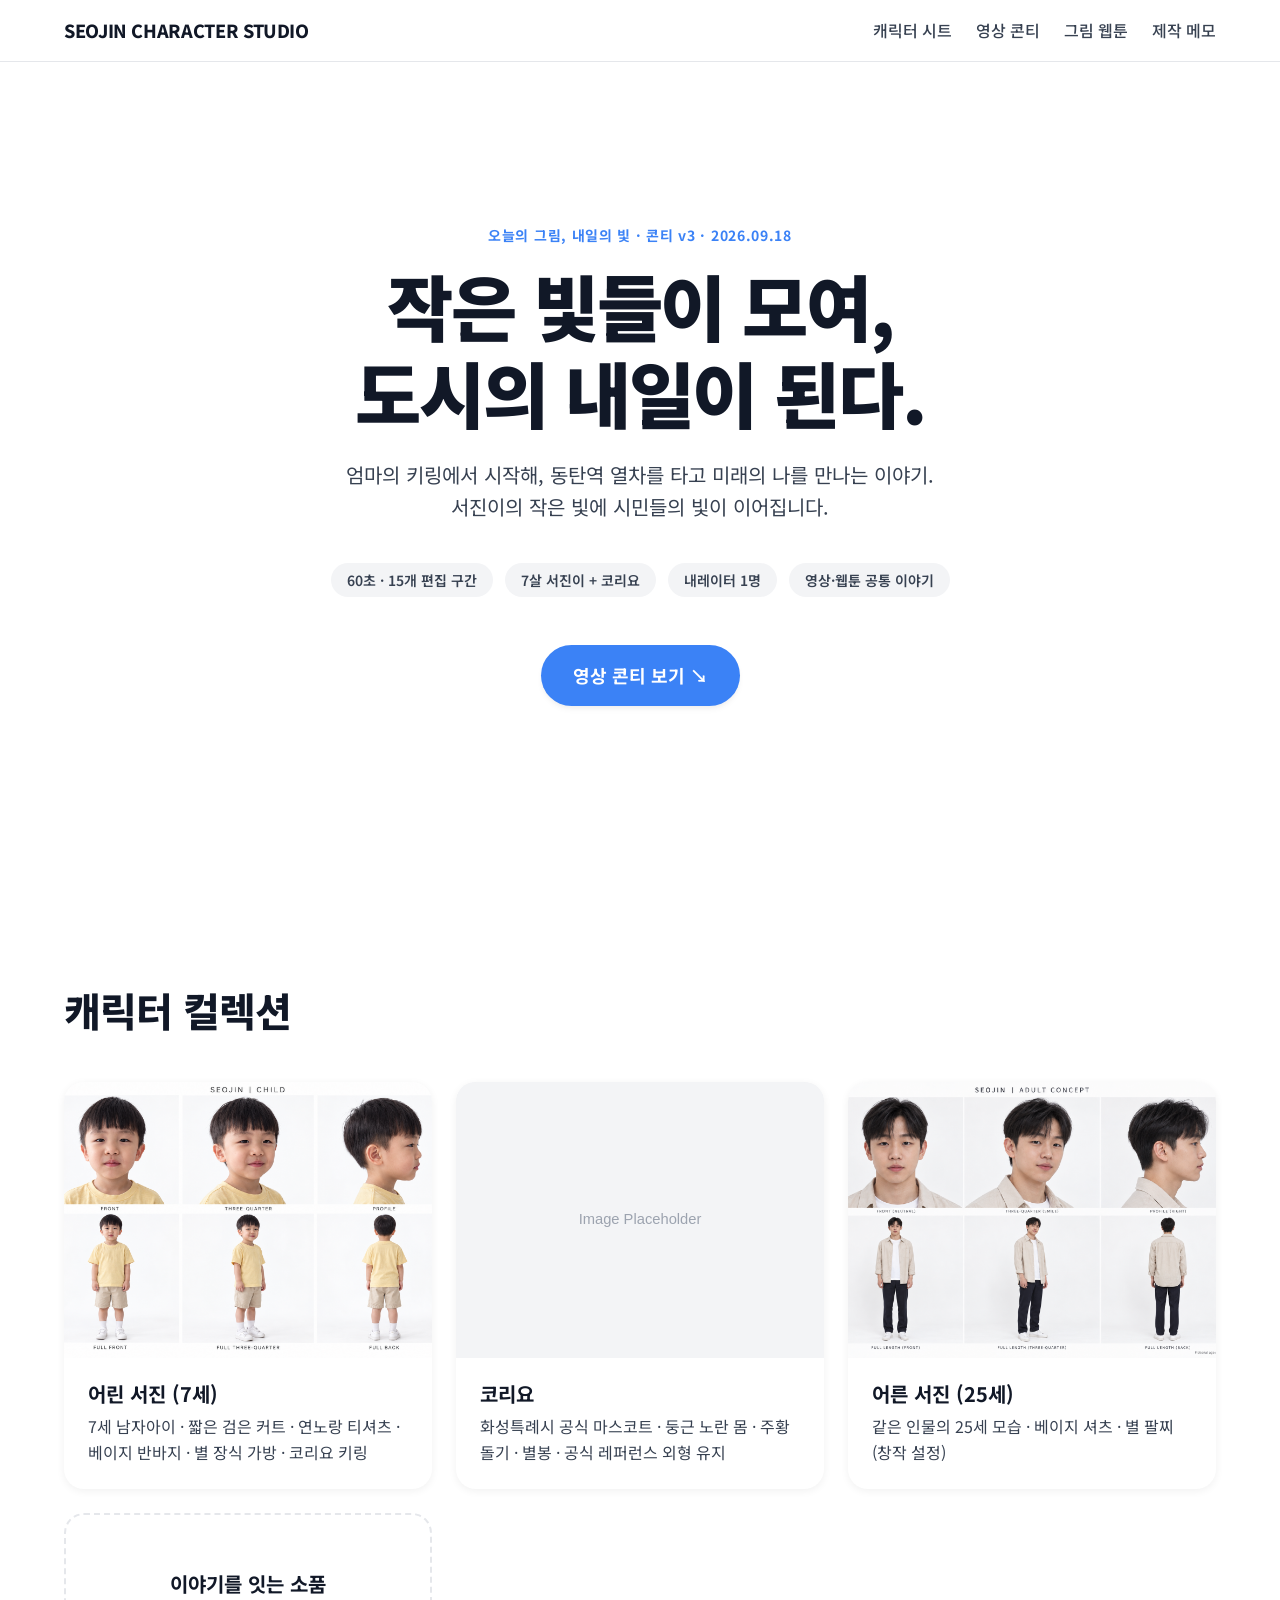
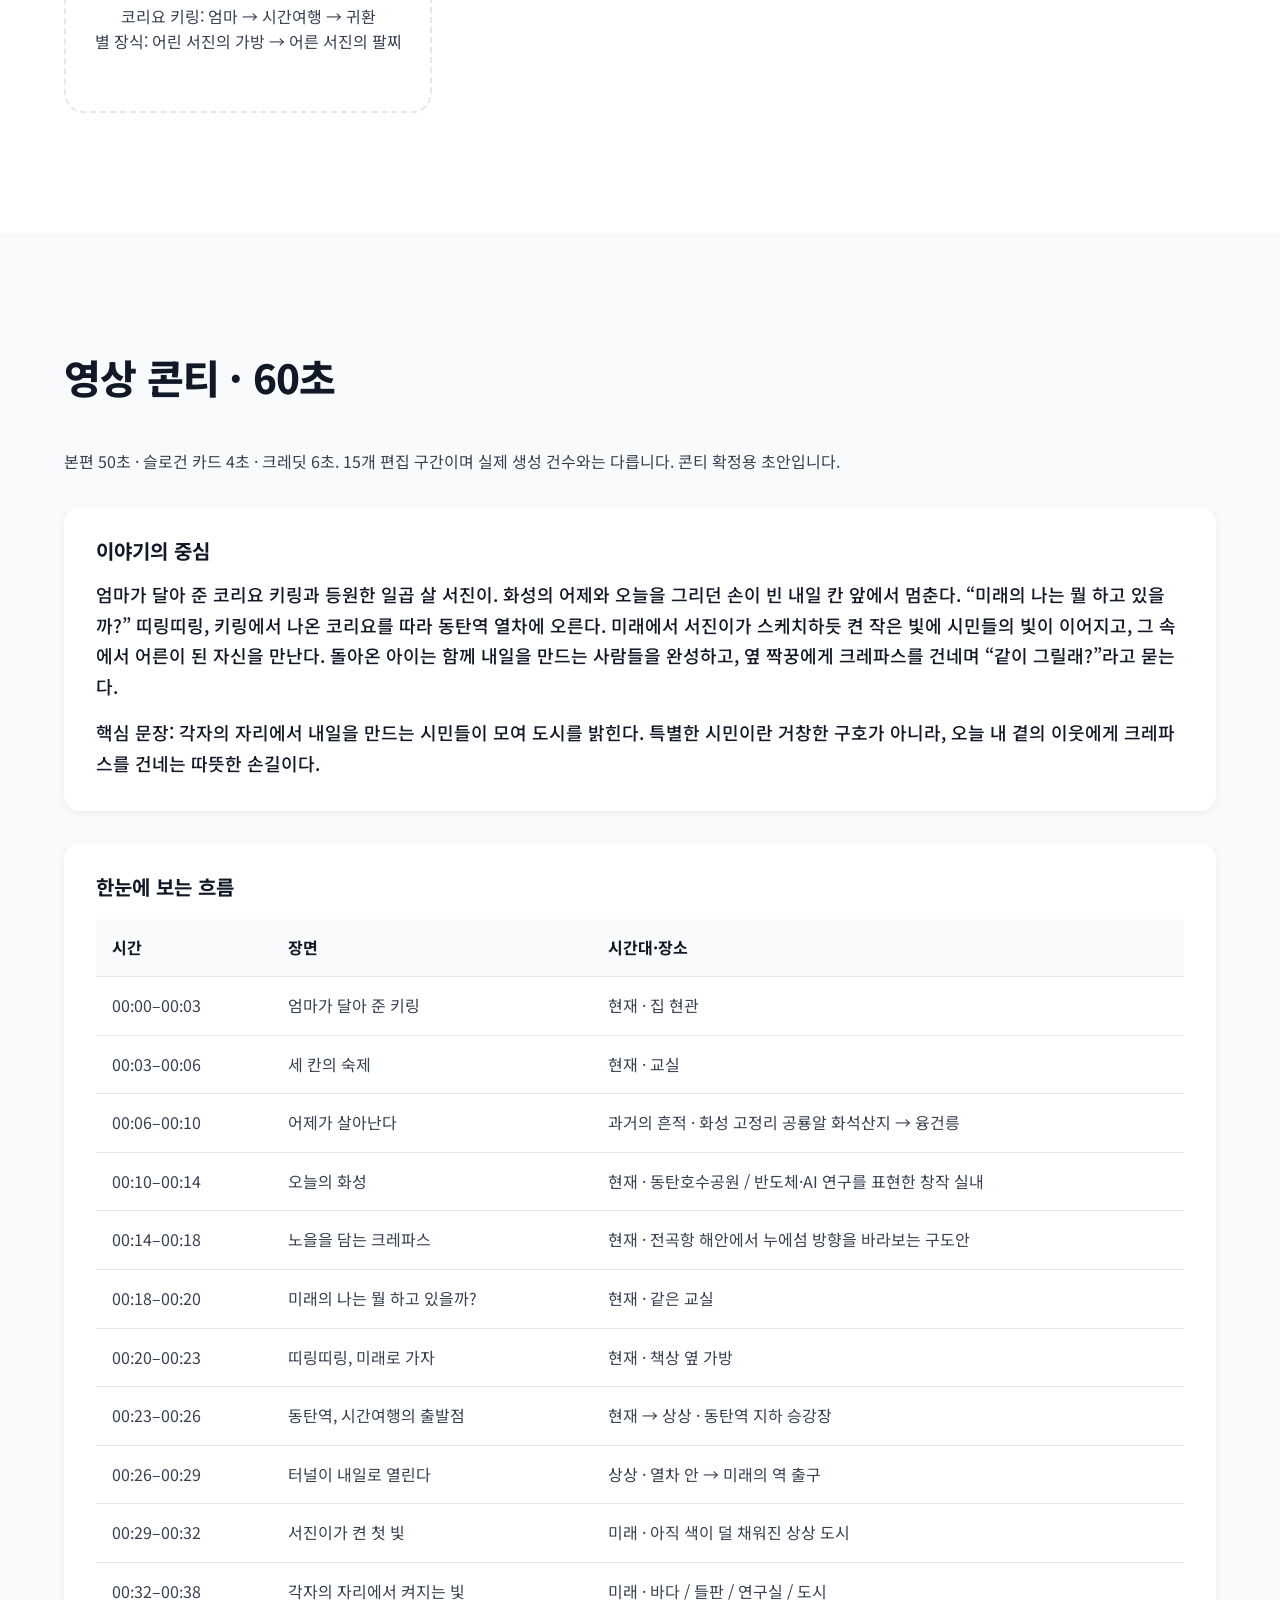
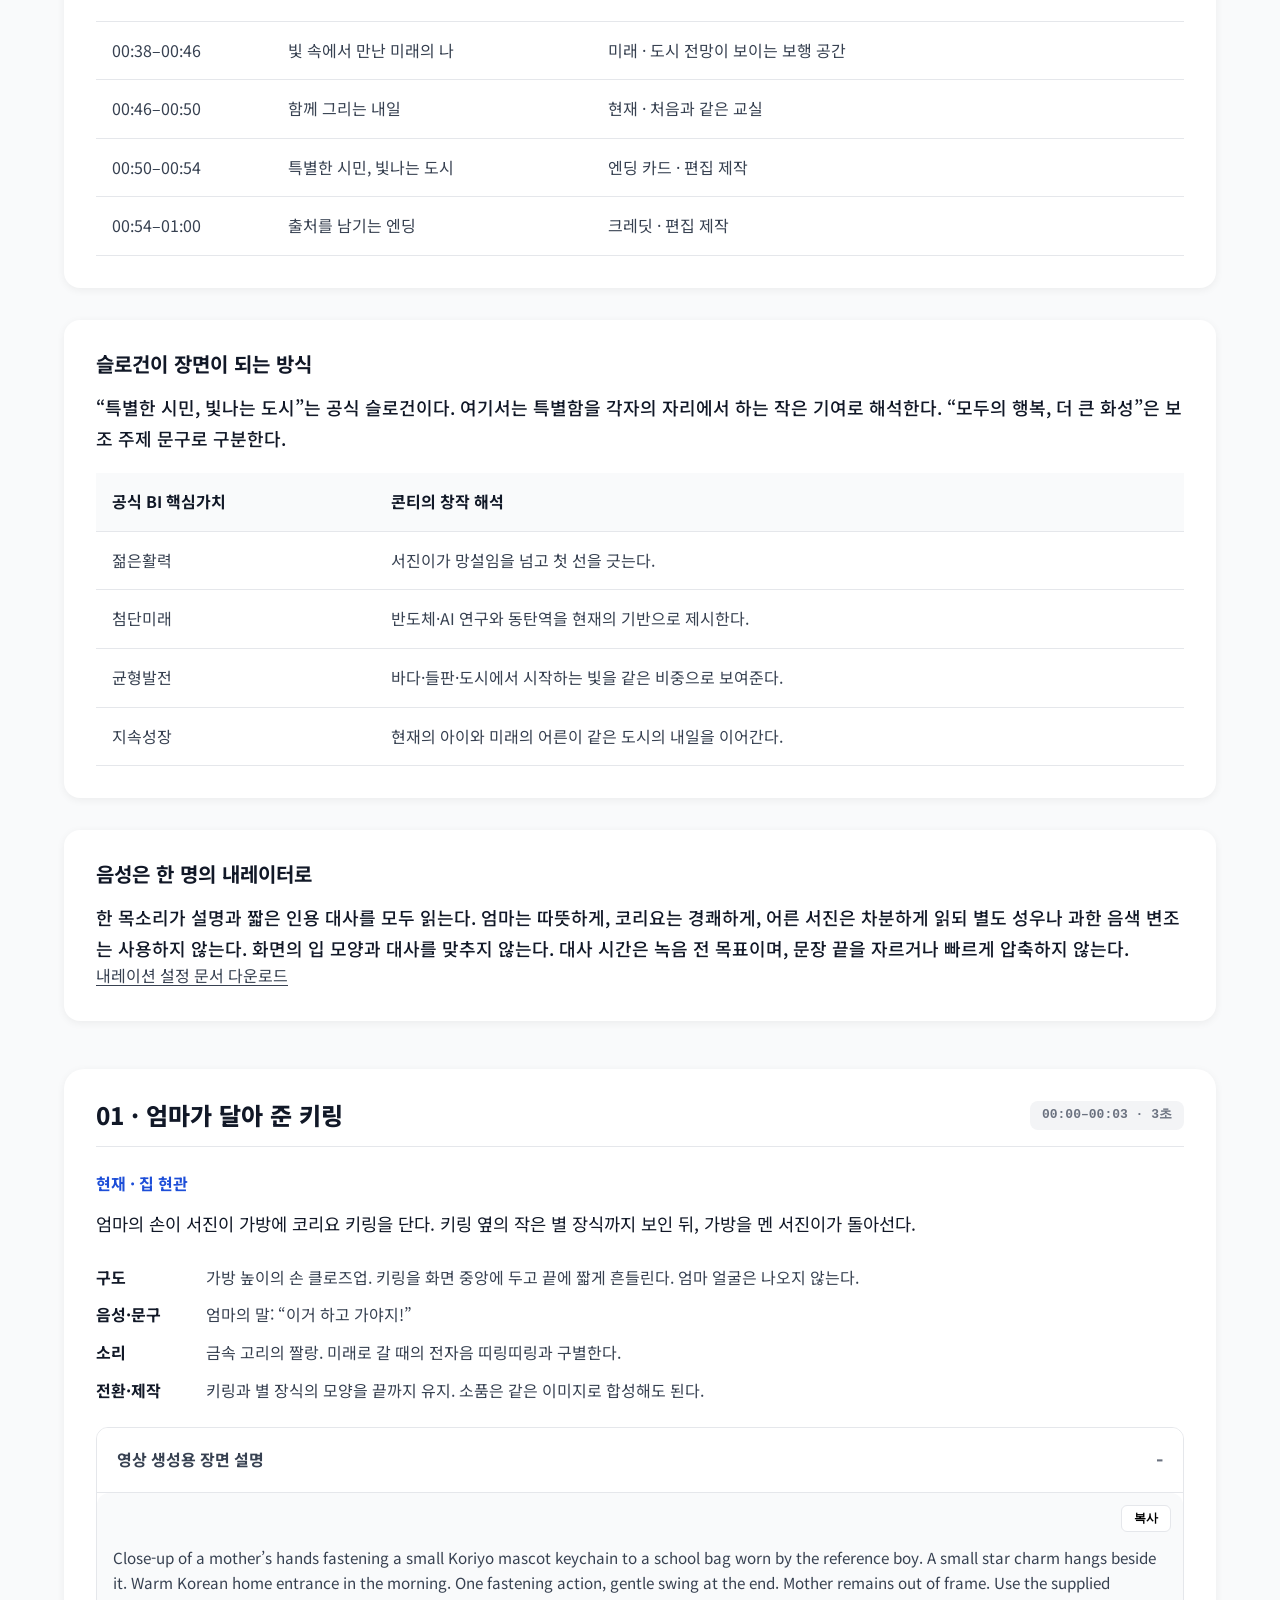
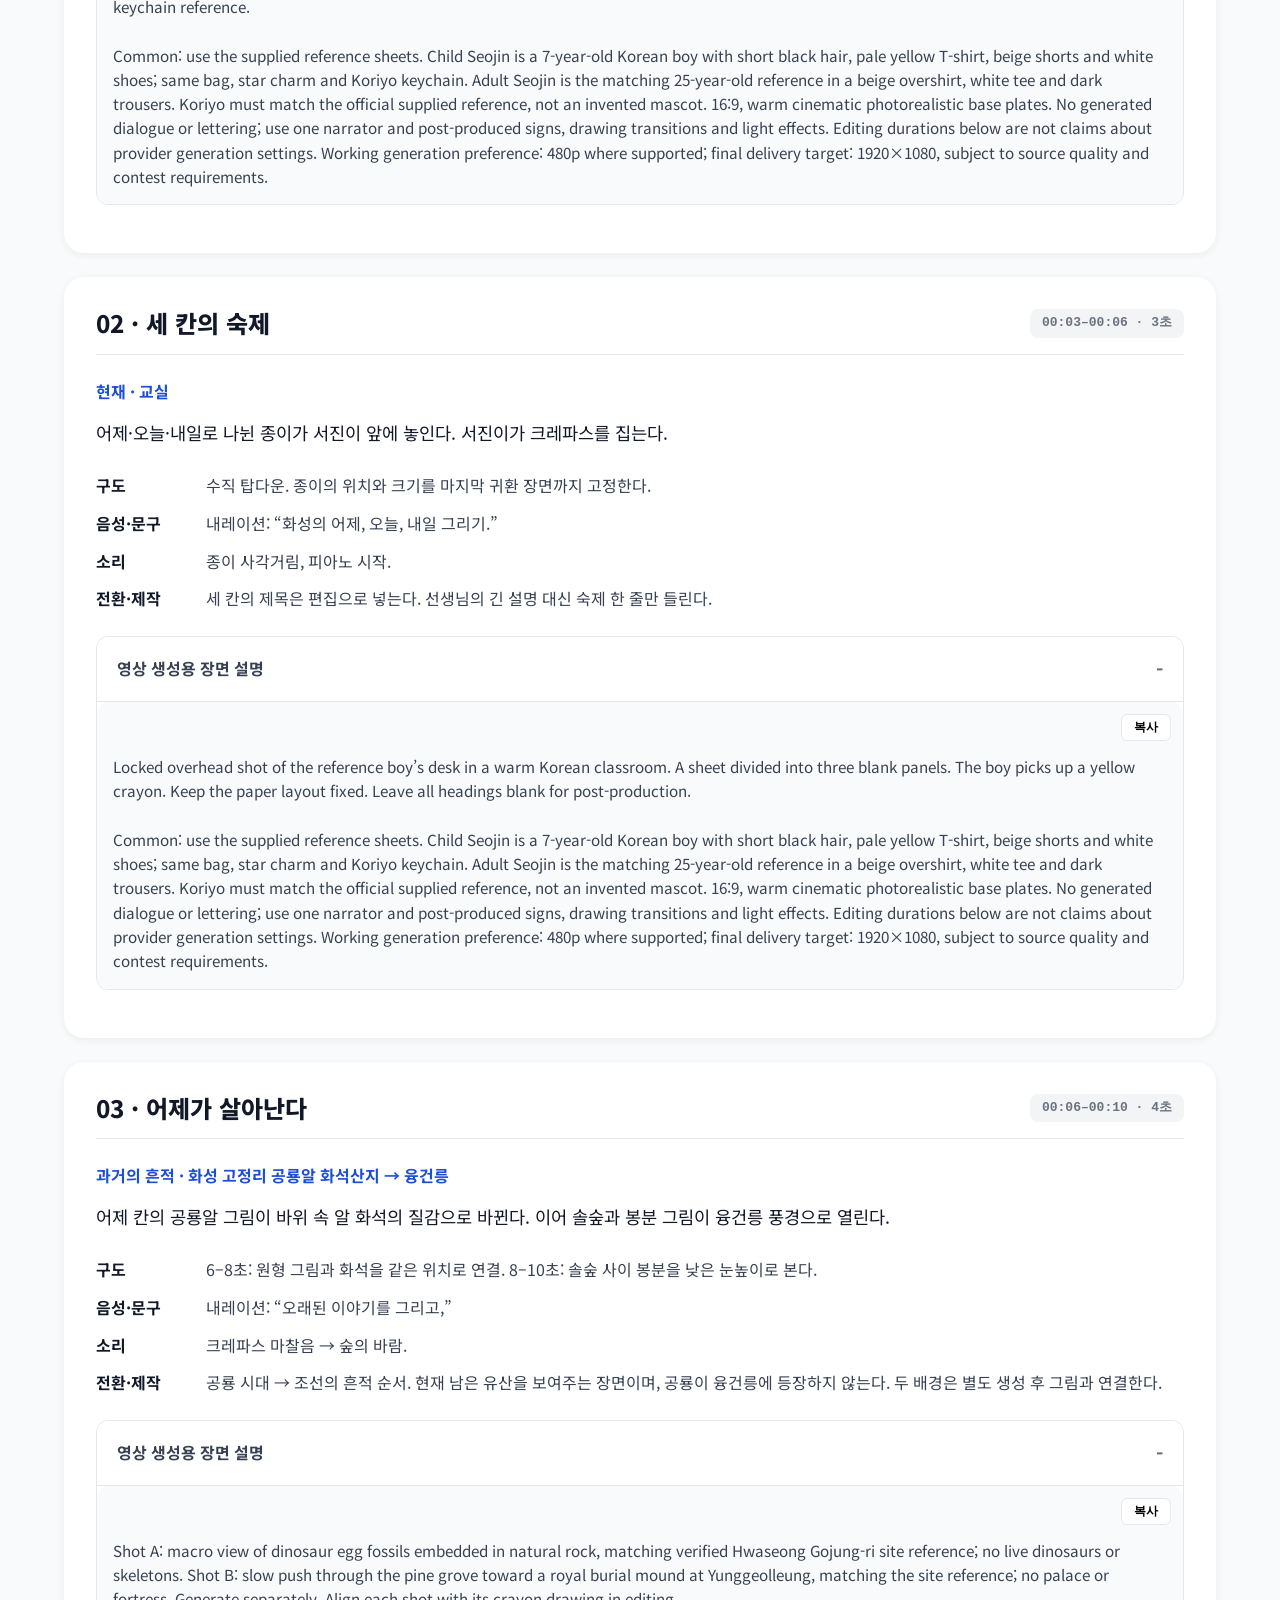
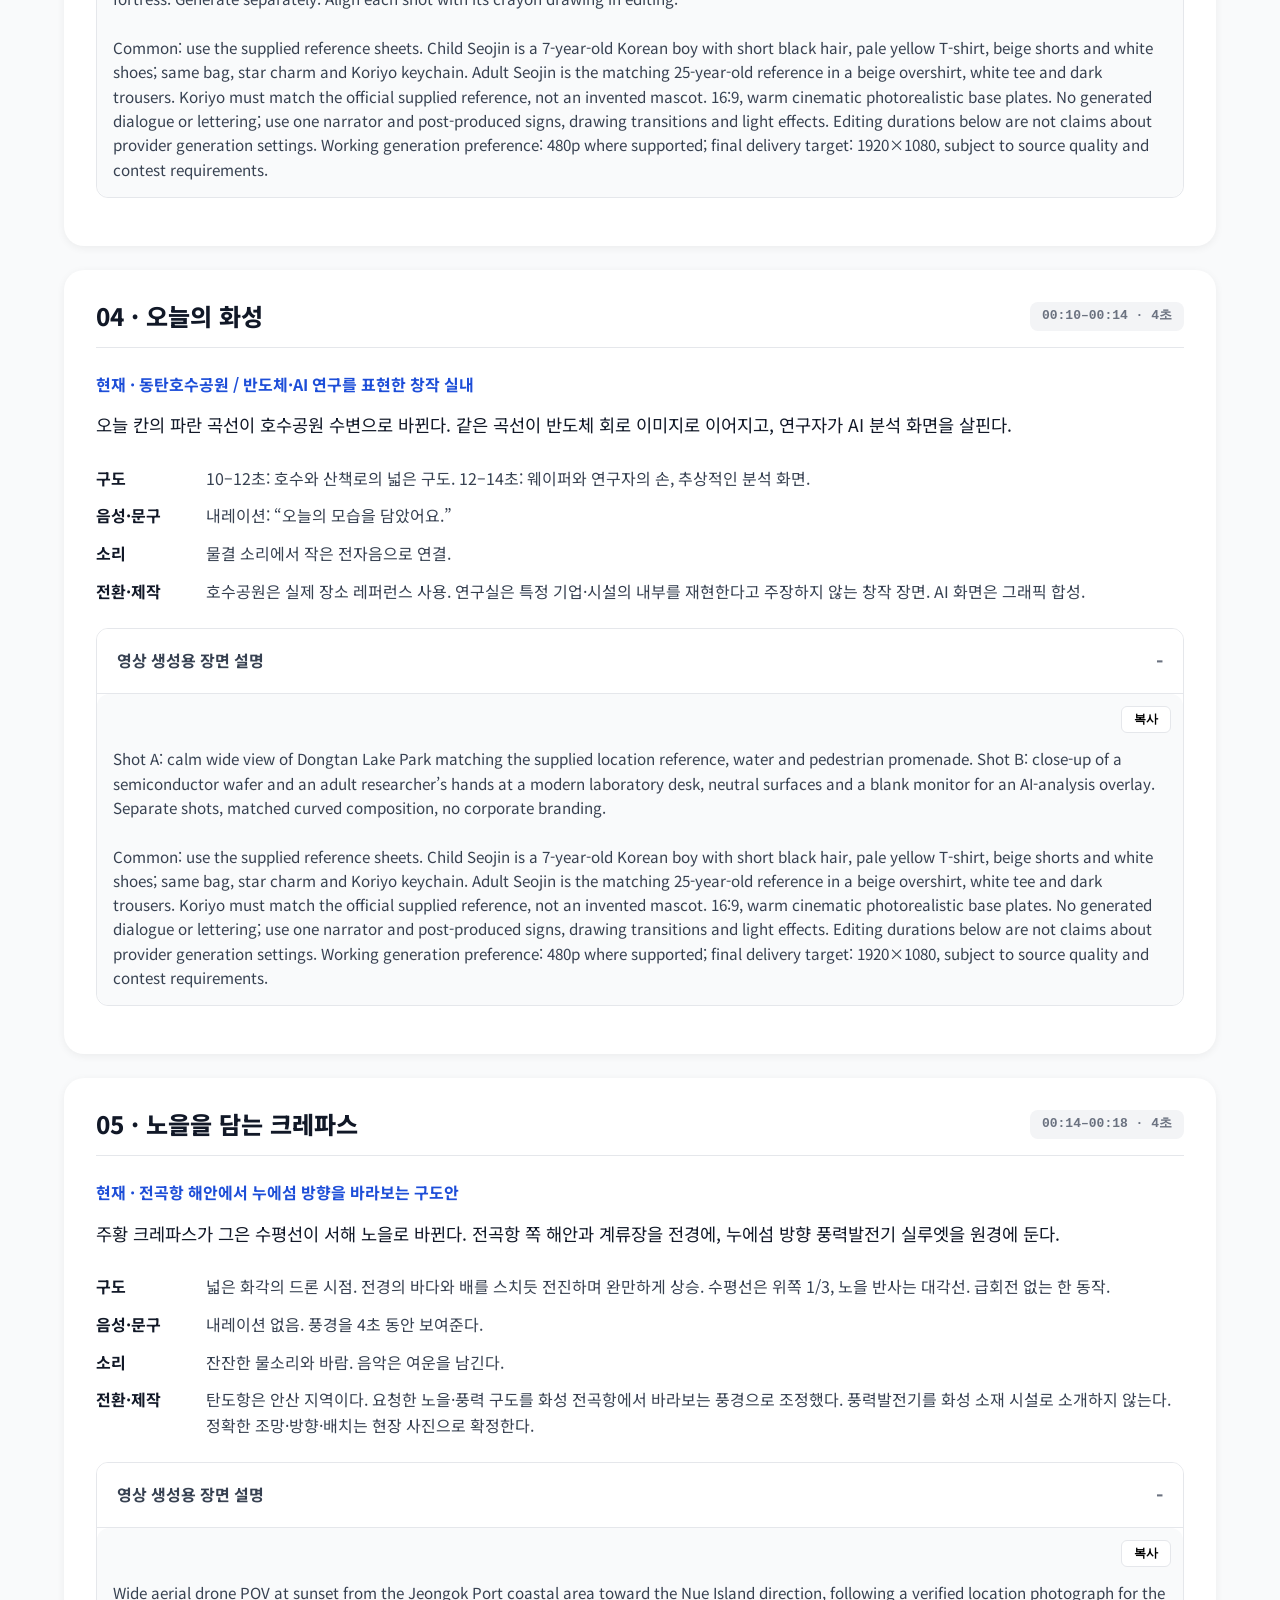
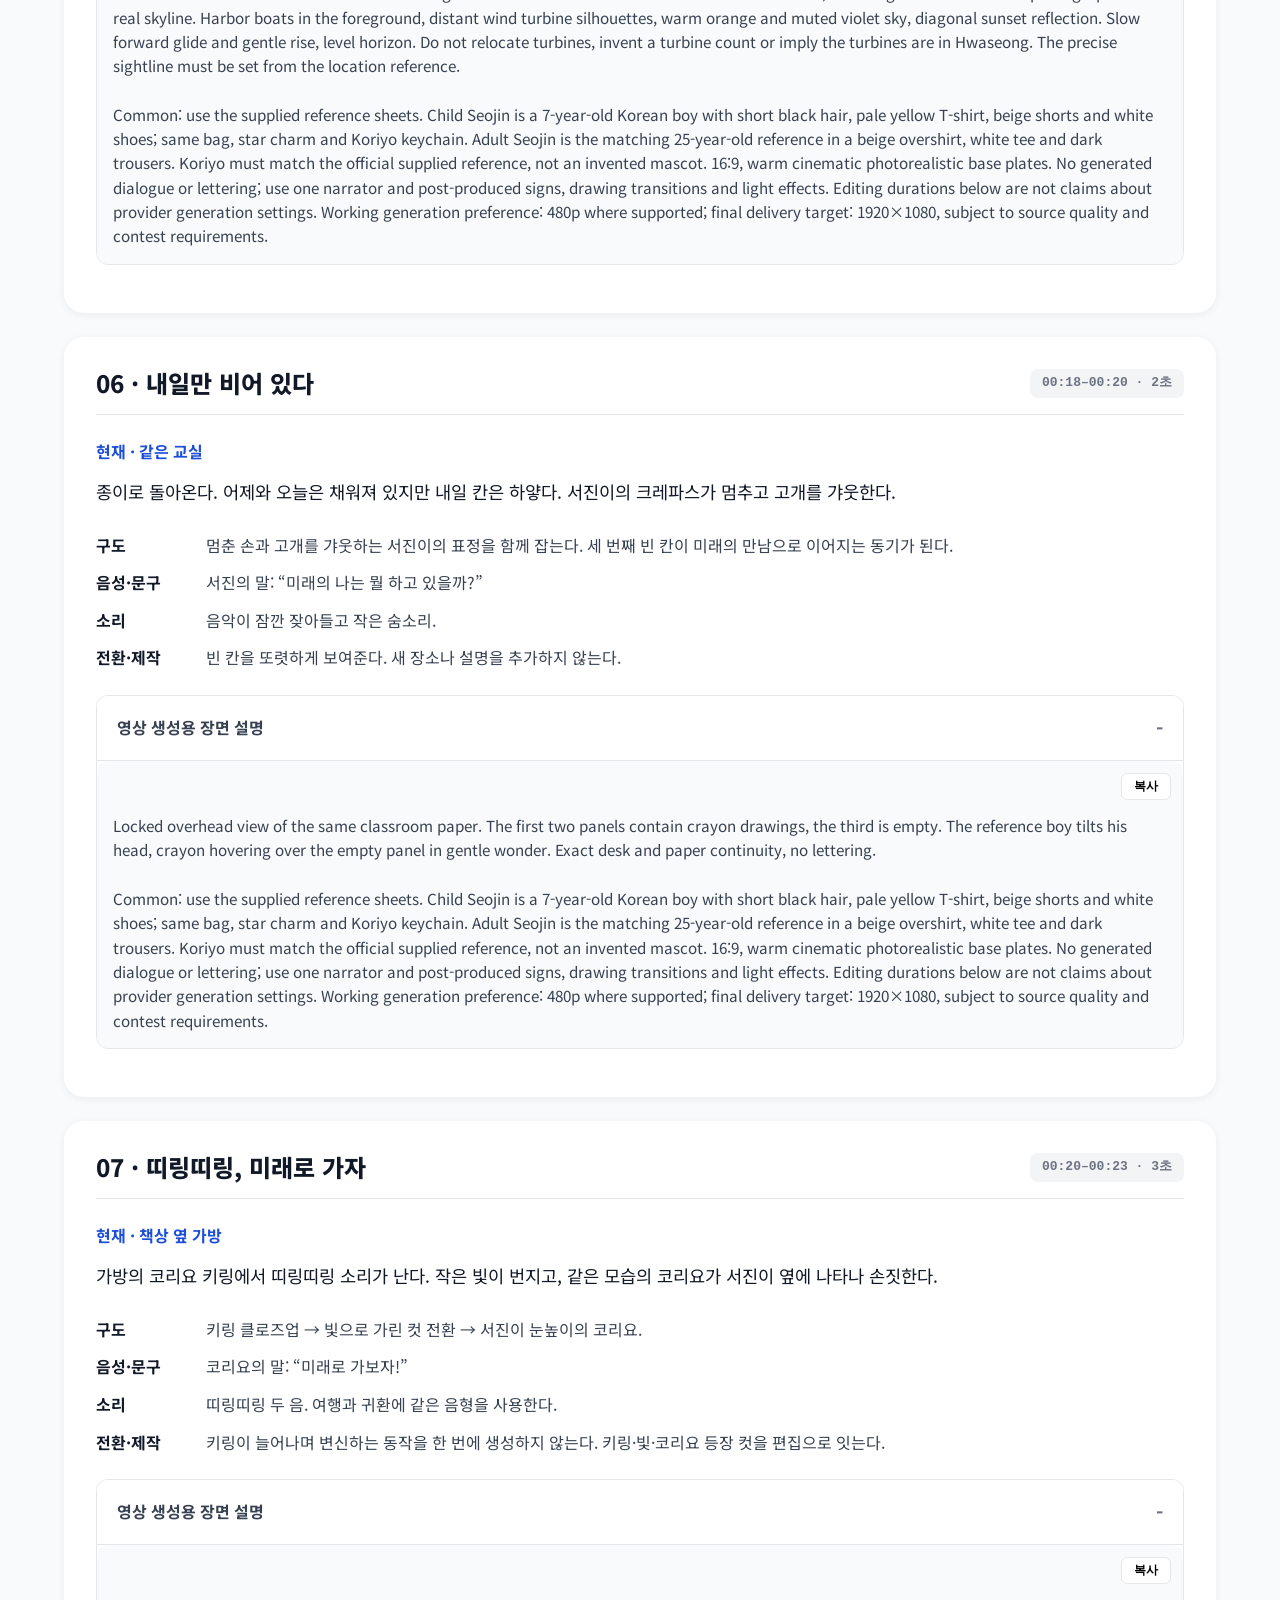
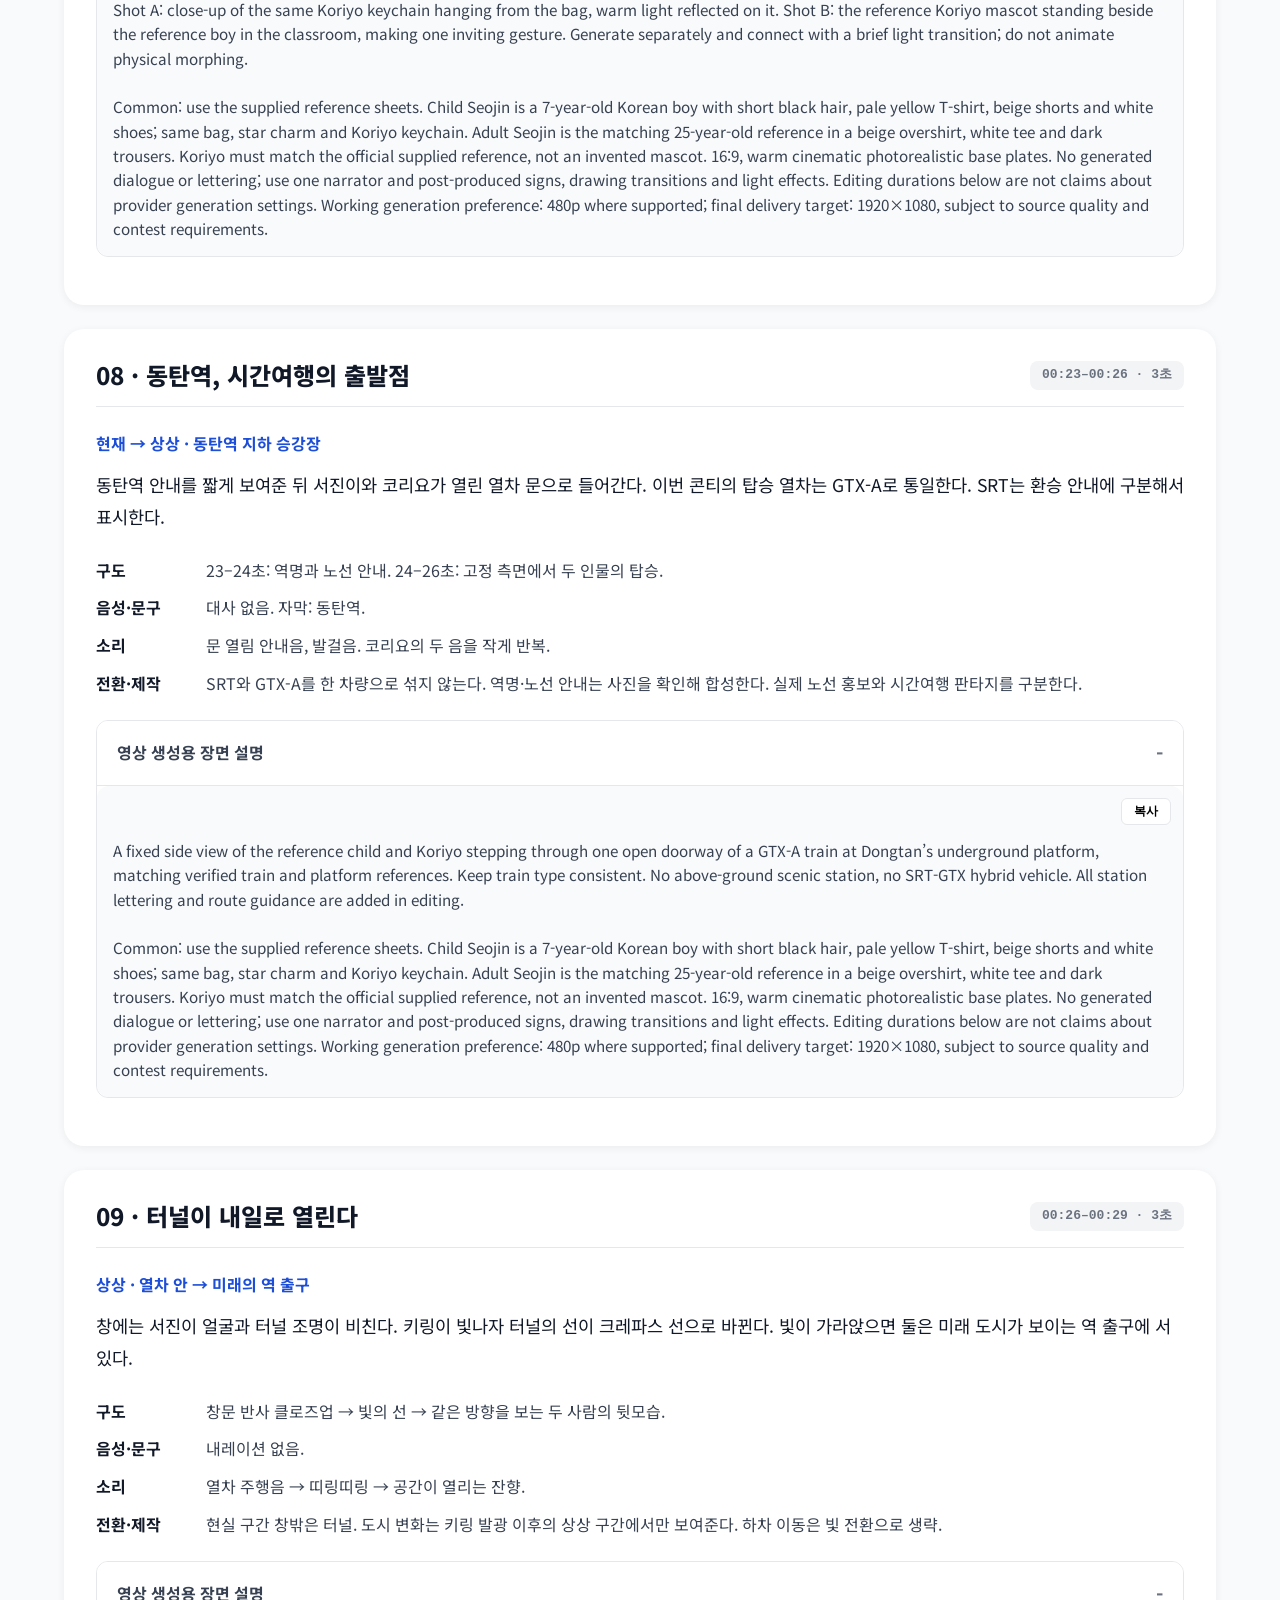
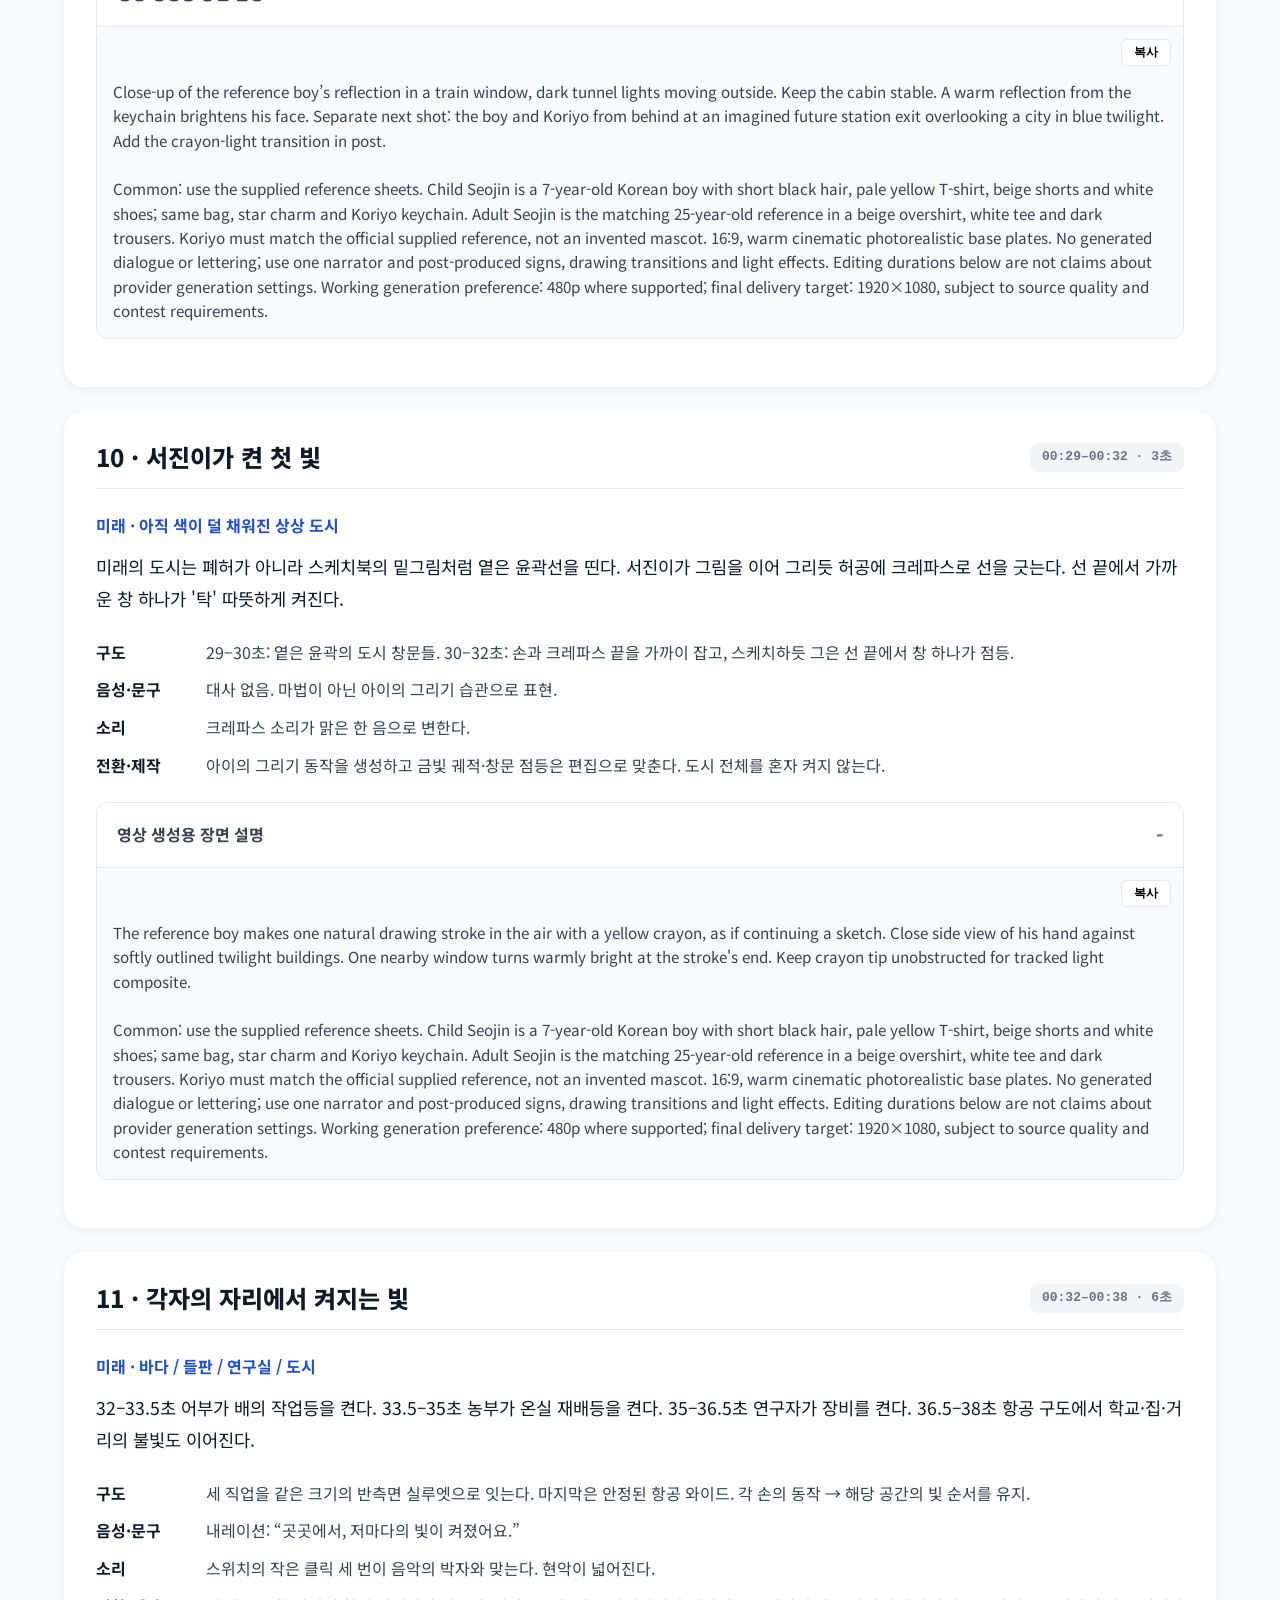
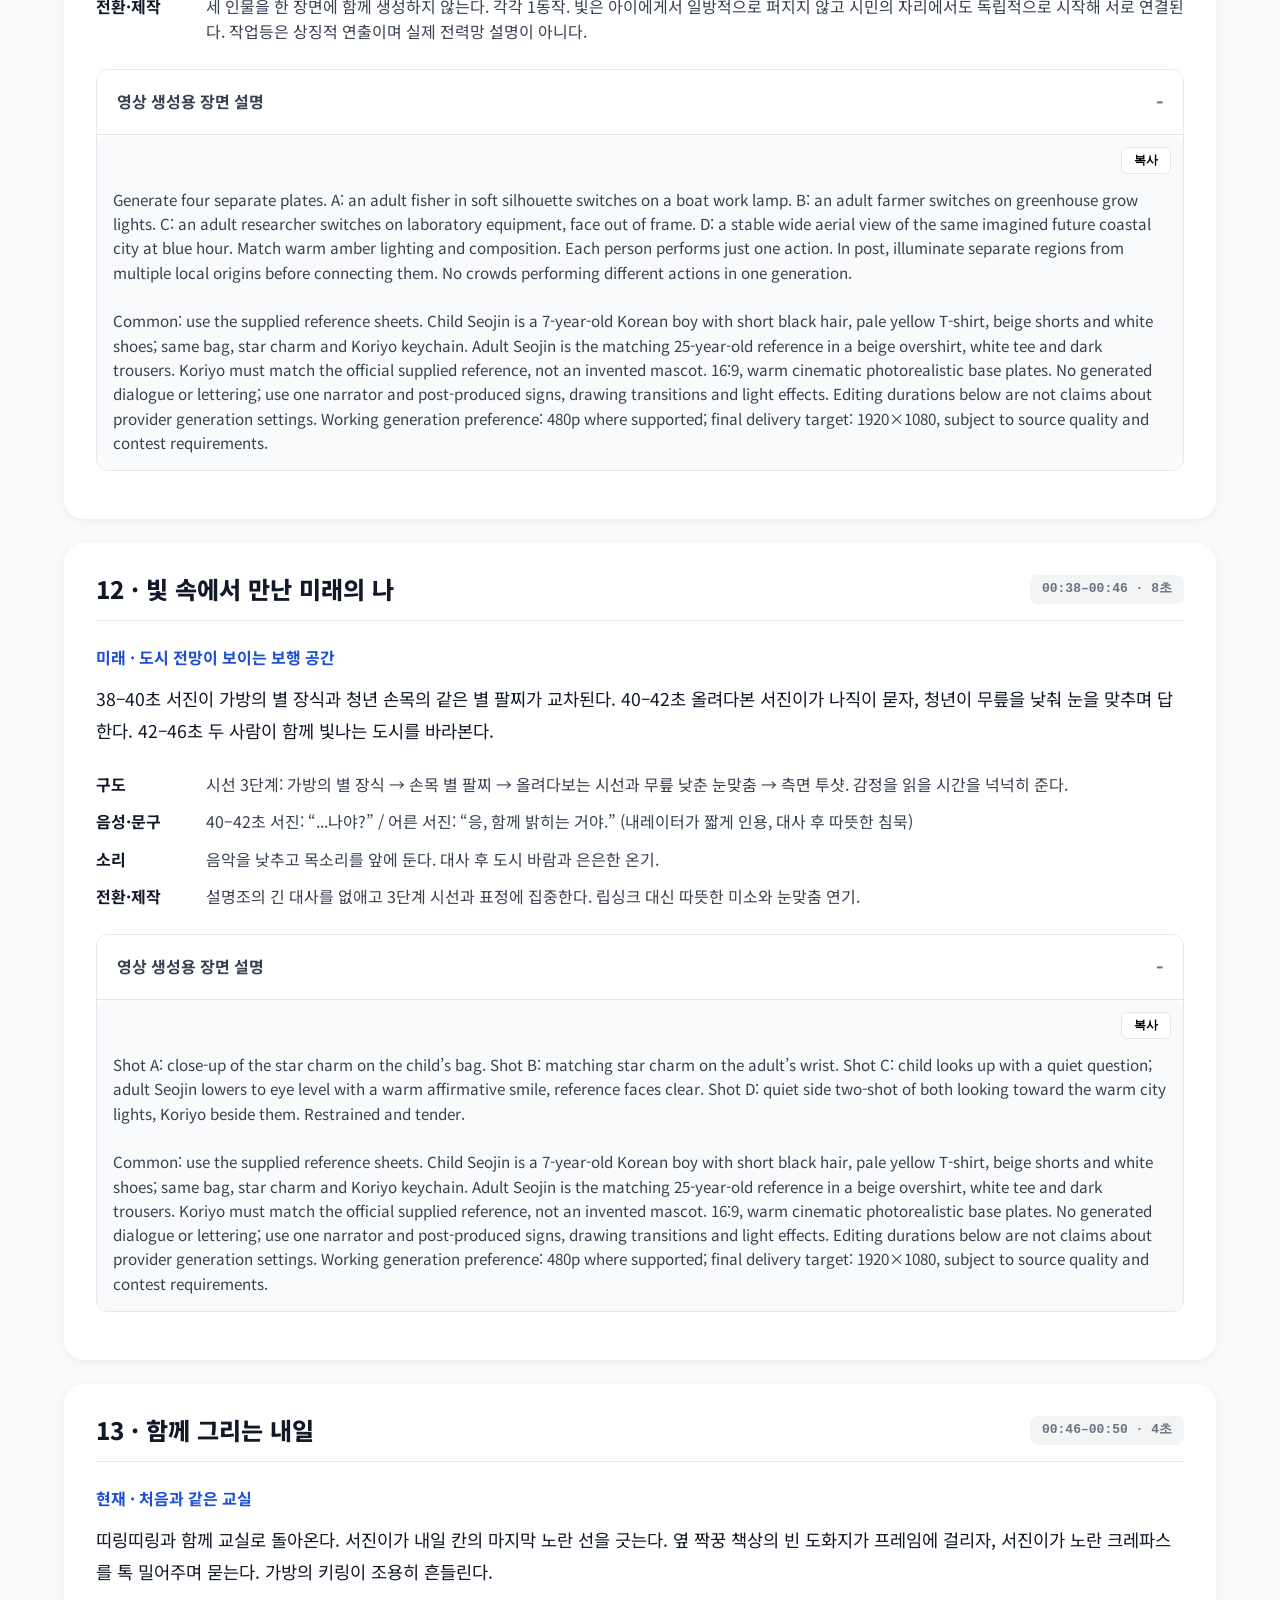
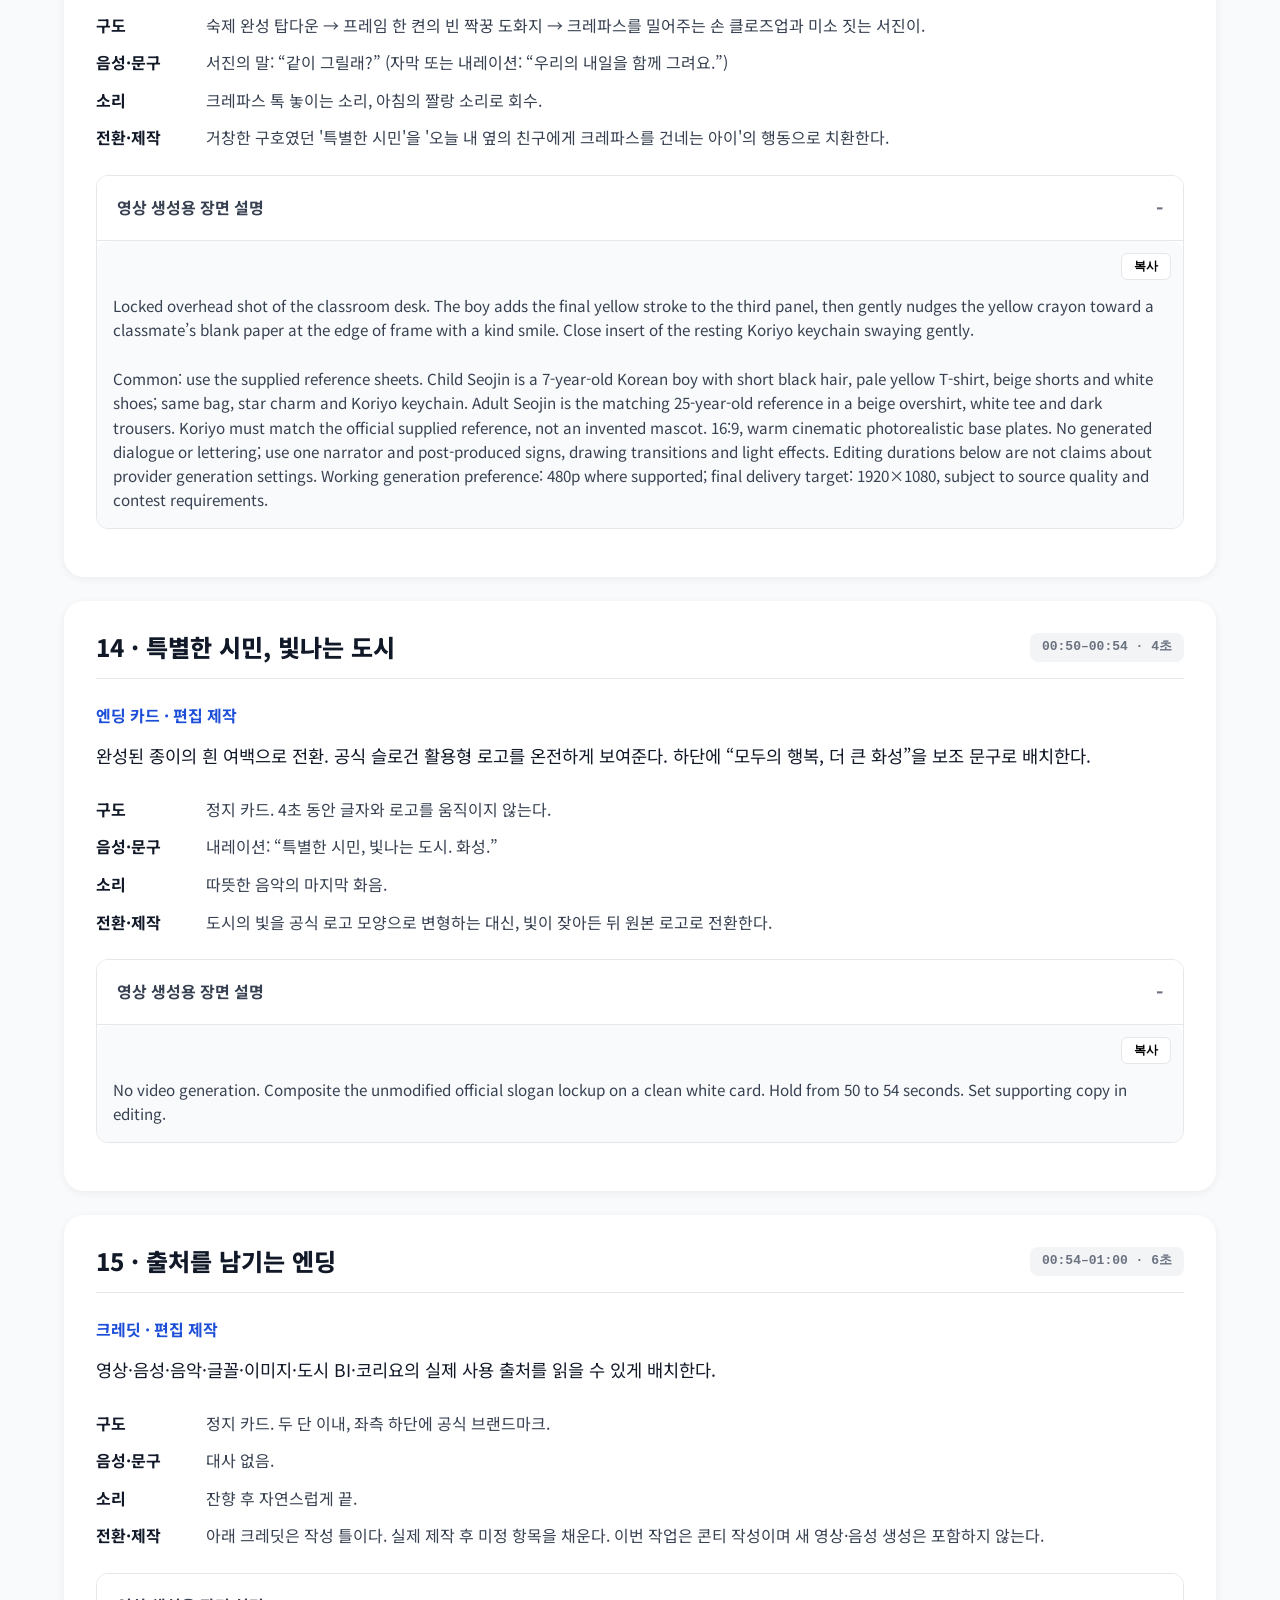
==== commit dcadd027: "Refine narrative arcs: future wonder, natural drawing action, tender encounter, and sharing crayon w" ====
--- a/index.html
+++ b/index.html
@@ -66,8 +66,8 @@
             </div>
         </section>
 
-<section id="conti" class="conti section-padding bg-gray"><div class="container"><h2 class="section-title">영상 콘티 · 60초</h2><p>본편 50초 · 슬로건 카드 4초 · 크레딧 6초. 15개 편집 구간이며 실제 생성 건수와는 다릅니다. 콘티 확정용 초안입니다.</p><div class="logline-card mt-8"><h3>이야기의 중심</h3><p>엄마가 달아 준 코리요 키링과 등원한 일곱 살 서진이. 화성의 어제와 오늘을 그리던 손이 빈 내일 칸 앞에서 멈춘다. 띠링띠링, 키링에서 나온 코리요를 따라 동탄역 열차에 오른다. 미래에서 서진이가 켠 작은 빛에 시민들의 빛이 이어지고, 그 속에서 어른이 된 자신을 만난다. 돌아온 아이는 함께 내일을 만드는 사람들을 그린다.</p><p>핵심 문장: 각자의 자리에서 내일을 만드는 시민들이 모여 도시를 밝힌다. 빛은 시민의 기여를 보여 주는 상상 장치다.</p></div>
-<div class="logline-card mt-8"><h3>한눈에 보는 흐름</h3><div class="table-scroll" tabindex="0" role="region" aria-label="시간 · 장면 · 관객이 이해할 것"><table><thead><tr><th scope="col">시간</th><th scope="col">장면</th><th scope="col">시간대·장소</th></tr></thead><tbody><tr><td>00:00–00:03</td><td>엄마가 달아 준 키링</td><td>현재 · 집 현관</td></tr><tr><td>00:03–00:06</td><td>세 칸의 숙제</td><td>현재 · 교실</td></tr><tr><td>00:06–00:10</td><td>어제가 살아난다</td><td>과거의 흔적 · 화성 고정리 공룡알 화석산지 → 융건릉</td></tr><tr><td>00:10–00:14</td><td>오늘의 화성</td><td>현재 · 동탄호수공원 / 반도체·AI 연구를 표현한 창작 실내</td></tr><tr><td>00:14–00:18</td><td>노을을 담는 크레파스</td><td>현재 · 전곡항 해안에서 누에섬 방향을 바라보는 구도안</td></tr><tr><td>00:18–00:20</td><td>내일만 비어 있다</td><td>현재 · 같은 교실</td></tr><tr><td>00:20–00:23</td><td>띠링띠링, 미래로 가자</td><td>현재 · 책상 옆 가방</td></tr><tr><td>00:23–00:26</td><td>동탄역, 시간여행의 출발점</td><td>현재 → 상상 · 동탄역 지하 승강장</td></tr><tr><td>00:26–00:29</td><td>터널이 내일로 열린다</td><td>상상 · 열차 안 → 미래의 역 출구</td></tr><tr><td>00:29–00:32</td><td>서진이가 켠 첫 빛</td><td>미래 · 아직 색이 덜 채워진 상상 도시</td></tr><tr><td>00:32–00:38</td><td>각자의 자리에서 켜지는 빛</td><td>미래 · 바다 / 들판 / 연구실 / 도시</td></tr><tr><td>00:38–00:46</td><td>빛 속에서 만난 미래의 나</td><td>미래 · 도시 전망이 보이는 보행 공간</td></tr><tr><td>00:46–00:50</td><td>내일 칸에 그린 사람들</td><td>현재 · 처음과 같은 교실</td></tr><tr><td>00:50–00:54</td><td>특별한 시민, 빛나는 도시</td><td>엔딩 카드 · 편집 제작</td></tr><tr><td>00:54–01:00</td><td>출처를 남기는 엔딩</td><td>크레딧 · 편집 제작</td></tr></tbody></table></div></div>
+<section id="conti" class="conti section-padding bg-gray"><div class="container"><h2 class="section-title">영상 콘티 · 60초</h2><p>본편 50초 · 슬로건 카드 4초 · 크레딧 6초. 15개 편집 구간이며 실제 생성 건수와는 다릅니다. 콘티 확정용 초안입니다.</p><div class="logline-card mt-8"><h3>이야기의 중심</h3><p>엄마가 달아 준 코리요 키링과 등원한 일곱 살 서진이. 화성의 어제와 오늘을 그리던 손이 빈 내일 칸 앞에서 멈춘다. “미래의 나는 뭘 하고 있을까?” 띠링띠링, 키링에서 나온 코리요를 따라 동탄역 열차에 오른다. 미래에서 서진이가 스케치하듯 켠 작은 빛에 시민들의 빛이 이어지고, 그 속에서 어른이 된 자신을 만난다. 돌아온 아이는 함께 내일을 만드는 사람들을 완성하고, 옆 짝꿍에게 크레파스를 건네며 “같이 그릴래?”라고 묻는다.</p><p>핵심 문장: 각자의 자리에서 내일을 만드는 시민들이 모여 도시를 밝힌다. 특별한 시민이란 거창한 구호가 아니라, 오늘 내 곁의 이웃에게 크레파스를 건네는 따뜻한 손길이다.</p></div>
+<div class="logline-card mt-8"><h3>한눈에 보는 흐름</h3><div class="table-scroll" tabindex="0" role="region" aria-label="시간 · 장면 · 관객이 이해할 것"><table><thead><tr><th scope="col">시간</th><th scope="col">장면</th><th scope="col">시간대·장소</th></tr></thead><tbody><tr><td>00:00–00:03</td><td>엄마가 달아 준 키링</td><td>현재 · 집 현관</td></tr><tr><td>00:03–00:06</td><td>세 칸의 숙제</td><td>현재 · 교실</td></tr><tr><td>00:06–00:10</td><td>어제가 살아난다</td><td>과거의 흔적 · 화성 고정리 공룡알 화석산지 → 융건릉</td></tr><tr><td>00:10–00:14</td><td>오늘의 화성</td><td>현재 · 동탄호수공원 / 반도체·AI 연구를 표현한 창작 실내</td></tr><tr><td>00:14–00:18</td><td>노을을 담는 크레파스</td><td>현재 · 전곡항 해안에서 누에섬 방향을 바라보는 구도안</td></tr><tr><td>00:18–00:20</td><td>미래의 나는 뭘 하고 있을까?</td><td>현재 · 같은 교실</td></tr><tr><td>00:20–00:23</td><td>띠링띠링, 미래로 가자</td><td>현재 · 책상 옆 가방</td></tr><tr><td>00:23–00:26</td><td>동탄역, 시간여행의 출발점</td><td>현재 → 상상 · 동탄역 지하 승강장</td></tr><tr><td>00:26–00:29</td><td>터널이 내일로 열린다</td><td>상상 · 열차 안 → 미래의 역 출구</td></tr><tr><td>00:29–00:32</td><td>서진이가 켠 첫 빛</td><td>미래 · 아직 색이 덜 채워진 상상 도시</td></tr><tr><td>00:32–00:38</td><td>각자의 자리에서 켜지는 빛</td><td>미래 · 바다 / 들판 / 연구실 / 도시</td></tr><tr><td>00:38–00:46</td><td>빛 속에서 만난 미래의 나</td><td>미래 · 도시 전망이 보이는 보행 공간</td></tr><tr><td>00:46–00:50</td><td>함께 그리는 내일</td><td>현재 · 처음과 같은 교실</td></tr><tr><td>00:50–00:54</td><td>특별한 시민, 빛나는 도시</td><td>엔딩 카드 · 편집 제작</td></tr><tr><td>00:54–01:00</td><td>출처를 남기는 엔딩</td><td>크레딧 · 편집 제작</td></tr></tbody></table></div></div>
 <div class="logline-card mt-8"><h3>슬로건이 장면이 되는 방식</h3><p>“특별한 시민, 빛나는 도시”는 공식 슬로건이다. 여기서는 특별함을 각자의 자리에서 하는 작은 기여로 해석한다. “모두의 행복, 더 큰 화성”은 보조 주제 문구로 구분한다.</p><div class="table-scroll" tabindex="0" role="region" aria-label="공식 BI 핵심가치 · 콘티의 창작 해석"><table><thead><tr><th scope="col">공식 BI 핵심가치</th><th scope="col">콘티의 창작 해석</th></tr></thead><tbody><tr><td>젊은활력</td><td>서진이가 망설임을 넘고 첫 선을 긋는다.</td></tr><tr><td>첨단미래</td><td>반도체·AI 연구와 동탄역을 현재의 기반으로 제시한다.</td></tr><tr><td>균형발전</td><td>바다·들판·도시에서 시작하는 빛을 같은 비중으로 보여준다.</td></tr><tr><td>지속성장</td><td>현재의 아이와 미래의 어른이 같은 도시의 내일을 이어간다.</td></tr></tbody></table></div></div>
 <div class="logline-card mt-8" id="voices"><h3>음성은 한 명의 내레이터로</h3><p>한 목소리가 설명과 짧은 인용 대사를 모두 읽는다. 엄마는 따뜻하게, 코리요는 경쾌하게, 어른 서진은 차분하게 읽되 별도 성우나 과한 음색 변조는 사용하지 않는다. 화면의 입 모양과 대사를 맞추지 않는다. 대사 시간은 녹음 전 목표이며, 문장 끝을 자르거나 빠르게 압축하지 않는다.</p><a href="VOICE_PRESETS_SEOJIN.json" download>내레이션 설정 문서 다운로드</a></div>
 <div class="scenes mt-12"><article class="card scene-card" id="scene-01" data-start="0" data-end="3"><div class="scene-header"><h3>01 · 엄마가 달아 준 키링</h3><span class="timecode">00:00–00:03 · 3초</span></div><p class="scene-place">현재 · 집 현관</p><p class="scene-action">엄마의 손이 서진이 가방에 코리요 키링을 단다. 키링 옆의 작은 별 장식까지 보인 뒤, 가방을 멘 서진이가 돌아선다.</p><dl class="scene-notes"><dt>구도</dt><dd>가방 높이의 손 클로즈업. 키링을 화면 중앙에 두고 끝에 짧게 흔들린다. 엄마 얼굴은 나오지 않는다.</dd><dt>음성·문구</dt><dd>엄마의 말: “이거 하고 가야지!”</dd><dt>소리</dt><dd>금속 고리의 짤랑. 미래로 갈 때의 전자음 띠링띠링과 구별한다.</dd><dt>전환·제작</dt><dd>키링과 별 장식의 모양을 끝까지 유지. 소품은 같은 이미지로 합성해도 된다.</dd></dl><details open><summary>영상 생성용 장면 설명</summary><div class="code-block"><button type="button" class="copy-btn">복사</button><pre>Close-up of a mother’s hands fastening a small Koriyo mascot keychain to a school bag worn by the reference boy. A small star charm hangs beside it. Warm Korean home entrance in the morning. One fastening action, gentle swing at the end. Mother remains out of frame. Use the supplied keychain reference.
@@ -85,7 +85,7 @@
 <article class="card scene-card" id="scene-05" data-start="14" data-end="18"><div class="scene-header"><h3>05 · 노을을 담는 크레파스</h3><span class="timecode">00:14–00:18 · 4초</span></div><p class="scene-place">현재 · 전곡항 해안에서 누에섬 방향을 바라보는 구도안</p><p class="scene-action">주황 크레파스가 그은 수평선이 서해 노을로 바뀐다. 전곡항 쪽 해안과 계류장을 전경에, 누에섬 방향 풍력발전기 실루엣을 원경에 둔다.</p><dl class="scene-notes"><dt>구도</dt><dd>넓은 화각의 드론 시점. 전경의 바다와 배를 스치듯 전진하며 완만하게 상승. 수평선은 위쪽 1/3, 노을 반사는 대각선. 급회전 없는 한 동작.</dd><dt>음성·문구</dt><dd>내레이션 없음. 풍경을 4초 동안 보여준다.</dd><dt>소리</dt><dd>잔잔한 물소리와 바람. 음악은 여운을 남긴다.</dd><dt>전환·제작</dt><dd>탄도항은 안산 지역이다. 요청한 노을·풍력 구도를 화성 전곡항에서 바라보는 풍경으로 조정했다. 풍력발전기를 화성 소재 시설로 소개하지 않는다. 정확한 조망·방향·배치는 현장 사진으로 확정한다.</dd></dl><details open><summary>영상 생성용 장면 설명</summary><div class="code-block"><button type="button" class="copy-btn">복사</button><pre>Wide aerial drone POV at sunset from the Jeongok Port coastal area toward the Nue Island direction, following a verified location photograph for the real skyline. Harbor boats in the foreground, distant wind turbine silhouettes, warm orange and muted violet sky, diagonal sunset reflection. Slow forward glide and gentle rise, level horizon. Do not relocate turbines, invent a turbine count or imply the turbines are in Hwaseong. The precise sightline must be set from the location reference.
 
 Common: use the supplied reference sheets. Child Seojin is a 7-year-old Korean boy with short black hair, pale yellow T-shirt, beige shorts and white shoes; same bag, star charm and Koriyo keychain. Adult Seojin is the matching 25-year-old reference in a beige overshirt, white tee and dark trousers. Koriyo must match the official supplied reference, not an invented mascot. 16:9, warm cinematic photorealistic base plates. No generated dialogue or lettering; use one narrator and post-produced signs, drawing transitions and light effects. Editing durations below are not claims about provider generation settings. Working generation preference: 480p where supported; final delivery target: 1920×1080, subject to source quality and contest requirements.</pre></div></details></article>
-<article class="card scene-card" id="scene-06" data-start="18" data-end="20"><div class="scene-header"><h3>06 · 내일만 비어 있다</h3><span class="timecode">00:18–00:20 · 2초</span></div><p class="scene-place">현재 · 같은 교실</p><p class="scene-action">종이로 돌아온다. 어제와 오늘은 채워져 있지만 내일 칸은 하얗다. 서진이의 크레파스가 멈춘다.</p><dl class="scene-notes"><dt>구도</dt><dd>빈 세 번째 칸과 멈춘 손을 한 화면에 잡는다.</dd><dt>음성·문구</dt><dd>서진의 말: “내일은…?”</dd><dt>소리</dt><dd>음악이 잠깐 잦아들고 작은 숨소리.</dd><dt>전환·제작</dt><dd>빈 칸을 또렷하게 보여준다. 새 장소나 설명을 추가하지 않는다.</dd></dl><details open><summary>영상 생성용 장면 설명</summary><div class="code-block"><button type="button" class="copy-btn">복사</button><pre>Locked overhead view of the same classroom paper. The first two panels contain crayon drawings, the third is empty. The reference boy’s crayon hovers over the empty panel, then pauses. Exact desk and paper continuity, no lettering.
+<article class="card scene-card" id="scene-06" data-start="18" data-end="20"><div class="scene-header"><h3>06 · 내일만 비어 있다</h3><span class="timecode">00:18–00:20 · 2초</span></div><p class="scene-place">현재 · 같은 교실</p><p class="scene-action">종이로 돌아온다. 어제와 오늘은 채워져 있지만 내일 칸은 하얗다. 서진이의 크레파스가 멈추고 고개를 갸웃한다.</p><dl class="scene-notes"><dt>구도</dt><dd>멈춘 손과 고개를 갸웃하는 서진이의 표정을 함께 잡는다. 세 번째 빈 칸이 미래의 만남으로 이어지는 동기가 된다.</dd><dt>음성·문구</dt><dd>서진의 말: “미래의 나는 뭘 하고 있을까?”</dd><dt>소리</dt><dd>음악이 잠깐 잦아들고 작은 숨소리.</dd><dt>전환·제작</dt><dd>빈 칸을 또렷하게 보여준다. 새 장소나 설명을 추가하지 않는다.</dd></dl><details open><summary>영상 생성용 장면 설명</summary><div class="code-block"><button type="button" class="copy-btn">복사</button><pre>Locked overhead view of the same classroom paper. The first two panels contain crayon drawings, the third is empty. The reference boy tilts his head, crayon hovering over the empty panel in gentle wonder. Exact desk and paper continuity, no lettering.
 
 Common: use the supplied reference sheets. Child Seojin is a 7-year-old Korean boy with short black hair, pale yellow T-shirt, beige shorts and white shoes; same bag, star charm and Koriyo keychain. Adult Seojin is the matching 25-year-old reference in a beige overshirt, white tee and dark trousers. Koriyo must match the official supplied reference, not an invented mascot. 16:9, warm cinematic photorealistic base plates. No generated dialogue or lettering; use one narrator and post-produced signs, drawing transitions and light effects. Editing durations below are not claims about provider generation settings. Working generation preference: 480p where supported; final delivery target: 1920×1080, subject to source quality and contest requirements.</pre></div></details></article>
 <article class="card scene-card" id="scene-07" data-start="20" data-end="23"><div class="scene-header"><h3>07 · 띠링띠링, 미래로 가자</h3><span class="timecode">00:20–00:23 · 3초</span></div><p class="scene-place">현재 · 책상 옆 가방</p><p class="scene-action">가방의 코리요 키링에서 띠링띠링 소리가 난다. 작은 빛이 번지고, 같은 모습의 코리요가 서진이 옆에 나타나 손짓한다.</p><dl class="scene-notes"><dt>구도</dt><dd>키링 클로즈업 → 빛으로 가린 컷 전환 → 서진이 눈높이의 코리요.</dd><dt>음성·문구</dt><dd>코리요의 말: “미래로 가보자!”</dd><dt>소리</dt><dd>띠링띠링 두 음. 여행과 귀환에 같은 음형을 사용한다.</dd><dt>전환·제작</dt><dd>키링이 늘어나며 변신하는 동작을 한 번에 생성하지 않는다. 키링·빛·코리요 등장 컷을 편집으로 잇는다.</dd></dl><details open><summary>영상 생성용 장면 설명</summary><div class="code-block"><button type="button" class="copy-btn">복사</button><pre>Shot A: close-up of the same Koriyo keychain hanging from the bag, warm light reflected on it. Shot B: the reference Koriyo mascot standing beside the reference boy in the classroom, making one inviting gesture. Generate separately and connect with a brief light transition; do not animate physical morphing.
@@ -97,16 +97,16 @@
 <article class="card scene-card" id="scene-09" data-start="26" data-end="29"><div class="scene-header"><h3>09 · 터널이 내일로 열린다</h3><span class="timecode">00:26–00:29 · 3초</span></div><p class="scene-place">상상 · 열차 안 → 미래의 역 출구</p><p class="scene-action">창에는 서진이 얼굴과 터널 조명이 비친다. 키링이 빛나자 터널의 선이 크레파스 선으로 바뀐다. 빛이 가라앉으면 둘은 미래 도시가 보이는 역 출구에 서 있다.</p><dl class="scene-notes"><dt>구도</dt><dd>창문 반사 클로즈업 → 빛의 선 → 같은 방향을 보는 두 사람의 뒷모습.</dd><dt>음성·문구</dt><dd>내레이션 없음.</dd><dt>소리</dt><dd>열차 주행음 → 띠링띠링 → 공간이 열리는 잔향.</dd><dt>전환·제작</dt><dd>현실 구간 창밖은 터널. 도시 변화는 키링 발광 이후의 상상 구간에서만 보여준다. 하차 이동은 빛 전환으로 생략.</dd></dl><details open><summary>영상 생성용 장면 설명</summary><div class="code-block"><button type="button" class="copy-btn">복사</button><pre>Close-up of the reference boy’s reflection in a train window, dark tunnel lights moving outside. Keep the cabin stable. A warm reflection from the keychain brightens his face. Separate next shot: the boy and Koriyo from behind at an imagined future station exit overlooking a city in blue twilight. Add the crayon-light transition in post.
 
 Common: use the supplied reference sheets. Child Seojin is a 7-year-old Korean boy with short black hair, pale yellow T-shirt, beige shorts and white shoes; same bag, star charm and Koriyo keychain. Adult Seojin is the matching 25-year-old reference in a beige overshirt, white tee and dark trousers. Koriyo must match the official supplied reference, not an invented mascot. 16:9, warm cinematic photorealistic base plates. No generated dialogue or lettering; use one narrator and post-produced signs, drawing transitions and light effects. Editing durations below are not claims about provider generation settings. Working generation preference: 480p where supported; final delivery target: 1920×1080, subject to source quality and contest requirements.</pre></div></details></article>
-<article class="card scene-card" id="scene-10" data-start="29" data-end="32"><div class="scene-header"><h3>10 · 서진이가 켠 첫 빛</h3><span class="timecode">00:29–00:32 · 3초</span></div><p class="scene-place">미래 · 아직 색이 덜 채워진 상상 도시</p><p class="scene-action">도시는 폐허가 아니라 미완성 그림처럼 옅은 윤곽을 가진다. 서진이가 크레파스로 허공에 선을 긋는다. 선 끝에서 가까운 창 하나가 따뜻하게 밝아진다.</p><dl class="scene-notes"><dt>구도</dt><dd>29–30초: 도시 윤곽. 30–32초: 손과 크레파스 끝을 가까이 잡고, 뒤의 창 하나까지 보이게 구성.</dd><dt>음성·문구</dt><dd>대사 없음. 아이가 스스로 손을 뻗는 행동에 집중.</dd><dt>소리</dt><dd>크레파스 소리가 맑은 한 음으로 변한다.</dd><dt>전환·제작</dt><dd>아이의 한 동작을 생성하고 빛 궤적·창문 마스크는 편집한다. 도시 전체를 아이 혼자 켜지 않는다.</dd></dl><details open><summary>영상 생성용 장면 설명</summary><div class="code-block"><button type="button" class="copy-btn">복사</button><pre>The reference boy makes one slow curved stroke in the air with a yellow crayon. Close side view of his hand with a softly outlined imagined Korean city in blue twilight behind him. One nearby window is visible. No ruined buildings. Keep the crayon tip unobstructed for a tracked golden trail and window-light composite.
+<article class="card scene-card" id="scene-10" data-start="29" data-end="32"><div class="scene-header"><h3>10 · 서진이가 켠 첫 빛</h3><span class="timecode">00:29–00:32 · 3초</span></div><p class="scene-place">미래 · 아직 색이 덜 채워진 상상 도시</p><p class="scene-action">미래의 도시는 폐허가 아니라 스케치북의 밑그림처럼 옅은 윤곽선을 띤다. 서진이가 그림을 이어 그리듯 허공에 크레파스로 선을 긋는다. 선 끝에서 가까운 창 하나가 '탁' 따뜻하게 켜진다.</p><dl class="scene-notes"><dt>구도</dt><dd>29–30초: 옅은 윤곽의 도시 창문들. 30–32초: 손과 크레파스 끝을 가까이 잡고, 스케치하듯 그은 선 끝에서 창 하나가 점등.</dd><dt>음성·문구</dt><dd>대사 없음. 마법이 아닌 아이의 그리기 습관으로 표현.</dd><dt>소리</dt><dd>크레파스 소리가 맑은 한 음으로 변한다.</dd><dt>전환·제작</dt><dd>아이의 그리기 동작을 생성하고 금빛 궤적·창문 점등은 편집으로 맞춘다. 도시 전체를 혼자 켜지 않는다.</dd></dl><details open><summary>영상 생성용 장면 설명</summary><div class="code-block"><button type="button" class="copy-btn">복사</button><pre>The reference boy makes one natural drawing stroke in the air with a yellow crayon, as if continuing a sketch. Close side view of his hand against softly outlined twilight buildings. One nearby window turns warmly bright at the stroke's end. Keep crayon tip unobstructed for tracked light composite.
 
 Common: use the supplied reference sheets. Child Seojin is a 7-year-old Korean boy with short black hair, pale yellow T-shirt, beige shorts and white shoes; same bag, star charm and Koriyo keychain. Adult Seojin is the matching 25-year-old reference in a beige overshirt, white tee and dark trousers. Koriyo must match the official supplied reference, not an invented mascot. 16:9, warm cinematic photorealistic base plates. No generated dialogue or lettering; use one narrator and post-produced signs, drawing transitions and light effects. Editing durations below are not claims about provider generation settings. Working generation preference: 480p where supported; final delivery target: 1920×1080, subject to source quality and contest requirements.</pre></div></details></article>
 <article class="card scene-card" id="scene-11" data-start="32" data-end="38"><div class="scene-header"><h3>11 · 각자의 자리에서 켜지는 빛</h3><span class="timecode">00:32–00:38 · 6초</span></div><p class="scene-place">미래 · 바다 / 들판 / 연구실 / 도시</p><p class="scene-action">32–33.5초 어부가 배의 작업등을 켠다. 33.5–35초 농부가 온실 재배등을 켠다. 35–36.5초 연구자가 장비를 켠다. 36.5–38초 항공 구도에서 학교·집·거리의 불빛도 이어진다.</p><dl class="scene-notes"><dt>구도</dt><dd>세 직업을 같은 크기의 반측면 실루엣으로 잇는다. 마지막은 안정된 항공 와이드. 각 손의 동작 → 해당 공간의 빛 순서를 유지.</dd><dt>음성·문구</dt><dd>내레이션: “곳곳에서, 저마다의 빛이 켜졌어요.”</dd><dt>소리</dt><dd>스위치의 작은 클릭 세 번이 음악의 박자와 맞는다. 현악이 넓어진다.</dd><dt>전환·제작</dt><dd>세 인물을 한 장면에 함께 생성하지 않는다. 각각 1동작. 빛은 아이에게서 일방적으로 퍼지지 않고 시민의 자리에서도 독립적으로 시작해 서로 연결된다. 작업등은 상징적 연출이며 실제 전력망 설명이 아니다.</dd></dl><details open><summary>영상 생성용 장면 설명</summary><div class="code-block"><button type="button" class="copy-btn">복사</button><pre>Generate four separate plates. A: an adult fisher in soft silhouette switches on a boat work lamp. B: an adult farmer switches on greenhouse grow lights. C: an adult researcher switches on laboratory equipment, face out of frame. D: a stable wide aerial view of the same imagined future coastal city at blue hour. Match warm amber lighting and composition. Each person performs just one action. In post, illuminate separate regions from multiple local origins before connecting them. No crowds performing different actions in one generation.
 
 Common: use the supplied reference sheets. Child Seojin is a 7-year-old Korean boy with short black hair, pale yellow T-shirt, beige shorts and white shoes; same bag, star charm and Koriyo keychain. Adult Seojin is the matching 25-year-old reference in a beige overshirt, white tee and dark trousers. Koriyo must match the official supplied reference, not an invented mascot. 16:9, warm cinematic photorealistic base plates. No generated dialogue or lettering; use one narrator and post-produced signs, drawing transitions and light effects. Editing durations below are not claims about provider generation settings. Working generation preference: 480p where supported; final delivery target: 1920×1080, subject to source quality and contest requirements.</pre></div></details></article>
-<article class="card scene-card" id="scene-12" data-start="38" data-end="46"><div class="scene-header"><h3>12 · 빛 속에서 만난 미래의 나</h3><span class="timecode">00:38–00:46 · 8초</span></div><p class="scene-place">미래 · 도시 전망이 보이는 보행 공간</p><p class="scene-action">38–40초 서진이가 자기 가방의 별 장식과 청년 손목의 같은 별을 번갈아 본다. 40–42초 청년이 몸을 낮추고 얼굴이 드러난다. 내레이션으로 미래의 서진이임을 확인한다. 42–46초 두 사람이 함께 빛나는 도시를 바라본다.</p><dl class="scene-notes"><dt>구도</dt><dd>별 장식 인서트 두 컷 → 얼굴 클로즈업 → 아이 눈높이의 측면 투샷. 감정을 읽을 시간을 남긴다.</dd><dt>음성·문구</dt><dd>38–42초 내레이션: “그곳에서 미래의 서진이를 만났어요.” / 42–46초 어른 서진의 말: “혼자 다 안 켜도 돼. 네 자리에서 하나만 켜면 돼.”</dd><dt>소리</dt><dd>음악을 낮추고 목소리를 앞에 둔다. 대사 끝에 짧은 호흡.</dd><dt>전환·제작</dt><dd>한 명의 내레이터가 인용 대사까지 읽는다. 립싱크 없이 고개를 끄덕이고 함께 바라보는 연기로 처리. 4초 대사가 길면 뒤의 귀환 첫 1초까지 자연스럽게 이어 읽고 자르지 않는다.</dd></dl><details open><summary>영상 생성용 장면 설명</summary><div class="code-block"><button type="button" class="copy-btn">복사</button><pre>Shot A: close-up of the star charm on the child’s bag. Shot B: a matching star charm on the reference adult Seojin’s wrist. Shot C: adult Seojin lowers himself to the boy’s eye level with a gentle smile, reference face clearly visible. Shot D: a quiet side two-shot of both looking toward the warm city lights, Koriyo a step behind. Generate separately, no lip sync, no exaggerated crying.
+<article class="card scene-card" id="scene-12" data-start="38" data-end="46"><div class="scene-header"><h3>12 · 빛 속에서 만난 미래의 나</h3><span class="timecode">00:38–00:46 · 8초</span></div><p class="scene-place">미래 · 도시 전망이 보이는 보행 공간</p><p class="scene-action">38–40초 서진이 가방의 별 장식과 청년 손목의 같은 별 팔찌가 교차된다. 40–42초 올려다본 서진이가 나직이 묻자, 청년이 무릎을 낮춰 눈을 맞추며 답한다. 42–46초 두 사람이 함께 빛나는 도시를 바라본다.</p><dl class="scene-notes"><dt>구도</dt><dd>시선 3단계: 가방의 별 장식 → 손목 별 팔찌 → 올려다보는 시선과 무릎 낮춘 눈맞춤 → 측면 투샷. 감정을 읽을 시간을 넉넉히 준다.</dd><dt>음성·문구</dt><dd>40–42초 서진: “...나야?” / 어른 서진: “응, 함께 밝히는 거야.” (내레이터가 짧게 인용, 대사 후 따뜻한 침묵)</dd><dt>소리</dt><dd>음악을 낮추고 목소리를 앞에 둔다. 대사 후 도시 바람과 은은한 온기.</dd><dt>전환·제작</dt><dd>설명조의 긴 대사를 없애고 3단계 시선과 표정에 집중한다. 립싱크 대신 따뜻한 미소와 눈맞춤 연기.</dd></dl><details open><summary>영상 생성용 장면 설명</summary><div class="code-block"><button type="button" class="copy-btn">복사</button><pre>Shot A: close-up of the star charm on the child’s bag. Shot B: matching star charm on the adult’s wrist. Shot C: child looks up with a quiet question; adult Seojin lowers to eye level with a warm affirmative smile, reference faces clear. Shot D: quiet side two-shot of both looking toward the warm city lights, Koriyo beside them. Restrained and tender.
 
 Common: use the supplied reference sheets. Child Seojin is a 7-year-old Korean boy with short black hair, pale yellow T-shirt, beige shorts and white shoes; same bag, star charm and Koriyo keychain. Adult Seojin is the matching 25-year-old reference in a beige overshirt, white tee and dark trousers. Koriyo must match the official supplied reference, not an invented mascot. 16:9, warm cinematic photorealistic base plates. No generated dialogue or lettering; use one narrator and post-produced signs, drawing transitions and light effects. Editing durations below are not claims about provider generation settings. Working generation preference: 480p where supported; final delivery target: 1920×1080, subject to source quality and contest requirements.</pre></div></details></article>
-<article class="card scene-card" id="scene-13" data-start="46" data-end="50"><div class="scene-header"><h3>13 · 내일 칸에 그린 사람들</h3><span class="timecode">00:46–00:50 · 4초</span></div><p class="scene-place">현재 · 처음과 같은 교실</p><p class="scene-action">띠링띠링과 함께 같은 책상으로 돌아온다. 서진이가 내일 칸의 마지막 노란 선을 긋는다. 완성된 그림에는 바다·들판·도시에서 빛을 켜는 사람들과 어린 서진·어른 서진이 함께 있다. 가방의 키링이 조용히 흔들린다.</p><dl class="scene-notes"><dt>구도</dt><dd>첫 숙제 컷과 같은 탑다운. 전체 그림은 미리 준비하고 손은 마지막 한 획만 그린다. 끝에 키링을 짧게 비춘다.</dd><dt>음성·문구</dt><dd>대사 없음. 그림 아래 편집 문구: “우리의 내일을 함께 그려요.”</dd><dt>소리</dt><dd>띠링띠링 → 크레파스 사각 → 아침의 짤랑 소리로 회수.</dd><dt>전환·제작</dt><dd>건물만 가득한 그림 대신 시민들의 행동이 읽히게 그린다. 실제 글씨는 합성. 세 칸이 모두 채워졌음을 확인한다.</dd></dl><details open><summary>영상 생성용 장면 설명</summary><div class="code-block"><button type="button" class="copy-btn">복사</button><pre>Locked overhead shot matching the classroom desk and paper reference exactly. The boy adds one final yellow stroke to the third panel, using the supplied finished drawing as a plate. The drawing shows people contributing small lights across sea, fields and city, including young and adult Seojin. Separate insert of the unchanged Koriyo keychain swaying gently. No generated text.
+<article class="card scene-card" id="scene-13" data-start="46" data-end="50"><div class="scene-header"><h3>13 · 함께 그리는 내일</h3><span class="timecode">00:46–00:50 · 4초</span></div><p class="scene-place">현재 · 처음과 같은 교실</p><p class="scene-action">띠링띠링과 함께 교실로 돌아온다. 서진이가 내일 칸의 마지막 노란 선을 긋는다. 옆 짝꿍 책상의 빈 도화지가 프레임에 걸리자, 서진이가 노란 크레파스를 톡 밀어주며 묻는다. 가방의 키링이 조용히 흔들린다.</p><dl class="scene-notes"><dt>구도</dt><dd>숙제 완성 탑다운 → 프레임 한 켠의 빈 짝꿍 도화지 → 크레파스를 밀어주는 손 클로즈업과 미소 짓는 서진이.</dd><dt>음성·문구</dt><dd>서진의 말: “같이 그릴래?” (자막 또는 내레이션: “우리의 내일을 함께 그려요.”)</dd><dt>소리</dt><dd>크레파스 톡 놓이는 소리, 아침의 짤랑 소리로 회수.</dd><dt>전환·제작</dt><dd>거창한 구호였던 '특별한 시민'을 '오늘 내 옆의 친구에게 크레파스를 건네는 아이'의 행동으로 치환한다.</dd></dl><details open><summary>영상 생성용 장면 설명</summary><div class="code-block"><button type="button" class="copy-btn">복사</button><pre>Locked overhead shot of the classroom desk. The boy adds the final yellow stroke to the third panel, then gently nudges the yellow crayon toward a classmate’s blank paper at the edge of frame with a kind smile. Close insert of the resting Koriyo keychain swaying gently.
 
 Common: use the supplied reference sheets. Child Seojin is a 7-year-old Korean boy with short black hair, pale yellow T-shirt, beige shorts and white shoes; same bag, star charm and Koriyo keychain. Adult Seojin is the matching 25-year-old reference in a beige overshirt, white tee and dark trousers. Koriyo must match the official supplied reference, not an invented mascot. 16:9, warm cinematic photorealistic base plates. No generated dialogue or lettering; use one narrator and post-produced signs, drawing transitions and light effects. Editing durations below are not claims about provider generation settings. Working generation preference: 480p where supported; final delivery target: 1920×1080, subject to source quality and contest requirements.</pre></div></details></article>
 <article class="card scene-card" id="scene-14" data-start="50" data-end="54"><div class="scene-header"><h3>14 · 특별한 시민, 빛나는 도시</h3><span class="timecode">00:50–00:54 · 4초</span></div><p class="scene-place">엔딩 카드 · 편집 제작</p><p class="scene-action">완성된 종이의 흰 여백으로 전환. 공식 슬로건 활용형 로고를 온전하게 보여준다. 하단에 “모두의 행복, 더 큰 화성”을 보조 문구로 배치한다.</p><dl class="scene-notes"><dt>구도</dt><dd>정지 카드. 4초 동안 글자와 로고를 움직이지 않는다.</dd><dt>음성·문구</dt><dd>내레이션: “특별한 시민, 빛나는 도시. 화성.”</dd><dt>소리</dt><dd>따뜻한 음악의 마지막 화음.</dd><dt>전환·제작</dt><dd>도시의 빛을 공식 로고 모양으로 변형하는 대신, 빛이 잦아든 뒤 원본 로고로 전환한다.</dd></dl><details open><summary>영상 생성용 장면 설명</summary><div class="code-block"><button type="button" class="copy-btn">복사</button><pre>No video generation. Composite the unmodified official slogan lockup on a clean white card. Hold from 50 to 54 seconds. Set supporting copy in editing.</pre></div></details></article>
